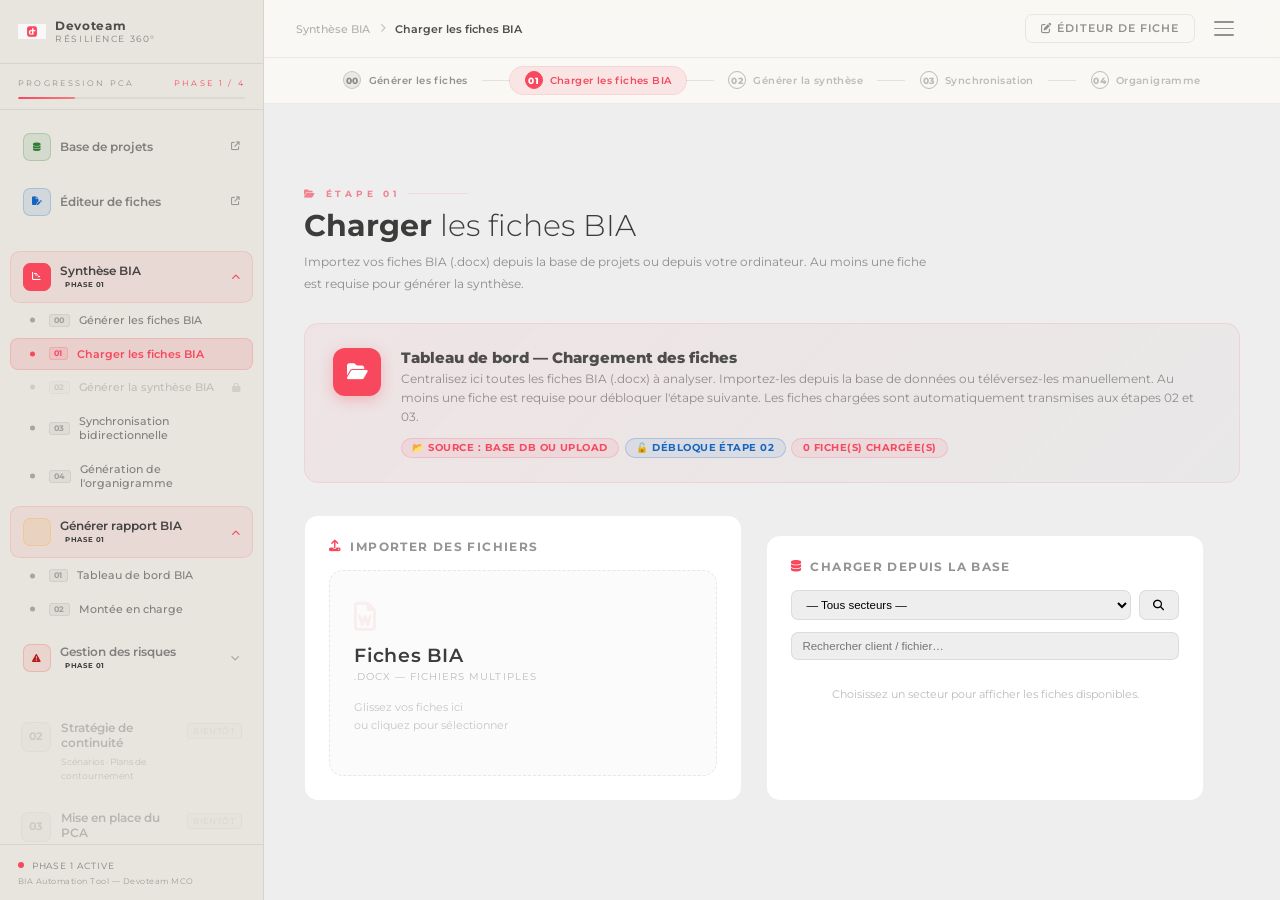
==== static/index.html @ da059032 "Analyse des risques, sauvegarde continue et correctifs rapport Travaux accumulés sur cette session :" ====
<!DOCTYPE html>
<html lang="fr">
<head>
  <meta charset="UTF-8" />
  <meta name="viewport" content="width=device-width, initial-scale=1.0" />
  <title>BIA Automatique — Devoteam</title>

  <script src="https://cdn.tailwindcss.com"></script>
  <script>
    tailwind.config = {
      theme: {
        extend: {
          colors: {
            gold:    '#f8485e',
            'gold-d':'#d63448',
            dark:    '#efeeee',
            surface: '#F0EDE6',
            panel:   '#ECEAE4',
          },
          fontFamily: {
            serif: ['Montserrat', 'Georgia', 'sans-serif'],
            sans:  ['Montserrat', 'system-ui', 'sans-serif'],
          },
        }
      }
    }
  </script>

  <link rel="preconnect" href="https://fonts.googleapis.com" />
  <link rel="preconnect" href="https://fonts.gstatic.com" crossorigin />
  <link href="https://fonts.googleapis.com/css2?family=Montserrat:ital,wght@0,200;0,300;0,400;0,500;0,600;0,700;0,800;1,300;1,400&display=swap" rel="stylesheet" />
  <link rel="stylesheet" href="https://cdnjs.cloudflare.com/ajax/libs/font-awesome/6.5.0/css/all.min.css" />
  <script src="https://cdnjs.cloudflare.com/ajax/libs/gsap/3.12.5/gsap.min.js"></script>
  <script src="https://cdnjs.cloudflare.com/ajax/libs/gsap/3.12.5/ScrollTrigger.min.js"></script>
  <script src="https://cdn.jsdelivr.net/npm/chart.js@4.4.0/dist/chart.umd.min.js"></script>
  <script src="https://cdn.jsdelivr.net/npm/d3@7.9.0/dist/d3.min.js"></script>
  <script src="https://cdn.jsdelivr.net/npm/jszip@3.10.1/dist/jszip.min.js"></script>
  <script src="https://cdn.jsdelivr.net/npm/html2canvas@1.4.1/dist/html2canvas.min.js"></script>
  <script src="https://cdn.jsdelivr.net/npm/html-to-image@1.11.11/dist/html-to-image.js"></script>

  <style>
    /* ══════════════════════════════════════════════
       SIDEBAR — PCA Navigation
    ══════════════════════════════════════════════ */
    :root {
      --sb-w: 264px;
      --poppy:       #f8485e;
      --poppy-glow:  rgba(242, 72, 94, 0.14);
      --poppy-light: rgba(242, 72, 94, 0.08);
      --sb-bg:       #E8E5DE;
      --sb-border:   rgba(60,60,58,0.10);
    }

    /* Desktop layout shift */
    @media (min-width: 769px) {
      body { padding-left: var(--sb-w); }
      #navbar { left: var(--sb-w) !important; }
      .orb-gold { right: -200px; }
    }

    /* ── Sidebar container ── */
    #sidebar {
      position: fixed;
      left: 0; top: 0;
      width: var(--sb-w);
      height: 100vh;
      z-index: 220;
      background: var(--sb-bg);
      border-right: 1px solid var(--sb-border);
      display: flex;
      flex-direction: column;
      overflow: hidden;
      transition: transform 0.38s cubic-bezier(0.4,0,0.2,1);
    }

    @media (max-width: 768px) {
      #sidebar { transform: translateX(-100%); }
      #sidebar.sb-open { transform: translateX(0); }
    }

    /* ── Header ── */
    #sb-header {
      display: flex;
      align-items: center;
      justify-content: space-between;
      padding: 1.1rem 0.9rem 1.1rem 1.1rem;
      border-bottom: 1px solid var(--sb-border);
      flex-shrink: 0;
      gap: 0.5rem;
    }

    #sb-logo {
      display: flex;
      align-items: center;
      gap: 0.6rem;
      min-width: 0;
    }

    .sb-logo-mark {
      width: 30px; height: 30px;
      border-radius: 7px;
      background: var(--poppy);
      display: flex; align-items: center; justify-content: center;
      color: #fff;
      font-size: 0.85rem;
      font-weight: 800;
      font-family: 'Montserrat', sans-serif;
      flex-shrink: 0;
      letter-spacing: -0.03em;
    }
    .sb-logo-img {
      width: 28px !important;
      height: 28px !important;
      max-width: 28px;
      max-height: 28px;
      object-fit: contain;
      flex-shrink: 0;
      display: block;
    }

    .sb-logo-text {
      display: flex; flex-direction: column;
      line-height: 1.2; min-width: 0;
    }
    .sb-brand {
      font-size: 0.78rem; font-weight: 700;
      letter-spacing: 0.05em; color: rgba(60,60,58,0.9);
      font-family: 'Montserrat', sans-serif; white-space: nowrap;
    }
    .sb-context {
      font-size: 0.55rem; letter-spacing: 0.18em;
      text-transform: uppercase; color: rgba(60,60,58,0.58);
      font-family: 'Montserrat', sans-serif; white-space: nowrap;
    }

    /* close button (mobile only visible) */
    #sb-close {
      width: 26px; height: 26px;
      background: rgba(60,60,58,0.04);
      border: 1px solid rgba(60,60,58,0.08);
      border-radius: 6px;
      color: rgba(60,60,58,0.3);
      cursor: pointer;
      display: flex; align-items: center; justify-content: center;
      font-size: 0.65rem;
      transition: all 0.2s;
      flex-shrink: 0;
    }
    #sb-close:hover { background: rgba(60,60,58,0.08); color: rgba(60,60,58,0.7); }

    @media (min-width: 769px) { #sb-close { display: none; } }

    /* ── Progress track ── */
    #sb-progress-track {
      padding: 0.85rem 1.1rem 0.65rem;
      border-bottom: 1px solid var(--sb-border);
      flex-shrink: 0;
    }
    .sb-track-label {
      font-size: 0.52rem; letter-spacing: 0.28em; text-transform: uppercase;
      color: rgba(60,60,58,0.50); font-family: 'Montserrat', sans-serif;
      margin-bottom: 0.55rem; display: flex; align-items: center; justify-content: space-between;
    }
    .sb-track-label span { color: var(--poppy); }
    .sb-track-bar {
      width: 100%; height: 2px;
      background: rgba(60,60,58,0.07);
      border-radius: 2px; overflow: hidden;
    }
    .sb-track-fill {
      height: 100%; width: 25%;
      background: linear-gradient(90deg, var(--poppy), #f57c83);
      border-radius: 2px;
    }

    /* ── Nav ── */
    #sb-nav {
      flex: 1; overflow-y: auto;
      padding: 0.75rem 0.65rem 0.5rem;
      display: flex; flex-direction: column; gap: 0.2rem;
    }
    #sb-nav::-webkit-scrollbar { width: 2px; }
    #sb-nav::-webkit-scrollbar-thumb { background: rgba(60,60,58,0.07); border-radius:2px; }

    .sb-nav-label {
      font-size: 0.52rem; letter-spacing: 0.3em; text-transform: uppercase;
      color: rgba(60,60,58,0.48); font-family: 'Montserrat', sans-serif;
      padding: 0.3rem 0.6rem 0.6rem;
    }

    /* ── Phase item ── */
    .sb-phase {
      display: flex; align-items: flex-start;
      gap: 0.65rem; padding: 0.7rem 0.6rem;
      border-radius: 0.6rem;
      position: relative;
      transition: background 0.2s, border-color 0.2s;
      border: 1px solid transparent;
      text-decoration: none;
      user-select: none;
    }
    /* red left accent for active */
    .sb-phase::before {
      content: ''; position: absolute;
      left: 0; top: 50%; transform: translateY(-50%);
      width: 3px; height: 60%;
      background: var(--poppy);
      border-radius: 0 3px 3px 0;
      opacity: 0; transition: opacity 0.2s, height 0.2s;
    }
    .sb-phase.sb-active {
      background: var(--poppy-glow);
      border-color: rgba(242, 72, 94, 0.18);
    }
    .sb-phase.sb-active::before { opacity: 1; height: 68%; }
    .sb-phase.sb-active:hover { background: rgba(242,72,94,0.06); }

    .sb-phase.sb-locked {
      cursor: default; pointer-events: none; opacity: 0.38;
    }
    .sb-phase:not(.sb-locked):not(.sb-active):hover {
      background: rgba(60,60,58,0.038);
      border-color: rgba(60,60,58,0.06);
    }

    /* ── Phase badge ── */
    .sb-badge {
      width: 30px; height: 30px; border-radius: 7px;
      display: flex; align-items: center; justify-content: center;
      font-size: 0.67rem; font-weight: 700;
      font-family: 'Montserrat', sans-serif;
      flex-shrink: 0; margin-top: 1px;
      background: rgba(60,60,58,0.05);
      color: rgba(60,60,58,0.38);
      border: 1px solid rgba(60,60,58,0.08);
      transition: background 0.2s, color 0.2s, border-color 0.2s;
    }
    .sb-phase.sb-active .sb-badge {
      background: var(--poppy); color: #fff; border-color: var(--poppy);
      box-shadow: 0 0 12px rgba(242,72,94,0.08);
    }

    /* ── Phase body ── */
    .sb-phase-body { flex: 1; min-width: 0; }

    .sb-phase-name {
      font-size: 0.73rem; font-weight: 600;
      color: rgba(60,60,58,0.72);
      font-family: 'Montserrat', sans-serif;
      line-height: 1.3;
      transition: color 0.2s;
    }
    .sb-phase.sb-active .sb-phase-name { color: rgba(60,60,58,0.95); }

    .sb-phase-desc {
      font-size: 0.59rem;
      color: rgba(60,60,58,0.54);
      margin-top: 0.22rem;
      font-family: 'Montserrat', sans-serif;
      line-height: 1.5;
      transition: color 0.2s;
    }
    .sb-phase.sb-active .sb-phase-desc { color: rgba(242,72,94,0.08); }

    /* ── Status chip ── */
    .sb-chip {
      flex-shrink: 0; margin-top: 2px;
      font-size: 0.62rem;
      transition: color 0.2s;
    }
    .sb-chip.active-chip { color: var(--poppy); }
    .sb-chip.lock-chip   { color: rgba(60,60,58,0.2); }
    .sb-chip.soon-chip   {
      font-size: 0.5rem; letter-spacing: 0.1em; text-transform: uppercase;
      color: rgba(60,60,58,0.22);
      background: rgba(60,60,58,0.04);
      border: 1px solid rgba(60,60,58,0.06);
      border-radius: 3px; padding: 2px 5px;
      font-family: 'Montserrat', sans-serif;
    }

    /* ── Divider ── */
    .sb-divider {
      height: 1px; background: var(--sb-border);
      margin: 0.5rem 0.4rem;
    }

    /* ── Footer ── */
    #sb-footer {
      padding: 0.9rem 1.1rem;
      border-top: 1px solid var(--sb-border);
      flex-shrink: 0;
    }
    .sb-status-row {
      display: flex; align-items: center; gap: 0.5rem;
    }
    .sb-pulse {
      width: 6px; height: 6px; border-radius: 50%;
      background: var(--poppy);
      animation: aipulse 2s ease-in-out infinite;
      flex-shrink: 0;
    }
    .sb-status-text {
      font-size: 0.58rem; letter-spacing: 0.1em;
      text-transform: uppercase; color: rgba(60,60,58,0.58);
      font-family: 'Montserrat', sans-serif;
    }
    .sb-version {
      font-size: 0.52rem; color: rgba(60,60,58,0.42);
      margin-top: 0.3rem;
      font-family: 'Montserrat', sans-serif; letter-spacing: 0.06em;
    }

    /* ── Mobile overlay ── */
    #sb-overlay {
      position: fixed; inset: 0;
      z-index: 210;
      background: rgba(0,0,0,0.58);
      backdrop-filter: blur(3px);
      opacity: 0; pointer-events: none;
      transition: opacity 0.3s;
    }
    #sb-overlay.sb-active { opacity: 1; pointer-events: auto; }

    /* ── Mobile FAB ── */
    #sb-fab {
      position: fixed; bottom: 1.5rem; left: 1rem;
      z-index: 140;
      width: 44px; height: 44px; border-radius: 50%;
      background: var(--poppy);
      border: none; color: #fff;
      cursor: pointer;
      display: none; align-items: center; justify-content: center;
      font-size: 0.95rem;
      box-shadow: 0 4px 20px rgba(242,72,94,0.08);
      transition: transform 0.2s, box-shadow 0.2s;
    }
    #sb-fab:hover { transform: scale(1.08); box-shadow: 0 6px 28px rgba(242,72,94,0.08); }
    @media (max-width: 768px) { #sb-fab { display: flex; } }


    /* ── Sidebar desktop toggle ─────────────────────────────────── */
    /* Default (sidebar visible on desktop) */
    @media (min-width: 769px) {
      body:not(.sb-hidden) #sidebar {
        transform: translateX(0);
      }
      body.sb-hidden #sidebar {
        transform: translateX(-100%);
      }
      body.sb-hidden {
        padding-left: 0 !important;
      }
      body.sb-hidden #navbar {
        left: 0 !important;
      }
      /* sidebar transition on desktop too */
      #sidebar {
        transition: transform 0.38s cubic-bezier(0.4,0,0.2,1) !important;
      }
    }

    /* ── Navbar sidebar-toggle button ───────────────────────────── */
    #sb-nav-toggle {
      display: flex; flex-direction: column; gap: 5px;
      cursor: pointer; background: none; border: none;
      padding: .35rem .4rem; margin-right: .5rem;
      border-radius: .4rem;
      transition: background .2s;
    }
    #sb-nav-toggle:hover { background: rgba(60,60,58,.06); }
    #sb-nav-toggle span {
      display: block; width: 20px; height: 1.5px;
      background: rgba(60,60,58,.55);
      border-radius: 1px;
      transition: all .3s;
    }
    /* Animate to X when open on mobile */
    body.sb-open #sb-nav-toggle span:nth-child(1) { transform: translateY(6.5px) rotate(45deg); }
    body.sb-open #sb-nav-toggle span:nth-child(2) { opacity: 0; }
    body.sb-open #sb-nav-toggle span:nth-child(3) { transform: translateY(-6.5px) rotate(-45deg); }

    /* Hide mobile FAB on desktop */
    @media (min-width: 769px) { #sb-fab { display: none !important; } }

    @property --ba {
      syntax: '<angle>';
      initial-value: 0deg;
      inherits: false;
    }

    *, *::before, *::after { box-sizing: border-box; margin: 0; padding: 0; }
    html { scroll-behavior: smooth; }
    body { background: #efeeee; color: #3c3c3a; font-family: 'Montserrat', sans-serif; overflow-x: hidden; }

    /* ── Loader ── */
    /* loader CSS removed — old dark-theme remnant */

    /* ── Orbs ── */
    .orb {
      position: fixed; border-radius: 50%; filter: blur(120px);
      pointer-events: none; z-index: 0;
    }
    .orb-gold { width: 700px; height: 700px; background: rgba(242,72,94,0.02); top: -260px; right: -200px; animation: porb 8s ease-in-out infinite; }
    .orb-blue { width: 600px; height: 600px; background: rgba(80,60,200,.05); bottom: -200px; left: -150px; animation: porb 10s ease-in-out infinite reverse; }
    .orb-mid  { width: 400px; height: 400px; background: rgba(242,72,94,0.01); top: calc(50% - 200px); left: calc(50% - 200px); animation: porb 14s ease-in-out infinite 3s; }
    @keyframes porb {
      0%,100% { transform: scale(1) translate(0,0); }
      50%      { transform: scale(1.15) translate(14px,-14px); }
    }

    /* ── Hero grid ── */
    .hero-grid {
      position: absolute; inset: 0; pointer-events: none;
      background-image:
        linear-gradient(rgba(242,72,94,0.01) 1px, transparent 1px),
        linear-gradient(90deg, rgba(242,72,94,0.01) 1px, transparent 1px);
      background-size: 64px 64px;
      mask-image: radial-gradient(ellipse 85% 70% at 50% 0%, black 40%, transparent 100%);
      -webkit-mask-image: radial-gradient(ellipse 85% 70% at 50% 0%, black 40%, transparent 100%);
    }

    /* ── Navbar ── */
    #navbar {
      position: fixed; top: 0; left: 0; right: 0; z-index: 100;
      padding: 1.25rem 2.5rem;
      display: flex; align-items: center; justify-content: space-between;
      transition: background .4s, backdrop-filter .4s;
    }
    #navbar.scrolled {
      background: rgba(250,248,244,.9);
      backdrop-filter: blur(20px);
      border-bottom: 1px solid rgba(60,60,58,.06);
    }
    .nav-logo { font-family: 'Montserrat', sans-serif; font-size: 1.4rem; font-weight: 600; letter-spacing: .1em; color: #f8485e; }
    .nav-logo span { color: #3c3c3a; font-weight: 300; }
    .nav-link { font-size: .72rem; font-weight: 500; letter-spacing: .2em; text-transform: uppercase; color: rgba(60,60,58,.5); text-decoration: none; transition: color .25s; }
    .nav-link:hover { color: #f8485e; }
    .hamburger { display: none; flex-direction: column; gap: 5px; cursor: pointer; background: none; border: none; padding: .4rem; }
    .hamburger span { display: block; width: 22px; height: 1.5px; background: rgba(60,60,58,.6); transition: all .3s; }
    .hamburger.open span:nth-child(1) { transform: translateY(6.5px) rotate(45deg); }
    .hamburger.open span:nth-child(2) { opacity: 0; }
    .hamburger.open span:nth-child(3) { transform: translateY(-6.5px) rotate(-45deg); }
    @media (max-width: 768px) { .nav-links { display: none; } .hamburger { display: flex; } }

    /* ── Mobile menu ── */
    #mobile-menu { position: fixed; inset: 0; z-index: 90; pointer-events: none; }
    #mobile-backdrop { position: absolute; inset: 0; background: rgba(250,248,244,.75); opacity: 0; backdrop-filter: blur(4px); }
    #mobile-panel {
      position: relative; z-index: 1;
      background: rgba(245,242,236,.98);
      border-bottom: 1px solid rgba(242,72,94,0.05);
      padding: 5.5rem 2.5rem 2.5rem;
      transform: translateY(-100%); opacity: 0;
      display: flex; flex-direction: column; gap: 0;
    }
    #mobile-panel a {
      font-size: .82rem; font-weight: 500; letter-spacing: .22em;
      text-transform: uppercase; color: rgba(60,60,58,.55);
      text-decoration: none; transition: color .25s;
      padding: 1.1rem 0;
      border-bottom: 1px solid rgba(60,60,58,.05);
    }
    #mobile-panel a:hover { color: #f8485e; }

    /* ── Glass ── */
    .glass { background: rgba(60,60,58,.04); border: 1px solid rgba(60,60,58,.08); backdrop-filter: blur(12px); border-radius: 1rem; }
    .glass-gold { background: rgba(242,72,94,0.02); border: 1px solid rgba(242,72,94,0.06); backdrop-filter: blur(12px); border-radius: 1rem; }

    /* ── Animated border card ── */
    .anim-border {
      --ba: 0deg;
      padding: 1px; border-radius: 1.125rem;
      background: conic-gradient(from var(--ba),
        rgba(242,72,94,0.00) 0%, rgba(242,72,94,0.08) 15%,
        rgba(242,72,94,0.00) 30%, rgba(60,60,58,.06) 50%,
        rgba(242,72,94,0.00) 70%, rgba(242,72,94,0.08) 85%,
        rgba(242,72,94,0.00) 100%);
      animation: bspin 8s linear infinite;
    }
    @keyframes bspin { to { --ba: 360deg; } }
    .anim-border-inner {
      background: #ECEAE4; border-radius: 1rem;
      padding: 2rem 1.5rem;
    }
    @media (min-width: 768px) { .anim-border-inner { padding: 2.5rem; } }

    /* ── Hero ── */
    #hero {
      min-height: 100vh;
      display: flex; flex-direction: column; align-items: center; justify-content: center;
      text-align: center; padding: 7rem 1.5rem 5rem; position: relative; z-index: 1; overflow: hidden;
    }
    .hero-label { font-size: .7rem; font-weight: 600; letter-spacing: .4em; text-transform: uppercase; color: rgba(242,72,94,0.08); margin-bottom: 1.5rem; }
    .hero-h1 { font-family: 'Montserrat', sans-serif; font-size: clamp(3.5rem, 9vw, 7.5rem); font-weight: 300; line-height: 1.05; }
    .hero-h1 em {
      font-style: italic;
      background: linear-gradient(135deg, #f8485e 0%, #f57c83 45%, #f8485e 70%, #d63448 100%);
      -webkit-background-clip: text; -webkit-text-fill-color: transparent; background-clip: text;
    }
    .hero-sub { max-width: 560px; margin: 2rem auto 0; font-size: .83rem; font-weight: 300; line-height: 2; color: rgba(60,60,58,.48); letter-spacing: .04em; }
    .hero-pills { display: flex; flex-wrap: wrap; gap: .65rem; justify-content: center; margin-top: 2.5rem; }
    .hero-pill {
      display: inline-flex; align-items: center; gap: .45rem;
      background: rgba(60,60,58,.04); border: 1px solid rgba(60,60,58,.09);
      border-radius: 2rem; padding: .38rem .95rem;
      font-size: .63rem; font-weight: 600; letter-spacing: .14em;
      color: rgba(60,60,58,.45); text-transform: uppercase;
    }
    .hero-pill i { color: #f8485e; font-size: .7rem; }

    /* ── CTA buttons ── */
    .btn-gold {
      position: relative; display: inline-flex; align-items: center;
      gap: .6rem; overflow: hidden; cursor: pointer;
      padding: .9rem 2.4rem; border: 1px solid #f8485e;
      border-radius: .5rem; font-size: .78rem; font-weight: 600;
      letter-spacing: .15em; text-transform: uppercase;
      color: #f8485e; background: transparent;
      transition: color .35s; text-decoration: none;
    }
    .btn-gold::before {
      content: ''; position: absolute; bottom: 0; left: 0; width: 150%; height: 200%;
      background: #f8485e;
      transform: translateX(-110%) translateY(60%) rotate(15deg);
      transition: transform .45s cubic-bezier(.4,0,.2,1);
    }
    .btn-gold:hover { color: #efeeee; }
    .btn-gold:hover::before { transform: translateX(-5%) translateY(10%) rotate(15deg); }
    .btn-gold > * { position: relative; z-index: 1; }
    .btn-gold:disabled { opacity: .35; cursor: not-allowed; }
    .btn-gold:disabled:hover { color: #f8485e; }
    .btn-gold:disabled::before { transform: none !important; }

    .btn-ghost {
      background: transparent; border: 1px solid rgba(60,60,58,.14);
      color: rgba(60,60,58,.55); border-radius: .5rem;
      padding: .88rem 1.8rem; font-size: .75rem; font-weight: 500;
      letter-spacing: .12em; text-transform: uppercase;
      cursor: pointer; transition: all .25s;
    }
    .btn-ghost:hover { border-color: rgba(242,72,94,0.08); color: #f8485e; }

    /* ── Feature cards ── */
    .feature-card {
      position: relative; overflow: hidden;
      padding: 2rem 1.75rem;
      background: rgba(60,60,58,.03); border: 1px solid rgba(60,60,58,.07);
      border-radius: 1rem;
      transition: border-color .3s, background .3s, transform .3s;
    }
    .feature-card:hover { border-color: rgba(242,72,94,0.08); background: rgba(242,72,94,0.01); transform: translateY(-3px); }
    .feature-card::before {
      content: ''; position: absolute; top: 0; left: 0; right: 0; height: 1px;
      background: linear-gradient(90deg, transparent, rgba(242,72,94,0.08), transparent);
      opacity: 0; transition: opacity .3s;
    }
    .feature-card:hover::before { opacity: 1; }
    .feature-icon {
      width: 44px; height: 44px; border-radius: .75rem;
      background: rgba(242,72,94,0.03); border: 1px solid rgba(242,72,94,0.06);
      display: flex; align-items: center; justify-content: center;
      color: #f8485e; font-size: 1.1rem; margin-bottom: 1.25rem;
    }

    /* ── Workflow tabs ── */
    .wf-tabs { display: grid; grid-template-columns: 1fr 1fr; gap: .5rem; margin-bottom: 2rem; }
    .wf-tab {
      padding: 1.1rem 1rem; cursor: pointer;
      border: 1px solid rgba(60,60,58,.07); background: rgba(60,60,58,.02);
      color: rgba(60,60,58,.4);
      font-family: 'Montserrat', sans-serif;
      font-size: .7rem; font-weight: 600; letter-spacing: .15em;
      text-transform: uppercase; transition: all .3s; border-radius: .75rem;
      display: flex; flex-direction: column; align-items: center; gap: .4rem;
    }
    .wf-tab i { font-size: 1.1rem; }
    .wf-tab .tab-desc { font-size: .58rem; font-weight: 400; letter-spacing: .06em; opacity: .55; text-transform: none; }
    .wf-tab.active { background: rgba(242,72,94,0.03); color: #f8485e; border-color: rgba(242,72,94,0.08); }
    .wf-tab:not(.active):hover { background: rgba(60,60,58,.04); color: rgba(60,60,58,.7); border-color: rgba(60,60,58,.12); }

    /* ── Panels ── */
    .wf-panel { display: none; }
    .wf-panel.active { display: block; }

    /* ── Step dots ── */
    .step-dot {
      width: 26px; height: 26px; border-radius: 50%;
      border: 1px solid rgba(60,60,58,.15); color: rgba(60,60,58,.3);
      font-size: .7rem; font-weight: 600;
      display: flex; align-items: center; justify-content: center;
      transition: all .3s; flex-shrink: 0;
    }
    .step-dot.active { border-color: #f8485e; color: #f8485e; box-shadow: 0 0 10px rgba(242,72,94,0.07); }
    .step-line { flex: 1; height: 1px; background: linear-gradient(90deg, rgba(242,72,94,0.06), rgba(60,60,58,.04)); }

    /* ── Drop zones ── */
    .drop-zone {
      position: relative; cursor: pointer;
      border: 1.5px dashed rgba(60,60,58,.1); border-radius: .875rem;
      background: rgba(60,60,58,.02); padding: 1.75rem 1.5rem;
      transition: border-color .25s, background .25s, transform .2s; user-select: none;
    }
    .drop-zone:hover { border-color: rgba(242,72,94,0.08); background: rgba(242,72,94,0.01); }
    .drop-zone.drag-over { border-color: #f8485e; background: rgba(242,72,94,0.03); transform: scale(1.015); }
    .drop-zone.has-files { border-color: rgba(242,72,94,0.08); background: rgba(242,72,94,0.01); border-style: solid; }
    .drop-zone-icon { font-size: 1.8rem; color: rgba(242,72,94,0.08); transition: color .25s, transform .3s; }
    .drop-zone.has-files .drop-zone-icon { color: #f8485e; }
    .drop-zone.drag-over .drop-zone-icon { transform: scale(1.15) translateY(-4px); }
    .drop-zone-title { font-family: 'Montserrat', sans-serif; font-size: 1.2rem; font-weight: 600; letter-spacing: .04em; margin-top: .6rem; }
    .drop-zone-sub { font-size: .64rem; font-weight: 400; letter-spacing: .1em; color: rgba(60,60,58,.32); text-transform: uppercase; margin-top: .2rem; }
    .drop-zone-instruction { font-size: .68rem; color: rgba(60,60,58,.27); margin-top: .9rem; line-height: 1.7; }

    /* ── File list ── */
    .file-list { margin-top: .75rem; display: flex; flex-direction: column; gap: .3rem; }
    .file-item {
      display: flex; align-items: center; gap: .45rem;
      background: rgba(242,72,94,0.02); border: 1px solid rgba(242,72,94,0.05);
      border-radius: .4rem; padding: .28rem .55rem;
      font-size: .61rem; font-weight: 500; letter-spacing: .04em;
      color: rgba(60,60,58,.65); text-align: left;
    }
    .file-item i { color: #f8485e; flex-shrink: 0; font-size: .68rem; }
    .file-item .fi-name { flex: 1; overflow: hidden; text-overflow: ellipsis; white-space: nowrap; }
    .file-item .fi-size { color: rgba(242,72,94,0.08); flex-shrink: 0; }
    .file-item .fi-rm {
      color: rgba(60,60,58,.18); flex-shrink: 0; cursor: pointer;
      background: none; border: none; padding: 0; line-height: 1; font-size: .65rem;
      transition: color .2s;
    }
    .file-item .fi-rm:hover { color: rgba(231,76,60,.65); }

    /* ── Progress bar ── */
    .prog-track { width: 100%; height: 2px; background: rgba(242,72,94,0.03); border-radius: 1px; overflow: hidden; margin-top: 1.5rem; }
    .prog-fill {
      height: 100%; width: 0%;
      background: linear-gradient(90deg, #d63448, #f8485e, #f57c83);
      border-radius: 1px; transition: width .35s ease;
      box-shadow: 0 0 8px rgba(242,72,94,0.08);
    }

    /* ── Spinner ── */
    .spinner-rings { position: relative; width: 80px; height: 80px; display: flex; align-items: center; justify-content: center; }
    .spinner-rings > div { position: absolute; inset: 0; border-radius: 50%; border: 1px solid transparent; }
    .ring1 { border-top-color: rgba(242,72,94,0.08); animation: spin 3s linear infinite reverse; }
    .ring2 { inset: 8px; border-top-color: rgba(242,72,94,0.08); animation: spin 2s linear infinite; }
    .ring3 { inset: 16px; border-top-color: #f8485e; animation: spin 1s linear infinite; }
    .ring-icon { position: relative; color: rgba(242,72,94,0.08); font-size: .8rem; }
    @keyframes spin { to { transform: rotate(360deg); } }

    /* ── Column mapping panel ── */
    #s1-col-mapping-wrap {
      max-height: 0;
      overflow: hidden;
      transition: max-height 0.35s cubic-bezier(0.4,0,0.2,1), opacity 0.25s ease;
      opacity: 0;
    }
    #s1-col-mapping-wrap.cm-open {
      max-height: 320px;
      opacity: 1;
    }
    .cm-chip {
      display: inline-flex;
      align-items: center;
      gap: 0.35rem;
      font-size: 0.68rem;
      font-weight: 600;
      padding: 0.25rem 0.65rem;
      border-radius: 9999px;
      cursor: pointer;
      transition: opacity 0.15s;
      letter-spacing: 0.02em;
    }
    .cm-chip:hover { opacity: 0.8; }
    .cm-chip.cm-ok   { background: rgba(34,197,94,0.1);  color: #15803d; border: 1px solid rgba(34,197,94,0.25); }
    .cm-chip.cm-warn { background: rgba(234,179,8,0.10); color: #92400e; border: 1px solid rgba(234,179,8,0.25); }
    .cm-chip.cm-err  { background: rgba(239,68,68,0.08); color: #991b1b; border: 1px solid rgba(239,68,68,0.20); }
    .cm-select {
      width: 100%; background: rgba(255,255,255,0.7); border: 1px solid rgba(60,60,58,0.12);
      border-radius: 0.5rem; padding: 0.3rem 0.5rem; font-size: 0.72rem;
      outline: none; color: #3c3c3a; cursor: pointer;
      transition: border-color 0.15s;
    }
    .cm-select:focus { border-color: rgba(242,72,94,0.45); }

    /* ── Success ── */
    .check-circle {
      width: 76px; height: 76px; border-radius: 50%;
      background: rgba(242,72,94,0.03); border: 1px solid rgba(242,72,94,0.08);
      display: flex; align-items: center; justify-content: center; margin: 0 auto 1.5rem;
      box-shadow: 0 0 30px rgba(242,72,94,0.03), inset 0 0 20px rgba(242,72,94,0.01);
    }
    .success-stat {
      display: flex; flex-direction: column; align-items: center;
      background: rgba(242,72,94,0.02); border: 1px solid rgba(242,72,94,0.05);
      border-radius: .75rem; padding: .75rem 1.5rem; min-width: 110px;
    }
    .success-stat .snum { font-family: 'Montserrat', sans-serif; font-size: 2rem; font-weight: 300; color: #f8485e; line-height: 1; }
    .success-stat .slbl { font-size: .58rem; font-weight: 600; letter-spacing: .15em; text-transform: uppercase; color: rgba(60,60,58,.32); margin-top: .3rem; }

    /* ── Version toggle ── */
    .version-toggle { display: flex; gap: .45rem; }
    .version-btn {
      flex: 1; padding: .65rem 1rem; cursor: pointer;
      border: 1px solid rgba(60,60,58,.08); border-radius: .5rem;
      background: rgba(60,60,58,.02); color: rgba(60,60,58,.38);
      font-family: 'Montserrat', sans-serif; font-size: .67rem; font-weight: 600;
      letter-spacing: .1em; text-transform: uppercase; transition: all .25s;
    }
    .version-btn.selected { background: rgba(242,72,94,0.03); color: #f8485e; border-color: rgba(242,72,94,0.08); }
    .version-btn:not(.selected):hover { border-color: rgba(60,60,58,.14); color: rgba(60,60,58,.6); }

    /* ── API key ── */
    .key-wrapper { position: relative; }
    .api-key-input {
      width: 100%; background: rgba(60,60,58,.03);
      border: 1px solid rgba(60,60,58,.1); border-radius: .5rem;
      padding: .7rem 2.8rem .7rem 1rem; color: #3c3c3a;
      font-family: 'Montserrat', sans-serif; font-size: .75rem;
      letter-spacing: .04em; outline: none; transition: border-color .25s;
    }
    .api-key-input::placeholder { color: rgba(60,60,58,.18); }
    .api-key-input:focus { border-color: rgba(242,72,94,0.08); }
    .key-toggle {
      position: absolute; right: .75rem; top: 50%; transform: translateY(-50%);
      background: none; border: none; color: rgba(60,60,58,.22);
      cursor: pointer; font-size: .75rem; padding: .2rem; transition: color .2s;
    }
    .key-toggle:hover { color: rgba(242,72,94,0.08); }

    /* ── AI badge ── */
    .ai-badge {
      display: inline-flex; align-items: center; gap: .4rem;
      background: rgba(242,72,94,0.02); border: 1px solid rgba(242,72,94,0.06);
      border-radius: 2rem; padding: .26rem .75rem;
      font-size: .59rem; font-weight: 600; letter-spacing: .12em;
      color: rgba(242,72,94,0.08); text-transform: uppercase;
    }
    .ai-dot { width: 5px; height: 5px; border-radius: 50%; background: #f8485e; animation: aipulse 1.5s ease-in-out infinite; }
    @keyframes aipulse { 0%,100% { opacity: 1; transform: scale(1); } 50% { opacity: .35; transform: scale(.65); } }

    /* ── Section labels ── */
    .section-label { font-size: .64rem; font-weight: 600; letter-spacing: .4em; text-transform: uppercase; color: rgba(242,72,94,0.08); }
    .section-title { font-family: 'Montserrat', sans-serif; font-size: clamp(2.2rem, 4.5vw, 3.2rem); font-weight: 300; line-height: 1.15; }
    .gold-line { width: 3rem; height: 1px; background: linear-gradient(90deg, #f8485e, transparent); margin: 0 auto; }

    /* ── Scroll indicator ── */
    .scroll-indicator {
      position: absolute; bottom: 2.5rem; left: 50%; transform: translateX(-50%);
      display: flex; flex-direction: column; align-items: center; gap: .5rem;
      animation: bgentle 2.5s ease-in-out infinite;
    }
    .scroll-indicator span { font-size: .6rem; letter-spacing: .3em; text-transform: uppercase; color: rgba(60,60,58,.22); }
    @keyframes bgentle { 0%,100% { transform: translateX(-50%) translateY(0); } 50% { transform: translateX(-50%) translateY(7px); } }

    .reveal-on-load { opacity: 0; transform: translateY(24px); }
    .reveal-scroll  { opacity: 0; transform: translateY(32px); }

    .step-num { font-family: 'Montserrat', sans-serif; font-size: 4rem; font-weight: 300; color: rgba(242,72,94,0.03); line-height: 1; }

    /* ── How-it-works card ── */
    .hiw-card { position: relative; overflow: hidden; transition: border-color .3s, transform .3s; }
    .hiw-card:hover { border-color: rgba(242,72,94,0.08); transform: translateY(-2px); }
    .hiw-card::after {
      content: ''; position: absolute; bottom: 0; left: 0; right: 0; height: 1px;
      background: linear-gradient(90deg, transparent, rgba(242,72,94,0.08), transparent);
      opacity: 0; transition: opacity .3s;
    }
    .hiw-card:hover::after { opacity: 1; }

    /* ── Toast ── */
    #toast {
      position: fixed; bottom: 2rem; right: 2rem; z-index: 200;
      padding: .9rem 1.4rem; border-radius: .65rem;
      font-size: .74rem; font-weight: 500; letter-spacing: .04em;
      max-width: 360px; display: flex; align-items: center; gap: .6rem;
      transform: translateY(130%); opacity: 0;
      transition: transform .38s cubic-bezier(.34,1.56,.64,1), opacity .35s;
    }
    #toast.show { transform: translateY(0); opacity: 1; }
    #toast.terror { background: rgba(231,76,60,.12); border: 1px solid rgba(231,76,60,.32); color: #e57373; }
    #toast.tsuccess { background: rgba(242,72,94,0.03); border: 1px solid rgba(242,72,94,0.08); color: #f8485e; }

    /* ── Organigramme fullscreen ── */
    .org-fullscreen-wrap {
      position: fixed !important;
      inset: 0 !important;
      z-index: 9999 !important;
      border-radius: 0 !important;
      overflow: hidden !important;
      display: flex !important;
      flex-direction: column !important;
      background: #efeeee !important;
      margin-bottom: 0 !important;
      box-shadow: none !important;
    }
    .org-fullscreen-wrap #org-tree-container {
      flex: 1 1 auto !important;
      height: 0 !important;          /* flex child: grows to fill remaining space */
    }
  
    /* ══════════════════════════════════════
       ACCORDION SIDEBAR + APP PAGES
    ══════════════════════════════════════ */
    .sb-section-label {
      font-size:0.5rem;letter-spacing:0.35em;text-transform:uppercase;
      color:rgba(60,60,58,0.38);padding:0.55rem 0.7rem 0.4rem;margin-top:0.3rem;
    }
    .sb-group { margin-bottom:0.15rem; }
    .sb-group-header {
      display:flex;align-items:center;gap:0.6rem;padding:0.68rem 0.7rem;border-radius:0.6rem;
      cursor:pointer;border:1px solid transparent;transition:background 0.2s,border-color 0.2s;user-select:none;
    }
    .sb-group-header:hover { background:rgba(60,60,58,0.04);border-color:rgba(60,60,58,0.08); }
    .sb-group.open .sb-group-header { background:rgba(242,72,94,0.07);border-color:rgba(242,72,94,0.14); }
    .sb-group-icon {
      width:28px;height:28px;border-radius:7px;flex-shrink:0;display:flex;align-items:center;justify-content:center;
      background:rgba(60,60,58,0.04);border:1px solid rgba(60,60,58,0.08);color:rgba(60,60,58,0.38);
      font-size:0.72rem;transition:background 0.2s,color 0.2s;
    }
    .sb-group.open .sb-group-icon { background:var(--poppy);color:#fff;border-color:var(--poppy); }
    .sb-group-label { flex:1;font-size:0.72rem;font-weight:600;color:rgba(60,60,58,0.60);line-height:1.3; }
    .sb-group.open .sb-group-label { color:rgba(60,60,58,0.95); }
    .sb-phase-tag {
      font-size:0.46rem;font-weight:700;letter-spacing:0.08em;text-transform:uppercase;
      padding:1px 5px;border-radius:3px;flex-shrink:0;
    }
    .sb-phase-tag.p1 { background:rgba(242,72,94,0.10);color:var(--poppy);border:1px solid rgba(242,72,94,0.18); }
    .sb-chevron { font-size:0.55rem;color:rgba(60,60,58,0.38);flex-shrink:0;transition:transform 0.25s,color 0.2s; }
    .sb-group.open .sb-chevron { transform:rotate(180deg);color:var(--poppy); }
    .sb-children { overflow:hidden;max-height:0;transition:max-height 0.32s cubic-bezier(0.4,0,0.2,1); }
    .sb-group.open .sb-children { max-height:600px; }
    .sb-child {
      display:flex;align-items:center;gap:0.55rem;padding:0.5rem 0.7rem 0.5rem 2.35rem;
      border-radius:0.5rem;cursor:pointer;border:1px solid transparent;
      font-size:0.69rem;font-weight:500;color:rgba(60,60,58,0.60);
      transition:background 0.18s,border-color 0.18s,color 0.18s;position:relative;margin:0.08rem 0;
    }
    .sb-child::before {
      content:'';position:absolute;left:1.15rem;top:50%;transform:translateY(-50%);
      width:5px;height:5px;border-radius:50%;background:rgba(60,60,58,0.38);transition:background 0.2s;
    }
    .sb-child:hover { background:rgba(60,60,58,0.04);color:rgba(60,60,58,0.95);border-color:rgba(60,60,58,0.08); }
    .sb-child:hover::before { background:var(--poppy); }
    .sb-child.active { background:rgba(242,72,94,0.13);color:var(--poppy);border-color:rgba(242,72,94,0.18);font-weight:600; }
    .sb-child.active::before { background:var(--poppy); }
    .sb-child-step {
      font-size:0.48rem;font-weight:700;letter-spacing:0.06em;color:rgba(60,60,58,0.38);
      background:rgba(60,60,58,0.05);border:1px solid rgba(60,60,58,0.08);border-radius:3px;padding:1px 4px;
      flex-shrink:0;transition:background 0.2s,color 0.2s;
    }
    .sb-child.active .sb-child-step { background:rgba(242,72,94,0.10);color:var(--poppy);border-color:rgba(242,72,94,0.20); }
    .sb-child-locked { opacity:0.38;cursor:not-allowed;pointer-events:none; }
    .sb-direct {
      display:flex;align-items:center;gap:0.6rem;padding:0.62rem 0.7rem;border-radius:0.6rem;
      cursor:pointer;border:1px solid transparent;transition:background 0.2s,border-color 0.2s;
      text-decoration:none;margin-bottom:0.12rem;
    }
    .sb-direct:hover { background:rgba(60,60,58,0.04);border-color:rgba(60,60,58,0.08); }
    .sb-direct-icon {
      width:28px;height:28px;border-radius:7px;flex-shrink:0;display:flex;align-items:center;justify-content:center;
      background:rgba(60,60,58,0.04);border:1px solid rgba(60,60,58,0.08);
      font-size:0.72rem;color:rgba(60,60,58,0.38);transition:background 0.2s,color 0.2s;
    }
    .sb-direct:hover .sb-direct-icon { background:rgba(242,72,94,0.08);color:var(--poppy); }
    .sb-direct-label { font-size:0.72rem;font-weight:600;color:rgba(60,60,58,0.60); }
    .sb-direct:hover .sb-direct-label { color:rgba(60,60,58,0.95); }
    /* child num badge + label + lock */
    .sb-child-num {
      font-size:0.48rem;font-weight:700;letter-spacing:0.06em;color:rgba(60,60,58,0.38);
      background:rgba(60,60,58,0.05);border:1px solid rgba(60,60,58,0.08);border-radius:3px;
      padding:1px 4px;flex-shrink:0;transition:background 0.2s,color 0.2s;
    }
    .sb-child.active .sb-child-num { background:rgba(242,72,94,0.10);color:var(--poppy);border-color:rgba(242,72,94,0.20); }
    .sb-child-label { flex:1;line-height:1.3; }
    .sb-lock-icon { font-size:0.6rem;opacity:0.55;flex-shrink:0; }
    .sb-loaded-badge {
      font-size:0.55rem;font-weight:700;background:var(--poppy);color:#fff;
      border-radius:99px;padding:1px 5px;min-width:16px;text-align:center;flex-shrink:0;
    }
    /* ── Workflow stepper (below topbar) ── */
    #wf-stepper {
      position:fixed;top:58px;left:var(--sb-w);right:0;z-index:190;
      background:rgba(250,248,244,0.97);backdrop-filter:blur(16px);
      border-bottom:1px solid rgba(60,60,58,0.07);
      display:flex;align-items:center;justify-content:center;
      padding:0.55rem 2rem;gap:0;
    }
    .wf-step {
      display:flex;align-items:center;gap:0.45rem;padding:0.28rem 0.9rem;
      border-radius:99px;font-size:0.62rem;font-weight:600;letter-spacing:0.04em;
      color:rgba(60,60,58,0.32);transition:all 0.25s;white-space:nowrap;
      cursor:default;
    }
    .wf-step.active {
      background:rgba(242,72,94,0.10);color:var(--poppy);
      box-shadow:0 0 0 1px rgba(242,72,94,0.20);
    }
    .wf-step.done {
      color:rgba(60,60,58,0.55);
    }
    .wf-step-num {
      width:18px;height:18px;border-radius:50%;border:1.5px solid currentColor;
      display:flex;align-items:center;justify-content:center;
      font-size:0.55rem;font-weight:800;flex-shrink:0;transition:all 0.25s;
    }
    .wf-step.active .wf-step-num { background:var(--poppy);color:#fff;border-color:var(--poppy); }
    .wf-step.done   .wf-step-num { background:rgba(60,60,58,0.08);border-color:rgba(60,60,58,0.20); }
    .wf-sep { width:28px;height:1px;background:rgba(60,60,58,0.12);flex-shrink:0; }
    /* push main content below both topbar + stepper */
    #main-app { margin-top:calc(58px + 40px); }
    @media (max-width:768px) { #wf-stepper { left:0; } #main-app { left:0; } }

    /* ── Tableau de bord card ── */
    .tdb-card {
      background:linear-gradient(135deg,rgba(242,72,94,0.06) 0%,rgba(60,60,58,0.03) 100%);
      border:1px solid rgba(242,72,94,0.12);border-radius:0.9rem;
      padding:1.5rem 1.75rem;margin-bottom:2rem;
      display:grid;grid-template-columns:auto 1fr;gap:1.25rem;align-items:start;
    }
    .tdb-icon-wrap {
      width:48px;height:48px;border-radius:12px;
      background:var(--poppy);color:#fff;
      display:flex;align-items:center;justify-content:center;font-size:1.15rem;
      flex-shrink:0;box-shadow:0 4px 14px rgba(242,72,94,0.30);
    }
    .tdb-title { font-size:0.95rem;font-weight:800;color:rgba(60,60,58,0.90);margin-bottom:0.2rem; }
    .tdb-desc  { font-size:0.72rem;color:rgba(60,60,58,0.52);line-height:1.65;margin-bottom:0.65rem; }
    .tdb-tags  { display:flex;flex-wrap:wrap;gap:0.35rem; }
    .tdb-tag {
      font-size:0.6rem;font-weight:700;letter-spacing:0.05em;text-transform:uppercase;
      padding:0.22rem 0.65rem;border-radius:99px;
      background:rgba(242,72,94,0.08);color:var(--poppy);border:1px solid rgba(242,72,94,0.18);
    }
    .tdb-tag.ok   { background:rgba(22,163,74,0.08);color:#15803d;border-color:rgba(22,163,74,0.22); }
    .tdb-tag.info { background:rgba(21,101,192,0.08);color:#1565C0;border-color:rgba(21,101,192,0.22); }
    .tdb-tag.warn { background:rgba(234,88,12,0.08);color:#c2410c;border-color:rgba(234,88,12,0.22); }

    /* DB browser rows */
    .cf-db-row { transition:background 0.15s,border-color 0.15s; }
    .cf-db-row:not(.cf-db-loaded):hover { background:rgba(242,72,94,0.04);border-color:rgba(242,72,94,0.18) !important; }
    .cf-db-loaded { opacity:0.45; }

    /* App topbar */
    #topbar-app {
      position:fixed;top:0;left:var(--sb-w);right:0;height:58px;z-index:200;
      background:rgba(250,248,244,0.95);backdrop-filter:blur(20px);
      border-bottom:1px solid rgba(60,60,58,0.08);
      display:flex;align-items:center;justify-content:space-between;padding:0 2rem;
    }
    .tb-breadcrumb { display:flex;align-items:center;gap:0.5rem;font-size:0.7rem; }
    .tb-crumb-group { color:rgba(60,60,58,0.38);font-weight:500; }
    .tb-crumb-sep { color:rgba(60,60,58,0.3);font-size:0.55rem;margin:0 0.1rem; }
    .tb-crumb-page { color:rgba(60,60,58,0.90);font-weight:600; }
    /* App page system */
    #main-app {
      position:fixed;top:58px;left:var(--sb-w);right:0;bottom:0;overflow-y:auto;background:#efeeee;
    }
    .app-page { display:none;padding:2rem 2.5rem 4rem;min-height:100%; }
    .app-page.active { display:block; }
    .pg-header { margin-bottom:1.75rem; }
    .pg-label {
      font-size:0.58rem;font-weight:700;letter-spacing:0.4em;text-transform:uppercase;
      color:rgba(242,72,94,0.65);margin-bottom:0.55rem;display:flex;align-items:center;gap:0.5rem;
    }
    .pg-label::after { content:'';flex:1;height:1px;background:rgba(242,72,94,0.12);max-width:60px; }
    .pg-title { font-size:clamp(1.35rem,2.5vw,1.85rem);font-weight:300;line-height:1.2;margin-bottom:0.5rem; }
    .pg-title strong { font-weight:700; }
    .pg-desc { font-size:0.78rem;color:rgba(60,60,58,0.55);line-height:1.75;max-width:640px; }
    .app-card { background:#fff;border:1px solid rgba(60,60,58,0.08);border-radius:0.875rem;padding:1.5rem; }
    .app-card + .app-card { margin-top:1.25rem; }
    .app-card-title {
      font-size:0.72rem;font-weight:700;letter-spacing:0.12em;text-transform:uppercase;
      color:rgba(60,60,58,0.55);margin-bottom:1rem;display:flex;align-items:center;gap:0.5rem;
    }
    .app-card-title i { color:var(--poppy); }
    .placeholder-page {
      display:flex;flex-direction:column;align-items:center;justify-content:center;
      min-height:55vh;text-align:center;gap:1.2rem;
    }
    .placeholder-icon {
      width:76px;height:76px;border-radius:18px;
      background:rgba(242,72,94,0.06);border:1px solid rgba(242,72,94,0.14);
      display:flex;align-items:center;justify-content:center;color:var(--poppy);font-size:1.9rem;
    }
    /* Sync mismatch items */
    /* BDS editor tabs */
    .bds-tab {
      padding:.55rem 1.2rem; font-size:.75rem; font-weight:700;
      border:none; border-bottom:3px solid transparent;
      background:none; cursor:pointer; color:rgba(60,60,58,.45);
      transition:color .15s, border-color .15s; letter-spacing:.03em;
    }
    .bds-tab-active { color:#3c3c3a; border-bottom-color:#3c3c3a; }
    /* BDS editable table */
    .bds-table { width:100%; border-collapse:collapse; font-size:.72rem; }
    .bds-table th {
      background:#3c3c3a; color:#fff; padding:.45rem .6rem;
      font-weight:700; font-size:.63rem; letter-spacing:.04em;
      text-align:left; white-space:nowrap; position:sticky; top:0; z-index:1;
    }
    .bds-table td {
      padding:.3rem .5rem; border-bottom:1px solid rgba(0,0,0,.06);
      vertical-align:middle;
    }
    .bds-table tr:nth-child(even) td { background:#f9f8f6; }
    .bds-table tr:hover td { background:#f0f4ff; }
    .bds-table td input, .bds-table td select {
      width:100%; font-size:.72rem; padding:.2rem .3rem;
      border:1px solid rgba(0,0,0,.15); border-radius:4px;
      background:#fff; color:#3c3c3a;
    }
    .bds-table td input:focus, .bds-table td select:focus {
      outline:none; border-color:#1a66ff; box-shadow:0 0 0 2px rgba(26,102,255,.15);
    }
    .bds-score-cell { text-align:center; }
    .bds-score-cell input { width:44px; text-align:center; }
    .bds-dir-cell { font-size:.63rem; color:rgba(60,60,58,.45); font-style:italic; }
    .bds-activity-cell { font-weight:600; min-width:160px; }
    .bds-changed td { background:#fffbe6 !important; }
    /* Mismatch resolution modal */
    .bds-mm-item { border:1px solid rgba(0,0,0,.1); border-radius:8px; padding:.75rem; margin-bottom:.6rem; background:#fafafa; }
    .bds-mm-synth { font-size:.72rem; font-weight:700; color:#3c3c3a; margin-bottom:.4rem; }
    .bds-mm-synth span { background:#fff3cd; padding:.1rem .4rem; border-radius:4px; }
    .bds-mm-cand { display:flex; flex-direction:column; gap:.3rem; }
    .bds-mm-cand label { display:flex; align-items:center; gap:.5rem; font-size:.72rem; cursor:pointer; padding:.3rem .5rem; border-radius:5px; border:1px solid rgba(0,0,0,.1); background:#fff; }
    .bds-mm-cand label:hover { background:#f0f4ff; border-color:#1a66ff; }
    .bds-mm-cand label input { width:14px; height:14px; }
    .bds-mm-sim { font-size:.62rem; color:#888; margin-left:auto; }
    .bds-mm-fiche { font-size:.62rem; color:#1a66ff; font-style:italic; }
    .bds-mm-none { font-size:.7rem; color:#999; text-align:center; padding:.5rem; }
    .bds-linked-tag {
      display:inline-flex; align-items:center; gap:.3rem;
      font-size:.65rem; padding:.2rem .55rem; border-radius:20px;
      background:#f0f4ff; color:#1a66ff; border:1px solid rgba(26,102,255,.2);
    }
    .bds-linked-tag button { border:none; background:none; cursor:pointer; color:#888; font-size:.7rem; padding:0; }
    .sync-mismatch-item {
      display:flex;align-items:center;gap:0.75rem;padding:0.85rem 1rem;
      background:#fff;border:1px solid rgba(60,60,58,0.08);border-radius:0.65rem;
      cursor:pointer;transition:border-color 0.18s,background 0.18s;margin-bottom:0.5rem;
    }
    .sync-mismatch-item:hover { border-color:rgba(242,72,94,0.25);background:rgba(242,72,94,0.015); }
    .sync-mismatch-item.resolved { opacity:0.38;pointer-events:none; }
    .smi-entity { font-size:0.62rem;font-weight:700;color:rgba(60,60,58,0.45);min-width:110px;white-space:nowrap;overflow:hidden;text-overflow:ellipsis; }
    .smi-act { flex:1;font-size:0.73rem;font-weight:600;color:rgba(60,60,58,0.85);min-width:0; }
    .smi-badge { font-size:0.62rem;padding:0.18rem 0.55rem;border-radius:3px;white-space:nowrap; }
    .smi-synth { background:rgba(22,163,74,0.08);color:#15803d;border:1px solid rgba(22,163,74,0.2); }
    .smi-fiche { background:rgba(239,68,68,0.07);color:#dc2626;border:1px solid rgba(239,68,68,0.18); }
    .smi-arrow { font-size:0.6rem;color:rgba(234,88,12,0.7); }
    .smi-open { font-size:0.62rem;color:rgba(60,60,58,0.28);flex-shrink:0; }
    /* Step unlocked indicator */
    .step-unlock-bar {
      display:flex;align-items:center;gap:0.5rem;
      padding:0.65rem 1rem;background:rgba(22,163,74,0.06);border:1px solid rgba(22,163,74,0.18);
      border-radius:0.5rem;font-size:0.72rem;color:#15803d;font-weight:500;margin-bottom:1rem;
    }
    @media (max-width:768px) { #main-app { left:0; } #topbar-app { left:0; } }

/* ══════════════════════════════════════════════════════════════
   RAPPORT BIA — dashboard styles
══════════════════════════════════════════════════════════════ */
.rp-section-title {
  font-size:.8rem; font-weight:700; color:rgba(60,60,58,.55);
  letter-spacing:.07em; text-transform:uppercase;
  display:flex; align-items:center; gap:.5rem;
  margin:0 0 .75rem;
  padding-bottom:.5rem;
  border-bottom:2px solid rgba(60,60,58,.07);
}
.rp-cards-row { display:flex; gap:1rem; flex-wrap:wrap; }
.rp-chart-card {
  background:#fff; border:1px solid rgba(60,60,58,.08);
  border-radius:.85rem; overflow:hidden;
  box-shadow:0 2px 12px rgba(0,0,0,.05); min-width:260px; flex:1;
}
.rp-card-hd {
  background:#3c3c3a; color:#fff;
  font-size:.72rem; font-weight:700; letter-spacing:.04em;
  padding:.65rem 1rem; text-align:center;
  display:flex; align-items:center; justify-content:center; gap:.5rem; position:relative;
}
.rp-dl-btn {
  position:absolute; right:.6rem; top:50%; transform:translateY(-50%);
  background:rgba(255,255,255,.12); border:none; border-radius:5px;
  color:#fff; cursor:pointer; padding:.2rem .4rem; font-size:.68rem;
  display:flex; align-items:center; gap:.25rem; transition:background .15s;
}
.rp-dl-btn:hover { background:rgba(255,255,255,.25); }
/* Equipment grid */
.rp-eqt-grid {
  display:grid;
  grid-template-columns:repeat(auto-fill,minmax(130px,1fr));
  gap:.85rem;
  padding:.2rem;
}
.rp-eqt-card {
  border:1px solid rgba(60,60,58,.09); border-radius:.85rem;
  padding:1rem .7rem .8rem; text-align:center;
  background:#fff; transition:box-shadow .14s, transform .14s;
  cursor:default;
}
.rp-eqt-card:hover { box-shadow:0 4px 16px rgba(0,0,0,.1); transform:translateY(-2px); }
.rp-eqt-icon {
  width:56px; height:56px; border-radius:50%;
  display:flex; align-items:center; justify-content:center;
  margin:0 auto .7rem; font-size:1.3rem;
}
.rp-eqt-icon.blue { background:#dbeafe; color:#1d4ed8; }
.rp-eqt-icon.red  { background:#fee2e2; color:#b91c1c; }
.rp-eqt-name { font-size:.64rem; font-weight:600; color:rgba(60,60,58,.65);
               line-height:1.3; margin-bottom:.45rem; min-height:2.2em; }
.rp-eqt-qty  { font-size:1.6rem; font-weight:900; color:#3c3c3a; line-height:1; margin-bottom:.15rem; }
.rp-eqt-unit { font-size:.58rem; color:rgba(60,60,58,.35); font-weight:500; text-transform:uppercase; letter-spacing:.04em; }
.rp-eqt-entity { font-size:.55rem; color:rgba(60,60,58,.3); margin-top:.3rem; font-style:italic; }
/* Drawer list */
.rp-drawer-item {
  display:flex; align-items:center; gap:.6rem;
  padding:.5rem 0; border-bottom:1px solid rgba(60,60,58,.06);
  font-size:.72rem;
}
.rp-drawer-dot { width:8px; height:8px; border-radius:50%; flex-shrink:0; }

/* ══════════════════════════════════════════════════════════════
   MONTÉE EN CHARGE — chart styles
══════════════════════════════════════════════════════════════ */
.mec-controls-row { display:flex; gap:.6rem; flex-wrap:wrap; align-items:center; margin-bottom:1.1rem; }
.mec-toggle-group { display:flex; border:1px solid rgba(60,60,58,.12); border-radius:8px; overflow:hidden; }
.mec-toggle-group button {
  padding:.42rem .9rem; background:#fff; border:none; font-family:inherit; font-size:.72rem;
  font-weight:600; color:rgba(60,60,58,.5); cursor:pointer; transition:all .14s; white-space:nowrap;
}
.mec-toggle-group button.active { background:#3c3c3a; color:#fff; }
.mec-toggle-group button:not(:last-child) { border-right:1px solid rgba(60,60,58,.12); }
.mec-stats-row { display:flex; gap:.7rem; flex-wrap:wrap; margin-bottom:1.2rem; }
.mec-stat-chip {
  display:flex; align-items:center; gap:.45rem; padding:.45rem .85rem;
  border-radius:99px; font-size:.7rem; font-weight:700;
}
.mec-stat-chip.rouge { background:#FEE2E2; color:#B91C1C; }
.mec-stat-chip.orange { background:#FEF3C7; color:#92400E; }
.mec-stat-chip.vert { background:#D1FAE5; color:#065F46; }
.mec-stat-chip.none { background:#F1F5F9; color:#475569; }
.mec-stat-chip .mec-chip-dot {
  width:8px; height:8px; border-radius:50%; flex-shrink:0;
}
.mec-stat-chip.rouge .mec-chip-dot { background:#EF4444; }
.mec-stat-chip.orange .mec-chip-dot { background:#fcc354; }
.mec-stat-chip.vert .mec-chip-dot { background:#10B981; }
.mec-stat-chip.none .mec-chip-dot { background:#94A3B8; }
/* chart container */
.mec-chart-outer {
  background:#fff; border:1px solid rgba(60,60,58,.08); border-radius:1rem;
  overflow:hidden; box-shadow:0 2px 16px rgba(0,0,0,.05);
}
.mec-chart-header {
  padding:.9rem 1.25rem .7rem;
  background:linear-gradient(135deg,#3c3c3a 0%,#2d2a27 100%);
  display:flex; align-items:center; gap:.6rem;
}
.mec-chart-header-title { font-size:.82rem; font-weight:700; color:#fff; letter-spacing:.04em; }
.mec-chart-header-sub { font-size:.64rem; color:rgba(255,255,255,.45); margin-left:auto; }
/* ruler */
.mec-ruler-wrap {
  position:sticky; top:0; z-index:10;
  background:#F8F9FA; border-bottom:1px solid rgba(60,60,58,.07);
  display:flex; align-items:stretch;
}
.mec-ruler-label-col {
  width:220px; min-width:220px; flex-shrink:0;
  font-size:.6rem; font-weight:700; color:rgba(60,60,58,.35);
  letter-spacing:.08em; text-transform:uppercase;
  padding:.55rem .75rem;
  border-right:1px solid rgba(60,60,58,.06);
}
.mec-ruler-track {
  flex:1; position:relative; height:32px; padding:0 1rem;
}
.mec-ruler-tick {
  position:absolute; top:0; bottom:0; display:flex; flex-direction:column;
  align-items:center; transform:translateX(-50%);
}
.mec-ruler-tick-line { width:1px; flex:1; background:rgba(60,60,58,.1); }
.mec-ruler-tick-label {
  font-size:.6rem; font-weight:700; color:rgba(60,60,58,.4);
  padding:.22rem 0 0; letter-spacing:.03em;
}
/* rows */
.mec-scroll { max-height:520px; overflow-y:auto; }
.mec-group-header {
  display:flex; align-items:center; gap:.5rem;
  padding:.45rem .75rem .45rem 1rem;
  background:rgba(60,60,58,.025); border-bottom:1px solid rgba(60,60,58,.06);
  font-size:.65rem; font-weight:700; color:rgba(60,60,58,.5);
  letter-spacing:.08em; text-transform:uppercase;
  position:sticky; top:32px; z-index:8;
}
.mec-group-header::before {
  content:''; width:3px; height:12px; border-radius:2px;
  background:rgba(60,60,58,.2); display:block;
}
.mec-row {
  display:flex; align-items:center;
  border-bottom:1px solid rgba(60,60,58,.04);
  min-height:38px;
  transition:background .12s;
}
.mec-row:hover { background:rgba(60,60,58,.018); }
.mec-row.critical-highlight { background:rgba(239,68,68,.04); }
.mec-row-label {
  width:220px; min-width:220px; flex-shrink:0;
  padding:.3rem .75rem .3rem 1rem;
  font-size:.72rem; font-weight:600; color:#3c3c3a;
  border-right:1px solid rgba(60,60,58,.06);
  white-space:nowrap; overflow:hidden; text-overflow:ellipsis;
  line-height:1.3;
}
.mec-row-entity-sub {
  display:block; font-size:.58rem; font-weight:400;
  color:rgba(60,60,58,.35); margin-top:1px;
  white-space:nowrap; overflow:hidden; text-overflow:ellipsis;
}
.mec-row-track {
  flex:1; position:relative; height:38px; padding:0 1rem;
}
/* grid lines (vertical) */
.mec-row-track::before {
  content:''; position:absolute; inset:0 1rem;
  background:repeating-linear-gradient(
    90deg,
    transparent,transparent calc(var(--tick-gap,8.33%) - 1px),
    rgba(60,60,58,.04) calc(var(--tick-gap,8.33%) - 1px),
    rgba(60,60,58,.04) var(--tick-gap,8.33%)
  );
}
/* bar */
.mec-bar-wrap {
  position:absolute; top:50%; left:0; transform:translateY(-50%);
  height:6px; border-radius:3px; transition:width .6s cubic-bezier(.4,0,.2,1);
  display:flex; align-items:center;
}
.mec-bar-wrap.rouge { background:linear-gradient(90deg,rgba(239,68,68,.15),#EF4444); }
.mec-bar-wrap.orange { background:linear-gradient(90deg,rgba(245,158,11,.15),#fcc354); }
.mec-bar-wrap.vert { background:linear-gradient(90deg,rgba(16,185,129,.15),#10B981); }
.mec-bar-wrap.none { background:linear-gradient(90deg,rgba(148,163,184,.1),#94A3B8); }
/* dot at DMIA position */
.mec-dot-wrap {
  position:absolute; top:50%; transform:translate(-50%,-50%);
  display:flex; flex-direction:column; align-items:center;
  pointer-events:none; z-index:2;
}
.mec-dot {
  width:12px; height:12px; border-radius:50%; border:2px solid #fff;
  box-shadow:0 1px 6px rgba(0,0,0,.18); flex-shrink:0;
}
.mec-dot.rouge  { background:#EF4444; }
.mec-dot.orange { background:#fcc354; }
.mec-dot.vert   { background:#10B981; }
.mec-dot.none   { background:#94A3B8; }
.mec-dot-label {
  font-size:.6rem; font-weight:700; margin-top:1px;
  color:rgba(60,60,58,.6); white-space:nowrap;
}
/* no data state */
.mec-empty {
  text-align:center; padding:3rem 1rem;
  color:rgba(60,60,58,.3); font-size:.82rem;
}
/* Org diagram fullscreen */
.oc-diag-fs {
  position: fixed !important;
  inset: 0 !important;
  z-index: 9999 !important;
  border-radius: 0 !important;
  min-height: 100vh !important;
  width: 100vw !important;
}
@keyframes sgpulse {
  0%,100% { opacity:1; }
  50%      { opacity:.3; }
}
</style>
</head>
<body>

<!-- ═══════════════════════════════════════
     SIDEBAR — PCA Navigation
═══════════════════════════════════════ -->
<aside id="sidebar" role="navigation" aria-label="Phases PCA">

  <!-- Header -->
  <div id="sb-header">
    <div id="sb-logo">
      <img class="sb-logo-img" width="28" height="28" style="width:28px;height:28px;max-width:28px;max-height:28px;object-fit:contain;flex-shrink:0;display:block;" src="[data-uri]" alt="Devoteam" />
      <div class="sb-logo-text">
        <span class="sb-brand">Devoteam</span>
        <span class="sb-context">Résilience 360°</span>
      </div>
    </div>
    <button id="sb-close" onclick="sbClose()" aria-label="Fermer le menu">
      <i class="fa-solid fa-xmark"></i>
    </button>
  </div>

  <!-- Progress indicator -->
  <div id="sb-progress-track">
    <div class="sb-track-label">
      Progression PCA <span>Phase 1 / 4</span>
    </div>
    <div class="sb-track-bar">
      <div class="sb-track-fill"></div>
    </div>
  </div>

  <!-- Phase navigation -->
  <nav id="sb-nav" aria-label="Navigation BIA">

    <!-- ── Liens directs ── -->
    <div class="sb-direct" onclick="window.open('/projects','_blank')">
      <div class="sb-group-icon" style="background:rgba(46,125,50,.10);color:#2E7D32;border-color:rgba(46,125,50,.22);">
        <i class="fa-solid fa-database fa-xs"></i>
      </div>
      <span class="sb-direct-label">Base de projets</span>
      <i class="fa-solid fa-arrow-up-right-from-square" style="font-size:0.55rem;opacity:0.45;margin-left:auto;"></i>
    </div>

    <div class="sb-direct" onclick="window.open('/fiche-selector','_blank')">
      <div class="sb-group-icon" style="background:rgba(21,101,192,.10);color:#1565C0;border-color:rgba(21,101,192,.22);">
        <i class="fa-solid fa-file-pen fa-xs"></i>
      </div>
      <span class="sb-direct-label">Éditeur de fiches</span>
      <i class="fa-solid fa-arrow-up-right-from-square" style="font-size:0.55rem;opacity:0.45;margin-left:auto;"></i>
    </div>

    <div class="sb-divider" style="margin:0.5rem 0;"></div>

    <!-- ── Synthèse BIA (accordion, open by default) ── -->
    <div class="sb-group open" id="sbg-synthese">
      <div class="sb-group-header" onclick="toggleGroup('sbg-synthese')">
        <div class="sb-group-icon"><i class="fa-solid fa-chart-gantt fa-xs"></i></div>
        <div style="flex:1;">
          <div class="sb-group-label">Synthèse BIA</div>
          <div class="sb-phase-tag">Phase 01</div>
        </div>
        <i class="fa-solid fa-chevron-down sb-chevron"></i>
      </div>
      <div class="sb-children" id="sbg-synthese-children" style="max-height:500px;">

        <!-- 00 Générer les fiches BIA (from recensement) -->
        <div class="sb-child" id="child-gen-fiches"
             onclick="navigatePage('page-generer-fiches','Synthèse BIA','Générer les fiches BIA','child-gen-fiches')">
          <span class="sb-child-num">00</span>
          <span class="sb-child-label">Générer les fiches BIA</span>
        </div>

        <!-- 01 Charger les fiches BIA -->
        <div class="sb-child" id="child-charger"
             onclick="navigatePage('page-charger-fiches','Synthèse BIA','Charger les fiches BIA','child-charger')">
          <span class="sb-child-num">01</span>
          <span class="sb-child-label">Charger les fiches BIA</span>
          <span class="sb-loaded-badge" id="sb-loaded-count" style="display:none;">0</span>
        </div>

        <!-- 02 Générer la synthèse BIA (locked until ≥1 fiche) -->
        <div class="sb-child sb-child-locked" id="child-generer"
             onclick="navigatePage('page-generer-synthese','Synthèse BIA','Générer la synthèse BIA','child-generer')">
          <span class="sb-child-num">02</span>
          <span class="sb-child-label">Générer la synthèse BIA</span>
          <i class="fa-solid fa-lock sb-lock-icon" id="lock-generer"></i>
        </div>

        <!-- 03 Synchronisation bidirectionnelle (locked until ≥1 fiche) -->
        <div class="sb-child" id="child-sync"
             onclick="navigatePage('page-sync','Synthèse BIA','Synchronisation bidirectionnelle','child-sync')">
          <span class="sb-child-num">03</span>
          <span class="sb-child-label">Synchronisation bidirectionnelle</span>
        </div>

        <!-- 04 Génération de l'organigramme -->
        <div class="sb-child" id="child-org"
             onclick="navigatePage('page-organigramme','Synthèse BIA','Génération organigramme','child-org')">
          <span class="sb-child-num">04</span>
          <span class="sb-child-label">Génération de l'organigramme</span>
        </div>

      </div>
    </div>

    <!-- ── Générer rapport BIA (placeholder) ── -->
    <div class="sb-group open" id="sbg-rapport">
      <div class="sb-group-header" onclick="toggleGroup('sbg-rapport')">
        <div class="sb-group-icon" style="background:rgba(245,158,11,.10);color:#B45309;border-color:rgba(245,158,11,.22);">
          <i class="fa-solid fa-file-chart-column fa-xs"></i>
        </div>
        <div style="flex:1;">
          <div class="sb-group-label">Générer rapport BIA</div>
          <div class="sb-phase-tag">Phase 01</div>
        </div>
        <i class="fa-solid fa-chevron-down sb-chevron"></i>
      </div>
      <div class="sb-children" id="sbg-rapport-children" style="max-height:600px;">
        <div class="sb-child" id="child-rapport-dashboard"
             onclick="navigatePage('page-rapport','Rapport BIA','Tableau de bord BIA','child-rapport-dashboard')">
          <span class="sb-child-num">01</span>
          <span class="sb-child-label">Tableau de bord BIA</span>
        </div>
        <div class="sb-child" id="child-montee-en-charge"
             onclick="navigatePage('page-montee-en-charge','Rapport BIA','Montée en charge','child-montee-en-charge')">
          <span class="sb-child-num">02</span>
          <span class="sb-child-label">Montée en charge</span>
        </div>
      </div>
    </div>

    <!-- ── Gestion des risques ── -->
    <div class="sb-group" id="sbg-risques">
      <div class="sb-group-header" onclick="toggleGroup('sbg-risques')">
        <div class="sb-group-icon" style="background:rgba(239,68,68,.10);color:#B91C1C;border-color:rgba(239,68,68,.22);">
          <i class="fa-solid fa-triangle-exclamation fa-xs"></i>
        </div>
        <div style="flex:1;">
          <div class="sb-group-label">Gestion des risques</div>
          <div class="sb-phase-tag">Phase 01</div>
        </div>
        <i class="fa-solid fa-chevron-down sb-chevron"></i>
      </div>
      <div class="sb-children" id="sbg-risques-children">
        <!-- Collecte de données — collapsible sub-group -->
        <div class="sb-subgroup-header" id="sbsg-collecte-header" onclick="toggleSubGroup('sbsg-collecte')" style="
            display:flex;align-items:center;gap:.5rem;
            padding:.45rem .75rem;margin:.1rem 0;
            border-radius:.5rem;cursor:pointer;
            font-size:.72rem;font-weight:700;color:rgba(60,60,58,.65);
            background:rgba(60,60,58,.03);border:1px solid rgba(60,60,58,.07);
            transition:background .15s,color .15s;user-select:none;"
          onmouseenter="this.style.background='rgba(60,60,58,.07)';this.style.color='rgba(60,60,58,.9)'"
          onmouseleave="this.style.background='rgba(60,60,58,.03)';this.style.color='rgba(60,60,58,.65)'">
          <i class="fa-solid fa-clipboard-list fa-xs" style="color:#B91C1C;"></i>
          <span style="flex:1;">Collecte de données</span>
          <i class="fa-solid fa-chevron-down fa-xs" id="sbsg-collecte-chevron" style="transition:transform .2s;color:rgba(60,60,58,.4);"></i>
        </div>
        <div id="sbsg-collecte-children" style="display:none;padding-left:.75rem;border-left:2px solid rgba(185,28,28,.15);margin-left:.75rem;margin-bottom:.25rem;">
          <div class="sb-child" id="child-collecte-specifiques" onclick="navigatePage('page-collecte-specifiques','Gestion des risques','Questionnaires spécifiques','child-collecte-specifiques');qzsInit();">
            <span class="sb-child-num">01</span>
            <span class="sb-child-label">Questionnaires spécifiques</span>
          </div>
          <div class="sb-child" id="child-collecte-reponses" onclick="navigatePage('page-collecte-reponses','Gestion des risques','Réponses','child-collecte-reponses');qzrInit();">
            <span class="sb-child-num">02</span>
            <span class="sb-child-label">Réponses</span>
          </div>
        </div>
        <!-- Cartographie des risques -->
        <div class="sb-child" id="child-risques-analyse" onclick="navigatePage('page-risques','Gestion des risques','Cartographie des risques','child-risques-analyse')">
          <span class="sb-child-num">03</span>
          <span class="sb-child-label">Cartographie des risques</span>
        </div>
        <!-- Analyse des risques — Floor-based photo tagging -->
        <div class="sb-child" id="child-risques-assessment" onclick="navigatePage('page-risques-assessment','Gestion des risques','Analyse des risques','child-risques-assessment')">
          <span class="sb-child-num">04</span>
          <span class="sb-child-label">Analyse des risques</span>
        </div>
      </div>
    </div>

    <div class="sb-divider" style="margin:0.5rem 0;"></div>

    <!-- Locked future phases -->
    <div class="sb-phase sb-locked" aria-disabled="true">
      <div class="sb-badge">02</div>
      <div class="sb-phase-body">
        <div class="sb-phase-name">Stratégie de continuité</div>
        <div class="sb-phase-desc">Scénarios · Plans de contournement</div>
      </div>
      <span class="sb-chip soon-chip">Bientôt</span>
    </div>

    <div class="sb-phase sb-locked" aria-disabled="true">
      <div class="sb-badge">03</div>
      <div class="sb-phase-body">
        <div class="sb-phase-name">Mise en place du PCA</div>
        <div class="sb-phase-desc">Corpus normatif · PSI · Plan de crise</div>
      </div>
      <span class="sb-chip soon-chip">Bientôt</span>
    </div>

    <div class="sb-phase sb-locked" aria-disabled="true">
      <div class="sb-badge">04</div>
      <div class="sb-phase-body">
        <div class="sb-phase-name">Tests &amp; MCO</div>
        <div class="sb-phase-desc">Simulations · Acculturation · Transfert</div>
      </div>
      <span class="sb-chip soon-chip">Bientôt</span>
    </div>

  </nav>

  <!-- Footer -->
  <div id="sb-footer">
    <div class="sb-status-row">
      <span class="sb-pulse"></span>
      <span class="sb-status-text">Phase 1 active</span>
    </div>
    <p class="sb-version">BIA Automation Tool — Devoteam MCO</p>
  </div>

</aside>

<!-- Mobile overlay -->
<div id="sb-overlay" onclick="sbClose()"></div>

<!-- Mobile FAB to open sidebar -->
<button id="sb-fab" onclick="sbOpen()" aria-label="Ouvrir la navigation PCA">
  <i class="fa-solid fa-bars-staggered"></i>
</button>

<!-- Loader/orbs/mobile-menu removed (old dark-theme remnants) -->

<!-- TOPBAR APP -->
<header id="topbar-app">
  <div class="tb-breadcrumb">
    <span class="tb-crumb-group" id="tb-group">Synthèse BIA</span>
    <i class="fa-solid fa-chevron-right tb-crumb-sep" id="tb-sep"></i>
    <span class="tb-crumb-page" id="tb-page">Charger les fiches BIA</span>
  </div>
  <div style="display:flex;align-items:center;gap:0.75rem;">
    <a href="/fiche-selector" target="_blank"
       style="font-size:0.67rem;font-weight:600;letter-spacing:0.08em;text-transform:uppercase;
              padding:0.45rem 0.95rem;border:1px solid rgba(60,60,58,0.10);border-radius:0.45rem;
              color:rgba(60,60,58,0.55);text-decoration:none;transition:all 0.2s;"
       onmouseover="this.style.borderColor='rgba(242,72,94,0.3)';this.style.color='var(--poppy)'"
       onmouseout="this.style.borderColor='rgba(60,60,58,0.10)';this.style.color='rgba(60,60,58,0.55)'">
      <i class="fa-solid fa-pen-to-square" style="font-size:0.65rem;margin-right:0.35rem;"></i>Éditeur de fiche
    </a>
    <button id="sb-nav-toggle" onclick="toggleSidebar()" aria-label="Menu" style="display:flex;flex-direction:column;gap:5px;cursor:pointer;background:none;border:none;padding:.35rem .4rem;border-radius:.4rem;transition:background .2s;" onmouseover="this.style.background='rgba(60,60,58,0.06)'" onmouseout="this.style.background='none'">
      <span style="display:block;width:20px;height:1.5px;background:rgba(60,60,58,0.55);border-radius:1px;"></span>
      <span style="display:block;width:20px;height:1.5px;background:rgba(60,60,58,0.55);border-radius:1px;"></span>
      <span style="display:block;width:20px;height:1.5px;background:rgba(60,60,58,0.55);border-radius:1px;"></span>
    </button>
  </div>
</header>

<!-- WORKFLOW STEPPER (rebuilt dynamically by updateStepper()) -->
<div id="wf-stepper"></div>

<!-- MAIN APP PAGES -->
<main id="main-app">

  <!-- ══ PAGE 0: Générer les fiches BIA (from recensement) ══ -->
  <div class="app-page" id="page-generer-fiches">
    <div class="pg-header">
      <div class="pg-label"><i class="fa-solid fa-wand-magic-sparkles"></i> Étape 00</div>
      <div class="pg-title"><strong>Générer</strong> les fiches BIA</div>
      <div class="pg-desc">Générez automatiquement toutes les fiches BIA à partir d'une fiche de recensement (.xlsx) et d'un modèle BIA (.docx). Les fiches produites peuvent être sauvegardées dans la base de données ou chargées directement à l'étape 01.</div>
    </div>

    <!-- TDB card -->
    <div class="tdb-card">
      <div class="tdb-icon-wrap"><i class="fa-solid fa-wand-magic-sparkles"></i></div>
      <div>
        <div class="tdb-title">Tableau de bord — Génération des fiches BIA</div>
        <div class="tdb-desc">
          Importez la fiche de recensement et le modèle BIA vierge pour générer une fiche par entité organisationnelle. Le système produit automatiquement toutes les fiches remplies, que vous pouvez ensuite sauvegarder dans la base ou injecter directement dans l'étape suivante.
        </div>
        <div class="tdb-tags">
          <span class="tdb-tag">📋 Entrée : recensement .xlsx + modèle .docx</span>
          <span class="tdb-tag ok">📂 Sortie : fiches BIA .docx</span>
          <span class="tdb-tag info">💾 Sauvegarde en base de données</span>
        </div>
      </div>
    </div>

    <!-- ── TAB BAR ── -->
    <div style="display:flex;gap:0;margin-bottom:1.5rem;border-bottom:2px solid rgba(60,60,58,0.1);">
      <button class="gf-tab-btn" data-tab="tab-excel" onclick="switchGfTab('tab-excel')"
        style="padding:.55rem 1.3rem;border:none;background:none;cursor:pointer;font-size:.8rem;font-weight:600;color:var(--gold);border-bottom:2px solid var(--gold);margin-bottom:-2px;font-family:inherit;letter-spacing:.03em;">
        <i class="fa-solid fa-file-excel" style="margin-right:.4rem;color:#16a34a;"></i>Depuis recensement Excel
      </button>
      <button class="gf-tab-btn" data-tab="tab-orgchart" onclick="switchGfTab('tab-orgchart')"
        style="padding:.55rem 1.3rem;border:none;background:none;cursor:pointer;font-size:.8rem;font-weight:500;color:rgba(60,60,58,0.45);border-bottom:2px solid transparent;margin-bottom:-2px;font-family:inherit;letter-spacing:.03em;">
        <i class="fa-solid fa-sitemap" style="margin-right:.4rem;"></i>Depuis organigramme <span style="font-size:.68rem;background:var(--gold);color:#fff;padding:.1rem .35rem;border-radius:999px;margin-left:.3rem;">IA</span>
      </button>
    </div>

    <!-- ── TAB 1 : Excel flow (existing) ── -->
    <div id="tab-excel" class="gf-tab-panel">

    <!-- ── UPLOAD PANEL ── -->
    <div id="gf-upload-panel">
      <div style="display:grid;grid-template-columns:1fr 1fr;gap:1.5rem;max-width:900px;">
        <!-- Recensement drop zone -->
        <div class="app-card">
          <div class="app-card-title"><i class="fa-solid fa-file-excel" style="color:#16a34a;"></i> Fiche de recensement</div>
          <div class="drop-zone text-center" id="gf-zone-rec" role="button">
            <div class="drop-zone-icon"><i class="fa-regular fa-file-excel"></i></div>
            <div class="drop-zone-title">Recensement</div>
            <div class="drop-zone-sub">.xlsx — fiche de recensement</div>
            <p class="drop-zone-instruction">Glissez ici ou cliquez pour sélectionner</p>
            <div class="file-list" id="gf-rec-list"></div>
          </div>
        </div>
        <!-- Template drop zone -->
        <div class="app-card">
          <div class="app-card-title"><i class="fa-solid fa-file-word" style="color:#1565C0;"></i> Modèle fiche BIA</div>
          <div class="drop-zone text-center" id="gf-zone-tmpl" role="button">
            <div class="drop-zone-icon"><i class="fa-regular fa-file-word"></i></div>
            <div class="drop-zone-title">Modèle BIA</div>
            <div class="drop-zone-sub">.docx — template vierge</div>
            <p class="drop-zone-instruction">Glissez ici ou cliquez pour sélectionner</p>
            <div class="file-list" id="gf-tmpl-list"></div>
          </div>
        </div>
      </div>

      <!-- Configuration -->
      <div class="app-card" style="max-width:900px;margin-top:1.25rem;">
        <div class="app-card-title"><i class="fa-solid fa-sliders"></i> Configuration</div>
        <div style="display:grid;grid-template-columns:1fr 1fr 1fr;gap:1rem;">
          <div>
            <label style="font-size:0.68rem;font-weight:600;color:rgba(60,60,58,0.5);display:block;margin-bottom:0.35rem;">Nom du client</label>
            <input type="text" id="gf-client-name" placeholder="Détection automatique…"
              style="width:100%;padding:0.45rem 0.65rem;border:1px solid rgba(60,60,58,0.1);border-radius:0.45rem;
                     font-size:0.72rem;background:#efeeee;outline:none;font-family:inherit;">
          </div>
          <div>
            <label style="font-size:0.68rem;font-weight:600;color:rgba(60,60,58,0.5);display:block;margin-bottom:0.35rem;">Version du document</label>
            <select id="gf-version"
              style="width:100%;padding:0.45rem 0.65rem;border:1px solid rgba(60,60,58,0.1);border-radius:0.45rem;
                     font-size:0.72rem;background:#efeeee;outline:none;font-family:inherit;">
              <option value="2.0">Version 2.0 (recommandée)</option>
              <option value="1.0">Version 1.0</option>
            </select>
          </div>
          <div>
            <label style="font-size:0.68rem;font-weight:600;color:rgba(60,60,58,0.5);display:block;margin-bottom:0.35rem;">
              Clé OpenAI <span style="font-weight:400;opacity:0.6;">(optionnel)</span>
            </label>
            <input type="password" id="gf-openai-key" placeholder="sk-… (pour GPT-4 Vision)"
              style="width:100%;padding:0.45rem 0.65rem;border:1px solid rgba(60,60,58,0.1);border-radius:0.45rem;
                     font-size:0.72rem;background:#efeeee;outline:none;font-family:inherit;">
          </div>
        </div>
      </div>

      <div style="max-width:900px;margin-top:1.25rem;display:flex;gap:1rem;align-items:center;">
        <button class="btn-gold" id="gf-btn-generate" disabled onclick="gfGenerate()">
          <i class="fa-solid fa-wand-magic-sparkles"></i> Générer les fiches BIA
        </button>
        <button onclick="navigatePage('page-charger-fiches','Synthèse BIA','Charger les fiches BIA','child-charger')"
          style="font-size:0.68rem;padding:0.5rem 0.95rem;border:1px solid rgba(60,60,58,0.1);
                 border-radius:0.45rem;cursor:pointer;background:transparent;color:rgba(60,60,58,0.55);">
          Passer cette étape <i class="fa-solid fa-arrow-right" style="margin-left:0.3rem;"></i>
        </button>
      </div>
    </div>

    <!-- ── PROCESSING ── -->
    <div id="gf-processing" style="display:none;">
      <div class="flex flex-col items-center justify-center py-10 gap-6">
        <div class="spinner-rings">
          <div class="ring1"></div><div class="ring2"></div><div class="ring3"></div>
          <i class="fa-solid fa-wand-magic-sparkles ring-icon animate-pulse"></i>
        </div>
        <div class="text-center">
          <p class="font-serif text-xl font-light text-neutral-900/80 mb-2">Génération en cours…</p>
          <p class="text-xs tracking-widest text-gold/60 uppercase">Traitement du recensement</p>
        </div>
        <div class="flex gap-2">
          <span class="w-1.5 h-1.5 rounded-full bg-gold/40 animate-bounce [animation-delay:0s]"></span>
          <span class="w-1.5 h-1.5 rounded-full bg-gold/40 animate-bounce [animation-delay:.15s]"></span>
          <span class="w-1.5 h-1.5 rounded-full bg-gold/40 animate-bounce [animation-delay:.3s]"></span>
        </div>
      </div>
    </div>

    <!-- ── SUCCESS ── -->
    <div id="gf-success" style="display:none;">
      <div style="max-width:900px;">
        <!-- Header -->
        <div style="display:flex;align-items:center;gap:1rem;margin-bottom:1.5rem;">
          <div class="check-circle"><i class="fa-solid fa-check text-gold text-2xl"></i></div>
          <div>
            <h3 style="font-size:1.15rem;font-weight:300;color:#3c3c3a;margin:0 0 0.2rem;">Fiches générées avec succès !</h3>
            <p style="font-size:0.72rem;color:rgba(60,60,58,0.5);margin:0;">
              <span id="gf-count">0</span> fiche(s) BIA créée(s)
              <span id="gf-client-detected" style="display:none;"> &mdash; Client&nbsp;: <strong id="gf-client-name-detected"></strong></span>
            </p>
          </div>
          <div style="flex:1;"></div>
          <button onclick="gfReset()"
            style="font-size:0.68rem;padding:0.45rem 0.85rem;border:1px solid rgba(60,60,58,0.1);
                   border-radius:0.45rem;cursor:pointer;background:transparent;color:rgba(60,60,58,0.55);">
            <i class="fa-solid fa-rotate-left"></i> Nouvelle génération
          </button>
        </div>

        <!-- File list + download -->
        <div class="app-card" style="margin-bottom:1.25rem;">
          <div class="app-card-title"><i class="fa-solid fa-list-check"></i> Fichiers générés</div>
          <div id="gf-files-list" style="max-height:240px;overflow-y:auto;display:flex;flex-direction:column;gap:0.3rem;margin-bottom:1rem;"></div>
          <div style="display:flex;gap:0.75rem;flex-wrap:wrap;">
            <button class="btn-gold" onclick="gfDownloadZip()">
              <i class="fa-solid fa-download"></i> Télécharger le ZIP
            </button>
            <button onclick="gfUseInStep01()"
              style="font-size:0.7rem;font-weight:600;padding:0.5rem 1rem;border:1px solid rgba(242,72,94,0.25);
                     border-radius:0.45rem;background:rgba(242,72,94,0.06);color:var(--poppy);cursor:pointer;">
              <i class="fa-solid fa-arrow-right-to-bracket"></i> Charger à l'étape 01
            </button>
          </div>
        </div>

        <!-- Save to DB -->
        <div class="app-card">
          <div class="app-card-title"><i class="fa-solid fa-database"></i> Sauvegarder dans la base de données</div>
          <div style="display:grid;grid-template-columns:1fr 1fr auto;gap:0.85rem;align-items:end;">
            <div>
              <label style="font-size:0.68rem;font-weight:600;color:rgba(60,60,58,0.5);display:block;margin-bottom:0.35rem;">Secteur</label>
              <select id="gf-db-sector"
                style="width:100%;padding:0.45rem 0.65rem;border:1px solid rgba(60,60,58,0.1);border-radius:0.45rem;
                       font-size:0.72rem;background:#efeeee;outline:none;font-family:inherit;">
                <option value="banques">Banques</option>
                <option value="assurances">Assurances</option>
                <option value="autres">Autres</option>
              </select>
            </div>
            <div>
              <label style="font-size:0.68rem;font-weight:600;color:rgba(60,60,58,0.5);display:block;margin-bottom:0.35rem;">Nom du client</label>
              <input type="text" id="gf-db-client" placeholder="Nom du client…"
                style="width:100%;padding:0.45rem 0.65rem;border:1px solid rgba(60,60,58,0.1);border-radius:0.45rem;
                       font-size:0.72rem;background:#efeeee;outline:none;font-family:inherit;">
            </div>
            <button class="btn-gold" id="gf-btn-save" onclick="gfSaveDB()">
              <i class="fa-solid fa-floppy-disk"></i> Sauvegarder
            </button>
          </div>
          <div id="gf-save-result" style="display:none;margin-top:0.75rem;font-size:0.68rem;padding:0.5rem 0.75rem;border-radius:0.4rem;"></div>
        </div>
      </div>
    </div>

    <!-- ── ERROR ── -->
    <div id="gf-error" style="display:none;">
      <div class="flex flex-col items-center py-10 gap-5">
        <div class="w-16 h-16 rounded-full bg-red-500/10 border border-red-500/30 flex items-center justify-center">
          <i class="fa-solid fa-triangle-exclamation text-red-400 text-xl"></i>
        </div>
        <div class="text-center">
          <h3 class="font-serif text-2xl font-light text-neutral-900 mb-2">Erreur de génération</h3>
          <p id="gf-error-text" class="text-sm text-red-400/80 max-w-md"></p>
        </div>
        <button class="btn-ghost" onclick="gfReset()">
          <i class="fa-solid fa-rotate-left mr-2 text-xs"></i>Réessayer
        </button>
      </div>
    </div>

    </div><!-- /tab-excel -->

    <!-- ── TAB 2 : Org chart vision ── -->
    <div id="tab-orgchart" class="gf-tab-panel" style="display:none;max-width:900px;">

      <!-- STEP 1 — Upload & analyze -->
      <div id="oc-step1" class="app-card" style="margin-bottom:1.25rem;">
        <div class="app-card-title"><i class="fa-solid fa-robot" style="color:var(--gold);"></i> Étape 1 — Charger l'organigramme</div>

        <!-- Backend selector -->
        <div style="margin-bottom:1rem;">
          <label for="oc-mode-select" style="font-size:.68rem;font-weight:600;color:rgba(60,60,58,.5);display:block;margin-bottom:.5rem;">Mode d'analyse</label>
          <select id="oc-mode-select" onchange="ocSetBackend(this.value)"
            style="padding:.45rem .65rem;border:1px solid rgba(60,60,58,.12);border-radius:.5rem;font-size:.72rem;font-family:inherit;background:#efeeee;min-width:220px;">
            <option value="ocr">Analyse simple</option>
            <option value="tiled">Analyse avancée</option>
          </select>
        </div>

        <!-- Mode description cards -->
        <div id="oc-info-ocr" style="margin-bottom:1rem;padding:.55rem .8rem;background:rgba(21,128,61,.05);border:1px solid rgba(21,128,61,.18);border-radius:.45rem;font-size:.72rem;color:rgba(60,60,58,.65);">
          <strong style="color:#15803d;"><i class="fa-solid fa-bolt"></i> Analyse simple (OCR)</strong> — Lit toutes les boîtes par position géométrique. Rapide (~3s), aucune hallucination, aucun modèle IA requis. Idéal pour les organigrammes avec étiquettes de niveaux (Directions centrales, Agences…).
          <span id="oc-ocr-warn" style="display:none;color:#b45309;"> &nbsp;⚠ EasyOCR non installé — <code style="background:rgba(0,0,0,.07);padding:.1rem .25rem;border-radius:.2rem;">pip install easyocr</code></span>
        </div>
        <div id="oc-info-tiled" style="display:none;margin-bottom:1rem;padding:.55rem .8rem;background:rgba(192,154,89,.06);border:1px solid rgba(192,154,89,.25);border-radius:.45rem;font-size:.72rem;color:rgba(60,60,58,.65);">
          <strong style="color:var(--gold);"><i class="fa-solid fa-layer-group"></i> Analyse avancée</strong> — Découpe l'image en bandes horizontales pour une lecture plus précise par un modèle vision, puis relie la hiérarchie bande par bande. Plus lent (plusieurs minutes) mais bien plus fiable sur les organigrammes denses.
        </div>

        <!-- Drop zone -->
        <div id="oc-drop-zone"
          style="border:2px dashed rgba(60,60,58,.15);border-radius:.65rem;padding:2rem;text-align:center;cursor:pointer;transition:border-color .2s,background .2s;"
          onclick="document.getElementById('oc-img-input').click()"
          ondragover="event.preventDefault();this.style.borderColor='var(--gold)';this.style.background='rgba(192,154,89,.04)'"
          ondragleave="this.style.borderColor='rgba(60,60,58,.15)';this.style.background=''"
          ondrop="ocHandleDrop(event)">
          <div style="font-size:2rem;margin-bottom:.5rem;color:rgba(60,60,58,.25);"><i class="fa-solid fa-sitemap"></i></div>
          <p style="margin:0;font-size:.8rem;font-weight:600;color:rgba(60,60,58,.6);">Glissez-déposez votre organigramme ici</p>
          <p style="margin:.3rem 0 0;font-size:.68rem;color:rgba(60,60,58,.35);">PNG, JPG, JPEG — max 15 Mo</p>
          <input type="file" id="oc-img-input" accept=".png,.jpg,.jpeg,.gif,.bmp,.webp" style="display:none"
            onchange="ocHandleFile(this.files[0])">
        </div>

        <!-- Preview -->
        <div id="oc-preview-wrap" style="display:none;margin-top:1rem;display:none;">
          <div style="display:flex;gap:1rem;align-items:flex-start;">
            <img id="oc-preview-img" style="max-width:200px;max-height:140px;border-radius:.45rem;border:1px solid rgba(60,60,58,.1);object-fit:contain;">
            <div>
              <p id="oc-preview-name" style="margin:0 0 .4rem;font-size:.75rem;font-weight:600;color:rgba(60,60,58,.7);"></p>
              <button onclick="document.getElementById('oc-img-input').click()"
                style="font-size:.68rem;padding:.3rem .7rem;border:1px solid rgba(60,60,58,.1);border-radius:.35rem;background:#efeeee;cursor:pointer;color:rgba(60,60,58,.55);">
                <i class="fa-solid fa-arrow-up-from-bracket"></i> Changer l'image
              </button>
            </div>
          </div>
        </div>

        <div style="margin-top:1.1rem;display:flex;gap:.75rem;align-items:center;">
          <button id="oc-analyze-btn" onclick="ocAnalyze()"
            style="padding:.65rem 1.6rem;background:var(--poppy,#e83b5a);color:#fff;border:none;border-radius:.45rem;font-weight:700;cursor:pointer;font-size:.85rem;font-family:inherit;box-shadow:0 2px 8px rgba(232,59,90,.35);letter-spacing:.02em;">
            <i class="fa-solid fa-magnifying-glass-chart" style="margin-right:.4rem;"></i> Analyser l'organigramme
          </button>
          <div id="oc-analyzing" style="display:none;align-items:center;gap:.6rem;">
            <div class="spinner" style="width:18px;height:18px;border-width:2px;"></div>
            <span style="font-size:.72rem;color:rgba(60,60,58,.5);">Analyse en cours avec <strong id="oc-analyzing-model"></strong>…</span>
          </div>
        </div>

        <!-- Progress bar (Analyse avancée only — hidden by default) -->
        <div id="oc-progress-wrap" style="display:none;margin-top:.85rem;">
          <div style="display:flex;justify-content:space-between;font-size:.68rem;margin-bottom:.3rem;">
            <span id="oc-progress-label">Démarrage…</span>
            <span id="oc-progress-pct">0%</span>
          </div>
          <div style="height:5px;background:rgba(0,0,0,.08);border-radius:9999px;overflow:hidden;">
            <div id="oc-progress-bar" style="height:100%;width:0%;background:var(--poppy,#e83b5a);border-radius:9999px;transition:width .3s;"></div>
          </div>
        </div>
      </div>

      <!-- STEP 2 — Review checklist -->
      <div id="oc-step2" style="display:none;">
        <div class="app-card" style="margin-bottom:1.25rem;">
          <div style="display:flex;justify-content:space-between;align-items:center;margin-bottom:.85rem;">
            <div class="app-card-title" style="margin:0;"><i class="fa-solid fa-list-check" style="color:var(--gold);"></i> Étape 2 — Sélectionner les entités</div>
            <div style="display:flex;gap:.4rem;">
              <button onclick="ocSelectAll(true)"
                style="font-size:.68rem;padding:.3rem .7rem;border:1px solid rgba(60,60,58,.1);border-radius:.35rem;background:#efeeee;cursor:pointer;">Tout sélectionner</button>
              <button onclick="ocSelectAll(false)"
                style="font-size:.68rem;padding:.3rem .7rem;border:1px solid rgba(60,60,58,.1);border-radius:.35rem;background:#efeeee;cursor:pointer;">Désélectionner</button>
              <button onclick="ocReanalyze()"
                style="font-size:.68rem;padding:.3rem .7rem;border:1px solid rgba(60,60,58,.1);border-radius:.35rem;background:#efeeee;cursor:pointer;">
                <i class="fa-solid fa-rotate-left"></i> Réanalyser</button>
            </div>
          </div>

          <div id="oc-entity-list"
            style="border:1px solid rgba(60,60,58,.08);border-radius:.5rem;overflow:hidden;max-height:380px;overflow-y:auto;"></div>

          <button onclick="ocAddEntity()"
            style="margin-top:.75rem;padding:.35rem .9rem;border:1px dashed rgba(60,60,58,.2);border-radius:.4rem;background:transparent;cursor:pointer;color:rgba(60,60,58,.45);font-size:.72rem;font-family:inherit;">
            <i class="fa-solid fa-plus"></i> Ajouter une entité manuellement
          </button>
        </div>

        <!-- STEP 3 — Generate -->
        <div class="app-card">
          <div class="app-card-title"><i class="fa-solid fa-wand-magic-sparkles" style="color:var(--gold);"></i> Étape 3 — Générer les fiches</div>

          <div style="display:grid;grid-template-columns:1fr 1fr;gap:1rem;margin-bottom:1rem;">
            <div>
              <label style="font-size:.68rem;font-weight:600;color:rgba(60,60,58,.5);display:block;margin-bottom:.35rem;">Nom du client</label>
              <input id="oc-client-name" type="text" placeholder="Ex : STAR Assurances"
                style="width:100%;padding:.45rem .65rem;border:1px solid rgba(60,60,58,.1);border-radius:.45rem;font-size:.72rem;background:#efeeee;font-family:inherit;box-sizing:border-box;">
            </div>
            <div>
              <label style="font-size:.68rem;font-weight:600;color:rgba(60,60,58,.5);display:block;margin-bottom:.35rem;">Version</label>
              <select id="oc-version"
                style="width:100%;padding:.45rem .65rem;border:1px solid rgba(60,60,58,.1);border-radius:.45rem;font-size:.72rem;background:#efeeee;font-family:inherit;">
                <option value="2.0">Version 2.0 (recommandée)</option>
                <option value="1.0">Version 1.0</option>
              </select>
            </div>
          </div>

          <div style="margin-bottom:1rem;">
            <label style="font-size:.68rem;font-weight:600;color:rgba(60,60,58,.5);display:block;margin-bottom:.35rem;">
              <i class="fa-solid fa-file-word" style="color:#1565C0;"></i> Modèle de fiche BIA (.docx)
            </label>
            <input type="file" id="oc-template-input" accept=".docx"
              style="width:100%;padding:.4rem .6rem;border:1px solid rgba(60,60,58,.1);border-radius:.45rem;font-size:.72rem;background:#efeeee;font-family:inherit;">
          </div>

          <button id="oc-generate-btn" onclick="ocGenerate()"
            style="padding:.55rem 1.4rem;background:#1a5c38;color:#fff;border:none;border-radius:.45rem;font-weight:600;cursor:pointer;font-size:.78rem;font-family:inherit;">
            <i class="fa-solid fa-wand-magic-sparkles"></i> Générer les fiches BIA
          </button>

          <!-- Progress -->
          <div id="oc-gen-progress" style="display:none;margin-top:1rem;">
            <div style="background:rgba(60,60,58,.08);border-radius:4px;height:5px;overflow:hidden;">
              <div id="oc-gen-bar" style="height:100%;background:var(--gold);width:0%;transition:width .4s;"></div>
            </div>
            <p id="oc-gen-status" style="margin:.45rem 0 0;font-size:.7rem;color:rgba(60,60,58,.5);"></p>
          </div>

          <!-- Download -->
          <div id="oc-gen-success" style="display:none;margin-top:1rem;padding:.75rem;background:rgba(22,163,74,.06);border:1px solid rgba(22,163,74,.2);border-radius:.45rem;">
            <p id="oc-gen-success-msg" style="margin:0 0 .6rem;font-size:.75rem;color:#15803d;font-weight:600;"></p>
            <a id="oc-download-link" download>
              <button class="btn-gold" style="font-size:.72rem;">
                <i class="fa-solid fa-download"></i> Télécharger les fiches (.zip)
              </button>
            </a>
          </div>

          <!-- Errors -->
          <div id="oc-gen-errors" style="display:none;margin-top:.75rem;padding:.65rem .85rem;background:#fef3c7;border-radius:.4rem;font-size:.7rem;color:#92400e;"></div>
        </div>
      </div>

    </div><!-- /tab-orgchart -->

  </div>
  <!-- /page-generer-fiches -->

  <!-- ══ PAGE 1: Charger les fiches BIA ══ -->
  <div class="app-page active" id="page-charger-fiches">
    <div class="pg-header">
      <div class="pg-label"><i class="fa-solid fa-folder-open"></i> Étape 01</div>
      <div class="pg-title"><strong>Charger</strong> les fiches BIA</div>
      <div class="pg-desc">Importez vos fiches BIA (.docx) depuis la base de projets ou depuis votre ordinateur. Au moins une fiche est requise pour générer la synthèse.</div>
    </div>

    <!-- Tableau de bord -->
    <div class="tdb-card">
      <div class="tdb-icon-wrap"><i class="fa-solid fa-folder-open"></i></div>
      <div>
        <div class="tdb-title">Tableau de bord — Chargement des fiches</div>
        <div class="tdb-desc">
          Centralisez ici toutes les fiches BIA (.docx) à analyser. Importez-les depuis la base de données ou téléversez-les manuellement. Au moins une fiche est requise pour débloquer l'étape suivante. Les fiches chargées sont automatiquement transmises aux étapes 02 et 03.
        </div>
        <div class="tdb-tags">
          <span class="tdb-tag">📂 Source : base DB ou upload</span>
          <span class="tdb-tag info">🔓 Débloque étape 02</span>
          <span class="tdb-tag ok" id="tdb1-count-tag">0 fiche(s) chargée(s)</span>
        </div>
      </div>
    </div>

    <!-- Unlock bar (hidden until ≥1 fiche) -->
    <div class="step-unlock-bar" id="charger-unlock-bar" style="display:none;">
      <i class="fa-solid fa-circle-check"></i>
      <span id="charger-unlock-text">Fiche(s) chargée(s) — vous pouvez maintenant générer la synthèse.</span>
    </div>

    <div style="display:grid;grid-template-columns:1fr 1fr;gap:1.5rem;max-width:900px;">
      <!-- Upload from disk -->
      <div class="app-card">
        <div class="app-card-title"><i class="fa-solid fa-upload"></i> Importer des fichiers</div>
        <div class="drop-zone text-center" id="cf-zone-fiches" role="button">
          <div class="drop-zone-icon"><i class="fa-regular fa-file-word"></i></div>
          <div class="drop-zone-title">Fiches BIA</div>
          <div class="drop-zone-sub">.docx — fichiers multiples</div>
          <p class="drop-zone-instruction">Glissez vos fiches ici<br>ou cliquez pour sélectionner</p>
          <div class="file-list" id="cf-file-list"></div>
        </div>
      </div>

      <!-- Load from DB -->
      <div class="app-card">
        <div class="app-card-title"><i class="fa-solid fa-database"></i> Charger depuis la base</div>
        <div style="display:flex;gap:0.5rem;margin-bottom:0.75rem;">
          <select id="cf-db-sector" onchange="cfLoadDB()" style="flex:1;padding:0.45rem 0.65rem;border:1px solid rgba(60,60,58,0.1);border-radius:0.45rem;font-size:0.72rem;background:#efeeee;outline:none;">
            <option value="">— Tous secteurs —</option>
            <option value="banques">Banques</option>
            <option value="assurances">Assurances</option>
          </select>
          <button onclick="cfLoadDB()" style="padding:0.45rem 0.85rem;border:1px solid rgba(60,60,58,0.1);border-radius:0.45rem;font-size:0.68rem;background:#efeeee;cursor:pointer;transition:all 0.2s;" onmouseover="this.style.borderColor='rgba(242,72,94,0.3)'" onmouseout="this.style.borderColor='rgba(60,60,58,0.1)'">
            <i class="fa-solid fa-magnifying-glass"></i>
          </button>
        </div>
        <input type="text" id="cf-db-search" placeholder="Rechercher client / fichier…"
               style="width:100%;padding:0.45rem 0.65rem;border:1px solid rgba(60,60,58,0.1);border-radius:0.45rem;font-size:0.72rem;background:#efeeee;outline:none;margin-bottom:0.65rem;"
               oninput="cfFilterDB(this.value)">
        <div id="cf-db-list" style="max-height:220px;overflow-y:auto;display:flex;flex-direction:column;gap:0.3rem;">
          <div style="font-size:0.68rem;color:rgba(60,60,58,0.35);text-align:center;padding:1rem 0;">
            Choisissez un secteur pour afficher les fiches disponibles.
          </div>
        </div>
      </div>
    </div>

    <!-- Loaded fiches summary -->
    <div class="app-card" id="cf-loaded-card" style="margin-top:1.5rem;max-width:900px;display:none;">
      <div class="app-card-title"><i class="fa-solid fa-list-check"></i> Fiches chargées <span id="cf-loaded-count" style="font-size:0.65rem;background:rgba(242,72,94,0.1);color:var(--poppy);padding:1px 7px;border-radius:9999px;margin-left:0.4rem;">0</span></div>
      <div id="cf-loaded-list" style="display:flex;flex-direction:column;gap:0.35rem;"></div>
      <div style="margin-top:1.25rem;display:flex;gap:0.75rem;flex-wrap:wrap;">
        <button class="btn-gold" onclick="navigatePage('page-generer-synthese','Synthèse BIA','Générer la synthèse BIA','child-generer')">
          <i class="fa-solid fa-arrow-right"></i> Générer la synthèse BIA
        </button>
        <button onclick="cfClearAll()" style="font-size:0.68rem;padding:0.5rem 0.95rem;border:1px solid rgba(60,60,58,0.1);border-radius:0.45rem;cursor:pointer;background:transparent;color:rgba(60,60,58,0.55);">
          <i class="fa-solid fa-trash-can"></i> Vider
        </button>
      </div>
    </div>
  </div>
  <!-- /page-charger-fiches -->

  <!-- ══ PAGE 2: Générer la synthèse BIA ══ -->
  <div class="app-page" id="page-generer-synthese">
    <div class="pg-header">
      <div class="pg-label"><i class="fa-solid fa-bolt-lightning"></i> Étape 02</div>
      <div class="pg-title"><strong>Générer</strong> la synthèse BIA</div>
      <div class="pg-desc">Injectez les fiches BIA dans le modèle de synthèse pour obtenir un tableau consolidé (.xlsx).</div>
    </div>
    <!-- Tableau de bord -->
    <div class="tdb-card">
      <div class="tdb-icon-wrap"><i class="fa-solid fa-bolt-lightning"></i></div>
      <div>
        <div class="tdb-title">Tableau de bord — Génération de la synthèse BIA</div>
        <div class="tdb-desc">
          Injectez les fiches BIA chargées à l'étape précédente dans le modèle de synthèse Excel (.xlsx). Le système consolide automatiquement toutes les données d'impact, DMIA et ressources dans un tableau structuré prêt à l'emploi.
        </div>
        <div class="tdb-tags">
          <span class="tdb-tag">📊 Sortie : fichier .xlsx consolidé</span>
          <span class="tdb-tag info">📥 Entrée : fiches de l'étape 01</span>
          <span class="tdb-tag warn">⚡ Action requise : template synthèse vierge</span>
        </div>
      </div>
    </div>
    <!-- Pre-loaded fiches indicator -->
    <div class="step-unlock-bar" id="gen-loaded-bar" style="display:none;">
      <i class="fa-solid fa-circle-check"></i>
      <span id="gen-loaded-text">0 fiche(s) pré-chargée(s) depuis l'étape précédente.</span>
    </div>

    <!-- ── Progress bar (shown during generation) ── -->
    <div id="s1-progress-panel" style="display:none;max-width:640px;margin:0 auto 1.5rem;padding:1.25rem 1.5rem;
         background:rgba(255,255,255,0.92);border:1px solid rgba(60,60,58,0.08);border-radius:1rem;
         box-shadow:0 2px 16px rgba(0,0,0,0.06);">
      <div style="display:flex;align-items:center;justify-content:space-between;margin-bottom:0.6rem;">
        <span id="s1-prog-label" style="font-size:0.78rem;font-weight:600;color:#3c3c3a;">Initialisation…</span>
        <span id="s1-prog-pct"   style="font-size:0.78rem;font-weight:700;color:#B45309;">0 %</span>
      </div>
      <!-- bar track -->
      <div style="height:8px;background:rgba(60,60,58,0.08);border-radius:99px;overflow:hidden;">
        <div id="s1-prog-bar" style="height:100%;width:0%;background:linear-gradient(90deg,#D97706,#fcc354);
             border-radius:99px;transition:width 0.3s ease;"></div>
      </div>
      <div style="display:flex;align-items:center;justify-content:space-between;margin-top:0.5rem;">
        <span id="s1-prog-count" style="font-size:0.68rem;color:rgba(60,60,58,0.45);">— / — fiches</span>
        <span id="s1-prog-step"  style="font-size:0.68rem;color:rgba(60,60,58,0.35);font-style:italic;"></span>
      </div>
    </div>
    <!-- Existing synthese panel content embedded here -->
    <div class="flex items-center gap-2 mb-8">
            <div class="step-dot active" id="s1-dot1">1</div>
            <div class="step-line"></div>
            <div class="step-dot" id="s1-dot2">2</div>
            <div class="step-line"></div>
            <div class="step-dot" id="s1-dot3">3</div>
          </div>

          <!-- UPLOAD -->
          <div id="s1-upload">
            <div class="flex justify-center mb-8">
              <div class="drop-zone text-center" id="s1-zone-synthese" role="button" style="max-width:340px;width:100%;">
                <div class="drop-zone-icon"><i class="fa-regular fa-file-excel"></i></div>
                <div class="drop-zone-title">Synthèse BIA</div>
                <div class="drop-zone-sub">.xlsx — template vierge</div>
                <p class="drop-zone-instruction">Glissez votre synthèse ici<br>ou cliquez pour sélectionner</p>
                <div class="file-list" id="s1-synthese-list"></div>
              </div>
            </div>
            <!-- hidden file-list kept for JS compatibility -->
            <div id="s1-file-list" style="display:none;"></div>
            <div id="s1-recens-list" style="display:none;"></div>

            <!-- Column mapping chip + panel (shown after recensement upload) -->
            <div id="s1-col-status-row" class="hidden flex justify-center mt-3 mb-1">
              <button class="cm-chip cm-ok" id="s1-col-chip" onclick="toggleColMapping()">
                <i class="fa-solid fa-check-circle"></i>
                <span id="s1-col-chip-text">Structure détectée</span>
                <i class="fa-solid fa-chevron-down text-[0.6rem] ml-1" id="s1-col-chevron"></i>
              </button>
            </div>

            <div id="s1-col-mapping-wrap">
              <div class="glass rounded-xl px-4 pt-3 pb-4 mt-1 mb-3 max-w-md mx-auto text-xs">
                <p class="font-semibold text-neutral-900/60 mb-3 flex items-center gap-1.5">
                  <i class="fa-solid fa-table-columns text-gold/60"></i>
                  Correspondance des colonnes
                </p>
                <div class="grid gap-2.5">
                  <div class="flex items-center gap-2">
                    <span class="w-28 shrink-0 text-neutral-900/50 font-medium">Niveau 1 — Division</span>
                    <select class="cm-select" id="cm-sel-division">
                      <option value="">— aucune —</option>
                    </select>
                  </div>
                  <div class="flex items-center gap-2">
                    <span class="w-28 shrink-0 text-neutral-900/50 font-medium">Niveau 2 — Unité</span>
                    <select class="cm-select" id="cm-sel-unite">
                      <option value="">— aucune —</option>
                    </select>
                  </div>
                  <div class="flex items-center gap-2">
                    <span class="w-28 shrink-0 text-neutral-900/50 font-medium">Niveau 3 — Département</span>
                    <select class="cm-select" id="cm-sel-departement">
                      <option value="">— aucune —</option>
                    </select>
                  </div>
                </div>
                <p class="mt-3 text-neutral-900/30 leading-relaxed">
                  Sélectionnez quelle colonne du fichier correspond à chaque niveau organisationnel.
                  Laissez « aucune » si le niveau n'est pas présent.
                </p>
              </div>
            </div>

            <!-- LLM assistant toggle -->
            <div class="mt-6 mb-2" id="s1-llm-section">
              <div class="flex items-center gap-3 justify-center mb-3">
                <label class="relative inline-flex items-center cursor-pointer select-none">
                  <input type="checkbox" id="s1-llm-toggle" class="sr-only peer" onchange="toggleLLM()">
                  <div class="w-10 h-5 bg-neutral-300 peer-focus:outline-none rounded-full peer peer-checked:after:translate-x-5 after:content-[''] after:absolute after:top-0.5 after:left-0.5 after:bg-white after:rounded-full after:h-4 after:w-4 after:transition-all peer-checked:bg-gold"></div>
                </label>
                <span class="text-xs font-medium text-neutral-900/50 tracking-wide">Assistant IA local <span class="text-gold/60">(Ollama)</span></span>
                <span id="s1-llm-status" class="text-xs"></span>
              </div>
              <div id="s1-llm-options" class="hidden">
                <div class="glass rounded-xl px-4 py-3 text-xs text-neutral-900/60 max-w-md mx-auto">
                  <div class="flex items-center gap-2 mb-2">
                    <i class="fa-solid fa-microchip text-gold/70"></i>
                    <span class="font-semibold">Modèle Ollama</span>
                  </div>
                  <input type="text" id="s1-llm-model" value="qwen2.5:3b"
                    class="w-full bg-white/60 border border-neutral-200 rounded-lg px-3 py-1.5 text-xs font-mono mt-1 outline-none focus:border-gold/50"
                    placeholder="qwen2.5:3b" oninput="checkOllamaStatus()">
                  <p class="mt-2 text-neutral-900/40 leading-relaxed">
                    Utilisé comme fallback pour les tables non reconnues par le parseur.
                    Requiert <code class="text-gold/60">ollama run qwen2.5:3b</code> dans un terminal.
                  </p>
                </div>
              </div>
            </div>

            <div class="flex justify-center">
              <button class="btn-gold" id="s1-btn-process" disabled onclick="processSynthese()">
                <span><i class="fa-solid fa-bolt-lightning"></i></span>
                <span>Générer la synthèse</span>
              </button>
            </div>
            <p class="text-center mt-4 text-xs text-neutral-900/20 tracking-wide">
              Avec la fiche de recensement, la structure client est auto-construite avant l'injection des fiches.
            </p>
          </div>

          <!-- PROCESSING -->
          <div id="s1-processing" style="display:none;">
            <div class="flex flex-col items-center justify-center py-10 gap-6">
              <div class="spinner-rings">
                <div class="ring1"></div><div class="ring2"></div><div class="ring3"></div>
                <i class="fa-solid fa-gear ring-icon animate-[spin_6s_linear_infinite]"></i>
              </div>
              <div class="text-center">
                <p class="font-serif text-xl font-light text-neutral-900/80 mb-2">Traitement en cours</p>
                <p class="text-xs tracking-widest text-gold/60 uppercase" id="s1-status">Lecture des fiches BIA...</p>
              </div>
              <div class="w-full max-w-xs">
                <div class="prog-track"><div class="prog-fill" id="s1-progress"></div></div>
              </div>
              <div class="flex gap-2">
                <span class="w-1.5 h-1.5 rounded-full bg-gold/40 animate-bounce [animation-delay:0s]"></span>
                <span class="w-1.5 h-1.5 rounded-full bg-gold/40 animate-bounce [animation-delay:.15s]"></span>
                <span class="w-1.5 h-1.5 rounded-full bg-gold/40 animate-bounce [animation-delay:.3s]"></span>
              </div>
            </div>
          </div>

          <!-- SUCCESS -->
          <div id="s1-success" style="display:none;">
            <div class="flex flex-col items-center py-10 gap-5" id="s1-success-card">
              <div class="check-circle"><i class="fa-solid fa-check text-gold text-2xl"></i></div>
              <div class="text-center">
                <h3 class="font-serif text-2xl font-light text-neutral-900 mb-2">Synthèse générée !</h3>
              </div>
              <div class="flex gap-4 justify-center flex-wrap">
                <div class="success-stat">
                  <span class="snum" id="s1-count">0</span>
                  <span class="slbl">Fiches intégrées</span>
                </div>
              </div>
              <div id="s1-warnings" style="display:none;" class="glass-gold px-4 py-3 text-xs text-gold/80 max-w-md text-center tracking-wide mt-1"></div>
              <div class="flex flex-wrap gap-3 justify-center mt-2">
                <button class="btn-gold" onclick="downloadResult('s1')">
                  <span><i class="fa-solid fa-download"></i></span>
                  <span>Télécharger (.xlsx)</span>
                </button>
                <button class="btn-ghost" onclick="resetWorkflow('s1')">
                  <i class="fa-solid fa-rotate-left mr-2 text-xs"></i>Nouveau traitement
                </button>
              </div>
            </div>
          </div>

          <!-- ERROR -->
          <div id="s1-error" style="display:none;">
            <div class="flex flex-col items-center py-10 gap-5">
              <div class="w-16 h-16 rounded-full bg-red-500/10 border border-red-500/30 flex items-center justify-center">
                <i class="fa-solid fa-triangle-exclamation text-red-400 text-xl"></i>
              </div>
              <div class="text-center">
                <h3 class="font-serif text-2xl font-light text-neutral-900 mb-2">Erreur de traitement</h3>
                <p id="s1-error-text" class="text-sm text-red-400/80 max-w-md"></p>
              </div>
              <button class="btn-ghost" onclick="resetWorkflow('s1')">
                <i class="fa-solid fa-rotate-left mr-2 text-xs"></i>Réessayer
              </button>
            </div>
          </div>
  </div>
  <!-- /page-generer-synthese -->

  <!-- ══ PAGE 3: Synchronisation bidirectionnelle ══ -->
  <div class="app-page" id="page-sync">
    <div class="pg-header">
      <div class="pg-label"><i class="fa-solid fa-code-compare"></i> Étape 03</div>
      <div class="pg-title"><strong>Synchronisation</strong> bidirectionnelle</div>
      <div class="pg-desc">Comparez les DMIA de la synthèse BIA avec celles des fiches. Les écarts sont listés — cliquez sur un écart pour ouvrir la fiche dans l'éditeur et corriger.</div>
    </div>

    <!-- Tableau de bord -->
    <div class="tdb-card">
      <div class="tdb-icon-wrap"><i class="fa-solid fa-code-compare"></i></div>
      <div>
        <div class="tdb-title">Tableau de bord — Synchronisation bidirectionnelle</div>
        <div class="tdb-desc">
          Comparez les DMIA arbitrées dans la synthèse BIA avec celles déclarées dans les fiches individuelles. Les écarts sont automatiquement détectés. Cliquez sur un écart pour ouvrir la fiche correspondante dans l'éditeur et corriger la valeur directement.
        </div>
        <div class="tdb-tags">
          <span class="tdb-tag">🔄 Comparaison DMIA synthèse ↔ fiches</span>
          <span class="tdb-tag info">📋 Entrée : synthèse + fiches de l'étape 01</span>
          <span class="tdb-tag warn">⚡ Correction en un clic depuis l'éditeur</span>
        </div>
      </div>
    </div>

    <!-- ══ Choisir une synthèse depuis la base ══ -->
    <div style="max-width:1100px;margin-top:2rem;">
      <div style="display:flex;align-items:center;gap:.75rem;margin-bottom:1rem;">
        <div style="width:3px;height:1.4rem;background:#3c3c3a;border-radius:2px;"></div>
        <span style="font-size:.85rem;font-weight:800;letter-spacing:.04em;text-transform:uppercase;">Choisir une synthèse depuis la base</span>
      </div>

      <!-- DB selector -->
      <div class="app-card" style="margin-bottom:1rem;">
        <div class="app-card-title"><i class="fa-solid fa-database"></i> Choisir une synthèse depuis la base</div>
        <div style="display:flex;flex-wrap:wrap;gap:.75rem;align-items:flex-end;padding-top:.5rem;">
          <div style="display:flex;flex-direction:column;gap:.3rem;">
            <label style="font-size:.65rem;font-weight:700;text-transform:uppercase;color:rgba(60,60,58,.45);">Secteur</label>
            <select id="bds-sector" style="font-size:.78rem;padding:.35rem .6rem;border:1px solid rgba(0,0,0,.18);border-radius:7px;min-width:130px;" onchange="bdsLoadClients()">
              <option value="">— Secteur —</option>
            </select>
          </div>
          <div style="display:flex;flex-direction:column;gap:.3rem;">
            <label style="font-size:.65rem;font-weight:700;text-transform:uppercase;color:rgba(60,60,58,.45);">Client</label>
            <select id="bds-client" style="font-size:.78rem;padding:.35rem .6rem;border:1px solid rgba(0,0,0,.18);border-radius:7px;min-width:160px;" onchange="bdsLoadSyntheses()">
              <option value="">— Client —</option>
            </select>
          </div>
          <div style="display:flex;flex-direction:column;gap:.3rem;">
            <label style="font-size:.65rem;font-weight:700;text-transform:uppercase;color:rgba(60,60,58,.45);">Synthèse</label>
            <select id="bds-synthese" style="font-size:.78rem;padding:.35rem .6rem;border:1px solid rgba(0,0,0,.18);border-radius:7px;min-width:220px;">
              <option value="">— Sélectionner —</option>
            </select>
          </div>
          <button onclick="bdsLoad()" style="padding:.38rem 1rem;font-size:.78rem;border:none;border-radius:7px;background:#3c3c3a;color:#fff;cursor:pointer;font-weight:700;">
            <i class="fa-solid fa-eye"></i> Charger
          </button>
        </div>
      </div>

      <!-- Linked fiches panel -->
      <div id="bds-fiches-panel" style="display:none;" class="app-card" style="margin-bottom:1rem;">
        <div class="app-card-title" style="display:flex;justify-content:space-between;align-items:center;">
          <span><i class="fa-solid fa-link"></i> Fiches liées à cette synthèse</span>
          <button onclick="bdsShowLinkModal()" style="font-size:.72rem;padding:.2rem .6rem;border:1px solid rgba(0,0,0,.2);border-radius:5px;background:#fff;cursor:pointer;">
            <i class="fa-solid fa-plus"></i> Lier des fiches
          </button>
        </div>
        <div id="bds-linked-list" style="display:flex;flex-wrap:wrap;gap:.4rem;padding-top:.5rem;min-height:2rem;"></div>
      </div>

      <!-- Tabs: Impact DMIA | Applications IT -->
      <div id="bds-editor" style="display:none;">
        <div style="display:flex;gap:0;border-bottom:2px solid rgba(0,0,0,.1);margin-bottom:1rem;">
          <button id="bds-tab-dmia" class="bds-tab bds-tab-active" onclick="bdsSwitchTab('dmia')">
            <i class="fa-solid fa-chart-bar"></i> Impact DMIA
          </button>
          <button id="bds-tab-apps" class="bds-tab" onclick="bdsSwitchTab('apps')">
            <i class="fa-solid fa-server"></i> Applications IT
          </button>
        </div>

        <!-- Save bar -->
        <div style="display:flex;align-items:center;gap:.75rem;margin-bottom:.75rem;">
          <button id="bds-save-btn" onclick="bdsSave()" style="padding:.4rem 1.2rem;font-size:.78rem;border:none;border-radius:7px;background:#1a66ff;color:#fff;cursor:pointer;font-weight:700;">
            <i class="fa-solid fa-floppy-disk"></i> Sauvegarder
          </button>
          <div id="bds-save-status" style="font-size:.74rem;color:rgba(60,60,58,.5);"></div>
        </div>

        <!-- Impact DMIA table -->
        <div id="bds-panel-dmia" style="overflow-x:auto;">
          <div id="bds-dmia-grid"></div>
        </div>

        <!-- Applications IT table -->
        <div id="bds-panel-apps" style="display:none;overflow-x:auto;">
          <div id="bds-apps-grid"></div>
        </div>
      </div>

      <!-- Status / spinner -->
      <div id="bds-loading" style="display:none;padding:2rem;text-align:center;font-size:.78rem;color:rgba(60,60,58,.45);">
        <i class="fa-solid fa-spinner fa-spin"></i> Chargement…
      </div>
    </div>

    <!-- Link fiches modal -->
    <div id="bds-modal-overlay" style="display:none;position:fixed;inset:0;background:rgba(0,0,0,.45);z-index:999;"></div>
    <div id="bds-modal" style="display:none;position:fixed;top:50%;left:50%;transform:translate(-50%,-50%);
         background:#fff;border-radius:12px;box-shadow:0 20px 60px rgba(0,0,0,.25);
         width:520px;max-width:95vw;max-height:80vh;overflow-y:auto;z-index:1000;padding:1.5rem;">
      <div style="display:flex;justify-content:space-between;align-items:center;margin-bottom:1rem;">
        <strong style="font-size:.85rem;">Lier des fiches BIA</strong>
        <button onclick="bdsCloseModal()" style="border:none;background:none;font-size:1.1rem;cursor:pointer;color:rgba(0,0,0,.4);">✕</button>
      </div>
      <div style="font-size:.72rem;color:rgba(60,60,58,.5);margin-bottom:.75rem;">Sélectionnez les fiches appartenant à ce projet.</div>
      <div id="bds-modal-list" style="display:flex;flex-direction:column;gap:.4rem;max-height:400px;overflow-y:auto;"></div>
      <div style="display:flex;justify-content:flex-end;gap:.6rem;margin-top:1rem;">
        <button onclick="bdsCloseModal()" style="padding:.4rem 1rem;border:1px solid rgba(0,0,0,.2);border-radius:7px;background:#fff;cursor:pointer;font-size:.78rem;">Annuler</button>
        <button onclick="bdsSaveLinks()" style="padding:.4rem 1rem;border:none;border-radius:7px;background:#3c3c3a;color:#fff;cursor:pointer;font-size:.78rem;font-weight:700;">Enregistrer les liens</button>
      </div>
    </div>

  </div>
  <!-- /page-sync -->

  <!-- ══ PAGE 4: Organigramme ══ -->
  <div class="app-page" id="page-organigramme">
    <div class="pg-header">
      <div class="pg-label"><i class="fa-solid fa-sitemap"></i> Étape 04</div>
      <div class="pg-title"><strong>Génération</strong> de l'organigramme</div>
      <div class="pg-desc">Importez une synthèse BIA (.xlsx) pour visualiser la structure organisationnelle du client sous forme d'arbre interactif.</div>
    </div>
    <div class="tdb-card">
      <div class="tdb-icon-wrap"><i class="fa-solid fa-sitemap"></i></div>
      <div>
        <div class="tdb-title">Tableau de bord — Génération de l'organigramme</div>
        <div class="tdb-desc">
          Importez la synthèse BIA (.xlsx) pour visualiser automatiquement la structure organisationnelle du client sous forme d'arbre interactif hiérarchique. Chaque nœud représente une entité avec ses activités critiques associées.
        </div>
        <div class="tdb-tags">
          <span class="tdb-tag">🌳 Visualisation hiérarchique interactive</span>
          <span class="tdb-tag info">📥 Entrée : synthèse .xlsx</span>
          <span class="tdb-tag ok">🖨️ Export : image / PDF</span>
        </div>
      </div>
    </div>

    <!-- Org panel: upload zone + visualization -->
    <div class="glass-gold px-4 py-3 mb-6 rounded-xl text-xs text-neutral-900/50 flex items-center gap-2">
      <i class="fa-solid fa-circle-info text-gold/60"></i>
      Importez votre synthèse BIA (.xlsx) pour générer l'organigramme interactif de l'entité.
    </div>

    <div class="grid md:grid-cols-2 gap-5 mb-8">
      <div class="drop-zone text-center" id="org-zone-synthese" role="button">
        <div class="drop-zone-icon"><i class="fa-regular fa-file-excel"></i></div>
        <div class="drop-zone-title">Synthèse BIA</div>
        <div class="drop-zone-sub">.xlsx</div>
        <p class="drop-zone-instruction">Glissez votre synthèse ici<br>ou cliquez pour sélectionner</p>
        <div class="file-list" id="org-file-list"></div>
      </div>
      <div style="display:flex;flex-direction:column;gap:1rem;">
        <button class="btn-gold" id="org-btn-generate" disabled onclick="generateOrgchart()" style="width:100%;">
          <i class="fa-solid fa-sitemap"></i> Générer l'organigramme
        </button>
        <button id="org-btn-export" disabled onclick="exportOrgchart()"
                style="width:100%;padding:0.6rem;border:1px solid rgba(60,60,58,0.12);border-radius:0.5rem;
                       background:transparent;font-family:inherit;font-size:0.72rem;font-weight:600;
                       color:rgba(60,60,58,0.55);cursor:not-allowed;transition:all 0.2s;">
          <i class="fa-solid fa-image"></i> Exporter en image
        </button>
      </div>
    </div>

    <!-- Org visualization — rebuilt by renderOrgTree() -->
    <div id="org-tree-wrap" style="display:none;width:100%;border:1px solid rgba(60,60,58,0.08);
         border-radius:0.75rem;background:#efeeee;min-height:500px;position:relative;">
      <!-- Processing overlay -->
      <div id="org-processing" style="display:none;position:absolute;inset:0;z-index:10;
           display:flex;align-items:center;justify-content:center;flex-direction:column;
           gap:0.75rem;background:rgba(250,248,244,0.92);border-radius:0.75rem;">
        <div class="spinner-rings" style="width:48px;height:48px;">
          <div class="ring1"></div><div class="ring2"></div><div class="ring3"></div>
          <i class="fa-solid fa-sitemap ring-icon" style="font-size:0.65rem;"></i>
        </div>
        <p style="font-size:0.72rem;color:rgba(60,60,58,0.45);letter-spacing:0.1em;text-transform:uppercase;">Génération en cours…</p>
      </div>
    </div>

  </div>
  <!-- /page-organigramme -->

  <!-- ══ PAGE 5: Rapport BIA ══ -->
  <div class="app-page" id="page-rapport">
    <div class="pg-header">
      <div class="pg-label"><i class="fa-solid fa-file-chart-column"></i> Rapport BIA</div>
      <div class="pg-title"><strong>Tableau de bord</strong> BIA</div>
      <div class="pg-desc">Importez la Synthèse BIA pour visualiser les diagrammes interactifs et générer le rapport complet en slides web ou PPTX.</div>
    </div>

    <!-- Upload zone -->
    <div id="rp-upload-zone" style="max-width:720px;margin:0 auto 1.4rem;">
      <div style="font-size:.68rem;font-weight:700;letter-spacing:.06em;text-transform:uppercase;color:rgba(60,60,58,.45);margin-bottom:.5rem;">Synthèse BIA (.xlsx)</div>
      <div class="drop-zone text-center" id="rp-drop1" role="button" style="border-style:dashed;padding:1.2rem;"
           onclick="document.getElementById('rp-inp1').click()"
           ondragover="event.preventDefault();this.classList.add('drag')"
           ondragleave="this.classList.remove('drag')"
           ondrop="event.preventDefault();this.classList.remove('drag');rpSetFile(1,event.dataTransfer.files[0])">
        <div class="drop-zone-icon"><i class="fa-regular fa-file-excel"></i></div>
        <div class="drop-zone-sub">.xlsx — glissez ici ou cliquez pour parcourir</div>
        <div class="file-list" id="rp-fn1"></div>
      </div>
      <input type="file" id="rp-inp1" accept=".xlsx" style="display:none"
             onchange="rpSetFile(1,this.files[0]);this.value=''">
      <!-- Optional 2025 file for comparison -->
      <div style="margin-top:.9rem;">
        <div style="font-size:.62rem;font-weight:700;letter-spacing:.06em;text-transform:uppercase;color:rgba(60,60,58,.35);margin-bottom:.35rem;">
          Synthèse BIA 2025 <span style="font-weight:400;">(optionnel — active la comparaison 2026 vs 2025)</span>
        </div>
        <div class="drop-zone text-center" id="rp-drop2" role="button" style="border-style:dashed;padding:.6rem;border-color:rgba(60,60,58,.2);"
             onclick="document.getElementById('rp-inp2').click()"
             ondragover="event.preventDefault();this.classList.add('drag')"
             ondragleave="this.classList.remove('drag')"
             ondrop="event.preventDefault();this.classList.remove('drag');rpSetFile2(event.dataTransfer.files[0])">
          <div style="font-size:.68rem;color:rgba(60,60,58,.4);">
            <i class="fa-regular fa-file-excel fa-xs"></i>&nbsp;.xlsx 2025 — glissez ou cliquez
          </div>
          <div class="file-list" id="rp-fn2"></div>
        </div>
        <input type="file" id="rp-inp2" accept=".xlsx" style="display:none"
               onchange="rpSetFile2(this.files[0]);this.value=''">
      </div>

      <div style="margin-top:1rem;display:flex;gap:.65rem;justify-content:center;flex-wrap:wrap;">
        <button id="rp-btn-dash" disabled onclick="rpLoadDashboard()"
          style="padding:.65rem 1.5rem;background:#3c3c3a;color:#fff;border:none;border-radius:8px;
                 font-family:inherit;font-size:.78rem;font-weight:700;cursor:pointer;opacity:.4;transition:opacity .15s;display:flex;align-items:center;gap:.45em;">
          <i class="fa-solid fa-chart-area fa-xs"></i> Tableau de bord
        </button>
        <button id="rp-btn-gen" disabled onclick="rpSwitchTab('slides');sgGenerate()"
          style="padding:.65rem 1.5rem;background:#2E7D32;color:#fff;border:none;border-radius:8px;
                 font-family:inherit;font-size:.78rem;font-weight:700;cursor:pointer;opacity:.4;transition:opacity .15s;display:flex;align-items:center;gap:.45em;">
          <i class="fa-solid fa-wand-magic-sparkles fa-xs"></i> Slides web
        </button>
        <button id="rp-btn-pptx" disabled onclick="sgDownloadPptx()"
          style="padding:.65rem 1.5rem;background:#f8485e;color:#fff;border:none;border-radius:8px;
                 font-family:inherit;font-size:.78rem;font-weight:700;cursor:pointer;opacity:.4;transition:opacity .15s;display:flex;align-items:center;gap:.45em;">
          <i class="fa-solid fa-file-powerpoint fa-xs"></i> Télécharger PPTX
        </button>
        <button id="rp-btn-zip" disabled onclick="sgDownloadAll()"
          style="padding:.65rem 1.5rem;background:#5A5852;color:#fff;border:none;border-radius:8px;
                 font-family:inherit;font-size:.78rem;font-weight:700;cursor:pointer;opacity:.4;transition:opacity .15s;display:flex;align-items:center;gap:.45em;">
          <i class="fa-solid fa-file-zipper fa-xs"></i> PNG (ZIP)
        </button>
      </div>
      <div id="rp-pptx-status" style="display:none;margin-top:.7rem;text-align:center;font-size:.72rem;color:#5A5852;"></div>
    </div>

    <!-- Tab switcher (shown once data loaded) -->
    <div id="rp-tabs" style="display:none;max-width:1100px;margin:0 auto 1.1rem;display:none;">
      <div style="display:flex;gap:.3rem;border-bottom:2px solid rgba(60,60,58,.08);padding-bottom:0;">
        <button id="rp-tab-dash" onclick="rpSwitchTab('dash')"
          style="padding:.55rem 1.4rem;background:none;border:none;border-bottom:3px solid #f8485e;
                 font-family:inherit;font-size:.78rem;font-weight:700;color:#f8485e;cursor:pointer;margin-bottom:-2px;">
          <i class="fa-solid fa-chart-area fa-xs"></i> Tableau de bord
        </button>
        <button id="rp-tab-slides" onclick="rpSwitchTab('slides')"
          style="padding:.55rem 1.4rem;background:none;border:none;border-bottom:3px solid transparent;
                 font-family:inherit;font-size:.78rem;font-weight:700;color:rgba(60,60,58,.45);cursor:pointer;margin-bottom:-2px;">
          <i class="fa-solid fa-images fa-xs"></i> Galerie de slides
        </button>
      </div>
    </div>

    <!-- ── DASHBOARD TAB ───────────────────────────────────────────────── -->
    <div id="rp-dash-panel" style="display:none;max-width:1100px;margin:0 auto;">

      <!-- KPI row -->
      <div id="rp-kpi-row" class="rp-cards-row" style="margin-bottom:1.1rem;gap:.75rem;"></div>

      <!-- Recovery curve + DMIA bars -->
      <div class="rp-cards-row" style="margin-bottom:1.1rem;align-items:stretch;">
        <div class="rp-chart-card" style="flex:1.65;min-width:300px;">
          <div class="rp-card-hd">
            <i class="fa-solid fa-chart-line fa-xs"></i>&nbsp;Courbe de reprise des activités
            <span style="font-size:.6rem;font-weight:400;opacity:.6;margin-left:.5rem;">cliquez sur un point pour voir les activités</span>
          </div>
          <div style="padding:.8rem 1rem .5rem;">
            <canvas id="rp-canvas-curve" height="180"></canvas>
          </div>
        </div>
        <div class="rp-chart-card" style="flex:1;min-width:220px;">
          <div class="rp-card-hd">
            <i class="fa-solid fa-bars fa-xs"></i>&nbsp;Activités par horizon
            <span style="font-size:.6rem;font-weight:400;opacity:.6;margin-left:.5rem;">cliquez pour détails</span>
          </div>
          <div style="padding:.8rem 1rem .5rem;">
            <canvas id="rp-canvas-dmia" height="220"></canvas>
          </div>
        </div>
      </div>

      <!-- Activity drawer (shown on chart click) -->
      <div id="rp-drawer" class="rp-chart-card" style="display:none;margin-bottom:1.1rem;">
        <div class="rp-card-hd" style="justify-content:space-between;">
          <span><i class="fa-solid fa-list-check fa-xs"></i>&nbsp;<span id="rp-drawer-title"></span></span>
          <button onclick="document.getElementById('rp-drawer').style.display='none'"
            style="background:rgba(255,255,255,.15);border:none;color:#fff;border-radius:5px;padding:.2rem .5rem;cursor:pointer;font-size:.7rem;">✕ Fermer</button>
        </div>
        <div id="rp-drawer-list" style="padding:.6rem 1rem;max-height:260px;overflow-y:auto;"></div>
      </div>

      <!-- RH montée en charge -->
      <div class="rp-chart-card" style="margin-bottom:1.1rem;">
        <div class="rp-card-hd">
          <i class="fa-solid fa-users fa-xs"></i>&nbsp;Montée en charge — Ressources Humaines
          <span style="font-size:.6rem;font-weight:400;opacity:.6;margin-left:.5rem;">cliquez sur un point pour voir les collaborateurs</span>
        </div>
        <div style="padding:.8rem 1rem .5rem;">
          <canvas id="rp-canvas-rh" height="160"></canvas>
        </div>
      </div>

      <!-- RH detail drawer -->
      <div id="rp-rh-drawer" class="rp-chart-card" style="display:none;margin-bottom:1.1rem;">
        <div class="rp-card-hd" style="justify-content:space-between;">
          <span><i class="fa-solid fa-users fa-xs"></i>&nbsp;<span id="rp-rh-drawer-title"></span></span>
          <button onclick="document.getElementById('rp-rh-drawer').style.display='none'"
            style="background:rgba(255,255,255,.15);border:none;color:#fff;border-radius:5px;padding:.2rem .5rem;cursor:pointer;font-size:.7rem;">✕ Fermer</button>
        </div>
        <div id="rp-rh-drawer-body" style="padding:.6rem 1rem;max-height:360px;overflow-y:auto;display:flex;gap:1.5rem;flex-wrap:wrap;"></div>
      </div>

      <!-- Equipment grid -->
      <div class="rp-chart-card" style="margin-bottom:1.1rem;">
        <div class="rp-card-hd">
          <i class="fa-solid fa-computer fa-xs"></i>&nbsp;Équipements nécessaires à la reprise
        </div>
        <div style="padding:1rem;">
          <div id="rp-eqt-grid" class="rp-eqt-grid"></div>
        </div>
      </div>

      <!-- ── Reprise des Activités Exprimées ── -->
      <div style="margin-top:.4rem;">
        <div class="rp-section-title" id="rp-act-title">
          <i class="fa-solid fa-chart-line"></i> Reprise des Activités Exprimées
        </div>
        <div class="rp-cards-row" style="margin-bottom:1.1rem;align-items:stretch;">
          <div class="rp-chart-card" style="flex:1.6;min-width:300px;">
            <div class="rp-card-hd">
              <i class="fa-solid fa-chart-line fa-xs"></i>&nbsp;Courbe de reprise des activités
              <span style="font-size:.58rem;font-weight:400;opacity:.55;margin-left:.5rem;">(Sur la base des besoins exprimés)</span>
            </div>
            <div style="padding:.9rem 1rem .7rem;background:#fff;">
              <svg id="rp-svg-act-curve" style="width:100%;display:block;" viewBox="0 0 520 240" preserveAspectRatio="xMidYMid meet"></svg>
            </div>
          </div>
          <div class="rp-chart-card" style="flex:1;min-width:220px;">
            <div class="rp-card-hd">
              <i class="fa-solid fa-bars fa-xs"></i>&nbsp;Reprise des activités par horizon
            </div>
            <div style="padding:.5rem 1rem .3rem;background:#fff;display:flex;flex-wrap:wrap;gap:.3rem;" id="rp-bar-pills"></div>
            <div style="padding:.5rem 1rem .7rem;background:#fff;">
              <svg id="rp-svg-act-bar" style="width:100%;display:block;" viewBox="0 0 300 220" preserveAspectRatio="xMidYMid meet"></svg>
            </div>
          </div>
        </div>
      </div>

      <!-- ── Reprise des Ressources Humaines ── -->
      <div>
        <div class="rp-section-title" id="rp-rh-title">
          <i class="fa-solid fa-users"></i> Reprise des Ressources Humaines Exprimées
        </div>
        <div class="rp-cards-row" style="margin-bottom:1.1rem;align-items:stretch;">
          <div class="rp-chart-card" style="flex:1.6;min-width:300px;">
            <div class="rp-card-hd">
              <i class="fa-solid fa-users fa-xs"></i>&nbsp;Courbe de reprise des collaborateurs Siège
            </div>
            <div style="padding:.9rem 1rem .7rem;background:#fff;">
              <svg id="rp-svg-rh-curve" style="width:100%;display:block;" viewBox="0 0 520 240" preserveAspectRatio="xMidYMid meet"></svg>
            </div>
          </div>
          <div class="rp-chart-card" style="flex:1;min-width:220px;">
            <div class="rp-card-hd">
              <i class="fa-solid fa-chart-pie fa-xs"></i>&nbsp;Répartition — Site de repli vs Télétravail
            </div>
            <div style="padding:.9rem 1rem .7rem;background:#fff;">
              <svg id="rp-svg-rh-pies" style="width:100%;display:block;" viewBox="0 0 340 210" preserveAspectRatio="xMidYMid meet"></svg>
            </div>
          </div>
        </div>
      </div>

    </div><!-- /rp-dash-panel -->

    <!-- ── SLIDES TAB ─────────────────────────────────────────────────── -->
    <div id="rp-slides-panel" style="display:none;max-width:1100px;margin:0 auto;">

      <!-- Assets upload bar: cover photo + client logo -->
      <div style="display:flex;align-items:stretch;gap:.75rem;padding:.85rem 1.1rem;background:#fff;
                  border:1px solid rgba(60,60,58,.1);border-radius:10px;margin-bottom:1.2rem;
                  box-shadow:0 1px 6px rgba(0,0,0,.05);flex-wrap:wrap;">

        <!-- Cover photo upload -->
        <div style="display:flex;align-items:center;gap:.6rem;flex:1;min-width:220px;
                    border-right:1px solid rgba(60,60,58,.09);padding-right:.75rem;">
          <div id="cover-photo-preview-wrap" style="width:72px;height:44px;border:1px solid rgba(60,60,58,.14);
               border-radius:6px;overflow:hidden;background:#1a1a1a;display:flex;align-items:center;justify-content:center;flex-shrink:0;">
            <img id="cover-photo-preview" src="" alt="" style="max-width:100%;max-height:100%;display:none;object-fit:cover;"/>
            <i id="cover-photo-icon" class="fa-solid fa-mountain-sun" style="color:rgba(255,255,255,.35);font-size:.9rem;"></i>
          </div>
          <div style="flex:1;min-width:0;">
            <div style="font-size:.72rem;font-weight:700;color:#3c3c3a;line-height:1.2;">Photo de couverture</div>
            <div style="font-size:.6rem;color:rgba(60,60,58,.45);">Photo de fond du slide d'accueil</div>
            <div style="display:flex;gap:.4rem;margin-top:.35rem;">
              <label style="cursor:pointer;padding:.28rem .65rem;background:#3c3c3a;color:#fff;border-radius:5px;
                            font-size:.62rem;font-weight:700;display:flex;align-items:center;gap:.3rem;">
                <i class="fa-solid fa-upload fa-xs"></i> Importer
                <input type="file" accept="image/*" style="display:none;" onchange="sgSetCoverPhoto(this)"/>
              </label>
              <button onclick="sgClearCoverPhoto()" title="Supprimer"
                style="padding:.28rem .5rem;background:transparent;color:rgba(60,60,58,.3);border:1px solid rgba(60,60,58,.12);
                       border-radius:5px;font-size:.65rem;cursor:pointer;transition:color .15s;"
                onmouseenter="this.style.color='#f8485e'" onmouseleave="this.style.color='rgba(60,60,58,.3)'">
                <i class="fa-solid fa-xmark"></i>
              </button>
            </div>
            <!-- hint shown after upload -->
            <div id="cover-crop-hint" style="display:none;margin-top:.4rem;font-size:.58rem;color:rgba(60,60,58,.45);line-height:1.4;">
              <i class="fa-solid fa-circle-info fa-xs"></i> Cliquez <em>Cadrer photo</em> dans le menu Modifier du slide pour repositionner l'image.
            </div>
          </div>
        </div>

        <!-- Client logo upload -->
        <div style="display:flex;align-items:center;gap:.6rem;flex:1;min-width:220px;">
          <div id="client-logo-preview-wrap" style="width:56px;height:44px;border:1px solid rgba(60,60,58,.14);
               border-radius:6px;overflow:hidden;background:#f8f7f4;display:flex;align-items:center;justify-content:center;flex-shrink:0;">
            <img id="client-logo-preview" src="" alt="" style="max-width:100%;max-height:100%;display:none;object-fit:contain;"/>
            <i id="client-logo-icon" class="fa-solid fa-image" style="color:rgba(60,60,58,.25);font-size:.85rem;"></i>
          </div>
          <div style="flex:1;min-width:0;">
            <div style="font-size:.72rem;font-weight:700;color:#3c3c3a;line-height:1.2;">Logo client</div>
            <div style="font-size:.6rem;color:rgba(60,60,58,.45);">Apparaît sur les slides de contenu</div>
            <div style="display:flex;gap:.4rem;margin-top:.35rem;">
              <label style="cursor:pointer;padding:.28rem .65rem;background:#3c3c3a;color:#fff;border-radius:5px;
                            font-size:.62rem;font-weight:700;display:flex;align-items:center;gap:.3rem;">
                <i class="fa-solid fa-upload fa-xs"></i> Importer
                <input type="file" accept="image/*" style="display:none;" onchange="sgSetClientLogo(this)"/>
              </label>
              <button onclick="sgClearClientLogo()" title="Supprimer"
                style="padding:.28rem .5rem;background:transparent;color:rgba(60,60,58,.3);border:1px solid rgba(60,60,58,.12);
                       border-radius:5px;font-size:.65rem;cursor:pointer;transition:color .15s;"
                onmouseenter="this.style.color='#f8485e'" onmouseleave="this.style.color='rgba(60,60,58,.3)'">
                <i class="fa-solid fa-xmark"></i>
              </button>
            </div>
          </div>
        </div>

      </div>

      <!-- Logo size & position controls (shown when logo is uploaded) -->
      <div id="logo-settings-panel" style="display:none;background:#fff;border:1px solid rgba(60,60,58,.1);
           border-radius:10px;margin-bottom:1.2rem;padding:.75rem 1.1rem;box-shadow:0 1px 6px rgba(0,0,0,.05);">
        <div style="font-size:.72rem;font-weight:700;color:#3c3c3a;margin-bottom:.65rem;display:flex;align-items:center;gap:.45rem;">
          <i class="fa-solid fa-sliders" style="color:#f8485e;font-size:.8rem;"></i>
          Taille &amp; position du logo
        </div>
        <div style="display:flex;flex-direction:column;gap:.55rem;">

          <!-- Size -->
          <div style="display:flex;align-items:center;gap:.6rem;">
            <span style="font-size:.62rem;color:rgba(60,60,58,.6);font-weight:600;width:70px;flex-shrink:0;">Taille</span>
            <input type="range" id="logo-size-range" min="14" max="150" value="32"
              oninput="sgLogoSetting('size',+this.value)"
              style="flex:1;accent-color:#f8485e;cursor:pointer;"/>
            <span id="logo-size-val" style="font-size:.62rem;font-weight:700;color:#3c3c3a;width:32px;text-align:right;">32px</span>
          </div>

          <!-- Top offset -->
          <div style="display:flex;align-items:center;gap:.6rem;">
            <span style="font-size:.62rem;color:rgba(60,60,58,.6);font-weight:600;width:70px;flex-shrink:0;">Haut</span>
            <input type="range" id="logo-top-range" min="0" max="20" value="1" step="0.5"
              oninput="sgLogoSetting('top',+this.value)"
              style="flex:1;accent-color:#f8485e;cursor:pointer;"/>
            <span id="logo-top-val" style="font-size:.62rem;font-weight:700;color:#3c3c3a;width:32px;text-align:right;">1%</span>
          </div>

          <!-- Right offset -->
          <div style="display:flex;align-items:center;gap:.6rem;">
            <span style="font-size:.62rem;color:rgba(60,60,58,.6);font-weight:600;width:70px;flex-shrink:0;">Droite</span>
            <input type="range" id="logo-right-range" min="0" max="20" value="1" step="0.5"
              oninput="sgLogoSetting('right',+this.value)"
              style="flex:1;accent-color:#f8485e;cursor:pointer;"/>
            <span id="logo-right-val" style="font-size:.62rem;font-weight:700;color:#3c3c3a;width:32px;text-align:right;">1%</span>
          </div>

        </div>
      </div>

      <!-- Section & closing slide photo uploads (collapsible, built by JS) -->
      <div id="sg-section-photos-panel" style="background:#fff;border:1px solid rgba(60,60,58,.1);
           border-radius:10px;margin-bottom:1.2rem;box-shadow:0 1px 6px rgba(0,0,0,.05);overflow:hidden;">
        <button id="sg-sec-toggle"
          style="width:100%;display:flex;align-items:center;justify-content:space-between;padding:.7rem 1.1rem;
                 background:none;border:none;cursor:pointer;font-family:inherit;">
          <span style="font-size:.72rem;font-weight:700;color:#3c3c3a;display:flex;align-items:center;gap:.5rem;">
            <i class="fa-solid fa-images" style="color:#f8485e;font-size:.8rem;"></i>
            Photos des sections &amp; slides de clôture
          </span>
          <i id="sg-sec-chevron" class="fa-solid fa-chevron-down" style="color:rgba(60,60,58,.35);font-size:.65rem;transition:transform .2s;"></i>
        </button>
        <div id="sg-sec-grid" style="display:none;"></div>
      </div>

      <div id="sg-nav" style="display:flex;flex-wrap:wrap;gap:.4rem;margin-bottom:1.4rem;
           position:sticky;top:0;z-index:50;background:#efeeee;padding:.85rem 0;
           border-bottom:1px solid rgba(60,60,58,.1);"></div>
      <div id="sg-sections"></div>
    </div><!-- /rp-slides-panel -->

  </div>
  <!-- /page-rapport -->

  
  <!-- ══ PAGE: Montée en charge ══ -->
  <div class="app-page" id="page-montee-en-charge">
    <div class="pg-header">
      <div class="pg-label"><i class="fa-solid fa-chart-gantt"></i> Rapport BIA</div>
      <div class="pg-title"><strong>Montée</strong> en charge</div>
      <div class="pg-desc">Visualisez le calendrier de redémarrage des activités ou applications selon leur DMIA.</div>
    </div>

    <!-- Drop zone -->
    <div id="mec-upload-zone" style="max-width:520px;margin:0 auto 1.5rem;">
      <div class="drop-zone text-center" id="mec-drop-zone" role="button"
           style="border-style:dashed;" onclick="document.getElementById('mec-file-inp').click()"
           ondragover="event.preventDefault();this.classList.add('drag')"
           ondragleave="this.classList.remove('drag')"
           ondrop="event.preventDefault();this.classList.remove('drag');mecSetFile(event.dataTransfer.files[0])">
        <div class="drop-zone-icon"><i class="fa-regular fa-file-excel"></i></div>
        <div class="drop-zone-title">Synthèse BIA</div>
        <div class="drop-zone-sub">.xlsx — glissez ou cliquez</div>
        <div class="file-list" id="mec-file-name"></div>
      </div>
      <input type="file" id="mec-file-inp" accept=".xlsx" style="display:none"
             onchange="mecSetFile(this.files[0]);this.value=''">
      <div style="text-align:center;margin-top:.9rem;">
        <button id="mec-btn-gen" disabled onclick="mecGenerate()"
          style="padding:.6rem 1.8rem;background:#3c3c3a;color:#fff;border:none;border-radius:8px;
                 font-family:inherit;font-size:.78rem;font-weight:700;cursor:pointer;
                 opacity:.4;transition:opacity .15s;" >
          <i class="fa-solid fa-chart-gantt fa-xs"></i> Générer le diagramme
        </button>
      </div>
    </div>

    <!-- Main chart section (hidden until data loaded) -->
    <div id="mec-main" style="display:none;">

      <!-- Controls -->
      <div class="mec-controls-row">
        <!-- Mode toggle -->
        <div class="mec-toggle-group" id="mec-mode-group">
          <button class="active" onclick="mecSetMode('activities',this)">
            <i class="fa-solid fa-list-check fa-xs"></i> Activités
          </button>
          <button onclick="mecSetMode('applications',this)">
            <i class="fa-solid fa-laptop-code fa-xs"></i> Applications IT
          </button>
        </div>
        <!-- Sort toggle -->
        <div class="mec-toggle-group" id="mec-sort-group">
          <button class="active" onclick="mecSetSort('all',this)">
            <i class="fa-solid fa-list fa-xs"></i> Toutes
          </button>
          <button onclick="mecSetSort('critical',this)">
            <i class="fa-solid fa-fire fa-xs"></i> Plus critiques
          </button>
        </div>
        <!-- Export -->
        <button onclick="mecExportSVG()"
          style="margin-left:auto;padding:.42rem .9rem;background:rgba(60,60,58,.06);
                 border:1px solid rgba(60,60,58,.1);border-radius:8px;font-family:inherit;
                 font-size:.7rem;font-weight:600;cursor:pointer;color:rgba(60,60,58,.6);">
          <i class="fa-solid fa-download fa-xs"></i> Exporter SVG
        </button>
      </div>

      <!-- Stats chips -->
      <div class="mec-stats-row" id="mec-stats-row"></div>

      <!-- Scatter chart -->
      <div style="background:#fff;border:1px solid rgba(60,60,58,.08);border-radius:1rem;
                  overflow:hidden;box-shadow:0 2px 16px rgba(0,0,0,.05);">
        <div class="mec-chart-header">
          <i class="fa-solid fa-circle-nodes" style="color:rgba(255,255,255,.6);font-size:.9rem;"></i>
          <span class="mec-chart-header-title" id="mec-chart-title">Montée en charge — Diagramme DMIA</span>
          <span class="mec-chart-header-sub" id="mec-chart-sub"></span>
        </div>
        <div style="position:relative;padding:1rem;">
          <div id="mec-scatter-wrap" style="width:100%;"></div>
          <!-- Hover tooltip -->
          <div id="mec-tooltip" style="display:none;position:absolute;pointer-events:none;
               background:#3c3c3a;color:#fff;border-radius:8px;padding:8px 12px;
               font-size:.72rem;line-height:1.55;z-index:100;max-width:240px;
               box-shadow:0 4px 20px rgba(0,0,0,.25);">
          </div>
        </div>
      </div>

    </div>
  </div>
  <!-- /page-montee-en-charge -->

  <!-- ══ PAGE 6: Cartographie des risques ══ -->
  <div class="app-page" id="page-risques">
    <div class="pg-header">
      <div class="pg-label"><i class="fa-solid fa-triangle-exclamation"></i> Gestion des risques · Phase 01</div>
      <div class="pg-title"><strong>Cartographie des risques</strong> — Assistant IA</div>
      <div class="pg-desc">Chargez votre tableau d'analyse des risques. L'IA génère automatiquement un Plan d'actions pour chaque constat à partir des éléments de maîtrise existants.</div>
    </div>

    <!-- ── Tabs ─────────────────────────────────────────────────── -->
    <div style="display:flex;gap:0;border-bottom:2px solid rgba(60,60,58,.1);margin-bottom:1.5rem;max-width:1200px;">
      <button class="risk-tab active" id="rtab-table" onclick="rSwitchTab('table')">
        <i class="fa-solid fa-table"></i> Tableau des risques
      </button>
      <button class="risk-tab" id="rtab-compare" onclick="rSwitchTab('compare')">
        <i class="fa-solid fa-gauge-high"></i> Comparaison des modèles
      </button>
      <button class="risk-tab" id="rtab-db" onclick="rSwitchTab('db');rLoadDbList()">
        <i class="fa-solid fa-database"></i> Base de données
      </button>
    </div>

    <!-- ══ TAB 1: TABLE ══ -->
    <div id="risk-panel-table">

      <!-- Upload + controls bar -->
      <div style="display:flex;flex-wrap:wrap;gap:1rem;align-items:flex-start;max-width:1200px;margin-bottom:1.25rem;">

        <!-- Upload card -->
        <div class="app-card" style="flex:1;min-width:260px;">
          <div class="app-card-title"><i class="fa-regular fa-file-excel"></i> Charger un fichier Excel</div>
          <div class="drop-zone text-center" id="risk-drop-zone" role="button" style="min-height:80px;padding:1rem;"
               onclick="document.getElementById('risk-file-input').click()">
            <input type="file" id="risk-file-input" accept=".xlsx,.xls" style="display:none" onchange="rOnFileSelect(this)">
            <div class="drop-zone-icon" style="font-size:1.4rem;"><i class="fa-regular fa-file-excel"></i></div>
            <div class="drop-zone-title" id="risk-file-name" style="font-size:.78rem;">Analyse des risques .xlsx</div>
            <div class="drop-zone-sub">Glissez ou cliquez pour sélectionner</div>
          </div>
          <div style="display:flex;gap:.5rem;margin-top:.5rem;flex-wrap:wrap;">
            <input id="risk-name"   placeholder="Nom du projet" style="flex:1;min-width:90px;font-size:.72rem;padding:.3rem .5rem;border:1px solid rgba(0,0,0,.18);border-radius:6px;">
            <input id="risk-sector" placeholder="Secteur"       style="width:90px;font-size:.72rem;padding:.3rem .5rem;border:1px solid rgba(0,0,0,.18);border-radius:6px;">
            <input id="risk-client" placeholder="Client"        style="width:90px;font-size:.72rem;padding:.3rem .5rem;border:1px solid rgba(0,0,0,.18);border-radius:6px;">
          </div>
          <button class="btn-gold" style="margin-top:.6rem;width:100%;font-size:.75rem;" onclick="rUpload()">
            <i class="fa-solid fa-upload"></i> Charger
          </button>
        </div>

        <!-- Model + actions card -->
        <div class="app-card" style="flex:1;min-width:280px;">
          <div class="app-card-title"><i class="fa-solid fa-robot"></i> Modèle IA</div>
          <div style="display:flex;gap:.5rem;align-items:center;flex-wrap:wrap;">
            <select id="risk-model-select" style="flex:1;font-size:.78rem;padding:.35rem .6rem;border:1px solid rgba(0,0,0,.18);border-radius:7px;">
              <option value="qwen3:30b-a3b">Qwen3 35B-A3B (MoE)</option>
              <option value="gptoss:20b">GPTOSS 20B</option>
              <option value="gemma4:2b">Gemma 4 — 2B active</option>
            </select>
            <button onclick="rRefreshModels()" title="Actualiser les modèles Ollama" style="padding:.35rem .6rem;border:1px solid rgba(0,0,0,.18);border-radius:7px;background:transparent;cursor:pointer;font-size:.78rem;">
              <i class="fa-solid fa-arrows-rotate"></i>
            </button>
          </div>
          <div id="risk-ollama-status" style="font-size:.65rem;margin-top:.35rem;color:rgba(60,60,58,.4);">Vérification Ollama…</div>
          <div style="display:flex;gap:.5rem;margin-top:.75rem;flex-wrap:wrap;">
            <button class="btn-gold" style="flex:1;font-size:.72rem;" onclick="rGenerateAll()" id="risk-btn-all" disabled>
              <i class="fa-solid fa-wand-magic-sparkles"></i> Générer tous les plans
            </button>
            <button style="flex:1;font-size:.72rem;padding:.4rem .75rem;border:1px solid rgba(0,0,0,.2);border-radius:8px;background:transparent;cursor:pointer;" onclick="rSaveToDb()" id="risk-btn-save" disabled>
              <i class="fa-solid fa-floppy-disk"></i> Sauvegarder
            </button>
            <button style="flex:1;font-size:.72rem;padding:.4rem .75rem;border:1px solid rgba(0,0,0,.2);border-radius:8px;background:transparent;cursor:pointer;" onclick="rExport()" id="risk-btn-export" disabled>
              <i class="fa-solid fa-download"></i> Exporter Excel
            </button>
          </div>
        </div>
      </div>

      <!-- Progress bar (hidden by default) -->
      <div id="risk-progress-wrap" style="display:none;max-width:1200px;margin-bottom:1rem;">
        <div style="display:flex;justify-content:space-between;font-size:.68rem;margin-bottom:.3rem;">
          <span id="risk-progress-label">Génération en cours…</span>
          <span id="risk-progress-pct">0%</span>
        </div>
        <div style="height:5px;background:rgba(0,0,0,.08);border-radius:9999px;overflow:hidden;">
          <div id="risk-progress-bar" style="height:100%;width:0%;background:#B91C1C;border-radius:9999px;transition:width .3s;"></div>
        </div>
      </div>

      <!-- Active scoring scale — where the bands and matrix came from -->
      <div id="risk-scale-bar" style="display:none;max-width:1200px;margin-bottom:.85rem;padding:.6rem .85rem;
           border:1px solid rgba(60,60,58,.12);border-radius:.55rem;background:rgba(60,60,58,.02);
           font-size:.68rem;line-height:1.5;"></div>

      <!-- Table -->
      <div id="risk-table-wrap" style="display:none;max-width:1200px;overflow-x:auto;">
        <table id="risk-table" style="width:100%;border-collapse:collapse;font-size:.72rem;">
          <thead>
            <tr style="background:rgba(60,60,58,.05);text-align:left;">
              <th style="padding:.5rem .6rem;min-width:78px;border-bottom:2px solid rgba(0,0,0,.1);">ID</th>
              <th style="padding:.5rem .6rem;min-width:170px;border-bottom:2px solid rgba(0,0,0,.1);">Scénario</th>
              <th style="padding:.5rem .6rem;min-width:210px;border-bottom:2px solid rgba(0,0,0,.1);">Constats</th>
              <th style="padding:.5rem .6rem;min-width:115px;border-bottom:2px solid rgba(0,0,0,.1);">Site</th>
              <th style="padding:.5rem .4rem;min-width:62px;border-bottom:2px solid rgba(0,0,0,.1);text-align:center;" title="Probabilité">Prob.</th>
              <th style="padding:.5rem .4rem;min-width:62px;border-bottom:2px solid rgba(0,0,0,.1);text-align:center;">Impact</th>
              <th style="padding:.5rem .4rem;min-width:56px;border-bottom:2px solid rgba(0,0,0,.1);text-align:center;" title="Probabilité × Impact">Score</th>
              <th style="padding:.5rem .6rem;min-width:98px;border-bottom:2px solid rgba(0,0,0,.1);white-space:nowrap;">Risque brut</th>
              <th style="padding:.5rem .6rem;min-width:190px;border-bottom:2px solid rgba(0,0,0,.1);">Éléments de maîtrise</th>
              <th style="padding:.5rem .6rem;min-width:150px;border-bottom:2px solid rgba(0,0,0,.1);">Efficacité</th>
              <th style="padding:.5rem .6rem;min-width:98px;border-bottom:2px solid rgba(0,0,0,.1);white-space:nowrap;">Risque net</th>
              <th style="padding:.5rem .6rem;min-width:105px;border-bottom:2px solid rgba(0,0,0,.1);">Option</th>
              <th style="padding:.5rem .6rem;min-width:260px;border-bottom:2px solid rgba(0,0,0,.1);">
                Plan d'actions <span style="font-weight:400;opacity:.5;">(éditable)</span>
              </th>
              <th style="padding:.5rem .6rem;border-bottom:2px solid rgba(0,0,0,.1);">IA</th>
            </tr>
          </thead>
          <tbody id="risk-tbody"></tbody>
        </table>
      </div>

      <div id="risk-empty-state" style="text-align:center;padding:4rem 2rem;color:rgba(60,60,58,.3);">
        <i class="fa-solid fa-arrow-up-from-bracket" style="font-size:2rem;margin-bottom:.75rem;display:block;"></i>
        <p style="font-size:.82rem;font-weight:600;">Chargez un fichier Excel pour commencer</p>
        <p style="font-size:.7rem;margin-top:.3rem;">Format attendu : Analyse des risques (.xlsx)</p>
      </div>
    </div>

    <!-- ══ TAB 2: COMPARE ══ -->
    <div id="risk-panel-compare" style="display:none;max-width:1100px;">
      <div class="app-card" style="margin-bottom:1rem;">
        <div class="app-card-title"><i class="fa-solid fa-scale-balanced"></i> Comparer les modèles sur un constat</div>
        <div style="display:flex;gap:.75rem;flex-wrap:wrap;align-items:flex-end;">
          <div style="flex:1;min-width:200px;">
            <label style="font-size:.63rem;font-weight:700;text-transform:uppercase;color:rgba(60,60,58,.4);display:block;margin-bottom:.25rem;">Sélectionner un risque</label>
            <select id="risk-compare-row-select" style="width:100%;font-size:.78rem;padding:.35rem .6rem;border:1px solid rgba(0,0,0,.18);border-radius:7px;">
              <option value="">-- Chargez d'abord un fichier --</option>
            </select>
          </div>
          <button class="btn-gold" onclick="rRunCompare()" id="risk-btn-compare" disabled style="font-size:.75rem;">
            <i class="fa-solid fa-code-compare"></i> Lancer la comparaison
          </button>
        </div>
      </div>

      <!-- 3 model columns -->
      <div style="display:grid;grid-template-columns:repeat(3,1fr);gap:1rem;" id="risk-compare-grid">
        <div class="app-card" id="risk-cmp-0">
          <div class="app-card-title" id="risk-cmp-title-0">Qwen3 35B-A3B</div>
          <div style="font-size:.63rem;color:rgba(60,60,58,.4);margin-bottom:.5rem;" id="risk-cmp-meta-0">En attente…</div>
          <div id="risk-cmp-text-0" style="font-size:.73rem;line-height:1.6;white-space:pre-wrap;min-height:80px;color:rgba(60,60,58,.35);">—</div>
        </div>
        <div class="app-card" id="risk-cmp-1">
          <div class="app-card-title" id="risk-cmp-title-1">GPTOSS 20B</div>
          <div style="font-size:.63rem;color:rgba(60,60,58,.4);margin-bottom:.5rem;" id="risk-cmp-meta-1">En attente…</div>
          <div id="risk-cmp-text-1" style="font-size:.73rem;line-height:1.6;white-space:pre-wrap;min-height:80px;color:rgba(60,60,58,.35);">—</div>
        </div>
        <div class="app-card" id="risk-cmp-2">
          <div class="app-card-title" id="risk-cmp-title-2">Gemma 4 — 2B</div>
          <div style="font-size:.63rem;color:rgba(60,60,58,.4);margin-bottom:.5rem;" id="risk-cmp-meta-2">En attente…</div>
          <div id="risk-cmp-text-2" style="font-size:.73rem;line-height:1.6;white-space:pre-wrap;min-height:80px;color:rgba(60,60,58,.35);">—</div>
        </div>
      </div>

      <!-- Timing chart -->
      <div class="app-card" style="margin-top:1rem;display:none;" id="risk-timing-card">
        <div class="app-card-title"><i class="fa-solid fa-stopwatch"></i> Temps de réponse</div>
        <div style="display:flex;gap:1.5rem;align-items:flex-end;height:120px;padding:.5rem 0;" id="risk-timing-bars"></div>
      </div>
    </div>

    <!-- ══ TAB 3: DATABASE ══ -->
    <div id="risk-panel-db" style="display:none;max-width:900px;">
      <div class="app-card">
        <div class="app-card-title"><i class="fa-solid fa-database"></i> Fichiers sauvegardés</div>
        <div id="risk-db-list">
          <div style="text-align:center;padding:2rem;font-size:.75rem;color:rgba(60,60,58,.35);">Chargement…</div>
        </div>
      </div>
    </div>
  </div>
  <!-- /page-risques -->

  <!-- ══ PAGES: Collecte de données (Questionnaires spécifiques + Réponses) ══ -->
  <style>
    .qz-step-dots{display:flex;align-items:center;gap:.4rem;margin-bottom:1.6rem;font-size:.65rem;
      color:rgba(60,60,58,.4);font-weight:600;letter-spacing:.03em;flex-wrap:wrap;}
    .qz-step-dots .qz-on{color:var(--poppy);}
    .qz-step-dots i{font-size:.55rem;opacity:.4;}
    .qz-sec-grid{display:grid;grid-template-columns:repeat(auto-fit,minmax(180px,1fr));gap:1rem;max-width:560px;}
    .qz-sec-card{background:#fff;border:2px solid rgba(60,60,58,.08);border-radius:.875rem;padding:1.6rem 1.4rem;
      text-align:center;cursor:pointer;transition:.15s;}
    .qz-sec-card:hover{transform:translateY(-2px);box-shadow:0 8px 24px rgba(0,0,0,.06);}
    .qz-sec-card.qz-picked{border-color:var(--poppy);background:var(--poppy-light);box-shadow:0 0 0 3px var(--poppy-glow);}
    .qz-sec-card i{font-size:1.5rem;color:var(--poppy);margin-bottom:.5rem;display:block;}
    .qz-sec-card .qz-nm{font-weight:800;font-size:.85rem;}
    .qz-sec-card .qz-ds{font-size:.68rem;color:rgba(60,60,58,.45);margin-top:.2rem;}
    .qz-client-list{display:flex;flex-direction:column;gap:.5rem;max-width:460px;}
    .qz-client-row{display:flex;align-items:center;gap:.7rem;padding:.7rem .9rem;border:1px solid rgba(60,60,58,.08);
      border-radius:.6rem;background:#fff;cursor:pointer;font-size:.78rem;font-weight:600;transition:.15s;}
    .qz-client-row:hover{border-color:var(--poppy);color:var(--poppy);}
    .qz-client-row.qz-picked{border-color:var(--poppy);background:var(--poppy-light);color:var(--poppy);}
    .qz-client-row i{color:rgba(60,60,58,.3);}
    .qz-client-row.qz-picked i{color:var(--poppy);}
    .qz-client-row .qz-cnt{margin-left:auto;font-size:.62rem;background:rgba(60,60,58,.06);color:rgba(60,60,58,.5);
      padding:.1rem .5rem;border-radius:999px;font-weight:700;}
    .qz-type-grid{display:grid;grid-template-columns:repeat(4,1fr);gap:1rem;}
    @media(max-width:1000px){.qz-type-grid{grid-template-columns:repeat(2,1fr);}}
    .qz-type-card{background:#fff;border:1.5px solid rgba(60,60,58,.08);border-radius:.875rem;padding:1.5rem 1rem;
      text-align:center;cursor:pointer;transition:.15s;position:relative;}
    .qz-type-card:hover{border-color:var(--poppy);box-shadow:0 6px 20px rgba(242,72,94,.08);transform:translateY(-2px);}
    .qz-type-card.qz-picked{border-color:var(--poppy);background:var(--poppy-light);}
    .qz-type-card i{font-size:1.4rem;color:var(--poppy);margin-bottom:.6rem;display:block;}
    .qz-type-card .qz-nm{font-weight:700;font-size:.78rem;}
    .qz-type-card .qz-cnt-badge{position:absolute;top:8px;right:10px;font-size:.58rem;font-weight:800;
      background:rgba(60,60,58,.07);color:rgba(60,60,58,.5);padding:.1rem .4rem;border-radius:999px;}
    .qz-table-wrap{overflow-x:auto;max-width:1080px;}
    table.qz-table{width:100%;border-collapse:collapse;font-size:.72rem;}
    table.qz-table thead th{padding:.55rem .6rem;text-align:left;background:rgba(60,60,58,.04);
      border-bottom:2px solid rgba(0,0,0,.08);font-weight:700;color:rgba(60,60,58,.6);font-size:.66rem;
      text-transform:uppercase;letter-spacing:.03em;white-space:nowrap;}
    table.qz-table td{padding:.4rem .5rem;border-bottom:1px solid rgba(60,60,58,.06);vertical-align:top;}
    table.qz-table input, table.qz-table select{width:100%;border:1px solid rgba(60,60,58,.14);border-radius:.4rem;
      padding:.32rem .5rem;font-family:inherit;font-size:.7rem;background:#fbfbfa;box-sizing:border-box;}
    table.qz-table textarea{width:100%;border:1px solid rgba(60,60,58,.14);border-radius:.4rem;
      padding:.32rem .5rem;font-family:inherit;font-size:.7rem;background:#fbfbfa;box-sizing:border-box;
      resize:vertical;white-space:normal;overflow-wrap:break-word;min-height:2.3rem;line-height:1.4;}
    table.qz-table select.qz-resp-oui{border-color:rgba(22,163,74,.4);background:rgba(22,163,74,.06);color:#15803d;font-weight:700;}
    table.qz-table select.qz-resp-non{border-color:rgba(220,38,38,.4);background:rgba(220,38,38,.06);color:#b91c1c;font-weight:700;}
    table.qz-table .qz-del-btn{color:rgba(60,60,58,.3);cursor:pointer;padding:.3rem;text-align:center;}
    table.qz-table .qz-del-btn:hover{color:var(--poppy);}
    .qz-toolbar{display:flex;gap:.6rem;margin-top:1.1rem;flex-wrap:wrap;}
    .qz-btn-ghost{background:transparent;border:1px solid rgba(60,60,58,.16);color:rgba(60,60,58,.6);border-radius:.5rem;
      padding:.55rem 1.1rem;font-size:.7rem;font-weight:600;cursor:pointer;font-family:inherit;display:inline-flex;
      align-items:center;gap:.4rem;}
    .qz-btn-ghost:hover{border-color:var(--poppy);color:var(--poppy);}
    .qz-btn-ghost:disabled{opacity:.35;cursor:not-allowed;}
    .qz-crumb-link{cursor:pointer;text-decoration:underline;text-underline-offset:2px;}
    .qz-crumb-link:hover{color:var(--poppy);}
    .qz-empty{text-align:center;padding:2.5rem 1rem;color:rgba(60,60,58,.35);font-size:.78rem;}

    /* Questionnaires spécifiques — editable column headers */
    .qzs-col-head{display:flex;align-items:center;gap:.3rem;}
    .qzs-col-head input{border:none;background:transparent;font-weight:700;font-size:.66rem;
      text-transform:uppercase;letter-spacing:.03em;color:rgba(60,60,58,.6);padding:0;width:100%;}
    .qzs-col-del{cursor:pointer;color:rgba(60,60,58,.3);font-size:.7rem;flex-shrink:0;}
    .qzs-col-del:hover{color:var(--poppy);}

    /* Réponses — side-by-side comparison */
    .qzr-split{display:grid;grid-template-columns:1fr 1fr;gap:1.25rem;align-items:stretch;}
    .qzr-split>.app-card{display:flex;flex-direction:column;}
    .qzr-split>.app-card #qzr-ref-list,
    .qzr-split>.app-card #qzr-client-panel{flex:1;overflow-y:auto;}
    @media(max-width:1000px){.qzr-split{grid-template-columns:1fr;}}
    .qzr-ref-row{padding:.55rem .3rem;border-bottom:1px solid rgba(60,60,58,.06);font-size:.72rem;}
    .qzr-ref-row .qzr-ref-q{font-weight:600;}
    .qzr-ref-row .qzr-ref-meta{font-size:.62rem;color:rgba(60,60,58,.4);margin-top:.15rem;}
    .qzr-dropzone{border:2px dashed rgba(60,60,58,.16);border-radius:.75rem;padding:2rem 1rem;text-align:center;cursor:pointer;transition:.15s;}
    .qzr-dropzone:hover{border-color:var(--poppy);background:var(--poppy-light);}
    table.qz-table tr.qzr-blank td{background:rgba(220,38,38,.05);}
    table.qz-table tr.qzr-missing td{background:rgba(234,179,8,.08);color:rgba(60,60,58,.55);font-style:italic;}
    .qzr-badge-blank{font-size:.58rem;font-weight:800;background:rgba(220,38,38,.12);color:#b91c1c;padding:.1rem .4rem;border-radius:999px;margin-left:.4rem;white-space:nowrap;}
    .qzr-badge-missing{font-size:.58rem;font-weight:800;background:rgba(234,179,8,.18);color:#92610a;padding:.1rem .4rem;border-radius:999px;margin-left:.4rem;white-space:nowrap;}
    .qzr-summary{display:flex;gap:.6rem;flex-wrap:wrap;margin:.75rem 0;font-size:.7rem;}
    .qzr-summary .pill{padding:.3rem .7rem;border-radius:999px;font-weight:700;}
    .qzr-summary .pill.ok{background:rgba(22,163,74,.1);color:#15803d;}
    .qzr-summary .pill.blank{background:rgba(220,38,38,.1);color:#b91c1c;}
    .qzr-summary .pill.missing{background:rgba(234,179,8,.15);color:#92610a;}
  </style>

  <!-- ══ Questionnaires spécifiques ══ -->
  <div class="app-page" id="page-collecte-specifiques">
    <div class="pg-header">
      <div class="pg-label"><i class="fa-solid fa-clipboard-list"></i> Collecte de données · Questionnaires spécifiques</div>
      <div class="pg-title"><strong>Questionnaires spécifiques</strong> — questions de référence</div>
      <div class="pg-desc">Choisissez un type pour consulter ou modifier son questionnaire de référence : ajoutez ou supprimez des lignes et des colonnes, renommez-les, éditez tout le texte.</div>
    </div>

    <input type="file" id="qzs-file-input" accept=".xlsx,.xls" style="display:none" onchange="qzsHandleFile(this)">

    <div id="qzs-screen-type">
      <div class="qz-type-grid" id="qzs-type-grid"></div>
    </div>

    <div id="qzs-screen-editor" style="display:none;">
      <div class="qz-step-dots" id="qzs-crumbs"></div>

      <!-- empty state / upload-to-create -->
      <div id="qzs-empty-panel" class="app-card" style="display:none;max-width:460px;">
        <div class="app-card-title"><i class="fa-regular fa-file-excel"></i> Aucun questionnaire de référence</div>
        <p style="font-size:.72rem;color:rgba(60,60,58,.5);margin-bottom:.9rem;">Chargez un fichier .xlsx pour créer la référence de ce type.</p>
        <div class="qzr-dropzone" onclick="document.getElementById('qzs-file-input').click()">
          <i class="fa-regular fa-file-excel" style="font-size:1.4rem;color:rgba(60,60,58,.3);"></i>
          <p style="font-size:.72rem;margin-top:.5rem;color:rgba(60,60,58,.5);">Cliquez pour sélectionner un fichier</p>
        </div>
        <div id="qzs-upload-status" style="font-size:.68rem;margin-top:.5rem;color:rgba(60,60,58,.5);"></div>
      </div>

      <!-- editor -->
      <div id="qzs-editor-panel" class="app-card" style="display:none;">
        <div class="app-card-title" style="display:flex;align-items:center;">
          <i class="fa-solid fa-table"></i>
          <span id="qzs-table-title">Questionnaire</span>
          <span id="qzs-table-count" style="margin-left:auto;font-weight:400;text-transform:none;letter-spacing:0;opacity:.5;"></span>
        </div>
        <div class="qz-table-wrap">
          <table class="qz-table">
            <thead><tr id="qzs-thead-row"></tr></thead>
            <tbody id="qzs-tbody"></tbody>
          </table>
        </div>
        <div class="qz-toolbar">
          <button class="qz-btn-ghost" onclick="qzsAddRow()"><i class="fa-solid fa-plus"></i> Ajouter une ligne</button>
          <button class="qz-btn-ghost" onclick="qzsAddColumn()"><i class="fa-solid fa-table-columns"></i> Ajouter une colonne</button>
          <button class="btn-gold" style="font-size:.72rem;padding:.6rem 1.2rem;" onclick="qzsSave()"><i class="fa-solid fa-floppy-disk"></i> Sauvegarder</button>
          <button class="qz-btn-ghost" onclick="qzsExport()"><i class="fa-solid fa-download"></i> Exporter Excel</button>
          <button class="qz-btn-ghost" onclick="document.getElementById('qzs-file-input').click()"><i class="fa-solid fa-file-arrow-up"></i> Charger un nouveau fichier</button>
          <button class="qz-btn-ghost" onclick="qzsBackToType()"><i class="fa-solid fa-arrow-left"></i> Retour</button>
        </div>
        <div id="qzs-save-status" style="font-size:.68rem;margin-top:.6rem;color:rgba(60,60,58,.5);"></div>
      </div>
    </div>
  </div>
  <!-- /page-collecte-specifiques -->

  <!-- ══ Réponses ══ -->
  <div class="app-page" id="page-collecte-reponses">
    <div class="pg-header">
      <div class="pg-label"><i class="fa-solid fa-clipboard-list"></i> Collecte de données · Réponses</div>
      <div class="pg-title"><strong>Réponses</strong> — comparaison client</div>
      <div class="pg-desc">Choisissez un type, chargez la réponse remplie par le client, puis comparez-la à la référence pour repérer les questions sans réponse ou manquantes.</div>
    </div>

    <div id="qzr-screen-type">
      <div class="qz-type-grid" id="qzr-type-grid"></div>
    </div>

    <div id="qzr-screen-compare" style="display:none;">
      <div class="qz-step-dots" id="qzr-crumbs"></div>

      <div class="qzr-split">
        <!-- left: reference -->
        <div class="app-card">
          <div class="app-card-title"><i class="fa-solid fa-list-check"></i> Référence <span id="qzr-ref-count" style="margin-left:auto;font-weight:400;text-transform:none;letter-spacing:0;opacity:.5;"></span></div>
          <div id="qzr-ref-list"></div>
        </div>

        <!-- right: client upload / table -->
        <div class="app-card">
          <div class="app-card-title"><i class="fa-solid fa-file-import"></i> Réponse du client</div>

          <div id="qzr-dropzone" class="qzr-dropzone" onclick="document.getElementById('qzr-file-input').click()">
            <input type="file" id="qzr-file-input" accept=".xlsx,.xls" style="display:none" onchange="qzrOnFile(this)">
            <i class="fa-regular fa-file-excel" style="font-size:1.4rem;color:rgba(60,60,58,.3);"></i>
            <p style="font-size:.72rem;margin-top:.5rem;color:rgba(60,60,58,.5);">Cliquez pour charger le questionnaire rempli par le client (.xlsx)</p>
          </div>

          <div id="qzr-client-panel" style="display:none;">
            <div id="qzr-summary" class="qzr-summary"></div>
            <div class="qz-table-wrap">
              <table class="qz-table">
                <thead><tr id="qzr-thead-row"></tr></thead>
                <tbody id="qzr-tbody"></tbody>
              </table>
            </div>
            <div class="qz-toolbar">
              <button class="qz-btn-ghost" onclick="document.getElementById('qzr-file-input').click()"><i class="fa-solid fa-rotate"></i> Changer de fichier</button>
              <button class="btn-gold" style="font-size:.72rem;padding:.6rem 1.2rem;" onclick="qzrCompare()"><i class="fa-solid fa-code-compare"></i> Comparer</button>
              <button class="qz-btn-ghost" onclick="qzrOpenSavePanel()"><i class="fa-solid fa-floppy-disk"></i> Enregistrer dans la base</button>
            </div>
          </div>
        </div>
      </div>

      <!-- save-to-db sub-panel -->
      <div id="qzr-save-panel" class="app-card" style="display:none;max-width:640px;margin-top:1.25rem;">
        <div class="app-card-title"><i class="fa-solid fa-database"></i> Enregistrer la réponse du client</div>
        <div class="qz-sec-grid" id="qzr-save-sec-grid" style="margin-bottom:1.25rem;"></div>
        <div id="qzr-save-client-wrap" style="display:none;">
          <div class="app-card-title" style="margin-bottom:.6rem;"><i class="fa-solid fa-building"></i> Choisir un client</div>
          <div id="qzr-save-client-list" class="qz-client-list" style="margin-bottom:1rem;"></div>
        </div>
        <input type="text" id="qzr-save-name" placeholder="Nom du questionnaire"
          style="width:100%;max-width:400px;padding:.45rem .65rem;border:1px solid rgba(60,60,58,.14);border-radius:.5rem;
          font-size:.72rem;font-family:inherit;box-sizing:border-box;margin-bottom:.8rem;">
        <div>
          <button class="btn-gold" style="font-size:.72rem;" onclick="qzrSaveToDb()"><i class="fa-solid fa-check"></i> Confirmer l'enregistrement</button>
          <button class="qz-btn-ghost" onclick="document.getElementById('qzr-save-panel').style.display='none'">Annuler</button>
        </div>
        <div id="qzr-save-status" style="font-size:.68rem;margin-top:.6rem;color:rgba(60,60,58,.5);"></div>
      </div>

      <div style="margin-top:1rem;">
        <button class="qz-btn-ghost" onclick="qzrBackToType()"><i class="fa-solid fa-arrow-left"></i> Retour</button>
      </div>
    </div>
  </div>
  <!-- /page-collecte-reponses -->

  <style>
    /* ══ Analyse des risques — relevé photo par étage ══ */
    .ra-step        { margin-bottom:1.25rem; }
    .ra-field-row   { display:grid;grid-template-columns:repeat(auto-fit,minmax(200px,1fr));gap:1rem; }
    .ra-label       { display:block;font-size:.63rem;font-weight:700;letter-spacing:.1em;
                      text-transform:uppercase;color:rgba(60,60,58,.5);margin-bottom:.4rem; }
    .ra-input, .ra-select, .ra-textarea {
      width:100%;padding:.6rem .7rem;font-family:inherit;font-size:.78rem;color:#3c3c3a;
      background:#fff;border:1px solid rgba(60,60,58,.14);border-radius:.5rem;
      transition:border-color .15s, box-shadow .15s;
    }
    .ra-input:focus, .ra-select:focus, .ra-textarea:focus {
      outline:none;border-color:#B91C1C;box-shadow:0 0 0 3px rgba(185,28,28,.1);
    }
    .ra-textarea    { min-height:110px;resize:vertical;line-height:1.6; }

    /* Tuiles (types de bâtiment, niveaux, composants) */
    .ra-tiles       { display:grid;gap:.6rem; }
    .ra-tiles-bt    { grid-template-columns:repeat(auto-fill,minmax(118px,1fr)); }
    .ra-tiles-floor { grid-template-columns:repeat(auto-fill,minmax(96px,1fr)); }
    .ra-tiles-comp  { grid-template-columns:repeat(auto-fill,minmax(124px,1fr)); }
    .ra-tile {
      position:relative;display:flex;flex-direction:column;align-items:center;justify-content:flex-start;
      gap:.45rem;padding:.85rem .5rem;text-align:center;cursor:pointer;
      background:#fff;border:1px solid rgba(60,60,58,.12);border-radius:.65rem;
      font-family:inherit;font-size:.66rem;font-weight:600;line-height:1.3;color:#3c3c3a;
      transition:border-color .15s, background .15s, transform .15s;
    }
    .ra-tile i      { font-size:1.05rem;color:rgba(60,60,58,.4);transition:color .15s; }
    .ra-tile:hover  { border-color:rgba(185,28,28,.45);background:rgba(185,28,28,.03);transform:translateY(-1px); }
    .ra-tile:hover i{ color:#B91C1C; }
    .ra-tile.ra-on  { border-color:#B91C1C;background:rgba(185,28,28,.07);box-shadow:0 0 0 1px #B91C1C inset; }
    .ra-tile.ra-on i{ color:#B91C1C; }
    .ra-tile-add    { border-style:dashed;color:rgba(60,60,58,.5); }
    .ra-tile-badge  {
      position:absolute;top:-6px;right:-6px;min-width:19px;height:19px;padding:0 5px;
      display:flex;align-items:center;justify-content:center;
      background:#B91C1C;color:#fff;border-radius:999px;font-size:.6rem;font-weight:700;
    }
    .ra-tile-sub    { font-size:.58rem;font-weight:500;color:rgba(60,60,58,.45); }

    /* Sections de composants par catégorie */
    .ra-cat         { margin-bottom:1.15rem; }
    .ra-cat:last-child { margin-bottom:0; }
    .ra-cat-name    {
      font-size:.6rem;font-weight:700;letter-spacing:.1em;text-transform:uppercase;
      color:rgba(60,60,58,.42);margin-bottom:.55rem;display:flex;align-items:center;gap:.5rem;
    }
    .ra-cat-name::after { content:'';flex:1;height:1px;background:rgba(60,60,58,.08); }

    /* Photos */
    .ra-photo-btns  { display:flex;flex-wrap:wrap;gap:.5rem;margin-bottom:.75rem; }
    .ra-btn-ghost   {
      display:inline-flex;align-items:center;gap:.45rem;
      padding:.55rem .9rem;font-family:inherit;font-size:.7rem;font-weight:700;
      color:#3c3c3a;background:#fff;border:1px solid rgba(60,60,58,.16);
      border-radius:.5rem;cursor:pointer;transition:border-color .15s,background .15s;
    }
    .ra-btn-ghost:hover { border-color:#B91C1C;background:rgba(185,28,28,.04);color:#B91C1C; }
    .ra-thumbs      { display:grid;grid-template-columns:repeat(auto-fill,minmax(84px,1fr));gap:.5rem; }
    .ra-thumb       { position:relative;aspect-ratio:1;border-radius:.5rem;overflow:hidden;
                      background:rgba(60,60,58,.06);border:1px solid rgba(60,60,58,.1); }
    .ra-thumb img   { width:100%;height:100%;object-fit:cover;display:block; }
    .ra-thumb-del   {
      position:absolute;top:3px;right:3px;width:20px;height:20px;padding:0;line-height:1;
      display:flex;align-items:center;justify-content:center;
      background:rgba(0,0,0,.6);color:#fff;border:none;border-radius:50%;
      cursor:pointer;font-size:.6rem;
    }
    .ra-thumb-del:hover { background:#B91C1C; }

    /* Relevé du niveau */
    .ra-note        { padding:.9rem 0;border-top:1px solid rgba(60,60,58,.08); }
    .ra-note:first-child { border-top:none;padding-top:0; }
    .ra-note-head   { display:flex;align-items:center;gap:.5rem;margin-bottom:.4rem;flex-wrap:wrap; }
    .ra-note-comp   { font-size:.74rem;font-weight:700;color:#3c3c3a; }
    .ra-note-text   { font-size:.74rem;line-height:1.65;color:rgba(60,60,58,.75);
                      white-space:pre-wrap;margin-bottom:.55rem; }
    .ra-pill        { padding:.15rem .5rem;border-radius:999px;font-size:.58rem;font-weight:700;
                      letter-spacing:.04em;text-transform:uppercase; }
    .ra-pill-bon      { background:rgba(22,163,74,.12);color:#15803d; }
    .ra-pill-moyen    { background:rgba(234,179,8,.16);color:#92610a; }
    .ra-pill-mauvais  { background:rgba(220,38,38,.12);color:#b91c1c; }
    .ra-pill-faible   { background:rgba(22,163,74,.12);color:#15803d; }
    .ra-pill-eleve    { background:rgba(234,88,12,.14);color:#c2410c; }
    .ra-pill-critique { background:rgba(220,38,38,.14);color:#b91c1c; }
    .ra-pill-na       { background:rgba(60,60,58,.07);color:rgba(60,60,58,.5); }
    .ra-note-del    { margin-left:auto;background:none;border:none;cursor:pointer;
                      color:rgba(60,60,58,.3);font-size:.72rem;padding:.2rem .35rem; }
    .ra-note-del:hover { color:#B91C1C; }

    .ra-status      { font-size:.7rem;margin-top:.7rem;min-height:1em; }
    .ra-status-ok   { color:#15803d; }
    .ra-status-err  { color:#b91c1c; }
    .ra-status-busy { color:rgba(60,60,58,.5); }
    .ra-empty       { font-size:.72rem;color:rgba(60,60,58,.4);font-style:italic; }
    .ra-ctx         { display:flex;flex-wrap:wrap;gap:.5rem;align-items:center;
                      font-size:.68rem;color:rgba(60,60,58,.55); }
    .ra-ctx strong  { color:#3c3c3a;font-weight:700; }
  </style>

  <!-- ══ Analyse des risques — relevé photo par étage ══ -->
  <div class="app-page" id="page-risques-assessment">
    <div class="pg-header">
      <div class="pg-label"><i class="fa-solid fa-camera-retro"></i> Gestion des risques · Analyse des risques</div>
      <div class="pg-title"><strong>Analyse des risques</strong> — relevé photo par niveau</div>
      <div class="pg-desc">
        Lors des visites de sites, chaque observation est rattachée à un niveau et à un composant précis.
        Les photos prises sur place sont étiquetées automatiquement (niveau, composant, état, niveau de risque)
        pour que rien ne soit perdu au retour au bureau.
      </div>
    </div>

    <!-- ── Étape 1 : contexte de la visite ── -->
    <div class="app-card ra-step" id="ra-card-setup">
      <div class="app-card-title"><i class="fa-solid fa-location-dot"></i> Contexte de la visite</div>

      <div class="ra-field-row" style="margin-bottom:1.1rem;">
        <div>
          <label class="ra-label" for="ra-sector">Secteur</label>
          <select class="ra-select" id="ra-sector">
            <option value="Bancaire">Bancaire</option>
            <option value="Assurances">Assurances</option>
          </select>
        </div>
        <div>
          <label class="ra-label" for="ra-client">Client</label>
          <input class="ra-input" type="text" id="ra-client" placeholder="Ex. STAR Assurances" autocomplete="off">
        </div>
        <div>
          <label class="ra-label" for="ra-floors">Nombre de niveaux</label>
          <input class="ra-input" type="number" id="ra-floors" value="1" min="1" max="50">
        </div>
      </div>

      <label class="ra-label">Type de bâtiment</label>
      <div class="ra-tiles ra-tiles-bt" id="ra-building-types" style="margin-bottom:1.1rem;"></div>

      <button class="btn-gold" id="ra-start-btn" style="font-size:.74rem;padding:.7rem 1.4rem;">
        <i class="fa-solid fa-play"></i> Démarrer le relevé
      </button>
      <div class="ra-status" id="ra-setup-status"></div>
    </div>

    <!-- ── Étape 2 : plan du bâtiment ── -->
    <div class="app-card ra-step" id="ra-card-floors" style="display:none;">
      <div class="app-card-title" style="align-items:baseline;">
        <i class="fa-solid fa-layer-group"></i>
        <span>Niveaux du bâtiment</span>
        <span class="ra-ctx" id="ra-context" style="margin-left:auto;"></span>
      </div>
      <div class="ra-tiles ra-tiles-floor" id="ra-floors-grid"></div>
      <div style="display:flex;gap:.5rem;flex-wrap:wrap;margin-top:1rem;">
        <button class="ra-btn-ghost" id="ra-rename-btn" style="display:none;">
          <i class="fa-solid fa-pen"></i> Renommer le niveau
        </button>
        <button class="ra-btn-ghost" id="ra-export-btn">
          <i class="fa-solid fa-file-arrow-down"></i> Exporter le relevé (JSON)
        </button>
        <button class="ra-btn-ghost" id="ra-new-btn">
          <i class="fa-solid fa-rotate-left"></i> Nouveau relevé
        </button>
      </div>
    </div>

    <!-- ── Étape 3 : composants du niveau ── -->
    <div class="app-card ra-step" id="ra-card-components" style="display:none;">
      <div class="app-card-title">
        <i class="fa-solid fa-diagram-project"></i>
        <span id="ra-components-title">Composants</span>
      </div>
      <div id="ra-components-body"></div>
    </div>

    <!-- ── Étape 4 : saisie de l'observation ── -->
    <div class="app-card ra-step" id="ra-card-note" style="display:none;">
      <div class="app-card-title">
        <i class="fa-solid fa-pen-to-square"></i>
        <span id="ra-note-title">Observation</span>
      </div>

      <textarea class="ra-textarea" id="ra-note-text"
                placeholder="Ce que vous constatez sur place : état, anomalies, éléments manquants…"></textarea>

      <div class="ra-field-row" style="margin-top:.9rem;">
        <div>
          <label class="ra-label" for="ra-condition">État constaté</label>
          <select class="ra-select" id="ra-condition">
            <option value="non_renseigne">Non renseigné</option>
            <option value="bon">Bon</option>
            <option value="moyen">Moyen</option>
            <option value="mauvais">Mauvais</option>
          </select>
        </div>
        <div>
          <label class="ra-label" for="ra-risk">Niveau de risque</label>
          <select class="ra-select" id="ra-risk">
            <option value="non_renseigne">Non renseigné</option>
            <option value="faible">Faible</option>
            <option value="moyen">Moyen</option>
            <option value="eleve">Élevé</option>
            <option value="critique">Critique</option>
          </select>
        </div>
      </div>

      <div style="margin-top:1.1rem;">
        <label class="ra-label">Photos</label>
        <div class="ra-photo-btns">
          <button class="ra-btn-ghost" id="ra-cam-btn"><i class="fa-solid fa-camera"></i> Prendre une photo</button>
          <button class="ra-btn-ghost" id="ra-file-btn"><i class="fa-solid fa-images"></i> Depuis l'appareil</button>
        </div>
        <!-- capture="environment" ouvre directement l'appareil photo arrière sur mobile
             et retombe sur le sélecteur de fichiers sur poste fixe. -->
        <input type="file" id="ra-cam-input"  accept="image/*" capture="environment" multiple hidden>
        <input type="file" id="ra-file-input" accept="image/*" multiple hidden>
        <div class="ra-thumbs" id="ra-thumbs"></div>
      </div>

      <div style="display:flex;gap:.5rem;flex-wrap:wrap;margin-top:1.2rem;">
        <button class="btn-gold" id="ra-save-btn" style="font-size:.74rem;padding:.65rem 1.3rem;">
          <i class="fa-solid fa-floppy-disk"></i> Enregistrer l'observation
        </button>
        <button class="ra-btn-ghost" id="ra-cancel-btn"><i class="fa-solid fa-xmark"></i> Annuler</button>
      </div>
      <div class="ra-status" id="ra-note-status"></div>
    </div>

    <!-- ── Relevé déjà saisi sur le niveau ── -->
    <div class="app-card ra-step" id="ra-card-log" style="display:none;">
      <div class="app-card-title">
        <i class="fa-solid fa-list-check"></i>
        <span id="ra-log-title">Relevé du niveau</span>
      </div>
      <div id="ra-log-body"></div>
    </div>
  </div>
  <!-- /page-risques-assessment -->

  <style>
    .risk-tab {
      padding:.55rem 1.1rem;font-size:.75rem;font-weight:600;border:none;background:transparent;
      cursor:pointer;border-bottom:2px solid transparent;margin-bottom:-2px;
      color:rgba(60,60,58,.45);transition:color .15s,border-color .15s;
    }
    .risk-tab.active { color:#B91C1C;border-bottom-color:#B91C1C; }
    .risk-tab:hover:not(.active) { color:rgba(60,60,58,.75); }
    #risk-table tbody tr:nth-child(even) { background:rgba(60,60,58,.02); }
    #risk-table tbody tr:hover { background:rgba(185,28,28,.04); }
    .risk-plan-cell {
      width:100%;min-height:60px;resize:vertical;font-size:.71rem;
      border:1px solid rgba(0,0,0,.12);border-radius:6px;padding:.35rem .5rem;
      font-family:inherit;line-height:1.5;background:rgba(255,255,255,.6);
    }
    .risk-plan-cell:focus { outline:none;border-color:#B91C1C;box-shadow:0 0 0 2px rgba(185,28,28,.12); }
    /* Click-to-edit text cells. The border only appears on hover/focus so a
       151-row table doesn't read as a wall of input boxes, but every editable
       cell still announces itself the moment the pointer reaches it. */
    .risk-edit-cell {
      min-height:1.1em; cursor:text; border-radius:.3rem;
      padding:.15rem .25rem; margin:-.15rem -.25rem;
      border:1px solid transparent;
      /* pre-wrap keeps the newlines in Constats / Éléments de maîtrise.
         keep-all is doing the real work: it stops "Siège" wrapping as "Siè|ge"
         and also stops the browser breaking at the hyphen in compounds like
         "anti-intrusion" or "rez-de-chaussée", which a plain word-break:normal
         still treats as a legal break point. overflow-wrap is the backstop for
         a single word genuinely wider than its column. */
      white-space:pre-wrap; word-break:keep-all; overflow-wrap:break-word; hyphens:none;
      transition:background .12s, border-color .12s;
    }
    .risk-edit-cell:hover { background:rgba(60,60,58,.04); border-color:rgba(60,60,58,.14); }
    .risk-edit-cell:focus {
      outline:none; background:#fff; border-color:#B91C1C;
      box-shadow:0 0 0 2px rgba(185,28,28,.12);
    }
    .risk-edit-cell:empty::before {
      content:'—'; opacity:.25; pointer-events:none;
    }
    .risk-gen-btn {
      font-size:.65rem;padding:.28rem .55rem;border:1px solid rgba(185,28,28,.35);
      border-radius:6px;background:rgba(185,28,28,.06);color:#B91C1C;cursor:pointer;
      white-space:nowrap;transition:background .15s;
    }
    .risk-gen-btn:hover { background:rgba(185,28,28,.14); }
    .risk-gen-btn:disabled { opacity:.4;cursor:not-allowed; }
    .risk-badge {
      display:inline-block;font-size:.6rem;padding:1px 6px;border-radius:9999px;
      font-weight:700;text-transform:uppercase;white-space:nowrap;
    }
    .risk-badge-faible  { background:rgba(22,163,74,.12);color:#15803d; }
    .risk-badge-moyen   { background:rgba(234,179,8,.12);color:#a16207; }
    .risk-badge-fort    { background:rgba(234,88,12,.12);color:#c2410c; }
    .risk-badge-extreme { background:rgba(185,28,28,.12);color:#B91C1C; }
    .risk-badge-accepte { background:rgba(22,163,74,.12);color:#15803d; }
    .risk-timing-bar-wrap { display:flex;flex-direction:column;align-items:center;gap:.4rem;flex:1; }
    .risk-timing-bar-fill { width:36px;border-radius:4px 4px 0 0;background:#B91C1C;transition:height .6s ease; }
    .risk-db-row {
      display:flex;align-items:center;gap:.75rem;padding:.6rem .5rem;
      border-bottom:1px solid rgba(0,0,0,.06);font-size:.73rem;
    }
    .risk-db-row:last-child { border-bottom:none; }
  </style>

  <script>
  // ── State ──────────────────────────────────────────────────────────────────
  let _rRows = [];
  let _rFileId = null;
  // Scoring scale for the loaded file — bands, matrix and vocabulary, read from
  // the uploaded workbook by the server. The browser scores against this same
  // data so editing a cell updates instantly without a round-trip; the server
  // re-scores on save, so the stored value can never drift from what is shown.
  let _rScale = null;
  let _rModels = ['qwen3:30b-a3b','gptoss:20b','gemma4:2b'];
  let _rGenerating = false;

  // ── Tab switching ──────────────────────────────────────────────────────────
  function rSwitchTab(tab) {
    ['table','compare','db'].forEach(t => {
      document.getElementById('risk-panel-'+t).style.display = t===tab ? '' : 'none';
      document.getElementById('rtab-'+t).classList.toggle('active', t===tab);
    });
  }

  // ── File drag & drop ───────────────────────────────────────────────────────
  (function(){
    const dz = document.getElementById('risk-drop-zone');
    if (!dz) return;
    dz.addEventListener('dragover', e => { e.preventDefault(); dz.style.borderColor='#B91C1C'; });
    dz.addEventListener('dragleave', () => { dz.style.borderColor=''; });
    dz.addEventListener('drop', e => {
      e.preventDefault(); dz.style.borderColor='';
      const f = e.dataTransfer.files[0];
      if (f) { document.getElementById('risk-file-name').textContent = f.name; window._rPendingFile = f; }
    });
  })();

  function rOnFileSelect(input) {
    if (input.files[0]) {
      document.getElementById('risk-file-name').textContent = input.files[0].name;
      window._rPendingFile = input.files[0];
    }
  }

  // ── Upload ─────────────────────────────────────────────────────────────────
  async function rUpload() {
    const file = window._rPendingFile || document.getElementById('risk-file-input').files[0];
    if (!file) { alert('Sélectionnez un fichier Excel.'); return; }
    const fd = new FormData();
    fd.append('file', file);
    fd.append('name', document.getElementById('risk-name').value || file.name.replace('.xlsx',''));
    fd.append('sector', document.getElementById('risk-sector').value);
    fd.append('client', document.getElementById('risk-client').value);
    try {
      const r = await fetch('/api/risk/upload', { method:'POST', body:fd });
      if (!r.ok) { const e=await r.json(); alert('Erreur : '+(e.detail||r.status)); return; }
      const data = await r.json();
      _rFileId = data.file_id;
      _rRows = data.rows;
      _rScale = data.scale || null;
      rRenderTable();
      rPopulateCompareSelect();
      document.getElementById('risk-btn-all').disabled = false;
      document.getElementById('risk-btn-save').disabled = false;
      document.getElementById('risk-btn-export').disabled = false;
    } catch(e) { alert('Erreur réseau : '+e.message); }
  }

  // ── Scoring ────────────────────────────────────────────────────────────────
  // Mirrors risk_scoring.py. Only the evaluation walks the scale here — the
  // bands and matrix themselves live in the workbook, never in this file.
  function rNorm(s) {
    if (s === null || s === undefined) return '';
    return s.toString().normalize('NFKD').replace(/[̀-ͯ]/g,'')
            .toLowerCase().replace(/[^a-z0-9]+/g,' ').trim();
  }
  function rNum(v) {
    if (v === null || v === undefined || v === '') return null;
    const n = parseFloat(v.toString().replace(',','.'));
    return isNaN(n) ? null : n;
  }
  function rBandFor(score) {
    const n = rNum(score);
    if (!_rScale || n === null || n <= 0) return '';
    for (const [upper, label] of _rScale.bands) if (n <= upper) return label;
    const last = _rScale.bands[_rScale.bands.length-1];
    return last ? last[1] : '';
  }
  function rCanonEff(v) {
    if (!_rScale) return '';
    const k = rNorm(v);
    if (!k) return '';
    const vocab = _rScale.efficacite_vocab || [];
    for (const e of vocab) if (rNorm(e) === k) return e;
    for (const e of vocab) { const ne = rNorm(e); if (ne.startsWith(k) || k.startsWith(ne)) return e; }
    return '';
  }
  function rNetFor(brut, eff) {
    if (!_rScale) return '';
    const nb = rNorm(brut);
    if (!nb) return '';
    if (nb === rNorm('Faible')) return _rScale.accepted_label || 'Accepté';
    const ne = rNorm(eff);
    if (!ne) return '';
    const hit = (_rScale.matrix || []).find(m => rNorm(m.brut)===nb && rNorm(m.efficacite)===ne);
    return hit ? hit.net : '';
  }
  /** Recompute one row in place. Returns the row. */
  function rScoreRow(row) {
    const p = rNum(row.prob), i = rNum(row.impact);
    row.nrb = (p !== null && i !== null) ? p * i : '';
    row.risque_brut = row.nrb === '' ? '' : rBandFor(row.nrb);
    const eff = rCanonEff(row.efficacite);
    if (eff) row.efficacite = eff;
    row.risque_net = row.risque_brut ? rNetFor(row.risque_brut, eff) : '';
    return row;
  }
  /** A cell edit: rescore that row and repaint just its derived cells. */
  function rEdit(idx, field, value) {
    const row = _rRows[idx];
    if (!row) return;
    row[field] = value;
    // The file's own value for this row is now superseded by an explicit edit.
    if (row.diverged) delete row.diverged;
    rScoreRow(row);
    const set = (id, html) => { const el = document.getElementById(id); if (el) el.innerHTML = html; };
    set('rnrb-'+idx, row.nrb === '' ? '<span style="opacity:.3">—</span>' : row.nrb);
    set('rbrut-'+idx, rBadge(row.risque_brut));
    set('rnet-'+idx, rBadge(row.risque_net));
  }

  // ── Render table ───────────────────────────────────────────────────────────
  function rEsc(s) {
    return (s ?? '').toString()
      .replace(/&/g,'&amp;').replace(/</g,'&lt;').replace(/>/g,'&gt;').replace(/"/g,'&quot;');
  }
  /** Commit a free-text cell edit. */
  /*
   * No CSS property reliably stops Chrome breaking a line at a hyphen —
   * word-break:keep-all is honoured for CJK but still splits "anti-intrusion".
   * So hyphens are swapped for U+2011 NON-BREAKING HYPHEN on the way to the
   * screen and swapped back on the way out. The character never reaches the
   * row data, the database or the exported workbook: those keep real hyphens.
   */
  const R_NBH = '‑';
  function rToDisplay(s) { return rEsc(s).replace(/-/g, R_NBH); }
  function rFromDisplay(s) {
    return (s ?? '').split(R_NBH).join('-').split(' ').join(' ');
  }

  function rEditText(idx, field, el) {
    const row = _rRows[idx];
    if (!row) return;
    const v = rFromDisplay(el.innerText).trim();
    if (v === (row[field] ?? '')) return;
    row[field] = v;
  }
  /**
   * Paste as plain text.
   * Constats and Éléments de maîtrise are routinely pasted out of Word, and a
   * contenteditable would otherwise swallow the source markup — which then
   * ends up in the exported cell.
   */
  function rPastePlain(ev) {
    ev.preventDefault();
    const txt = (ev.clipboardData || window.clipboardData).getData('text/plain');
    document.execCommand('insertText', false, txt);
  }
  /** A click-to-edit text cell. */
  function rTextCell(idx, field, value, extraStyle) {
    return `<div class="risk-edit-cell" contenteditable="true" spellcheck="false"
      data-ridx="${idx}" data-rfield="${field}"
      style="${extraStyle || ''}"
      onpaste="rPastePlain(event)"
      onblur="rEditText(${idx},'${field}',this)">${rToDisplay(value)}</div>`;
  }
  /**
   * Pull every on-screen edit into _rRows.
   * Cells normally commit on blur, but a cell still focused when Save or
   * Export is triggered would not have blurred yet — this makes the last edit
   * impossible to lose.
   */
  function rSyncCells() {
    document.querySelectorAll('#risk-tbody .risk-edit-cell').forEach(el => {
      const idx = parseInt(el.dataset.ridx, 10);
      const field = el.dataset.rfield;
      if (!isNaN(idx) && field) rEditText(idx, field, el);
    });
    _rRows.forEach((r, i) => {
      const ta = document.getElementById('rplan-' + i);
      if (ta) r.plan = ta.value;
    });
  }

  /** Marker shown where the uploaded file disagreed with the recomputation. */
  function rDivMark(row, field) {
    const d = row.diverged && row.diverged[field];
    if (!d) return '';
    return `<span title="Le fichier indiquait « ${rEsc(d)} »"
      style="margin-left:.25rem;color:#c2410c;font-size:.6rem;cursor:help;">&#9679;</span>`;
  }
  function rRenderTable() {
    document.getElementById('risk-empty-state').style.display = 'none';
    document.getElementById('risk-table-wrap').style.display = '';
    rRenderScaleBar();
    const axisMax = (_rScale && _rScale.axis_max) || 4;
    const vocab   = (_rScale && _rScale.efficacite_vocab) || [];

    const numOpts = (sel) => {
      let h = `<option value=""${sel===''||sel===null||sel===undefined?' selected':''}>—</option>`;
      for (let v=1; v<=axisMax; v++) {
        h += `<option value="${v}"${rNum(sel)===v?' selected':''}>${v}</option>`;
      }
      return h;
    };
    const effOpts = (sel) => {
      const k = rNorm(sel);
      let h = `<option value=""${!k?' selected':''}>—</option>`;
      for (const e of vocab) {
        h += `<option value="${rEsc(e)}"${rNorm(e)===k?' selected':''}>${rEsc(e)}</option>`;
      }
      return h;
    };
    const cellSel = 'width:100%;border:1px solid rgba(60,60,58,.14);border-radius:.35rem;'
                  + 'padding:.2rem .3rem;font-family:inherit;font-size:.68rem;background:#fbfbfa;cursor:pointer;';

    const tbody = document.getElementById('risk-tbody');
    tbody.innerHTML = '';
    _rRows.forEach((row, idx) => {
      const tr = document.createElement('tr');
      tr.innerHTML = `
        <td style="padding:.45rem .6rem;font-weight:700;">${rTextCell(idx,'id',row.id)}</td>
        <td style="padding:.45rem .6rem;">${rTextCell(idx,'scenario',row.scenario)}</td>
        <td style="padding:.45rem .6rem;">${rTextCell(idx,'constats',row.constats,'color:rgba(60,60,58,.75);')}</td>
        <td style="padding:.45rem .6rem;">${rTextCell(idx,'site',row.site)}</td>
        <td style="padding:.35rem .3rem;">
          <select style="${cellSel}" onchange="rEdit(${idx},'prob',this.value)">${numOpts(row.prob)}</select>
        </td>
        <td style="padding:.35rem .3rem;">
          <select style="${cellSel}" onchange="rEdit(${idx},'impact',this.value)">${numOpts(row.impact)}</select>
        </td>
        <td style="padding:.45rem .4rem;text-align:center;font-weight:700;" id="rnrb-${idx}">
          ${row.nrb === '' || row.nrb === null || row.nrb === undefined
            ? '<span style="opacity:.3">—</span>' : row.nrb}${rDivMark(row,'nrb')}
        </td>
        <td style="padding:.45rem .6rem;text-align:center;" id="rbrut-${idx}">${rBadge(row.risque_brut)}${rDivMark(row,'risque_brut')}</td>
        <td style="padding:.45rem .6rem;">${rTextCell(idx,'maitrise',row.maitrise,'color:rgba(60,60,58,.7);')}</td>
        <td style="padding:.35rem .3rem;">
          <select style="${cellSel}" onchange="rEdit(${idx},'efficacite',this.value)">${effOpts(row.efficacite)}</select>
        </td>
        <td style="padding:.45rem .6rem;text-align:center;" id="rnet-${idx}">${rBadge(row.risque_net)}${rDivMark(row,'risque_net')}</td>
        <td style="padding:.45rem .6rem;font-size:.65rem;">${rTextCell(idx,'option',row.option)}</td>
        <td style="padding:.45rem .6rem;">
          <textarea class="risk-plan-cell" id="rplan-${idx}" onchange="_rRows[${idx}].plan=this.value">${rEsc(row.plan)}</textarea>
          <div id="rtime-${idx}" style="font-size:.6rem;color:rgba(60,60,58,.35);margin-top:.2rem;min-height:.8rem;"></div>
        </td>
        <td style="padding:.45rem .6rem;text-align:center;">
          <button class="risk-gen-btn" id="rbtn-${idx}" onclick="rGenOne(${idx})">
            <i class="fa-solid fa-wand-magic-sparkles"></i>
          </button>
        </td>
      `;
      tbody.appendChild(tr);
    });
  }

  /** Where the scale came from, plus anything the file got wrong. */
  function rRenderScaleBar() {
    const bar = document.getElementById('risk-scale-bar');
    if (!bar || !_rScale) return;
    const bands = (_rScale.bands||[]).map(([u,l],i,a) => {
      const lo = i===0 ? 1 : a[i-1][0]+1;
      return `<span style="white-space:nowrap;">${lo}–${u} ${rEsc(l)}</span>`;
    }).join(' &middot; ');

    const src = _rScale.source === 'workbook'
      ? 'échelle lue dans le fichier'
      : 'échelle Devoteam par défaut (le fichier n\'en contenait pas)';

    const nDiv = _rRows.filter(r => r.diverged && Object.keys(r.diverged).length).length;
    const divNote = nDiv
      ? `<div style="margin-top:.35rem;color:#c2410c;">
           <i class="fa-solid fa-circle" style="font-size:.5rem;vertical-align:middle;"></i>
           ${nDiv} ligne(s) recalculée(s) différemment du fichier source — survolez le point orange pour voir la valeur d'origine.
         </div>` : '';

    const conflicts = (_rScale.matrix_conflicts||[]).map(c =>
      `<div style="margin-top:.3rem;color:#92610a;">
         <i class="fa-solid fa-triangle-exclamation" style="font-size:.62rem;"></i>
         La feuille « Matrice Risque-Maitrise » indique
         <b>${rEsc(c.sheet)}</b> pour ${rEsc(c.risque_brut)} × ${rEsc(c.efficacite)},
         alors que la formule du classeur calcule <b>${rEsc(c.formula)}</b>.
         C'est la formule qui est appliquée.
       </div>`).join('');

    bar.style.display = '';
    bar.innerHTML =
      `<b style="font-weight:700;">Barème appliqué</b>
       <span style="opacity:.55;">(${src})</span> &nbsp; ${bands}
       ${divNote}${conflicts}`;
  }

  function rBadge(val) {
    if (!val) return '<span style="opacity:.3">—</span>';
    const v = val.toString().toLowerCase();
    let cls = 'risk-badge-moyen';
    if (v==='faible'||v==='accepté'||v==='accepte') cls='risk-badge-faible';
    else if (v==='fort') cls='risk-badge-fort';
    else if (v==='extrême'||v==='extreme') cls='risk-badge-extreme';
    return `<span class="risk-badge ${cls}">${val}</span>`;
  }

  // ── SSE via fetch (avoids URL-length / encoding issues with EventSource) ──
  async function rStreamSuggest(row, model, onToken, onDone, onError) {
    try {
      const resp = await fetch('/api/risk/suggest', {
        method: 'POST',
        headers: {'Content-Type': 'application/json'},
        body: JSON.stringify({row, model})
      });
      if (!resp.ok) { onError('Erreur serveur ' + resp.status); return; }
      const reader = resp.body.getReader();
      const dec = new TextDecoder();
      let buf = '';
      while (true) {
        const {value, done} = await reader.read();
        if (done) break;
        buf += dec.decode(value, {stream: true});
        const parts = buf.split('\n\n');
        buf = parts.pop();
        for (const part of parts) {
          const line = part.trim();
          if (!line.startsWith('data:')) continue;
          try {
            const d = JSON.parse(line.slice(5).trim());
            if (d.type==='token') onToken(d.text);
            else if (d.type==='done') { onDone(d); return; }
            else if (d.type==='error') { onError(d.message); return; }
          } catch {}
        }
      }
    } catch(e) { onError(e.message); }
  }

  // ── Generate one row ───────────────────────────────────────────────────────
  async function rGenOne(idx) {
    const model = document.getElementById('risk-model-select').value;
    const btn = document.getElementById('rbtn-'+idx);
    const ta  = document.getElementById('rplan-'+idx);
    const tm  = document.getElementById('rtime-'+idx);
    btn.disabled = true;
    btn.innerHTML = '<i class="fa-solid fa-spinner fa-spin"></i>';
    ta.value = ''; tm.textContent = '';
    let full = '';
    await rStreamSuggest(
      _rRows[idx], model,
      token => { full += token; ta.value = full; _rRows[idx].plan = full; },
      d => { tm.textContent = `⏱ ${d.elapsed}s total · ${d.ttft}s premier token · ${model}`; btn.disabled=false; btn.innerHTML='<i class="fa-solid fa-rotate-right"></i>'; },
      msg  => { ta.value = 'Erreur : '+msg; btn.disabled=false; btn.innerHTML='<i class="fa-solid fa-wand-magic-sparkles"></i>'; }
    );
  }

  // ── Generate all rows sequentially ────────────────────────────────────────
  async function rGenerateAll() {
    if (_rGenerating) return;
    _rGenerating = true;
    const model = document.getElementById('risk-model-select').value;
    const total = _rRows.length;
    document.getElementById('risk-progress-wrap').style.display = '';
    for (let i=0; i<total; i++) {
      document.getElementById('risk-progress-label').textContent = `Génération ${i+1}/${total} — ${_rRows[i].id}`;
      const pct = Math.round((i/total)*100);
      document.getElementById('risk-progress-bar').style.width = pct+'%';
      document.getElementById('risk-progress-pct').textContent = pct+'%';
      const ta  = document.getElementById('rplan-'+i);
      const btn = document.getElementById('rbtn-'+i);
      if (ta) ta.value='';
      if (btn) { btn.disabled=true; btn.innerHTML='<i class="fa-solid fa-spinner fa-spin"></i>'; }
      let full='';
      await rStreamSuggest(
        _rRows[i], model,
        token => { full+=token; if(ta) ta.value=full; _rRows[i].plan=full; },
        () => { if(btn){btn.disabled=false;btn.innerHTML='<i class="fa-solid fa-rotate-right"></i>';} },
        () => { if(btn){btn.disabled=false;btn.innerHTML='<i class="fa-solid fa-wand-magic-sparkles"></i>';} }
      );
    }
    document.getElementById('risk-progress-bar').style.width='100%';
    document.getElementById('risk-progress-pct').textContent='100%';
    document.getElementById('risk-progress-label').textContent='Génération terminée !';
    _rGenerating=false;
  }

  // ── Save to DB ─────────────────────────────────────────────────────────────
  async function rSaveToDb() {
    if (!_rFileId) { alert('Aucun fichier chargé.'); return; }
    rSyncCells();
    const resp = await fetch('/api/risk/save/'+_rFileId, {
      method:'POST', headers:{'Content-Type':'application/json'},
      body: JSON.stringify({rows:_rRows})
    });
    if (!resp.ok) { alert('Erreur lors de la sauvegarde.'); return; }
    // The server re-scores on save; adopt its result so the table always shows
    // exactly what was stored and what the export will contain.
    const data = await resp.json().catch(() => null);
    if (data && Array.isArray(data.rows)) {
      _rRows = data.rows;
      rRenderTable();
    }
    alert('Sauvegardé dans la base de données.');
  }

  // ── Export Excel ───────────────────────────────────────────────────────────
  async function rExport() {
    if (!_rFileId) { alert('Aucun fichier chargé.'); return; }
    rSyncCells();
    await rSaveToDb();
    window.location.href = '/api/risk/export/'+_rFileId;
  }

  // ── Compare tab ────────────────────────────────────────────────────────────
  function rPopulateCompareSelect() {
    const sel = document.getElementById('risk-compare-row-select');
    sel.innerHTML = '';
    _rRows.forEach(r => {
      const opt = document.createElement('option');
      opt.value = r.row_num;
      opt.textContent = `${r.id} — ${r.scenario.slice(0,50)}`;
      sel.appendChild(opt);
    });
    document.getElementById('risk-btn-compare').disabled = _rRows.length===0;
  }

  async function rRunCompare() {
    const rowNum = parseInt(document.getElementById('risk-compare-row-select').value);
    const row = _rRows.find(r=>r.row_num===rowNum) || _rRows[0];
    if (!row) return;
    const models = [
      document.getElementById('risk-model-select').value,
      ...(_rModels.filter(m=>m!==document.getElementById('risk-model-select').value))
    ].slice(0,3);

    document.getElementById('risk-timing-card').style.display='none';
    const timings = [null,null,null];

    models.forEach((model, ci) => {
      const titleEl = document.getElementById('risk-cmp-title-'+ci);
      const metaEl  = document.getElementById('risk-cmp-meta-'+ci);
      const textEl  = document.getElementById('risk-cmp-text-'+ci);
      if(titleEl) titleEl.textContent = model;
      if(metaEl)  metaEl.textContent  = 'Génération…';
      if(textEl)  { textEl.textContent=''; textEl.style.color='rgba(60,60,58,.8)'; }
      let full='';
      rStreamSuggest(
        row, model,
        token => { full+=token; if(textEl) textEl.textContent=full; },
        d => {
          timings[ci]=d.elapsed;
          if(metaEl) metaEl.textContent=`⏱ ${d.elapsed}s total · ${d.ttft}s TTFT`;
          if(timings.every(t=>t!==null)) rDrawTimingBars(models,timings);
        },
        msg => {
          if(textEl) textEl.textContent='Erreur : '+msg;
          if(metaEl) metaEl.textContent='Erreur';
          timings[ci]=0;
          if(timings.every(t=>t!==null)) rDrawTimingBars(models,timings);
        }
      );
    });
  }

  function rDrawTimingBars(models, timings) {
    const card = document.getElementById('risk-timing-card');
    const container = document.getElementById('risk-timing-bars');
    card.style.display='';
    const maxT = Math.max(...timings, 1);
    container.innerHTML = timings.map((t,i) => {
      const h = Math.max(8, Math.round((t/maxT)*100));
      const colors = ['#B91C1C','#1D4ED8','#15803d'];
      return `<div class="risk-timing-bar-wrap">
        <div style="font-size:.62rem;font-weight:700;">${t}s</div>
        <div class="risk-timing-bar-fill" style="height:${h}px;background:${colors[i]||'#B91C1C'};"></div>
        <div style="font-size:.6rem;text-align:center;max-width:80px;word-break:break-word;">${models[i]}</div>
      </div>`;
    }).join('');
  }

  // ── DB list ────────────────────────────────────────────────────────────────
  async function rLoadDbList() {
    const el = document.getElementById('risk-db-list');
    el.innerHTML='<div style="text-align:center;padding:1.5rem;font-size:.73rem;color:rgba(60,60,58,.35);">Chargement…</div>';
    const r = await fetch('/api/risk/list');
    const list = await r.json();
    if (!list.length) {
      el.innerHTML='<div style="text-align:center;padding:2rem;font-size:.73rem;color:rgba(60,60,58,.3);">Aucun fichier sauvegardé.</div>';
      return;
    }
    el.innerHTML = list.map(f=>`
      <div class="risk-db-row">
        <i class="fa-regular fa-file-excel" style="color:#15803d;font-size:1rem;"></i>
        <div style="flex:1;">
          <div style="font-weight:700;">${f.name}</div>
          <div style="font-size:.63rem;color:rgba(60,60,58,.4);">${f.sector||'—'} · ${f.client||'—'} · ${f.updated_at}</div>
        </div>
        <button onclick="rLoadFromDb(${f.id})" style="font-size:.68rem;padding:.28rem .6rem;border:1px solid rgba(0,0,0,.18);border-radius:6px;background:transparent;cursor:pointer;">
          <i class="fa-solid fa-folder-open"></i> Ouvrir
        </button>
        <button onclick="rDeleteFromDb(${f.id},this)" style="font-size:.68rem;padding:.28rem .6rem;border:1px solid rgba(185,28,28,.3);border-radius:6px;background:transparent;color:#B91C1C;cursor:pointer;">
          <i class="fa-solid fa-trash"></i>
        </button>
      </div>`).join('');
  }

  async function rLoadFromDb(id) {
    const r = await fetch('/api/risk/load/'+id);
    const data = await r.json();
    _rFileId = data.id;
    _rRows = data.rows;
    _rScale = data.scale || null;
    rRenderTable();
    rPopulateCompareSelect();
    document.getElementById('risk-btn-all').disabled=false;
    document.getElementById('risk-btn-save').disabled=false;
    document.getElementById('risk-btn-export').disabled=false;
    rSwitchTab('table');
  }

  async function rDeleteFromDb(id, btn) {
    if (!confirm('Supprimer ce fichier ?')) return;
    await fetch('/api/risk/delete/'+id, {method:'DELETE'});
    btn.closest('.risk-db-row').remove();
  }

  // ── Ollama status ──────────────────────────────────────────────────────────
  async function rRefreshModels() {
    const el = document.getElementById('risk-ollama-status');
    const sel = document.getElementById('risk-model-select');
    el.textContent = 'Vérification…';
    try {
      const r = await fetch('/api/risk/models');
      const d = await r.json();
      if (d.models && d.models.length) {
        el.textContent = `✓ Ollama actif — ${d.models.length} modèle(s) disponible(s)`;
        el.style.color='#15803d';
        // Populate dropdown with actual available models while keeping defaults
        const current = sel.value;
        sel.innerHTML = d.models.map(m=>`<option value="${m}"${m===current?' selected':''}>${m}</option>`).join('');
      } else {
        el.textContent='Ollama actif mais aucun modèle installé — lancez : ollama pull <modèle>';
        el.style.color='#a16207';
      }
    } catch {
      el.textContent='Ollama non disponible — lancez `ollama serve` dans un terminal.';
      el.style.color='#B91C1C';
    }
  }

  // Auto-check on page load
  setTimeout(rRefreshModels, 800);
  </script>

</main>

<!-- Mobile overlay -->
<div id="sb-overlay" onclick="sbClose()"></div>
<button id="sb-fab" onclick="sbOpen()" aria-label="Ouvrir la navigation">
  <i class="fa-solid fa-bars-staggered"></i>
</button>

<div id="toast-app" style="position:fixed;bottom:26px;left:50%;transform:translateX(-50%);
  background:#3c3c3a;color:#fff;padding:10px 20px;border-radius:99px;font-size:12.5px;font-weight:500;
  box-shadow:0 4px 16px rgba(0,0,0,.22);opacity:0;transition:opacity .2s;pointer-events:none;
  z-index:8000;white-space:nowrap;font-family:'Montserrat',sans-serif;"></div>

<script>
/* ════════════════════════════════════════════════════════════
   TOAST UTILITY
════════════════════════════════════════════════════════════ */
function toast(msg, type) {
  const el = document.getElementById('toast-app');
  el.textContent = msg;
  el.style.background = type==='error' ? '#f8485e' : type==='ok' ? '#2E7D32' : '#3c3c3a';
  el.style.opacity = '1';
  clearTimeout(window._toastTimer);
  window._toastTimer = setTimeout(() => el.style.opacity = '0', 3200);
}

/* ════════════════════════════════════════════════════════════
   DYNAMIC STEPPER
════════════════════════════════════════════════════════════ */
const _WF_GROUPS = [
  {
    pages: ['page-generer-fiches','page-charger-fiches','page-generer-synthese','page-sync','page-organigramme'],
    steps: [
      { label:'Générer les fiches',    page:'page-generer-fiches',   group:'Synthèse BIA', name:'Générer les fiches BIA',           child:'child-gen-fiches' },
      { label:'Charger les fiches BIA', page:'page-charger-fiches',  group:'Synthèse BIA', name:'Charger les fiches BIA',           child:'child-charger'   },
      { label:'Générer la synthèse',    page:'page-generer-synthese', group:'Synthèse BIA', name:'Générer la synthèse BIA',          child:'child-generer'   },
      { label:'Synchronisation',        page:'page-sync',             group:'Synthèse BIA', name:'Synchronisation bidirectionnelle', child:'child-sync'      },
      { label:'Organigramme',           page:'page-organigramme',     group:'Synthèse BIA', name:'Génération organigramme',          child:'child-org'       },
    ]
  },
  {
    pages: ['page-rapport','page-montee-en-charge'],
    steps: [
      { label:'Tableau de bord BIA', page:'page-rapport',          group:'Rapport BIA', name:'Tableau de bord BIA', child:'child-rapport-dashboard'  },
      { label:'Montée en charge',    page:'page-montee-en-charge', group:'Rapport BIA', name:'Montée en charge',    child:'child-montee-en-charge'   },
    ]
  },
  {
    pages: ['page-collecte-specifiques','page-collecte-reponses'],
    steps: [
      { label:'Questionnaires spécifiques', page:'page-collecte-specifiques', group:'Collecte de données', name:'Questionnaires spécifiques', child:'child-collecte-specifiques' },
      { label:'Réponses',                   page:'page-collecte-reponses',    group:'Collecte de données', name:'Réponses',                   child:'child-collecte-reponses'    },
    ]
  },
  {
    pages: ['page-risques','page-risques-assessment'],
    steps: [
      { label:'Cartographie des risques', page:'page-risques',            group:'Gestion des risques', name:'Cartographie des risques', child:'child-risques-analyse'     },
      { label:'Analyse des risques',      page:'page-risques-assessment', group:'Gestion des risques', name:'Analyse des risques',      child:'child-risques-assessment' },
    ]
  },
];

function updateStepper(pageId) {
  const stepper = document.getElementById('wf-stepper');
  if (!stepper) return;

  // Find which group this page belongs to
  const group = _WF_GROUPS.find(g => g.pages.includes(pageId));
  if (!group) { stepper.innerHTML = ''; return; }

  const activeIdx = group.steps.findIndex(s => s.page === pageId);
  stepper.innerHTML = group.steps.map((s, i) => {
    const isActive = i === activeIdx;
    const isDone   = i < activeIdx;
    const cls = isActive ? 'wf-step active' : isDone ? 'wf-step done' : 'wf-step';
    const num  = String(i).padStart(2, '0');
    const sep  = i < group.steps.length - 1 ? '<div class="wf-sep"></div>' : '';
    return `<div class="${cls}" onclick="navigatePage('${s.page}','${s.group}','${s.name}','${s.child}')">
      <span class="wf-step-num">${num}</span>${s.label}
    </div>${sep}`;
  }).join('');
}

// Init stepper for the default active page on load
(function() {
  const activePage = document.querySelector('.app-page.active');
  if (activePage) updateStepper(activePage.id);
})();

/* ════════════════════════════════════════════════════════════
   SIDEBAR TOGGLE
════════════════════════════════════════════════════════════ */
function sbOpen()  { document.getElementById('sidebar').classList.add('open');    document.getElementById('sb-overlay').classList.add('visible'); }
function sbClose() { document.getElementById('sidebar').classList.remove('open'); document.getElementById('sb-overlay').classList.remove('visible'); }
function toggleSidebar() { document.getElementById('sidebar').classList.contains('open') ? sbClose() : sbOpen(); }

/* ════════════════════════════════════════════════════════════
   ACCORDION GROUP TOGGLE
════════════════════════════════════════════════════════════ */
window.toggleGroup = function(id) {
  const g = document.getElementById(id);
  if (!g) return;
  g.classList.toggle('open');
  const children = document.getElementById(id + '-children');
  if (children) children.style.maxHeight = g.classList.contains('open') ? '600px' : '0';
};

window.toggleSubGroup = function(id) {
  const children = document.getElementById(id + '-children');
  const chevron  = document.getElementById(id + '-chevron');
  const header   = document.getElementById(id + '-header');
  if (!children) return;
  const isOpen = children.style.display !== 'none';
  children.style.display = isOpen ? 'none' : '';
  if (chevron) chevron.style.transform = isOpen ? '' : 'rotate(180deg)';
  if (header)  header.style.color = isOpen ? 'rgba(60,60,58,.65)' : '#B91C1C';
};

/* ════════════════════════════════════════════════════════════
   PAGE NAVIGATION
════════════════════════════════════════════════════════════ */
window.navigatePage = function(pageId, group, pageName, childId) {
  // Sync workflow stepper
  const stepMap = {
    'page-generer-fiches':   'wfs-0',
    'page-charger-fiches':   'wfs-1',
    'page-generer-synthese': 'wfs-2',
    'page-sync':             'wfs-3',
    'page-organigramme':     'wfs-4',
  };
  const stepOrder = ['wfs-0','wfs-1','wfs-2','wfs-3','wfs-4'];
  const activeStep = stepMap[pageId];
  if (activeStep) {
    const activeIdx = stepOrder.indexOf(activeStep);
    stepOrder.forEach((sid, i) => {
      const el = document.getElementById(sid);
      if (!el) return;
      el.classList.remove('active','done');
      if (sid === activeStep) el.classList.add('active');
      else if (i < activeIdx)  el.classList.add('done');
    });
  }
  // Update tdb1 count tag
  const tdb1 = document.getElementById('tdb1-count-tag');
  if (tdb1) {
    const total = (window._sharedFiches||[]).length + (window._sharedFicheIds||[]).length;
    tdb1.textContent = total + ' fiche(s) chargée(s)';
    tdb1.className = 'tdb-tag ' + (total > 0 ? 'ok' : '');
  }
  // Hide all pages
  document.querySelectorAll('.app-page').forEach(p => p.classList.remove('active'));
  // Show target
  const page = document.getElementById(pageId);
  if (page) page.classList.add('active');
  // Update stepper
  updateStepper(pageId);
  // Chargements différés propres à certaines pages
  if (pageId === 'page-risques-assessment' && typeof raInit === 'function') raInit();
  // Update breadcrumb
  const grpEl  = document.getElementById('tb-group');
  const pageEl = document.getElementById('tb-page');
  const sepEl  = document.getElementById('tb-sep');
  if (grpEl)  grpEl.textContent  = group || '';
  if (pageEl) pageEl.textContent = pageName || '';
  if (sepEl)  sepEl.style.display = (group && pageName) ? '' : 'none';
  // Update sidebar active child
  document.querySelectorAll('.sb-child').forEach(c => c.classList.remove('active'));
  if (childId) { const ch = document.getElementById(childId); if (ch) ch.classList.add('active'); }
  // Auto-open the parent sb-group of the active child
  if (childId) {
    const ch = document.getElementById(childId);
    const grp = ch?.closest('.sb-group');
    if (grp && !grp.classList.contains('open')) {
      grp.classList.add('open');
      const children = grp.querySelector('.sb-children');
      if (children) children.style.maxHeight = '600px';
    }
  }
  // Pre-populate synthese page fiches
  if (pageId === 'page-generer-synthese') _syncFichesToSynthesePage();
  // Load BDS editor filters when sync page opens
  if (pageId === 'page-sync' && typeof bdsInitFilters === 'function') bdsInitFilters();
  sbClose();
};

/* ════════════════════════════════════════════════════════════
   GÉNÉRER FICHES PAGE (step 00)
════════════════════════════════════════════════════════════ */
window._gfState = {
  recFile:   null,   // recensement xlsx File
  tmplFile:  null,   // template docx File
  zipBlob:   null,   // ZIP blob from server
  fileNames: [],     // docx names inside the ZIP
};

(function initGfZones() {
  // ── Recensement drop zone ──────────────────────────────
  const recZone = document.getElementById('gf-zone-rec');
  const recInp  = document.createElement('input');
  recInp.type = 'file'; recInp.accept = '.xlsx'; recInp.style.display = 'none';
  document.body.appendChild(recInp);
  if (recZone) {
    recZone.addEventListener('click', () => recInp.click());
    recZone.addEventListener('dragover',  e => { e.preventDefault(); recZone.classList.add('drag'); });
    recZone.addEventListener('dragleave', () => recZone.classList.remove('drag'));
    recZone.addEventListener('drop', e => {
      e.preventDefault(); recZone.classList.remove('drag');
      const f = e.dataTransfer.files[0];
      if (f && f.name.toLowerCase().endsWith('.xlsx')) _gfSetRec(f);
    });
  }
  recInp.addEventListener('change', () => { if (recInp.files[0]) _gfSetRec(recInp.files[0]); recInp.value = ''; });

  // ── Template drop zone ─────────────────────────────────
  const tmplZone = document.getElementById('gf-zone-tmpl');
  const tmplInp  = document.createElement('input');
  tmplInp.type = 'file'; tmplInp.accept = '.docx'; tmplInp.style.display = 'none';
  document.body.appendChild(tmplInp);
  if (tmplZone) {
    tmplZone.addEventListener('click', () => tmplInp.click());
    tmplZone.addEventListener('dragover',  e => { e.preventDefault(); tmplZone.classList.add('drag'); });
    tmplZone.addEventListener('dragleave', () => tmplZone.classList.remove('drag'));
    tmplZone.addEventListener('drop', e => {
      e.preventDefault(); tmplZone.classList.remove('drag');
      const f = e.dataTransfer.files[0];
      if (f && f.name.toLowerCase().endsWith('.docx')) _gfSetTmpl(f);
    });
  }
  tmplInp.addEventListener('change', () => { if (tmplInp.files[0]) _gfSetTmpl(tmplInp.files[0]); tmplInp.value = ''; });
})();

function _gfSetRec(file) {
  window._gfState.recFile = file;
  const list = document.getElementById('gf-rec-list');
  const zone = document.getElementById('gf-zone-rec');
  if (list) list.innerHTML = `<div style="font-size:0.62rem;color:rgba(60,60,58,0.7);padding:2px 0;">
    <i class="fa-solid fa-check" style="color:#16a34a;margin-right:0.3rem;"></i>${file.name}</div>`;
  if (zone) zone.classList.add('ok');
  _gfCheckReady();
}

function _gfSetTmpl(file) {
  window._gfState.tmplFile = file;
  const list = document.getElementById('gf-tmpl-list');
  const zone = document.getElementById('gf-zone-tmpl');
  if (list) list.innerHTML = `<div style="font-size:0.62rem;color:rgba(60,60,58,0.7);padding:2px 0;">
    <i class="fa-solid fa-check" style="color:#1565C0;margin-right:0.3rem;"></i>${file.name}</div>`;
  if (zone) zone.classList.add('ok');
  _gfCheckReady();
}

function _gfCheckReady() {
  const btn = document.getElementById('gf-btn-generate');
  if (btn) btn.disabled = !(window._gfState.recFile && window._gfState.tmplFile);
}

async function gfGenerate() {
  const s = window._gfState;
  if (!s.recFile || !s.tmplFile) return;

  const panels = {
    upload:   document.getElementById('gf-upload-panel'),
    proc:     document.getElementById('gf-processing'),
    success:  document.getElementById('gf-success'),
    error:    document.getElementById('gf-error'),
  };
  panels.upload.style.display  = 'none';
  panels.proc.style.display    = '';
  panels.success.style.display = 'none';
  panels.error.style.display   = 'none';

  const fd = new FormData();
  fd.append('recensement', s.recFile);
  fd.append('template',    s.tmplFile);
  fd.append('version',     document.getElementById('gf-version')?.value || '2.0');
  const cn = (document.getElementById('gf-client-name')?.value || '').trim();
  const ok = (document.getElementById('gf-openai-key')?.value  || '').trim();
  if (cn) fd.append('client_name', cn);
  if (ok) fd.append('openai_key',  ok);

  try {
    const resp = await fetch('/api/generate-fiches', { method: 'POST', body: fd });
    if (!resp.ok) {
      const err = await resp.json().catch(() => ({ detail: 'Erreur serveur' }));
      throw new Error(typeof err.detail === 'string' ? err.detail : JSON.stringify(err.detail));
    }

    const zipBlob      = await resp.blob();
    const count        = parseInt(resp.headers.get('X-Generated-Count') || '0', 10);
    const errHdr       = resp.headers.get('X-Errors') || '';
    const detectedName = resp.headers.get('X-Client-Name') || '';

    s.zipBlob   = zipBlob;
    s.fileNames = [];

    // Read file names from ZIP (JSZip)
    if (typeof JSZip !== 'undefined') {
      try {
        const zip = await JSZip.loadAsync(zipBlob);
        zip.forEach(rel => { if (rel.toLowerCase().endsWith('.docx')) s.fileNames.push(rel); });
      } catch (_) {}
    }

    panels.proc.style.display    = 'none';
    panels.success.style.display = '';

    document.getElementById('gf-count').textContent = count || s.fileNames.length || '?';

    const detEl  = document.getElementById('gf-client-detected');
    const nameEl = document.getElementById('gf-client-name-detected');
    if (detectedName && detEl && nameEl) {
      nameEl.textContent = detectedName;
      detEl.style.display = '';
      const dbCl = document.getElementById('gf-db-client');
      if (dbCl && !dbCl.value) dbCl.value = detectedName;
    }

    const filesList = document.getElementById('gf-files-list');
    if (filesList) {
      filesList.innerHTML = s.fileNames.length
        ? s.fileNames.map(n => `
            <div style="display:flex;align-items:center;gap:0.5rem;padding:0.35rem 0.6rem;
                        background:rgba(21,101,192,0.03);border:1px solid rgba(21,101,192,0.1);
                        border-radius:0.4rem;font-size:0.68rem;">
              <i class="fa-regular fa-file-word" style="color:#1565C0;font-size:0.7rem;flex-shrink:0;"></i>
              <span style="flex:1;overflow:hidden;text-overflow:ellipsis;white-space:nowrap;">${n}</span>
            </div>`).join('')
        : `<div style="font-size:0.68rem;color:rgba(60,60,58,0.45);padding:0.5rem;">${count} fichier(s) (liste non disponible)</div>`;
    }

    if (errHdr) toast('Avertissements : ' + errHdr, 'warn');

  } catch (e) {
    panels.proc.style.display  = 'none';
    panels.error.style.display = '';
    const el = document.getElementById('gf-error-text');
    if (el) el.textContent = e.message || 'Erreur inconnue';
  }
}

function gfDownloadZip() {
  const s = window._gfState;
  if (!s.zipBlob) return;
  const url = URL.createObjectURL(s.zipBlob);
  const a   = document.createElement('a');
  a.href = url; a.download = 'Fiches_BIA_generated.zip'; a.click();
  URL.revokeObjectURL(url);
}

async function gfSaveDB() {
  const s      = window._gfState;
  const btn    = document.getElementById('gf-btn-save');
  const result = document.getElementById('gf-save-result');
  if (!s.zipBlob) return;

  const sector = document.getElementById('gf-db-sector')?.value || 'autres';
  const client = (document.getElementById('gf-db-client')?.value || '').trim() || 'Client';

  btn.disabled = true;
  btn.innerHTML = '<i class="fa-solid fa-spinner fa-spin"></i> Sauvegarde...';
  if (result) result.style.display = 'none';

  const fd = new FormData();
  fd.append('zip_file', s.zipBlob, 'fiches.zip');
  fd.append('sector',   sector);
  fd.append('client',   client);

  try {
    const resp = await fetch('/api/save-fiches-zip', { method: 'POST', body: fd });
    const data = await resp.json();
    if (!resp.ok) throw new Error(data.detail || 'Erreur serveur');

    if (result) {
      result.style.cssText = 'display:block;background:#D1FAE5;color:#065F46;border:1px solid #10B981;border-radius:0.4rem;padding:0.5rem 0.75rem;font-size:0.68rem;margin-top:0.6rem;';
      result.innerHTML = `<i class="fa-solid fa-check" style="margin-right:0.4rem;"></i>
        ${data.total_files} fiche(s) sauvegardée(s) dans la base &mdash;
        ${data.total_activities} activité(s) extraite(s)`;
    }
    toast(data.total_files + ' fiche(s) sauvegardée(s) — ' + sector + ' / ' + client, 'ok');
  } catch (e) {
    if (result) {
      result.style.cssText = 'display:block;background:#FEE2E2;color:#B91C1C;border:1px solid #EF4444;border-radius:0.4rem;padding:0.5rem 0.75rem;font-size:0.68rem;margin-top:0.6rem;';
      result.innerHTML = '<i class="fa-solid fa-triangle-exclamation" style="margin-right:0.4rem;"></i>' + e.message;
    }
  } finally {
    btn.disabled = false;
    btn.innerHTML = '<i class="fa-solid fa-floppy-disk"></i> Sauvegarder';
  }
}

async function gfUseInStep01() {
  const s = window._gfState;
  if (!s.zipBlob) return;

  if (typeof JSZip === 'undefined') {
    toast("JSZip non disponible - telechargez le ZIP et importez a l'etape 01", 'warn');
    navigatePage('page-charger-fiches', 'Synthèse BIA', 'Charger les fiches BIA', 'child-charger');
    return;
  }

  try {
    const zip      = await JSZip.loadAsync(s.zipBlob);
    const files    = [];
    const promises = [];
    zip.forEach((relPath, entry) => {
      if (relPath.toLowerCase().endsWith('.docx') && !entry.dir) {
        promises.push(
          entry.async('blob').then(blob => {
            const fname = relPath.split('/').pop();
            files.push(new File([blob], fname, {
              type: 'application/vnd.openxmlformats-officedocument.wordprocessingml.document',
            }));
          })
        );
      }
    });
    await Promise.all(promises);

    if (files.length) {
      addFilesToShared(files);
      toast(files.length + " fiche(s) chargee(s) a l'etape 01", 'ok');
      navigatePage('page-charger-fiches', 'Synthèse BIA', 'Charger les fiches BIA', 'child-charger');
    } else {
      toast('Aucun .docx trouve dans le ZIP', 'warn');
    }
  } catch (e) {
    toast('Erreur extraction ZIP : ' + e.message, 'error');
  }
}

function gfReset() {
  const s = window._gfState;
  s.recFile = null; s.tmplFile = null; s.zipBlob = null; s.fileNames = [];
  document.getElementById('gf-upload-panel').style.display  = '';
  document.getElementById('gf-processing').style.display    = 'none';
  document.getElementById('gf-success').style.display       = 'none';
  document.getElementById('gf-error').style.display         = 'none';
  ['gf-zone-rec','gf-zone-tmpl'].forEach(id => {
    const z = document.getElementById(id); if (z) z.classList.remove('ok','drag');
  });
  ['gf-rec-list','gf-tmpl-list'].forEach(id => {
    const el = document.getElementById(id); if (el) el.innerHTML = '';
  });
  const btn = document.getElementById('gf-btn-generate');
  if (btn) btn.disabled = true;
}

/* ════════════════════════════════════════════════════════════
   ORG CHART VISION — TAB 2 of "Générer les fiches BIA"
════════════════════════════════════════════════════════════ */
let _ocEntities  = [];   // [{name,niveau1,niveau2,niveau3,selected}, ...]
let _ocLevels    = null; // [{label, entities:[…]}] — hybrid / glmocr grouped view
let _ocTree      = null; // D3-compatible hierarchy tree — glmocr mode only
let _ocImageFile = null;

function switchGfTab(tabId) {
  document.querySelectorAll('.gf-tab-panel').forEach(p => p.style.display = 'none');
  document.getElementById(tabId).style.display = '';
  document.querySelectorAll('.gf-tab-btn').forEach(b => {
    const active = b.dataset.tab === tabId;
    b.style.color       = active ? 'var(--gold)' : 'rgba(60,60,58,.45)';
    b.style.fontWeight  = active ? '600' : '500';
    b.style.borderBottomColor = active ? 'var(--gold)' : 'transparent';
  });
  if (tabId === 'tab-orgchart') ocInitTab();
}

// ── Analyse simple (OCR) / Analyse avancée (tiled vision) mode selector ────
let _ocBackend = 'ocr'; // 'ocr' | 'tiled'

// Fixed model for "Analyse avancée" — the one that performed best/fastest
// in testing (tiled extraction + band-by-band linking, both on this model).
const OC_TILED_MODEL = 'qwen2.5vl:3b';

function ocSetBackend(mode) {
  _ocBackend = mode;
  document.getElementById('oc-info-ocr').style.display   = mode === 'ocr'   ? '' : 'none';
  document.getElementById('oc-info-tiled').style.display = mode === 'tiled' ? '' : 'none';
}

async function ocInitTab() {
  try {
    const r = await fetch('/api/orgchart/ocr-available');
    const d = await r.json();
    document.getElementById('oc-ocr-warn').style.display = d.available ? 'none' : '';
  } catch { /* server not ready yet */ }
}

function ocHandleDrop(e) {
  e.preventDefault();
  const dz = document.getElementById('oc-drop-zone');
  dz.style.borderColor = 'rgba(60,60,58,.15)';
  dz.style.background  = '';
  const file = e.dataTransfer.files[0];
  if (file) ocHandleFile(file);
}

function ocHandleFile(file) {
  if (!file) return;
  _ocImageFile = file;
  const wrap = document.getElementById('oc-preview-wrap');
  const img  = document.getElementById('oc-preview-img');
  const name = document.getElementById('oc-preview-name');
  const btn  = document.getElementById('oc-analyze-btn');
  const reader = new FileReader();
  reader.onload = e => { img.src = e.target.result; };
  reader.readAsDataURL(file);
  name.textContent = file.name + '  (' + (file.size / 1024).toFixed(0) + ' KB)';
  wrap.style.display = '';
  btn.style.display = '';
}

function _ocApplyResult(d, useLevels) {
  _ocEntities = (d.entities || []).map(e => ({ ...e, selected: true }));
  if (!_ocEntities.length) throw new Error('Aucune entité détectée. Essayez une image plus nette.');
  _ocLevels = (useLevels && d.levels && d.levels.length) ? d.levels : null;
  _ocTree = null;
  ocRenderEntities();
  document.getElementById('oc-step2').style.display = '';
}

async function ocAnalyze() {
  if (!_ocImageFile) { alert('Chargez une image d\'organigramme.'); return; }

  const btn       = document.getElementById('oc-analyze-btn');
  const analyzing = document.getElementById('oc-analyzing');
  const progWrap  = document.getElementById('oc-progress-wrap');
  const progLabel = document.getElementById('oc-progress-label');
  const progPct   = document.getElementById('oc-progress-pct');
  const progBar   = document.getElementById('oc-progress-bar');

  btn.style.display = 'none';
  document.getElementById('oc-step2').style.display = 'none';

  const modeLabel = { ocr: 'Analyse simple (OCR)', tiled: 'Analyse avancée (' + OC_TILED_MODEL + ')' }[_ocBackend];
  document.getElementById('oc-analyzing-model').textContent = modeLabel;

  const finish = () => {
    analyzing.style.display = 'none';
    progWrap.style.display  = 'none';
    btn.style.display       = '';
  };

  const fd = new FormData();
  fd.append('image', _ocImageFile);

  if (_ocBackend === 'ocr') {
    analyzing.style.display = 'flex';
    try {
      const r = await fetch('/api/orgchart/analyze-ocr', { method: 'POST', body: fd });
      const d = await r.json();
      if (!r.ok) throw new Error(d.detail || 'Erreur analyse');
      _ocApplyResult(d, false);
    } catch (err) {
      alert('Erreur : ' + err.message);
    } finally {
      finish();
    }
    return;
  }

  // Analyse avancée — streamed via SSE, with a progress bar (this mode takes
  // several minutes: several band extractions + several linking calls).
  fd.append('model', OC_TILED_MODEL);
  progWrap.style.display = '';
  progLabel.textContent  = 'Démarrage…';
  progPct.textContent    = '0%';
  progBar.style.width    = '0%';

  try {
    const resp = await fetch('/api/orgchart/analyze-tiled-stream', { method: 'POST', body: fd });
    if (!resp.ok) {
      const d = await resp.json().catch(() => ({}));
      throw new Error(d.detail || ('Erreur serveur ' + resp.status));
    }
    const reader = resp.body.getReader();
    const dec = new TextDecoder();
    let buf = '';
    let finished = false;
    while (true) {
      const { value, done } = await reader.read();
      if (done) break;
      buf += dec.decode(value, { stream: true });
      const parts = buf.split('\n\n');
      buf = parts.pop();
      for (const part of parts) {
        const line = part.trim();
        if (!line.startsWith('data:')) continue;
        let d;
        try { d = JSON.parse(line.slice(5).trim()); } catch { continue; }
        if (d.type === 'progress') {
          progLabel.textContent = d.message || '';
          progPct.textContent   = (d.pct ?? 0) + '%';
          progBar.style.width   = (d.pct ?? 0) + '%';
        } else if (d.type === 'done') {
          _ocApplyResult(d, true);
          finished = true;
        } else if (d.type === 'error') {
          throw new Error(d.message);
        }
      }
    }
    if (!finished) throw new Error('Flux interrompu avant la fin de l\'analyse.');
  } catch (err) {
    alert('Erreur : ' + err.message);
  } finally {
    finish();
  }
}

function ocReanalyze() {
  _ocLevels   = null;
  _ocTree     = null;
  _ocEntities = [];
  _ocDiagSvg  = null;
  document.getElementById('oc-step2').style.display = 'none';
}

// ── Flat entity row (OCR / VLM mode) ─────────────────────────────────────────
function _ocEntityCard(e, i, indent) {
  const bg = i % 2 === 0 ? '#efeeee' : '#fff';
  const display = e.role ? `<b>${_ocEsc(e.role)}</b>${e.person ? ' — ' + _ocEsc(e.person) : ''}` : _ocEsc(e.name);
  return `<div style="background:${bg};">
    <div style="display:flex;align-items:center;gap:.55rem;padding:.5rem .75rem .5rem ${indent}rem;border-bottom:1px solid rgba(60,60,58,.05);">
      <input type="checkbox" ${e.selected ? 'checked' : ''} onchange="_ocEntities[${i}].selected=this.checked"
        style="flex-shrink:0;width:15px;height:15px;accent-color:var(--gold);cursor:pointer;">
      <span style="flex:1;font-size:.78rem;color:rgba(60,60,58,.85);">${display}</span>
      <button onclick="ocToggleHier(${i})" title="Modifier"
        style="border:none;background:none;cursor:pointer;color:rgba(60,60,58,.3);font-size:.72rem;padding:.15rem .35rem;border-radius:.25rem;">
        <i class="fa-solid fa-pen-to-square"></i>
      </button>
      <button onclick="ocDeleteEntity(${i})"
        style="border:none;background:none;cursor:pointer;color:#dc2626;font-size:.85rem;padding:.15rem .3rem;">×</button>
    </div>
    <div id="oc-hier-${i}" style="display:none;padding:.55rem .75rem .6rem ${indent+0.5}rem;background:rgba(192,154,89,.04);border-bottom:1px solid rgba(60,60,58,.05);">
      <div style="display:grid;grid-template-columns:1fr 1fr;gap:.5rem;margin-bottom:.4rem;">
        <div>
          <label style="font-size:.63rem;color:rgba(60,60,58,.4);display:block;margin-bottom:.2rem;">Fonction / Rôle</label>
          <input type="text" value="${_ocEsc(e.role||e.name)}" onchange="_ocEntities[${i}].role=this.value;_ocEntities[${i}].name=(this.value+' '+(_ocEntities[${i}].person||'')).trim()"
            style="width:100%;padding:.3rem .5rem;border:1px solid rgba(60,60,58,.1);border-radius:.35rem;font-size:.72rem;background:#efeeee;font-family:inherit;box-sizing:border-box;">
        </div>
        <div>
          <label style="font-size:.63rem;color:rgba(60,60,58,.4);display:block;margin-bottom:.2rem;">Titulaire(s)</label>
          <input type="text" value="${_ocEsc(e.person||'')}" onchange="_ocEntities[${i}].person=this.value;_ocEntities[${i}].name=((_ocEntities[${i}].role||'')+' '+this.value).trim()"
            style="width:100%;padding:.3rem .5rem;border:1px solid rgba(60,60,58,.1);border-radius:.35rem;font-size:.72rem;background:#efeeee;font-family:inherit;box-sizing:border-box;">
        </div>
      </div>
      <div style="display:grid;grid-template-columns:1fr 1fr 1fr;gap:.5rem;">
        <div>
          <label style="font-size:.63rem;color:rgba(60,60,58,.4);display:block;margin-bottom:.2rem;">Niveau 1 (parent)</label>
          <input type="text" value="${_ocEsc(e.niveau1)}" onchange="_ocEntities[${i}].niveau1=this.value"
            style="width:100%;padding:.3rem .5rem;border:1px solid rgba(60,60,58,.1);border-radius:.35rem;font-size:.72rem;background:#efeeee;font-family:inherit;box-sizing:border-box;">
        </div>
        <div>
          <label style="font-size:.63rem;color:rgba(60,60,58,.4);display:block;margin-bottom:.2rem;">Niveau 2</label>
          <input type="text" value="${_ocEsc(e.niveau2)}" onchange="_ocEntities[${i}].niveau2=this.value"
            style="width:100%;padding:.3rem .5rem;border:1px solid rgba(60,60,58,.1);border-radius:.35rem;font-size:.72rem;background:#efeeee;font-family:inherit;box-sizing:border-box;">
        </div>
        <div>
          <label style="font-size:.63rem;color:rgba(60,60,58,.4);display:block;margin-bottom:.2rem;">Niveau 3</label>
          <input type="text" value="${_ocEsc(e.niveau3)}" onchange="_ocEntities[${i}].niveau3=this.value"
            style="width:100%;padding:.3rem .5rem;border:1px solid rgba(60,60,58,.1);border-radius:.35rem;font-size:.72rem;background:#efeeee;font-family:inherit;box-sizing:border-box;">
        </div>
      </div>
    </div>
  </div>`;
}

// ── Table row for a single entity in hybrid grouped view ──────────────────────
function _ocTableRow(e, gi, stripe) {
  const bg = stripe ? '#efeeee' : '#fff';
  return `<tr style="background:${bg};" id="oc-tr-${gi}">
    <td style="padding:.45rem .6rem;border-bottom:1px solid rgba(60,60,58,.05);vertical-align:middle;width:30px;">
      <input type="checkbox" ${e.selected?'checked':''} onchange="_ocEntities[${gi}].selected=this.checked"
        style="width:14px;height:14px;accent-color:var(--gold);cursor:pointer;">
    </td>
    <td style="padding:.45rem .65rem;border-bottom:1px solid rgba(60,60,58,.05);font-size:.78rem;font-weight:600;color:rgba(60,60,58,.85);">
      <input type="text" value="${_ocEsc(e.role||e.name)}"
        onchange="_ocEntities[${gi}].role=this.value;_ocEntities[${gi}].name=(this.value+' '+(_ocEntities[${gi}].person||'')).trim()"
        style="width:100%;border:none;background:transparent;font-size:.78rem;font-weight:600;font-family:inherit;color:inherit;"
        onfocus="this.style.background='rgba(192,154,89,.1)'" onblur="this.style.background='transparent'">
    </td>
    <td style="padding:.45rem .65rem;border-bottom:1px solid rgba(60,60,58,.05);font-size:.76rem;color:rgba(60,60,58,.65);">
      <input type="text" value="${_ocEsc(e.person||'')}"
        onchange="_ocEntities[${gi}].person=this.value;_ocEntities[${gi}].name=((_ocEntities[${gi}].role||'')+' '+this.value).trim()"
        placeholder="—"
        style="width:100%;border:none;background:transparent;font-size:.76rem;font-family:inherit;color:inherit;"
        onfocus="this.style.background='rgba(192,154,89,.1)'" onblur="this.style.background='transparent'">
    </td>
    <td style="padding:.45rem .4rem;border-bottom:1px solid rgba(60,60,58,.05);text-align:center;width:30px;">
      <button onclick="ocDeleteEntity(${gi})"
        style="border:none;background:none;cursor:pointer;color:#dc2626;font-size:.85rem;">×</button>
    </td>
  </tr>`;
}

const _LEVEL_PALETTES = [
  { hdr: '#1a3d26', hdrTxt: '#f5e8c0', stripe: '#eef8f2' },
  { hdr: '#2a5c1e', hdrTxt: '#d4f0b0', stripe: '#f0f8ec' },
  { hdr: '#5a4010', hdrTxt: '#f5e8c0', stripe: '#fdf6ec' },
  { hdr: '#1a2a4a', hdrTxt: '#b0d4f5', stripe: '#eef4fc' },
  { hdr: '#3a1a4a', hdrTxt: '#e0c8f5', stripe: '#f6f0fc' },
];

function ocRenderEntities() {
  const list = document.getElementById('oc-entity-list');
  if (!_ocEntities.length) {
    list.innerHTML = '<p style="padding:1rem;font-size:.75rem;color:rgba(60,60,58,.4);">Aucune entité détectée.</p>';
    return;
  }

  // ── Hybrid grouped table view ─────────────────────────────────────────────
  if (_ocLevels && _ocLevels.length) {
    const nameToIdx = {};
    _ocEntities.forEach((e, i) => { nameToIdx[e.name] = i; });

    let html = '<div style="font-size:.72rem;">';
    _ocLevels.forEach((lvl, li) => {
      const pal = _LEVEL_PALETTES[li % _LEVEL_PALETTES.length];
      const count = lvl.entities.length;
      html += `
        <div style="margin-bottom:.5rem;border-radius:.5rem;overflow:hidden;border:1px solid rgba(60,60,58,.08);box-shadow:0 1px 4px rgba(0,0,0,.05);">
          <div style="display:flex;align-items:center;gap:.6rem;padding:.6rem .85rem;background:${pal.hdr};cursor:pointer;user-select:none;"
               onclick="ocToggleLevel(${li})">
            <i id="oc-lvl-icon-${li}" class="fa-solid fa-chevron-down"
               style="font-size:.6rem;color:${pal.hdrTxt};opacity:.75;transition:transform .25s;"></i>
            <span style="font-size:.75rem;font-weight:700;letter-spacing:.07em;color:${pal.hdrTxt};text-transform:uppercase;">${_ocEsc(lvl.label)}</span>
            <span style="margin-left:auto;font-size:.67rem;color:${pal.hdrTxt};opacity:.65;background:rgba(255,255,255,.12);padding:.1rem .45rem;border-radius:1rem;">
              ${count} entité${count>1?'s':''}
            </span>
          </div>
          <div id="oc-lvl-body-${li}">
            <table style="width:100%;border-collapse:collapse;">
              <thead>
                <tr style="background:${pal.stripe};">
                  <th style="width:30px;"></th>
                  <th style="padding:.35rem .65rem;text-align:left;font-size:.67rem;font-weight:600;color:rgba(60,60,58,.4);letter-spacing:.05em;text-transform:uppercase;">Fonction / Rôle</th>
                  <th style="padding:.35rem .65rem;text-align:left;font-size:.67rem;font-weight:600;color:rgba(60,60,58,.4);letter-spacing:.05em;text-transform:uppercase;">Titulaire(s)</th>
                  <th style="width:30px;"></th>
                </tr>
              </thead>
              <tbody>`;

      lvl.entities.forEach((ent, ei) => {
        let gi = nameToIdx[ent.name];
        if (gi === undefined) {
          _ocEntities.push({ ...ent, selected: true });
          gi = _ocEntities.length - 1;
          nameToIdx[ent.name] = gi;
        }
        html += _ocTableRow(_ocEntities[gi], gi, ei % 2 === 0);
      });

      html += `      </tbody></table>
          </div>
        </div>`;
    });
    html += '</div>';
    list.innerHTML = html;
    return;
  }

  // ── Flat list (OCR / VLM mode) ────────────────────────────────────────────
  list.innerHTML = _ocEntities.map((e, i) => {
    const depth = [e.niveau3, e.niveau2, e.niveau1].filter(Boolean).length;
    return _ocEntityCard(e, i, 0.8 + depth * 1.5);
  }).join('');
}

function ocToggleLevel(li) {
  const body = document.getElementById('oc-lvl-body-' + li);
  const icon = document.getElementById('oc-lvl-icon-' + li);
  const open = body.style.display !== 'none';
  body.style.display = open ? 'none' : '';
  icon.style.transform = open ? 'rotate(-90deg)' : '';
}

function _ocEsc(s) { return (s || '').replace(/&/g,'&amp;').replace(/"/g,'&quot;').replace(/</g,'&lt;'); }

// ══════════════════════════════════════════════════════════════════════════════
// GLM-OCR SPLIT VIEW — image left, interactive D3 diagram right
// ══════════════════════════════════════════════════════════════════════════════

function ocRenderSplitView() {
  const list = document.getElementById('oc-entity-list');

  // Build image src from the uploaded file
  const imgSrc = _ocImageFile ? URL.createObjectURL(_ocImageFile) : '';

  list.innerHTML = `
    <!-- ── Split panel ─────────────────────────────────────── -->
    <div style="display:grid;grid-template-columns:1fr 1fr;gap:.75rem;margin-bottom:1rem;">

      <!-- LEFT: original image -->
      <div style="border:1px solid rgba(60,60,58,.1);border-radius:.6rem;overflow:hidden;background:#3c3c3a;display:flex;align-items:center;justify-content:center;min-height:420px;">
        <img src="${imgSrc}" style="max-width:100%;max-height:520px;object-fit:contain;display:block;" alt="Organigramme original">
      </div>

      <!-- RIGHT: interactive diagram -->
      <div id="oc-diag-panel" style="border:1px solid rgba(60,60,58,.1);border-radius:.6rem;background:#efeeee;display:flex;flex-direction:column;overflow:hidden;min-height:420px;">
        <div style="display:flex;align-items:center;gap:.5rem;padding:.5rem .75rem;border-bottom:1px solid rgba(60,60,58,.07);background:#efeeee;flex-shrink:0;">
          <span style="font-size:.68rem;font-weight:700;letter-spacing:.05em;color:rgba(60,60,58,.5);text-transform:uppercase;">Organigramme généré</span>
          <span style="margin-left:auto;display:flex;gap:.4rem;">
            <button onclick="ocDiagZoom(1.2)" title="Zoom +" style="border:1px solid rgba(60,60,58,.1);background:transparent;border-radius:.3rem;padding:.2rem .5rem;font-size:.7rem;cursor:pointer;">+</button>
            <button onclick="ocDiagZoom(0.8)" title="Zoom −" style="border:1px solid rgba(60,60,58,.1);background:transparent;border-radius:.3rem;padding:.2rem .5rem;font-size:.7rem;cursor:pointer;">−</button>
            <button onclick="ocDiagReset()" title="Recentrer" style="border:1px solid rgba(60,60,58,.1);background:transparent;border-radius:.3rem;padding:.2rem .5rem;font-size:.7rem;cursor:pointer;"><i class="fa-solid fa-arrows-to-dot"></i></button>
            <button id="oc-diag-fs-btn" onclick="ocDiagFullscreen()" title="Plein écran" style="border:1px solid rgba(60,60,58,.1);background:transparent;border-radius:.3rem;padding:.2rem .5rem;font-size:.7rem;cursor:pointer;"><i class="fa-solid fa-expand"></i></button>
          </span>
        </div>
        <div id="oc-diag-svg" style="flex:1;overflow:hidden;cursor:grab;"></div>
      </div>
    </div>

    <!-- ── Entity list below (grouped table) ──────────────── -->
    <div style="margin-top:.5rem;">
      <div style="font-size:.68rem;font-weight:700;letter-spacing:.06em;text-transform:uppercase;color:rgba(60,60,58,.4);margin-bottom:.5rem;padding:0 .25rem;">
        <i class="fa-solid fa-list"></i> Liste des entités extraites
        <span style="font-weight:400;margin-left:.5rem;">(cliquez sur un nœud du diagramme pour le sélectionner)</span>
      </div>
      <div id="oc-entity-table"></div>
    </div>`;

  // Render grouped table inside #oc-entity-table
  _ocRenderGroupedTable(document.getElementById('oc-entity-table'));

  // Draw D3 diagram — defer so DOM has time to paint and container has dimensions
  setTimeout(_ocDrawD3Diagram, 80);
}

// ── Grouped entity table (reused inside split view) ────────────────────────
function _ocRenderGroupedTable(container) {
  if (!_ocLevels || !_ocLevels.length) {
    container.innerHTML = _ocEntities.map((e, i) => _ocEntityCard(e, i, .8)).join('');
    return;
  }
  const nameToIdx = {};
  _ocEntities.forEach((e, i) => { nameToIdx[e.name] = i; });
  let html = '<div style="font-size:.72rem;">';
  _ocLevels.forEach((lvl, li) => {
    const pal = _LEVEL_PALETTES[li % _LEVEL_PALETTES.length];
    const count = lvl.entities.length;
    html += `<div style="margin-bottom:.4rem;border-radius:.5rem;overflow:hidden;border:1px solid rgba(60,60,58,.08);">
      <div style="display:flex;align-items:center;gap:.6rem;padding:.5rem .85rem;background:${pal.hdr};cursor:pointer;user-select:none;" onclick="ocToggleLevel(${li})">
        <i id="oc-lvl-icon-${li}" class="fa-solid fa-chevron-down" style="font-size:.6rem;color:${pal.hdrTxt};opacity:.75;transition:transform .25s;"></i>
        <span style="font-size:.72rem;font-weight:700;letter-spacing:.07em;color:${pal.hdrTxt};text-transform:uppercase;">${_ocEsc(lvl.label)}</span>
        <span style="margin-left:auto;font-size:.65rem;color:${pal.hdrTxt};opacity:.65;background:rgba(255,255,255,.12);padding:.1rem .4rem;border-radius:1rem;">${count}</span>
      </div>
      <div id="oc-lvl-body-${li}"><table style="width:100%;border-collapse:collapse;">
        <thead><tr style="background:${pal.stripe};">
          <th style="width:30px;"></th>
          <th style="padding:.3rem .65rem;text-align:left;font-size:.65rem;font-weight:600;color:rgba(60,60,58,.4);text-transform:uppercase;">Fonction / Rôle</th>
          <th style="padding:.3rem .65rem;text-align:left;font-size:.65rem;font-weight:600;color:rgba(60,60,58,.4);text-transform:uppercase;">Titulaire(s)</th>
          <th style="width:30px;"></th>
        </tr></thead><tbody>`;
    lvl.entities.forEach((ent, ei) => {
      let gi = nameToIdx[ent.name];
      if (gi === undefined) { _ocEntities.push({...ent, selected:true}); gi = _ocEntities.length-1; nameToIdx[ent.name]=gi; }
      html += _ocTableRow(_ocEntities[gi], gi, ei%2===0);
    });
    html += `</tbody></table></div></div>`;
  });
  html += '</div>';
  container.innerHTML = html;
}

// ── D3 interactive org diagram — SAME ENGINE as "Génération de l'organigramme" ──
// Reuses shared helpers from that page: _orgElbow, _ORG_COLORS, _ORG_NW, _ORG_NH, _orgWrapText
window._ocOrgState = {
  root:      null,   // d3.hierarchy root
  svg:       null,
  gMain:     null,
  zoom:      null,
  nodeIdSeq: 0,
};

function _ocTrunc(s, n) {
  s = s || '';
  return s.length > n ? s.slice(0, n-1) + '…' : s;
}

function _ocDrawD3Diagram() {
  const container = document.getElementById('oc-diag-svg');
  if (!container) return;
  if (!_ocTree || _ocTree._error) {
    const errDetail = _ocTree && _ocTree._error ? _ocTree._error : '';
    const isTimeout = errDetail.toLowerCase().includes('timeout') || errDetail.toLowerCase().includes('timed out');
    container.innerHTML = `
      <div style="height:100%;display:flex;flex-direction:column;align-items:center;justify-content:center;gap:.75rem;padding:2rem;text-align:center;">
        <i class="fa-solid fa-diagram-project" style="font-size:2rem;color:rgba(60,60,58,.15);"></i>
        <p style="font-size:.75rem;font-weight:600;color:rgba(60,60,58,.4);">Diagramme hiérarchique non disponible</p>
        ${errDetail ? `<p style="font-size:.67rem;color:#b45309;background:#fef3c7;border:1px solid #f59e0b;padding:.4rem .75rem;border-radius:.4rem;max-width:300px;word-break:break-word;">${errDetail}</p>` : ''}
        ${isTimeout ? `<p style="font-size:.67rem;color:rgba(60,60,58,.4);max-width:260px;">Le modèle est en cours de chargement. Attendez 30 secondes et réanalysez.</p>` : ''}
        <button onclick="ocReanalyze()" style="margin-top:.5rem;padding:.4rem 1rem;font-size:.72rem;border:1px solid rgba(60,60,58,.15);border-radius:.4rem;background:transparent;cursor:pointer;font-family:inherit;">
          <i class="fa-solid fa-rotate-right"></i> Réanalyser
        </button>
      </div>`;
    return;
  }

  const s = window._ocOrgState;
  s.nodeIdSeq = 0;
  const root = d3.hierarchy(_ocTree, d => (d.children && d.children.length) ? d.children : null);
  root.descendants().forEach(d => { d.id = ++s.nodeIdSeq; d.x0 = 0; d.y0 = 0; });

  // Collapse below depth 1, same convention as the org-chart page
  root.descendants().forEach(d => {
    if (d.depth >= 2 && d.children) {
      d._children = d.children;
      d.children  = null;
    }
  });

  s.root = root;
  _ocOrgSetupSVG(container);
  _ocOrgD3Update(root, true);
}

function _ocOrgSetupSVG(container) {
  const s = window._ocOrgState;
  container.innerHTML = '';
  const svg   = d3.select(container).append('svg').attr('width', '100%').attr('height', '100%');
  const gMain = svg.append('g').attr('class', 'oc-g-main');
  gMain.append('g').attr('class', 'oc-links');
  gMain.append('g').attr('class', 'oc-nodes');

  const zoom = d3.zoom()
    .scaleExtent([0.12, 3])
    .on('zoom', ev => { gMain.attr('transform', ev.transform); });

  svg.call(zoom).on('dblclick.zoom', null);
  container.addEventListener('mousedown', () => { container.style.cursor = 'grabbing'; });
  container.addEventListener('mouseup',   () => { container.style.cursor = 'grab'; });

  s.svg   = svg;
  s.gMain = gMain;
  s.zoom  = zoom;
}

function _ocOrgD3Update(source, initial) {
  const s = window._ocOrgState;
  if (!s.root || !s.svg) return;
  const dur = initial ? 0 : 380;
  const NW = _ORG_NW, NH = _ORG_NH;

  d3.tree().nodeSize([NW + 36, NH + 72]).separation((a, b) => a.parent === b.parent ? 1 : 1.25)(s.root);

  const nodes = s.root.descendants();
  const links = s.root.links();
  const sx0   = source.x0 || 0, sy0 = source.y0 || 0;

  // ─ Links (same orthogonal elbow as org-chart page) ─────────
  const lSel = s.gMain.select('.oc-links').selectAll('.oc-link')
    .data(links, d => d.target.id);

  const lEnter = lSel.enter().append('path').attr('class', 'oc-link')
    .attr('fill', 'none').attr('stroke-width', 1.5)
    .attr('stroke', '#CBD5E1')
    .attr('d', () => _orgElbow({ x: sx0, y: sy0 }, { x: sx0, y: sy0 }));

  lSel.merge(lEnter).transition().duration(dur)
    .attr('stroke', d => d.target.data.selected ? _ORG_COLORS.vert.stroke + 'AA' : '#CBD5E1')
    .attr('d', d => _orgElbow(d.source, d.target));

  lSel.exit().transition().duration(dur / 2)
    .attr('d', () => _orgElbow({ x: sx0, y: sy0 }, { x: sx0, y: sy0 }))
    .remove();

  // ─ Nodes ─────────────────────────────────────────────────
  const nSel = s.gMain.select('.oc-nodes').selectAll('.oc-node')
    .data(nodes, d => d.id);

  const nEnter = nSel.enter().append('g').attr('class', 'oc-node')
    .attr('cursor', 'pointer')
    .attr('transform', `translate(${sx0},${sy0})`)
    .on('click', (ev, d) => { ev.stopPropagation(); _ocOrgNodeClick(d); })
    .on('mouseover', function() {
      d3.select(this).select('.node-box').attr('filter', 'drop-shadow(0 4px 8px rgba(0,0,0,0.15))');
      d3.select(this).selectAll('.oc-action').style('opacity', 1);
    })
    .on('mouseout', function() {
      d3.select(this).select('.node-box').attr('filter', null);
      d3.select(this).selectAll('.oc-action').style('opacity', 0);
    });

  nEnter.append('rect').attr('class', 'node-shadow')
    .attr('x', -NW / 2 + 2).attr('y', -NH / 2 + 3)
    .attr('width', NW).attr('height', NH).attr('rx', 10)
    .attr('fill', 'rgba(0,0,0,0.07)');

  nEnter.append('rect').attr('class', 'node-box')
    .attr('x', -NW / 2).attr('y', -NH / 2)
    .attr('width', NW).attr('height', NH).attr('rx', 10)
    .attr('fill',         d => d.data.selected ? _ORG_COLORS.vert.fill : _ORG_COLORS.none.fill)
    .attr('stroke',       d => d.data.selected ? _ORG_COLORS.vert.stroke : _ORG_COLORS.none.stroke)
    .attr('stroke-width', d => d.data.selected ? 2 : 1.5);

  nEnter.append('rect').attr('class', 'node-bar')
    .attr('x', -NW / 2).attr('y', -NH / 2)
    .attr('width', NW).attr('height', 5).attr('rx', 10)
    .attr('fill',    d => d.data.selected ? _ORG_COLORS.vert.stroke : _ORG_COLORS.none.stroke)
    .attr('opacity', d => d.data.selected ? 1 : 0);

  // Role label (bold, wrapped)
  nEnter.append('text').attr('class', 'node-label')
    .attr('text-anchor', 'middle').attr('dominant-baseline', 'middle')
    .attr('y', -10)
    .attr('font-size', '10.5px').attr('font-weight', '700')
    .attr('fill', d => d.data.selected ? _ORG_COLORS.vert.text : _ORG_COLORS.none.text)
    .attr('pointer-events', 'none')
    .each(function(d) { _orgWrapText(d3.select(this), d.data.role || d.data.name || '', NW - 22, 2, 13); });

  // Person label (smaller, below)
  nEnter.append('text').attr('class', 'node-person')
    .attr('text-anchor', 'middle')
    .attr('y', NH / 2 - 11)
    .attr('font-size', '9px')
    .attr('fill', 'rgba(55,65,81,0.6)')
    .attr('pointer-events', 'none')
    .text(d => _ocTrunc(d.data.person || '', 26));

  // Expand/collapse toggle circle (identical to org-chart page)
  nEnter.append('circle').attr('class', 'node-toggle')
    .attr('cy', NH / 2).attr('r', 9)
    .attr('fill', '#fff')
    .attr('stroke', d => d.data.selected ? _ORG_COLORS.vert.stroke : _ORG_COLORS.none.stroke)
    .attr('stroke-width', 1.5)
    .attr('opacity', d => (d.children || d._children) ? 1 : 0);

  nEnter.append('text').attr('class', 'node-toggle-txt')
    .attr('text-anchor', 'middle').attr('dominant-baseline', 'central')
    .attr('y', NH / 2).attr('font-size', '13px').attr('font-weight', '900')
    .attr('pointer-events', 'none')
    .attr('fill', d => d.data.selected ? _ORG_COLORS.vert.stroke : _ORG_COLORS.none.stroke)
    .attr('opacity', d => (d.children || d._children) ? 1 : 0)
    .text(d => d._children ? '+' : (d.children ? '−' : ''));

  // Delete (×) action — top-right corner, hover-only
  nEnter.append('text').attr('class', 'oc-action')
    .attr('x', NW / 2 - 10).attr('y', -NH / 2 + 13)
    .attr('font-size', 12).attr('fill', '#dc2626')
    .attr('text-anchor', 'middle').attr('dominant-baseline', 'middle')
    .style('cursor', 'pointer').style('opacity', 0)
    .text('×')
    .on('click', (ev, d) => { ev.stopPropagation(); _ocOrgDeleteNode(d); });

  // Add-child (+) action — next to delete, hover-only
  nEnter.append('text').attr('class', 'oc-action')
    .attr('x', NW / 2 - 26).attr('y', -NH / 2 + 13)
    .attr('font-size', 11).attr('fill', _ORG_COLORS.vert.stroke)
    .attr('text-anchor', 'middle').attr('dominant-baseline', 'middle')
    .style('cursor', 'pointer').style('opacity', 0)
    .text('+')
    .on('click', (ev, d) => { ev.stopPropagation(); _ocOrgAddChild(d); });

  const nAll = nSel.merge(nEnter);

  nAll.transition().duration(dur)
    .attr('transform', d => `translate(${d.x},${d.y})`);

  nAll.select('.node-box')
    .attr('fill',   d => d.data.selected ? _ORG_COLORS.vert.fill : _ORG_COLORS.none.fill)
    .attr('stroke', d => d.data.selected ? _ORG_COLORS.vert.stroke : _ORG_COLORS.none.stroke);

  nAll.select('.node-bar')
    .attr('fill',    d => d.data.selected ? _ORG_COLORS.vert.stroke : _ORG_COLORS.none.stroke)
    .attr('opacity', d => d.data.selected ? 1 : 0);

  nAll.select('.node-toggle')
    .attr('opacity', d => (d.children || d._children) ? 1 : 0)
    .attr('stroke',  d => d.data.selected ? _ORG_COLORS.vert.stroke : _ORG_COLORS.none.stroke);

  nAll.select('.node-toggle-txt')
    .attr('opacity', d => (d.children || d._children) ? 1 : 0)
    .attr('fill',    d => d.data.selected ? _ORG_COLORS.vert.stroke : _ORG_COLORS.none.stroke)
    .text(d => d._children ? '+' : (d.children ? '−' : ''));

  nSel.exit().transition().duration(dur / 2)
    .attr('transform', `translate(${sx0},${sy0})`).attr('opacity', 0).remove();

  s.root.descendants().forEach(d => { d.x0 = d.x; d.y0 = d.y; });

  if (initial) setTimeout(_ocOrgFitTree, 80);
}

function _ocOrgFitTree() {
  const s = window._ocOrgState;
  if (!s.svg || !s.zoom || !s.root) return;
  const ctr = document.getElementById('oc-diag-svg');
  if (!ctr) return;
  const cW = ctr.clientWidth  || 520;
  const cH = ctr.clientHeight || 400;
  const all = s.root.descendants();
  if (!all.length) return;
  const xs = all.map(d => d.x), ys = all.map(d => d.y);
  const minX = Math.min(...xs) - _ORG_NW / 2 - 24;
  const maxX = Math.max(...xs) + _ORG_NW / 2 + 24;
  const minY = Math.min(...ys) - _ORG_NH / 2 - 24;
  const maxY = Math.max(...ys) + _ORG_NH / 2 + 48;
  const sc = Math.min(cW / (maxX - minX), (cH - 20) / (maxY - minY), 1.1);
  const tx = cW / 2 - sc * (minX + (maxX - minX) / 2);
  const ty = 30    - sc * minY;
  s.svg.transition().duration(420)
    .call(s.zoom.transform, d3.zoomIdentity.translate(tx, ty).scale(sc));
}

// Click toggles collapse if the node has children, otherwise toggles selection
function _ocOrgNodeClick(d) {
  if (d.children || d._children) {
    if (d.children) { d._children = d.children; d.children = null; }
    else            { d.children = d._children; d._children = null; }
    _ocOrgD3Update(d);
    setTimeout(_ocOrgFitTree, 420);
    return;
  }
  ocDiagToggleSelect(d);
}

function ocDiagZoom(factor) {
  const s = window._ocOrgState;
  if (s.svg && s.zoom) s.svg.transition().duration(200).call(s.zoom.scaleBy, factor);
}

function ocDiagReset() { _ocOrgFitTree(); }

function ocDiagFullscreen() {
  const panel = document.getElementById('oc-diag-panel');
  if (!panel) return;
  const btn = document.getElementById('oc-diag-fs-btn');
  const isFs = panel.classList.toggle('oc-diag-fs');
  if (btn) btn.innerHTML = isFs
    ? '<i class="fa-solid fa-compress"></i>'
    : '<i class="fa-solid fa-expand"></i>';
  setTimeout(_ocDrawD3Diagram, 80);
}

function ocDiagToggleSelect(d) {
  d.data.selected = !d.data.selected;
  const match = _ocEntities.find(e => e.name === d.data.name);
  if (match) match.selected = d.data.selected;
  _ocOrgD3Update(d);
}

function _ocOrgDeleteNode(d) {
  if (!d.parent) return; // can't delete root
  const siblings = d.parent.data.children;
  const idx = siblings.findIndex(c => c === d.data);
  if (idx !== -1) siblings.splice(idx, 1);
  _ocEntities = _ocEntities.filter(e => e.name !== d.data.name);
  _ocDrawD3Diagram();
  _ocRenderGroupedTable(document.getElementById('oc-entity-table'));
}

function _ocOrgAddChild(d) {
  const role = prompt('Nom de la nouvelle entité (rôle) :');
  if (!role) return;
  const person = prompt('Titulaire (laisser vide si aucun) :') || '';
  const newNode = { role, person, name: (role + ' ' + person).trim(), selected: true, children: [] };
  if (!d.data.children) d.data.children = [];
  d.data.children.push(newNode);
  if (d._children) d._children.push(newNode); // also add if currently collapsed
  _ocEntities.push({ ...newNode, niveau1: d.data.name, niveau2: '', niveau3: '' });
  _ocDrawD3Diagram();
  _ocRenderGroupedTable(document.getElementById('oc-entity-table'));
}

function ocToggleHier(i) {
  const el = document.getElementById('oc-hier-' + i);
  el.style.display = el.style.display === 'none' ? '' : 'none';
}

function _ocRefresh() {
  if (_ocTree) ocRenderSplitView();
  else ocRenderEntities();
}

function ocDeleteEntity(i) {
  _ocEntities.splice(i, 1);
  _ocRefresh();
}

function ocSelectAll(val) {
  _ocEntities.forEach(e => e.selected = val);
  _ocRefresh();
}

function ocAddEntity() {
  _ocEntities.push({ role: 'Nouvelle entité', person: '', name: 'Nouvelle entité', niveau1: '', niveau2: '', niveau3: '', selected: true });
  _ocRefresh();
  const list = document.getElementById('oc-entity-list');
  list.scrollTop = list.scrollHeight;
  // Focus the new name input
  const rows = list.querySelectorAll('input[type=text]');
  if (rows.length) rows[rows.length - 3].focus();
}

async function ocGenerate() {
  const selected = _ocEntities.filter(e => e.selected && e.name.trim());
  if (!selected.length)  { alert('Sélectionnez au moins une entité.'); return; }
  const tmplInput = document.getElementById('oc-template-input');
  if (!tmplInput.files[0]) { alert('Chargez un modèle de fiche BIA (.docx).'); return; }

  const clientName = document.getElementById('oc-client-name').value.trim() || 'Client';
  const version    = document.getElementById('oc-version').value;
  const btn        = document.getElementById('oc-generate-btn');
  const progress   = document.getElementById('oc-gen-progress');
  const bar        = document.getElementById('oc-gen-bar');
  const status     = document.getElementById('oc-gen-status');
  const success    = document.getElementById('oc-gen-success');
  const errBox     = document.getElementById('oc-gen-errors');
  const dlLink     = document.getElementById('oc-download-link');

  btn.disabled = true;
  btn.innerHTML = '<i class="fa-solid fa-spinner fa-spin"></i> Génération en cours…';
  progress.style.display = '';
  success.style.display  = 'none';
  errBox.style.display   = 'none';
  bar.style.width = '25%';
  status.textContent = `Génération de ${selected.length} fiche(s)…`;

  const fd = new FormData();
  fd.append('template', tmplInput.files[0]);
  fd.append('entities_json', JSON.stringify(
    selected.map(({ name, niveau1, niveau2, niveau3 }) => ({ name, niveau1, niveau2, niveau3 }))
  ));
  fd.append('client_name', clientName);
  fd.append('version', version);

  try {
    const r = await fetch('/api/generate-fiches-from-entities', { method: 'POST', body: fd });
    bar.style.width = '80%';
    if (!r.ok) {
      const err = await r.json().catch(() => ({ detail: 'Erreur serveur' }));
      throw new Error(Array.isArray(err.detail) ? err.detail.join('\n') : err.detail);
    }
    const blob     = await r.blob();
    bar.style.width = '100%';
    const genCount = r.headers.get('X-Generated-Count') || '?';
    const errCount = parseInt(r.headers.get('X-Error-Count') || '0');
    const errMsgs  = r.headers.get('X-Errors') || '';
    const cd       = r.headers.get('Content-Disposition') || '';
    const fname    = (cd.match(/filename="([^"]+)"/) || [])[1] || 'Fiches_BIA.zip';

    status.textContent = '';
    document.getElementById('oc-gen-success-msg').textContent =
      `✓ ${genCount} fiche(s) générée(s) avec succès.`;
    dlLink.href     = URL.createObjectURL(blob);
    dlLink.download = fname;
    success.style.display = '';

    if (errCount > 0 && errMsgs) {
      errBox.style.display = '';
      errBox.innerHTML = '<i class="fa-solid fa-triangle-exclamation"></i> Avertissements : ' + errMsgs;
    }
  } catch (err) {
    bar.style.width = '0%';
    status.style.color = '#dc2626';
    status.textContent = 'Erreur : ' + err.message;
  } finally {
    btn.disabled = false;
    btn.innerHTML = '<i class="fa-solid fa-wand-magic-sparkles"></i> Générer les fiches BIA';
  }
}

/* ════════════════════════════════════════════════════════════
   SHARED FICHES STATE (between Charger → Générer → Sync)
════════════════════════════════════════════════════════════ */
window._sharedFiches    = [];   // File objects from upload
window._sharedFicheIds  = [];   // {id, name} from DB

function _refreshSharedUI() {
  const total = _sharedFiches.length + _sharedFicheIds.length;
  const card  = document.getElementById('cf-loaded-card');
  const bar   = document.getElementById('charger-unlock-bar');
  const list  = document.getElementById('cf-loaded-list');
  const cnt   = document.getElementById('cf-loaded-count');
  const genBar= document.getElementById('gen-loaded-bar');
  const genTxt= document.getElementById('gen-loaded-text');
  const genEl = document.getElementById('child-generer');
  const syncEl= document.getElementById('child-sync');

  if (card)  card.style.display  = total > 0 ? '' : 'none';
  if (bar)   bar.style.display   = total > 0 ? '' : 'none';
  if (cnt)   cnt.textContent     = total;
  if (genBar) genBar.style.display = total > 0 ? '' : 'none';
  if (genTxt) genTxt.textContent   = total + " fiche(s) pré-chargée(s) depuis l'étape précédente.";

  // Unlock step 02 only (sync always accessible)
  if (genEl)  genEl.classList.toggle('sb-child-locked', total === 0);

  // Sidebar loaded count badge
  const sbBadge = document.getElementById('sb-loaded-count');
  if (sbBadge) {
    sbBadge.textContent   = total;
    sbBadge.style.display = total > 0 ? '' : 'none';
  }
  const lockG = document.getElementById('lock-generer');
  if (lockG) lockG.style.display = total > 0 ? 'none' : '';

  // Render loaded list
  if (list) {
    const rows = [];
    _sharedFiches.forEach((f, i) => {
      rows.push(`<div style="display:flex;align-items:center;gap:0.5rem;padding:0.35rem 0.6rem;
        background:rgba(242,72,94,0.03);border:1px solid rgba(242,72,94,0.08);border-radius:0.4rem;font-size:0.68rem;">
        <i class="fa-regular fa-file-word" style="color:var(--poppy);font-size:0.7rem;flex-shrink:0;"></i>
        <span style="flex:1;overflow:hidden;text-overflow:ellipsis;white-space:nowrap;">${f.name}</span>
        <button onclick="event.stopPropagation();_removeSharedFiche(${i},-1)"
          style="background:none;border:none;cursor:pointer;color:rgba(60,60,58,0.35);font-size:0.65rem;padding:2px 4px;">
          <i class="fa-solid fa-xmark"></i></button>
        </div>`);
    });
    _sharedFicheIds.forEach((p, i) => {
      rows.push(`<div style="display:flex;align-items:center;gap:0.5rem;padding:0.35rem 0.6rem;
        background:rgba(21,101,192,0.04);border:1px solid rgba(21,101,192,0.10);border-radius:0.4rem;font-size:0.68rem;">
        <i class="fa-solid fa-database" style="color:#1565C0;font-size:0.65rem;flex-shrink:0;"></i>
        <span style="flex:1;overflow:hidden;text-overflow:ellipsis;white-space:nowrap;">${p.name}</span>
        <button onclick="event.stopPropagation();_removeSharedFiche(-1,${i})"
          style="background:none;border:none;cursor:pointer;color:rgba(60,60,58,0.35);font-size:0.65rem;padding:2px 4px;">
          <i class="fa-solid fa-xmark"></i></button>
        </div>`);
    });
    list.innerHTML = rows.join('');
  }
}

window._removeSharedFiche = function(fileIdx, dbIdx) {
  if (fileIdx >= 0) _sharedFiches.splice(fileIdx, 1);
  if (dbIdx   >= 0) _sharedFicheIds.splice(dbIdx, 1);
  _refreshSharedUI();
};

window.cfClearAll = function() {
  _sharedFiches = []; _sharedFicheIds = [];
  document.getElementById('cf-file-list').innerHTML = '';
  document.getElementById('cf-zone-fiches')?.classList.remove('has-files');
  _refreshSharedUI();
};

function _syncFichesToSynthesePage() {
  // Pre-populate s1-file-list on the generer page with shared fiches
  const fileList = document.getElementById('s1-file-list');
  if (!fileList) return;
  if (_sharedFiches.length) {
    fileList.innerHTML = _sharedFiches.map(f =>
      `<div style="font-size:0.62rem;color:rgba(60,60,58,0.6);padding:2px 0;">${f.name}</div>`
    ).join('');
  }
  // Mark zone
  const zone = document.getElementById('s1-zone-fiches');
  if (zone && _sharedFiches.length) zone.classList.add('ok');
  // Unlock process button if synthese also selected
  _checkS1Ready();
}

function _checkS1Ready() {
  const btn = document.getElementById('s1-btn-process');
  if (!btn) return;
  const hasSynthese = document.getElementById('s1-zone-synthese')?.classList.contains('ok');
  const hasFiches   = _sharedFiches.length > 0 || _sharedFicheIds.length > 0;
  btn.disabled = !(hasSynthese && hasFiches);
}

/* ════════════════════════════════════════════════════════════
   CHARGER PAGE: Drop zone + DB browser
════════════════════════════════════════════════════════════ */
function addFilesToShared(files) {
  Array.from(files).filter(f => f.name.endsWith('.docx')).forEach(f => {
    if (!_sharedFiches.find(x => x.name === f.name)) _sharedFiches.push(f);
  });
  _refreshSharedUI();
}

(function initChargerZone() {
  const zone = document.getElementById('cf-zone-fiches');
  const inp  = document.createElement('input');
  inp.type = 'file'; inp.multiple = true; inp.accept = '.docx'; inp.style.display = 'none';
  document.body.appendChild(inp);

  if (zone) {
    zone.addEventListener('click', () => inp.click());
    zone.addEventListener('dragover', e => { e.preventDefault(); zone.classList.add('drag'); });
    zone.addEventListener('dragleave', () => zone.classList.remove('drag'));
    zone.addEventListener('drop', e => {
      e.preventDefault(); zone.classList.remove('drag');
      addFilesToShared(e.dataTransfer.files);
    });
  }
  inp.addEventListener('change', () => { addFilesToShared(inp.files); inp.value = ''; });
})();

/* ── DB browser ── */
let _cfDbAll = [];
window.cfLoadDB = async function() {
  const sector = document.getElementById('cf-db-sector')?.value || '';
  const list   = document.getElementById('cf-db-list');
  if (!list) return;
  list.innerHTML = '<div style="font-size:0.68rem;color:rgba(60,60,58,0.38);text-align:center;padding:0.75rem 0;">Chargement…</div>';
  try {
    const r = await fetch('/api/fiche-projects' + (sector ? '?sector=' + encodeURIComponent(sector) : ''));
    const groups = await r.json();
    _cfDbAll = groups.flatMap(g => g.projects.map(p => ({...p, client: g.client})));
    cfFilterDB(document.getElementById('cf-db-search')?.value || '');
  } catch {
    list.innerHTML = '<div style="font-size:0.68rem;color:#dc2626;text-align:center;padding:0.75rem 0;">Erreur de chargement.</div>';
  }
};

window.cfFilterDB = function(q) {
  const ql   = (q || '').toLowerCase().trim();
  const list = document.getElementById('cf-db-list');
  if (!list) return;
  const filtered = ql ? _cfDbAll.filter(p =>
    (p.project_name || '').toLowerCase().includes(ql) ||
    (p.client       || '').toLowerCase().includes(ql)
  ) : _cfDbAll;

  if (!filtered.length) {
    list.innerHTML = '<div style="font-size:0.68rem;color:rgba(60,60,58,0.35);text-align:center;padding:0.75rem 0;">Aucun résultat.</div>';
    return;
  }
  list.innerHTML = filtered.slice(0, 40).map(p => {
    const loaded = !!_sharedFicheIds.find(x => x.id === p.id);
    const label  = p.project_name || p.client || ('Fiche #' + p.id);
    const sub    = [p.client, p.sector].filter(Boolean).join(' · ');
    return `<div class="cf-db-row${loaded ? ' cf-db-loaded' : ''}"
                 style="display:flex;align-items:center;gap:0.5rem;padding:0.38rem 0.6rem;
                        border:1px solid rgba(60,60,58,0.07);border-radius:0.4rem;font-size:0.68rem;
                        ${loaded ? 'opacity:0.45;' : 'cursor:pointer;'}"
                 data-pid="${p.id}"
                 data-pname="${label.replace(/"/g, '"')}">
      <i class="fa-solid fa-database" style="color:#1565C0;font-size:0.62rem;flex-shrink:0;"></i>
      <div style="flex:1;min-width:0;overflow:hidden;">
        <div style="font-weight:600;white-space:nowrap;overflow:hidden;text-overflow:ellipsis;">${label}</div>
        <div style="color:rgba(60,60,58,0.4);font-size:0.6rem;">${sub}</div>
      </div>
      ${loaded
        ? '<i class="fa-solid fa-check" style="color:#16a34a;flex-shrink:0;font-size:0.6rem;"></i>'
        : '<i class="fa-solid fa-plus"  style="color:rgba(60,60,58,0.28);flex-shrink:0;font-size:0.6rem;"></i>'}
    </div>`;
  }).join('');

  list.querySelectorAll('.cf-db-row:not(.cf-db-loaded)').forEach(row => {
    row.addEventListener('click', () => {
      cfAddDbFiche(parseInt(row.dataset.pid, 10), row.dataset.pname);
    });
  });
};

window.cfAddDbFiche = function(id, name) {
  if (!_sharedFicheIds.find(x => x.id === id)) {
    _sharedFicheIds.push({ id, name });
    _refreshSharedUI();
    cfFilterDB(document.getElementById('cf-db-search')?.value || '');
  }
};

/* ════════════════════════════════════════════════════════════
   GENERER PAGE: Synthese drop zone
════════════════════════════════════════════════════════════ */
(function initGenererZone() {
  // Synthese xlsx zone
  const zone = document.getElementById('s1-zone-synthese');
  const inp  = document.createElement('input');
  inp.type = 'file'; inp.accept = '.xlsx'; inp.style.display = 'none';
  document.body.appendChild(inp);
  window._syntheseFile = null;

  function onSyntheseFile(file) {
    if (!file || !file.name.endsWith('.xlsx')) return;
    window._syntheseFile = file;
    if (zone) {
      zone.classList.add('ok');
      const fl = document.getElementById('s1-synthese-list');
      if (fl) fl.innerHTML = `<div style="font-size:0.62rem;color:#2E7D32;margin-top:4px;">${file.name}</div>`;
    }
    _checkS1Ready();
  }
  if (zone) {
    zone.addEventListener('click', () => inp.click());
    zone.addEventListener('dragover', e => { e.preventDefault(); zone.classList.add('drag'); });
    zone.addEventListener('dragleave', () => zone.classList.remove('drag'));
    zone.addEventListener('drop', e => { e.preventDefault(); zone.classList.remove('drag'); onSyntheseFile(e.dataTransfer.files[0]); });
  }
  inp.addEventListener('change', () => { onSyntheseFile(inp.files[0]); inp.value = ''; });
})();

async function processSynthese() {
  const btn = document.getElementById('s1-btn-process');
  if (!window._syntheseFile) { toast('Uploadez un template synthèse (.xlsx)', 'error'); return; }
  if (!_sharedFiches.length && !_sharedFicheIds.length) { toast("Chargez au moins une fiche BIA à l'étape 01", 'error'); return; }

  btn.disabled = true;
  btn.innerHTML = '<span class="spinner-sm"></span> Traitement…';

  // ── helpers ────────────────────────────────────────────────────────────────
  function s1ProgShow()  { document.getElementById('s1-progress-panel').style.display = ''; }
  function s1ProgHide()  { document.getElementById('s1-progress-panel').style.display = 'none'; }
  function s1ProgSet(pct, label, current, total) {
    const pctClamped = Math.min(100, Math.max(0, Math.round(pct)));
    document.getElementById('s1-prog-bar').style.width   = pctClamped + '%';
    document.getElementById('s1-prog-pct').textContent   = pctClamped + ' %';
    document.getElementById('s1-prog-label').textContent = label;
    if (total > 0) {
      document.getElementById('s1-prog-count').textContent = `${current} / ${total} fiche(s)`;
    } else {
      document.getElementById('s1-prog-count').textContent = '';
    }
  }

  const fd = new FormData();
  fd.append('synthese', window._syntheseFile);
  _sharedFiches.forEach(f => fd.append('fiches', f));
  if (_sharedFicheIds.length) fd.append('project_ids', JSON.stringify(_sharedFicheIds.map(x => x.id)));
  const llmEnabled = document.getElementById('s1-llm-toggle')?.checked;
  if (llmEnabled) fd.append('llm_model', document.getElementById('s1-llm-model')?.value || 'qwen2.5:3b');

  const dot1 = document.getElementById('s1-dot1');
  const dot2 = document.getElementById('s1-dot2');
  const dot3 = document.getElementById('s1-dot3');
  if (dot1) dot1.classList.add('done');
  if (dot2) { dot2.classList.remove('active'); setTimeout(() => dot2.classList.add('active'), 200); }

  s1ProgShow();
  s1ProgSet(5, 'Envoi des fichiers…', 0, 0);

  try {
    const resp = await fetch('/api/process-stream', { method: 'POST', body: fd });
    if (!resp.ok) {
      const j = await resp.json().catch(() => ({ detail: resp.statusText }));
      throw new Error(Array.isArray(j.detail) ? j.detail.join('\n') : (j.detail || resp.statusText));
    }

    const reader  = resp.body.getReader();
    const decoder = new TextDecoder();
    let buffer = '';
    let jobId  = null;
    let fname  = 'Synthese_BIA_filled.xlsx';
    let warnings = [];
    const total = _sharedFiches.length + _sharedFicheIds.length;

    while (true) {
      const { done, value } = await reader.read();
      if (done) break;
      buffer += decoder.decode(value, { stream: true });
      const lines = buffer.split('\n');
      buffer = lines.pop(); // keep incomplete line

      for (const line of lines) {
        if (!line.startsWith('data: ') || line === 'data: ') continue;
        let event;
        try { event = JSON.parse(line.slice(6)); } catch { continue; }

        if (event.type === 'progress') {
          const rawPct  = total > 0 ? (event.current / total) * 80 : 40;
          const pct     = (event.step === 'bootstrap') ? 10 : 10 + rawPct;
          const countTxt = total > 0 ? event.current : 0;
          s1ProgSet(pct, event.message, countTxt, total);
          document.getElementById('s1-prog-step').textContent = event.step === 'bootstrap' ? 'Recensement…' : '';

        } else if (event.type === 'done') {
          jobId    = event.job_id;
          fname    = event.filename || fname;
          warnings = event.errors  || [];
          s1ProgSet(92, `${event.processed} fiche(s) traitée(s) — téléchargement…`, event.processed, total);
          if (dot2) dot2.classList.add('done');
          if (dot3) { dot3.classList.remove('active'); setTimeout(() => dot3.classList.add('active'), 200); }

        } else if (event.type === 'error') {
          throw new Error(event.message || 'Erreur lors du traitement.');
        }
      }
    }

    if (!jobId) throw new Error('Aucun résultat reçu du serveur.');

    // Download the stored result file
    s1ProgSet(97, 'Téléchargement du fichier…', 0, 0);
    const dlResp = await fetch(`/api/process-result/${jobId}`);
    if (!dlResp.ok) throw new Error('Impossible de récupérer le fichier résultat.');
    const blob = await dlResp.blob();
    const url  = URL.createObjectURL(blob);
    const a    = document.createElement('a'); a.href = url; a.download = fname; a.click();
    URL.revokeObjectURL(url);

    s1ProgSet(100, 'Synthèse générée avec succès !', 0, 0);
    if (dot3) dot3.classList.add('done');
    setTimeout(s1ProgHide, 2500);
    toast(`Synthèse générée : ${fname}` + (warnings.length ? ` (${warnings.length} avertissement(s))` : ''), 'ok');

    // Show warnings in console for traceability
    if (warnings.length) {
      console.group('[BIA] Avertissements');
      warnings.forEach(w => console.warn(w));
      console.groupEnd();
    }

  } catch (e) {
    s1ProgSet(0, 'Erreur — ' + (e.message || 'Erreur serveur').slice(0, 60), 0, 0);
    setTimeout(s1ProgHide, 3000);
    toast(e.message || 'Erreur serveur', 'error');
  } finally {
    btn.disabled = false;
    btn.innerHTML = '<i class="fa-solid fa-bolt-lightning"></i> Générer la synthèse';
    _checkS1Ready();
  }
}

function toggleLLM() {
  const on = document.getElementById('s1-llm-toggle')?.checked;
  const opts = document.getElementById('s1-llm-options');
  if (opts) opts.classList.toggle('hidden', !on);
}

/* ════════════════════════════════════════════════════════════
   SYNC PAGE: Check DMIAs
════════════════════════════════════════════════════════════ */
let _syncSyntheseFile = null;
let _syncMismatches   = [];
let _syncResolved     = 0;

(function initSyncZones() {
  // Synthese xlsx zone
  const zs  = document.getElementById('sync-zone-synthese');
  const inp = document.createElement('input');
  inp.type = 'file'; inp.accept = '.xlsx'; inp.style.display = 'none';
  document.body.appendChild(inp);

  function onSyntheseSync(file) {
    if (!file || !file.name.endsWith('.xlsx')) return;
    _syncSyntheseFile = file;
    if (zs) {
      zs.classList.add('ok');
      const fl = zs.querySelector('.file-list');
      if (fl) fl.innerHTML = `<div style="font-size:0.62rem;color:#2E7D32;margin-top:4px;">${file.name}</div>`;
    }
    _checkSyncReady();
  }
  if (zs) {
    zs.addEventListener('click', () => inp.click());
    zs.addEventListener('dragover', e => { e.preventDefault(); zs.classList.add('drag'); });
    zs.addEventListener('dragleave', () => zs.classList.remove('drag'));
    zs.addEventListener('drop', e => { e.preventDefault(); zs.classList.remove('drag'); onSyntheseSync(e.dataTransfer.files[0]); });
  }
  inp.addEventListener('change', () => { onSyntheseSync(inp.files[0]); inp.value = ''; });

  // Fiches zone
  const zf   = document.getElementById('sync-zone-fiches');
  const inp2 = document.createElement('input');
  inp2.type = 'file'; inp2.multiple = true; inp2.accept = '.docx'; inp2.style.display = 'none';
  document.body.appendChild(inp2);
  window._syncExtraFiches = [];

  function onFichesSync(files) {
    Array.from(files).filter(f => f.name.endsWith('.docx')).forEach(f => {
      if (!window._syncExtraFiches.find(x => x.name === f.name)) window._syncExtraFiches.push(f);
    });
    if (zf) {
      zf.classList.add('ok');
      const fl = zf.querySelector('.file-list');
      if (fl) fl.innerHTML = window._syncExtraFiches.map(f =>
        `<div style="font-size:0.62rem;color:#2E7D32;">${f.name}</div>`).join('');
    }
    _checkSyncReady();
  }
  if (zf) {
    zf.addEventListener('click', () => inp2.click());
    zf.addEventListener('dragover', e => { e.preventDefault(); zf.classList.add('drag'); });
    zf.addEventListener('dragleave', () => zf.classList.remove('drag'));
    zf.addEventListener('drop', e => { e.preventDefault(); zf.classList.remove('drag'); onFichesSync(e.dataTransfer.files); });
  }
  inp2.addEventListener('change', () => { onFichesSync(inp2.files); inp2.value = ''; });
})();

function _checkSyncReady() {
  const btn = document.getElementById('sync-btn');
  if (btn) btn.disabled = !_syncSyntheseFile;
}

window.runSyncCheck = async function() {
  if (!_syncSyntheseFile) return;
  document.getElementById('sync-results').style.display    = 'none';
  document.getElementById('sync-processing').style.display = '';

  const fd = new FormData();
  fd.append('synthese', _syncSyntheseFile);

  // Add extra uploaded fiches
  (window._syncExtraFiches || []).forEach(f => fd.append('fiches', f));
  // Add shared fiches from step 1
  _sharedFiches.forEach(f => fd.append('fiches', f));
  if (_sharedFicheIds.length) fd.append('project_ids', JSON.stringify(_sharedFicheIds.map(x => x.id)));

  try {
    const r = await fetch('/api/sync-check', { method: 'POST', body: fd });
    if (!r.ok) throw new Error(await r.text());
    const data = await r.json();
    _syncMismatches = data.mismatches || [];
    _syncResolved   = 0;
    renderSyncResults();
  } catch (err) {
    toast('Erreur sync : ' + err.message, 'error');
  } finally {
    document.getElementById('sync-processing').style.display = 'none';
    document.getElementById('sync-results').style.display    = '';
  }
};

function renderSyncResults() {
  const list  = document.getElementById('sync-mismatch-list');
  const empty = document.getElementById('sync-empty');
  const badge = document.getElementById('sync-count-badge');
  const resCnt= document.getElementById('sync-resolved-count');
  const active = _syncMismatches.filter(m => !m.resolved);
  if (badge)  badge.textContent  = active.length;
  if (resCnt) resCnt.textContent = _syncResolved + ' corrigée(s) et retirée(s).';
  if (empty)  empty.style.display  = active.length === 0 ? '' : 'none';
  if (!list) return;
  list.innerHTML = _syncMismatches.map((m, i) => `
    <div class="sync-mismatch-item ${m.resolved ? 'resolved' : ''}" onclick="openSyncFiche(${i})">
      <div class="smi-entity" title="${m.entity}">${m.entity || m.fiche_source || '—'}</div>
      <div class="smi-act">${m.activity || '—'}</div>
      <span class="smi-badge smi-synth" title="DMIA dans la synthèse">${m.dmia_synthese || '—'}</span>
      <i class="fa-solid fa-arrow-right smi-arrow"></i>
      <span class="smi-badge smi-fiche"  title="DMIA dans la fiche">${m.dmia_fiche || '—'}</span>
      <i class="fa-solid fa-arrow-up-right-from-square smi-open"></i>
    </div>`).join('');
}

window.openSyncFiche = function(idx) {
  const m = _syncMismatches[idx];
  if (!m || m.resolved) return;
  const pid = m.project_id;
  let url = '/fiche-editor';
  if (pid) url += '?project_id=' + pid;
  sessionStorage.setItem('sync_hint', JSON.stringify({
    activity: m.activity,
    dmia_target: m.dmia_synthese,
    dmia_current: m.dmia_fiche,
  }));
  window.open(url, '_blank');
  _syncMismatches[idx].resolved = true;
  _syncResolved++;
  renderSyncResults();
};

/* ════════════════════════════════════════════════════════════
   ORGANIGRAMME PAGE
════════════════════════════════════════════════════════════ */
(function initOrgZone() {
  const zone = document.getElementById('org-zone-synthese');
  const inp  = document.createElement('input');
  inp.type = 'file'; inp.accept = '.xlsx'; inp.style.display = 'none';
  document.body.appendChild(inp);
  window._orgSyntheseFile = null;

  function onOrgFile(file) {
    if (!file || !file.name.endsWith('.xlsx')) return;
    window._orgSyntheseFile = file;
    if (zone) {
      zone.classList.add('ok');
      const fl = document.getElementById('org-file-list');
      if (fl) fl.innerHTML = `<div style="font-size:0.62rem;color:#2E7D32;margin-top:4px;">${file.name}</div>`;
    }
    const btn = document.getElementById('org-btn-generate');
    if (btn) { btn.disabled = false; btn.style.cursor = 'pointer'; }
  }
  if (zone) {
    zone.addEventListener('click', () => inp.click());
    zone.addEventListener('dragover', e => { e.preventDefault(); zone.classList.add('drag'); });
    zone.addEventListener('dragleave', () => zone.classList.remove('drag'));
    zone.addEventListener('drop', e => { e.preventDefault(); zone.classList.remove('drag'); onOrgFile(e.dataTransfer.files[0]); });
  }
  inp.addEventListener('change', () => { onOrgFile(inp.files[0]); inp.value = ''; });
})();

async function generateOrgchart() {
  if (!window._orgSyntheseFile) return;
  const btn  = document.getElementById('org-btn-generate');
  const wrap = document.getElementById('org-tree-wrap');
  const proc = document.getElementById('org-processing');
  btn.disabled = true;
  btn.innerHTML = '<span class="spinner-sm"></span> Génération…';
  wrap.style.display = 'flex';
  wrap.style.flexDirection = 'column';
  if (proc) proc.style.display = 'flex';

  const fd = new FormData();
  fd.append('synthese', window._orgSyntheseFile);

  try {
    const r = await fetch('/api/orgchart', { method: 'POST', body: fd });
    if (!r.ok) throw new Error((await r.json().catch(() => ({detail:r.statusText}))).detail);
    const data = await r.json();
    if (proc) proc.style.display = 'none';
    renderOrgTree(data);
    const exportBtn = document.getElementById('org-btn-export');
    if (exportBtn) { exportBtn.disabled = false; exportBtn.style.cssText += ';cursor:pointer;color:rgba(60,60,58,0.7);'; }
    const depth = data.depth || 3;
    const appCount = ((data.applications || {}).children || []).length;
    toast(`Organigramme généré — ${depth} niveaux${appCount ? ', ' + appCount + ' entités IT' : ''}`, 'ok');
  } catch (e) {
    if (proc) proc.style.display = 'none';
    toast(e.message || 'Erreur génération', 'error');
  } finally {
    btn.disabled = false;
    btn.innerHTML = '<i class="fa-solid fa-sitemap"></i> Régénérer';
  }
}

/* ════════════════════════════════════════════════════════════
   ORGANIGRAMME — D3 COLLAPSIBLE TREE
════════════════════════════════════════════════════════════ */
window._orgState = {
  full:       null,   // {activities, applications, depth}
  mode:       'activities',
  showAll:    false,
  d3Root:     null,   // d3.hierarchy root
  svg:        null,   // d3 svg selection
  gMain:      null,   // main g (receives zoom transform)
  zoom:       null,   // d3.zoom behavior
  nodeIdSeq:  0,
};

const _ORG_COLORS = {
  rouge:  { fill: '#FEE2E2', stroke: '#EF4444', text: '#B91C1C', badge: '#EF4444' },
  orange: { fill: '#FEF3C7', stroke: '#fcc354', text: '#92400E', badge: '#fcc354' },
  vert:   { fill: '#D1FAE5', stroke: '#10B981', text: '#065F46', badge: '#10B981' },
  none:   { fill: '#F8F9FA', stroke: '#CBD5E1', text: '#374151', badge: '#9CA3AF' },
};

// ── Node geometry ──────────────────────────────────────────
const _ORG_NW = 188, _ORG_NH = 68;

// ── Text wrap helper (SVG tspan, no foreignObject) ─────────
function _orgWrapText(sel, text, maxPx, maxLines, lineH) {
  sel.text('');
  if (!text) return;
  const chPerPx = 6.0;   // approx px per char at 10.5px bold
  const cap = Math.floor(maxPx / chPerPx);
  const words = String(text).split(/\s+/);
  const lines = [];
  let cur = '';
  for (const w of words) {
    if (lines.length >= maxLines) break;
    const test = cur ? cur + ' ' + w : w;
    if (test.length <= cap) {
      cur = test;
    } else {
      if (cur) lines.push(cur);
      if (lines.length >= maxLines) break;
      cur = (w.length > cap) ? w.slice(0, cap - 1) + '…' : w;
    }
  }
  if (cur && lines.length < maxLines) lines.push(cur);
  if (lines[lines.length - 1] && lines[lines.length - 1].length > cap) {
    lines[lines.length - 1] = lines[lines.length - 1].slice(0, cap - 1) + '…';
  }
  const totalH = (lines.length - 1) * lineH;
  lines.forEach((ln, i) => {
    sel.append('tspan').attr('x', 0).attr('dy', i === 0 ? -totalH / 2 : lineH).text(ln);
  });
}

// ── Entry point ────────────────────────────────────────────
function renderOrgTree(data) {
  if (data && data.activities) {
    window._orgState.full = data;
  } else {
    window._orgState.full = { activities: data, applications: null, depth: 3 };
  }
  window._orgState.mode    = 'activities';
  window._orgState.showAll = false;
  _orgBuildUI();
  _orgInitD3Tree();
}

function _orgBuildUI() {
  const wrap    = document.getElementById('org-tree-wrap');
  const hasApps = !!(window._orgState.full && window._orgState.full.applications &&
    (window._orgState.full.applications.children || []).length);

  wrap.style.cssText += ';display:flex;flex-direction:column;min-height:620px;';
  wrap.innerHTML = `
    <div id="org-toolbar" style="display:flex;align-items:center;gap:0.55rem;padding:0.65rem 1rem;
         border-bottom:1px solid rgba(60,60,58,0.07);background:#efeeee;flex-shrink:0;flex-wrap:wrap;">
      <div style="display:flex;border:1px solid rgba(60,60,58,0.12);border-radius:0.4rem;overflow:hidden;">
        <button id="org-tab-act" onclick="_orgSetMode('activities')"
          style="padding:0.3rem 0.8rem;font-size:0.67rem;font-weight:600;border:none;cursor:pointer;
                 font-family:inherit;letter-spacing:0.04em;transition:all 0.15s;">
          <i class="fa-solid fa-person-digging" style="margin-right:0.3rem;"></i>Activités
        </button>
        <button id="org-tab-app" onclick="_orgSetMode('applications')"
          style="padding:0.3rem 0.8rem;font-size:0.67rem;font-weight:600;border:none;cursor:pointer;
                 font-family:inherit;letter-spacing:0.04em;transition:all 0.15s;
                 ${!hasApps ? 'opacity:0.35;pointer-events:none;' : ''}">
          <i class="fa-solid fa-desktop" style="margin-right:0.3rem;"></i>Applications IT
        </button>
      </div>
      <button id="org-show-all" onclick="_orgToggleShowAll()"
        style="padding:0.3rem 0.8rem;font-size:0.67rem;font-weight:600;border:1px solid rgba(60,60,58,0.12);
               border-radius:0.4rem;background:transparent;cursor:pointer;font-family:inherit;">
        <i class="fa-solid fa-table-list" style="margin-right:0.3rem;"></i>Tous les DMIA
      </button>
      <button onclick="_orgResetZoom()"
        style="padding:0.3rem 0.55rem;font-size:0.67rem;border:1px solid rgba(60,60,58,0.12);
               border-radius:0.4rem;background:transparent;cursor:pointer;" title="Recentrer">
        <i class="fa-solid fa-arrows-to-dot"></i>
      </button>
      <div style="flex:1;"></div>
      <div style="display:flex;gap:0.45rem;align-items:center;font-size:0.61rem;">
        <span style="background:#FEE2E2;border:1px solid #EF4444;border-radius:3px;padding:2px 6px;
                     color:#B91C1C;font-weight:700;">Rouge &#8804; J+2</span>
        <span style="background:#FEF3C7;border:1px solid #fcc354;border-radius:3px;padding:2px 6px;
                     color:#92400E;font-weight:700;">Orange J+3&#8211;J+5</span>
        <span style="background:#D1FAE5;border:1px solid #10B981;border-radius:3px;padding:2px 6px;
                     color:#065F46;font-weight:700;">Vert &gt; J+5</span>
      </div>
      <button onclick="_orgFullscreen()"
        style="padding:0.3rem 0.55rem;font-size:0.67rem;border:1px solid rgba(60,60,58,0.12);
               border-radius:0.4rem;background:transparent;cursor:pointer;">
        <i class="fa-solid fa-expand"></i>
      </button>
    </div>
    <div style="padding:0.25rem 1rem;font-size:0.6rem;color:rgba(60,60,58,0.38);background:#efeeee;
                flex-shrink:0;border-bottom:1px solid rgba(60,60,58,0.05);">
      <i class="fa-solid fa-hand-pointer" style="margin-right:0.3rem;"></i>
      Cliquez sur un noeud pour le d&#233;velopper / r&#233;duire &nbsp;&#183;&nbsp;
      Cliquez sur un noeud feuille pour voir ses activit&#233;s &nbsp;&#183;&nbsp; Molette pour zoomer
    </div>
    <div id="org-svg-wrap" style="flex:1;overflow:hidden;min-height:480px;position:relative;
         background:#FAFAF8;cursor:grab;"></div>
    <div id="org-all-dmia-wrap" style="display:none;flex:1;overflow:auto;padding:1rem 1.5rem;
         background:#efeeee;"></div>
    <div id="org-dmia-panel" style="display:none;border-top:2px solid rgba(60,60,58,0.06);
         background:#fff;padding:0.9rem 1.4rem;max-height:270px;overflow-y:auto;flex-shrink:0;"></div>
  `;
  _orgUpdateTabStyles();
}

function _orgUpdateTabStyles() {
  const s   = window._orgState;
  const act = document.getElementById('org-tab-act');
  const app = document.getElementById('org-tab-app');
  const all = document.getElementById('org-show-all');
  const svg = document.getElementById('org-svg-wrap');
  const tbl = document.getElementById('org-all-dmia-wrap');
  if (act) { act.style.background = s.mode === 'activities'    ? '#3c3c3a' : 'transparent'; act.style.color = s.mode === 'activities'    ? '#fff' : 'rgba(60,60,58,0.6)'; }
  if (app) { app.style.background = s.mode === 'applications'  ? '#3c3c3a' : 'transparent'; app.style.color = s.mode === 'applications'  ? '#fff' : 'rgba(60,60,58,0.6)'; }
  if (all) { all.style.background = s.showAll                  ? '#3c3c3a' : 'transparent'; all.style.color = s.showAll                  ? '#fff' : 'rgba(60,60,58,0.6)'; }
  if (svg) svg.style.display = s.showAll ? 'none' : '';
  if (tbl) tbl.style.display = s.showAll ? ''     : 'none';
}

function _orgSetMode(mode) {
  const s = window._orgState;
  if (s.mode === mode) return;
  s.mode    = mode;
  s.showAll = false;
  const panel = document.getElementById('org-dmia-panel');
  if (panel) panel.style.display = 'none';
  _orgUpdateTabStyles();
  _orgInitD3Tree();
}

function _orgToggleShowAll() {
  const s = window._orgState;
  s.showAll = !s.showAll;
  _orgUpdateTabStyles();
  const panel = document.getElementById('org-dmia-panel');
  if (panel) panel.style.display = 'none';
  if (s.showAll) _orgRenderAllDmia();
}

// ── D3 tree init ───────────────────────────────────────────
function _orgInitD3Tree() {
  const s = window._orgState;
  const raw = s.mode === 'activities'
    ? s.full.activities
    : (s.full.applications || s.full.activities);
  if (!raw) return;

  s.nodeIdSeq = 0;
  const root = d3.hierarchy(raw, d => (d.children && d.children.length) ? d.children : null);
  root.descendants().forEach(d => { d.id = ++s.nodeIdSeq; d.x0 = 0; d.y0 = 0; });

  // Collapse everything below depth 0
  // (root = depth 0 always visible; depth 1 = shown but collapsed by default)
  root.descendants().forEach(d => {
    if (d.depth >= 1 && d.children) {
      d._children = d.children;
      d.children  = null;
    }
  });
  // Level-1 nodes are already visible as children of root.
  // They start collapsed — user clicks them to expand level 2.

  s.d3Root = root;
  _orgSetupSVG();
  _orgD3Update(root, true);
}

function _orgSetupSVG() {
  const s   = window._orgState;
  const ctr = document.getElementById('org-svg-wrap');
  if (!ctr) return;
  ctr.innerHTML = '';

  const svg   = d3.select(ctr).append('svg').attr('width', '100%').attr('height', '100%');
  const gMain = svg.append('g').attr('class', 'org-g-main');
  gMain.append('g').attr('class', 'org-links');
  gMain.append('g').attr('class', 'org-nodes');

  const zoom = d3.zoom()
    .scaleExtent([0.12, 3])
    .on('zoom', ev => { gMain.attr('transform', ev.transform); });

  svg.call(zoom).on('dblclick.zoom', null);
  ctr.addEventListener('mousedown', () => { ctr.style.cursor = 'grabbing'; });
  ctr.addEventListener('mouseup',   () => { ctr.style.cursor = 'grab'; });

  s.svg   = svg;
  s.gMain = gMain;
  s.zoom  = zoom;
}

// Orthogonal elbow: bottom of source → top of target
function _orgElbow(src, tgt) {
  const sy  = src.y + _ORG_NH / 2;
  const ty  = tgt.y - _ORG_NH / 2;
  const mid = (sy + ty) / 2;
  return `M${src.x},${sy} V${mid} H${tgt.x} V${ty}`;
}

function _orgD3Update(source, initial) {
  const s   = window._orgState;
  if (!s.d3Root || !s.svg) return;
  const dur = initial ? 0 : 380;
  const NW  = _ORG_NW, NH = _ORG_NH;

  // Layout
  d3.tree().nodeSize([NW + 36, NH + 72]).separation((a, b) => a.parent === b.parent ? 1 : 1.25)(s.d3Root);

  const nodes = s.d3Root.descendants();
  const links = s.d3Root.links();
  const sx0   = source.x0 || 0, sy0 = source.y0 || 0;

  // ─ Links ──────────────────────────────────────────────────
  const lSel = s.gMain.select('.org-links').selectAll('.org-link')
    .data(links, d => d.target.id);

  const lEnter = lSel.enter().append('path').attr('class', 'org-link')
    .attr('fill', 'none').attr('stroke-width', 1.5)
    .attr('stroke', '#CBD5E1')
    .attr('d', () => _orgElbow({ x: sx0, y: sy0 }, { x: sx0, y: sy0 }));

  lSel.merge(lEnter).transition().duration(dur)
    .attr('stroke', d => {
      const c = _ORG_COLORS[d.target.data._dmia_color];
      return c ? c.stroke + 'AA' : '#CBD5E1';
    })
    .attr('d', d => _orgElbow(d.source, d.target));

  lSel.exit().transition().duration(dur / 2)
    .attr('d', () => _orgElbow({ x: sx0, y: sy0 }, { x: sx0, y: sy0 }))
    .remove();

  // ─ Nodes ──────────────────────────────────────────────────
  const nSel = s.gMain.select('.org-nodes').selectAll('.org-node')
    .data(nodes, d => d.id);

  const nEnter = nSel.enter().append('g').attr('class', 'org-node')
    .attr('cursor', 'pointer')
    .attr('transform', `translate(${sx0},${sy0})`)
    .on('click', (ev, d) => { ev.stopPropagation(); _orgNodeClick(d); })
    .on('mouseover', function(ev, d) {
      d3.select(this).select('.node-box')
        .attr('filter', 'drop-shadow(0 4px 8px rgba(0,0,0,0.15))');
    })
    .on('mouseout', function() {
      d3.select(this).select('.node-box').attr('filter', null);
    });

  // Box shadow
  nEnter.append('rect').attr('class', 'node-shadow')
    .attr('x', -NW / 2 + 2).attr('y', -NH / 2 + 3)
    .attr('width', NW).attr('height', NH).attr('rx', 10)
    .attr('fill', 'rgba(0,0,0,0.07)');

  // Main rect
  nEnter.append('rect').attr('class', 'node-box')
    .attr('x', -NW / 2).attr('y', -NH / 2)
    .attr('width', NW).attr('height', NH).attr('rx', 10)
    .attr('fill',         d => _ORG_COLORS[d.data._dmia_color || 'none'].fill)
    .attr('stroke',       d => _ORG_COLORS[d.data._dmia_color || 'none'].stroke)
    .attr('stroke-width', d => (d.data._dmia_color && d.data._dmia_color !== 'none') ? 2 : 1.5);

  // Top colour bar
  nEnter.append('rect').attr('class', 'node-bar')
    .attr('x', -NW / 2).attr('y', -NH / 2)
    .attr('width', NW).attr('height', 5).attr('rx', 10)
    .attr('fill',    d => _ORG_COLORS[d.data._dmia_color || 'none'].stroke)
    .attr('opacity', d => (d.data._dmia_color && d.data._dmia_color !== 'none') ? 1 : 0);

  // Label text (multi-line via tspan)
  nEnter.append('text').attr('class', 'node-label')
    .attr('text-anchor', 'middle').attr('dominant-baseline', 'middle')
    .attr('y', d => d.data._dmia_critical ? -10 : 0)
    .attr('font-size', '10.5px').attr('font-weight', '700')
    .attr('fill', d => _ORG_COLORS[d.data._dmia_color || 'none'].text)
    .attr('pointer-events', 'none')
    .each(function(d) { _orgWrapText(d3.select(this), d.data.name || '', NW - 22, 3, 13); });

  // DMIA badge text
  nEnter.append('text').attr('class', 'node-dmia-lbl')
    .attr('text-anchor', 'middle').attr('y', NH / 2 - 11)
    .attr('font-size', '9.5px').attr('font-weight', '700')
    .attr('fill', d => _ORG_COLORS[d.data._dmia_color || 'none'].badge)
    .attr('pointer-events', 'none')
    .text(d => d.data._dmia_critical ? 'DMIA ' + d.data._dmia_critical : '');

  // Count badge (bottom-right corner)
  nEnter.append('text').attr('class', 'node-count')
    .attr('text-anchor', 'end').attr('x', NW / 2 - 6)
    .attr('y', NH / 2 - 9).attr('font-size', '8px')
    .attr('fill', 'rgba(55,65,81,0.45)').attr('pointer-events', 'none')
    .text(d => {
      const act = (d.data._activities || []).length;
      const app = (d.data._applications || []).length;
      const cnt = act || app;
      return cnt ? cnt + (act ? ' act' : ' app') : '';
    });

  // Expand / collapse toggle circle
  nEnter.append('circle').attr('class', 'node-toggle')
    .attr('cy', NH / 2).attr('r', 9)
    .attr('fill', '#fff')
    .attr('stroke', d => _ORG_COLORS[d.data._dmia_color || 'none'].stroke)
    .attr('stroke-width', 1.5)
    .attr('opacity', d => (d.children || d._children) ? 1 : 0);

  nEnter.append('text').attr('class', 'node-toggle-txt')
    .attr('text-anchor', 'middle').attr('dominant-baseline', 'central')
    .attr('y', NH / 2).attr('font-size', '13px').attr('font-weight', '900')
    .attr('pointer-events', 'none')
    .attr('fill', d => _ORG_COLORS[d.data._dmia_color || 'none'].stroke)
    .attr('opacity', d => (d.children || d._children) ? 1 : 0)
    .text(d => d._children ? '+' : (d.children ? '−' : ''));

  // Merge enter + existing for update
  const nAll = nSel.merge(nEnter);

  nAll.transition().duration(dur)
    .attr('transform', d => `translate(${d.x},${d.y})`);

  nAll.select('.node-box')
    .attr('fill',   d => _ORG_COLORS[d.data._dmia_color || 'none'].fill)
    .attr('stroke', d => _ORG_COLORS[d.data._dmia_color || 'none'].stroke);

  nAll.select('.node-toggle')
    .attr('opacity', d => (d.children || d._children) ? 1 : 0)
    .attr('stroke',  d => _ORG_COLORS[d.data._dmia_color || 'none'].stroke);

  nAll.select('.node-toggle-txt')
    .attr('opacity', d => (d.children || d._children) ? 1 : 0)
    .attr('fill',    d => _ORG_COLORS[d.data._dmia_color || 'none'].stroke)
    .text(d => d._children ? '+' : (d.children ? '−' : ''));

  nSel.exit().transition().duration(dur / 2)
    .attr('transform', `translate(${sx0},${sy0})`).attr('opacity', 0).remove();

  // Save positions for next animation
  s.d3Root.descendants().forEach(d => { d.x0 = d.x; d.y0 = d.y; });

  if (initial) setTimeout(_orgFitTree, 80);
}

function _orgFitTree() {
  const s   = window._orgState;
  if (!s.svg || !s.zoom || !s.d3Root) return;
  const ctr = document.getElementById('org-svg-wrap');
  if (!ctr) return;
  const cW  = ctr.clientWidth  || 900;
  const cH  = ctr.clientHeight || 500;
  const all = s.d3Root.descendants();
  if (!all.length) return;
  const xs   = all.map(d => d.x);
  const ys   = all.map(d => d.y);
  const minX = Math.min(...xs) - _ORG_NW / 2 - 24;
  const maxX = Math.max(...xs) + _ORG_NW / 2 + 24;
  const minY = Math.min(...ys) - _ORG_NH / 2 - 24;
  const maxY = Math.max(...ys) + _ORG_NH / 2 + 48;
  const sc   = Math.min(cW / (maxX - minX), (cH - 20) / (maxY - minY), 1.1);
  const tx   = cW / 2 - sc * (minX + (maxX - minX) / 2);
  const ty   = 30    - sc * minY;
  s.svg.transition().duration(420)
    .call(s.zoom.transform, d3.zoomIdentity.translate(tx, ty).scale(sc));
}

function _orgResetZoom() { _orgFitTree(); }

// ── Node click handler ─────────────────────────────────────
function _orgNodeClick(d) {
  const panel = document.getElementById('org-dmia-panel');

  if (d.children || d._children) {
    // Toggle expand / collapse
    if (d.children) { d._children = d.children; d.children = null; }
    else            { d.children = d._children; d._children = null; }
    if (panel) panel.style.display = 'none';
    _orgD3Update(d);
    setTimeout(_orgFitTree, 420);
    return;
  }

  // Leaf structural node — show activities or applications panel
  const isApps = window._orgState.mode === 'applications';
  const items  = isApps ? (d.data._applications || []) : (d.data._activities || []);
  if (!items.length) {
    if (panel) panel.style.display = 'none';
    return;
  }
  _orgShowLeafPanel(d.data.name || '', items, isApps);
}

function _orgShowLeafPanel(nodeName, items, isApps) {
  const panel = document.getElementById('org-dmia-panel');
  if (!panel) return;

  const sorted = [...items].sort((a, b) => {
    if (a.hours == null && b.hours == null) return 0;
    if (a.hours == null) return 1;
    if (b.hours == null) return -1;
    return a.hours - b.hours;
  });

  const key = isApps ? 'app' : 'activity';
  let html = `
    <div style="display:flex;align-items:center;gap:0.75rem;margin-bottom:0.65rem;padding-bottom:0.5rem;
                border-bottom:1px solid rgba(60,60,58,0.06);">
      <div style="font-size:0.71rem;font-weight:700;color:#3c3c3a;flex:1;">
        <i class="fa-solid fa-${isApps ? 'desktop' : 'person-digging'}"
           style="margin-right:0.4rem;color:#9CA3AF;"></i>
        ${nodeName} &mdash; ${sorted.length}&nbsp;${isApps ? 'application(s)' : 'activité(s)'}
      </div>
      <button onclick="document.getElementById('org-dmia-panel').style.display='none'"
        style="border:none;background:none;cursor:pointer;font-size:0.75rem;color:rgba(60,60,58,0.4);padding:0.15rem;">
        <i class="fa-solid fa-xmark"></i>
      </button>
    </div>
    <div style="display:flex;flex-direction:column;gap:0.28rem;">`;

  sorted.forEach((item, i) => {
    const col  = _ORG_COLORS[item.dmia_color || 'none'];
    const name = item[key] || '—';
    const dmia = item.dmia || '—';
    const extra = isApps
      ? `<span style="font-size:0.57rem;color:rgba(60,60,58,0.5);margin-left:0.45rem;">
           Criticité : ${item.criticite || '—'}</span>`
      : '';
    html += `
      <div onclick="_orgLeafItemClick(${i})" data-leaf-idx="${i}"
        style="display:flex;align-items:center;gap:0.55rem;padding:0.38rem 0.65rem;
               border:1px solid ${col.stroke};border-left:3px solid ${col.stroke};border-radius:0.4rem;
               background:#fff;cursor:pointer;transition:background 0.1s;"
        onmouseover="this.style.background='${col.fill}'" onmouseout="this.style.background='#fff'">
        <div style="width:8px;height:8px;border-radius:50%;background:${col.badge};flex-shrink:0;"></div>
        <div style="flex:1;font-size:0.68rem;font-weight:600;color:#3c3c3a;">${name}${extra}</div>
        <span style="font-size:0.62rem;font-weight:700;background:${col.fill};color:${col.text};
                     border:1px solid ${col.stroke};border-radius:3px;padding:1px 5px;flex-shrink:0;">
          ${dmia}</span>
      </div>`;
  });

  html += '</div>';
  panel.innerHTML = html;
  panel.style.display = 'block';
  window._orgCurrentLeafItems = sorted;
}

function _orgLeafItemClick(idx) {
  const items = window._orgCurrentLeafItems || [];
  const item  = items[idx];
  if (!item) return;
  const col = _ORG_COLORS[item.dmia_color || 'none'];
  document.querySelectorAll('[data-leaf-idx]').forEach(el => {
    el.style.outline = parseInt(el.dataset.leafIdx) === idx
      ? `2px solid ${col.badge}` : 'none';
  });
}

function _orgRenderAllDmia() {
  const wrap = document.getElementById('org-all-dmia-wrap');
  if (!wrap) return;
  const s      = window._orgState;
  const isApps = s.mode === 'applications';
  const raw    = isApps ? s.full.applications : s.full.activities;

  function collectRaw(n) {
    const items = isApps ? (n._applications || []) : (n._activities || []);
    let all = [...items];
    for (const c of (n.children || [])) all = all.concat(collectRaw(c));
    return all;
  }

  const all    = collectRaw(raw || {});
  const sorted = [...all].sort((a, b) => {
    if (a.hours == null && b.hours == null) return 0;
    if (a.hours == null) return 1;
    if (b.hours == null) return -1;
    return a.hours - b.hours;
  });

  if (!sorted.length) {
    wrap.innerHTML = '<div style="color:rgba(60,60,58,0.35);font-size:0.72rem;text-align:center;padding:2rem;">Aucune donnée disponible.</div>';
    return;
  }

  const lbl = isApps ? 'Application' : 'Activité';
  let html = `
    <div style="font-size:0.7rem;font-weight:700;color:rgba(60,60,58,0.4);text-transform:uppercase;
                letter-spacing:0.1em;margin-bottom:0.75rem;">
      Tous les DMIA — ${sorted.length}&nbsp;${isApps ? 'applications' : 'activités'}
      &nbsp;(trié par criticité)
    </div>
    <div style="overflow-x:auto;">
    <table style="width:100%;border-collapse:collapse;font-size:0.68rem;">
      <thead>
        <tr style="border-bottom:2px solid rgba(60,60,58,0.1);">
          <th style="text-align:left;padding:0.4rem 0.6rem;font-weight:700;color:rgba(60,60,58,0.5);">#</th>
          <th style="text-align:left;padding:0.4rem 0.6rem;font-weight:700;color:rgba(60,60,58,0.5);">${lbl}</th>
          ${isApps ? '<th style="text-align:left;padding:0.4rem 0.6rem;font-weight:700;color:rgba(60,60,58,0.5);">Criticité</th>' : ''}
          <th style="text-align:left;padding:0.4rem 0.6rem;font-weight:700;color:rgba(60,60,58,0.5);">DMIA</th>
          ${isApps ? '<th style="text-align:left;padding:0.4rem 0.6rem;font-weight:700;color:rgba(60,60,58,0.5);">PMDT</th>' : ''}
        </tr>
      </thead><tbody>`;

  sorted.forEach((item, i) => {
    const col  = _ORG_COLORS[item.dmia_color || 'none'];
    const name = isApps ? (item.app || '—') : (item.activity || '—');
    html += `<tr style="border-bottom:1px solid rgba(60,60,58,0.05);${i % 2 ? 'background:rgba(60,60,58,0.014);' : ''}">
      <td style="padding:0.35rem 0.6rem;color:rgba(60,60,58,0.35);">${i + 1}</td>
      <td style="padding:0.35rem 0.6rem;font-weight:500;color:#3c3c3a;">${name}</td>
      ${isApps ? `<td style="padding:0.35rem 0.6rem;">${item.criticite || '—'}</td>` : ''}
      <td style="padding:0.35rem 0.6rem;">
        <span style="background:${col.fill};color:${col.text};border:1px solid ${col.stroke};
                     border-radius:3px;padding:1px 6px;font-weight:700;">${item.dmia || '—'}</span>
      </td>
      ${isApps ? `<td style="padding:0.35rem 0.6rem;color:rgba(60,60,58,0.6);">${item.pmdt || '—'}</td>` : ''}
    </tr>`;
  });
  html += '</tbody></table></div>';
  wrap.innerHTML = html;
}

function _orgFullscreen() {
  const wrap = document.getElementById('org-tree-wrap');
  if (!wrap) return;
  if (!document.fullscreenElement) {
    wrap.style.borderRadius = '0';
    wrap.requestFullscreen().catch(() => {});
  } else {
    document.exitFullscreen();
    wrap.style.borderRadius = '';
  }
}
document.addEventListener('fullscreenchange', () => {
  const btn = document.querySelector('[onclick="_orgFullscreen()"]');
  if (btn) btn.innerHTML = document.fullscreenElement
    ? '<i class="fa-solid fa-compress"></i>'
    : '<i class="fa-solid fa-expand"></i>';
  if (document.fullscreenElement) setTimeout(_orgFitTree, 120);
});

function exportOrgchart() {
  const s = window._orgState;
  if (!s.svg) return;
  try {
    const svgEl  = document.querySelector('#org-svg-wrap svg');
    if (!svgEl) return;
    const serial = new XMLSerializer().serializeToString(svgEl);
    const blob   = new Blob([serial], { type: 'image/svg+xml' });
    const url    = URL.createObjectURL(blob);
    const a      = document.createElement('a');
    a.href = url; a.download = 'organigramme.svg'; a.click();
    URL.revokeObjectURL(url);
  } catch (e) { toast('Export impossible : ' + e.message, 'error'); }
}

/* ════════════════════════════════════════════════════════════
   RAPPORT BIA  — Slide Gallery
════════════════════════════════════════════════════════════ */
(function(){
'use strict';

const C = {
  /* Primary */
  dark:'#3c3c3a', red:'#f8485e', white:'#ffffff',
  /* Secondary (backgrounds) */
  light:'#efeadc', mgray:'#efeeee', dkgr:'#3c3c3a',
  poppyLight:'#fca2ae', poppyLighter:'#fddade', aqua:'#d7ebe7',
  /* Accent (charts / data viz) */
  green:'#5ab891', amber:'#fcc354',
  blueLagoon:'#4a8cca', candy:'#ec86a3', violet:'#63238c',
};
const DV_LOGO = '[data-uri]';
const DMIA_ORDER=['H0','H+1','H+2','H+4','J+1','J+2','J+3','J+4','J+5','J+10','J+15','J+30','Au-delà'];

window._rpState = {
  file1:null, data:null,
  clientLogoUrl:null, coverPhotoUrl:null,
  thankYouPhotoUrl:null, aboutPhotoUrl:null,
  sectionPhotos:{ zoom:null, impacts:null, apps:null, collabs:null, docs:null, equip:null },
  /* logo appearance */
  logoSize: 32,    /* max-height px */
  logoTop: 1,      /* % from top */
  logoRight: 1,    /* % from right */
  logoHiddenSecs: { zoom:true, impacts:true, apps:true },
  /* cover photo pan & zoom — posX/posY are object-position % (0-100), scale ≥ 1 */
  coverPhotoPosX: 50,
  coverPhotoPosY: 50,
  coverPhotoScale: 1.0,
  hiddenSlides: {},   /* slideId → true when user-deleted */
};

/* Generic section-photo setter */
window.sgSetSectionPhoto = function(input, secId) {
  const file = input.files[0]; if (!file) return;
  const reader = new FileReader();
  reader.onload = e => {
    window._rpState.sectionPhotos[secId] = e.target.result;
    const img = document.getElementById('sec-photo-preview-'+secId);
    const ico = document.getElementById('sec-photo-icon-'+secId);
    if (img) { img.src = e.target.result; img.style.display = 'block'; }
    if (ico) ico.style.display = 'none';
    if (window._rpState.data) sgRender(window._rpState.data);
  };
  reader.readAsDataURL(file);
};
/* ── LOGO SIZE / POSITION / VISIBILITY ─────────────────────────────────── */
window.sgLogoSetting = function(prop, val) {
  const st = window._rpState;
  if (prop === 'size')  { st.logoSize  = val; document.getElementById('logo-size-val').textContent  = val+'px'; }
  if (prop === 'top')   { st.logoTop   = val; document.getElementById('logo-top-val').textContent   = val+'%'; }
  if (prop === 'right') { st.logoRight = val; document.getElementById('logo-right-val').textContent = val+'%'; }
  if (st.data) sgRender(st.data);
};

window.sgToggleSectionLogo = function(secId, slideId) {
  const st = window._rpState;
  const shortId = secId.replace('s-','');
  st.logoHiddenSecs[shortId] = !st.logoHiddenSecs[shortId];
  const isHidden = st.logoHiddenSecs[shortId];
  /* Update button appearance */
  const btn = document.getElementById('logo-toggle-btn-'+slideId);
  if (btn) {
    btn.style.background = isHidden ? 'transparent' : 'rgba(248,72,94,.08)';
    btn.style.color      = isHidden ? 'rgba(60,60,58,.4)' : '#f8485e';
    btn.style.borderColor= isHidden ? 'rgba(60,60,58,.25)' : 'rgba(248,72,94,.4)';
    btn.title = (isHidden ? 'Afficher' : 'Masquer') + ' le logo client sur cette section';
  }
  if (st.data) sgRender(st.data);
};

window.sgClearSectionPhoto = function(secId) {
  window._rpState.sectionPhotos[secId] = null;
  const img = document.getElementById('sec-photo-preview-'+secId);
  const ico = document.getElementById('sec-photo-icon-'+secId);
  if (img) { img.src=''; img.style.display='none'; }
  if (ico) ico.style.display = '';
  if (window._rpState.data) sgRender(window._rpState.data);
};

(function buildSectionPhotosPanel() {
  const SLOTS = [
    {id:'zoom',     label:'Zoom sur la Reprise',   icon:'fa-magnifying-glass-chart', type:'section'},
    {id:'impacts',  label:'Tableau des Impacts',    icon:'fa-table',                  type:'section'},
    {id:'apps',     label:'Applications IT',        icon:'fa-laptop-code',            type:'section'},
    {id:'collabs',  label:'Collaborateurs Clés',    icon:'fa-users',                  type:'section'},
    {id:'docs',     label:'Documents Critiques',    icon:'fa-file-lines',             type:'section'},
    {id:'equip',    label:'Équipements',            icon:'fa-toolbox',                type:'section'},
    {id:'thankyou', label:'Slide Thank You',        icon:'fa-heart',                  type:'closing'},
    {id:'about',    label:'Slide About Devoteam',   icon:'fa-circle-info',            type:'closing'},
  ];

  function setPhoto(secId, dataUrl, type) {
    if (type === 'closing') {
      if (secId === 'thankyou') window._rpState.thankYouPhotoUrl = dataUrl;
      else                      window._rpState.aboutPhotoUrl   = dataUrl;
    } else {
      window._rpState.sectionPhotos[secId] = dataUrl;
    }
    const prev = document.getElementById('sp-prev-'+secId);
    const ico  = document.getElementById('sp-ico-'+secId);
    const zone = document.getElementById('sp-zone-'+secId);
    if (prev) { prev.src = dataUrl; prev.style.display = 'block'; }
    if (ico)  ico.style.display = 'none';
    if (zone) zone.querySelector('.sp-hint').style.display = 'none';
    if (window._rpState.data) sgRender(window._rpState.data);
  }

  function clearPhoto(secId, type) {
    if (type === 'closing') {
      if (secId === 'thankyou') window._rpState.thankYouPhotoUrl = null;
      else                      window._rpState.aboutPhotoUrl   = null;
    } else {
      window._rpState.sectionPhotos[secId] = null;
    }
    const prev = document.getElementById('sp-prev-'+secId);
    const ico  = document.getElementById('sp-ico-'+secId);
    const zone = document.getElementById('sp-zone-'+secId);
    if (prev) { prev.src = ''; prev.style.display = 'none'; }
    if (ico)  ico.style.display = '';
    if (zone) zone.querySelector('.sp-hint').style.display = '';
    if (window._rpState.data) sgRender(window._rpState.data);
  }

  function readFile(file, secId, type) {
    if (!file || !file.type.startsWith('image/')) return;
    const reader = new FileReader();
    reader.onload = e => setPhoto(secId, e.target.result, type);
    reader.readAsDataURL(file);
  }

  function buildGrid() {
    const grid = document.getElementById('sg-sec-grid');
    if (!grid) return;
    grid.style.cssText = 'display:none;padding:.75rem 1.1rem 1rem;display:none;' +
      'grid-template-columns:repeat(auto-fill,minmax(195px,1fr));gap:.75rem;';

    SLOTS.forEach(s => {
      const card = document.createElement('div');
      card.style.cssText = 'border:1px solid rgba(60,60,58,.1);border-radius:8px;overflow:hidden;' +
        'background:#fafaf9;display:flex;flex-direction:column;';

      /* Hidden file input — must be in DOM before zone label references it */
      const fileInput = document.createElement('input');
      fileInput.type = 'file';
      fileInput.accept = 'image/*';
      fileInput.id = 'sp-input-'+s.id;
      fileInput.style.cssText = 'position:absolute;width:1px;height:1px;opacity:0;pointer-events:none;';
      fileInput.addEventListener('change', () => readFile(fileInput.files[0], s.id, s.type));
      card.appendChild(fileInput);

      /* Drop zone — is a <label> for the file input so clicking it opens the dialog natively */
      const zone = document.createElement('label');
      zone.htmlFor = fileInput.id;
      zone.id = 'sp-zone-'+s.id;
      zone.style.cssText = 'height:80px;position:relative;background:#f3f2ef;border-bottom:1px solid rgba(60,60,58,.08);' +
        'display:flex;align-items:center;justify-content:center;cursor:pointer;transition:background .15s;';

      const prevImg = document.createElement('img');
      prevImg.id = 'sp-prev-'+s.id;
      prevImg.alt = '';
      prevImg.style.cssText = 'position:absolute;inset:0;width:100%;height:100%;object-fit:cover;display:none;pointer-events:none;';

      const ico = document.createElement('i');
      ico.id = 'sp-ico-'+s.id;
      ico.className = 'fa-solid '+s.icon;
      ico.style.cssText = 'color:rgba(60,60,58,.25);font-size:1.4rem;pointer-events:none;';

      const hint = document.createElement('div');
      hint.className = 'sp-hint';
      hint.style.cssText = 'position:absolute;bottom:5px;left:0;right:0;text-align:center;' +
        'font-size:.56rem;color:rgba(60,60,58,.35);pointer-events:none;';
      hint.textContent = 'Glisser une photo ici';

      zone.appendChild(prevImg);
      zone.appendChild(ico);
      zone.appendChild(hint);

      /* Drag-and-drop onto the zone */
      zone.addEventListener('dragover', e => { e.preventDefault(); zone.style.background='#efeadc'; });
      zone.addEventListener('dragleave', ()=> { zone.style.background='#f3f2ef'; });
      zone.addEventListener('drop', e => {
        e.preventDefault();
        zone.style.background = '#f3f2ef';
        readFile(e.dataTransfer.files[0], s.id, s.type);
      });

      /* Footer row */
      const footer = document.createElement('div');
      footer.style.cssText = 'padding:.5rem .65rem;display:flex;align-items:center;justify-content:space-between;gap:.4rem;';

      const labelText = document.createElement('div');
      labelText.style.cssText = 'font-size:.62rem;font-weight:700;color:#3c3c3a;white-space:nowrap;overflow:hidden;text-overflow:ellipsis;flex:1;';
      labelText.textContent = s.label;

      /* Upload button — also a <label> for the same input */
      const uploadBtn = document.createElement('label');
      uploadBtn.htmlFor = fileInput.id;
      uploadBtn.style.cssText = 'cursor:pointer;padding:.2rem .45rem;background:#3c3c3a;color:#fff;border-radius:4px;' +
        'font-size:.56rem;font-weight:700;display:flex;align-items:center;gap:.2rem;flex-shrink:0;';
      uploadBtn.innerHTML = '<i class="fa-solid fa-upload" style="font-size:.6rem;pointer-events:none;"></i>';

      const clearBtn = document.createElement('button');
      clearBtn.type = 'button';
      clearBtn.style.cssText = 'padding:.2rem .35rem;background:transparent;border:1px solid rgba(60,60,58,.15);' +
        'border-radius:4px;font-size:.6rem;color:rgba(60,60,58,.3);cursor:pointer;flex-shrink:0;';
      clearBtn.innerHTML = '<i class="fa-solid fa-xmark"></i>';
      clearBtn.addEventListener('mouseenter', ()=>{ clearBtn.style.color='#f8485e'; clearBtn.style.borderColor='#f8485e'; });
      clearBtn.addEventListener('mouseleave', ()=>{ clearBtn.style.color='rgba(60,60,58,.3)'; clearBtn.style.borderColor='rgba(60,60,58,.15)'; });
      clearBtn.addEventListener('click', e => { e.stopPropagation(); clearPhoto(s.id, s.type); });

      footer.appendChild(labelText);
      footer.appendChild(uploadBtn);
      footer.appendChild(clearBtn);

      card.appendChild(zone);
      card.appendChild(footer);
      grid.appendChild(card);
    });

    /* Toggle button */
    const toggle = document.getElementById('sg-sec-toggle');
    const chevron = document.getElementById('sg-sec-chevron');
    if (toggle) {
      toggle.addEventListener('click', () => {
        const open = grid.style.display !== 'none';
        grid.style.display = open ? 'none' : 'grid';
        if (chevron) chevron.style.transform = open ? '' : 'rotate(180deg)';
      });
      grid.style.display = 'none';
    }
  }

  if (document.readyState === 'loading') {
    document.addEventListener('DOMContentLoaded', buildGrid);
  } else {
    buildGrid();
  }
})();

window.sgSetThankYouPhoto = function(input) {
  const file = input.files[0]; if (!file) return;
  const reader = new FileReader();
  reader.onload = e => {
    window._rpState.thankYouPhotoUrl = e.target.result;
    const img = document.getElementById('thankyou-photo-preview');
    if (img) { img.src = e.target.result; img.style.display='block'; }
    const ico = document.getElementById('thankyou-photo-icon');
    if (ico) ico.style.display='none';
    if (window._rpState.data) sgRender(window._rpState.data);
  };
  reader.readAsDataURL(file);
};
window.sgSetAboutPhoto = function(input) {
  const file = input.files[0]; if (!file) return;
  const reader = new FileReader();
  reader.onload = e => {
    window._rpState.aboutPhotoUrl = e.target.result;
    const img = document.getElementById('about-photo-preview');
    if (img) { img.src = e.target.result; img.style.display='block'; }
    const ico = document.getElementById('about-photo-icon');
    if (ico) ico.style.display='none';
    if (window._rpState.data) sgRender(window._rpState.data);
  };
  reader.readAsDataURL(file);
};

window.sgSetClientLogo = function(input) {
  const file = input.files[0]; if (!file) return;
  const reader = new FileReader();
  reader.onload = e => {
    window._rpState.clientLogoUrl = e.target.result;
    const img = document.getElementById('client-logo-preview');
    img.src = e.target.result; img.style.display = 'block';
    document.getElementById('client-logo-icon').style.display = 'none';
    document.getElementById('logo-settings-panel').style.display = 'block';
    if (window._rpState.data) sgRender(window._rpState.data);
  };
  reader.readAsDataURL(file);
};

window.sgClearClientLogo = function() {
  window._rpState.clientLogoUrl = null;
  const img = document.getElementById('client-logo-preview');
  img.src = ''; img.style.display = 'none';
  document.getElementById('client-logo-icon').style.display = '';
  document.getElementById('logo-settings-panel').style.display = 'none';
  if (window._rpState.data) sgRender(window._rpState.data);
};

window.sgSetCoverPhoto = function(input) {
  const file = input.files[0]; if (!file) return;
  const reader = new FileReader();
  reader.onload = e => {
    const dataUrl = e.target.result;
    window._rpState.coverPhotoUrl = dataUrl;
    const imgEl = document.getElementById('cover-photo-preview');
    imgEl.src = dataUrl; imgEl.style.display = 'block';
    document.getElementById('cover-photo-icon').style.display = 'none';
    document.getElementById('cover-crop-hint').style.display = 'block';
    /* Auto-detect dimensions for smart initial crop */
    const tmpImg = new Image();
    tmpImg.onload = function() {
      window._rpState.coverPhotoNatW = this.naturalWidth;
      window._rpState.coverPhotoNatH = this.naturalHeight;
      const R_i = this.naturalWidth / this.naturalHeight;
      const R_c = 16 / 9;
      window._rpState.coverPhotoScale = 1.0;
      window._rpState.coverPhotoPosX  = 50;
      /* object-position Y: 80% shows bottom of portrait (building entrance/sign) */
      window._rpState.coverPhotoPosY  = R_i < R_c ? 80 : 50;
      if (window._rpState.data) sgRender(window._rpState.data);
    };
    tmpImg.src = dataUrl;
  };
  reader.readAsDataURL(file);
};

window.sgDeleteSlide = function(slideId) {
  if (!confirm('Supprimer ce slide ? Cette action peut être annulée en cliquant sur "Restaurer" dans la notification.')) return;
  window._rpState.hiddenSlides = window._rpState.hiddenSlides || {};
  window._rpState.hiddenSlides[slideId] = true;
  if (window._rpState.data) sgRender(window._rpState.data);
  /* undo toast */
  const t = document.createElement('div');
  t.style.cssText = 'position:fixed;bottom:2rem;left:50%;transform:translateX(-50%);z-index:9999;' +
    'background:#3c3c3a;color:#fff;padding:.65rem 1.2rem;border-radius:10px;font-size:.75rem;font-weight:600;' +
    'display:flex;align-items:center;gap:.9rem;box-shadow:0 4px 20px rgba(0,0,0,.25);font-family:inherit;';
  t.innerHTML = '<i class="fa-solid fa-trash-can fa-xs" style="color:#f8485e;"></i> Slide supprimé' +
    '<button onclick="sgRestoreSlide(\'' + slideId + '\',this.parentNode)" ' +
    'style="background:rgba(255,255,255,.15);border:none;color:#fff;padding:.25rem .7rem;border-radius:6px;' +
    'font-size:.72rem;font-weight:700;cursor:pointer;font-family:inherit;">Restaurer</button>';
  document.body.appendChild(t);
  setTimeout(() => t.remove(), 6000);
};

window.sgRestoreSlide = function(slideId, toast) {
  if (window._rpState.hiddenSlides) delete window._rpState.hiddenSlides[slideId];
  if (toast) toast.remove();
  if (window._rpState.data) sgRender(window._rpState.data);
};

window.sgClearCoverPhoto = function() {
  window._rpState.coverPhotoUrl = null;
  window._rpState.coverPhotoPosX = 50;
  window._rpState.coverPhotoPosY = 50;
  window._rpState.coverPhotoScale = 1.0;
  window._rpState.coverPhotoNatW = null;
  window._rpState.coverPhotoNatH = null;
  window._rpState.coverCropMode = false;
  const img = document.getElementById('cover-photo-preview');
  img.src = ''; img.style.display = 'none';
  document.getElementById('cover-photo-icon').style.display = '';
  document.getElementById('cover-crop-hint').style.display = 'none';
  if (window._rpState.data) sgRender(window._rpState.data);
};

/* Toggle drag-to-pan mode for the cover photo */
window.sgToggleCoverCropMode = function(slideId) {
  window._rpState.coverCropMode = !window._rpState.coverCropMode;
  if (window._rpState.data) sgRender(window._rpState.data);
};

function _coverApplyTransform(img, posX, posY) {
  if (!img) return;
  img.style.objectPosition = posX + '% ' + posY + '%';
}

function _coverClamp(val) {
  return Math.max(0, Math.min(100, val));
}

/* Drag sensitivity: how many % of image position per % of container dragged */
const _COVER_DRAG_SENS = 0.5;

/* Called onmousedown on the transparent drag overlay above the cover image */
window.sgCoverDragStart = function(e) {
  e.preventDefault();
  const overlay = e.currentTarget;
  overlay.style.cursor = 'grabbing';
  const slide = overlay.parentElement;
  const img = slide.querySelector('[data-cover-bg]');
  const rect = slide.getBoundingClientRect();
  const W = rect.width;
  const H = rect.height;
  const startMouseX = e.clientX;
  const startMouseY = e.clientY;
  const startPosX = window._rpState.coverPhotoPosX !== undefined ? window._rpState.coverPhotoPosX : 50;
  const startPosY = window._rpState.coverPhotoPosY !== undefined ? window._rpState.coverPhotoPosY : 50;
  function onMove(ev) {
    /* Drag right → image pans right → posX increases (shows right side of image) */
    const newPosX = _coverClamp(startPosX + (ev.clientX - startMouseX) / W * 100 * _COVER_DRAG_SENS);
    const newPosY = _coverClamp(startPosY + (ev.clientY - startMouseY) / H * 100 * _COVER_DRAG_SENS);
    window._rpState.coverPhotoPosX = newPosX;
    window._rpState.coverPhotoPosY = newPosY;
    if (img) _coverApplyTransform(img, newPosX, newPosY);
  }
  function onUp() {
    overlay.style.cursor = 'grab';
    document.removeEventListener('mousemove', onMove);
    document.removeEventListener('mouseup', onUp);
  }
  document.addEventListener('mousemove', onMove);
  document.addEventListener('mouseup', onUp);
};

window.rpSetFile = function(n, f) {
  if (!f || !f.name.endsWith('.xlsx')) return;
  window._rpState.file1 = f;
  const zone = document.getElementById('rp-drop1');
  const fn   = document.getElementById('rp-fn1');
  if (zone) zone.classList.add('ok');
  if (fn) fn.innerHTML = `<div style="font-size:.62rem;color:#2E7D32;margin-top:4px;">${f.name}</div>`;
  ['rp-btn-dash','rp-btn-gen','rp-btn-pptx','rp-btn-zip'].forEach(id => {
    const b = document.getElementById(id);
    if (b) { b.disabled=false; b.style.opacity='1'; }
  });
  /* auto-load dashboard on file drop */
  rpLoadDashboard();
};

/* ── Tab switcher ──────────────────────────────────────────────────────────── */
window.rpSwitchTab = function(tab) {
  document.getElementById('rp-tabs').style.display        = 'block';
  document.getElementById('rp-dash-panel').style.display  = tab==='dash'   ? 'block':'none';
  document.getElementById('rp-slides-panel').style.display= tab==='slides' ? 'block':'none';
  ['dash','slides'].forEach(t => {
    const el = document.getElementById('rp-tab-'+t);
    if (!el) return;
    const on = t===tab;
    el.style.borderBottom = on ? '3px solid #f8485e' : '3px solid transparent';
    el.style.color        = on ? '#f8485e' : 'rgba(60,60,58,.45)';
  });
};

/* ── Chart.js instances (stored so we can destroy on reload) ─────────────── */
let _rpCharts = {};
function _rpDestroyCharts() {
  Object.values(_rpCharts).forEach(c => { try{c.destroy();}catch(e){} });
  _rpCharts = {};
}

/* ── Activity drawer ─────────────────────────────────────────────────────── */
function rpShowDrawer(stepLabel, acts) {
  const panel = document.getElementById('rp-drawer');
  const title = document.getElementById('rp-drawer-title');
  const list  = document.getElementById('rp-drawer-list');
  if (!panel) return;
  title.textContent = stepLabel + ' — ' + acts.length + ' activité' + (acts.length!==1?'s':'') + ' opérationnelle' + (acts.length!==1?'s':'');
  if (!acts.length) {
    list.innerHTML = '<div style="color:#aaa;font-size:.72rem;padding:.5rem 0;">Aucune activité à ce stade.</div>';
  } else {
    list.innerHTML = acts.map(a => {
      const pos = a.positions||0, tt = a.teletravail||0;
      const badge = pos>0&&tt>0
        ? `<span style="background:#5ab891;color:#fff;border-radius:4px;padding:1px 6px;font-size:.58rem;">${tt} TT</span>
           <span style="background:#f8485e;color:#fff;border-radius:4px;padding:1px 6px;font-size:.58rem;">${pos} Pos</span>`
        : tt>0 ? `<span style="background:#5ab891;color:#fff;border-radius:4px;padding:1px 6px;font-size:.58rem;">${tt} TT</span>`
               : pos>0 ? `<span style="background:#f8485e;color:#fff;border-radius:4px;padding:1px 6px;font-size:.58rem;">${pos} Pos</span>` : '';
      return `<div class="rp-drawer-item">
        <div class="rp-drawer-dot" style="background:#f8485e;"></div>
        <div style="flex:1;min-width:0;">
          <div style="font-weight:600;font-size:.73rem;color:#3c3c3a;white-space:nowrap;overflow:hidden;text-overflow:ellipsis;">${a.name||'—'}</div>
          <div style="font-size:.62rem;color:#888;">${a.entity||a.departement||a.direction||''}</div>
        </div>
        <div style="display:flex;gap:.3rem;flex-shrink:0;">${badge}</div>
      </div>`;
    }).join('');
  }
  panel.style.display = 'block';
}

/* ── Equipment grid ──────────────────────────────────────────────────────── */
function rpDrawEquipment(equipment) {
  const grid = document.getElementById('rp-eqt-grid');
  if (!grid||!equipment||!equipment.length) { if(grid) grid.innerHTML='<div style="color:#aaa;font-size:.72rem;">Aucun équipement recensé.</div>'; return; }
  const ICONS = {'ordinateur':'💻','laptop':'💻','imprimante':'🖨️','telephone':'📞','fax':'📠','scanner':'🖨️','serveur':'🖥️','switch':'🔌','routeur':'📡','onduleur':'🔋','ip':'☎️','casque':'🎧','tablette':'📱','ecran':'🖥️','photocopieur':'🖨️','climatiseur':'❄️','electrogene':'⚡','batterie':'🔋'};
  function icon(n){ const l=n.toLowerCase(); for(const[k,v] of Object.entries(ICONS)) if(l.includes(k)) return v; return '🖥️'; }
  grid.innerHTML = equipment.slice(0,24).map((eq,i)=>`
    <div class="rp-eqt-card">
      <div class="rp-eqt-icon ${i%2===0?'blue':'red'}">${icon(eq.name||eq.designation||'')}</div>
      <div class="rp-eqt-name">${(eq.name||eq.designation||'').slice(0,38)}</div>
      <div class="rp-eqt-qty">${eq.qty||eq.total||0}</div>
      <div class="rp-eqt-unit">unités</div>
    </div>`).join('');
}

/* ── Main dashboard loader ───────────────────────────────────────────────── */
window.rpLoadDashboard = async function() {
  const s = window._rpState;
  if (!s.file1) return;
  const btn = document.getElementById('rp-btn-dash');
  if (btn) { btn.disabled=true; btn.innerHTML='<i class="fa-solid fa-spinner fa-spin fa-xs"></i> Chargement…'; }

  try {
    /* call /api/rapport-bia (rich per-activity data for the interactive charts) */
    const fd = new FormData(); fd.append('synthese', s.file1);
    const r  = await fetch('/api/rapport-bia', {method:'POST', body:fd});
    if (!r.ok) throw new Error((await r.json().catch(()=>({}))).detail || r.statusText);
    const d = (await r.json()).main;   /* {time_cols, activities, totals, recovery_steps, equipment} */

    /* show tabs + switch to dashboard */
    document.getElementById('rp-tabs').style.display = 'block';
    rpSwitchTab('dash');

    _rpDestroyCharts();

    const tc    = d.time_cols || [];
    const steps = d.recovery_steps || [];   /* [{label,count,percent,activities}] */
    const tots  = d.totals || {};

    /* store for pill/drill-down access later */
    window._rpState._dashData = d;

    /* ── 1. KPI row ── */
    const total = d.activities ? d.activities.length : 0;
    const lastStep = steps[steps.length-1] || {};
    document.getElementById('rp-kpi-row').innerHTML = [
      {icon:'fa-list-check',          color:'#3c3c3a', label:'Total activités',    val: total},
      {icon:'fa-triangle-exclamation',color:'#f8485e', label:'Urgentes (≤ J+1)',   val: steps.slice(1).filter(s=>['H+0','H+1','H+2','H+4','J+1'].includes(s.label)).reduce((a,s)=>Math.max(a,s.count),0)},
      {icon:'fa-users',               color:'#5ab891', label:'Opérationnelles à H+4', val: (steps.find(s=>s.label==='H+4')||{}).count||0},
      {icon:'fa-check-circle',        color:'#10B981', label:'Opérationnelles à J+1', val: (steps.find(s=>s.label==='J+1')||{}).count||0},
    ].map(k=>`<div style="flex:1;min-width:150px;background:#fff;border:1px solid rgba(60,60,58,.08);
        border-radius:.85rem;padding:.9rem 1.1rem;box-shadow:0 2px 8px rgba(0,0,0,.05);">
      <div style="font-size:.62rem;font-weight:700;color:#888;text-transform:uppercase;letter-spacing:.06em;margin-bottom:.3rem;">
        <i class="fa-solid ${k.icon} fa-xs" style="color:${k.color};margin-right:.3em;"></i>${k.label}</div>
      <div style="font-size:1.8rem;font-weight:900;color:${k.color};line-height:1;">${k.val}</div>
    </div>`).join('');

    /* ── 2. Recovery curve (Chart.js) — clickable points ── */
    const ctxCurve = document.getElementById('rp-canvas-curve');
    if (ctxCurve && steps.length > 1) {
      const labels  = steps.slice(1).map(s=>s.label);
      const pcts    = steps.slice(1).map(s=>s.percent);
      const counts  = steps.slice(1).map(s=>s.count);
      _rpCharts.curve = new Chart(ctxCurve, {
        type:'line',
        data:{
          labels,
          datasets:[{
            label:'% activités opérationnelles',
            data: pcts,
            borderColor:'#f8485e', backgroundColor:'rgba(248,72,94,.08)',
            pointBackgroundColor:'#f8485e', pointRadius:6, pointHoverRadius:9,
            tension:.35, fill:true, borderWidth:2.5,
          },{
            label:'Nb activités',
            data: counts,
            borderColor:'#3c3c3a', backgroundColor:'transparent',
            pointBackgroundColor:'#3c3c3a', pointRadius:4, pointHoverRadius:7,
            tension:.35, fill:false, borderWidth:1.5,
            yAxisID:'y2',
          }]
        },
        options:{
          responsive:true, maintainAspectRatio:true,
          interaction:{mode:'index', intersect:false},
          onClick(_e, els) {
            if (!els.length) return;
            const idx = els[0].index;
            const step = steps[idx+1];
            if (step) rpShowDrawer(step.label, step.activities||[]);
          },
          plugins:{
            tooltip:{
              callbacks:{
                title: items => items[0].label,
                afterBody: items => {
                  const idx = items[0].dataIndex;
                  const step = steps[idx+1];
                  return step ? [`→ Cliquez pour voir les ${step.count} activités`] : [];
                }
              }
            },
            legend:{position:'bottom',labels:{font:{size:11},boxWidth:12}},
          },
          scales:{
            y:{ min:0,max:100,ticks:{callback:v=>v+'%'},grid:{color:'rgba(0,0,0,.05)'} },
            y2:{ position:'right',grid:{display:false},ticks:{color:'#aaa',font:{size:10}} },
            x:{ grid:{color:'rgba(0,0,0,.04)'} }
          }
        }
      });
    }

    /* ── 3. RH montée en charge (Chart.js) — positions / TT / effectif ── */
    const ctxRH = document.getElementById('rp-canvas-rh');
    if (ctxRH && tc.length) {
      const datasets = [];
      if (tots.effectif  &&tots.effectif.some(v=>v>0))    datasets.push({label:'Effectif',    data:tots.effectif,   borderColor:'#f8485e', backgroundColor:'rgba(248,72,94,.08)',  fill:true,  tension:.35, borderWidth:2, pointRadius:4});
      if (tots.teletravail&&tots.teletravail.some(v=>v>0)) datasets.push({label:'Télétravail', data:tots.teletravail,borderColor:'#5ab891', backgroundColor:'rgba(46,139,122,.06)', fill:true,  tension:.35, borderWidth:2, pointRadius:4});
      if (tots.positions &&tots.positions.some(v=>v>0))    datasets.push({label:'Position',    data:tots.positions,  borderColor:'#fcc354', backgroundColor:'rgba(245,158,11,.06)', fill:false, tension:.35, borderWidth:2, pointRadius:4});
      if (datasets.length) {
        _rpCharts.rh = new Chart(ctxRH, {
          type:'line',
          data:{ labels:tc, datasets },
          options:{
            responsive:true, maintainAspectRatio:true,
            interaction:{mode:'index', intersect:false},
            onClick(_e, els) {
              if (!els.length) return;
              const idx = els[0].index;
              rpShowRhDrawer(tc[idx], d.activities || [], idx);
            },
            plugins:{
              legend:{position:'bottom',labels:{font:{size:11},boxWidth:12}},
              tooltip:{callbacks:{afterBody: items => [`→ Cliquez pour voir les collaborateurs`]}}
            },
            scales:{
              y:{min:0,ticks:{stepSize:1},grid:{color:'rgba(0,0,0,.05)'},title:{display:true,text:'Nb collaborateurs',font:{size:10}}},
              x:{grid:{color:'rgba(0,0,0,.04)'}}
            }
          }
        });
      }
    }

    /* ── 4. DMIA distribution bar (Chart.js) ── */
    const ctxDmia = document.getElementById('rp-canvas-dmia');
    if (ctxDmia && steps.length > 1) {
      const urgentSet = new Set(['H+0','H+1','H+2','H+4','J+1']);
      const dlabels = steps.slice(1).map(s=>s.label);
      const dcounts = steps.slice(1).map(s=>s.count);
      const bgColors = dlabels.map(l=>urgentSet.has(l)?'rgba(248,72,94,.85)':'rgba(90,88,82,.5)');
      _rpCharts.dmia = new Chart(ctxDmia, {
        type:'bar',
        data:{ labels:dlabels, datasets:[{label:'Activités opérationnelles',data:dcounts,backgroundColor:bgColors,borderRadius:4}] },
        options:{
          indexAxis:'y', responsive:true, maintainAspectRatio:true,
          plugins:{legend:{display:false},tooltip:{callbacks:{label:c=>`${c.raw} activité${c.raw!==1?'s':''}`}}},
          onClick(_e, els) {
            if (!els.length) return;
            const idx = els[0].index;
            const step = steps[idx+1];
            if (step) rpShowDrawer(step.label, step.activities||[]);
          },
          scales:{x:{grid:{color:'rgba(0,0,0,.05)'},ticks:{precision:0}},y:{grid:{display:false}}}
        }
      });
    }

    /* ── 5. Equipment grid ── */
    rpDrawEquipment(d.equipment || []);

    /* ── 6. Comparison SVG charts (2026 only, or 2026 vs 2025 when file2 present) ── */
    /* re-fetch with synthese2 if available */
    let compareData = null;
    if (s.file2) {
      try {
        const fd2 = new FormData();
        fd2.append('synthese', s.file1);
        fd2.append('synthese2', s.file2);
        const r2 = await fetch('/api/rapport-bia', {method:'POST', body:fd2});
        if (r2.ok) {
          const j2 = await r2.json();
          compareData = j2.compare || null;
        }
      } catch(_) {}
    }
    rpDraw4Charts(d, compareData);

    /* section titles: show "2026 vs 2025" when compare present */
    const actTitle = document.getElementById('rp-act-title');
    const rhTitle  = document.getElementById('rp-rh-title');
    if (actTitle) actTitle.innerHTML = `<i class="fa-solid fa-chart-line"></i> Reprise des Activités Exprimées${compareData ? ' — 2026 vs 2025' : ' 2026'}`;
    if (rhTitle)  rhTitle.innerHTML  = `<i class="fa-solid fa-users"></i> Reprise des Ressources Humaines${compareData ? ' — 2026 vs 2025' : ' 2026'}`;

    /* reset drawer */
    const drawer = document.getElementById('rp-drawer');
    if (drawer) drawer.style.display = 'none';

  } catch(e) {
    alert('Erreur tableau de bord : ' + e.message);
  } finally {
    if (btn) { btn.disabled=false; btn.innerHTML='<i class="fa-solid fa-chart-area fa-xs"></i> Tableau de bord'; }
  }
};

/* ════════════════════════════════════════════════════════════
   COMPARISON SVG CHARTS — rpDraw4Charts
════════════════════════════════════════════════════════════ */
const DMIA_ORDER_RP = ['H0','H+1','H+2','H+4','J+1','J+2','J+3','J+4','J+5','J+10','J+15','J+30','Au-delà'];

/* Return all recovery steps (one point per actual DMIA value in the data) */
function rp4Points(steps) {
  return steps.filter(Boolean);
}

/* Draw bubble-label line chart into SVG element */
function rpBubbleLineSVG(svgEl, series, xLabels, yUnit='%') {
  const W = 520, H = 220, PAD = {t:20, r:30, b:40, l:44};
  const cW = W - PAD.l - PAD.r, cH = H - PAD.t - PAD.b;
  const maxY = 100;

  function px(i) { return PAD.l + (i / (xLabels.length - 1)) * cW; }
  function py(v) { return PAD.t + cH - (v / maxY) * cH; }

  let svg = `<svg viewBox="0 0 ${W} ${H}" xmlns="http://www.w3.org/2000/svg" style="width:100%;font-family:inherit;">`;

  /* grid lines */
  [0,25,50,75,100].forEach(v => {
    const y = py(v);
    svg += `<line x1="${PAD.l}" y1="${y}" x2="${W-PAD.r}" y2="${y}" stroke="#e8e8e4" stroke-width="1"/>`;
    svg += `<text x="${PAD.l-6}" y="${y+4}" text-anchor="end" fill="#aaa" font-size="10">${v}${yUnit}</text>`;
  });

  /* x axis labels */
  xLabels.forEach((lbl, i) => {
    svg += `<text x="${px(i)}" y="${H-PAD.b+16}" text-anchor="middle" fill="#888" font-size="10">${lbl}</text>`;
  });

  /* series */
  series.forEach(ser => {
    if (!ser || !ser.values || ser.values.length === 0) return;
    const pts = ser.values.map((v,i) => [px(i), py(v)]);

    /* line path */
    let d = pts.map((p,i) => (i===0?'M':'L') + p[0].toFixed(1)+' '+p[1].toFixed(1)).join(' ');
    svg += `<path d="${d}" fill="none" stroke="${ser.color}" stroke-width="2.5" stroke-linejoin="round"/>`;

    /* bubble labels */
    pts.forEach(([cx, cy], i) => {
      const v = ser.values[i];
      if (v === undefined || v === null) return;
      const txt = Math.round(v) + yUnit;
      const bw = txt.length * 6.5 + 10;
      const bh = 17;
      const bx = Math.min(W - PAD.r - bw/2, Math.max(PAD.l + bw/2, cx));
      const by = cy - 22;
      svg += `<rect x="${(bx-bw/2).toFixed(1)}" y="${(by-bh/2).toFixed(1)}" width="${bw}" height="${bh}" rx="8" fill="${ser.color}" opacity=".92"/>`;
      svg += `<text x="${bx.toFixed(1)}" y="${(by+4.5).toFixed(1)}" text-anchor="middle" fill="#fff" font-size="9.5" font-weight="700">${txt}</text>`;
      svg += `<circle cx="${cx.toFixed(1)}" cy="${cy.toFixed(1)}" r="4" fill="#fff" stroke="${ser.color}" stroke-width="2"/>`;
    });
  });

  /* legend */
  let lx = PAD.l;
  series.forEach(ser => {
    if (!ser) return;
    svg += `<rect x="${lx}" y="${H-12}" width="14" height="4" rx="2" fill="${ser.color}"/>`;
    svg += `<text x="${lx+18}" y="${H-7}" fill="#555" font-size="10">${ser.label||''}</text>`;
    lx += 100;
  });

  svg += '</svg>';
  svgEl.innerHTML = svg;
}

/* Draw grouped vertical bar chart into SVG element */
function rpGroupedBarSVG(svgEl, groups, series, colors) {
  /* groups: [{label, values:[v1,v2,...]}]   series: ['2025','2026'] */
  const W=300, H=200, PAD={t:20, r:20, b:50, l:40};
  const cW=W-PAD.l-PAD.r, cH=H-PAD.t-PAD.b;
  const allVals = groups.flatMap(g=>g.values);
  const maxY = Math.max(...allVals.filter(v=>v!=null), 1);
  const gW = cW / groups.length;
  const bW = (gW * 0.7) / series.length;

  function py(v) { return PAD.t + cH - (v / maxY) * cH; }

  let svg = `<svg viewBox="0 0 ${W} ${H}" xmlns="http://www.w3.org/2000/svg" style="width:100%;font-family:inherit;">`;

  /* y grid */
  for (let step=0; step<=4; step++) {
    const v = (maxY/4*step);
    const y = py(v);
    svg += `<line x1="${PAD.l}" y1="${y}" x2="${W-PAD.r}" y2="${y}" stroke="#e8e8e4" stroke-width="1"/>`;
    svg += `<text x="${PAD.l-5}" y="${y+4}" text-anchor="end" fill="#aaa" font-size="9">${Math.round(v)}</text>`;
  }

  groups.forEach((grp, gi) => {
    const gx = PAD.l + gi * gW + gW * 0.15;
    grp.values.forEach((v, si) => {
      if (v == null) return;
      const bx = gx + si * bW;
      const by = py(v);
      const bh = H - PAD.b - by;
      svg += `<rect x="${bx.toFixed(1)}" y="${by.toFixed(1)}" width="${(bW-2).toFixed(1)}" height="${bh.toFixed(1)}" rx="3" fill="${colors[si]||'#999'}"/>`;
      svg += `<text x="${(bx+bW/2-1).toFixed(1)}" y="${(by-4).toFixed(1)}" text-anchor="middle" fill="${colors[si]||'#999'}" font-size="9" font-weight="700">${Math.round(v)}</text>`;
    });
    /* group label */
    svg += `<text x="${(PAD.l + gi * gW + gW/2).toFixed(1)}" y="${H-PAD.b+14}" text-anchor="middle" fill="#555" font-size="10" font-weight="600">${grp.label}</text>`;
  });

  /* legend */
  let lx = PAD.l;
  series.forEach((lbl, si) => {
    svg += `<rect x="${lx}" y="${H-10}" width="12" height="8" rx="2" fill="${colors[si]}"/>`;
    svg += `<text x="${lx+16}" y="${H-3}" fill="#555" font-size="9">${lbl}</text>`;
    lx += 70;
  });

  svg += '</svg>';
  svgEl.innerHTML = svg;
}

/* Draw two pie charts (2025 | 2026) into SVG */
function rpTwoPiesSVG(svgEl, pie1, pie2, colors, yearLabels) {
  /* pie: {tt, pos}  colors:{tt, pos}  yearLabels:['2025','2026'] */
  const W=340, H=190;

  function piePath(cx, cy, r, startAngle, endAngle, color) {
    if (endAngle - startAngle >= 2 * Math.PI) endAngle = startAngle + 2 * Math.PI - 0.0001;
    const x1 = cx + r * Math.cos(startAngle), y1 = cy + r * Math.sin(startAngle);
    const x2 = cx + r * Math.cos(endAngle),   y2 = cy + r * Math.sin(endAngle);
    const lg = endAngle - startAngle > Math.PI ? 1 : 0;
    return `<path d="M${cx},${cy} L${x1.toFixed(2)},${y1.toFixed(2)} A${r},${r} 0 ${lg} 1 ${x2.toFixed(2)},${y2.toFixed(2)} Z" fill="${color}"/>`;
  }

  function drawPie(cx, cy, r, pie, year) {
    if (!pie) return '';
    const total = (pie.tt||0) + (pie.pos||0);
    if (total === 0) return '';
    let out = '';
    const ttAngle  = (pie.tt  / total) * 2 * Math.PI;
    const posAngle = (pie.pos / total) * 2 * Math.PI;
    const startTT  = -Math.PI / 2;
    out += piePath(cx, cy, r, startTT, startTT + ttAngle, colors.tt);
    out += piePath(cx, cy, r, startTT + ttAngle, startTT + ttAngle + posAngle, colors.pos);

    /* labels inside */
    const pctTT  = Math.round(pie.tt  / total * 100);
    const pctPos = Math.round(pie.pos / total * 100);
    /* TT label */
    const midTT  = startTT + ttAngle / 2;
    const midPos = startTT + ttAngle + posAngle / 2;
    const lr = r * 0.65;
    out += `<text x="${(cx + lr * Math.cos(midTT)).toFixed(1)}"  y="${(cy + lr * Math.sin(midTT) + 4).toFixed(1)}"  text-anchor="middle" fill="#fff" font-size="10" font-weight="700">${pctTT}%</text>`;
    out += `<text x="${(cx + lr * Math.cos(midPos)).toFixed(1)}" y="${(cy + lr * Math.sin(midPos) + 4).toFixed(1)}" text-anchor="middle" fill="#fff" font-size="10" font-weight="700">${pctPos}%</text>`;
    /* year title below */
    out += `<text x="${cx}" y="${cy + r + 18}" text-anchor="middle" fill="#555" font-size="11" font-weight="700">${year}</text>`;
    return out;
  }

  let svg = `<svg viewBox="0 0 ${W} ${H}" xmlns="http://www.w3.org/2000/svg" style="width:100%;font-family:inherit;">`;

  /* draw two pies side by side */
  svg += drawPie(85, 88, 66, pie1, yearLabels[0]||'2025');
  svg += drawPie(255, 88, 66, pie2, yearLabels[1]||'2026');

  /* legend at bottom center */
  const legendY = H - 14;
  svg += `<rect x="60" y="${legendY}" width="10" height="10" rx="2" fill="${colors.tt}"/>`;
  svg += `<text x="74" y="${legendY+9}" fill="#555" font-size="10">Télétravail</text>`;
  svg += `<rect x="160" y="${legendY}" width="10" height="10" rx="2" fill="${colors.pos}"/>`;
  svg += `<text x="174" y="${legendY+9}" fill="#555" font-size="10">Site de repli (Position)</text>`;

  svg += '</svg>';
  svgEl.innerHTML = svg;
}

/* ── RH drill-down drawer ─────────────────────────────────────────────────── */
function rpShowRhDrawer(timeLabel, activities, timeIdx) {
  const drawer = document.getElementById('rp-rh-drawer');
  const title  = document.getElementById('rp-rh-drawer-title');
  const body   = document.getElementById('rp-rh-drawer-body');
  if (!drawer) return;

  /* split activities into TT and Position columns */
  const ttList  = [];
  const posList = [];
  activities.forEach(act => {
    const tt  = (act.teletravail||[])[timeIdx] || 0;
    const pos = (act.positions  ||[])[timeIdx] || 0;
    const entity = act.departement || act.direction || act.activity || '—';
    const name   = act.activity || '—';
    if (tt  > 0) ttList.push ({entity, name, count: tt});
    if (pos > 0) posList.push({entity, name, count: pos});
  });

  title.textContent = `Collaborateurs à ${timeLabel}`;

  function col(heading, color, list) {
    if (!list.length) return `<div style="flex:1;min-width:200px;">
      <div style="font-size:.65rem;font-weight:700;text-transform:uppercase;letter-spacing:.06em;color:${color};margin-bottom:.5rem;">${heading}</div>
      <div style="font-size:.72rem;color:#aaa;font-style:italic;">Aucun</div></div>`;
    return `<div style="flex:1;min-width:200px;">
      <div style="font-size:.65rem;font-weight:700;text-transform:uppercase;letter-spacing:.06em;color:${color};margin-bottom:.5rem;">
        ${heading} <span style="font-weight:400;opacity:.6;">(${list.reduce((a,r)=>a+r.count,0)} pers.)</span></div>
      ${list.map(r=>`<div class="rp-drawer-item" style="margin-bottom:.35rem;">
        <div class="rp-drawer-dot" style="background:${color};"></div>
        <div style="flex:1;">
          <div style="font-weight:600;font-size:.73rem;">${r.name}</div>
          <div style="font-size:.6rem;color:#888;">${r.entity}</div>
        </div>
        <div style="font-size:.7rem;font-weight:700;color:${color};">${r.count}</div>
      </div>`).join('')}
    </div>`;
  }

  body.innerHTML = col('Télétravail', '#5ab891', ttList) + col('Site de repli (Position)', '#f8485e', posList);
  drawer.style.display = 'block';
  drawer.scrollIntoView({behavior:'smooth', block:'nearest'});
}

/* ── Bar chart time-selector pills ──────────────────────────────────────────── */
function rpBuildBarPills(main, compare) {
  const container = document.getElementById('rp-bar-pills');
  if (!container) return;
  const steps26 = (main.recovery_steps||[]).slice(1);
  if (!steps26.length) return;

  container.innerHTML = steps26.map((s, i) => {
    const isFirst = i === 0;
    return `<button onclick="rpRenderBarStep('${s.label}')"
      data-bar-pill="${s.label}"
      style="padding:.2rem .55rem;border-radius:12px;border:1px solid rgba(60,60,58,.15);
             background:${isFirst?'#3c3c3a':'transparent'};color:${isFirst?'#fff':'rgba(60,60,58,.55)'};
             font-size:.62rem;font-weight:600;cursor:pointer;font-family:inherit;
             transition:all .12s;"
      onmouseenter="if(this.dataset.barPill!==window._rpState._barActive)this.style.background='rgba(60,60,58,.07)'"
      onmouseleave="if(this.dataset.barPill!==window._rpState._barActive)this.style.background='transparent'"
      >${s.label}</button>`;
  }).join('');

  /* render the first pill by default */
  window._rpState._barActive = steps26[0].label;
  rpRenderBarStep(steps26[0].label);
}

window.rpRenderBarStep = function(label) {
  window._rpState._barActive = label;
  /* update pill styles */
  document.querySelectorAll('[data-bar-pill]').forEach(btn => {
    const active = btn.dataset.barPill === label;
    btn.style.background = active ? '#3c3c3a' : 'transparent';
    btn.style.color      = active ? '#fff' : 'rgba(60,60,58,.55)';
  });

  const svgEl = document.getElementById('rp-svg-act-bar');
  if (!svgEl) return;
  const main    = window._rpState._dashData;
  const compare = window._rpState._compareData;
  if (!main) return;

  const steps26 = (main.recovery_steps||[]).slice(1);
  const s26 = steps26.find(s=>s.label===label);
  const count26 = s26 ? s26.count : 0;

  if (compare) {
    const steps25 = (compare.recovery_steps||[]).slice(1);
    const s25 = steps25.find(s=>s.label===label);
    const count25 = s25 ? s25.count : 0;
    rpGroupedBarSVG(svgEl,
      [{label, values:[count25, count26]}],
      ['2025','2026'], ['#5ab891','#f8485e']);
  } else {
    rpGroupedBarSVG(svgEl,
      [{label, values:[count26]}],
      ['2026'], ['#f8485e']);
  }
};

/* Main function: render all 4 comparison SVG charts */
function rpDraw4Charts(main, compare) {
  /* store compare for pill re-renders */
  window._rpState._compareData = compare || null;

  /* ── Bar chart: pill-based time selector (replaces static H+2/H+4) ── */
  rpBuildBarPills(main, compare);

  /* ── 1. Activity recovery bubble-line curve ── */
  const svgActCurve = document.getElementById('rp-svg-act-curve');
  if (svgActCurve) {
    const steps26 = (main.recovery_steps||[]).slice(1);
    const pts26 = rp4Points(steps26);
    const series = [{label:'2026', color:'#f8485e', values: pts26.map(p=>p.percent)}];
    const xLabels = pts26.map(p=>p.label);

    if (compare) {
      const steps25 = (compare.recovery_steps||[]).slice(1);
      const pts25 = rp4Points(steps25);
      /* align to 2026 x-labels */
      const vals25 = xLabels.map(lbl => {
        const found = pts25.find(p=>p.label===lbl);
        return found ? found.percent : null;
      });
      series.unshift({label:'2025', color:'#5ab891', values: vals25});
    }
    rpBubbleLineSVG(svgActCurve, series, xLabels);
  }

  /* ── 2. Bar chart: handled by rpBuildBarPills above ── */

  /* ── 3. RH recovery bubble-line curve ── */
  const svgRhCurve = document.getElementById('rp-svg-rh-curve');
  if (svgRhCurve) {
    const tc26   = main.time_cols || [];
    const tots26 = main.totals || {};
    /* Total workforce is static (each activity's Nominal headcount, summed
       server-side into main.nominal_total) — there is no per-horizon
       "effectif" total to divide by, and totals.effectif never existed on
       the backend response, so reading it here always produced undefined,
       which silently rendered as 0% at every point. */
    const nominal26 = main.nominal_total > 0 ? main.nominal_total : 1;

    /* pick 4 time col positions for the curve */
    const targetCols = ['H+4','J+5','J+10','J+15'];
    const idxMap = targetCols.map(t => {
      let i = tc26.indexOf(t);
      if (i < 0) i = tc26.findIndex(c => c.startsWith(t.split('+')[0]));
      return i;
    }).filter(i=>i>=0);
    const xLabels = idxMap.map(i=>tc26[i]);

    /* combine TT + Position as "collaborateurs présents" → % of nominal */
    function combinedPct(tots, norm) {
      const pos = tots.positions   || [];
      const tt  = tots.teletravail || [];
      return idxMap.map(i => {
        const v = (pos[i] || 0) + (tt[i] || 0);
        return norm > 0 ? Math.round(v / norm * 100) : 0;
      });
    }

    const series = [{label:'2026', color:'#f8485e', values: combinedPct(tots26, nominal26)}];

    if (compare) {
      const tots25 = compare.totals || {};
      const nominal25 = compare.nominal_total > 0 ? compare.nominal_total : 1;
      const tc25 = compare.time_cols || tc26;
      const idxMap25 = targetCols.map(t => {
        let i = tc25.indexOf(t);
        if (i < 0) i = tc25.findIndex(c => c.startsWith(t.split('+')[0]));
        return i;
      }).filter(i=>i>=0);
      const vals25 = xLabels.map((lbl, li) => {
        const i25 = idxMap25[li];
        if (i25 == null || i25 < 0) return null;
        const v = ((tots25.positions||[])[i25] || 0) + ((tots25.teletravail||[])[i25] || 0);
        return nominal25 > 0 ? Math.round(v / nominal25 * 100) : 0;
      });
      series.unshift({label:'2025', color:'#5ab891', values: vals25});
    }
    rpBubbleLineSVG(svgRhCurve, series, xLabels.length ? xLabels : targetCols);
  }

  /* ── 4. Two pie charts: TT vs Position (2025 | 2026) ── */
  const svgRhPies = document.getElementById('rp-svg-rh-pies');
  if (svgRhPies) {
    const tots26 = main.totals || {};
    const tc26   = main.time_cols || [];
    /* sum TT and positions over all time cols as total capacity mix */
    const sumArr = arr => (arr||[]).reduce((a,v)=>a+(v||0),0);
    const tt26  = sumArr(tots26.teletravail);
    const pos26 = sumArr(tots26.positions);

    const colors = {tt:'#5ab891', pos:'#f8485e'};

    if (compare) {
      const tots25 = compare.totals || {};
      const tt25  = sumArr(tots25.teletravail);
      const pos25 = sumArr(tots25.positions);
      rpTwoPiesSVG(svgRhPies, {tt:tt25, pos:pos25}, {tt:tt26, pos:pos26}, colors, ['2025','2026']);
    } else {
      rpTwoPiesSVG(svgRhPies, null, {tt:tt26, pos:pos26}, colors, ['','2026']);
    }
  }
}

window.rpSetFile2 = function(f) {
  if (!f || !f.name.endsWith('.xlsx')) return;
  window._rpState.file2 = f;
  const fn = document.getElementById('rp-fn2');
  if (fn) fn.innerHTML = `<span style="color:#5ab891;font-size:.7rem;"><i class="fa-solid fa-check fa-xs"></i> ${f.name}</span>`;
};

window.sgGenerate = async function() {
  const s=window._rpState, btn=document.getElementById('rp-btn-gen');
  if (!s.file1) return;
  btn.disabled=true;
  btn.innerHTML='<i class="fa-solid fa-spinner fa-spin fa-xs"></i> Chargement…';
  try {
    const fd=new FormData(); fd.append('synthese',s.file1);
    const r=await fetch('/api/rapport-bia/slides-data',{method:'POST',body:fd});
    if (!r.ok){const j=await r.json().catch(()=>({detail:r.statusText}));throw new Error(j.detail);}
    s.data=await r.json();
    sgRender(s.data);
    rpSwitchTab('slides');
    const panel=document.getElementById('rp-slides-panel');
    if (panel) panel.scrollIntoView({behavior:'smooth'});
  } catch(e){ alert('Erreur : '+e.message); }
  finally { btn.disabled=false; btn.innerHTML='<i class="fa-solid fa-wand-magic-sparkles fa-xs"></i> Slides web'; }
};

/* ══════════════════════════════════════════════════════════════
   RENDER ENGINE
══════════════════════════════════════════════════════════════ */
function sgRender(data) {
  window._rpState.data = data;
  const nav=document.getElementById('sg-nav'), cont=document.getElementById('sg-sections');
  nav.innerHTML=''; cont.innerHTML='';
  let _page = 0; /* running content-slide page counter */
  const sections=[
    {id:'s-cover',  label:'Couverture',         fn:()=>[slideCover(data.meta)]},
    {id:'s-agenda', label:'Agenda',             fn:()=>[slideAgenda(data)]},
    {id:'s-resume', label:'Résumé Exécutif',    fn:()=>slideResume(data)},
    {id:'s-zoom',   label:'Zoom sur la Reprise', fn:()=>slideZoom(data.zoom)},
    {id:'s-impacts',label:'Tableau des Impacts', fn:()=>slideImpacts(data.impacts)},
    {id:'s-apps',   label:'Applications',        fn:()=>slideApps(data.apps)},
    {id:'s-collabs',label:'Collaborateurs',      fn:()=>slideCollabs(data.collaborateurs)},
    {id:'s-docs',     label:'Documents',           fn:()=>slideDocs(data.documents)},
    {id:'s-equip',    label:'Équipements',         fn:()=>slideEquip(data.equipements,data.time_cols)},
    {id:'s-thankyou', label:'Thank You',           fn:()=>[slideThankYou()]},
    {id:'s-about',    label:'About Devoteam',      fn:()=>[slideAbout()]},
  ];
  sections.forEach((sec,si)=>{
    const pill=document.createElement('button');
    pill.textContent=sec.label;
    pill.style.cssText=`padding:.35rem .9rem;border-radius:20px;border:1px solid rgba(60,60,58,.18);
      background:${si===0?C.dark:'transparent'};color:${si===0?C.white:C.dark};
      font-size:.72rem;font-weight:600;cursor:pointer;font-family:inherit;transition:all .15s;`;
    pill.onmouseenter=()=>{ if(pill.style.background==='transparent'||!pill.style.background.includes('1A')){pill.style.background='rgba(60,60,58,.06)';} };
    pill.onmouseleave=()=>{ if(si>0) pill.style.background='transparent'; };
    /* 'smooth' does not animate at all in some environments when the scroll
       container is a position:fixed + overflow:auto element (which #main-app
       is) — scrollIntoView silently no-ops rather than jumping. 'auto' (an
       instant jump) is what actually moves the viewport reliably; since the
       nav's whole point is fast section-to-section jumps, instant is no
       worse a fit for the feature than an animation would have been. */
    pill.onclick=()=>document.getElementById(sec.id)?.scrollIntoView({behavior:'auto',block:'start'});
    nav.appendChild(pill);

    const wrap=document.createElement('div');
    wrap.id=sec.id;
    wrap.style.cssText='margin-bottom:2.5rem;scroll-margin-top:80px;';
    const lbl=document.createElement('div');
    lbl.style.cssText=`font-size:.7rem;font-weight:700;letter-spacing:.08em;text-transform:uppercase;
      color:rgba(60,60,58,.45);margin-bottom:.75rem;display:flex;align-items:center;gap:.5rem;`;
    lbl.innerHTML=`<div style="flex:1;height:1px;background:rgba(60,60,58,.12);"></div>
      <span>${sec.label}</span>
      <div style="flex:1;height:1px;background:rgba(60,60,58,.12);"></div>`;
    wrap.appendChild(lbl);

    const grid=document.createElement('div');
    grid.style.cssText='display:flex;flex-direction:column;gap:1.2rem;';
    const slides=sec.fn();
    slides.forEach((html,idx)=>{
      const slideId=`${sec.id}-${idx}`;
      if ((window._rpState.hiddenSlides||{})[slideId]) return;
      const card=document.createElement('div');
      card.className='sg-slide-card';
      card.style.cssText='border-radius:10px;overflow:hidden;box-shadow:0 2px 16px rgba(0,0,0,.12);display:flex;align-items:stretch;position:relative;';
      /* Inject Devoteam chrome on content slides; skip cover + agenda + section intros (slide[0] of each section) */
      const noChromeSecs = new Set(['s-cover','s-agenda','s-thankyou','s-about']);
      const isDivider = idx === 0 && !['s-resume','s-cover','s-agenda','s-thankyou','s-about'].includes(sec.id);
      const finalHtml = (noChromeSecs.has(sec.id) || isDivider) ? html : html + dvFooter(++_page, sec.id);
      card.innerHTML=`
        <!-- left: slide + toolbar -->
        <div style="flex:1;min-width:0;display:flex;flex-direction:column;">
          <div id="${slideId}" style="width:100%;aspect-ratio:16/9;position:relative;overflow:hidden;font-family:Calibri,Arial,sans-serif;">
            ${finalHtml}
          </div>

          <!-- ── CLIENT VIEW footer: just the label + subtle edit trigger ── -->
          <div id="client-bar-${slideId}"
               style="display:flex;justify-content:space-between;align-items:center;
                      padding:.45rem .75rem;background:#fff;border-top:1px solid rgba(60,60,58,.06);
                      transition:opacity .25s;">
            <span style="font-size:.68rem;color:rgba(60,60,58,.38);font-weight:600;">
              ${sec.label}${slides.length>1?' '+(idx+1)+'/'+slides.length:''}
            </span>
            <button onclick="sgEnterEditor('${slideId}')"
              style="padding:.28rem .65rem;background:transparent;color:rgba(60,60,58,.35);
                     border:1px solid rgba(60,60,58,.15);border-radius:6px;font-size:.65rem;
                     font-weight:600;cursor:pointer;font-family:inherit;transition:all .2s;
                     display:flex;align-items:center;gap:.35rem;"
              onmouseenter="this.style.color='#3c3c3a';this.style.borderColor='rgba(60,60,58,.4)'"
              onmouseleave="this.style.color='rgba(60,60,58,.35)';this.style.borderColor='rgba(60,60,58,.15)'">
              <i class="fa-solid fa-pen-to-square fa-xs"></i> Modifier
            </button>
          </div>

          <!-- ── EDITOR toolbar (hidden in client view) ── -->
          <div id="editor-bar-${slideId}"
               style="display:none;justify-content:space-between;align-items:center;
                      padding:.5rem .75rem;background:#FFFBF5;border-top:2px solid #f8485e;
                      transition:opacity .25s;gap:.5rem;">
            <span style="font-size:.64rem;color:#f8485e;font-weight:700;letter-spacing:.04em;
                         display:flex;align-items:center;gap:.35rem;">
              <i class="fa-solid fa-circle fa-2xs" style="animation:sgpulse 1.2s infinite;"></i>
              Mode édition
            </span>
            <div style="display:flex;gap:.45rem;align-items:center;">
              ${sec.id==='s-cover'?`<button onclick="sgToggleCoverCropMode('${slideId}')"
                style="padding:.3rem .75rem;background:${(window._rpState&&window._rpState.coverCropMode)?'rgba(248,72,94,.1)':'transparent'};
                       color:${(window._rpState&&window._rpState.coverCropMode)?'#f8485e':'#3c3c3a'};
                       border:1px solid ${(window._rpState&&window._rpState.coverCropMode)?'rgba(248,72,94,.5)':'rgba(60,60,58,.25)'};
                       border-radius:6px;font-size:.68rem;font-weight:600;cursor:pointer;font-family:inherit;transition:all .15s;">
                <i class="fa-solid fa-crop fa-xs"></i> ${(window._rpState&&window._rpState.coverCropMode)?'Terminer cadrage':'Cadrer photo'}
              </button>`:''}
              <button id="edit-btn-${slideId}" onclick="sgToggleEdit('${slideId}',this)"
                style="padding:.3rem .75rem;background:transparent;color:#3c3c3a;border:1px solid rgba(60,60,58,.25);
                       border-radius:6px;font-size:.68rem;font-weight:600;cursor:pointer;font-family:inherit;transition:all .15s;">
                <i class="fa-solid fa-pen fa-xs"></i> Éditer
              </button>
              <button id="addrow-btn-${slideId}" onclick="sgAddRow('${slideId}')"
                style="display:none;padding:.3rem .75rem;background:transparent;color:#3c3c3a;border:1px solid rgba(60,60,58,.25);
                       border-radius:6px;font-size:.68rem;font-weight:600;cursor:pointer;font-family:inherit;transition:all .15s;">
                <i class="fa-solid fa-plus fa-xs"></i> Ligne
              </button>
              <button id="comment-btn-${slideId}" onclick="sgToggleComment('${slideId}',this)"
                style="padding:.3rem .75rem;background:transparent;color:#3c3c3a;border:1px solid rgba(60,60,58,.25);
                       border-radius:6px;font-size:.68rem;font-weight:600;cursor:pointer;font-family:inherit;transition:all .15s;">
                <i class="fa-solid fa-comment fa-xs"></i> Commenter
              </button>
              ${(()=>{
                const st  = window._rpState||{};
                const sid = sec.id;
                const sht = sid.replace('s-','');
                const hidden = st.logoHiddenSecs && st.logoHiddenSecs[sht];
                const logoVisible = st.clientLogoUrl && !hidden;
                const logoSz = st.logoSize||32;

                const toggleBtn =
                  '<button id="logo-toggle-btn-' + slideId + '"' +
                  ' onclick="sgToggleSectionLogo(\'' + sid + '\',\'' + slideId + '\')"' +
                  ' title="' + (hidden?'Afficher':'Masquer') + ' le logo client sur cette section"' +
                  ' style="padding:.3rem .75rem;background:' + (hidden?'transparent':'rgba(248,72,94,.08)') + ';' +
                  'color:' + (hidden?'rgba(60,60,58,.4)':'#f8485e') + ';' +
                  'border:1px solid ' + (hidden?'rgba(60,60,58,.25)':'rgba(248,72,94,.4)') + ';' +
                  'border-radius:6px;font-size:.68rem;font-weight:600;cursor:pointer;font-family:inherit;transition:all .15s;">' +
                  '<i class="fa-solid fa-image fa-xs"></i> Logo</button>';

                const sizeCtrl = logoVisible ?
                  '<div style="display:flex;align-items:center;gap:0;border:1px solid rgba(60,60,58,.25);border-radius:6px;overflow:hidden;">' +
                  '<button onclick="sgLogoSetting(\'size\',Math.max(14,(window._rpState.logoSize||32)-4));this.parentNode.querySelector(\'span.sz\').textContent=window._rpState.logoSize+\'px\'"' +
                  ' style="padding:.3rem .55rem;background:transparent;color:#3c3c3a;border:none;border-right:1px solid rgba(60,60,58,.15);font-size:.8rem;font-weight:900;cursor:pointer;line-height:1;"' +
                  ' onmouseenter="this.style.background=\'rgba(60,60,58,.06)\'" onmouseleave="this.style.background=\'transparent\'">&#8722;</button>' +
                  '<span class="sz" style="padding:0 .45rem;font-size:.62rem;font-weight:700;color:#3c3c3a;white-space:nowrap;">' + logoSz + 'px</span>' +
                  '<button onclick="sgLogoSetting(\'size\',Math.min(150,(window._rpState.logoSize||32)+4));this.parentNode.querySelector(\'span.sz\').textContent=window._rpState.logoSize+\'px\'"' +
                  ' style="padding:.3rem .55rem;background:transparent;color:#3c3c3a;border:none;border-left:1px solid rgba(60,60,58,.15);font-size:.8rem;font-weight:900;cursor:pointer;line-height:1;"' +
                  ' onmouseenter="this.style.background=\'rgba(60,60,58,.06)\'" onmouseleave="this.style.background=\'transparent\'">&#43;</button>' +
                  '</div>' : '';

                return toggleBtn + sizeCtrl;
              })()}
              ${!['s-cover','s-agenda','s-thankyou','s-about'].includes(sec.id)?`
              <button onclick="sgDeleteSlide('${slideId}')"
                style="padding:.3rem .75rem;background:transparent;color:#c0392b;border:1px solid rgba(192,57,43,.35);
                       border-radius:6px;font-size:.68rem;font-weight:600;cursor:pointer;font-family:inherit;transition:all .15s;"
                onmouseenter="this.style.background='rgba(192,57,43,.08)';this.style.borderColor='rgba(192,57,43,.6)'"
                onmouseleave="this.style.background='transparent';this.style.borderColor='rgba(192,57,43,.35)'">
                <i class="fa-solid fa-trash fa-xs"></i> Supprimer
              </button>`:''}
              <button onclick="sgDownloadSlide('${slideId}','${sec.label.replace(/[^a-z0-9]/gi,'_')}_${idx+1}')"
                style="padding:.3rem .75rem;background:#3c3c3a;color:#fff;border:none;border-radius:6px;
                       font-size:.68rem;font-weight:600;cursor:pointer;font-family:inherit;">
                <i class="fa-solid fa-download fa-xs"></i> PNG
              </button>
              <button onclick="sgExitEditor('${slideId}')"
                style="padding:.3rem .75rem;background:transparent;color:#888;border:1px solid #ddd;
                       border-radius:6px;font-size:.68rem;font-weight:600;cursor:pointer;font-family:inherit;transition:all .15s;"
                onmouseenter="this.style.color='#3c3c3a';this.style.borderColor='#aaa'"
                onmouseleave="this.style.color='#888';this.style.borderColor='#ddd'">
                <i class="fa-solid fa-eye fa-xs"></i> Vue client
              </button>
            </div>
          </div>
        </div>

        <!-- right: comment panel -->
        <div id="comment-area-${slideId}"
             style="display:none;width:260px;flex-shrink:0;border-left:1px solid rgba(60,60,58,.09);
                    background:#fafaf9;flex-direction:column;padding:.85rem .9rem;gap:.6rem;">
          <div style="font-size:.62rem;font-weight:700;color:rgba(60,60,58,.45);letter-spacing:.1em;text-transform:uppercase;">
            <i class="fa-solid fa-comment-dots fa-xs"></i>&nbsp; Commentaires
          </div>
          <div id="comment-list-${slideId}"
               style="flex:1;overflow-y:auto;display:flex;flex-direction:column;gap:.4rem;min-height:60px;"></div>
          <textarea id="comment-text-${slideId}"
            placeholder="Ajouter un commentaire…"
            rows="3"
            style="border:1px solid rgba(60,60,58,.18);border-radius:6px;padding:.45rem .6rem;
                   font-size:.7rem;font-family:inherit;resize:none;outline:none;
                   transition:border-color .15s;line-height:1.5;background:#fff;"
            onfocus="this.style.borderColor='#f8485e'"
            onblur="this.style.borderColor='rgba(60,60,58,.18)'"></textarea>
          <button onclick="sgSaveComment('${slideId}')"
            style="padding:.4rem;background:#f8485e;color:#fff;border:none;border-radius:6px;
                   font-size:.68rem;font-weight:700;cursor:pointer;font-family:inherit;">
            <i class="fa-solid fa-paper-plane fa-xs"></i> Envoyer
          </button>
        </div>`;
      grid.appendChild(card);
      /* show +Ligne button only if this slide has a table */
      requestAnimationFrame(()=>{
        const sl=document.getElementById(slideId);
        if(sl&&sl.querySelector('table'))
          document.getElementById('addrow-btn-'+slideId).style.display='';
      });
    });
    wrap.appendChild(grid);
    cont.appendChild(wrap);
  });

  sgFitSlides();
}

/* Re-run the fit whenever the slides container gains size or is resized.
   Installed once; the rAF inside sgFitSlides keeps it from recursing. */
let _sgFitRO = null, _sgFitT = null;
function sgWatchFit() {
  if (_sgFitRO || typeof ResizeObserver === 'undefined') return;
  const host = document.getElementById('sg-sections');
  if (!host) return;
  let lastW = 0, lastH = 0;
  _sgFitRO = new ResizeObserver(() => {
    const w = host.offsetWidth, h = host.offsetHeight;
    if (!w || (w === lastW && h === lastH)) return;
    lastW = w; lastH = h;
    clearTimeout(_sgFitT);
    _sgFitT = setTimeout(sgFitSlides, 60);
  });
  _sgFitRO.observe(host);
}

/*
 * Shrink any slide whose content runs past its 16:9 border.
 *
 * Pagination decides rows-per-slide before anything is rendered, so it can
 * only estimate how tall a row will be — and a single long Structure or
 * Document name wraps to two or three lines and blows the estimate. This pass
 * runs after layout, where the real heights are known, and scales the
 * offending slide down just enough to fit. Clipping is a paint-time effect, so
 * getBoundingClientRect still reports the true overflowing geometry.
 *
 * Width is divided by the same factor before scaling so the content still
 * spans the full slide instead of leaving a margin on the right.
 */
function sgFitSlides() {
  /* setTimeout rather than requestAnimationFrame: rAF is throttled to zero in a
     backgrounded or non-compositing tab, so the fit would silently never run
     and the slides would stay clipped until the tab was focused. Reading
     getBoundingClientRect forces layout synchronously, so a macrotask is
     enough to measure against final geometry. */
  setTimeout(() => {
    const host = document.getElementById('sg-sections');
    if (!host) return;
    /* Nothing is laid out while the panel is hidden — every rect would read 0
       and the pass would silently conclude everything fits. Re-run once it is
       actually on screen. Slides are responsive, so a width change also
       changes what overflows; the observer covers both. */
    if (!host.offsetHeight) { sgWatchFit(); return; }
    sgWatchFit();

    /* Before measuring overflow: freeze each title's height in px so the
       capture cannot re-wrap it into the table below. Runs first so the fit
       pass sees the final layout. */
    sgPinTitleHeights();

    document.querySelectorAll('#sg-sections [style*="aspect-ratio"]').forEach(slide => {
      const box = slide.getBoundingClientRect();
      if (box.height < 40) return;

      const kids = [...slide.children].filter(c => c.nodeType === 1);
      if (!kids.length) return;

      /* Reset any previous fit so re-renders measure the natural height. */
      kids.forEach(k => {
        if (k.dataset.sgFitted) {
          k.style.transform = ''; k.style.transformOrigin = '';
          k.style.width = k.dataset.sgFitW || ''; delete k.dataset.sgFitted;
        }
      });
      slide.style.background = '';

      /* In-flow content only. The Devoteam footer, page number and accent bar
         are absolutely positioned against the slide's bottom edge by design;
         their subtrees are skipped whole, since those children are laid out
         relative to the absolute parent rather than the slide. */
      const overflowNow = () => {
        let lowest = 0;
        (function walk(node) {
          for (const el of node.children) {
            const pos = getComputedStyle(el).position;
            if (pos === 'absolute' || pos === 'fixed') continue;
            const r = el.getBoundingClientRect();
            if (r.height > 0) lowest = Math.max(lowest, r.bottom);
            walk(el);
          }
        })(slide);
        return lowest - box.bottom;
      };

      const inFlow = kids.filter(k => getComputedStyle(k).position !== 'absolute');
      if (!inFlow.length) return;

      /* Scale uniformly, without compensating the width.
         Widening by 1/k so the content still spanned the slide made it reflow —
         text re-wrapped and charts grew — so the post-scale height was not
         k × the pre-scale height and the correction chased its own tail; the
         chart slides never converged and bottomed out at the 0.5 clamp still
         overflowing. Leaving the width alone makes height exactly proportional,
         so one pass lands it. The cost is a small margin either side, which is
         a far better outcome than content cut off at the border. */
      const over = overflowNow();
      const kVert = over > 4 ? Math.max(0.5, (box.height - 4) / (box.height - 4 + over)) : 1;

      /* The d+ mark is absolute chrome, so it never counts toward `lowest`
         above — nothing pushes it or reserves space for it, which is how a
         caption ends up sitting right under it: text lays out as if the
         mark weren't there. This needs its OWN scale factor rather than
         folding into `over`: the vertical-overflow ratio above is calibrated
         against the box's own (fixed) bottom edge, but the mark is a sibling
         of the scaled content, not the edge — a caption near the bottom sits
         at a different distance from the top than "the box height", so the
         same ratio over-corrects or under-corrects depending on how close
         the caption already is. Solved directly instead: for whichever
         intruding text sits lowest, find the scale that lands its bottom
         edge exactly at the mark's top (plus a small buffer).

         Measuring by TEXT NODE (via Range, not by element box) matters: a
         caption is often "label: <span>value</span>" — a bare text node
         sitting next to a child element, not a leaf element itself — so an
         element-level leaf check would miss exactly this shape. Range rects
         follow the actual wrapped glyphs regardless of how the markup nests. */
      const markEl = slide.querySelector('[data-dv-mark]');
      const markRect = markEl ? markEl.getBoundingClientRect() : null;
      const FOOTER_BUFFER = 3;
      let kFooter = 1;
      if (markRect) {
        (function walk(node) {
          for (const el of node.children) {
            const pos = getComputedStyle(el).position;
            if (pos === 'absolute' || pos === 'fixed') continue;
            for (const child of el.childNodes) {
              if (child.nodeType !== 3 || !child.textContent.trim()) continue;
              const range = document.createRange();
              range.selectNodeContents(child);
              for (const tr of range.getClientRects()) {
                if (tr.width <= 0 || tr.height <= 0) continue;
                const xHit = tr.left < markRect.right && tr.right > markRect.left;
                const yHit = tr.top < markRect.bottom && tr.bottom > markRect.top;
                if (!xHit || !yHit) continue;
                const fromTop = tr.bottom - box.top;
                const allowed = markRect.top - FOOTER_BUFFER - box.top;
                if (fromTop > allowed && fromTop > 0) kFooter = Math.min(kFooter, allowed / fromTop);
              }
            }
            walk(el);
          }
        })(slide);
        kFooter = Math.max(0.5, kFooter);
      }

      const k = Math.min(kVert, kFooter);
      if (k >= 1) return;
      /* The child being scaled down is what actually carries the slide's own
         background (sl('#fff') etc. is set on it, not on this wrapper) — so
         shrinking it toward top-center leaves gaps on the sides and bottom
         where the wrapper's own (unset) background shows through instead,
         i.e. whatever happens to be behind the slide card. Copying the
         child's resolved background onto the wrapper before scaling makes
         those gaps read as intentional margin instead of a mismatched gutter. */
      const bgSource = inFlow.find(k => {
        const bg = getComputedStyle(k).backgroundColor;
        return bg && bg !== 'rgba(0, 0, 0, 0)' && bg !== 'transparent';
      });
      if (bgSource) slide.style.background = getComputedStyle(bgSource).backgroundColor;

      inFlow.forEach(kid => {
        kid.dataset.sgFitW = kid.style.width || '';
        kid.dataset.sgFitted = '1';
        kid.style.transformOrigin = 'top center';
        kid.style.transform = 'scale(' + k.toFixed(4) + ')';
      });
    });
  });
}

/* ══════════════════════════════════════════════════════════════
   SLIDE BUILDERS  — Devoteam PPTX-faithful Design
══════════════════════════════════════════════════════════════ */
function esc(s){return String(s).replace(/&/g,'&amp;').replace(/</g,'&lt;').replace(/>/g,'&gt;');}
function trunc(s,n=9999){s=String(s||'');return s;}  /* no truncation — text wraps in table cells */
function sl(bg){return `width:100%;height:100%;background:${bg||'#fff'};box-sizing:border-box;position:relative;overflow:hidden;font-family:'Montserrat',sans-serif;`;}

/* Image asset URLs (same-origin, captured by html2canvas with useCORS:true) */
const DV_COVER_BG   = '/static/devoteam_assets/image1.jpeg';
const DV_SECTION_PH = '/static/devoteam_assets/image11.jpeg';
const DV_DMARK      = '/static/devoteam_assets/image9.png';

/* ── Content slide template wrapper ─────────────────────────────────────────
   Replaces the old dvFooter() bar. Wraps all white content slides with:
   • Bold title + year badge  top-left
   • Client logo              top-right (beige circle badge)
   • Devoteam d+ mark         bottom-left
   • Page number              bottom-right
   Content area is the middle 78% of height (between header & footer zones).
*/
let _dvPageCounter = 0;
function dvSlide(title, yearBadge, contentHtml, pageNum) {
  const clientLogo = window._rpState && window._rpState.clientLogoUrl;
  const clientBadge = clientLogo
    ? `<div style="position:absolute;top:3.5%;right:2.5%;
          width:9%;aspect-ratio:1;border-radius:50%;background:${C.light};
          display:flex;align-items:center;justify-content:center;
          border:2px solid rgba(60,60,58,.08);overflow:hidden;">
        <img src="${clientLogo}" style="max-width:80%;max-height:80%;object-fit:contain;pointer-events:none;"/>
      </div>`
    : '';
  const pg = pageNum != null ? pageNum : '';
  return `<div style="${sl('#fff')}">
    <!-- Top header band -->
    <div style="position:absolute;top:0;left:0;right:0;height:13%;
        border-bottom:2px solid ${C.light};display:flex;align-items:center;
        padding:0 2.5%;gap:.6em;box-sizing:border-box;">
      <div style="flex:1;min-width:0;">
        <div style="font-size:.95em;font-weight:800;color:${C.dark};line-height:1.1;
            white-space:nowrap;overflow:hidden;text-overflow:ellipsis;">${esc(title)}</div>
        ${yearBadge?`<span style="display:inline-block;margin-top:.18em;font-size:.42em;font-weight:700;
            color:#fff;background:${C.red};border-radius:4px;padding:.1em .55em;letter-spacing:.04em;">${esc(yearBadge)}</span>`:''}
      </div>
      ${clientBadge}
    </div>
    <!-- Content area -->
    <div style="position:absolute;top:14%;left:0;right:0;bottom:8%;overflow:hidden;padding:0 2.5%;box-sizing:border-box;">
      ${contentHtml}
    </div>
    <!-- Bottom footer band -->
    <div style="position:absolute;bottom:0;left:0;right:0;height:7.5%;
        border-top:2px solid ${C.light};display:flex;align-items:center;
        justify-content:space-between;padding:0 2%;box-sizing:border-box;">
      <img src="${DV_DMARK}" alt="" style="height:68%;object-fit:contain;pointer-events:none;opacity:.9;"/>
      <span style="font-size:.42em;font-weight:700;color:rgba(60,60,58,.28);letter-spacing:.06em;">${pg}</span>
    </div>
    <!-- Red left accent strip -->
    <div style="position:absolute;left:0;top:0;bottom:0;width:3px;background:${C.red};"></div>
  </div>`;
}

/* Chrome overlays appended to each content slide (positioned relative to #slideId container) */
function dvFooter(pageNum, secId) {
  const st = window._rpState || {};
  const clientLogo = st.clientLogoUrl;
  const shortId = secId ? secId.replace('s-','') : '';
  const hidden = st.logoHiddenSecs && st.logoHiddenSecs[shortId];
  const showLogo = clientLogo && !hidden;
  const logoSize  = st.logoSize  !== undefined ? st.logoSize  : 32;
  const logoTop   = st.logoTop   !== undefined ? st.logoTop   : 1;
  const logoRight = st.logoRight !== undefined ? st.logoRight : 1;
  return `
    <!-- client logo — top-right corner -->
    ${showLogo ? `<div style="position:absolute;top:${logoTop}%;right:${logoRight}%;z-index:10;pointer-events:none;">
      <img src="${clientLogo}" style="max-height:${logoSize}px;width:auto;max-width:200px;object-fit:contain;display:block;"/>
    </div>` : ''}
    <!-- d+ mark — bottom-left -->
    <div data-dv-mark="1" style="position:absolute;bottom:2%;left:2%;z-index:10;pointer-events:none;">
      <img src="${DV_DMARK}" alt="Devoteam" style="height:7%;max-height:28px;min-height:18px;object-fit:contain;opacity:.9;"/>
    </div>
    <!-- page number — bottom-right -->
    <div style="position:absolute;bottom:2%;right:2%;z-index:10;
        font-size:.4em;font-weight:700;color:rgba(60,60,58,.3);pointer-events:none;">${pageNum || ''}</div>
    <!-- red left vertical accent -->
    <div style="position:absolute;left:0;top:0;bottom:0;width:3px;background:${C.red};z-index:10;pointer-events:none;"></div>
    <!-- red bottom bar -->
    <div style="position:absolute;bottom:0;left:0;right:0;height:4px;background:${C.red};z-index:10;pointer-events:none;"></div>`;
}

/* ── SHARED HELPERS ──────────────────────────────────────────────────────── */

/* Dark header bar (like the PPTX section headers) */
function darkBar(text,sub='') {
  return `<div style="background:#2D2D2D;border-radius:4px;padding:.45em 1em;margin-bottom:.6em;">
    <div style="font-size:.7em;font-weight:700;color:#fff;text-align:center;">${esc(text)}</div>
    ${sub?`<div style="font-size:.56em;color:rgba(255,255,255,.65);text-align:center;margin-top:.1em;">${esc(sub)}</div>`:''}
  </div>`;
}

/* White slide panel with border */
function panel(html, padPct='3%', extra='') {
  return `<div style="background:#F4F4F4;border-radius:6px;padding:${padPct};overflow:hidden;${extra}">${html}</div>`;
}

/* Large slide title (top of white slides) */
function slideTitle(main,sub='') {
  /* line-height belongs on the container, not the inline run.
     An inline box only reserves line-height × font-size, while the glyphs are
     drawn at the font's full ascent+descent — at 1.75em with line-height 1.1
     the text paints ~0.3em outside its own box. On one line the margin below
     absorbed it; when the title wrapped to two lines (which it does in the
     PPTX capture, where the embedded font falls back to wider metrics) the
     overflow doubled and the second line landed on top of the table.
     1.25 on the parent sets the strut for every inline run inside it, so the
     container's height always contains the glyphs however often it wraps. */
  /* Reserve the height instead of relying on the box growing.
     Whatever the containing flex row does, and however the capture's font
     metrics differ from the screen's, the title occupies at least this much
     space — so the table below always starts underneath it. A long title gets
     two lines' worth reserved up front; a short one keeps a single line so no
     space is wasted. One line = 1.75em × 1.25 line-height ≈ 2.2em. */
  /* nowrap is the guarantee. Reserving height only helps if the capture wraps
     the title the same way the screen does, and it does not reliably — the
     clone re-lays-out with its own metrics. A title that cannot break to a
     second line cannot spill onto the table underneath, whatever those metrics
     are.

     flex-shrink:0 is the other half. These titles sit in a flex row next to a
     badge, and a flex item shrinks below its content width by default — that
     is why even a short title like "Impacts révisés" broke onto two lines. */
  return `<div data-sg-title="1" style="margin-bottom:.55em;line-height:1.25;
      min-height:2.2em;box-sizing:content-box;white-space:nowrap;flex-shrink:0;">
    <span style="font-size:1.75em;font-weight:800;color:#3c3c3a;">${esc(main)} </span>
    ${sub?`<span style="font-size:.7em;font-weight:500;color:#888;">${esc(sub)}</span>`:''}
  </div>`;
}

/*
 * Pin each title's measured height as an explicit pixel min-height.
 *
 * The em-based reservation guessed from the title's character count, which was
 * wrong twice over: "Reprise actualisée des applications" is long but fits on
 * one line, while "Impacts révisés" is short and still wraps, because how many
 * lines a title takes depends on the width its header row leaves it, not on
 * how many characters it has.
 *
 * Measuring after layout removes the guess. The px value then travels into the
 * html-to-image clone, which must honour it whatever its own font metrics do —
 * that is what stops the second line landing on the table.
 */
function sgPinTitleHeights() {
  document.querySelectorAll('#sg-sections [data-sg-title]').forEach(el => {
    el.style.minHeight = '';                       // re-measure from natural height
    const h = el.getBoundingClientRect().height;
    if (h > 0) el.style.minHeight = Math.ceil(h) + 'px';
  });
}

/* Stat badge (top-right corner badges like "5 Structures / 7 Activités") */
function statBadge(n,label) {
  return `<div style="display:flex;flex-direction:column;align-items:center;background:#fff;border:1px solid #E0E0E0;border-radius:6px;padding:.4em .9em;min-width:80px;text-align:center;">
    <div style="font-size:1.5em;font-weight:800;color:#3c3c3a;line-height:1;">${n}</div>
    <div style="font-size:.42em;color:#888;font-weight:600;margin-top:.1em;text-transform:uppercase;letter-spacing:.04em;">${esc(label)}</div>
  </div>`;
}

/* Scroll to a slide and briefly highlight it */
window.sgScrollTo = function(slideId) {
  const el = document.getElementById(slideId);
  if (!el) return;
  el.scrollIntoView({behavior:'smooth', block:'center'});
  el.style.transition = 'outline .2s';
  el.style.outline = '3px solid #f8485e';
  setTimeout(() => { el.style.outline = ''; }, 1600);
};

/* Pie chart — non-clickable version */
function buildPie(values, colors, labels) {
  return buildPieClickable(values, colors, labels, null);
}

/* Pie chart — clickable version (targetIds: array of slide IDs per slice, or null) */
function buildPieClickable(values, colors, labels, targetIds) {
  const sum=values.reduce((a,b)=>a+b,0)||1;
  const cx=50,cy=50,r=42;
  let a=-Math.PI/2;
  const slices=values.map((v,i)=>{
    const angle=(v/sum)*2*Math.PI;
    const x1=cx+r*Math.cos(a),y1=cy+r*Math.sin(a);
    const x2=cx+r*Math.cos(a+angle),y2=cy+r*Math.sin(a+angle);
    const lg=angle>Math.PI?1:0;
    const midA=a+angle/2;
    const lx=cx+(r*0.65)*Math.cos(midA), ly=cy+(r*0.65)*Math.sin(midA);
    const pct=Math.round(v/sum*100);
    a+=angle;
    const tid=targetIds&&targetIds[i];
    const click=tid?`onclick="sgScrollTo('${tid}')" style="cursor:pointer;" onmouseenter="this.setAttribute('opacity','.82')" onmouseleave="this.setAttribute('opacity','1')"` : '';
    return {
      path:`<path d="M${cx} ${cy}L${x1.toFixed(2)} ${y1.toFixed(2)}A${r} ${r} 0 ${lg} 1 ${x2.toFixed(2)} ${y2.toFixed(2)}Z" fill="${colors[i]||'#ccc'}" stroke="#fff" stroke-width="1.5" ${click}/>`,
      lbl: pct>5?`<text x="${lx.toFixed(1)}" y="${(ly+1).toFixed(1)}" text-anchor="middle" dominant-baseline="middle" font-size="6" font-weight="700" fill="#fff" style="pointer-events:none;">${pct}%</text>`:''
    };
  });

  const legend=labels.map((l,i)=>{
    const tid=targetIds&&targetIds[i];
    return `<div style="display:flex;align-items:center;gap:.3em;${tid?'cursor:pointer;':''}"
              ${tid?`onclick="sgScrollTo('${tid}')" title="Voir les détails"`:''}
              onmouseenter="this.style.opacity='.75'" onmouseleave="this.style.opacity='1'">
      <div style="width:9px;height:9px;background:${colors[i]};border-radius:2px;flex-shrink:0;"></div>
      <span style="font-size:.4em;color:#444;${tid?'text-decoration:underline dotted;':''}">${esc(l)}</span>
      ${tid?`<span style="font-size:.38em;color:#aaa;">↗</span>`:''}
    </div>`;
  }).join('');

  return `<svg viewBox="0 0 100 100" style="width:100%;max-width:200px;display:block;margin:0 auto;filter:drop-shadow(0 2px 8px rgba(0,0,0,.15));">
    ${slices.map(s=>s.path).join('')}
    ${slices.map(s=>s.lbl).join('')}
  </svg>
  <div style="display:flex;flex-wrap:wrap;justify-content:center;gap:.4em .8em;margin-top:.5em;">
    ${legend}
  </div>`;
}

/* Clean PPTX-style table */
function buildTable(cols,widths,rows,{headerBg='#2D2D2D',hColor='#fff',rowFs='0.72em',hFs='0.72em',altBg='#F8F8F8',maxR=20}={}) {
  const chunk=rows.slice(0,maxR);
  return `<table style="width:100%;border-collapse:collapse;table-layout:fixed;">
    <colgroup>${widths.map(w=>`<col style="width:${w}">`).join('')}</colgroup>
    <thead><tr>${cols.map(c=>`<th style="background:${headerBg};color:${hColor};font-size:${hFs};font-weight:700;padding:5px 7px;text-align:center;white-space:nowrap;overflow:hidden;text-overflow:ellipsis;border:1px solid rgba(255,255,255,.15);">${esc(c)}</th>`).join('')}</tr></thead>
    <tbody>${chunk.map((row,ri)=>`<tr style="background:${ri%2?altBg:'#fff'};">${row.map((cell,ci)=>`<td style="font-size:${rowFs};padding:4px 7px;color:#3c3c3a;border-bottom:1px solid #E8E8E8;word-wrap:break-word;word-break:break-word;${ci<2?'text-align:left;':'text-align:center;'}${ci===0?'font-weight:600;':''}">${esc(String(cell??''))}</td>`).join('')}</tr>`).join('')}
    </tbody></table>`;
}

/* Score cell colored like PPTX (1=green, 2=yellow, 3=orange, 4=red) */
const SCORE_COLORS=['#E0E0E0','#4CAF50','#FFC107','#FF9800','#f8485e'];
function scoreBg(n){return SCORE_COLORS[Math.min(Math.max(n,0),4)];}

function scoreCell(v) {
  const n=parseInt(v)||0;
  const bg=scoreBg(n);
  return `<td class="score-cell" data-score="${n}"
    onclick="sgCycleScore(this)"
    title="Cliquer pour modifier (1→2→3→4→vide)"
    style="background:${bg};color:#fff;font-size:.62em;font-weight:700;text-align:center;
           padding:4px 3px;border:1px solid rgba(255,255,255,.3);cursor:pointer;
           user-select:none;transition:background .2s;">${n||''}</td>`;
}

/* ── SECTION INTRO (replaces dividerSlide) ───────────────────────────────
   White background, Devoteam d+ colored logo top-left, huge bold title
   left-center, circle-clipped photo right half, red accent line bottom.
*/
function dividerSlide(label, num, sectionId) {
  const sectionPhoto = (sectionId && window._rpState && window._rpState.sectionPhotos[sectionId])
    || DV_SECTION_PH;
  return `<div style="${sl('#fff')}">
    <!-- Circle photo — right half, clipped -->
    <div style="position:absolute;right:-4%;top:50%;transform:translateY(-50%);
        width:46%;aspect-ratio:1;border-radius:50%;overflow:hidden;
        box-shadow:0 4px 32px rgba(0,0,0,.18);">
      <img src="${sectionPhoto}" alt="" style="width:100%;height:100%;object-fit:cover;pointer-events:none;"/>
    </div>
    <!-- Devoteam colored d+ logo top-left -->
    <div style="position:absolute;top:8%;left:5%;">
      <img src="${DV_DMARK}" alt="Devoteam" style="height:48px;object-fit:contain;pointer-events:none;"/>
    </div>
    <!-- Section number ghost -->
    <div style="position:absolute;left:4%;top:50%;transform:translateY(-80%);
        font-size:9em;font-weight:900;color:rgba(248,72,94,.06);
        line-height:1;letter-spacing:-.04em;pointer-events:none;">${esc(num)}</div>
    <!-- Title block -->
    <div style="position:absolute;left:5%;top:50%;transform:translateY(-50%);width:50%;">
      <div style="width:40px;height:4px;background:${C.red};border-radius:2px;margin-bottom:.7em;"></div>
      <div style="font-size:2.1em;font-weight:800;color:${C.dark};line-height:1.18;
          letter-spacing:-.02em;">${esc(label)}</div>
      <div style="margin-top:.6em;font-size:.52em;font-weight:600;color:rgba(60,60,58,.4);
          text-transform:uppercase;letter-spacing:.1em;">AI-driven tech consulting</div>
    </div>
    <!-- Red bottom bar -->
    <div style="position:absolute;bottom:0;left:0;right:0;height:5px;background:${C.red};"></div>
  </div>`;
}

/* ── AGENDA ──────────────────────────────────────────────────────────────── */
function slideAgenda(data) {
  const sections = [
    {num:'01', label:'Résumé Exécutif'},
    {num:'02', label:'Zoom sur la Reprise des Activités'},
    {num:'03', label:'Tableau des Impacts par Activité'},
    {num:'04', label:'Reprise actualisée des Applications IT'},
    {num:'05', label:'Collaborateurs Clés'},
    {num:'06', label:'Documents Critiques'},
    {num:'07', label:'Équipements nécessaires à la Reprise'},
  ];
  const items = sections.map(s=>`
    <div style="display:flex;align-items:center;gap:.7em;padding:.42em 0;
        border-bottom:1px solid rgba(255,255,255,.08);">
      <div style="font-size:.55em;font-weight:800;color:${C.red};min-width:2em;letter-spacing:.02em;">${s.num}</div>
      <div style="font-size:.55em;font-weight:600;color:rgba(255,255,255,.88);line-height:1.3;">${esc(s.label)}</div>
    </div>`).join('');
  return `<div style="${sl(C.dark)}">
    <!-- Left photo strip -->
    <div style="position:absolute;top:0;left:0;width:38%;height:100%;overflow:hidden;">
      <img src="${DV_SECTION_PH}" alt="" style="width:100%;height:100%;object-fit:cover;opacity:.55;pointer-events:none;"/>
      <div style="position:absolute;inset:0;background:linear-gradient(to right,transparent 60%,${C.dark});"></div>
    </div>
    <!-- "Agenda" circle badge -->
    <div style="position:absolute;left:26%;top:50%;transform:translate(-50%,-50%);
        width:13%;aspect-ratio:1;border-radius:50%;background:#fff;
        display:flex;align-items:center;justify-content:center;
        box-shadow:0 4px 24px rgba(0,0,0,.35);">
      <span style="font-size:.55em;font-weight:800;color:${C.dark};letter-spacing:.03em;">Agenda</span>
    </div>
    <!-- Right content area -->
    <div style="position:absolute;right:0;top:0;bottom:0;width:60%;padding:6% 5% 6% 4%;box-sizing:border-box;
        display:flex;flex-direction:column;justify-content:center;">
      <div style="width:32px;height:3px;background:${C.red};border-radius:2px;margin-bottom:.7em;"></div>
      <div style="font-size:.58em;font-weight:700;color:rgba(255,255,255,.4);text-transform:uppercase;
          letter-spacing:.1em;margin-bottom:1em;">Sommaire</div>
      ${items}
    </div>
    <!-- Red bottom bar -->
    <div style="position:absolute;bottom:0;left:0;right:0;height:4px;background:${C.red};"></div>
    <!-- Devoteam logo bottom-left -->
    <div style="position:absolute;bottom:3%;left:2%;">
      <img src="${DV_LOGO}" alt="Devoteam" style="height:16px;opacity:.5;pointer-events:none;
          filter:brightness(0) invert(1);"/>
    </div>
  </div>`;
}

/* ── 1. COVER ─────────────────────────────────────────────────────────────── */
function slideCover(meta) {
  const clientLogo  = window._rpState && window._rpState.clientLogoUrl;
  const coverPhoto  = (window._rpState && window._rpState.coverPhotoUrl) || DV_COVER_BG;
  /* White panel occupies the right 55%; diagonal starts at ~38% from left */
  return `<div style="${sl('#1a1a1a')}">
    <!-- Photo panel — left 45% of slide -->
    ${(()=>{
      const st = window._rpState||{};
      const crop = st.coverCropMode;
      const posX = st.coverPhotoPosX !== undefined ? st.coverPhotoPosX : 50;
      const posY = st.coverPhotoPosY !== undefined ? st.coverPhotoPosY : 50;
      const isPortrait = st.coverPhotoNatW && st.coverPhotoNatH && st.coverPhotoNatW < st.coverPhotoNatH;
      const fit = isPortrait ? 'contain' : 'cover';
      return `<div style="position:absolute;top:0;left:0;width:45%;height:100%;overflow:hidden;background:#1a1a1a;">
        <img src="${coverPhoto}" alt="" data-cover-bg="1"
          style="position:absolute;top:0;left:0;width:100%;height:100%;
            object-fit:${fit};object-position:${posX}% ${posY}%;
            opacity:.9;pointer-events:none;"/>
        ${crop?`
        <div data-cover-drag-overlay="1"
          onmousedown="sgCoverDragStart(event)"
          style="position:absolute;inset:0;z-index:100;cursor:grab;pointer-events:auto;background:transparent;">
          <div style="position:absolute;bottom:8%;left:50%;transform:translateX(-50%);
            pointer-events:none;background:rgba(30,30,28,.82);color:#fff;
            border-radius:10px;padding:.5em .9em;font-size:.52em;font-weight:600;
            box-shadow:0 2px 10px rgba(0,0,0,.4);white-space:nowrap;">
            <i class="fa-solid fa-arrows-up-down-left-right" style="color:#f8485e;margin-right:.4em;"></i>
            Glisser pour repositionner
          </div>
        </div>`:''}
      </div>`;
    })()}
    <!-- Dark gradient overlay on left half to ensure logo legibility -->
    <div style="position:absolute;top:0;left:0;width:45%;height:100%;
        background:linear-gradient(to right,rgba(0,0,0,.18) 0%,rgba(0,0,0,.05) 80%,transparent 100%);pointer-events:none;"></div>
    <!-- White panel — opaque, right 55% -->
    <div style="position:absolute;top:0;right:0;width:55%;height:100%;background:#fff;"></div>
    <!-- Red diagonal seam between photo and white panel -->
    <svg style="position:absolute;top:0;left:0;width:100%;height:100%;" viewBox="0 0 1000 560" preserveAspectRatio="none">
      <!-- White fill from diagonal to right edge -->
      <polygon points="395,0 1000,0 1000,560 305,560" fill="#fff"/>
      <!-- Red diagonal strip -->
      <polygon points="380,0 400,0 310,560 290,560" fill="${C.red}"/>
    </svg>

    <!-- Logos row — top-right white panel -->
    <div style="position:absolute;top:6%;right:3%;width:48%;
        display:flex;align-items:center;justify-content:flex-end;gap:1em;z-index:2;">
      <img src="${DV_DMARK}" alt="Devoteam" style="height:40px;object-fit:contain;pointer-events:none;"/>
      ${clientLogo?`<div style="width:1px;height:34px;background:rgba(60,60,58,.2);"></div>
        <img src="${clientLogo}" alt="Client" style="height:36px;max-width:110px;object-fit:contain;pointer-events:none;"/>`:''}
    </div>

    <!-- Right panel text content -->
    <div style="position:absolute;right:3%;top:20%;width:48%;z-index:2;">
      <!-- "Rapport BIA" eyebrow — now large and prominent -->
      <div style="font-size:.72em;font-weight:800;color:${C.red};text-transform:uppercase;
          letter-spacing:.1em;margin-bottom:.55em;">Rapport BIA</div>
      <!-- Subtitle -->
      <div style="font-size:.6em;font-weight:400;color:rgba(60,60,58,.5);line-height:1.4;margin-bottom:.4em;">
        Actualisation et Maintien du Plan de Continuité d'Activité</div>
      <!-- Company name -->
      <div style="font-size:1.75em;font-weight:800;color:${C.dark};line-height:1.1;
          letter-spacing:-.02em;margin-bottom:.65em;">de ${esc(meta.company)}</div>
      <!-- Red accent line -->
      <div style="width:48px;height:3px;background:${C.red};border-radius:2px;margin-bottom:.7em;"></div>
      <!-- BIA description -->
      <div style="font-size:.52em;color:rgba(60,60,58,.5);line-height:1.7;">
        Bilan d'Impact sur l'Activité<br>
        <em>Business Impact Analysis</em>
      </div>
    </div>

    <!-- Date pill — bottom-right -->
    <div style="position:absolute;right:3%;bottom:9%;z-index:2;">
      <div style="display:inline-flex;align-items:center;gap:.5em;
          background:${C.dark};border-radius:20px;padding:.32em 1.1em;">
        <div style="width:7px;height:7px;background:${C.red};border-radius:50%;flex-shrink:0;"></div>
        <span style="font-size:.52em;font-weight:700;color:#fff;letter-spacing:.04em;">${esc(meta.date)}</span>
      </div>
    </div>

    <!-- Devoteam wordmark + tagline — bottom-left on photo -->
    <div style="position:absolute;left:3%;bottom:9%;z-index:2;">
      <img src="${DV_LOGO}" alt="Devoteam" style="height:20px;opacity:.85;pointer-events:none;
          filter:brightness(0) invert(1);margin-bottom:.45em;display:block;"/>
      <div style="font-size:.38em;color:rgba(255,255,255,.6);font-weight:600;
          letter-spacing:.1em;text-transform:uppercase;">AI-driven tech consulting</div>
    </div>

    <!-- Red bottom bar -->
    <div style="position:absolute;bottom:0;left:0;right:0;height:5px;background:${C.red};z-index:2;"></div>
  </div>`;
}

/* ── SHARED: premium smooth area-line chart ──────────────────────────────── */
/* maxVal: if set, series.pcts are raw numbers (shown as-is); else they're 0-100 percentages */
/* Grouped bar chart — per-period arrivals, one bar per series per period.
   The curve slides answer "how far along is the recovery"; this one answers
   "when do people actually come back", which a cumulative curve flattens out. */
function groupedBarChart(series, xLabels) {
  const VW = 340, VH = 190;
  const PL = 26, PR = 10, PT = 16, PB = 44;
  const cW = VW - PL - PR, cH = VH - PT - PB;
  const n = xLabels.length;

  const maxV = Math.max(1, ...series.flatMap(s => s.values));
  const step = maxV <= 10 ? 2 : maxV <= 25 ? 5 : 10;
  const top  = Math.ceil(maxV / step) * step;
  const yOf  = v => PT + (1 - v / top) * cH;

  const band  = cW / n;
  const barW  = Math.min(9, band / (series.length + 1.4));
  const inner = 1.5;

  const ticks = [];
  for (let v = 0; v <= top; v += step) ticks.push(v);
  const grid = ticks.map(v => {
    const y = yOf(v).toFixed(1), base = v === 0;
    return `<line x1="${PL}" y1="${y}" x2="${PL+cW}" y2="${y}"
        stroke="${base?'#D0D0D0':'#EEEEEE'}" stroke-width="${base?1:.5}" ${base?'':'stroke-dasharray="3,4"'}/>
      <text x="${PL-4}" y="${(parseFloat(y)+2).toFixed(1)}" text-anchor="end"
        font-size="6.5" fill="#C0C0C0" font-family="Calibri,Arial,sans-serif">${v}</text>`;
  }).join('');

  const groupW = series.length * barW + (series.length - 1) * inner;
  const bars = xLabels.map((_, i) => {
    const cx = PL + band * (i + 0.5);
    return series.map((s, si) => {
      const v = s.values[i] || 0;
      const x = cx - groupW/2 + si * (barW + inner);
      if (v <= 0) return '';
      const y = yOf(v), h = Math.max(1.5, (PT + cH) - y);
      return `<rect x="${x.toFixed(1)}" y="${y.toFixed(1)}" width="${barW.toFixed(1)}"
          height="${h.toFixed(1)}" rx="1.8" fill="${s.color}"/>
        <text x="${(x + barW/2).toFixed(1)}" y="${(y - 2.5).toFixed(1)}" text-anchor="middle"
          font-size="5.6" font-weight="700" fill="${s.color}"
          font-family="Calibri,Arial,sans-serif">${v}</text>`;
    }).join('');
  }).join('');

  const xLabs = xLabels.map((t, i) => {
    const x = (PL + band * (i + 0.5)).toFixed(1);
    const w = t.split(' ');
    return `<text x="${x}" text-anchor="middle" font-family="Calibri,Arial,sans-serif">
      <tspan x="${x}" y="${PT+cH+11}" font-size="6" fill="#AAAAAA">${esc(w[0]||'')}</tspan>
      ${w[1]?`<tspan x="${x}" y="${PT+cH+20}" font-size="6" fill="#AAAAAA">${esc(w.slice(1).join(' '))}</tspan>`:''}
    </text>`;
  }).join('');

  const legend = series.map((s, si) =>
    `<g transform="translate(${PL + si*86},${VH-7})">
      <rect width="7" height="7" rx="1.5" y="-6" fill="${s.color}"/>
      <text x="10" y="0" font-size="6.4" fill="#777" font-family="Calibri,Arial,sans-serif">${esc(s.label)}</text>
    </g>`).join('');

  return `<svg viewBox="0 0 ${VW} ${VH}" style="width:100%;height:100%;display:block;" preserveAspectRatio="xMidYMid meet">
    ${grid}${bars}${xLabs}${legend}
  </svg>`;
}

function bubbleLineChart(series, xLabels, color1, color2, _W, _H, maxVal) {
  const VW = 340, VH = 190;
  const PL = 30, PR = 14, PT = 18, PB = 46;
  const cW = VW - PL - PR, cH = VH - PT - PB;
  const n  = xLabels.length;
  const xOf = i => n <= 1 ? PL + cW/2 : PL + i/(n-1)*cW;
  const scale = maxVal != null ? maxVal : 100;
  const yOf = v => PT + (1 - Math.min(scale, Math.max(0, v)) / scale) * cH;

  const uid = 'blc' + Math.random().toString(36).slice(2,7);

  /* Defs: gradients per series + subtle shadow */
  const defs = series.map((s,si) =>
    `<linearGradient id="${uid}g${si}" x1="0" y1="0" x2="0" y2="1">
      <stop offset="0%" stop-color="${s.color}" stop-opacity=".18"/>
      <stop offset="85%" stop-color="${s.color}" stop-opacity=".03"/>
      <stop offset="100%" stop-color="${s.color}" stop-opacity="0"/>
    </linearGradient>`
  ).join('') +
  `<filter id="${uid}sh"><feDropShadow dx="0" dy="1.5" stdDeviation="2" flood-color="#00000028"/></filter>
   <filter id="${uid}glow"><feGaussianBlur stdDeviation="2.5" result="b"/><feMerge><feMergeNode in="b"/><feMergeNode in="SourceGraphic"/></feMerge></filter>`;

  /* Y grid — clean horizontal rules */
  const gridTicks = maxVal != null
    ? [0, 0.25, 0.5, 0.75, 1].map(f => Math.round(f * scale))
    : [0, 25, 50, 75, 100];
  const grid = gridTicks.map(v => {
    const y = yOf(v).toFixed(1);
    const isBase = v === 0;
    const lbl = maxVal != null ? v : `${v}%`;
    return `<line x1="${PL}" y1="${y}" x2="${PL+cW}" y2="${y}"
        stroke="${isBase?'#D0D0D0':'#EEEEEE'}" stroke-width="${isBase?1:.5}" ${isBase?'':'stroke-dasharray="3,4"'}/>
      <text x="${PL-4}" y="${(parseFloat(y)+2).toFixed(1)}" text-anchor="end"
        font-size="6.5" fill="#C0C0C0" font-family="Calibri,Arial,sans-serif">${lbl}</text>`;
  }).join('');

  /* X labels */
  const xLabY1 = PT + cH + 11;
  const xLabY2 = PT + cH + 20;
  const xLabs = xLabels.map((t,i) => {
    const x = xOf(i).toFixed(1);
    const words = t.split(' ');
    return `<text x="${x}" text-anchor="middle" font-family="Calibri,Arial,sans-serif">
      <tspan x="${x}" dy="0" y="${xLabY1}" font-size="6" fill="#AAAAAA">${esc(words[0]||'')}</tspan>
      ${words[1] ? `<tspan x="${x}" dy="0" y="${xLabY2}" font-size="6" fill="#AAAAAA">${esc(words.slice(1).join(' '))}</tspan>` : ''}
    </text>`;
  }).join('');

  /* Smooth cubic bezier path */
  function makePath(pts) {
    let d = `M ${pts[0][0].toFixed(1)},${pts[0][1].toFixed(1)}`;
    for (let i=1;i<pts.length;i++) {
      const cpx = ((pts[i-1][0]+pts[i][0])/2).toFixed(1);
      d += ` C ${cpx},${pts[i-1][1].toFixed(1)} ${cpx},${pts[i][1].toFixed(1)} ${pts[i][0].toFixed(1)},${pts[i][1].toFixed(1)}`;
    }
    return d;
  }

  /* Decide which points get a label: always show all when ≤7 pts; else first, last, peaks */
  function shouldLabel(vals, i) {
    if (vals.length <= 12) return true;
    if (i === 0 || i === vals.length-1) return true;
    return vals[i] > vals[i-1] && vals[i] >= vals[i+1];
  }

  /* Every series' y at every x, so a label can be placed knowing where the
     other curve sits rather than by a fixed above/below rule per series. */
  const allY = series.map(s => s.pcts.map(p => yOf(p)));

  /* Pill positions resolved for every series at once, per x.
     Choosing a side series-by-series only knows where the other curve's DOT
     sits, not where its pill ended up — so two pills could still be placed on
     top of each other, which is how a Positions value ended up hidden behind
     the Télétravail one. A pill is 11 tall, so it needs ~13 of clearance. */
  const PILL_CLEAR = 13;
  const labelYs = series.map(() => new Array(n).fill(0));
  for (let i = 0; i < n; i++) {
    const stack = allY.map((arr, si) => ({ si, y: arr[i] })).sort((a, b) => a.y - b.y);
    /* Highest curve labels above, the ones below it label below. */
    stack.forEach((o, rank) => {
      let above = rank === 0;
      if (o.y - PT <= 24) above = false;                       /* no room above */
      if (!above && o.y + 21 > PT + cH + 6) above = true;      /* would hit the axis */
      labelYs[o.si][i] = above ? o.y - 15 : o.y + 15;
    });
    /* Separating pills from each other isn't enough — a pill can still land
       on top of a FOREIGN dot (the raw marker of another series), which is
       how a low Télétravail value ended up hidden behind the Positions dot
       when both curves sit near the baseline. Dots don't move, so pushing a
       pill off one can reopen a pill-vs-pill overlap; a few passes let both
       constraints settle together. */
    const DOT_CLEAR = 12; /* pill half-height (5.5) + dot radius (4.5) + a little air */
    for (let pass = 0; pass < 4; pass++) {
      for (const o of stack) {
        for (const other of stack) {
          if (other.si === o.si) continue;
          const gap = labelYs[o.si][i] - other.y;
          if (Math.abs(gap) < DOT_CLEAR) {
            labelYs[o.si][i] = other.y + (gap < 0 ? -DOT_CLEAR : DOT_CLEAR);
          }
        }
      }
      for (let a = 0; a < stack.length; a++) {
        for (let b = a + 1; b < stack.length; b++) {
          const ia = stack[a].si, ib = stack[b].si;
          const gap = Math.abs(labelYs[ia][i] - labelYs[ib][i]);
          if (gap >= PILL_CLEAR) continue;
          const push = (PILL_CLEAR - gap) / 2 + 0.5;
          if (labelYs[ia][i] <= labelYs[ib][i]) { labelYs[ia][i] -= push; labelYs[ib][i] += push; }
          else                                  { labelYs[ia][i] += push; labelYs[ib][i] -= push; }
        }
      }
    }
    for (const o of stack) {   /* keep them inside the plot */
      labelYs[o.si][i] = Math.max(PT + 6, Math.min(PT + cH + 2, labelYs[o.si][i]));
    }
  }

  const seriesSvg = series.map((s,si) => {
    const pts = s.pcts.map((p,i) => [xOf(i), yOf(p)]);
    const d = makePath(pts);
    const baseY = (PT+cH).toFixed(1);
    const areaD = d + ` L ${pts[pts.length-1][0].toFixed(1)},${baseY} L ${pts[0][0].toFixed(1)},${baseY} Z`;

    const dots = pts.map(([cx,cy],i) => {
      const raw = s.pcts[i];
      const lbl = maxVal != null ? Math.round(raw) : `${Math.min(100,Math.round(raw))}%`;
      const showLbl = shouldLabel(s.pcts, i);

      const dot = `<circle cx="${cx.toFixed(1)}" cy="${cy.toFixed(1)}" r="4.5" fill="${s.color}" filter="url(#${uid}sh)"/>
        <circle cx="${cx.toFixed(1)}" cy="${cy.toFixed(1)}" r="2" fill="#fff"/>`;

      if (!showLbl) return dot;

      /* Position decided up front across all series (see labelYs above). */
      const labelY = labelYs[si][i];
      const above  = labelY < cy;
      const tickY1 = above ? cy - 6  : cy + 6;
      const tickY2 = above ? labelY + 5 : labelY - 5;

      const pill = `<line x1="${cx.toFixed(1)}" y1="${tickY1.toFixed(1)}" x2="${cx.toFixed(1)}" y2="${tickY2.toFixed(1)}"
          stroke="${s.color}" stroke-width=".7" stroke-dasharray="2,2" opacity=".5"/>
        <rect x="${(cx-11).toFixed(1)}" y="${(labelY-5.5).toFixed(1)}" width="22" height="11" rx="5.5"
          fill="${s.color}" filter="url(#${uid}sh)"/>
        <text x="${cx.toFixed(1)}" y="${(labelY+.5).toFixed(1)}" text-anchor="middle" dominant-baseline="middle"
          font-size="7" font-weight="700" fill="#fff" font-family="Calibri,Arial,sans-serif">${lbl}</text>`;

      return dot + pill;
    }).join('');

    return `<g id="${uid}s${si}">
      <path d="${areaD}" fill="url(#${uid}g${si})"/>
      <path d="${d}" fill="none" stroke="${s.color}" stroke-width="2.2" stroke-linecap="round" stroke-linejoin="round" opacity=".9"/>
      ${dots}
    </g>`;
  }).join('');

  /* Legend row — clean inline chips */
  const namedSeries = series.filter(s=>s.label);
  const legend = namedSeries.length > 1
    ? `<div style="display:flex;gap:.6em;justify-content:center;align-items:center;margin-bottom:.3em;flex-wrap:wrap;">` +
      series.map((s,si) => s.label
        ? `<button onclick="(function(){
              var g=document.getElementById('${uid}s${si}');
              var vis=g.style.display!=='none';
              g.style.display=vis?'none':'';
              this.style.opacity=vis?'.35':'1';
            })()"
            style="border:1.5px solid ${s.color};cursor:pointer;border-radius:4px;
                   padding:.18em .6em;font-size:.52em;font-weight:700;font-family:Calibri,Arial,sans-serif;
                   background:${s.color}18;color:${s.color};transition:.2s;display:flex;align-items:center;gap:.3em;">
            <span style="width:14px;height:2.5px;background:${s.color};border-radius:2px;display:inline-block;"></span>
            ${esc(s.label)}</button>`
        : ''
      ).join('') + `</div>`
    : namedSeries.map(s =>
        `<div style="display:flex;align-items:center;gap:.4em;justify-content:center;margin-bottom:.3em;">
          <div style="width:18px;height:2.5px;background:${s.color};border-radius:2px;"></div>
          <span style="font-size:.38em;color:#888;font-family:Calibri,Arial,sans-serif;">${esc(s.label)}</span>
        </div>`
      ).join('');

  return `${legend}<svg viewBox="0 0 ${VW} ${VH}" style="width:100%;display:block;overflow:visible;">
    <defs>${defs}</defs>${grid}${seriesSvg}${xLabs}
  </svg>`;
}

/* ── SHARED: premium gradient bar chart ──────────────────────────────────── */
function miniBarChart(groups, colors, _W, _H) {
  const nG = groups.length;
  /* Fixed large internal canvas */
  const VW = 280, VH = 150;
  const PL = 8, PR = 8, PT = 22, PB = 24;
  const cW = VW - PL - PR, cH = VH - PT - PB;
  const gap = cW / nG;
  const barW = Math.max(8, Math.min(gap * 0.55, 28));
  const maxV = Math.max(...groups.flatMap(g=>g.values), 1);

  const uid2 = 'mbc' + Math.random().toString(36).slice(2,6);
  const gradDefs = colors.map((c,ci) =>
    `<linearGradient id="${uid2}g${ci}" x1="0" y1="0" x2="0" y2="1">
      <stop offset="0%" stop-color="${c}" stop-opacity="1"/>
      <stop offset="100%" stop-color="${c}" stop-opacity=".45"/>
    </linearGradient>`
  ).join('') +
  `<filter id="${uid2}sh"><feDropShadow dx="0" dy="2" stdDeviation="2" flood-color="#00000020"/></filter>`;

  const gridLines = [25,50,75,100].map(p => {
    const y = (PT + (1-p/100)*cH).toFixed(1);
    return `<line x1="${PL}" y1="${y}" x2="${PL+cW}" y2="${y}" stroke="#EEEEEE" stroke-width=".6" stroke-dasharray="3,3"/>`;
  }).join('');

  const bars = groups.map((g,gi) => {
    const cx = PL + (gi+0.5)*gap;
    const barHtml = g.values.map((v,ci) => {
      const bH = Math.max(2, v/maxV*cH);
      const x  = cx - barW/2 + ci*(barW+2);
      const y  = PT + cH - bH;
      const r  = Math.min(4, barW/3);
      const bp = `M ${x+r},${y} Q ${x},${y} ${x},${y+r} L ${x},${y+bH} L ${x+barW},${y+bH} L ${x+barW},${y+r} Q ${x+barW},${y} ${x+barW-r},${y} Z`;
      const fs = barW > 16 ? '8' : '6';
      return `<path d="${bp}" fill="url(#${uid2}g${ci})" filter="url(#${uid2}sh)"/>
        <text x="${(x+barW/2).toFixed(1)}" y="${(y-4).toFixed(1)}" text-anchor="middle" font-size="${fs}" font-weight="800" fill="#555" font-family="sans-serif">${v}</text>`;
    }).join('');
    const xLabelFs = nG > 8 ? '5.5' : '7';
    return barHtml +
      `<text x="${cx.toFixed(1)}" y="${(PT+cH+PB-2).toFixed(1)}" text-anchor="middle" font-size="${xLabelFs}" fill="#999" font-family="sans-serif">${esc(g.label)}</text>`;
  }).join('');

  const baseline = `<line x1="${PL}" y1="${(PT+cH).toFixed(1)}" x2="${(PL+cW).toFixed(1)}" y2="${(PT+cH).toFixed(1)}" stroke="#D0D0D0" stroke-width=".8"/>`;

  return `<svg viewBox="0 0 ${VW} ${VH}" style="width:100%;display:block;overflow:visible;">
    <defs>${gradDefs}</defs>${gridLines}${baseline}${bars}
  </svg>`;
}

/* ── 2. Résumé Exécutif ───────────────────────────────────────────────────── */
function slideResume(data) {
  const slides = [];
  const r = data.resume;
  const DMIA_ALL = ['H0','H+1','H+2','H+4','J+1','J+2','J+3','J+4','J+5','J+10','J+15','J+30','Au-delà'];

  if (r && r.dmia_labels && r.dmia_labels.length) {
    /* Build DMIA count map */
    const dmiaMap = {};
    r.dmia_labels.forEach((lbl,i) => { dmiaMap[lbl] = r.dmia_counts[i] || 0; });
    const total = r.total || 1;

    /* Compute cumulative % at each actual DMIA step present in the data */
    let cumSum = 0;
    const curvePcts   = [];
    const periodLabels = [];
    DMIA_ALL.forEach(lbl => {
      if (!(lbl in dmiaMap)) return;          // skip steps not in this dataset
      cumSum += dmiaMap[lbl];
      curvePcts.push(Math.min(100, Math.round(cumSum / total * 100)));
      periodLabels.push(lbl);
    });
    /* ensure the last point reaches 100% */
    if (curvePcts.length) curvePcts[curvePcts.length - 1] = 100;

    /* All non-zero DMIA steps for right panel bar chart */
    const allDmiaBars = DMIA_ALL.filter(lbl => dmiaMap[lbl] > 0)
      .map(lbl => ({label: lbl, values: [dmiaMap[lbl]]}));
    const barW = Math.max(60, allDmiaBars.length * 11);

    /* dynamic caption: first and last meaningful points */
    const firstLbl = periodLabels[0] || '';
    const firstPct = curvePcts[0] || 0;
    const lastLbl  = periodLabels[periodLabels.length - 1] || '';

    /* ── Slide: Reprise des Activités Exprimées ── */
    const leftChart = periodLabels.length <= 1
      ? `<div style="display:flex;flex-direction:column;align-items:center;justify-content:center;
             height:100%;min-height:100px;gap:.5em;padding:1.5em;">
           <div style="font-size:3em;font-weight:900;color:${C.red};">${curvePcts[0]||100}%</div>
           <div style="font-size:.6em;color:#555;text-align:center;">
             de toutes les activités reprennent à<br>
             <strong style="color:${C.red};">${periodLabels[0]||'H0'}</strong>
           </div>
         </div>`
      : bubbleLineChart(
          [{pcts: curvePcts, color: C.red, label: 'Reprise 2026'}],
          periodLabels, C.red, null, 70, 50
        );
    const rightChart = miniBarChart(allDmiaBars, [C.red], barW, 45);
    const cntH4 = dmiaMap['H+4'] || 0;
    slides.push(`<div style="${sl('#fff')}padding:2.5% 3.5%;">
      ${slideTitle('Reprise des Activités Exprimées','2026')}
      <div style="display:flex;gap:3%;align-items:flex-start;">
        <div style="flex:1.4;">
          ${darkBar('Courbe de reprise des activités','(Sur la base des besoins exprimés en 2026)')}
          ${panel(leftChart,'2% 3%')}
          <div style="font-size:.5em;color:#555;text-align:center;margin-top:.4em;line-height:1.5;">
            Le taux de reprise exprimé à <b>${firstLbl}</b> représente <b>${firstPct}%</b> des activités.<br>
            La reprise complète est atteinte à <b>${lastLbl}</b>.
          </div>
        </div>
        <div style="flex:1;">
          ${darkBar('Reprise des activités par horizon DMIA','(Sur la base des besoins exprimés en 2026)')}
          ${panel(rightChart,'2% 3%')}
          <div style="font-size:.5em;color:#555;text-align:center;margin-top:.4em;line-height:1.5;">
            La BIA distingue <b>${allDmiaBars.length}</b> horizons de reprise — H+4 concentre <b>${cntH4}</b> activité${cntH4>1?'s':''}.
          </div>
        </div>
      </div>
    </div>`);

    /* ── Slide: Structures critiques ── */
    if (r.critical_structures && r.critical_structures.length) {
      const rows = r.critical_structures.map(s => [trunc(s.structure,50), s.count, s.dmia_min]);
      slides.push(`<div style="${sl('#fff')}padding:3% 3.5%;">
        ${slideTitle('Structures critiques','(H0 – J+1)')}
        <div style="font-size:.5em;color:#888;margin-bottom:.5em;">${r.critical_structures.length} structure${r.critical_structures.length>1?'s':''} identifiées — ${r.urgent_n} activités urgentes (${r.urgent_pct}% du total)</div>
        ${buildTable(['Structure','Nb activités','DMIA min'],['65%','18%','17%'],rows,{maxR:22})}
      </div>`);
    }
  }

  /* ── RH Slides ── */
  const rh = data.reprise_rh;
  if (rh && rh.time_cols && rh.effectif && rh.nominal > 0) {
    const tc = rh.time_cols, nom = rh.nominal;

    /* Map to 7 display periods matching the PPTX layout */
    const DMIA_ALL2 = ['H0','H+1','H+2','H+4','J+1','J+2','J+3','J+4','J+5','J+10','J+15','J+30','Au-delà'];
    function pickIdx(target) {
      const i = tc.indexOf(target);
      if (i >= 0) return i;
      const ti = DMIA_ALL2.indexOf(target);
      for (let off = 1; off < DMIA_ALL2.length; off++) {
        const a = tc.indexOf(DMIA_ALL2[ti-off]), b = tc.indexOf(DMIA_ALL2[ti+off]);
        if (a >= 0) return a; if (b >= 0) return b;
      }
      return tc.length - 1;
    }
    /* 7 target cols: Premières heures → H0/H+2, then daily, then weekly */
    const targetCols  = ['H+2','H+4','J+1','J+3','J+5','J+10','J+15'];
    const pLabels     = ['Prem. heures','1er Jour','2ème Jour','3ème Jour','1ère Sem.','2ème Sem.','3ème Sem.'];
    const idxs = targetCols.map(pickIdx);

    /* Compute cumulative arrays: values are incremental (new people per period),
       so we running-sum them to get total-resumed-by-this-point */
    function cumArr(arr) {
      let s = 0;
      return arr.map(v => { s += (v||0); return s; });
    }
    const effCum = cumArr(rh.effectif || []);
    const ttCum  = rh.teletravail ? cumArr(rh.teletravail) : null;
    const posCum = rh.position    ? cumArr(rh.position)    : null;

    /* Each curve is a share of that population's OWN final headcount, so the
       ramp ascends to 100% — "the whole télétravail contingent is back by
       week 3". Dividing by the nominal workforce instead makes each curve
       plateau wherever that mode happens to stop (48% for télétravail here),
       which reads as an incomplete recovery rather than a completed ramp. */
    function pctOfOwnTotal(cum) {
      const total = cum.length ? cum[cum.length - 1] : 0;
      return idxs.map(i => total > 0 ? Math.min(100, Math.round((cum[i]||0)/total*100)) : 0);
    }
    /* Share of the whole workforce — used for the caption, not the curves. */
    const pctOfNominal = (cum, i) => nom > 0 ? Math.round((cum[i]||0)/nom*100) : 0;

    const effPcts  = pctOfOwnTotal(effCum);
    const ttPcts   = ttCum  ? pctOfOwnTotal(ttCum)  : [];
    const posPcts  = posCum ? pctOfOwnTotal(posCum) : [];

    /* ── Slide A: Effectif (Siège) curve + TT vs Position pie ── */
    const rhSeries = [];
    if (ttPcts.length)  rhSeries.push({pcts: ttPcts,  color:'#5ab891', label:'Télétravail'});
    if (posPcts.length) rhSeries.push({pcts: posPcts, color:C.red,     label:'Position (Site de repli)'});
    else                rhSeries.push({pcts: effPcts,  color:C.red,     label:'Effectif'});

    const rhChart = bubbleLineChart(rhSeries, pLabels, '#5ab891', C.red, 70, 50);

    /* Pie: TT vs Position at last available period */
    const lastIdx = idxs[idxs.length-1];
    const ttLast  = rh.teletravail ? (rh.teletravail[lastIdx]||0) : 0;
    const posLast = rh.position    ? (rh.position[lastIdx]||0)    : (rh.effectif[lastIdx]||0) - ttLast;
    const ttPie   = buildPie([ttLast, posLast], ['#5ab891', C.red],
      [`TT (${Math.round(ttLast/(ttLast+posLast||1)*100)}%)`, `Position (${Math.round(posLast/(ttLast+posLast||1)*100)}%)`]);

    slides.push(`<div style="${sl('#fff')}padding:2.5% 3.5%;display:flex;flex-direction:column;">
      ${slideTitle('Reprise des Ressources Humaines Exprimées','2026')}
      <div style="display:flex;gap:3%;align-items:stretch;flex:1;min-height:0;">
        <div style="flex:1.4;display:flex;flex-direction:column;min-height:0;">
          ${darkBar('Courbe de reprise des collaborateurs Siège')}
          ${panel(rhChart,'2% 3%','flex:1;min-height:0;display:flex;')}
          <div style="font-size:.5em;color:#555;text-align:center;margin-top:.4em;line-height:1.5;">
            Courbes exprimées en % de la reprise totale de chaque mode.
            À la 3<sup>ème</sup> semaine, <b>${pctOfNominal(cumArr((rh.teletravail||[]).map((v,i)=>v+((rh.position||[])[i]||0))), tc.length-1)}%</b>
            de l'effectif nominal (${nom} collaborateurs) a repris.
          </div>
        </div>
      </div>
    </div>`);

    /* ── Slide B: Position vs Télétravail absolute curves ── */
    if (rh.position && rh.teletravail) {
      const absMaxVal = Math.max(...idxs.map(i => (ttCum[i]||0)), ...idxs.map(i => (posCum[i]||0)), 1);
      const absSeries = [
        {pcts: idxs.map(i => ttCum[i]||0),  color:C.red,     label:'Télétravail 2026'},
        {pcts: idxs.map(i => posCum[i]||0), color:'#5ab891', label:'Positions 2026'},
      ];
      const absChart = bubbleLineChart(absSeries, pLabels, C.red, '#5ab891', 70, 50, absMaxVal);
      slides.push(`<div style="${sl('#fff')}padding:2.5% 3.5%;display:flex;flex-direction:column;">
        ${slideTitle('Reprise des Ressources Humaines Exprimées','Position vs Télétravail')}
        ${darkBar('Reprise des Ressources Humaines Exprimée (Position vs Télétravail)')}
        ${panel(absChart,'2% 3%','flex:1;min-height:0;display:flex;')}
        <div style="font-size:.42em;color:#555;text-align:center;margin-top:.5em;line-height:1.4;">
          En 2026, le télétravail s'impose comme levier principal de continuité, avec une montée en charge plus rapide.<br>
          Les effectifs en position sur le site de repli progressent de façon soutenue jusqu'à la troisième semaine.
        </div>
      </div>`);

      /* ── Slide C: arrivals per horizon ──────────────────────────────────
         The two curve slides both show cumulative progress, which flattens
         out exactly where the effort concentrates. Plotting the increments
         instead makes the peak horizon obvious. */
      const ttTot  = rh.teletravail.reduce((a,b)=>a+(b||0),0);
      const posTot = rh.position.reduce((a,b)=>a+(b||0),0);
      const peakIdx = tc.reduce((best,_,i) =>
        ((rh.teletravail[i]||0)+(rh.position[i]||0)) >
        ((rh.teletravail[best]||0)+(rh.position[best]||0)) ? i : best, 0);

      const barChart = groupedBarChart([
        {values: rh.position.map(v=>v||0),    color:'#5ab891', label:`Positions sur site — ${posTot}`},
        {values: rh.teletravail.map(v=>v||0), color:C.red,     label:`Télétravail — ${ttTot}`},
      ], tc);

      slides.push(`<div style="${sl('#fff')}padding:2.5% 3.5%;display:flex;flex-direction:column;">
        ${slideTitle('Reprise des Ressources Humaines Exprimées','Effectifs repris par horizon')}
        ${darkBar('Collaborateurs reprenant à chaque horizon (Positions vs Télétravail)')}
        ${panel(barChart,'2% 3%','flex:1;min-height:0;display:flex;')}
        <div style="font-size:.42em;color:#555;text-align:center;margin-top:.5em;line-height:1.4;">
          Contrairement aux courbes cumulées, cette vue montre les arrivées propres à chaque horizon :
          l'effort de reprise se concentre sur <b>${esc(tc[peakIdx])}</b>, avec
          <b>${(rh.teletravail[peakIdx]||0)+(rh.position[peakIdx]||0)}</b> collaborateurs mobilisés.<br>
          Total repris : ${posTot} en position sur site, ${ttTot} en télétravail
          (${nom>0?Math.round((posTot+ttTot)/nom*100):0}% de l'effectif nominal).
        </div>
      </div>`);
    }
  }

  return slides.length ? slides : [`<div style="${sl('#fff')}display:flex;align-items:center;justify-content:center;"><span style="color:#888;">Données insuffisantes</span></div>`];
}

/* ── 3. Zoom sur la Reprise — CARD LAYOUT ─────────────────────────────────── */
function slideZoom(zoom) {
  const slides=[dividerSlide('Zoom sur la Reprise des Activités','02','zoom')];

  zoom.forEach(z=>{
    /* Group activities by structure */
    const byStruct=new Map();
    z.activities.forEach(a=>{
      const key=a.structure||'Non spécifiée';
      if(!byStruct.has(key)) byStruct.set(key,[]);
      byStruct.get(key).push(a);
    });
    const structs=[...byStruct.entries()];
    /* Use actual rendered card count (not backend nb_structures which excludes empty) */
    const nbStructsDisplay = structs.length;

    /* Cards — max 4 per row; adaptive sizing by structure count */
    const cols = Math.min(structs.length, 4);
    const basisPct = (100 / cols - 1.5).toFixed(1);
    /* compact mode when many structures to fit within 16:9 */
    const compact = structs.length > 8;
    const hdPad   = compact ? '5px 8px'  : '8px 10px';
    const hdFs    = compact ? '.46em'    : '.52em';
    const avSize  = compact ? '28px'     : '32px';
    const svgSize = compact ? '15'       : '18';
    const actPad  = compact ? '3px 7px'  : '5px 9px';
    const actFs   = compact ? '.46em'    : '.52em';
    const actMb   = compact ? '3px'      : '4px';
    const cardMb  = compact ? '.4em'     : '.7em';
    const stripH  = compact ? '2px'      : '3px';

    const cards = structs.map(([sName, acts]) => {
      const actItems = acts.map(a => {
        const comment = a.commentaire
          ? `<span style="font-style:italic;font-weight:400;color:#555;"> (${esc(trunc(a.commentaire, compact?40:60))})</span>`
          : '';
        return `<div class="zoom-act" style="background:#B2DFDB;border-radius:5px;padding:${actPad};
            font-size:${actFs};font-weight:700;color:#3c3c3a;margin-bottom:${actMb};line-height:1.3;
            position:relative;padding-right:16px;"
            onmouseenter="this.querySelector('.act-del').style.opacity='1'"
            onmouseleave="this.querySelector('.act-del').style.opacity='0'">
            ${esc(a.activite)}${comment}
            <button class="act-del" onclick="this.closest('.zoom-act').remove()"
              style="position:absolute;top:50%;right:3px;transform:translateY(-50%);
                     width:13px;height:13px;border-radius:50%;border:none;
                     background:#f8485e;color:#fff;font-size:9px;line-height:1;
                     cursor:pointer;padding:0;display:flex;align-items:center;
                     justify-content:center;opacity:0;transition:opacity .15s;flex-shrink:0;">×</button>
        </div>`;
      }).join('');

      return `<div
          onmouseenter="this.querySelector('.card-del').style.opacity='1'"
          onmouseleave="this.querySelector('.card-del').style.opacity='0'"
          style="flex:0 0 ${basisPct}%;min-width:0;margin-bottom:${cardMb};
          border-radius:10px;overflow:hidden;
          box-shadow:0 3px 14px rgba(0,0,0,.13);
          display:flex;flex-direction:column;position:relative;">

        <!-- ── Delete card button (hover) ── -->
        <button class="card-del" onclick="this.closest('[style*=flex-direction]').remove()"
          style="position:absolute;top:5px;right:5px;z-index:10;
                 width:16px;height:16px;border-radius:50%;border:none;
                 background:#f8485e;color:#fff;font-size:10px;line-height:1;
                 cursor:pointer;padding:0;display:flex;align-items:center;justify-content:center;
                 opacity:0;transition:opacity .15s;box-shadow:0 1px 4px rgba(0,0,0,.3);">×</button>

        <!-- ── Header: icon · name · count in one flex row ── -->
        <div style="background:linear-gradient(135deg,#3c3c3a 60%,#2E2A26);
            padding:${hdPad};display:flex;align-items:center;gap:6px;flex-shrink:0;">
          <div style="width:${avSize};height:${avSize};border-radius:50%;flex-shrink:0;
              background:rgba(255,255,255,.13);border:1.5px solid rgba(255,255,255,.3);
              display:flex;align-items:center;justify-content:center;">
            <svg viewBox="0 0 24 24" width="${svgSize}" height="${svgSize}" fill="none">
              <circle cx="12" cy="8.5" r="4" fill="#fff"/>
              <path d="M4 21c0-4.4 3.6-8 8-8s8 3.6 8 8" fill="#fff"/>
            </svg>
          </div>
          <div style="flex:1;font-size:${hdFs};font-weight:800;color:#fff;line-height:1.25;
              min-width:0;">${esc(sName)}</div>
          <div class="act-count" style="flex-shrink:0;min-width:20px;height:20px;border-radius:10px;
              background:#f8485e;color:#fff;font-size:.44em;font-weight:900;
              padding:0 5px;display:flex;align-items:center;justify-content:center;
              box-shadow:0 1px 4px rgba(248,72,94,.4);">${acts.length}</div>
        </div>

        <!-- ── Teal accent strip ── -->
        <div style="height:${stripH};background:linear-gradient(90deg,#5ab891,#4ABBA9);flex-shrink:0;"></div>

        <!-- ── Activity items + Add button ── -->
        <div class="act-list" style="background:#fff;padding:${compact?'5px 7px 4px':'7px 8px 6px'};flex:1;">
          ${actItems}
          <div class="zoom-add-btn" onclick="sgZoomAddActivity(this)"
            style="display:none;background:rgba(178,223,219,0.25);border:1.5px dashed #5ab891;border-radius:5px;
                   padding:${actPad};font-size:${actFs};color:#5ab891;font-weight:700;
                   cursor:pointer;text-align:center;line-height:1.3;margin-bottom:${actMb};">
            + Activité
          </div>
        </div>
      </div>`;
    }).join('');

    /* Summary — compact single-line per structure in compact mode, else bullets */
    let summaryHtml = '';
    if (compact) {
      /* One condensed line: "Dir A (2) · Dir B (1) · …" with DMIA label */
      const items = structs.map(([sName, acts]) =>
        `<span style="white-space:nowrap;"><strong>${esc(trunc(sName,28))}</strong>&thinsp;<span style="color:#f8485e;font-weight:700;">(${acts.length})</span></span>`
      ).join('<span style="color:#ccc;"> &nbsp;·&nbsp; </span>');
      summaryHtml = `<div style="margin-top:.4em;padding:.35em .6em;border-top:1px solid #EAEAE6;
          font-size:.46em;color:#555;line-height:1.5;flex-shrink:0;flex-wrap:wrap;display:flex;gap:.2em .1em;align-items:center;">
        <span style="font-weight:700;color:#3c3c3a;margin-right:.4em;">Reprise à ${esc(z.dmia)} :</span>${items}
      </div>`;
    } else {
      const bullets = structs.map(([sName, acts]) => {
        const nb = acts.length;
        const hint = acts.length === 1
          ? ` — <em style="color:#888;">${esc(trunc(acts[0].activite, 60))}</em>` : '';
        const structLabel = sName === 'Non spécifiée'
          ? `sans structure identifiée`
          : `de la <strong>${esc(trunc(sName,50))}</strong>`;
        return `<li style="margin-bottom:2px;font-size:.49em;color:#333;line-height:1.45;">
          <strong>${nb} activité${nb>1?'s':''}</strong> ${structLabel}
          repren${nb>1?'nent':'d'} à
          <strong style="color:#f8485e;">${esc(z.dmia)}</strong>${hint}
        </li>`;
      }).join('');
      summaryHtml = `<div style="margin-top:.6em;padding-top:.45em;border-top:1.5px solid #EAEAE6;flex-shrink:0;">
        <ul style="margin:0;padding-left:1.3em;list-style:disc;">${bullets}</ul>
      </div>`;
    }

    const slidePad = compact ? '1.8% 2.5%' : '2.5% 3%';
    const cardGap  = compact ? '.7%' : '1.2%';
    const cardsMt  = compact ? '.4em' : '.8em';

    slides.push(`<div style="${sl('#fff')}padding:${slidePad};display:flex;flex-direction:column;box-sizing:border-box;">
      <!-- Header -->
      <div style="display:flex;align-items:flex-start;justify-content:space-between;margin-bottom:.3em;flex-shrink:0;">
        ${slideTitle('Zoom sur la Reprise des Activités','2026')}
        <div style="display:flex;gap:.5em;flex-shrink:0;">
          ${statBadge(nbStructsDisplay,'Structure'+(nbStructsDisplay>1?'s':''))}
          ${statBadge(z.nb_activities,'Activité'+(z.nb_activities>1?'s':''))}
        </div>
      </div>
      <!-- DMIA bar -->
      ${darkBar(z.dmia)}
      <!-- Cards grid -->
      <div class="zoom-cards-grid" style="display:flex;flex-wrap:wrap;gap:${cardGap};margin-top:${cardsMt};align-items:flex-start;flex:1;">
        ${cards}
        <!-- + Structure button (hidden in client view) -->
        <div class="zoom-add-btn" onclick="sgZoomAddStructure(this)"
          style="display:none;flex:0 0 ${basisPct}%;min-width:0;border-radius:10px;border:2px dashed #5ab891;
                 background:rgba(46,139,122,.07);align-items:center;justify-content:center;
                 min-height:80px;cursor:pointer;color:#5ab891;font-weight:800;font-size:.55em;
                 gap:.4em;padding:1em;text-align:center;transition:background .2s;"
          onmouseenter="this.style.background='rgba(46,139,122,.14)'"
          onmouseleave="this.style.background='rgba(46,139,122,.07)'">
          <svg viewBox="0 0 24 24" width="18" height="18" fill="none" stroke="#5ab891" stroke-width="2.5" stroke-linecap="round">
            <line x1="12" y1="5" x2="12" y2="19"/><line x1="5" y1="12" x2="19" y2="12"/>
          </svg>
          Structure
        </div>
      </div>
      <!-- Summary -->
      ${summaryHtml}
    </div>`);
  });
  return slides;
}

/* ── 4. Impacts — COLOR-CODED MATRIX ──────────────────────────────────────── */
function slideImpacts(impacts) {
  const slides=[dividerSlide('Tableau des Impacts par Activité','03','impacts')];
  const GROUPS=[
    {label:'Impact Image / Réputation',cols:['im_1h','im_4h','im_1j','im_2_3j']},
    {label:'Impact Disruption opérationnelle',cols:['di_1h','di_4h','di_1j','di_2_3j']},
    {label:'Impact Juridique / Réglementaire',cols:['jr_1h','jr_4h','jr_1j','jr_2_3j']},
    {label:'Impact Financier',cols:['fin_1h','fin_4h','fin_1j','fin_2_3j']},
  ];
  const hasFull=impacts.length&&impacts[0].rows.length&&impacts[0].rows[0].di_1h!==undefined;

  impacts.forEach(g=>{
    const maxR=14;
    for(let p=0;p<Math.ceil(g.rows.length/maxR);p++){
      const chunk=g.rows.slice(p*maxR,(p+1)*maxR), pages=Math.ceil(g.rows.length/maxR);
      const colW='18%,30%,'+Array(16).fill('3.25%').join(',');

      let headerRow1=`<th rowspan="2" style="${thBase}min-width:120px;text-align:left;">Structure</th>
        <th rowspan="2" style="${thBase}min-width:160px;text-align:left;">Activité</th>`;
      let headerRow2='';
      if(hasFull) {
        GROUPS.forEach(g2=>{
          headerRow1+=`<th colspan="4" style="${thBase}text-align:center;border-left:2px solid rgba(255,255,255,.3);">${g2.label}</th>`;
          headerRow2+=`<th style="${thBase2}">1H</th><th style="${thBase2}">4H</th><th style="${thBase2}">1J</th><th style="${thBase2}">2-3J</th>`;
        });
      } else {
        ['1H','4H','1J','2-3J'].forEach(t=>{headerRow1+=`<th style="${thBase}text-align:center;">${t}</th>`;});
      }

      const tbody=chunk.map((row,ri)=>{
        let cells=`<td style="${tdBase}font-weight:600;">${esc(trunc(row.structure,28))}</td>
          <td style="${tdBase}">${esc(trunc(row.activite,40))}</td>`;
        if(hasFull){
          GROUPS.forEach(g2=>{
            cells+=g2.cols.map(col=>scoreCell(row[col])).join('');
          });
        } else {
          ['im_1h','im_4h','im_1j','im_2_3j'].forEach(col=>{cells+=scoreCell(row[col]);});
        }
        return `<tr style="background:${ri%2?'#F8F8F8':'#fff'};">${cells}</tr>`;
      }).join('');

      slides.push(`<div style="${sl('#fff')}padding:2.5% 3%;">
        <div style="display:flex;align-items:flex-start;justify-content:space-between;margin-bottom:.4em;">
          ${slideTitle('Impacts révisés','')}
          <div style="background:#fff;border:1px solid #E0E0E0;border-radius:6px;padding:.35em .8em;font-size:.55em;font-weight:700;color:#3c3c3a;white-space:nowrap;">DMIA ${esc(g.dmia)}</div>
        </div>
        <div style="overflow:auto;max-height:82%;">
          <table style="width:100%;border-collapse:collapse;font-size:.5em;">
            <thead>
              <tr>${headerRow1}</tr>
              ${hasFull?`<tr>${headerRow2}</tr>`:''}
            </thead>
            <tbody>${tbody}</tbody>
          </table>
        </div>
        ${pages>1?`<div style="font-size:.42em;color:#888;margin-top:.3em;text-align:right;">Page ${p+1}/${pages}</div>`:''}
      </div>`);
    }
  });

  const thBase='background:#2D2D2D;color:#fff;font-size:.5em;font-weight:700;padding:5px 4px;border:1px solid rgba(255,255,255,.2);';
  const thBase2='background:#3D3D3D;color:#ddd;font-size:.46em;font-weight:500;padding:3px 4px;text-align:center;border:1px solid rgba(255,255,255,.15);';
  const tdBase='font-size:.68em;padding:5px 6px;color:#3c3c3a;border-bottom:1px solid #EBEBEB;text-align:left;word-wrap:break-word;word-break:break-word;';

  /* Re-render now that helpers are defined (JS hoisting doesn't work here, use function order fix) */
  /* — handled above by inlining the styles as template strings — */

  return slides;
}

/* Fix: rebuild slideImpacts with correct font sizes */
(function(){
  /* th/td sizes bumped — .72em base on th, .68em on td cells */
  const thBase ='background:#2D2D2D;color:#fff;font-size:.72em;font-weight:700;padding:6px 5px;border:1px solid rgba(255,255,255,.2);white-space:nowrap;';
  const thBase2='background:#3D3D3D;color:#ddd;font-size:.65em;font-weight:600;padding:4px 5px;text-align:center;border:1px solid rgba(255,255,255,.15);white-space:nowrap;';
  const tdBase ='font-size:.68em;padding:5px 6px;color:#3c3c3a;border-bottom:1px solid #EBEBEB;text-align:left;word-wrap:break-word;word-break:break-word;';
  const GROUPS=[
    {label:'Impact Image / Réputation',      cols:['im_1h','im_4h','im_1j','im_2_3j']},
    {label:'Impact Disruption opérationnelle',cols:['di_1h','di_4h','di_1j','di_2_3j']},
    {label:'Impact Juridique / Réglementaire',cols:['jr_1h','jr_4h','jr_1j','jr_2_3j']},
    {label:'Impact Financier',               cols:['fin_1h','fin_4h','fin_1j','fin_2_3j']},
  ];
  slideImpacts=function(impacts){
    const slides=[dividerSlide('Tableau des Impacts par Activité','03','impacts')];
    const hasFull=impacts.length&&impacts[0].rows.length&&impacts[0].rows[0].di_1h!==undefined&&impacts[0].rows[0].di_1h!=='';
    /* Fewer rows per page so text is never cut off */
    impacts.forEach(g=>{
      const maxR=hasFull?8:12;
      const totalPages=Math.ceil(g.rows.length/maxR);
      for(let p=0;p<totalPages;p++){
        const chunk=g.rows.slice(p*maxR,(p+1)*maxR);
        let hr1=`<th rowspan="${hasFull?2:1}" style="${thBase}min-width:90px;text-align:left;">Structure</th>
          <th rowspan="${hasFull?2:1}" style="${thBase}min-width:130px;text-align:left;">Activité</th>`;
        let hr2='';
        if(hasFull){
          GROUPS.forEach(g2=>{
            hr1+=`<th colspan="4" style="${thBase}text-align:center;border-left:2px solid rgba(255,255,255,.3);">${esc(g2.label)}</th>`;
            hr2+=`<th style="${thBase2}">1H</th><th style="${thBase2}">4H</th><th style="${thBase2}">1J</th><th style="${thBase2}">2-3J</th>`;
          });
        } else {
          ['1H','4H','1J','2-3J'].forEach(t=>{hr1+=`<th style="${thBase}text-align:center;">${t}</th>`;});
        }
        const tbody=chunk.map((row,ri)=>{
          let cells=`<td style="${tdBase}font-weight:600;">${esc(trunc(row.structure,28))}</td>
            <td style="${tdBase}">${esc(trunc(row.activite,42))}</td>`;
          if(hasFull){GROUPS.forEach(g2=>{cells+=g2.cols.map(col=>scoreCell(row[col])).join('');});}
          else{['im_1h','im_4h','im_1j','im_2_3j'].forEach(col=>{cells+=scoreCell(row[col]);});}
          return `<tr style="background:${ri%2?'#F4F4F4':'#fff'};">${cells}</tr>`;
        }).join('');
        slides.push(`<div style="${sl('#fff')}padding:2.5% 3%;">
          <div style="display:flex;align-items:flex-start;justify-content:space-between;margin-bottom:.5em;">
            ${slideTitle('Impacts révisés','')}
            <div style="background:#fff;border:1.5px solid #E0E0E0;border-radius:6px;padding:.4em .9em;
                font-size:.65em;font-weight:700;color:#3c3c3a;white-space:nowrap;">DMIA ${esc(g.dmia)}</div>
          </div>
          <div style="overflow:hidden;">
            <table style="width:100%;border-collapse:collapse;table-layout:auto;">
              <thead><tr>${hr1}</tr>${hasFull?`<tr>${hr2}</tr>`:''}</thead>
              <tbody>${tbody}</tbody>
            </table>
          </div>
          ${totalPages>1?`<div style="font-size:.52em;color:#aaa;margin-top:.5em;text-align:right;font-weight:600;">
            Page ${p+1} / ${totalPages}</div>`:''}
        </div>`);
      }
    });
    return slides;
  };
})();

/* ── 5. Applications — CIRCLES + TABLES ──────────────────────────────────── */
/* Pack table rows onto slides by estimated rendered height, not by a fixed
   row count. A fixed rows-per-page silently assumes every row is one line —
   a long Application or Structure name wraps to two or three, and the extra
   height pushes the final rows past the slide's fixed 16:9 border.

   Character capacity scales with column width, and since the whole slide
   scales uniformly the chars-per-width-percent ratio holds at any zoom.
   `budgetLines` is the count of single-line rows that used to fit, so tables
   whose rows never wrap paginate exactly as before. */
function paginateByLines(rows, colWidthsPct, budgetLines) {
  const CHARS_PER_PCT = 1.1;
  const linesFor = row => Math.max(1, ...row.map((cell, i) => {
    const cap = Math.max(6, (colWidthsPct[i] || 0) * CHARS_PER_PCT);
    return Math.ceil(String(cell == null ? '' : cell).length / cap);
  }));
  const pages = [];
  let cur = [], used = 0;
  for (const row of rows) {
    /* A single row taller than a whole slide still has to go somewhere. */
    const need = Math.min(linesFor(row), budgetLines);
    if (cur.length && used + need > budgetLines) { pages.push(cur); cur = []; used = 0; }
    cur.push(row); used += need;
  }
  if (cur.length) pages.push(cur);
  return pages.length ? pages : [[]];
}

function slideApps(apps) {
  const lotDef=[
    {color:C.red,   label:'0H – 1J',  desc:'Le redémarrage de l\'application doit se faire à moins d\'un jour suivant l\'occurrence du sinistre'},
    {color:'#F5A623',label:'2J à 5J',  desc:'Le redémarrage de l\'application doit se faire entre le 2ème et le 5ème jour qui suivent le sinistre'},
    {color:'#27AE60',label:'Au-delà de 5J',desc:'Le redémarrage de l\'application peut se faire au-delà des 5 jours qui suivent le sinistre'},
  ];
  const slides=[dividerSlide('Reprise actualisée des Applications IT','04','apps')];
  const totalApps=apps.reduce((s,l)=>s+l.rows.length,0);

  /* Intro slide: 3 circles */
  const circles=lotDef.map((l,i)=>`<div style="flex:0 0 28%;display:flex;flex-direction:column;align-items:center;gap:.7em;">
    <div style="width:150px;height:150px;border-radius:50%;background:${l.color};display:flex;align-items:center;justify-content:center;box-shadow:0 6px 24px rgba(0,0,0,.18);">
      <div style="text-align:center;"><div style="font-size:1.5em;font-weight:800;color:#fff;line-height:1;">Lot ${i+1}</div></div>
    </div>
    <div style="background:${l.color};border-radius:8px;padding:.5em 1em;text-align:center;width:85%;">
      <div style="font-size:.78em;font-weight:800;color:#fff;">${esc(l.label)}</div>
    </div>
    <div style="font-size:.62em;color:#555;text-align:center;line-height:1.5;padding:0 .8em;">${esc(l.desc)}</div>
    <div style="font-size:.68em;font-weight:700;color:${l.color};">${apps[i].rows.length} application${apps[i].rows.length>1?'s':''}</div>
  </div>`).join('');
  slides.push(`<div style="${sl('#fff')}padding:2.5% 4%;display:flex;flex-direction:column;justify-content:center;">
    ${slideTitle('Reprise actualisée des applications','')}
    <div style="font-size:.62em;color:#555;margin-bottom:1.4em;text-align:center;">Au vu des besoins de redémarrage des applications exprimés, on distingue ${apps.length} Lots :</div>
    <div style="display:flex;gap:4%;justify-content:center;align-items:flex-start;padding:1em 6%;">${circles}</div>
  </div>`);

  /* Per-lot tables — max 14 rows per slide to avoid any row being cut */
  const APPS_PER_PAGE = 11;
  const appsThStyle = 'background:#2D2D2D;color:#fff;font-size:.68em;font-weight:700;padding:6px 8px;border:1px solid rgba(255,255,255,.15);white-space:nowrap;';
  apps.forEach((lot,li)=>{
    if(!lot.rows.length) return;
    const badgeColor = lotDef[li] ? lotDef[li].color : C.red;
    const rows = lot.rows.map(r=>[r.structure||'', r.application, r.dmia, r.criticite||'']);
    const totalCount = lot.rows.length;
    /* Widths in row-array order: structure 37%, application 22%, DMIA 14%, criticité 18%. */
    const appPages = paginateByLines(rows, [37, 22, 14, 18], APPS_PER_PAGE);
    const totalPages = appPages.length;
    for(let p=0; p<totalPages; p++){
      const chunk = appPages[p];
      const headerCells = `
        <th style="${appsThStyle}text-align:center;width:9%;">Lot</th>
        <th style="${appsThStyle}width:22%;">Applications</th>
        <th style="${appsThStyle}width:37%;">Structure</th>
        <th style="${appsThStyle}text-align:center;width:14%;">DMIA</th>
        <th style="${appsThStyle}text-align:center;width:18%;">Criticité</th>`;
      const bodyRows = chunk.map((row,ri)=>`<tr style="background:${ri%2?'#F6F6F6':'#fff'};">
        <td style="text-align:center;padding:5px 4px;border-bottom:1px solid #E8E8E8;">
          <div style="background:${badgeColor};color:#fff;font-size:.6em;font-weight:700;border-radius:4px;
              padding:3px 6px;display:inline-block;white-space:nowrap;">Lot ${li+1}</div>
        </td>
        <td style="font-size:.65em;padding:5px 8px;border-bottom:1px solid #E8E8E8;font-weight:600;
            word-wrap:break-word;word-break:break-word;">${esc(row[1])}</td>
        <td style="font-size:.62em;padding:5px 8px;border-bottom:1px solid #E8E8E8;
            word-wrap:break-word;word-break:break-word;color:#555;">${esc(row[0])}</td>
        <td style="font-size:.65em;padding:5px 8px;border-bottom:1px solid #E8E8E8;
            text-align:center;font-weight:700;color:${C.dark};">${esc(row[2])}</td>
        <td style="font-size:.62em;padding:5px 8px;border-bottom:1px solid #E8E8E8;
            text-align:center;">${esc(row[3])}</td>
      </tr>`).join('');
      slides.push(`<div style="${sl('#fff')}padding:2.5% 3.5%;">
        <div style="display:flex;align-items:flex-start;justify-content:space-between;margin-bottom:.6em;">
          ${slideTitle('Reprise actualisée des applications','')}
          <div style="display:flex;align-items:center;gap:.5em;flex-shrink:0;">
            <div style="background:#f0f0f0;border-radius:6px;padding:.35em .9em;text-align:center;">
              <div style="font-size:.95em;font-weight:800;color:#3c3c3a;">${totalCount}</div>
              <div style="font-size:.42em;color:#888;text-transform:uppercase;letter-spacing:.04em;">Applications</div>
            </div>
          </div>
        </div>
        <table style="width:100%;border-collapse:collapse;table-layout:fixed;">
          <colgroup>
            <col style="width:9%"><col style="width:22%"><col style="width:37%">
            <col style="width:14%"><col style="width:18%">
          </colgroup>
          <thead><tr>${headerCells}</tr></thead>
          <tbody>${bodyRows}</tbody>
        </table>
        ${totalPages>1?`<div style="font-size:.55em;color:#aaa;margin-top:.5em;text-align:right;font-weight:600;">
          Page ${p+1} / ${totalPages}</div>`:''}
      </div>`);
    }
  });
  return slides;
}

/* ── 6. Collaborateurs ───────────────────────────────────────────────────── */
function slideCollabs(data) {
  const slides=[dividerSlide('Collaborateurs Clés','05','collabs')];  /* index 0 */

  /* Split rows: with suppléant vs without */
  const withSupp    = (data.rows||[]).filter(r=>r.suppleant && r.suppleant.trim());
  const withoutSupp = (data.rows||[]).filter(r=>!r.suppleant || !r.suppleant.trim());

  const PER_PAGE = 12;
  const pagesWith    = Math.max(1, Math.ceil(withSupp.length    / PER_PAGE));
  const pagesWithout = Math.max(1, Math.ceil(withoutSupp.length / PER_PAGE));

  /* Slide index map (0=divider, 1=pie, 2…=avec, then sans) */
  const idxPie        = 1;
  const idxWithStart  = 2;
  const idxWithoutStart = 2 + pagesWith;

  const pctWithout = Math.max(0, 100 - data.pct_with_supp);
  const pie = buildPieClickable(
    [data.pct_with_supp, pctWithout],
    [C.green, C.red],
    [`Disposent de suppléants (${data.pct_with_supp}%)`, `Sans suppléant (${pctWithout}%)`],
    [`s-collabs-${idxWithStart}`, `s-collabs-${idxWithoutStart}`]
  );

  /* Pie overview slide */
  slides.push(`<div style="${sl('#fff')}padding:3% 4%;">
    ${slideTitle('Liste des Collaborateurs Clés par structure','')}
    ${darkBar('Analyse des collaborateurs clés')}
    ${panel(`<div style="display:flex;gap:5%;align-items:center;">
      <div style="flex:1;">${pie}</div>
      <div style="flex:1.5;font-size:.52em;color:#444;line-height:1.6;">
        <b>Sur les différentes structures identifiées, ${data.pct_with_supp}% des collaborateurs clés disposent d'au moins un suppléant.</b><br><br>
        <span style="color:${C.green};">▶ Cliquez sur le secteur vert</span> pour voir les collaborateurs <b>avec suppléant</b>.<br>
        <span style="color:${C.red};">▶ Cliquez sur le secteur rouge</span> pour voir les collaborateurs <b>sans suppléant</b>.
        <br><br>
        <span style="color:${C.red};">${pctWithout}% des équipes ne disposent pas de suppléance</span>, ce qui constitue un point de vigilance dans le cadre du plan de continuité d'activité.
      </div>
    </div>`,'3% 4%')}
  </div>`);  /* index 1 */

  /* ── Table: avec suppléant ── */
  const makeRow = r => [trunc(r.structure,30), r.nom||'', r.prenom||'', trunc(r.fonction||r.poste||'',24), trunc(r.suppleant||'—',28)];
  for(let p=0; p<pagesWith; p++){
    const chunk=withSupp.slice(p*PER_PAGE,(p+1)*PER_PAGE);
    slides.push(`<div style="${sl('#fff')}padding:2.5% 3.5%;">
      <div style="display:flex;align-items:flex-start;justify-content:space-between;gap:1em;margin-bottom:.45em;">
        ${slideTitle('Collaborateurs avec suppléant','')}
        <div style="font-size:.5em;background:${C.green};color:#fff;border-radius:12px;padding:.2em .7em;font-weight:700;flex-shrink:0;">${withSupp.length} collaborateur${withSupp.length>1?'s':''}</div>
      </div>
      ${buildTable(['Structure','Nom','Prénom','Fonction / Rôle','Suppléant'],['28%','13%','12%','22%','25%'],chunk.map(makeRow),{maxR:PER_PAGE,headerBg:C.green})}
      ${pagesWith>1?`<div style="font-size:.42em;color:#888;margin-top:.3em;">Page ${p+1}/${pagesWith}</div>`:''}
    </div>`);
  }

  /* ── Table: sans suppléant ── */
  const makeRowNo = r => [trunc(r.structure,30), r.nom||'', r.prenom||'', trunc(r.fonction||r.poste||'',30), '⚠ Aucun'];
  for(let p=0; p<pagesWithout; p++){
    const chunk=withoutSupp.slice(p*PER_PAGE,(p+1)*PER_PAGE);
    slides.push(`<div style="${sl('#fff')}padding:2.5% 3.5%;">
      <div style="display:flex;align-items:flex-start;justify-content:space-between;gap:1em;margin-bottom:.45em;">
        ${slideTitle('Collaborateurs sans suppléant','')}
        <div style="font-size:.5em;background:${C.red};color:#fff;border-radius:12px;padding:.2em .7em;font-weight:700;flex-shrink:0;">${withoutSupp.length} collaborateur${withoutSupp.length>1?'s':''} — à risque</div>
      </div>
      ${buildTable(['Structure','Nom','Prénom','Fonction / Rôle','Suppléant'],['28%','13%','12%','25%','22%'],chunk.map(makeRowNo),{maxR:PER_PAGE,headerBg:'#7B1C1C'})}
      ${pagesWithout>1?`<div style="font-size:.42em;color:#888;margin-top:.3em;">Page ${p+1}/${pagesWithout}</div>`:''}
    </div>`);
  }

  return slides;
}

/* ── 7. Documents ────────────────────────────────────────────────────────── */
function slideDocs(docs) {
  const slides=[dividerSlide('Documents Critiques','06','docs')];  /* index 0 */

  const dup=docs.dupliques.length, nonDup=docs.non_dupliques.length, total=dup+nonDup;
  const PER_PAGE=9;
  const pagesDup    = Math.max(dup    ? Math.ceil(dup/PER_PAGE)    : 0, dup    ? 1 : 0);
  const pagesNonDup = Math.max(nonDup ? Math.ceil(nonDup/PER_PAGE) : 0, nonDup ? 1 : 0);

  /* index 1 = pie, index 2 = first dupliqués table, index 2+pagesDup = first non-dupliqués */
  const idxDup    = 2;
  const idxNonDup = 2 + pagesDup;

  const pctDup    = Math.round(dup/total*100||0);
  const pctNonDup = Math.round(nonDup/total*100||0);

  const pie = buildPieClickable(
    [dup, nonDup],
    ['#1B6B45', C.red],
    [`Dupliqués (${pctDup}%)`, `Non dupliqués (${pctNonDup}%)`],
    [dup ? `s-docs-${idxDup}` : null, nonDup ? `s-docs-${idxNonDup}` : null]
  );

  slides.push(`<div style="${sl('#fff')}padding:3% 4%;">
    ${slideTitle('Liste des documents critiques','')}
    ${darkBar('Analyse des documents critiques')}
    ${panel(`<div style="display:flex;gap:5%;align-items:center;">
      <div style="flex:1;">${pie}</div>
      <div style="flex:1.5;font-size:.52em;color:#444;line-height:1.6;">
        <b>Sur les ${total} documents critiques identifiés :</b><br><br>
        <span style="color:#1B6B45;font-weight:700;">● ${dup} documents dupliqués</span> (${pctDup}%)
        ${dup?`<span style="color:#888;"> — <u style="cursor:pointer;" onclick="sgScrollTo('s-docs-${idxDup}')">voir la liste ↗</u></span>`:''}<br>
        <span style="color:${C.red};font-weight:700;">● ${nonDup} documents non dupliqués</span> (${pctNonDup}%) — à risque
        ${nonDup?`<span style="color:#888;"> — <u style="cursor:pointer;" onclick="sgScrollTo('s-docs-${idxNonDup}')">voir la liste ↗</u></span>`:''}
        <br><br>
        <span style="font-size:.9em;color:#888;">▶ Cliquez sur un secteur du graphique pour accéder directement à la liste correspondante.</span>
      </div>
    </div>`,'3% 4%')}
  </div>`);  /* index 1 */

  /* ── Table: dupliqués ── */
  if(dup){
    const rows=docs.dupliques.map(d=>[trunc(d.structure,38),trunc(d.document,30),d.type,trunc(d.modalite||'',22)]);
    for(let p=0;p<pagesDup;p++){
      const chunk=rows.slice(p*PER_PAGE,(p+1)*PER_PAGE);
      slides.push(`<div style="${sl('#fff')}padding:2.5% 3.5%;">
        <div style="display:flex;align-items:flex-start;justify-content:space-between;gap:1em;margin-bottom:.45em;">
          ${slideTitle('Documents critiques dupliqués','')}
          <div style="font-size:.5em;background:#1B6B45;color:#fff;border-radius:12px;padding:.2em .7em;font-weight:700;flex-shrink:0;">${dup} document${dup>1?'s':''}</div>
        </div>
        ${buildTable(['Structure','Document / Fichier','Format','Modalité de duplication'],['36%','28%','10%','26%'],chunk,{maxR:PER_PAGE,headerBg:'#1B6B45'})}
        ${pagesDup>1?`<div style="font-size:.42em;color:#888;margin-top:.3em;">Page ${p+1}/${pagesDup}</div>`:''}
      </div>`);
    }
  }

  /* ── Table: non dupliqués ── */
  if(nonDup){
    const rows=docs.non_dupliques.map(d=>[trunc(d.structure,38),trunc(d.document,30),d.type,'⚠ Non dupliqué']);
    for(let p=0;p<pagesNonDup;p++){
      const chunk=rows.slice(p*PER_PAGE,(p+1)*PER_PAGE);
      slides.push(`<div style="${sl('#fff')}padding:2.5% 3.5%;">
        <div style="display:flex;align-items:flex-start;justify-content:space-between;gap:1em;margin-bottom:.45em;">
          ${slideTitle('Documents critiques non dupliqués','')}
          <div style="font-size:.5em;background:#7B1C1C;color:#fff;border-radius:12px;padding:.2em .7em;font-weight:700;flex-shrink:0;">${nonDup} document${nonDup>1?'s':''} — à risque</div>
        </div>
        ${buildTable(['Structure','Document / Fichier','Format','Statut'],['36%','28%','10%','26%'],chunk,{maxR:PER_PAGE,headerBg:'#7B1C1C'})}
        ${pagesNonDup>1?`<div style="font-size:.42em;color:#888;margin-top:.3em;">Page ${p+1}/${pagesNonDup}</div>`:''}
      </div>`);
    }
  }

  return slides;
}

/* ── 8. Équipements — ICON GRID ───────────────────────────────────────────── */
const EQUIP_ICONS={
  'ordinateur':'💻','portable':'💻','laptop':'💻',
  'imprimante':'🖨️','scanner':'🖨️',
  'téléphone':'📱','smartphone':'📱','mobile':'📱',
  'internet':'🌐','wifi':'🌐','réseau':'🌐',
  'coffre':'🔒','coffre fort':'🔒',
  'tampon':'📮','cachet':'📮','stamp':'📮',
  'carnet':'📋','carnet de pièces':'📋',
  'chéquier':'💳','chèque':'💳',
  'fourniture':'📦','bureau':'📦',
  'clé':'🔑','usb':'🔑',
  'serveur':'🖥️','disque':'🖥️',
  'véhicule':'🚗','voiture':'🚗',
  'attestation':'📄','document':'📄','dossier':'📄',
};
function getEquipIcon(name){
  const low=(name||'').toLowerCase();
  for(const [k,v] of Object.entries(EQUIP_ICONS)){if(low.includes(k))return v;}
  return '📦';
}

function slideEquip(equipements,timeCols) {
  const slides=[dividerSlide('Équipements nécessaires à la Reprise','07','equip')];
  if(!equipements||!equipements.length) return slides;
  const totalNeeds=equipements.reduce((s,e)=>s+e.total,0);

  /* Icon grid slide (first 14 items) */
  const top=equipements.slice(0,14);
  const cols=7, rows2=Math.ceil(top.length/cols);
  const ICON_COLORS=[C.red,'#5ab891',C.red,'#5ab891',C.red,'#5ab891',C.red];
  const iconGrid=top.map((e,i)=>`<div style="flex:0 0 ${Math.floor(93/cols)}%;text-align:center;padding:.3em .2em;">
    <div style="width:52px;height:52px;border-radius:50%;background:${ICON_COLORS[i%7]};display:flex;align-items:center;justify-content:center;margin:0 auto .35em;font-size:1.4em;box-shadow:0 2px 8px rgba(0,0,0,.15);">
      ${getEquipIcon(e.designation)}
    </div>
    <div style="font-size:.4em;color:#333;font-weight:600;line-height:1.2;">${esc(trunc(e.designation,18))}</div>
    <div style="font-size:.38em;color:${C.red};font-weight:700;">${e.total}</div>
  </div>`).join('');

  slides.push(`<div style="${sl('#fff')}padding:2.5% 3.5%;">
    <div style="display:flex;align-items:flex-start;justify-content:space-between;margin-bottom:.3em;">
      ${slideTitle('Équipements nécessaires à la reprise','2026')}
    </div>
    ${darkBar('Recensement des besoins en équipements')}
    <div style="display:flex;flex-wrap:wrap;gap:.3em;margin-top:.5em;">${iconGrid}</div>
    <div style="font-size:.44em;color:#555;margin-top:.6em;padding:.4em .6em;background:#FFF9C4;border-radius:4px;border-left:3px solid #F5A623;">
      <b>Note :</b> Il est à noter que chaque collaborateur en télétravail devra automatiquement disposer d'un accès VPN.
    </div>
  </div>`);

  /* Detail table */
  const avail=(timeCols||[]).filter(t=>equipements.some(e=>e[t]>0));
  const tCols=['Équipement',...avail,'Total'];
  const tW=[`${Math.max(30,60-avail.length*6)}%`,...avail.map(()=>'6%'),'8%'];
  const eqRows=equipements.map(e=>[trunc(e.designation,36),...avail.map(t=>e[t]||''),e.total]);
  for(let p=0;p<Math.ceil(eqRows.length/22);p++){
    const chunk=eqRows.slice(p*22,(p+1)*22),pages=Math.ceil(eqRows.length/22);
    slides.push(`<div style="${sl('#fff')}padding:2.5% 3.5%;">
      ${slideTitle('Recensement des besoins en équipements','')}
      ${buildTable(tCols,tW,chunk,{maxR:22,rowFs:'0.54em',hFs:'0.56em'})}
      ${pages>1?`<div style="font-size:.42em;color:#888;margin-top:.3em;">Page ${p+1}/${pages}</div>`:''}
    </div>`);
  }
  return slides;
}

/* ── THANK YOU slide ─────────────────────────────────────────────────────── */
function slideThankYou() {
  const customPhoto = window._rpState && window._rpState.thankYouPhotoUrl;
  /* No custom photo → build the closing slide from assets that exist.
     This used to point at /static/Presentation/46.png, which was never in the
     deck export (it stops at 45). The web view showed a black rectangle, and
     the PPTX export died outright on the unreachable image. */
  if (!customPhoto) {
    return `<div style="${sl('#111')}">
      <img src="${DV_SECTION_PH}" alt="" style="position:absolute;inset:0;
          width:100%;height:100%;object-fit:cover;pointer-events:none;opacity:.55;"/>
      <div style="position:absolute;inset:0;background:linear-gradient(90deg,#111 12%,rgba(17,17,17,.55) 60%,rgba(17,17,17,.15) 100%);"></div>
      <div style="position:absolute;inset:0;display:flex;flex-direction:column;justify-content:center;padding:0 7%;">
        <img src="${DV_DMARK}" alt="" style="width:8%;max-width:70px;margin-bottom:4%;"/>
        <div style="font-size:3.1em;font-weight:800;color:#fff;line-height:1;">Merci</div>
        <div style="font-size:.8em;color:rgba(255,255,255,.62);margin-top:1.1em;letter-spacing:.06em;">
          AI-driven tech consulting
        </div>
      </div>
    </div>`;
  }
  /* Custom photo uploaded → full-bleed, no overlay */
  return `<div style="${sl('#111')}">
    <img src="${customPhoto}" alt="" style="position:absolute;inset:0;width:100%;height:100%;
        object-fit:cover;pointer-events:none;"/>
  </div>`;
}

/* ── ABOUT DEVOTEAM slide ────────────────────────────────────────────────── */
function slideAbout() {
  const customPhoto = window._rpState && window._rpState.aboutPhotoUrl;
  /* No custom photo → same story as the Merci slide: /static/Presentation/47.png
     never existed, so this is built from the brand assets instead. */
  if (!customPhoto) {
    return `<div style="${sl('#fff')}">
      <div style="position:absolute;inset:0;display:flex;flex-direction:column;
                  align-items:center;justify-content:center;gap:1.6em;">
        <img src="${DV_DMARK}" alt="" style="width:11%;max-width:100px;"/>
        <div style="font-size:1.05em;color:rgba(60,60,58,.55);letter-spacing:.08em;">
          AI-driven tech consulting
        </div>
      </div>
      <div style="position:absolute;left:0;right:0;bottom:0;height:6px;background:${C.red};"></div>
    </div>`;
  }
  /* Custom photo uploaded → full-bleed, no overlay */
  return `<div style="${sl('#111')}">
    <img src="${customPhoto}" alt="" style="position:absolute;inset:0;width:100%;height:100%;
        object-fit:cover;pointer-events:none;"/>
  </div>`;
}

/* ══════════════════════════════════════════════════════════════
   CLIENT / EDITOR VIEW TOGGLE
══════════════════════════════════════════════════════════════ */
window.sgEnterEditor = function(slideId) {
  const clientBar = document.getElementById('client-bar-' + slideId);
  const editorBar = document.getElementById('editor-bar-' + slideId);
  if (!clientBar || !editorBar) return;
  clientBar.style.display = 'none';
  editorBar.style.display = 'flex';
  /* reveal zoom add buttons inside the slide */
  const slide = document.getElementById(slideId);
  if (slide) {
    slide.querySelectorAll('.zoom-add-btn').forEach(el => {
      el.style.display = el.onclick?.toString().includes('sgZoomAddStructure') ? 'flex' : 'block';
    });
  }
};

window.sgExitEditor = function(slideId) {
  const clientBar = document.getElementById('client-bar-' + slideId);
  const editorBar = document.getElementById('editor-bar-' + slideId);
  if (!clientBar || !editorBar) return;
  /* if currently editing text, save first */
  const el = document.getElementById(slideId);
  if (el && el.dataset.editing === 'true') {
    const btn = document.getElementById('edit-btn-' + slideId);
    if (btn) sgToggleEdit(slideId, btn);
  }
  /* close comment panel */
  const commentArea = document.getElementById('comment-area-' + slideId);
  if (commentArea && commentArea.style.display === 'flex') {
    const commentBtn = document.getElementById('comment-btn-' + slideId);
    if (commentBtn) sgToggleComment(slideId, commentBtn);
  }
  /* hide zoom add buttons */
  const slide = document.getElementById(slideId);
  if (slide) slide.querySelectorAll('.zoom-add-btn').forEach(el => el.style.display = 'none');
  editorBar.style.display = 'none';
  clientBar.style.display = 'flex';
};

/* ══════════════════════════════════════════════════════════════
   DOWNLOAD
══════════════════════════════════════════════════════════════ */
/* Shared slide→PNG capture.
   Uses html-to-image (SVG foreignObject → the browser itself renders the
   clone, so aspect-ratio, transforms, object-position etc. come out exactly
   as on screen). Falls back to html2canvas if html-to-image is missing. */
/* 1×1 transparent PNG. Stands in for any image html-to-image cannot fetch. */
const _PX_PLACEHOLDER = '[data-uri]';

async function _captureSlidePng(el, pixelRatio) {
  /* Capture with the real fonts resolved. html-to-image rasterises through an
     SVG foreignObject, and if Montserrat has not finished loading the clone
     measures with fallback metrics — titles that sit on one line on screen
     wrap to two in the export, which is what pushed them into the tables. */
  if (document.fonts && document.fonts.ready) {
    try { await document.fonts.ready; } catch (_) {}
  }
  const W = el.offsetWidth, H = el.offsetHeight;
  if (typeof htmlToImage !== 'undefined') {
    return await htmlToImage.toPng(el, {
      pixelRatio: pixelRatio || 2,
      width: W,
      height: H,
      backgroundColor: '#ffffff',
      /* Without this, a single unreachable image rejects the whole capture —
         and it rejects with a load event, not an Error, so the failure
         surfaced as "Erreur PPTX : undefined" with no clue which slide. One
         missing asset must not cost the entire export. */
      imagePlaceholder: _PX_PLACEHOLDER,
      style: { width: W+'px', height: H+'px', aspectRatio: 'unset' },
    });
  }
  if (typeof html2canvas !== 'undefined') {
    const canvas = await html2canvas(el, {scale: pixelRatio||2, useCORS:true, allowTaint:true, backgroundColor:'#ffffff', width:W, height:H});
    return canvas.toDataURL('image/png');
  }
  throw new Error('Aucune librairie de capture disponible');
}

window.sgDownloadSlide = function(slideId, filename) {
  const el=document.getElementById(slideId);
  if (!el){alert('Slide introuvable');return;}
  if (el.dataset.editing==='true') {
    const btn=document.getElementById('edit-btn-'+slideId);
    if (btn) sgToggleEdit(slideId, btn);
  }
  _captureSlidePng(el, 3)
    .then(function(dataUrl){
      const a=document.createElement('a');
      a.download=(filename||slideId).replace(/[^a-z0-9_\-]/gi,'_')+'.png';
      a.href=dataUrl; a.click();
    }).catch(function(e){alert('Erreur export PNG : '+e.message);});
};

/* ── Editable text toggle ── */
function _makeEditableTexts(slideEl, enable) {
  const SVG_TAGS = new Set(['svg','path','circle','line','polyline','polygon',
    'rect','text','tspan','g','defs','clipPath','script','style','canvas']);
  function walk(node) {
    const tag = node.tagName?.toLowerCase();
    if (!tag || SVG_TAGS.has(tag)) return;
    const hasDirectText = [...node.childNodes].some(
      c => c.nodeType === Node.TEXT_NODE && c.textContent.trim().length > 0
    );
    if (hasDirectText) {
      node.contentEditable = enable ? 'true' : 'inherit';
      node.style.outline   = enable ? '1.5px dashed rgba(248,72,94,0.55)' : '';
      node.style.borderRadius = enable ? '2px' : '';
      node.style.cursor    = enable ? 'text' : '';
    }
    [...node.children].forEach(walk);
  }
  [...slideEl.children].forEach(walk);
}

window.sgToggleEdit = function(slideId, btn) {
  const el = document.getElementById(slideId);
  if (!el) return;
  const isEditing = el.dataset.editing === 'true';
  if (!isEditing) {
    _makeEditableTexts(el, true);
    _attachRowDelBtns(el, true);
    el.dataset.editing = 'true';
    btn.style.background = '#f8485e';
    btn.style.color = '#fff';
    btn.style.borderColor = '#f8485e';
    btn.innerHTML = '<i class="fa-solid fa-floppy-disk fa-xs"></i> Sauvegarder';
  } else {
    _makeEditableTexts(el, false);
    el.dataset.editing = 'false';
    btn.style.background = 'transparent';
    btn.style.color = '#3c3c3a';
    btn.style.borderColor = 'rgba(60,60,58,.25)';
    btn.innerHTML = '<i class="fa-solid fa-check fa-xs" style="color:#5ab891;"></i> Sauvegardé';
    setTimeout(() => {
      btn.innerHTML = '<i class="fa-solid fa-pen fa-xs"></i> Éditer';
    }, 1800);
  }
};

/* ── Zoom slide: add activity ── */
window.sgZoomAddActivity = function(btn) {
  const list = btn.parentElement;
  const existing = list.querySelector('.zoom-act');
  const newAct = document.createElement('div');
  newAct.className = 'zoom-act';
  if (existing) {
    newAct.style.cssText = existing.style.cssText;
  } else {
    newAct.style.cssText = 'background:#B2DFDB;border-radius:5px;padding:5px 16px 5px 9px;font-size:.43em;font-weight:700;color:#3c3c3a;margin-bottom:4px;line-height:1.3;position:relative;';
  }
  newAct.contentEditable = 'true';
  newAct.style.outline = '1.5px dashed rgba(46,139,122,0.7)';
  newAct.style.cursor = 'text';
  newAct.textContent = 'Nouvelle activité';

  /* delete button */
  const del = document.createElement('button');
  del.className = 'act-del';
  del.textContent = '×';
  del.style.cssText = 'position:absolute;top:50%;right:3px;transform:translateY(-50%);width:13px;height:13px;border-radius:50%;border:none;background:#f8485e;color:#fff;font-size:9px;line-height:1;cursor:pointer;padding:0;display:flex;align-items:center;justify-content:center;';
  del.onclick = e => { e.stopPropagation(); newAct.remove(); sgZoomUpdateCount(list); };
  newAct.appendChild(del);

  newAct.addEventListener('mouseenter', () => del.style.opacity = '1');
  newAct.addEventListener('mouseleave', () => del.style.opacity = '0');
  del.style.opacity = '0';
  del.style.transition = 'opacity .15s';

  list.insertBefore(newAct, btn);
  sgZoomUpdateCount(list);

  /* select placeholder text */
  newAct.focus();
  const range = document.createRange();
  range.selectNodeContents(newAct);
  const sel = window.getSelection();
  sel.removeAllRanges();
  sel.addRange(range);
};

/* ── Add a full new structure card ── */
window.sgZoomAddStructure = function(addBtn) {
  const grid = addBtn.parentElement; // .zoom-cards-grid

  const card = document.createElement('div');
  /* Inherit flex basis from siblings */
  const sibling = grid.querySelector('div[style*="flex-direction:column"]');
  const basis = sibling ? sibling.style.flexBasis || sibling.style.flex.split(' ')[2] || '23%' : '23%';
  card.style.cssText = `flex:0 0 ${basis};min-width:0;margin-bottom:.7em;border-radius:10px;overflow:hidden;box-shadow:0 3px 14px rgba(0,0,0,.13);display:flex;flex-direction:column;`;

  card.innerHTML = `
    <!-- header -->
    <div style="background:linear-gradient(135deg,#3c3c3a 60%,#2E2A26);padding:8px 10px;display:flex;align-items:center;gap:6px;flex-shrink:0;position:relative;">
      <div style="width:32px;height:32px;border-radius:50%;flex-shrink:0;background:rgba(255,255,255,.13);border:1.5px solid rgba(255,255,255,.3);display:flex;align-items:center;justify-content:center;">
        <svg viewBox="0 0 24 24" width="18" height="18" fill="none"><circle cx="12" cy="8.5" r="4" fill="#fff"/><path d="M4 21c0-4.4 3.6-8 8-8s8 3.6 8 8" fill="#fff"/></svg>
      </div>
      <div contenteditable="true"
        style="flex:1;font-size:.43em;font-weight:800;color:#fff;line-height:1.25;min-width:0;outline:1.5px dashed rgba(255,255,255,.5);border-radius:3px;padding:1px 3px;cursor:text;"
        data-placeholder="Nom de la structure">Nouvelle Structure</div>
      <div class="act-count" style="flex-shrink:0;min-width:20px;height:20px;border-radius:10px;background:#f8485e;color:#fff;font-size:.44em;font-weight:900;padding:0 5px;display:flex;align-items:center;justify-content:center;box-shadow:0 1px 4px rgba(248,72,94,.4);">0</div>
      <!-- delete card button -->
      <button onclick="this.closest('div[style*=flex-direction]').remove()"
        style="position:absolute;top:4px;right:4px;width:16px;height:16px;border-radius:50%;border:none;background:#f8485e;color:#fff;font-size:10px;cursor:pointer;padding:0;display:flex;align-items:center;justify-content:center;opacity:0;transition:opacity .15s;"
        class="card-del">×</button>
    </div>
    <!-- teal strip -->
    <div style="height:3px;background:linear-gradient(90deg,#5ab891,#4ABBA9);flex-shrink:0;"></div>
    <!-- activity list -->
    <div class="act-list" style="background:#fff;padding:7px 8px 6px;flex:1;">
      <div onclick="sgZoomAddActivity(this)"
        style="background:rgba(178,223,219,0.25);border:1.5px dashed #5ab891;border-radius:5px;padding:5px 9px;font-size:.43em;color:#5ab891;font-weight:700;cursor:pointer;text-align:center;line-height:1.3;margin-bottom:4px;">
        + Activité
      </div>
    </div>`;

  /* show/hide card delete on hover */
  const delBtn = card.querySelector('.card-del');
  card.addEventListener('mouseenter', () => delBtn.style.opacity = '1');
  card.addEventListener('mouseleave', () => delBtn.style.opacity = '0');

  /* insert before the "+ Structure" button */
  grid.insertBefore(card, addBtn);

  /* focus the name field and select it */
  const nameEl = card.querySelector('[contenteditable]');
  nameEl.focus();
  const range = document.createRange();
  range.selectNodeContents(nameEl);
  const sel = window.getSelection();
  sel.removeAllRanges();
  sel.addRange(range);
};

/* keep the red count badge in sync */
function sgZoomUpdateCount(list) {
  const card = list.closest('div[style*="flex-direction:column"]');
  if (!card) return;
  const badge = card.querySelector('.act-count');
  if (badge) badge.textContent = list.querySelectorAll('.zoom-act').length;
}

/* ── Remove empty continuation page ── */
function sgCheckRemoveEmptyContinuation(slideId) {
  if (!slideId || !slideId.includes('-cont-')) return; // only auto-remove continuations
  const slideEl = document.getElementById(slideId);
  if (!slideEl) return;

  /* check emptiness: no tbody rows for tables, no zoom-act for zoom slides */
  const hasTableRows = slideEl.querySelector('tbody tr') !== null;
  const hasActivities = slideEl.querySelector('.zoom-act') !== null;
  const hasZoomCards  = slideEl.querySelector('.zoom-cards-grid > div[style*="flex-direction:column"]') !== null;

  if (!hasTableRows && !hasActivities && !hasZoomCards) {
    const card = slideEl.closest('.sg-slide-card');
    if (card) {
      card.style.transition = 'opacity .25s';
      card.style.opacity = '0';
      setTimeout(() => card.remove(), 260);
    }
  }
}

/* also update count when an existing activity is deleted */
document.addEventListener('click', e => {
  if (e.target.classList.contains('act-del')) {
    const list = e.target.closest('.act-list');
    if (list) requestAnimationFrame(() => {
      sgZoomUpdateCount(list);
      /* check if the whole zoom slide is now empty */
      const slideEl = list.closest('[id]');
      if (slideEl) sgCheckRemoveEmptyContinuation(slideEl.id);
    });
  }
  /* card-del on zoom structure cards */
  if (e.target.classList.contains('card-del')) {
    requestAnimationFrame(() => {
      const grid = document.querySelector('.zoom-cards-grid');
      if (grid) {
        const slideEl = grid.closest('[id]');
        if (slideEl) sgCheckRemoveEmptyContinuation(slideEl.id);
      }
    });
  }
});

/* ── Row delete button helpers ── */
function _addRowDelBtn(tr) {
  /* add a tiny × cell at the end that appears on row hover */
  const tdDel = document.createElement('td');
  tdDel.style.cssText = 'width:18px;padding:0 2px;text-align:center;vertical-align:middle;';
  const btn = document.createElement('button');
  btn.textContent = '×';
  btn.title = 'Supprimer la ligne';
  btn.style.cssText = 'width:14px;height:14px;border-radius:50%;border:none;background:#f8485e;color:#fff;font-size:9px;line-height:1;cursor:pointer;padding:0;display:flex;align-items:center;justify-content:center;opacity:0;transition:opacity .15s;';
  btn.onclick = e => {
    e.stopPropagation();
    const slideEl = tr.closest('[id]');
    tr.remove();
    if (slideEl) sgCheckRemoveEmptyContinuation(slideEl.id);
  };
  tdDel.appendChild(btn);
  tr.appendChild(tdDel);
  tr.addEventListener('mouseenter', () => btn.style.opacity = '1');
  tr.addEventListener('mouseleave', () => btn.style.opacity = '0');
}

/* Attach delete buttons to all existing rows when edit mode is toggled on */
function _attachRowDelBtns(slideEl, enable) {
  const table = slideEl.querySelector('table');
  if (!table) return;
  if (enable) {
    const tbody = table.querySelector('tbody') || table;
    tbody.querySelectorAll('tr').forEach(tr => {
      if (!tr.querySelector('button[title="Supprimer la ligne"]')) _addRowDelBtn(tr);
    });
  } else {
    /* remove all del cells when exiting edit mode */
    table.querySelectorAll('button[title="Supprimer la ligne"]').forEach(b => b.closest('td')?.remove());
  }
}

/* ── Score cell cycling (impact tables) ── */
window.sgCycleScore = function(td) {
  const cur = parseInt(td.dataset.score) || 0;
  const next = cur >= 4 ? 0 : cur + 1;
  td.dataset.score = next;
  td.textContent = next || '';
  td.style.background = (window.SCORE_COLORS || ['#E0E0E0','#4CAF50','#FFC107','#FF9800','#f8485e'])[next];
};

/* ── Add table row ── */
window.sgAddRow = function(slideId) {
  const el = document.getElementById(slideId);
  if (!el) return;
  const table = el.querySelector('table');
  if (!table) return;
  const tbody = table.querySelector('tbody') || table;
  const rows = tbody.querySelectorAll('tr');
  const lastRow = rows[rows.length - 1];
  const isEven = rows.length % 2 === 0;
  const tr = document.createElement('tr');
  tr.style.background = isEven ? '#F8F8F8' : '#fff';

  /* count data cols (exclude del-btn cell) */
  const dataCols = lastRow
    ? lastRow.cells.length - (lastRow.querySelector('button[title="Supprimer la ligne"]') ? 1 : 0)
    : (table.querySelector('tr')?.cells.length || 4);

  for (let i = 0; i < dataCols; i++) {
    const refCell = lastRow && lastRow.cells[i];
    /* detect score cell by class or dark background (impact columns) */
    const isScore = refCell && (refCell.classList.contains('score-cell') ||
      /^#[0-9a-f]{6}$/i.test((refCell.style.background||'').trim()) &&
      ['#4caf50','#ffc107','#ff9800','#f8485e','#e0e0e0'].includes((refCell.style.background||'').toLowerCase()));

    const td = document.createElement('td');
    if (isScore) {
      td.className = 'score-cell';
      td.dataset.score = '0';
      td.onclick = function(){ sgCycleScore(this); };
      td.title = 'Cliquer pour modifier (1→2→3→4→vide)';
      td.style.cssText = 'background:#E0E0E0;color:#fff;font-size:.46em;font-weight:700;text-align:center;padding:3px 2px;border:1px solid rgba(255,255,255,.3);cursor:pointer;user-select:none;transition:background .2s;';
      td.textContent = '';
    } else {
      if (refCell) {
        td.style.cssText = refCell.style.cssText;
        td.style.background = '';
      } else {
        td.style.cssText = 'font-size:.50em;padding:4px 7px;border-bottom:1px solid #E8E8E8;';
      }
      td.contentEditable = 'true';
      td.style.outline = '1.5px dashed rgba(248,72,94,0.55)';
      td.style.cursor = 'text';
      td.innerHTML = '&nbsp;';
    }
    tr.appendChild(td);
  }
  _addRowDelBtn(tr);

  /* ── Pre-flight: check available space BEFORE adding ── */
  const slideRect  = el.getBoundingClientRect();
  const tableRect  = table.getBoundingClientRect();
  /* estimate row height from last data row, fallback 26px */
  const rowH = lastRow ? lastRow.getBoundingClientRect().height || 26 : 26;
  const spaceLeft = slideRect.bottom - tableRect.bottom;

  if (spaceLeft < rowH + 4) {
    /* slide is full → route to continuation page */
    const nextSlide = sgGetOrCreateContinuation(slideId);
    if (nextSlide) {
      const nextTbody = nextSlide.querySelector('tbody') || nextSlide.querySelector('table');
      if (nextTbody) {
        nextTbody.appendChild(tr);
        tr.querySelectorAll('.score-cell').forEach(td => { td.onclick = () => sgCycleScore(td); });
        const ft = [...tr.cells].find(c => c.contentEditable === 'true');
        if (ft) setTimeout(() => ft.focus(), 80);
        nextSlide.closest('.sg-slide-card')?.scrollIntoView({behavior:'smooth', block:'center'});
      }
    }
  } else {
    /* enough room — add here */
    tbody.appendChild(tr);
    const firstText = [...tr.cells].find(c => c.contentEditable === 'true');
    if (firstText) firstText.focus();
  }
};

/* ── Auto-pagination: get or create a continuation slide card ── */
function sgGetOrCreateContinuation(slideId) {
  /* IDs: base-cont-1, base-cont-2, … */
  const base = slideId.replace(/-cont-\d+$/, '');
  const curIdx = slideId.match(/-cont-(\d+)$/)?.[1];
  const nextIdx = curIdx ? parseInt(curIdx) + 1 : 1;
  const nextId  = base + '-cont-' + nextIdx;

  /* return existing continuation if already created */
  const existing = document.getElementById(nextId);
  if (existing) {
    /* if that one is also full, recurse */
    if (existing.scrollHeight > existing.clientHeight + 4) return sgGetOrCreateContinuation(nextId);
    return existing;
  }

  /* ── build new card ── */
  const srcSlide = document.getElementById(slideId);
  if (!srcSlide) return null;
  const srcCard = srcSlide.closest('.sg-slide-card');
  if (!srcCard) return null;

  /* clone slide content; clear tbody rows */
  const newSlideEl = srcSlide.cloneNode(true);
  newSlideEl.id = nextId;
  newSlideEl.dataset.editing = 'false';
  newSlideEl.querySelector('tbody')?.querySelectorAll('tr').forEach(r => r.remove());
  /* remove any zoom activity items but keep headers/add buttons hidden */
  newSlideEl.querySelectorAll('.zoom-act').forEach(a => a.remove());
  /* reattach score cell handlers */
  newSlideEl.querySelectorAll('.score-cell').forEach(td => { td.onclick = () => sgCycleScore(td); });

  /* helper: clone a bar element, replace all occurrences of old slideId with nextId */
  function cloneBar(el) {
    if (!el) return null;
    const c = el.cloneNode(true);
    c.innerHTML = c.innerHTML.split(slideId).join(nextId);
    c.id = el.id.replace(slideId, nextId);
    return c;
  }

  const newCard = document.createElement('div');
  newCard.className = 'sg-slide-card';
  newCard.style.cssText = srcCard.style.cssText;

  const leftWrap = document.createElement('div');
  leftWrap.style.cssText = 'flex:1;min-width:0;display:flex;flex-direction:column;';
  leftWrap.appendChild(newSlideEl);

  /* client bar */
  const newClientBar = cloneBar(document.getElementById('client-bar-' + slideId));
  if (newClientBar) {
    newClientBar.style.display = 'flex';
    /* update label to show "(suite)" */
    const lbl = newClientBar.querySelector('span');
    if (lbl) lbl.textContent = (lbl.textContent || '') + ' (suite)';
    leftWrap.appendChild(newClientBar);
  }

  /* editor bar — hidden by default */
  const newEditorBar = cloneBar(document.getElementById('editor-bar-' + slideId));
  if (newEditorBar) {
    newEditorBar.style.display = 'none';
    /* show +Ligne button if slide has a table */
    requestAnimationFrame(() => {
      if (newSlideEl.querySelector('table'))
        newEditorBar.querySelector('[id^="addrow-btn"]')?.style && (newEditorBar.querySelector('[id^="addrow-btn"]').style.display = '');
    });
    leftWrap.appendChild(newEditorBar);
  }

  newCard.appendChild(leftWrap);

  /* comment area */
  const newCommentArea = cloneBar(document.getElementById('comment-area-' + slideId));
  if (newCommentArea) {
    newCommentArea.style.display = 'none';
    newCard.appendChild(newCommentArea);
  }

  /* insert immediately after source card */
  srcCard.parentElement.insertBefore(newCard, srcCard.nextSibling);

  return newSlideEl;
}

/* ── Comments ── */
window.sgToggleComment = function(slideId, btn) {
  const area = document.getElementById('comment-area-' + slideId);
  if (!area) return;
  const open = area.style.display === 'flex';
  area.style.display = open ? 'none' : 'flex';
  btn.style.background  = open ? 'transparent' : '#3c3c3a';
  btn.style.color       = open ? '#3c3c3a'      : '#fff';
  btn.style.borderColor = open ? 'rgba(60,60,58,.25)' : '#3c3c3a';
  if (!open) document.getElementById('comment-text-' + slideId)?.focus();
};

window.sgSaveComment = function(slideId) {
  const ta      = document.getElementById('comment-text-'  + slideId);
  const list    = document.getElementById('comment-list-'  + slideId);
  if (!ta || !list) return;
  const text = ta.value.trim();
  if (!text) return;
  const now = new Date().toLocaleString('fr-FR', {day:'2-digit',month:'2-digit',year:'numeric',hour:'2-digit',minute:'2-digit'});
  const item = document.createElement('div');
  item.style.cssText = 'background:#fff;border:1px solid rgba(60,60,58,.13);border-radius:6px;padding:.5rem .7rem .45rem;position:relative;';
  item.innerHTML = `
    <div style="font-size:.6rem;color:rgba(60,60,58,.38);margin-bottom:.25rem;">${now}</div>
    <div style="font-size:.72rem;line-height:1.55;white-space:pre-wrap;color:#3c3c3a;">${text.replace(/</g,'&lt;')}</div>
    <button onclick="this.closest('div[style]').remove()"
      style="position:absolute;top:.3rem;right:.45rem;background:none;border:none;
             color:rgba(60,60,58,.3);cursor:pointer;font-size:.75rem;line-height:1;padding:0;"
      title="Supprimer">✕</button>`;
  list.appendChild(item);
  ta.value = '';
  ta.focus();
};

window.sgDownloadPptx = async function() {
  const s = window._rpState;
  if (!s.data) { alert('Générez d\'abord les slides.'); return; }
  const btn    = document.getElementById('rp-btn-pptx');
  const status = document.getElementById('rp-pptx-status');
  btn.disabled = true;
  btn.innerHTML = '<i class="fa-solid fa-spinner fa-spin fa-xs"></i> Capture en cours…';
  if (status) { status.style.display = 'block'; status.textContent = 'Capture des slides…'; }

  try {
    /* Collect all slide elements (the 16:9 content div, not the card wrapper) */
    const slideEls = [...document.querySelectorAll('.sg-slide-card [id]')].filter(el => {
      /* filter to actual slide content divs (have aspect-ratio style, not bars/toolbars) */
      return el.style.aspectRatio === '16/9' || el.style.aspectRatio === '16 / 9';
    });

    if (!slideEls.length) { throw new Error('Aucune slide trouvée.'); }

    const images = [];
    for (let i = 0; i < slideEls.length; i++) {
      const el = slideEls[i];
      if (status) status.textContent = `Capture slide ${i+1} / ${slideEls.length}…`;
      let png = null, lastErr = null;
      /* html-to-image intermittently rejects the first time a slide's embedded
         images are decoded, and it rejects with a raw event rather than an
         Error — which is why the failure surfaced as "Erreur PPTX : undefined"
         with no indication of which slide broke. Retry once, then fail loudly
         naming the slide. */
      for (let attempt = 0; attempt < 2 && png === null; attempt++) {
        try {
          png = await _captureSlidePng(el, 2);
        } catch (err) {
          lastErr = err;
          await new Promise(r => setTimeout(r, 200));
        }
      }
      if (png === null) {
        const why = (lastErr && (lastErr.message || lastErr.type)) || 'cause inconnue';
        throw new Error(`échec de la capture de la slide ${i+1}/${slideEls.length}`
                      + (el.id ? ` (${el.id})` : '') + ` — ${why}`);
      }
      images.push(png);
    }

    if (status) status.textContent = 'Génération du PPTX…';

    const fname = (s.file1 ? s.file1.name.replace(/\.xlsx$/i,'') : 'Rapport_BIA');
    const r = await fetch('/api/rapport-bia/slides-to-pptx', {
      method: 'POST',
      headers: {'Content-Type': 'application/json'},
      body: JSON.stringify({ images, filename: fname }),
    });
    if (!r.ok) {
      const j = await r.json().catch(() => ({ detail: r.statusText }));
      throw new Error(j.detail || r.statusText);
    }
    const blob = await r.blob();
    const url = URL.createObjectURL(blob);
    const a = document.createElement('a');
    a.href = url; a.download = fname + '_Rapport_BIA.pptx'; a.click();
    URL.revokeObjectURL(url);
    if (status) status.textContent = `✓ PPTX téléchargé (${slideEls.length} slides)`;
  } catch(e) {
    /* Not every rejection is an Error — a bare event has no .message, which is
       how this surfaced as "Erreur PPTX : undefined". */
    const msg = (e && (e.message || e.detail || e.type))
             || (typeof e === 'string' ? e : '')
             || 'cause inconnue';
    alert('Erreur PPTX : ' + msg);
    console.error('sgDownloadPptx', e);
    if (status) { status.textContent = ''; status.style.display = 'none'; }
  } finally {
    btn.disabled = false;
    btn.innerHTML = '<i class="fa-solid fa-file-powerpoint fa-xs"></i> Télécharger PPTX';
  }
};

window.sgDownloadAll = async function() {
  const s=window._rpState;
  if (!s.data){alert('Générez d\'abord les slides.');return;}
  if (typeof JSZip==='undefined'){alert('Librairies non disponibles');return;}
  const btn=document.getElementById('rp-btn-zip');
  btn.disabled=true;
  btn.innerHTML='<i class="fa-solid fa-spinner fa-spin fa-xs"></i> Export ZIP…';
  try {
    const zip=new JSZip();
    const slides=document.querySelectorAll('[id^="s-"][id*="-"]');
    let i=1;
    for (const el of slides) {
      const dataUrl=await _captureSlidePng(el, 2);
      zip.file(`slide_${String(i).padStart(3,'0')}_${el.id}.png`, dataUrl.split(',')[1], {base64:true});
      i++;
    }
    const content=await zip.generateAsync({type:'blob'});
    const a=document.createElement('a');
    a.download='Rapport_BIA_Slides.zip';
    a.href=URL.createObjectURL(content); a.click();
  } catch(e){alert('Erreur export ZIP : '+e.message);}
  finally{btn.disabled=false;btn.innerHTML='<i class="fa-solid fa-file-zipper fa-xs"></i> Tout télécharger (ZIP)';}
};

})(); // end RAPPORT BIA

/* ════════════════════════════════════════════════════════════
   BIDIRECTIONAL SYNC EDITOR  — Impact DMIA & Applications IT
════════════════════════════════════════════════════════════ */
(function() {

let _bdsState = {
  syntheseId: null,
  tab: 'dmia',          // 'dmia' | 'apps'
  dmiaRows: [],         // [{...original cols, _row, _changed}]
  appsRows: [],
  linkedFiches: [],
  allFiches: [],        // for link modal
  pendingLinks: new Set(),
};

/* ── INIT: populate sector dropdown ─────────────────────────── */
window.bdsInitFilters = async function bdsInitFilters() {
  try {
    const tree = await fetch('/api/sectors-clients').then(r => r.json());
    const sel = document.getElementById('bds-sector');
    if (!sel) return;
    sel.innerHTML = '<option value="">— Secteur —</option>';
    Object.keys(tree).forEach(s => {
      const o = document.createElement('option');
      o.value = s; o.textContent = s.charAt(0).toUpperCase() + s.slice(1);
      sel.appendChild(o);
    });
    sel._tree = tree;
  } catch(e) {}
}

window.bdsLoadClients = function() {
  const secSel = document.getElementById('bds-sector');
  const clSel  = document.getElementById('bds-client');
  const clients = (secSel._tree || {})[secSel.value] || [];
  clSel.innerHTML = '<option value="">— Client —</option>';
  clients.forEach(c => {
    const o = document.createElement('option'); o.value = c; o.textContent = c;
    clSel.appendChild(o);
  });
  document.getElementById('bds-synthese').innerHTML = '<option value="">— Sélectionner —</option>';
};

window.bdsLoadSyntheses = async function() {
  const sector = document.getElementById('bds-sector').value;
  const client = document.getElementById('bds-client').value;
  if (!client) return;
  const sel = document.getElementById('bds-synthese');
  sel.innerHTML = '<option value="">Chargement…</option>';
  const list = await fetch(`/api/synthese-projects?sector=${encodeURIComponent(sector)}&client=${encodeURIComponent(client)}`).then(r => r.json());
  sel.innerHTML = '<option value="">— Sélectionner —</option>';
  list.forEach(p => {
    const o = document.createElement('option');
    o.value = p.id; o.textContent = p.project_name;
    sel.appendChild(o);
  });
};

window.bdsLoad = async function() {
  const id = parseInt(document.getElementById('bds-synthese').value);
  if (!id) return;
  _bdsState.syntheseId = id;

  document.getElementById('bds-loading').style.display = '';
  document.getElementById('bds-editor').style.display  = 'none';
  document.getElementById('bds-fiches-panel').style.display = 'none';

  try {
    const [dmiaData, appsData, linkedFiches] = await Promise.all([
      fetch(`/api/synthese/${id}/impact-dmia`).then(r => r.json()),
      fetch(`/api/synthese/${id}/applications-it`).then(r => r.json()),
      fetch(`/api/synthese/${id}/linked-fiches`).then(r => r.json()),
    ]);
    _bdsState.dmiaRows = dmiaData.rows.map(r => ({...r, _changed: false}));
    _bdsState.appsRows = appsData.rows.map(r => ({...r, _changed: false}));
    _bdsState.linkedFiches = linkedFiches;

    bdsRenderDmia();
    bdsRenderApps();
    bdsRenderLinkedFiches();

    document.getElementById('bds-editor').style.display = '';
    document.getElementById('bds-fiches-panel').style.display = '';
    document.getElementById('bds-save-status').textContent = '';
  } catch(e) {
    document.getElementById('bds-save-status').textContent = 'Erreur: ' + e.message;
  } finally {
    document.getElementById('bds-loading').style.display = 'none';
  }
};

/* ── TAB SWITCH ──────────────────────────────────────────────── */
window.bdsSwitchTab = function(tab) {
  _bdsState.tab = tab;
  document.getElementById('bds-panel-dmia').style.display = tab === 'dmia' ? '' : 'none';
  document.getElementById('bds-panel-apps').style.display = tab === 'apps' ? '' : 'none';
  document.getElementById('bds-tab-dmia').className = 'bds-tab' + (tab==='dmia'?' bds-tab-active':'');
  document.getElementById('bds-tab-apps').className = 'bds-tab' + (tab==='apps'?' bds-tab-active':'');
};

/* ── RENDER IMPACT DMIA TABLE ───────────────────────────────── */
const SCORE_COLS = ['im_1h','im_4h','im_1j','im_2_3j','di_1h','di_4h','di_1j','di_2_3j',
                    'jr_1h','jr_4h','jr_1j','jr_2_3j','fin_1h','fin_4h','fin_1j','fin_2_3j'];
const SCORE_GROUPS = [
  {label:'Image de marque', cols:['im_1h','im_4h','im_1j','im_2_3j']},
  {label:'Désorganisation interne', cols:['di_1h','di_4h','di_1j','di_2_3j']},
  {label:'Juridique / Réglementaire', cols:['jr_1h','jr_4h','jr_1j','jr_2_3j']},
  {label:'Financier', cols:['fin_1h','fin_4h','fin_1j','fin_2_3j']},
];
const TIME_LABELS = ['1H','4H','1J','2-3J'];

function bdsRenderDmia() {
  const wrap = document.getElementById('bds-dmia-grid');
  if (!_bdsState.dmiaRows.length) {
    wrap.innerHTML = '<div style="padding:1rem;color:rgba(60,60,58,.45);font-size:.75rem;">Aucune donnée Impact DMIA trouvée.</div>';
    return;
  }
  const t = document.createElement('table');
  t.className = 'bds-table';

  // Multi-level header
  const thead = t.createTHead();
  const h1 = thead.insertRow();
  const h2 = thead.insertRow();

  function th(text, rowspan=1, colspan=1, style='') {
    const el = document.createElement('th');
    el.textContent = text; el.rowSpan = rowspan; el.colSpan = colspan;
    if (style) el.style.cssText = style;
    return el;
  }

  h1.appendChild(th('Direction / Activité', 2, 1, 'min-width:180px;'));
  SCORE_GROUPS.forEach(g => {
    const el = th(g.label, 1, 4, 'text-align:center;border-left:2px solid rgba(255,255,255,.2);');
    h1.appendChild(el);
  });
  h1.appendChild(th('DMIA Exprimée', 2, 1, 'min-width:100px;'));
  h1.appendChild(th('DMIA Préconisé', 2, 1, 'min-width:100px;'));
  h1.appendChild(th('Commentaires', 2, 1, 'min-width:140px;'));

  SCORE_GROUPS.forEach(() => {
    TIME_LABELS.forEach(t => h2.appendChild(th(t, 1, 1, 'text-align:center;font-weight:400;background:#333;')));
  });

  const tbody = t.createTBody();
  _bdsState.dmiaRows.forEach((row, idx) => {
    const tr = tbody.insertRow();
    if (row._changed) tr.className = 'bds-changed';

    // Direction + activity
    const tdAct = tr.insertCell();
    tdAct.innerHTML = `<div class="bds-dir-cell">${row.niv1||''} ${row.niv2&&row.niv2!==row.niv1?'› '+row.niv2:''}</div>
                       <div class="bds-activity-cell">${row.activite||''}</div>`;

    // Score cells
    SCORE_COLS.forEach(col => {
      const td = tr.insertCell();
      td.className = 'bds-score-cell';
      const inp = document.createElement('input');
      inp.type = 'number'; inp.min = 1; inp.max = 4;
      inp.value = row[col] || '';
      inp.dataset.idx = idx; inp.dataset.col = col;
      inp.addEventListener('input', e => bdsMarkChanged(e.target));
      td.appendChild(inp);
    });

    // DMIA Exprimée
    const tdDe = tr.insertCell();
    const inpDe = document.createElement('input');
    inpDe.value = row.dmia_exprimee || '';
    inpDe.dataset.idx = idx; inpDe.dataset.col = 'dmia_exprimee';
    inpDe.style.minWidth = '80px';
    inpDe.addEventListener('input', e => bdsMarkChanged(e.target));
    tdDe.appendChild(inpDe);

    // DMIA Préconisé
    const tdDp = tr.insertCell();
    const inpDp = document.createElement('input');
    inpDp.value = row.dmia_preconise || '';
    inpDp.dataset.idx = idx; inpDp.dataset.col = 'dmia_preconise';
    inpDp.style.minWidth = '80px';
    inpDp.addEventListener('input', e => bdsMarkChanged(e.target));
    tdDp.appendChild(inpDp);

    // Commentaires
    const tdCom = tr.insertCell();
    const inpCom = document.createElement('input');
    inpCom.value = row.commentaires || '';
    inpCom.dataset.idx = idx; inpCom.dataset.col = 'commentaires';
    inpCom.addEventListener('input', e => bdsMarkChanged(e.target));
    tdCom.appendChild(inpCom);
  });

  wrap.innerHTML = '';
  wrap.appendChild(t);
}

/* ── RENDER APPLICATIONS IT TABLE ───────────────────────────── */
const CRITICITE_OPTS = ['','V','C','MC','PC','NC'];

function bdsRenderApps() {
  const wrap = document.getElementById('bds-apps-grid');
  if (!_bdsState.appsRows.length) {
    wrap.innerHTML = '<div style="padding:1rem;color:rgba(60,60,58,.45);font-size:.75rem;">Aucune donnée Applications IT trouvée.</div>';
    return;
  }
  const t = document.createElement('table');
  t.className = 'bds-table';
  const thead = t.createTHead();
  const hr = thead.insertRow();
  ['Direction','Application','Criticité','DMIA','PMDT','Contournement envisageable','Commentaires'].forEach((h,i) => {
    const th = document.createElement('th');
    th.textContent = h;
    if (i===0) th.style.minWidth='160px';
    if (i===5||i===6) th.style.minWidth='180px';
    hr.appendChild(th);
  });

  const tbody = t.createTBody();
  _bdsState.appsRows.forEach((row, idx) => {
    const tr = tbody.insertRow();
    if (row._changed) tr.className = 'bds-changed';

    // Direction
    const tdDir = tr.insertCell();
    tdDir.className = 'bds-dir-cell';
    tdDir.textContent = row.niv1 || '';

    // Application (readonly)
    const tdApp = tr.insertCell();
    tdApp.style.fontWeight = '600';
    tdApp.textContent = row.application || '';

    // Criticité
    const tdCrit = tr.insertCell();
    const selCrit = document.createElement('select');
    CRITICITE_OPTS.forEach(opt => {
      const o = document.createElement('option');
      o.value = opt; o.textContent = opt || '—';
      if (opt === (row.criticite||'')) o.selected = true;
      selCrit.appendChild(o);
    });
    selCrit.dataset.idx = idx; selCrit.dataset.col = 'criticite';
    selCrit.addEventListener('change', e => bdsMarkChanged(e.target));
    tdCrit.appendChild(selCrit);

    // DMIA
    const tdDmia = tr.insertCell();
    const inpDmia = document.createElement('input');
    inpDmia.value = row.dmia || '';
    inpDmia.dataset.idx = idx; inpDmia.dataset.col = 'dmia';
    inpDmia.style.width = '70px';
    inpDmia.addEventListener('input', e => bdsMarkChanged(e.target));
    tdDmia.appendChild(inpDmia);

    // PMDT
    const tdPmdt = tr.insertCell();
    const inpPmdt = document.createElement('input');
    inpPmdt.value = row.pmdt || '';
    inpPmdt.dataset.idx = idx; inpPmdt.dataset.col = 'pmdt';
    inpPmdt.style.width = '70px';
    inpPmdt.addEventListener('input', e => bdsMarkChanged(e.target));
    tdPmdt.appendChild(inpPmdt);

    // Contournement
    const tdCont = tr.insertCell();
    const inpCont = document.createElement('input');
    inpCont.value = row.contournement || '';
    inpCont.dataset.idx = idx; inpCont.dataset.col = 'contournement';
    inpCont.addEventListener('input', e => bdsMarkChanged(e.target));
    tdCont.appendChild(inpCont);

    // Commentaires
    const tdCom = tr.insertCell();
    const inpCom = document.createElement('input');
    inpCom.value = row.commentaires || '';
    inpCom.dataset.idx = idx; inpCom.dataset.col = 'commentaires';
    inpCom.addEventListener('input', e => bdsMarkChanged(e.target));
    tdCom.appendChild(inpCom);
  });

  wrap.innerHTML = '';
  wrap.appendChild(t);
}

/* ── MARK CELL AS CHANGED ────────────────────────────────────── */
function bdsMarkChanged(input) {
  const idx = parseInt(input.dataset.idx);
  const col = input.dataset.col;
  const rows = _bdsState.tab === 'dmia' ? _bdsState.dmiaRows : _bdsState.appsRows;
  if (rows[idx]) {
    rows[idx][col] = input.value;
    rows[idx]._changed = true;
    input.closest('tr').className = 'bds-changed';
  }
}

/* ── SAVE ────────────────────────────────────────────────────── */
window.bdsSave = async function() {
  if (!_bdsState.syntheseId) return;
  const btn = document.getElementById('bds-save-btn');
  const status = document.getElementById('bds-save-status');
  btn.disabled = true;
  status.textContent = 'Sauvegarde en cours…';

  try {
    const tab = _bdsState.tab;
    const rows = tab === 'dmia' ? _bdsState.dmiaRows : _bdsState.appsRows;
    const edits = rows.filter(r => r._changed);
    if (!edits.length) { status.textContent = 'Aucune modification à sauvegarder.'; btn.disabled = false; return; }

    const endpoint = tab === 'dmia' ? 'save-impact-dmia' : 'save-applications-it';
    const res = await fetch(`/api/synthese/${_bdsState.syntheseId}/${endpoint}`, {
      method: 'POST',
      headers: {'Content-Type':'application/json'},
      body: JSON.stringify({edits}),
    }).then(r => r.json());

    // Clear changed flags
    rows.forEach(r => r._changed = false);
    document.querySelectorAll('.bds-changed').forEach(tr => tr.className = '');

    const dmiaEdits = edits.filter(e => e.dmia_exprimee?.trim());
    const fichesTxt = res.fiches_updated?.length
      ? ` · ${res.fiches_updated.length} fiche(s) mise(s) à jour`
      : dmiaEdits.length
        ? ' · Aucune activité correspondante dans les fiches'
        : ' · (modif. scores uniquement — fiches non concernées)';
    const errTxt = res.fiche_errors?.filter(e => !e.includes('file not found')).length
      ? ` <span style="color:#dc2626;font-size:.68rem;">(${res.fiche_errors.length} erreur(s))</span>` : '';

    // Show mismatch resolution modal if there are unmatched activities with candidates
    if (res.unmatched?.length) {
      setTimeout(() => bdsMmShow(res.unmatched, _bdsState.syntheseId), 300);
    }

    // Download buttons
    const dlSynthese = `<a href="/api/download/synthese/${_bdsState.syntheseId}" download
        style="margin-left:.75rem;font-size:.72rem;padding:.2rem .65rem;border-radius:5px;
               background:#3c3c3a;color:#fff;text-decoration:none;display:inline-flex;align-items:center;gap:.3rem;">
        <i class="fa-solid fa-file-excel"></i> Synthèse
      </a>`;

    const dlFiches = (res.fiches_updated || []).map((fname, i) => {
      // Match fiche name to project id from linked list
      const fiche = _bdsState.linkedFiches.find(f =>
        f.project_name === fname || fname.includes(f.project_name) || f.project_name.includes(fname));
      if (!fiche) return '';
      return `<a href="/api/download/fiche/${fiche.id}" download
          style="font-size:.72rem;padding:.2rem .65rem;border-radius:5px;
                 background:#1a66ff;color:#fff;text-decoration:none;display:inline-flex;align-items:center;gap:.3rem;">
          <i class="fa-solid fa-file-word"></i> ${fname.replace(/^.*BIA - /,'').replace(/ - V[\d.]+\.docx$/,'')}
        </a>`;
    }).join('');

    status.innerHTML = `
      <div style="display:flex;align-items:center;flex-wrap:wrap;gap:.4rem;">
        <span style="color:#16a34a;"><i class="fa-solid fa-circle-check"></i> ${edits.length} ligne(s) sauvegardée(s)${fichesTxt}</span>${errTxt}
        ${dlSynthese}${dlFiches}
      </div>`;
  } catch(e) {
    status.innerHTML = `<span style="color:#dc2626;">Erreur : ${e.message}</span>`;
  } finally {
    btn.disabled = false;
  }
};

/* ── LINKED FICHES ───────────────────────────────────────────── */
function bdsRenderLinkedFiches() {
  const wrap = document.getElementById('bds-linked-list');
  if (!_bdsState.linkedFiches.length) {
    wrap.innerHTML = '<span style="font-size:.7rem;color:rgba(60,60,58,.4);">Aucune fiche liée. Cliquez sur "+ Lier des fiches".</span>';
    return;
  }
  wrap.innerHTML = '';
  _bdsState.linkedFiches.forEach(f => {
    const tag = document.createElement('span');
    tag.className = 'bds-linked-tag';
    tag.innerHTML = `<i class="fa-regular fa-file-word"></i> ${f.project_name}
      <button onclick="bdsUnlinkFiche(${f.id})" title="Retirer">✕</button>`;
    wrap.appendChild(tag);
  });
}

window.bdsUnlinkFiche = async function(ficheId) {
  if (!_bdsState.syntheseId) return;
  await fetch(`/api/synthese/${_bdsState.syntheseId}/link-fiches`, {
    method:'POST', headers:{'Content-Type':'application/json'},
    body: JSON.stringify({add:[], remove:[ficheId]}),
  });
  _bdsState.linkedFiches = _bdsState.linkedFiches.filter(f => f.id !== ficheId);
  bdsRenderLinkedFiches();
};

window.bdsShowLinkModal = async function() {
  if (!_bdsState.syntheseId) return;
  const sector = document.getElementById('bds-sector').value;
  const client = document.getElementById('bds-client').value;
  const all = await fetch(`/api/fiche-projects-flat?sector=${encodeURIComponent(sector)}&client=${encodeURIComponent(client)}`).then(r=>r.json());
  _bdsState.allFiches = all;
  _bdsState.pendingLinks = new Set(_bdsState.linkedFiches.map(f=>f.id));

  const list = document.getElementById('bds-modal-list');
  list.innerHTML = '';
  all.forEach(f => {
    const isLinked = _bdsState.pendingLinks.has(f.id);
    const row = document.createElement('label');
    row.style.cssText = 'display:flex;align-items:center;gap:.6rem;padding:.4rem .5rem;border-radius:6px;cursor:pointer;border:1px solid rgba(0,0,0,.08);';
    row.innerHTML = `<input type="checkbox" value="${f.id}" ${isLinked?'checked':''} style="width:14px;height:14px;">
      <span style="font-size:.74rem;"><strong>${f.client}</strong> — ${f.project_name}</span>`;
    list.appendChild(row);
  });

  document.getElementById('bds-modal').style.display = '';
  document.getElementById('bds-modal-overlay').style.display = '';
};

window.bdsCloseModal = function() {
  document.getElementById('bds-modal').style.display = 'none';
  document.getElementById('bds-modal-overlay').style.display = 'none';
};

window.bdsSaveLinks = async function() {
  const checkboxes = document.querySelectorAll('#bds-modal-list input[type=checkbox]');
  const newSelected = new Set([...checkboxes].filter(c=>c.checked).map(c=>parseInt(c.value)));
  const prevLinked  = new Set(_bdsState.linkedFiches.map(f=>f.id));

  const add    = [...newSelected].filter(id => !prevLinked.has(id));
  const remove = [...prevLinked].filter(id  => !newSelected.has(id));

  const updated = await fetch(`/api/synthese/${_bdsState.syntheseId}/link-fiches`, {
    method:'POST', headers:{'Content-Type':'application/json'},
    body: JSON.stringify({add, remove}),
  }).then(r=>r.json());

  _bdsState.linkedFiches = updated;
  bdsRenderLinkedFiches();
  bdsCloseModal();
};

/* ═══ MISMATCH RESOLUTION ═══════════════════════════════ */
let _bdsUnmatched = [];
let _bdsSyntheseId = null;

function bdsMmShow(unmatched, syntheseId) {
  _bdsUnmatched  = unmatched;
  _bdsSyntheseId = syntheseId;

  const list = document.getElementById('bds-mm-list');
  list.innerHTML = '';

  unmatched.forEach((item, idx) => {
    const div = document.createElement('div');
    div.className = 'bds-mm-item';

    let candidatesHtml = '';
    if (!item.candidates?.length) {
      candidatesHtml = '<div class="bds-mm-none">Aucune activité similaire trouvée dans les fiches liées.</div>';
    } else {
      candidatesHtml = '<div class="bds-mm-cand">' +
        item.candidates.map((c, ci) => `
          <label>
            <input type="radio" name="mm_${idx}" value="${ci}" data-idx="${idx}" data-ci="${ci}">
            <div>
              <div style="font-weight:600;">${c.activity}</div>
              <div class="bds-mm-fiche">${c.fiche_name?.replace(/.*BIA - /,'').replace(/ - V[\d.]+\.docx$/,'') || c.fiche_name}</div>
            </div>
            <span class="bds-mm-sim">${Math.round(c.similarity*100)}% similaire</span>
          </label>`).join('') +
        '</div>';
    }

    const dmiaTag = item.dmia_exprimee
      ? `<span style="margin-left:.5rem;font-size:.65rem;background:#e0e7ff;color:#3730a3;padding:.1rem .4rem;border-radius:4px;">→ ${item.dmia_exprimee}</span>`
      : `<input type="text" placeholder="DMIA (ex: J+3)" data-mm-dmia="${idx}"
           style="margin-left:.5rem;font-size:.7rem;padding:.15rem .4rem;border:1px solid #ccc;border-radius:4px;width:80px;">`;
    div.innerHTML = `
      <div class="bds-mm-synth">
        Synthèse : <span>${item.activite}</span>
        ${dmiaTag}
      </div>
      ${candidatesHtml}`;
    list.appendChild(div);
  });

  document.getElementById('bds-mm-modal').style.display   = '';
  document.getElementById('bds-mm-overlay').style.display = '';
}

window.bdsMmClose = function() {
  document.getElementById('bds-mm-modal').style.display   = 'none';
  document.getElementById('bds-mm-overlay').style.display = 'none';
};

window.bdsMmApply = async function() {
  const mappings = [];
  _bdsUnmatched.forEach((item, idx) => {
    const checked = document.querySelector(`input[name="mm_${idx}"]:checked`);
    if (!checked) return;
    const ci = parseInt(checked.dataset.ci);
    const cand = item.candidates[ci];
    if (!cand) return;
    // Use inline DMIA input if dmia_exprimee was empty
    let dmiaVal = item.dmia_exprimee || '';
    if (!dmiaVal) {
      const inp = document.querySelector(`input[data-mm-dmia="${idx}"]`);
      if (inp) dmiaVal = inp.value.trim();
    }
    if (!dmiaVal) return; // still no DMIA — skip
    mappings.push({
      activite_synth: item.activite,
      activite_fiche: cand.activity,
      fiche_id:       cand.fiche_id,
      dmia_exprimee:  dmiaVal,
    });
  });

  if (!mappings.length) { bdsMmClose(); return; }

  const status = document.getElementById('bds-save-status');
  try {
    const res = await fetch(`/api/synthese/${_bdsSyntheseId}/apply-mapping`, {
      method: 'POST',
      headers: {'Content-Type':'application/json'},
      body: JSON.stringify({mappings}),
    }).then(r => r.json());

    const n = res.results?.filter(r => r.updated).length || 0;
    status.innerHTML = `<span style="color:#16a34a;"><i class="fa-solid fa-circle-check"></i>
      ${n} correspondance(s) appliquée(s) via résolution manuelle.</span>`;
  } catch(e) {
    status.innerHTML = `<span style="color:#dc2626;">Erreur : ${e.message}</span>`;
  }
  bdsMmClose();
};

// Boot — populate sectors immediately and retry on first click
bdsInitFilters();
const _bdsSectorEl = document.getElementById('bds-sector');
if (_bdsSectorEl) {
  _bdsSectorEl.addEventListener('mousedown', function onFirstOpen() {
    bdsInitFilters();
    _bdsSectorEl.removeEventListener('mousedown', onFirstOpen);
  }, {once: true});
}

})(); // end BDS EDITOR

/* ════════════════════════════════════════════════════════════
   MONTÉE EN CHARGE PAGE  — D3 scatter plot
════════════════════════════════════════════════════════════ */
(function() {

/* ── DMIA ticks ─────────────────────────────────────────── */
const MEC_TICKS = [
  { label:'H0',   h:0   },
  { label:'H+1',  h:1   },
  { label:'H+2',  h:2   },
  { label:'H+4',  h:4   },
  { label:'J+1',  h:24  },
  { label:'J+2',  h:48  },
  { label:'J+3',  h:72  },
  { label:'J+5',  h:120 },
  { label:'J+10', h:240 },
  { label:'J+15', h:360 },
  { label:'J+30', h:720 },
];

/* log(h+1) / log(721) → [0,1] — works for H0 (gives 0) */
function mecLogPos(h) {
  if (h === null || h === undefined) return 1;
  return Math.min(1, Math.log((+h || 0) + 1) / Math.log(721));
}

/* ── State ─────────────────────────────────────────────────── */
window._mecState = { data: null, file: null, mode: 'activities', sort: 'all' };

/* ── File handling ─────────────────────────────────────────── */
window.mecSetFile = function(file) {
  if (!file || !file.name.endsWith('.xlsx')) { toast('Sélectionnez un fichier .xlsx', 'error'); return; }
  window._mecState.file = file;
  const zone = document.getElementById('mec-drop-zone');
  if (zone) zone.classList.add('ok');
  const fn = document.getElementById('mec-file-name');
  if (fn) fn.innerHTML = `<div style="font-size:.62rem;color:#2E7D32;margin-top:4px;">${file.name}</div>`;
  const btn = document.getElementById('mec-btn-gen');
  if (btn) { btn.disabled = false; btn.style.opacity = '1'; }
};

/* ── Generate ───────────────────────────────────────────────── */
window.mecGenerate = async function() {
  const s   = window._mecState;
  const btn = document.getElementById('mec-btn-gen');
  if (!s.file) return;
  btn.disabled = true;
  btn.innerHTML = '<span class="spinner-sm"></span> Analyse…';
  try {
    const fd = new FormData();
    fd.append('synthese', s.file);
    const r = await fetch('/api/montee-en-charge', { method:'POST', body:fd });
    if (!r.ok) { const j = await r.json().catch(() => ({})); throw new Error(j.detail || r.statusText); }
    s.data = await r.json();
    document.getElementById('mec-main').style.display = '';
    mecRender();
    toast('Diagramme généré ✓', 'ok');
  } catch(e) {
    toast(e.message || 'Erreur lors de l\'analyse', 'error');
  } finally {
    btn.disabled = false;
    btn.innerHTML = '<i class="fa-solid fa-chart-gantt fa-xs"></i> Générer le diagramme';
  }
};

/* ── Controls ───────────────────────────────────────────────── */
window.mecSetMode = function(mode, el) {
  window._mecState.mode = mode;
  document.querySelectorAll('#mec-mode-group button').forEach(b => b.classList.remove('active'));
  el.classList.add('active');
  mecRender();
};
window.mecSetSort = function(sort, el) {
  window._mecState.sort = sort;
  document.querySelectorAll('#mec-sort-group button').forEach(b => b.classList.remove('active'));
  el.classList.add('active');
  mecRender();
};

/* ── Main render ─────────────────────────────────────────── */
function mecRender() {
  const s = window._mecState;
  if (!s.data) return;

  const raw   = s.mode === 'activities' ? (s.data.activities || []) : (s.data.applications || []);
  const items = s.sort === 'critical'
    ? raw.filter(x => x.color === 'rouge' || x.color === 'orange')
    : raw;

  // Stats chips
  const counts = { rouge:0, orange:0, vert:0, none:0 };
  raw.forEach(x => { counts[x.color] = (counts[x.color]||0) + 1; });
  const statsLabels = { rouge:'Critique ≤ 2j', orange:'Modéré 3–5j', vert:'Faible > 5j', none:'Non défini' };
  document.getElementById('mec-stats-row').innerHTML = Object.entries(counts)
    .filter(([,v]) => v > 0)
    .map(([c,v]) => `<div class="mec-stat-chip ${c}"><div class="mec-chip-dot"></div>
      <span><strong>${v}</strong> ${statsLabels[c]}</span></div>`).join('');

  const modeLabel = s.mode === 'activities' ? 'Activités' : 'Applications IT';
  document.getElementById('mec-chart-title').textContent =
    `Montée en charge — ${modeLabel}${s.sort==='critical' ? ' (critiques)' : ''}`;
  document.getElementById('mec-chart-sub').textContent = `${items.length} élément(s)`;

  mecRenderScatter(items);
}

/* ── D3 scatter plot ─────────────────────────────────────── */
function mecRenderScatter(items) {
  const wrap = document.getElementById('mec-scatter-wrap');
  wrap.innerHTML = '';
  if (!items.length) {
    wrap.innerHTML = '<div class="mec-empty"><i class="fa-solid fa-circle-info" style="font-size:1.4rem;display:block;margin-bottom:.5rem;"></i>Aucune donnée trouvée.</div>';
    return;
  }

  const sorted = [...items].sort((a,b) => ((a.hours??9999) - (b.hours??9999)) || (a.name||'').localeCompare(b.name||''));

  const COLORS = { rouge:'#EF4444', orange:'#fcc354', vert:'#10B981', none:'#94A3B8' };
  const GLOW   = { rouge:'rgba(239,68,68,.25)', orange:'rgba(245,158,11,.25)', vert:'rgba(16,185,129,.25)', none:'rgba(148,163,184,.2)' };

  const margin = { top:28, right:36, bottom:58, left:44 };
  const totalW = Math.max(680, wrap.clientWidth || 780);
  const DOT_SPACING = Math.max(14, Math.min(22, Math.floor(480 / sorted.length)));
  const totalH = sorted.length * DOT_SPACING + margin.top + margin.bottom + 20;
  const W = totalW - margin.left - margin.right;
  const H = totalH - margin.top - margin.bottom;

  const xFn = h => mecLogPos(h) * W;  // x from hours
  const yFn = i => i * DOT_SPACING;   // y from index (index 0 = top = most critical)

  // Build SVG manually (D3 might not be available in this version's scope easily)
  const svgNS = 'http://www.w3.org/2000/svg';
  function el(tag, attrs, parent) {
    const e = document.createElementNS(svgNS, tag);
    for (const [k,v] of Object.entries(attrs || {})) e.setAttribute(k, v);
    if (parent) parent.appendChild(e);
    return e;
  }
  function txt(content, attrs, parent) {
    const e = el('text', attrs, parent);
    e.textContent = content;
    return e;
  }

  const svg = el('svg', { xmlns: svgNS, width: totalW, height: totalH, id:'mec-svg',
                           style:'display:block;overflow:visible;' });
  const defs = el('defs', {}, svg);

  // Radial gradient for dots
  ['rouge','orange','vert','none'].forEach(c => {
    const rg = el('radialGradient', { id:`mec-rg-${c}`, cx:'35%', cy:'35%', r:'65%' }, defs);
    el('stop', { offset:'0%', 'stop-color': c==='rouge'?'#FF8080': c==='orange'?'#FCD34D': c==='vert'?'#6EE7B7':'#CBD5E1' }, rg);
    el('stop', { offset:'100%', 'stop-color': COLORS[c] }, rg);
  });
  // Shadow filter
  const filt = el('filter', { id:'mec-shadow', x:'-30%', y:'-30%', width:'160%', height:'160%' }, defs);
  el('feDropShadow', { dx:'0', dy:'1', stdDeviation:'2', 'flood-color':'rgba(0,0,0,.22)' }, filt);

  const g = el('g', { transform:`translate(${margin.left},${margin.top})` }, svg);

  // ── Background grid ──────────────────────────────────────
  el('rect', { width:W, height:H, fill:'#EBF5FB', rx:'8' }, g);

  // Vertical grid lines + x-tick labels
  const ticksToShow = MEC_TICKS.filter(t => xFn(t.h) >= 0 && xFn(t.h) <= W);
  ticksToShow.forEach(t => {
    const x = xFn(t.h);
    el('line', { x1:x, x2:x, y1:0, y2:H, stroke:'#fff', 'stroke-width':'1.5' }, g);
  });
  // Horizontal grid lines (every 5 items)
  const step = Math.max(1, Math.round(sorted.length / Math.min(sorted.length, 10)));
  for (let i = 0; i <= sorted.length; i += step) {
    const y = yFn(i);
    if (y > H) break;
    el('line', { x1:0, x2:W, y1:y, y2:y, stroke:'#fff', 'stroke-width':'1' }, g);
  }
  el('rect', { width:W, height:H, fill:'none', stroke:'rgba(60,60,58,.08)', rx:'8', 'stroke-width':'1' }, g);

  // ── Diagonal trend guide ──────────────────────────────────
  el('line', { x1:0, y1:0, x2:W, y2:H,
               stroke:'rgba(60,60,58,.07)', 'stroke-width':'1.5',
               'stroke-dasharray':'6 4' }, g);

  // ── Dots ─────────────────────────────────────────────────
  sorted.forEach((item, i) => {
    const x  = xFn(item.hours ?? 720);
    const y  = yFn(i) + DOT_SPACING * 0.5;
    const c  = item.color || 'none';
    const r  = item.color === 'rouge' ? 7 : 6;

    // Glow ring for critical items
    if (c === 'rouge') {
      el('circle', { cx:x, cy:y, r:r+5, fill:GLOW[c], opacity:'.6' }, g);
    }
    // Shadow circle
    const dot = el('circle', {
      cx:x, cy:y, r:r,
      fill:`url(#mec-rg-${c})`,
      stroke:'white', 'stroke-width':'1.8',
      filter:'url(#mec-shadow)',
      style:'cursor:pointer;transition:r .15s;',
      'data-idx': i,
    }, g);

    dot.addEventListener('mouseenter', () => {
      dot.setAttribute('r', r+3);
      const tipEl  = document.getElementById('mec-tooltip');
      const parent = wrap.getBoundingClientRect();
      const svgEl  = svg.getBoundingClientRect();
      const dotR   = dot.getBoundingClientRect();
      tipEl.style.display = '';
      tipEl.innerHTML =
        `<strong style="font-size:.76rem;">${item.name}</strong><br>` +
        (item.entity ? `<span style="color:rgba(255,255,255,.5);font-size:.65rem;">${item.entity}</span><br>` : '') +
        (item.criticite ? `<span style="color:rgba(255,255,255,.5);font-size:.65rem;">${item.criticite} · </span>` : '') +
        `<span style="color:${COLORS[c]};font-weight:700;font-size:.8rem;">${item.dmia || '—'}</span>`;
      // position tooltip relative to wrap
      const tx = dotR.left - parent.left + 14;
      const ty = dotR.top  - parent.top  - 10;
      tipEl.style.left = tx + 'px';
      tipEl.style.top  = ty + 'px';
    });
    dot.addEventListener('mouseleave', () => {
      dot.setAttribute('r', r);
      document.getElementById('mec-tooltip').style.display = 'none';
    });
  });

  // ── X-axis ────────────────────────────────────────────────
  const xAxis = el('g', { transform:`translate(0,${H})` }, g);
  el('line', { x2:W, stroke:'rgba(60,60,58,.15)' }, xAxis);
  ticksToShow.forEach(t => {
    const x = xFn(t.h);
    el('line', { x1:x, x2:x, y1:0, y2:5, stroke:'rgba(60,60,58,.2)' }, xAxis);
    txt(t.label, { x, y:18, 'text-anchor':'middle', 'font-size':'10', 'font-weight':'700',
                   'font-family':'inherit', fill:'rgba(60,60,58,.55)' }, xAxis);
  });
  txt('DÉLAI MAXIMAL D\'INTERRUPTION ADMISSIBLE (DMIA)', {
    x:W/2, y:42, 'text-anchor':'middle', 'font-size':'9', 'font-weight':'700',
    'font-family':'inherit', fill:'rgba(60,60,58,.3)', 'letter-spacing':'.1em',
  }, xAxis);

  // ── Y-axis index labels ───────────────────────────────────
  const yAxis = el('g', {}, g);
  el('line', { y2:H, stroke:'rgba(60,60,58,.12)' }, yAxis);
  for (let i=0; i<sorted.length; i+=step) {
    const y = yFn(i) + DOT_SPACING*0.5;
    if (y > H) break;
    el('line', { x1:-3, x2:0, y1:y, y2:y, stroke:'rgba(60,60,58,.2)' }, yAxis);
    txt(String(i+1), { x:-7, y:y+3.5, 'text-anchor':'end', 'font-size':'9',
                       'font-family':'inherit', fill:'rgba(60,60,58,.35)' }, yAxis);
  }

  wrap.appendChild(svg);
}

function _esc(s) {
  return String(s||'').replace(/&/g,'&amp;').replace(/</g,'&lt;').replace(/>/g,'&gt;').replace(/"/g,'&quot;');
}

/* ── SVG export ─────────────────────────────────────────────── */
window.mecExportSVG = function() {
  const svgEl = document.getElementById('mec-svg');
  if (!svgEl) { toast('Générez d\'abord le diagramme', 'error'); return; }
  const serial = new XMLSerializer().serializeToString(svgEl);
  const blob   = new Blob([serial], { type:'image/svg+xml' });
  const url    = URL.createObjectURL(blob);
  const a      = document.createElement('a');
  a.href = url; a.download = 'montee_en_charge.svg'; a.click();
  URL.revokeObjectURL(url);
  toast('SVG exporté', 'ok');
};

})(); // end MEC IIFE

/* ════════════════════════════════════════════════════════════
   QUESTIONNAIRES (Gestion des risques)
════════════════════════════════════════════════════════════ */
window._qState = {
  sectorsClients: {},   // { sector: [client, ...] }
  types: [],             // QUESTIONNAIRE_TYPES from backend
  counts: {},            // { qtype: count } for current client
  sector: '', client: '', qtype: '', qtypeLabel: '',
  mode: '',              // 'upload' | 'existing' | 'template'
  currentId: null,       // saved questionnaire id (null while unsaved / from template)
  fromTemplate: false,   // true when rows came from a template and aren't saved yet
  rows: [], sheetName: '', name: '',
  _inited: false,
};

const QZ_SECTOR_META = {
  banques:     { label: 'Bancaire',    icon: 'fa-solid fa-landmark' },
  bancaire:    { label: 'Bancaire',    icon: 'fa-solid fa-landmark' },
  assurances:  { label: 'Assurances',  icon: 'fa-solid fa-shield-halved' },
  autres:      { label: 'Autres',      icon: 'fa-solid fa-layer-group' },
};

// Local escape helper — the app's `_esc` is scoped inside a different IIFE
// (Montée en charge module) and isn't reachable from here.
function _esc(s) {
  return String(s || '').replace(/&/g,'&amp;').replace(/</g,'&lt;').replace(/>/g,'&gt;').replace(/"/g,'&quot;');
}

async function qzInit() {
  if (window._qState._inited) { qzRenderCrumbs(); return; }
  window._qState._inited = true;
  try {
    const [sc, types] = await Promise.all([
      fetch('/api/sectors-clients').then(r => r.json()),
      fetch('/api/questionnaires/types').then(r => r.json()),
    ]);
    window._qState.sectorsClients = sc || {};
    window._qState.types = types || [];
  } catch (e) {
    toast('Erreur de chargement des secteurs/clients', 'error');
    return;
  }
  qzRenderSectors();
  qzShowScreen('picker');
}

function qzRenderCrumbs() {
  const s = window._qState;
  const parts = [];
  parts.push(s.sector ? `<span class="qz-crumb-link" onclick="qzShowScreen('picker')">${_esc(QZ_SECTOR_META[s.sector]?.label || s.sector)}</span>` : '<span class="qz-on">Secteur</span>');
  if (s.sector) {
    parts.push('<i class="fa-solid fa-chevron-right"></i>');
    parts.push(s.client ? `<span class="qz-crumb-link" onclick="qzShowScreen('picker')">${_esc(s.client)}</span>` : '<span class="qz-on">Client</span>');
  }
  if (s.client) {
    parts.push('<i class="fa-solid fa-chevron-right"></i>');
    parts.push(s.qtype ? `<span class="qz-crumb-link" onclick="qzShowScreen('type')">${_esc(s.qtypeLabel)}</span>` : '<span class="qz-on">Type</span>');
  }
  if (s.qtype) {
    parts.push('<i class="fa-solid fa-chevron-right"></i>');
    parts.push(s.mode ? '<span class="qz-crumb-link" onclick="qzShowScreen(\'mode\')">Édition</span>' : '<span class="qz-on">Action</span>');
  }
  document.getElementById('qz-crumbs').innerHTML = parts.join(' ');
}

function qzShowScreen(name) {
  document.getElementById('qz-screen-picker').style.display = name === 'picker' ? '' : 'none';
  document.getElementById('qz-screen-type').style.display   = name === 'type'   ? '' : 'none';
  document.getElementById('qz-screen-mode').style.display   = name === 'mode'   ? '' : 'none';
  document.getElementById('qz-screen-table').style.display  = name === 'table'  ? '' : 'none';
  if (name === 'picker') {
    window._qState.qtype = ''; window._qState.mode = '';
    document.getElementById('qz-client-wrap').style.display = window._qState.sector ? '' : 'none';
  }
  if (name === 'mode') {
    ['qz-upload-panel','qz-existing-panel','qz-template-panel'].forEach(id => document.getElementById(id).style.display = 'none');
    document.querySelectorAll('#qz-screen-mode .qz-mode-card').forEach(c => c.classList.remove('qz-picked'));
    window._qState.mode = '';
  }
  qzRenderCrumbs();
}

function qzRenderSectors() {
  const s = window._qState;
  const sectors = Object.keys(s.sectorsClients);
  const grid = document.getElementById('qz-sec-grid');
  if (!sectors.length) {
    grid.innerHTML = '<div class="qz-empty">Aucun client trouvé — ajoutez d\'abord un projet dans l\'application.</div>';
    return;
  }
  grid.innerHTML = sectors.map(sec => {
    const meta = QZ_SECTOR_META[sec.toLowerCase()] || { label: sec, icon: 'fa-solid fa-layer-group' };
    const picked = s.sector === sec ? 'qz-picked' : '';
    return `<div class="qz-sec-card ${picked}" onclick="qzPickSector('${_escJs(sec)}')">
      <i class="${meta.icon}"></i><div class="qz-nm">${_esc(meta.label)}</div>
      <div class="qz-ds">${s.sectorsClients[sec].length} client(s)</div>
    </div>`;
  }).join('');
}

function qzPickSector(sector) {
  window._qState.sector = sector;
  window._qState.client = '';
  qzRenderSectors();
  const list = document.getElementById('qz-client-list');
  const clients = window._qState.sectorsClients[sector] || [];
  document.getElementById('qz-client-wrap').style.display = '';
  if (!clients.length) {
    list.innerHTML = '<div class="qz-empty">Aucun client dans ce secteur.</div>';
  } else {
    list.innerHTML = clients.map(cl => `
      <div class="qz-client-row" onclick="qzPickClient('${_escJs(cl)}')">
        <i class="fa-regular fa-building"></i> ${_esc(cl)}
      </div>`).join('');
  }
  qzRenderCrumbs();
}

async function qzPickClient(client) {
  window._qState.client = client;
  window._qState.counts = await fetch(`/api/questionnaires/counts?sector=${encodeURIComponent(window._qState.sector)}&client=${encodeURIComponent(client)}`).then(r => r.json()).catch(() => ({}));
  qzRenderTypes();
  qzShowScreen('type');
}

function qzRenderTypes() {
  const s = window._qState;
  const grid = document.getElementById('qz-type-grid');
  grid.innerHTML = s.types.map(t => {
    const cnt = s.counts[t.slug] || 0;
    const badge = cnt > 0 ? `<span class="qz-cnt-badge">${cnt}</span>` : '';
    return `<div class="qz-type-card" onclick="qzPickType('${_escJs(t.slug)}','${_escJs(t.label)}')">
      ${badge}<i class="${t.icon}"></i><div class="qz-nm">${_esc(t.label)}</div>
    </div>`;
  }).join('');
}

function qzPickType(slug, label) {
  window._qState.qtype = slug;
  window._qState.qtypeLabel = label;
  qzShowScreen('mode');
}

function qzPickMode(mode) {
  window._qState.mode = mode;
  document.querySelectorAll('#qz-screen-mode .qz-mode-card').forEach(c => c.classList.remove('qz-picked'));
  event.currentTarget.classList.add('qz-picked');
  ['qz-upload-panel','qz-existing-panel','qz-template-panel'].forEach(id => document.getElementById(id).style.display = 'none');
  qzRenderCrumbs();
  if (mode === 'upload') {
    document.getElementById('qz-upload-panel').style.display = '';
    document.getElementById('qz-upload-name').value = `${window._qState.qtypeLabel} - ${window._qState.client}`;
  } else if (mode === 'existing') {
    qzLoadExisting();
  } else if (mode === 'template') {
    qzLoadTemplate();
  }
}

async function qzUpload() {
  const s = window._qState;
  const input = document.getElementById('qz-upload-input');
  const file = input.files[0];
  if (!file) { toast('Choisissez un fichier .xlsx', 'error'); return; }
  const fd = new FormData();
  fd.append('file', file);
  fd.append('name', document.getElementById('qz-upload-name').value || file.name);
  fd.append('sector', s.sector);
  fd.append('client', s.client);
  fd.append('qtype', s.qtype);
  fd.append('as_template', document.getElementById('qz-upload-as-template').checked ? '1' : '');
  const statusEl = document.getElementById('qz-upload-status');
  statusEl.textContent = 'Chargement en cours…';
  try {
    const res = await fetch('/api/questionnaires/upload', { method: 'POST', body: fd });
    if (!res.ok) { const err = await res.json().catch(() => ({})); throw new Error(err.detail || 'Erreur serveur'); }
    const data = await res.json();
    s.currentId = data.id;
    s.rows = data.rows;
    s.sheetName = data.sheet;
    s.name = document.getElementById('qz-upload-name').value || file.name;
    s.fromTemplate = false;
    statusEl.textContent = '';
    qzOpenTable();
  } catch (e) {
    statusEl.textContent = 'Erreur : ' + e.message;
  }
}

async function qzLoadExisting() {
  const s = window._qState;
  const panel = document.getElementById('qz-existing-panel');
  const list = document.getElementById('qz-existing-list');
  panel.style.display = '';
  list.innerHTML = '<div class="qz-empty">Chargement…</div>';
  const items = await fetch(`/api/questionnaires/list?sector=${encodeURIComponent(s.sector)}&client=${encodeURIComponent(s.client)}&qtype=${encodeURIComponent(s.qtype)}`).then(r => r.json()).catch(() => []);
  if (!items.length) {
    list.innerHTML = '<div class="qz-empty">Aucun questionnaire sauvegardé pour ce client et ce type.</div>';
    return;
  }
  list.innerHTML = items.map(it => `
    <div class="qz-client-row" style="justify-content:space-between;" onclick="qzOpenExisting(${it.id})">
      <span><i class="fa-regular fa-file-excel"></i> ${_esc(it.name)}</span>
      <span style="font-size:.62rem;color:rgba(60,60,58,.4);">${_esc((it.updated_at||'').slice(0,16))}</span>
    </div>`).join('');
}

async function qzOpenExisting(id) {
  const data = await fetch(`/api/questionnaires/load/${id}`).then(r => r.json()).catch(() => null);
  if (!data) { toast('Impossible de charger ce questionnaire', 'error'); return; }
  const s = window._qState;
  s.currentId = data.id;
  s.rows = data.rows;
  s.sheetName = data.sheet_name;
  s.name = data.name;
  s.fromTemplate = false;
  qzOpenTable();
}

async function qzLoadTemplate() {
  const s = window._qState;
  const panel = document.getElementById('qz-template-panel');
  panel.style.display = '';
  panel.innerHTML = '<div class="app-card"><div class="qz-empty">Chargement du modèle…</div></div>';
  const res = await fetch(`/api/questionnaires/template/${s.qtype}`);
  if (res.status === 404) {
    panel.innerHTML = `<div class="app-card"><div class="qz-empty">
      Aucun modèle vierge n'existe encore pour « ${_esc(s.qtypeLabel)} ».<br>
      Chargez d'abord un questionnaire et cochez « Enregistrer aussi comme modèle vierge ».
    </div></div>`;
    return;
  }
  const data = await res.json();
  s.currentId = null;
  s.rows = data.rows.map(r => ({ ...r }));
  s.sheetName = data.sheet_name;
  s.name = `${s.qtypeLabel} - ${s.client}`;
  s.fromTemplate = true;
  qzOpenTable();
}

function qzOpenTable() {
  document.getElementById('qz-table-title').textContent = `${window._qState.qtypeLabel} — ${window._qState.client}`;
  document.getElementById('qz-btn-template').style.display = window._qState.currentId ? '' : 'none';
  document.getElementById('qz-btn-export').disabled = !window._qState.currentId;
  qzRenderTable();
  qzShowScreen('table');
}

function qzRenderTable() {
  const rows = window._qState.rows;
  document.getElementById('qz-table-count').textContent = `${rows.length} question(s)`;
  const respOpts = ['À renseigner', 'Oui', 'Non', 'N.A.'];
  document.getElementById('qz-tbody').innerHTML = rows.map((r, i) => {
    const respClass = r.reponse === 'Oui' ? 'qz-resp-oui' : (r.reponse === 'Non' ? 'qz-resp-non' : '');
    const opts = respOpts.map(o => `<option ${r.reponse === o ? 'selected' : ''}>${o}</option>`).join('');
    return `<tr>
      <td><input value="${_escAttr(r.id)}" oninput="qzEditCell(${i},'id',this.value)"></td>
      <td><textarea rows="2" oninput="qzEditCell(${i},'axe',this.value)">${_esc(r.axe)}</textarea></td>
      <td><input value="${_escAttr(r.question)}" oninput="qzEditCell(${i},'question',this.value)"></td>
      <td><input value="${_escAttr(r.owner)}" oninput="qzEditCell(${i},'owner',this.value)"></td>
      <td><select class="${respClass}" onchange="qzEditCell(${i},'reponse',this.value);qzRenderTable()">${opts}</select></td>
      <td><input value="${_escAttr(r.commentaires)}" oninput="qzEditCell(${i},'commentaires',this.value)"></td>
      <td><input value="${_escAttr(r.contournement)}" oninput="qzEditCell(${i},'contournement',this.value)"></td>
      <td><input value="${_escAttr(r.preuves)}" oninput="qzEditCell(${i},'preuves',this.value)"></td>
      <td class="qz-del-btn" onclick="qzDeleteRow(${i})"><i class="fa-solid fa-trash-can"></i></td>
    </tr>`;
  }).join('');
}

function qzEditCell(i, field, value) {
  window._qState.rows[i][field] = value;
}

function qzDeleteRow(i) {
  window._qState.rows.splice(i, 1);
  qzRenderTable();
}

function qzAddRow() {
  window._qState.rows.push({ id: '', axe: '', question: '', owner: '', reponse: '', commentaires: '', contournement: '', preuves: '' });
  qzRenderTable();
}

async function qzSave() {
  const s = window._qState;
  const statusEl = document.getElementById('qz-save-status');
  statusEl.textContent = 'Sauvegarde…';
  try {
    if (s.fromTemplate && !s.currentId) {
      const res = await fetch('/api/questionnaires/create-from-template', {
        method: 'POST', headers: { 'Content-Type': 'application/json' },
        body: JSON.stringify({ qtype: s.qtype, sector: s.sector, client: s.client, name: s.name, rows: s.rows }),
      });
      if (!res.ok) { const err = await res.json().catch(() => ({})); throw new Error(err.detail || 'Erreur serveur'); }
      const data = await res.json();
      s.currentId = data.id;
      s.fromTemplate = false;
      document.getElementById('qz-btn-template').style.display = '';
      document.getElementById('qz-btn-export').disabled = false;
    } else {
      const res = await fetch(`/api/questionnaires/save/${s.currentId}`, {
        method: 'POST', headers: { 'Content-Type': 'application/json' },
        body: JSON.stringify({ rows: s.rows, name: s.name }),
      });
      if (!res.ok) throw new Error('Erreur serveur');
    }
    statusEl.textContent = 'Sauvegardé ✓';
    toast('Questionnaire sauvegardé', 'ok');
    setTimeout(() => { statusEl.textContent = ''; }, 2500);
  } catch (e) {
    statusEl.textContent = 'Erreur : ' + e.message;
    toast('Erreur lors de la sauvegarde', 'error');
  }
}

function qzExport() {
  const s = window._qState;
  if (!s.currentId) { toast('Sauvegardez d\'abord ce questionnaire', 'error'); return; }
  window.location.href = `/api/questionnaires/export/${s.currentId}`;
}

async function qzSaveAsTemplate() {
  const s = window._qState;
  if (!s.currentId) { toast('Sauvegardez d\'abord ce questionnaire', 'error'); return; }
  if (!confirm(`Faire de « ${s.name} » le modèle vierge par défaut pour « ${s.qtypeLabel} » ?`)) return;
  try {
    const res = await fetch(`/api/questionnaires/save-as-template/${s.currentId}`, { method: 'POST' });
    if (!res.ok) throw new Error('Erreur serveur');
    toast('Modèle enregistré', 'ok');
  } catch (e) {
    toast('Erreur : ' + e.message, 'error');
  }
}

function qzBackToMode() {
  qzShowScreen('mode');
}

function _escJs(s) { return String(s || '').replace(/\\/g, '\\\\').replace(/'/g, "\\'"); }
function _escAttr(s) { return _esc(s).replace(/'/g, '&#39;'); }

/* ════════════════════════════════════════════════════════════
   QUESTIONNAIRES SPÉCIFIQUES  —  Reference template editor
════════════════════════════════════════════════════════════ */
const _QZS = {
  types: [],
  qtype: '', qtypeLabel: '',
  columns: [], rows: [],
  templateId: null,
};

const _QZS_TYPE_ICONS = {
  batiment_siege:  'fa-solid fa-building',
  batiment_agence: 'fa-solid fa-store',
  rh:              'fa-solid fa-users',
  fournisseurs:    'fa-solid fa-truck',
  cyber:           'fa-solid fa-shield-halved',
  gouvernance_crise: 'fa-solid fa-gavel',
  teletravail:     'fa-solid fa-laptop-house',
};

async function qzsInit() {
  /* always reset to type-grid view */
  document.getElementById('qzs-screen-type').style.display   = '';
  document.getElementById('qzs-screen-editor').style.display = 'none';

  if (_QZS.types.length) { _qzsRenderTypeGrid(); return; }

  document.getElementById('qzs-type-grid').innerHTML =
    '<div style="grid-column:1/-1;text-align:center;padding:2rem;font-size:.75rem;color:rgba(60,60,58,.5);">Chargement…</div>';
  try {
    _QZS.types = await fetch('/api/questionnaires/types').then(r => r.json());
    _qzsRenderTypeGrid();
  } catch(e) {
    document.getElementById('qzs-type-grid').innerHTML =
      `<div style="grid-column:1/-1;color:#dc2626;padding:1rem;font-size:.75rem;">Erreur : ${_esc(e.message)}</div>`;
  }
}

function _qzsRenderTypeGrid() {
  document.getElementById('qzs-type-grid').innerHTML = _QZS.types.map(t =>
    `<div class="qz-type-card" onclick="qzsPickType('${_escJs(t.slug)}','${_escJs(t.label)}')">
       <i class="${_QZS_TYPE_ICONS[t.slug] || t.icon || 'fa-solid fa-file-lines'}"></i>
       <div class="qz-nm">${_esc(t.label)}</div>
     </div>`
  ).join('');
}

async function qzsPickType(slug, label) {
  _QZS.qtype = slug; _QZS.qtypeLabel = label;
  document.getElementById('qzs-crumbs').innerHTML =
    `<span class="qz-crumb-link" onclick="qzsBackToType()">Types</span>
     <i class="fa-solid fa-chevron-right"></i>
     <span class="qz-on">${_esc(label)}</span>`;
  document.getElementById('qzs-screen-type').style.display   = 'none';
  document.getElementById('qzs-screen-editor').style.display = '';
  document.getElementById('qzs-empty-panel').style.display   = 'none';
  document.getElementById('qzs-editor-panel').style.display  = 'none';
  document.getElementById('qzs-table-title').textContent     = label;
  document.getElementById('qzs-upload-status').textContent   = '';

  const res = await fetch(`/api/questionnaires/template/${slug}`);
  if (res.status === 404) {
    _QZS.columns = []; _QZS.rows = []; _QZS.templateId = null;
    document.getElementById('qzs-empty-panel').style.display = '';
    return;
  }
  const data = await res.json();
  _QZS.templateId = data.id;
  _QZS.columns    = Array.isArray(data.columns) ? data.columns : [];
  _QZS.rows       = Array.isArray(data.rows)    ? data.rows    : [];
  _qzsRenderTable();
  document.getElementById('qzs-editor-panel').style.display = '';
}

function _qzsRenderTable() {
  const cols = _QZS.columns, rows = _QZS.rows;
  /* thead — editable column names + delete-column btn */
  document.getElementById('qzs-thead-row').innerHTML = cols.map((c, j) => {
    const mw = /question|commentaire|moyen|dispositif|contexte|remarque|observation|description/i.test(c)
      ? '240px'
      : /^(i\.?d\.?|n[°o]\.?)$/i.test(c) ? '48px'
      : /r[eé]ponse/i.test(c) ? '95px'
      : '110px';
    return `<th style="white-space:nowrap;min-width:${mw};">
       <div style="display:flex;align-items:center;gap:.3rem;">
         <span contenteditable="true"
           onblur="qzsEditColName(${j},this.textContent)"
           style="flex:1;outline:none;border-bottom:1px dashed rgba(60,60,58,.2);min-width:40px;">${_esc(c)}</span>
         <button onclick="qzsDelColumn(${j})" title="Supprimer colonne"
           style="border:none;background:none;cursor:pointer;color:rgba(60,60,58,.3);font-size:.65rem;padding:1px 3px;border-radius:3px;flex-shrink:0;"
           onmouseenter="this.style.color='#dc2626'" onmouseleave="this.style.color='rgba(60,60,58,.3)'">
           <i class="fa-solid fa-xmark"></i></button>
       </div>
     </th>`;
  }).join('');
  /* tbody — fully editable cells */
  document.getElementById('qzs-table-count').textContent = `${rows.length} ligne(s) · ${cols.length} colonne(s)`;
  document.getElementById('qzs-tbody').innerHTML = rows.map((r, i) =>
    `<tr>
       ${cols.map((c, j) => {
         if (/r[eé]ponse/i.test(c)) {
           const v = r[c] ?? '';
           return `<td><select onchange="qzsEditCell(${i},${j},this.value)"
             style="width:100%;border:none;background:transparent;font-size:.71rem;font-family:inherit;cursor:pointer;padding:2px 4px;">
             <option value="" ${v===''?'selected':''}>—</option>
             <option value="OUI" ${v==='OUI'?'selected':''}>OUI</option>
             <option value="Non" ${v==='Non'?'selected':''}>Non</option>
             <option value="NA" ${v==='NA'?'selected':''}>NA</option>
           </select></td>`;
         }
         return `<td><textarea style="width:100%;resize:none;border:none;background:transparent;font-size:.71rem;font-family:inherit;overflow:hidden;min-height:2rem;line-height:1.4;"
           oninput="qzsEditCell(${i},${j},this.value);this.style.height='auto';this.style.height=this.scrollHeight+'px'">${_esc(r[c] ?? '')}</textarea></td>`;
       }).join('')}
       <td style="white-space:nowrap;">
         <button class="qz-del-btn" onclick="qzsDelRow(${i})" title="Supprimer ligne">
           <i class="fa-solid fa-trash-can"></i></button>
       </td>
     </tr>`
  ).join('');
  requestAnimationFrame(() => {
    document.querySelectorAll('#qzs-tbody textarea').forEach(ta => {
      ta.style.height = 'auto';
      ta.style.height = ta.scrollHeight + 'px';
    });
  });
}

function qzsEditCell(i, j, val) {
  _QZS.rows[i][_QZS.columns[j]] = val;
}
function qzsEditColName(j, newName) {
  newName = newName.trim();
  const old = _QZS.columns[j];
  if (!newName || newName === old) return;
  _QZS.columns[j] = newName;
  _QZS.rows.forEach(r => { r[newName] = r[old] ?? ''; delete r[old]; });
}
function qzsAddRow() {
  const blank = {}; _QZS.columns.forEach(c => blank[c] = '');
  _QZS.rows.push(blank);
  _qzsRenderTable();
}
function qzsDelRow(i) {
  _QZS.rows.splice(i, 1);
  _qzsRenderTable();
}
function qzsAddColumn() {
  const name = prompt('Nom de la nouvelle colonne :');
  if (!name || !name.trim()) return;
  const col = name.trim();
  if (_QZS.columns.includes(col)) { alert('Cette colonne existe déjà.'); return; }
  _QZS.columns.push(col);
  _QZS.rows.forEach(r => r[col] = '');
  _qzsRenderTable();
}
function qzsDelColumn(j) {
  const col = _QZS.columns[j];
  if (!confirm(`Supprimer la colonne « ${col} » ?`)) return;
  _QZS.columns.splice(j, 1);
  _QZS.rows.forEach(r => delete r[col]);
  _qzsRenderTable();
}

async function qzsHandleFile(input) {
  const file = input.files[0]; if (!file) return;
  const st = document.getElementById('qzs-upload-status');
  st.textContent = 'Analyse du fichier…';
  const fd = new FormData(); fd.append('file', file);
  try {
    const res = await fetch('/api/questionnaires/parse', { method:'POST', body:fd });
    if (!res.ok) throw new Error('Erreur serveur');
    const data = await res.json();
    _QZS.columns    = data.columns || [];
    _QZS.rows       = data.rows    || [];
    _QZS.templateId = null;
    st.textContent  = '';
    document.getElementById('qzs-empty-panel').style.display  = 'none';
    document.getElementById('qzs-editor-panel').style.display = '';
    _qzsRenderTable();
  } catch(e) { st.textContent = 'Erreur : ' + e.message; }
}

async function qzsSave() {
  const s = _QZS;
  const st = document.getElementById('qzs-save-status');
  st.textContent = 'Sauvegarde…';
  try {
    const r = await fetch('/api/questionnaires/save-template', {
      method:'POST', headers:{'Content-Type':'application/json'},
      body: JSON.stringify({ qtype:s.qtype, name:`${s.qtypeLabel} (référence)`, columns:s.columns, rows:s.rows }),
    });
    if (!r.ok) { const err = await r.json().catch(()=>({})); throw new Error(err.detail || 'Erreur serveur'); }
    const d = await r.json(); s.templateId = d.id;
    st.textContent = 'Sauvegardé ✓';
    setTimeout(() => st.textContent = '', 2500);
  } catch(e) {
    st.textContent = 'Erreur : ' + e.message;
  }
}

function qzsExport() {
  if (!_QZS.templateId) { alert('Sauvegardez d\'abord le questionnaire.'); return; }
  window.location.href = `/api/questionnaires/export/${_QZS.templateId}`;
}
function qzsBackToType() {
  document.getElementById('qzs-screen-type').style.display   = '';
  document.getElementById('qzs-screen-editor').style.display = 'none';
}

/* ════════════════════════════════════════════════════════════
   RÉPONSES  —  Client response comparison
════════════════════════════════════════════════════════════ */
const _QZR = {
  types: [],
  qtype: '', qtypeLabel: '',
  refColumns: [], refRows: [],
  cliColumns: [], cliRows: [],
  sectorsClients: {}, sector: '', client: '',
};

async function qzrInit() {
  document.getElementById('qzr-screen-type').style.display    = '';
  document.getElementById('qzr-screen-compare').style.display = 'none';

  if (_QZR.types.length) { _qzrRenderTypeGrid(); return; }

  document.getElementById('qzr-type-grid').innerHTML =
    '<div style="grid-column:1/-1;text-align:center;padding:2rem;font-size:.75rem;color:rgba(60,60,58,.5);">Chargement…</div>';
  try {
    const [types, sc] = await Promise.all([
      fetch('/api/questionnaires/types').then(r => r.json()),
      fetch('/api/sectors-clients').then(r => r.json()).catch(() => ({})),
    ]);
    _QZR.types = types || [];
    _QZR.sectorsClients = sc || {};
    _qzrRenderTypeGrid();
  } catch(e) {
    document.getElementById('qzr-type-grid').innerHTML =
      `<div style="grid-column:1/-1;color:#dc2626;padding:1rem;font-size:.75rem;">Erreur : ${_esc(e.message)}</div>`;
  }
}

function _qzrRenderTypeGrid() {
  document.getElementById('qzr-type-grid').innerHTML = _QZR.types.map(t =>
    `<div class="qz-type-card" onclick="qzrPickType('${_escJs(t.slug)}','${_escJs(t.label)}')">
       <i class="${_QZS_TYPE_ICONS[t.slug] || t.icon || 'fa-solid fa-file-lines'}"></i>
       <div class="qz-nm">${_esc(t.label)}</div>
     </div>`
  ).join('');
}

async function qzrPickType(slug, label) {
  _QZR.qtype = slug; _QZR.qtypeLabel = label;
  _QZR.cliColumns = []; _QZR.cliRows = [];

  document.getElementById('qzr-crumbs').innerHTML =
    `<span class="qz-crumb-link" onclick="qzrBackToType()">Types</span>
     <i class="fa-solid fa-chevron-right"></i>
     <span class="qz-on">${_esc(label)}</span>`;
  document.getElementById('qzr-screen-type').style.display    = 'none';
  document.getElementById('qzr-screen-compare').style.display = '';
  document.getElementById('qzr-client-panel').style.display   = 'none';
  document.getElementById('qzr-save-panel').style.display     = 'none';
  document.getElementById('qzr-summary').innerHTML = '';
  /* reset drop zone */
  const dz = document.getElementById('qzr-dropzone');
  dz.style.display = '';
  dz.innerHTML = `<input type="file" id="qzr-file-input" accept=".xlsx,.xls" style="display:none" onchange="qzrOnFile(this)">
    <i class="fa-regular fa-file-excel" style="font-size:1.4rem;color:rgba(60,60,58,.3);"></i>
    <p style="font-size:.72rem;margin-top:.5rem;color:rgba(60,60,58,.5);">Cliquez pour charger le questionnaire rempli par le client (.xlsx)</p>`;
  dz.onclick = () => document.getElementById('qzr-file-input').click();

  /* load reference */
  const refList = document.getElementById('qzr-ref-list');
  refList.innerHTML = '<div class="qz-empty">Chargement du questionnaire de référence…</div>';
  document.getElementById('qzr-ref-count').textContent = '';

  const res = await fetch(`/api/questionnaires/template/${slug}`);
  if (res.status === 404) {
    refList.innerHTML = `<div class="qz-empty" style="color:#c2410c;">
      Aucun questionnaire de référence pour ce type.<br>
      Créez-en un dans <strong>Questionnaires spécifiques</strong>.
    </div>`;
    return;
  }
  const data = await res.json();
  _QZR.refColumns = data.columns || [];
  _QZR.refRows    = data.rows    || [];
  document.getElementById('qzr-ref-count').textContent = `${_QZR.refRows.length} question(s)`;
  _qzrRenderRef(null);
}

function _qzrRenderRef(hlMap) {
  const cols = _QZR.refColumns, rows = _QZR.refRows;
  if (!rows.length) {
    document.getElementById('qzr-ref-list').innerHTML = '<div class="qz-empty">Aucune donnée de référence.</div>';
    return;
  }
  document.getElementById('qzr-ref-list').innerHTML =
    `<div style="overflow-x:auto;">
       <table class="qz-table" style="min-width:100%;">
         <thead><tr>${cols.map(c => `<th>${_esc(c)}</th>`).join('')}</tr></thead>
         <tbody>${rows.map((r, i) => {
           const hl = hlMap && hlMap[i];
           let cls = '', badge = '';
           if (hl === 'unanswered') { cls = 'class="qzr-blank"';  badge = '<span class="qzr-badge-blank">Sans réponse</span>'; }
           if (hl === 'missing')    { cls = 'class="qzr-missing"'; badge = '<span class="qzr-badge-missing">Manquant</span>'; }
           return `<tr ${cls}>${cols.map((c, j) =>
             `<td>${_esc(r[c] ?? '')}${j === 0 ? badge : ''}</td>`
           ).join('')}</tr>`;
         }).join('')}</tbody>
       </table>
     </div>`;
}

async function qzrOnFile(input) {
  const file = input.files[0]; if (!file) return;
  const dz = document.getElementById('qzr-dropzone');
  dz.innerHTML = '<p style="font-size:.72rem;color:rgba(60,60,58,.5);padding:.5rem;">Analyse en cours…</p>';
  const fd = new FormData(); fd.append('file', file);
  try {
    const res = await fetch('/api/questionnaires/parse', { method:'POST', body:fd });
    if (!res.ok) throw new Error('Erreur serveur');
    const data = await res.json();
    _QZR.cliColumns = data.columns || [];
    _QZR.cliRows    = data.rows    || [];
    dz.style.display = 'none';
    document.getElementById('qzr-client-panel').style.display = '';
    _qzrRenderClientTable();
  } catch(e) {
    dz.innerHTML = `<p style="color:#dc2626;font-size:.72rem;">Erreur : ${_esc(e.message)}</p>`;
  }
}

function _qzrRenderClientTable(hlRows) {
  const cols = _QZR.cliColumns, rows = _QZR.cliRows;
  document.getElementById('qzr-thead-row').innerHTML = cols.map(c => `<th>${_esc(c)}</th>`).join('');
  document.getElementById('qzr-tbody').innerHTML = rows.map((r, i) => {
    const hl = hlRows && hlRows[i];
    const cls = hl === 'unanswered' ? 'class="qzr-blank"' : '';
    return `<tr ${cls}>${cols.map(c => `<td>${_esc(r[c] ?? '')}</td>`).join('')}</tr>`;
  }).join('');
}

function qzrCompare() {
  const ref = _QZR.refRows, cli = _QZR.cliRows;
  if (!cli.length) { alert('Chargez d\'abord la réponse du client.'); return; }

  /* detect question column in reference */
  const refQCol = _QZR.refColumns.find(c => /question|libellé|item|intitulé/i.test(c))
                || _QZR.refColumns[1] || _QZR.refColumns[0];
  /* detect question column in client file */
  const cliQCol = _QZR.cliColumns.find(c => /question|libellé|item|intitulé/i.test(c))
                || _QZR.cliColumns[1] || _QZR.cliColumns[0];
  /* detect response column in client file */
  const respCol = _QZR.cliColumns.find(c => /r[ée]ponse|oui\/non|answer|statut/i.test(c));

  /* build lookup from client rows: questionText → row */
  const cliMap = new Map();
  cli.forEach(r => {
    const k = String(r[cliQCol] || '').trim().toLowerCase();
    if (k) cliMap.set(k, r);
  });

  /* classify each reference row */
  const refHl = {}, cliHl = {};
  let nOk = 0, nBlank = 0, nMissing = 0;
  ref.forEach((r, i) => {
    const q = String(r[refQCol] || '').trim().toLowerCase();
    if (!q) return;
    const cliRow = cliMap.get(q);
    if (!cliRow) { refHl[i] = 'missing'; nMissing++; return; }
    const ans = respCol ? String(cliRow[respCol] || '').trim() : '';
    if (!ans || /^(à renseigner|à compléter|-)$/i.test(ans)) {
      refHl[i] = 'unanswered'; nBlank++;
    } else { nOk++; }
  });
  cli.forEach((r, i) => {
    const ans = respCol ? String(r[respCol] || '').trim() : '';
    if (!ans || /^(à renseigner|à compléter|-)$/i.test(ans)) cliHl[i] = 'unanswered';
  });

  _qzrRenderRef(refHl);
  _qzrRenderClientTable(cliHl);

  const total = ref.length;
  document.getElementById('qzr-summary').innerHTML =
    `<div class="qzr-summary">
       <span class="pill ok">✓ ${nOk} / ${total} répondu(e)s</span>
       ${nBlank   ? `<span class="pill blank">● ${nBlank} sans réponse</span>` : ''}
       ${nMissing ? `<span class="pill missing">⚠ ${nMissing} manquant(e)s</span>` : ''}
     </div>`;
}

function qzrOpenSavePanel() {
  const panel = document.getElementById('qzr-save-panel');
  panel.style.display = '';
  const sectors = Object.keys(_QZR.sectorsClients);
  const META = { banques:'fa-solid fa-landmark', bancaire:'fa-solid fa-landmark', assurances:'fa-solid fa-shield-halved', autres:'fa-solid fa-layer-group' };
  document.getElementById('qzr-save-sec-grid').innerHTML = sectors.map(sec => {
    const icon = META[sec.toLowerCase()] || 'fa-solid fa-layer-group';
    const picked = _QZR.sector === sec ? 'qz-picked' : '';
    return `<div class="qz-sec-card ${picked}" onclick="qzrPickSector('${_escJs(sec)}')">
      <i class="${icon}"></i><div class="qz-nm">${_esc(sec)}</div>
      <div class="qz-ds">${(_QZR.sectorsClients[sec]||[]).length} client(s)</div>
    </div>`;
  }).join('') || '<div class="qz-empty">Aucun client trouvé.</div>';
  document.getElementById('qzr-save-client-wrap').style.display = _QZR.sector ? '' : 'none';
  if (_QZR.sector) _qzrRenderClientList();
}

function qzrPickSector(sec) {
  _QZR.sector = sec; _QZR.client = '';
  document.getElementById('qzr-save-name').value = '';
  qzrOpenSavePanel();
}

function _qzrRenderClientList() {
  const clients = _QZR.sectorsClients[_QZR.sector] || [];
  document.getElementById('qzr-save-client-wrap').style.display = '';
  document.getElementById('qzr-save-client-list').innerHTML = clients.map(cl =>
    `<div class="qz-client-row ${_QZR.client === cl ? 'qz-picked' : ''}" onclick="qzrPickClient('${_escJs(cl)}')">
       <i class="fa-regular fa-building"></i> ${_esc(cl)}
     </div>`
  ).join('') || '<div class="qz-empty">Aucun client dans ce secteur.</div>';
}

function qzrPickClient(cl) {
  _QZR.client = cl;
  document.getElementById('qzr-save-name').value = `${_QZR.qtypeLabel} - ${cl}`;
  _qzrRenderClientList();
}

async function qzrSaveToDb() {
  const s = _QZR;
  if (!s.sector) { alert('Choisissez un secteur.'); return; }
  if (!s.client) { alert('Choisissez un client.'); return; }
  if (!s.cliRows.length) { alert('Aucune donnée client à enregistrer.'); return; }
  const name = document.getElementById('qzr-save-name').value.trim()
             || `${s.qtypeLabel} - ${s.client}`;
  const st = document.getElementById('qzr-save-status');
  st.textContent = 'Sauvegarde…';
  try {
    const res = await fetch('/api/questionnaires/save-direct', {
      method: 'POST', headers: {'Content-Type':'application/json'},
      body: JSON.stringify({ qtype:s.qtype, sector:s.sector, client:s.client, name, columns:s.cliColumns, rows:s.cliRows }),
    });
    if (!res.ok) { const err = await res.json().catch(()=>({})); throw new Error(err.detail || 'Erreur serveur'); }
    st.textContent = '✓ Enregistré';
    document.getElementById('qzr-save-panel').style.display = 'none';
    setTimeout(() => st.textContent = '', 2500);
  } catch(e) {
    st.textContent = 'Erreur : ' + e.message;
  }
}

function qzrBackToType() {
  document.getElementById('qzr-screen-type').style.display    = '';
  document.getElementById('qzr-screen-compare').style.display = 'none';
}

/* ════════════════════════════════════════════════════════════
   ANALYSE DES RISQUES — relevé photo par niveau

   Hiérarchie : évaluation → niveau → composant → note → photos.
   Les libellés de composants viennent du serveur et contiennent des
   apostrophes ; ils ne sont jamais injectés dans du HTML ni dans un
   attribut onclick — on passe par textContent et dataset.
════════════════════════════════════════════════════════════ */
const RA = {
  assessment:   null,   // évaluation en cours (réponse de l'API)
  buildingType: null,   // type choisi avant démarrage
  floorNumber:  null,   // niveau actif
  component:    null,   // composant actif
  photos:       [],     // [{ file, url }] en attente d'envoi
  typesLoaded:  false,
};

const RA_ETATS   = { bon:'Bon', moyen:'Moyen', mauvais:'Mauvais', non_renseigne:'État n.r.' };
const RA_RISQUES = { faible:'Risque faible', moyen:'Risque moyen', eleve:'Risque élevé',
                     critique:'Risque critique', non_renseigne:'Risque n.r.' };

function raEl(id) { return document.getElementById(id); }

function raStatus(id, message, kind) {
  const el = raEl(id);
  if (!el) return;
  el.textContent = message || '';
  el.className = 'ra-status' + (kind ? ' ra-status-' + kind : '');
}

/** Tuile générique : icône + libellé, libellé posé en textContent. */
function raTile(label, icon, dataset, extras) {
  const b = document.createElement('button');
  b.type = 'button';
  b.className = 'ra-tile' + ((extras && extras.className) ? ' ' + extras.className : '');
  b.title = label;

  const i = document.createElement('i');
  i.className = 'fa-solid ' + (icon || 'fa-circle-dot');
  b.appendChild(i);

  const span = document.createElement('span');
  span.textContent = label;
  b.appendChild(span);

  if (extras && extras.sub) {
    const s = document.createElement('span');
    s.className = 'ra-tile-sub';
    s.textContent = extras.sub;
    b.appendChild(s);
  }
  if (extras && extras.badge) {
    const g = document.createElement('span');
    g.className = 'ra-tile-badge';
    g.textContent = extras.badge;
    b.appendChild(g);
  }
  Object.keys(dataset || {}).forEach(k => { b.dataset[k] = dataset[k]; });
  return b;
}

/* ── Étape 1 : types de bâtiment ─────────────────────────── */

async function raInit() {
  if (RA.typesLoaded) return;
  try {
    const res = await fetch('/api/risk-assessment/building-types');
    if (!res.ok) throw new Error('HTTP ' + res.status);
    const data = await res.json();
    raRenderBuildingTypes(data.building_types || []);
    RA.typesLoaded = true;
  } catch (e) {
    raStatus('ra-setup-status', 'Impossible de charger les types de bâtiment : ' + e.message, 'err');
  }
}

function raRenderBuildingTypes(types) {
  const grid = raEl('ra-building-types');
  grid.innerHTML = '';
  types.forEach(t => grid.appendChild(raTile(t.label, t.icon, { btype: t.label })));

  const add = raTile('Ajouter un type', 'fa-plus', { addType: '1' }, { className: 'ra-tile-add' });
  grid.appendChild(add);

  // Ré-applique la sélection si l'utilisateur avait déjà choisi.
  if (RA.buildingType) raMarkBuildingType(RA.buildingType);
}

function raMarkBuildingType(label) {
  raEl('ra-building-types').querySelectorAll('.ra-tile').forEach(t => {
    t.classList.toggle('ra-on', t.dataset.btype === label);
  });
}

async function raAddBuildingType() {
  const label = (prompt('Libellé du nouveau type de bâtiment :') || '').trim();
  if (!label) return;
  try {
    const res = await fetch('/api/risk-assessment/building-types', {
      method: 'POST', headers: { 'Content-Type': 'application/json' },
      body: JSON.stringify({ label }),
    });
    if (!res.ok) throw new Error((await res.json().catch(() => ({}))).detail || 'HTTP ' + res.status);
    RA.typesLoaded = false;
    RA.buildingType = label;
    await raInit();
    raStatus('ra-setup-status', 'Type « ' + label + ' » ajouté.', 'ok');
  } catch (e) {
    raStatus('ra-setup-status', 'Ajout impossible : ' + e.message, 'err');
  }
}

/* ── Démarrage du relevé ─────────────────────────────────── */

async function raStart() {
  const client = raEl('ra-client').value.trim();
  if (!RA.buildingType) { raStatus('ra-setup-status', 'Choisissez un type de bâtiment.', 'err'); return; }
  if (!client)          { raStatus('ra-setup-status', 'Renseignez le nom du client.', 'err'); return; }

  const numFloors = parseInt(raEl('ra-floors').value, 10);
  if (!numFloors || numFloors < 1 || numFloors > 50) {
    raStatus('ra-setup-status', 'Le nombre de niveaux doit être compris entre 1 et 50.', 'err');
    return;
  }

  raStatus('ra-setup-status', 'Création du relevé…', 'busy');
  try {
    const res = await fetch('/api/risk-assessment/start', {
      method: 'POST', headers: { 'Content-Type': 'application/json' },
      body: JSON.stringify({
        sector: raEl('ra-sector').value,
        client,
        building_type: RA.buildingType,
        num_floors: numFloors,
      }),
    });
    if (!res.ok) throw new Error((await res.json().catch(() => ({}))).detail || 'HTTP ' + res.status);

    RA.assessment = await res.json();
    raStatus('ra-setup-status', '');
    raEl('ra-card-setup').style.display = 'none';
    raEl('ra-card-floors').style.display = '';
    raRenderContext();
    raRenderFloors();
  } catch (e) {
    raStatus('ra-setup-status', 'Erreur : ' + e.message, 'err');
  }
}

function raRenderContext() {
  const a = RA.assessment;
  const el = raEl('ra-context');
  el.innerHTML = '';
  const mk = (txt, strong) => {
    const s = document.createElement(strong ? 'strong' : 'span');
    s.textContent = txt;
    return s;
  };
  el.appendChild(mk(a.client, true));
  el.appendChild(mk(' · ' + a.building_type));
  el.appendChild(mk(' · ' + a.num_floors + (a.num_floors > 1 ? ' niveaux' : ' niveau')));
}

/* ── Étape 2 : niveaux ───────────────────────────────────── */

function raRenderFloors() {
  const grid = raEl('ra-floors-grid');
  grid.innerHTML = '';
  (RA.assessment.floors || []).forEach(f => {
    const tile = raTile(f.floor_label, 'fa-building', { floor: f.floor_number }, {
      sub: 'Niveau ' + f.floor_number,
      badge: f.notes_count > 0 ? String(f.notes_count) : null,
    });
    if (f.floor_number === RA.floorNumber) tile.classList.add('ra-on');
    grid.appendChild(tile);
  });
}

async function raSelectFloor(floorNumber) {
  RA.floorNumber = floorNumber;
  RA.component = null;
  raRenderFloors();
  raEl('ra-rename-btn').style.display = '';
  raEl('ra-card-note').style.display = 'none';
  raEl('ra-card-components').style.display = '';
  raRenderComponents();
  await raLoadLog();
}

function raFloorLabel(floorNumber) {
  const f = (RA.assessment.floors || []).find(x => x.floor_number === floorNumber);
  return f ? f.floor_label : 'Niveau ' + floorNumber;
}

/* ── Étape 3 : composants, groupés par catégorie ─────────── */

function raRenderComponents() {
  raEl('ra-components-title').textContent = 'Composants — ' + raFloorLabel(RA.floorNumber);

  const body = raEl('ra-components-body');
  body.innerHTML = '';
  (RA.assessment.components || []).forEach(group => {
    const section = document.createElement('div');
    section.className = 'ra-cat';

    const name = document.createElement('div');
    name.className = 'ra-cat-name';
    name.appendChild(document.createTextNode(group.category));
    section.appendChild(name);

    const tiles = document.createElement('div');
    tiles.className = 'ra-tiles ra-tiles-comp';
    group.components.forEach(c => {
      const tile = raTile(c.label, c.icon, { comp: c.label });
      if (c.label === RA.component) tile.classList.add('ra-on');
      tiles.appendChild(tile);
    });
    section.appendChild(tiles);
    body.appendChild(section);
  });
}

function raSelectComponent(label) {
  RA.component = label;
  raRenderComponents();

  raEl('ra-note-title').textContent = label + ' — ' + raFloorLabel(RA.floorNumber);
  raEl('ra-note-text').value = '';
  raEl('ra-condition').value = 'non_renseigne';
  raEl('ra-risk').value = 'non_renseigne';
  raClearPhotos();
  raStatus('ra-note-status', '');
  raEl('ra-card-note').style.display = '';
  raEl('ra-note-text').focus();
}

/* ── Photos en attente ───────────────────────────────────── */

function raAddPhotos(fileList) {
  Array.from(fileList || []).forEach(file => {
    if (!file.type.startsWith('image/')) return;
    RA.photos.push({ file, url: URL.createObjectURL(file) });
  });
  raRenderThumbs();
}

function raRemovePhoto(index) {
  const p = RA.photos[index];
  if (p) URL.revokeObjectURL(p.url);
  RA.photos.splice(index, 1);
  raRenderThumbs();
}

function raClearPhotos() {
  RA.photos.forEach(p => URL.revokeObjectURL(p.url));
  RA.photos = [];
  raRenderThumbs();
}

function raRenderThumbs() {
  const box = raEl('ra-thumbs');
  box.innerHTML = '';
  RA.photos.forEach((p, i) => {
    const wrap = document.createElement('div');
    wrap.className = 'ra-thumb';

    const img = document.createElement('img');
    img.src = p.url;
    img.alt = p.file.name;
    wrap.appendChild(img);

    const del = document.createElement('button');
    del.type = 'button';
    del.className = 'ra-thumb-del';
    del.dataset.rmPhoto = String(i);
    del.title = 'Retirer cette photo';
    del.innerHTML = '<i class="fa-solid fa-xmark"></i>';
    wrap.appendChild(del);

    box.appendChild(wrap);
  });
}

/* ── Enregistrement de l'observation ─────────────────────── */

async function raSaveNote() {
  const text = raEl('ra-note-text').value.trim();
  if (!text) { raStatus('ra-note-status', 'Saisissez une observation.', 'err'); return; }

  const fd = new FormData();
  fd.append('floor_number', RA.floorNumber);   // numéro du niveau, résolu côté serveur
  fd.append('component',    RA.component);
  fd.append('note_text',    text);
  fd.append('condition',    raEl('ra-condition').value);
  fd.append('risk_level',   raEl('ra-risk').value);
  RA.photos.forEach(p => fd.append('photos', p.file, p.file.name));

  const btn = raEl('ra-save-btn');
  btn.disabled = true;
  raStatus('ra-note-status', 'Enregistrement…', 'busy');

  try {
    const res = await fetch('/api/risk-assessment/' + RA.assessment.id + '/notes',
                            { method: 'POST', body: fd });
    if (!res.ok) throw new Error((await res.json().catch(() => ({}))).detail || 'HTTP ' + res.status);
    const data = await res.json();

    let msg = 'Observation enregistrée';
    if (data.photos.length) {
      msg += ' — ' + data.photos.length + ' photo' + (data.photos.length > 1 ? 's' : '') + ' étiquetée';
      if (data.photos.length > 1) msg += 's';
    }
    if (data.rejetees && data.rejetees.length) {
      msg += ' (' + data.rejetees.length + ' fichier(s) refusé(s))';
    }
    raStatus('ra-note-status', msg + '.', 'ok');

    raEl('ra-note-text').value = '';
    raClearPhotos();
    await raRefresh();
    await raLoadLog();
  } catch (e) {
    raStatus('ra-note-status', 'Erreur : ' + e.message, 'err');
  } finally {
    btn.disabled = false;
  }
}

/** Recharge l'évaluation pour rafraîchir les compteurs de notes. */
async function raRefresh() {
  try {
    const res = await fetch('/api/risk-assessment/' + RA.assessment.id);
    if (!res.ok) return;
    RA.assessment = await res.json();
    raRenderFloors();
  } catch (e) { /* le compteur se remettra à jour au prochain chargement */ }
}

/* ── Relevé du niveau ────────────────────────────────────── */

async function raLoadLog() {
  const card = raEl('ra-card-log');
  card.style.display = '';
  raEl('ra-log-title').textContent = 'Relevé — ' + raFloorLabel(RA.floorNumber);

  try {
    const res = await fetch('/api/risk-assessment/' + RA.assessment.id +
                            '/floors/' + RA.floorNumber + '/notes');
    if (!res.ok) throw new Error('HTTP ' + res.status);
    const data = await res.json();
    raRenderLog(data.notes || []);
  } catch (e) {
    raEl('ra-log-body').textContent = 'Chargement impossible : ' + e.message;
  }
}

function raPill(text, variant) {
  const s = document.createElement('span');
  s.className = 'ra-pill ra-pill-' + variant;
  s.textContent = text;
  return s;
}

function raRenderLog(notes) {
  const body = raEl('ra-log-body');
  body.innerHTML = '';

  if (!notes.length) {
    const p = document.createElement('p');
    p.className = 'ra-empty';
    p.textContent = 'Aucune observation sur ce niveau pour le moment.';
    body.appendChild(p);
    return;
  }

  notes.forEach(n => {
    const card = document.createElement('div');
    card.className = 'ra-note';

    const head = document.createElement('div');
    head.className = 'ra-note-head';

    const comp = document.createElement('span');
    comp.className = 'ra-note-comp';
    comp.textContent = n.component;
    head.appendChild(comp);

    // L'état et le risque sont portés par les photos (mêmes valeurs pour toute la note).
    const tag = (n.photos && n.photos[0]) || {};
    const etat   = tag.condition  || 'non_renseigne';
    const risque = tag.risk_level || 'non_renseigne';
    if (etat !== 'non_renseigne')   head.appendChild(raPill(RA_ETATS[etat] || etat, etat));
    if (risque !== 'non_renseigne') head.appendChild(raPill(RA_RISQUES[risque] || risque, risque));

    const del = document.createElement('button');
    del.type = 'button';
    del.className = 'ra-note-del';
    del.dataset.delNote = String(n.id);
    del.title = 'Supprimer cette observation';
    del.innerHTML = '<i class="fa-solid fa-trash"></i>';
    head.appendChild(del);

    card.appendChild(head);

    const txt = document.createElement('div');
    txt.className = 'ra-note-text';
    txt.textContent = n.note_text;
    card.appendChild(txt);

    if (n.photos && n.photos.length) {
      const thumbs = document.createElement('div');
      thumbs.className = 'ra-thumbs';
      n.photos.forEach(p => {
        const a = document.createElement('a');
        a.className = 'ra-thumb';
        a.href = p.url;
        a.target = '_blank';
        a.rel = 'noopener';
        a.title = 'Ouvrir la photo';
        const img = document.createElement('img');
        img.src = p.thumb;
        img.alt = n.component;
        img.loading = 'lazy';
        a.appendChild(img);
        thumbs.appendChild(a);
      });
      card.appendChild(thumbs);
    }

    body.appendChild(card);
  });
}

async function raDeleteNote(noteId) {
  if (!confirm('Supprimer cette observation et ses photos ?')) return;
  try {
    const res = await fetch('/api/risk-assessment/' + RA.assessment.id + '/notes/' + noteId,
                            { method: 'DELETE' });
    if (!res.ok) throw new Error('HTTP ' + res.status);
    await raRefresh();
    await raLoadLog();
  } catch (e) {
    raEl('ra-log-body').insertAdjacentText('afterbegin', 'Suppression impossible : ' + e.message);
  }
}

/* ── Niveau : renommage, export, réinitialisation ────────── */

async function raRenameFloor() {
  if (!RA.floorNumber) return;
  const current = raFloorLabel(RA.floorNumber);
  const label = (prompt('Nom du niveau :', current) || '').trim();
  if (!label || label === current) return;
  try {
    const res = await fetch('/api/risk-assessment/' + RA.assessment.id +
                            '/floors/' + RA.floorNumber, {
      method: 'PUT', headers: { 'Content-Type': 'application/json' },
      body: JSON.stringify({ floor_label: label }),
    });
    if (!res.ok) throw new Error('HTTP ' + res.status);
    await raRefresh();
    raRenderComponents();
    raEl('ra-log-title').textContent = 'Relevé — ' + raFloorLabel(RA.floorNumber);
  } catch (e) { /* le libellé reste inchangé */ }
}

async function raExport() {
  try {
    const res = await fetch('/api/risk-assessment/' + RA.assessment.id + '/export');
    if (!res.ok) throw new Error('HTTP ' + res.status);
    const data = await res.json();
    const blob = new Blob([JSON.stringify(data, null, 2)], { type: 'application/json' });
    const url  = URL.createObjectURL(blob);
    const a    = document.createElement('a');
    a.href = url;
    a.download = 'releve-risques-' + RA.assessment.id + '.json';
    document.body.appendChild(a);
    a.click();
    a.remove();
    setTimeout(() => URL.revokeObjectURL(url), 1000);
  } catch (e) { /* export indisponible */ }
}

function raReset() {
  if (!confirm('Démarrer un nouveau relevé ? Le relevé en cours reste enregistré.')) return;
  raClearPhotos();
  RA.assessment = null;
  RA.floorNumber = null;
  RA.component = null;
  ['ra-card-floors','ra-card-components','ra-card-note','ra-card-log']
    .forEach(id => { raEl(id).style.display = 'none'; });
  raEl('ra-card-setup').style.display = '';
  raStatus('ra-setup-status', '');
}

/* ── Câblage des événements (délégation) ─────────────────── */

(function raWire() {
  const page = raEl('page-risques-assessment');
  if (!page) return;

  page.addEventListener('click', ev => {
    const tile = ev.target.closest('.ra-tile');
    if (tile && page.contains(tile)) {
      if (tile.dataset.addType) { raAddBuildingType(); return; }
      if (tile.dataset.btype)   { RA.buildingType = tile.dataset.btype;
                                  raMarkBuildingType(RA.buildingType);
                                  raStatus('ra-setup-status', ''); return; }
      if (tile.dataset.floor)   { raSelectFloor(parseInt(tile.dataset.floor, 10)); return; }
      if (tile.dataset.comp)    { raSelectComponent(tile.dataset.comp); return; }
    }
    const rm = ev.target.closest('[data-rm-photo]');
    if (rm) { raRemovePhoto(parseInt(rm.dataset.rmPhoto, 10)); return; }

    const dn = ev.target.closest('[data-del-note]');
    if (dn) { raDeleteNote(parseInt(dn.dataset.delNote, 10)); return; }
  });

  raEl('ra-start-btn') .addEventListener('click', raStart);
  raEl('ra-rename-btn').addEventListener('click', raRenameFloor);
  raEl('ra-export-btn').addEventListener('click', raExport);
  raEl('ra-new-btn')   .addEventListener('click', raReset);
  raEl('ra-save-btn')  .addEventListener('click', raSaveNote);
  raEl('ra-cancel-btn').addEventListener('click', () => {
    raClearPhotos();
    RA.component = null;
    raRenderComponents();
    raEl('ra-card-note').style.display = 'none';
  });

  raEl('ra-cam-btn') .addEventListener('click', () => raEl('ra-cam-input').click());
  raEl('ra-file-btn').addEventListener('click', () => raEl('ra-file-input').click());
  ['ra-cam-input','ra-file-input'].forEach(id => {
    raEl(id).addEventListener('change', ev => {
      raAddPhotos(ev.target.files);
      ev.target.value = '';           // permet de reprendre deux fois la même photo
    });
  });

  raEl('ra-client').addEventListener('keydown', ev => {
    if (ev.key === 'Enter') { ev.preventDefault(); raStart(); }
  });
})();

/* ════════════════════════════════════════════════════════════
   INIT DEFAULT PAGE
════════════════════════════════════════════════════════════ */
(function initApp() {
  navigatePage('page-charger-fiches', 'Synthèse BIA', 'Charger les fiches BIA', 'child-charger');
})();
</script>
<!-- ══ Mismatch resolution modal (global — outside any page div) ══ -->
<div id="bds-mm-overlay" style="display:none;position:fixed;inset:0;background:rgba(0,0,0,.5);z-index:9998;" onclick="bdsMmClose()"></div>
<div id="bds-mm-modal" style="display:none;position:fixed;top:50%;left:50%;transform:translate(-50%,-50%);
     background:#fff;border-radius:14px;box-shadow:0 24px 80px rgba(0,0,0,.3);
     width:600px;max-width:96vw;max-height:85vh;overflow-y:auto;z-index:9999;padding:1.5rem;">
  <div style="display:flex;justify-content:space-between;align-items:flex-start;margin-bottom:.85rem;">
    <div>
      <strong style="font-size:.9rem;">⚠️ Activités non correspondantes</strong>
      <div style="font-size:.7rem;color:rgba(60,60,58,.5);margin-top:.3rem;max-width:440px;">
        Ces activités n'ont pas été trouvées automatiquement dans les fiches. Sélectionnez la correspondance correcte et cliquez <em>Appliquer</em>.
      </div>
    </div>
    <button onclick="bdsMmClose()" style="border:none;background:none;font-size:1.2rem;cursor:pointer;color:#aaa;padding:0 .25rem;">✕</button>
  </div>
  <div id="bds-mm-list"></div>
  <div style="display:flex;justify-content:flex-end;gap:.6rem;margin-top:1rem;padding-top:.75rem;border-top:1px solid rgba(0,0,0,.08);">
    <button onclick="bdsMmClose()" style="padding:.4rem 1rem;border:1px solid rgba(0,0,0,.2);border-radius:7px;background:#fff;cursor:pointer;font-size:.78rem;">Ignorer</button>
    <button onclick="bdsMmApply()" style="padding:.4rem 1.2rem;border:none;border-radius:7px;background:#1a66ff;color:#fff;cursor:pointer;font-size:.78rem;font-weight:700;">
      <i class="fa-solid fa-check"></i> Appliquer les correspondances
    </button>
  </div>
</div>
</body>
</html>
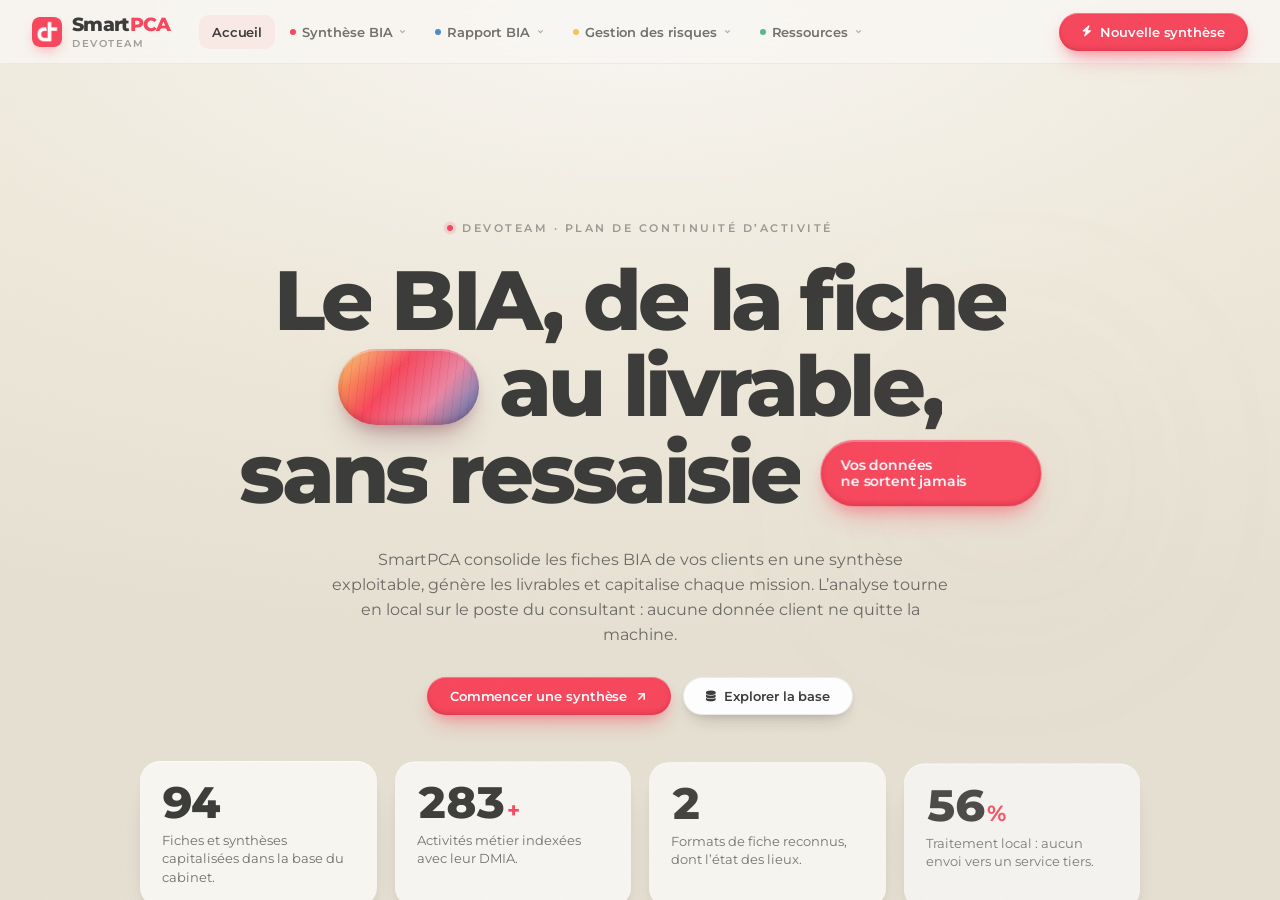
==== commit 5a70a86c: "Refonte de l'interface : charte Devoteam, barre haute, page d'accueil Le menu latéral passe en barre" ====
--- a/static/index.html
+++ b/static/index.html
@@ -30,6 +30,7 @@
   <link rel="preconnect" href="https://fonts.gstatic.com" crossorigin />
   <link href="https://fonts.googleapis.com/css2?family=Montserrat:ital,wght@0,200;0,300;0,400;0,500;0,600;0,700;0,800;1,300;1,400&display=swap" rel="stylesheet" />
   <link rel="stylesheet" href="https://cdnjs.cloudflare.com/ajax/libs/font-awesome/6.5.0/css/all.min.css" />
+  <link rel="stylesheet" href="/static/css/smartpca.css" />
   <script src="https://cdnjs.cloudflare.com/ajax/libs/gsap/3.12.5/gsap.min.js"></script>
   <script src="https://cdnjs.cloudflare.com/ajax/libs/gsap/3.12.5/ScrollTrigger.min.js"></script>
   <script src="https://cdn.jsdelivr.net/npm/chart.js@4.4.0/dist/chart.umd.min.js"></script>
@@ -43,7 +44,7 @@
        SIDEBAR — PCA Navigation
     ══════════════════════════════════════════════ */
     :root {
-      --sb-w: 264px;
+      --sb-w: 0px;   /* le menu est passe en barre haute */
       --poppy:       #f8485e;
       --poppy-glow:  rgba(242, 72, 94, 0.14);
       --poppy-light: rgba(242, 72, 94, 0.08);
@@ -342,7 +343,7 @@
     /* ── Sidebar desktop toggle ─────────────────────────────────── */
     /* Default (sidebar visible on desktop) */
     @media (min-width: 769px) {
-      body:not(.sb-hidden) #sidebar {
+      body.__never__ #sidebar {
         transform: translateX(0);
       }
       body.sb-hidden #sidebar {
@@ -943,7 +944,7 @@
 
     /* App topbar */
     #topbar-app {
-      position:fixed;top:0;left:var(--sb-w);right:0;height:58px;z-index:200;
+      position:fixed;top:var(--nav-h);left:0;right:0;height:52px;z-index:200;
       background:rgba(250,248,244,0.95);backdrop-filter:blur(20px);
       border-bottom:1px solid rgba(60,60,58,0.08);
       display:flex;align-items:center;justify-content:space-between;padding:0 2rem;
@@ -952,9 +953,43 @@
     .tb-crumb-group { color:rgba(60,60,58,0.38);font-weight:500; }
     .tb-crumb-sep { color:rgba(60,60,58,0.3);font-size:0.55rem;margin:0 0.1rem; }
     .tb-crumb-page { color:rgba(60,60,58,0.90);font-weight:600; }
+    /* ── Recalage apres le passage en barre haute ───────────────── */
+    body { padding-left: 0 !important; }
+    #sidebar { display: none !important; }
+    #sb-nav-toggle { display: none !important; }
+    @media (min-width: 769px) { body:not(.sb-hidden) { padding-left: 0; } }
+
+    /* La barre d'outils interne ne garde que le fil d'Ariane. */
+    #topbar-app {
+      background: rgba(250,248,244,0.72);
+      border-bottom: 1px solid var(--line-soft);
+      padding: 0 clamp(16px,2.5vw,34px);
+    }
+    .tb-crumb-group, .tb-crumb-page, .tb-crumb-sep { font-family: "Montserrat", sans-serif; }
+
+    /* Le conteneur des pages laisse voir le fond grainé. */
+    .app-page { background: transparent; }
+
+    /* ── Accueil ─────────────────────────────────────────────────── */
+    #page-accueil { padding: 0 0 70px !important; }
+    .home-hero { padding: 54px 34px 18px; text-align: center; }
+    .home-metrics {
+      display: grid; grid-template-columns: repeat(4, 1fr); gap: 18px;
+      max-width: 1000px; margin: 46px auto 0;
+    }
+    .home-metric {
+      background: rgba(255,255,255,0.72); border-radius: 20px; padding: 20px 22px;
+      box-shadow: var(--sh-card); text-align: left;
+    }
+    @media (max-width: 860px) {
+      .home-metrics { grid-template-columns: repeat(2, 1fr); }
+      .home-hero { padding: 30px 18px 10px; }
+    }
+
     /* App page system */
     #main-app {
-      position:fixed;top:58px;left:var(--sb-w);right:0;bottom:0;overflow-y:auto;background:#efeeee;
+      position:fixed;top:calc(var(--nav-h) + 52px);left:0;right:0;bottom:0;overflow-y:auto;
+      background:transparent;
     }
     .app-page { display:none;padding:2rem 2.5rem 4rem;min-height:100%; }
     .app-page.active { display:block; }
@@ -1281,229 +1316,125 @@
 }
 </style>
 </head>
-<body>
-
-<!-- ═══════════════════════════════════════
-     SIDEBAR — PCA Navigation
-═══════════════════════════════════════ -->
-<aside id="sidebar" role="navigation" aria-label="Phases PCA">
-
-  <!-- Header -->
-  <div id="sb-header">
-    <div id="sb-logo">
-      <img class="sb-logo-img" width="28" height="28" style="width:28px;height:28px;max-width:28px;max-height:28px;object-fit:contain;flex-shrink:0;display:block;" src="[data-uri]" alt="Devoteam" />
-      <div class="sb-logo-text">
-        <span class="sb-brand">Devoteam</span>
-        <span class="sb-context">Résilience 360°</span>
+<body class="dv">
+
+<div class="dv-grain"></div>
+
+<!-- ===============================================================
+     BARRE DE NAVIGATION - groupes depliants
+     Remplace l'ancien menu lateral. Chaque entree conserve son appel
+     navigatePage() d'origine : la navigation interne est inchangee.
+=============================================================== -->
+<nav class="dv-nav" role="navigation" aria-label="Navigation principale">
+
+  <a class="dv-brand" href="#" onclick="dvGo('page-accueil','','Accueil',null);return false;">
+    <img src="/static/devoteam_mark.png" alt="Devoteam" />
+    <span>
+      <span class="dv-brand-name">Smart<em>PCA</em></span>
+      <span class="dv-brand-sub">Devoteam</span>
+    </span>
+  </a>
+
+  <ul class="dv-menu" id="dvMenu">
+
+    <li>
+      <a class="dv-menu-btn" href="#" data-page="page-accueil"
+         onclick="dvGo('page-accueil','','Accueil',null);return false;">Accueil</a>
+    </li>
+
+    <li>
+      <button class="dv-menu-btn" data-drop="d-synthese" aria-expanded="false" aria-haspopup="true">
+        <span class="dot" style="background:var(--poppy)"></span>Synth&egrave;se BIA
+        <svg class="chev" viewBox="0 0 24 24" fill="none" stroke="currentColor" stroke-width="3"><polyline points="6 9 12 15 18 9"/></svg>
+      </button>
+      <div class="dv-drop" id="d-synthese">
+        <div class="dv-drop-head">Phase 01 &middot; Consolidation</div>
+        <a class="dv-drop-item" href="#" data-page="page-generer-fiches"
+           onclick="dvGo('page-generer-fiches','Synth&egrave;se BIA','G&eacute;n&eacute;rer les fiches BIA','child-gen-fiches');return false;">
+           <span class="dv-drop-num">00</span><span class="dv-drop-label">G&eacute;n&eacute;rer les fiches BIA</span></a>
+        <a class="dv-drop-item" href="#" data-page="page-charger-fiches"
+           onclick="dvGo('page-charger-fiches','Synth&egrave;se BIA','Charger les fiches BIA','child-charger');return false;">
+           <span class="dv-drop-num">01</span><span class="dv-drop-label">Charger les fiches BIA</span></a>
+        <a class="dv-drop-item" href="#" data-page="page-generer-synthese"
+           onclick="dvGo('page-generer-synthese','Synth&egrave;se BIA','G&eacute;n&eacute;rer la synth&egrave;se BIA','child-generer');return false;">
+           <span class="dv-drop-num">02</span><span class="dv-drop-label">G&eacute;n&eacute;rer la synth&egrave;se BIA</span></a>
+        <a class="dv-drop-item" href="#" data-page="page-sync"
+           onclick="dvGo('page-sync','Synth&egrave;se BIA','Synchronisation bidirectionnelle','child-sync');return false;">
+           <span class="dv-drop-num">03</span><span class="dv-drop-label">Synchronisation bidirectionnelle</span></a>
+        <a class="dv-drop-item" href="#" data-page="page-organigramme"
+           onclick="dvGo('page-organigramme','Synth&egrave;se BIA','G&eacute;n&eacute;ration organigramme','child-org');return false;">
+           <span class="dv-drop-num">04</span><span class="dv-drop-label">G&eacute;n&eacute;ration de l&rsquo;organigramme</span></a>
       </div>
-    </div>
-    <button id="sb-close" onclick="sbClose()" aria-label="Fermer le menu">
-      <i class="fa-solid fa-xmark"></i>
-    </button>
-  </div>
-
-  <!-- Progress indicator -->
-  <div id="sb-progress-track">
-    <div class="sb-track-label">
-      Progression PCA <span>Phase 1 / 4</span>
-    </div>
-    <div class="sb-track-bar">
-      <div class="sb-track-fill"></div>
-    </div>
-  </div>
-
-  <!-- Phase navigation -->
-  <nav id="sb-nav" aria-label="Navigation BIA">
-
-    <!-- ── Liens directs ── -->
-    <div class="sb-direct" onclick="window.open('/projects','_blank')">
-      <div class="sb-group-icon" style="background:rgba(46,125,50,.10);color:#2E7D32;border-color:rgba(46,125,50,.22);">
-        <i class="fa-solid fa-database fa-xs"></i>
+    </li>
+
+    <li>
+      <button class="dv-menu-btn" data-drop="d-rapport" aria-expanded="false" aria-haspopup="true">
+        <span class="dot" style="background:var(--lagoon)"></span>Rapport BIA
+        <svg class="chev" viewBox="0 0 24 24" fill="none" stroke="currentColor" stroke-width="3"><polyline points="6 9 12 15 18 9"/></svg>
+      </button>
+      <div class="dv-drop" id="d-rapport">
+        <div class="dv-drop-head">Phase 01 &middot; Restitution</div>
+        <a class="dv-drop-item" href="#" data-page="page-rapport"
+           onclick="dvGo('page-rapport','Rapport BIA','Tableau de bord BIA','child-rapport-dashboard');return false;">
+           <span class="dv-drop-num">05</span><span class="dv-drop-label">Tableau de bord BIA</span></a>
+        <a class="dv-drop-item" href="#" data-page="page-montee-en-charge"
+           onclick="dvGo('page-montee-en-charge','Rapport BIA','Mont&eacute;e en charge','child-montee-en-charge');return false;">
+           <span class="dv-drop-num">06</span><span class="dv-drop-label">Mont&eacute;e en charge</span></a>
       </div>
-      <span class="sb-direct-label">Base de projets</span>
-      <i class="fa-solid fa-arrow-up-right-from-square" style="font-size:0.55rem;opacity:0.45;margin-left:auto;"></i>
-    </div>
-
-    <div class="sb-direct" onclick="window.open('/fiche-selector','_blank')">
-      <div class="sb-group-icon" style="background:rgba(21,101,192,.10);color:#1565C0;border-color:rgba(21,101,192,.22);">
-        <i class="fa-solid fa-file-pen fa-xs"></i>
+    </li>
+
+    <li>
+      <button class="dv-menu-btn" data-drop="d-risques" aria-expanded="false" aria-haspopup="true">
+        <span class="dot" style="background:var(--fire)"></span>Gestion des risques
+        <svg class="chev" viewBox="0 0 24 24" fill="none" stroke="currentColor" stroke-width="3"><polyline points="6 9 12 15 18 9"/></svg>
+      </button>
+      <div class="dv-drop" id="d-risques">
+        <div class="dv-drop-head">Phase 01 &middot; Risques</div>
+        <a class="dv-drop-item" href="#" data-page="page-collecte-specifiques"
+           onclick="dvGo('page-collecte-specifiques','Gestion des risques','Questionnaires sp&eacute;cifiques','child-collecte-specifiques');return false;">
+           <span class="dv-drop-num">07</span><span class="dv-drop-label">Questionnaires sp&eacute;cifiques</span></a>
+        <a class="dv-drop-item" href="#" data-page="page-collecte-reponses"
+           onclick="dvGo('page-collecte-reponses','Gestion des risques','R&eacute;ponses','child-collecte-reponses');return false;">
+           <span class="dv-drop-num">08</span><span class="dv-drop-label">R&eacute;ponses</span></a>
+        <a class="dv-drop-item" href="#" data-page="page-risques"
+           onclick="dvGo('page-risques','Gestion des risques','Cartographie des risques','child-risques-analyse');return false;">
+           <span class="dv-drop-num">09</span><span class="dv-drop-label">Cartographie des risques</span></a>
+        <a class="dv-drop-item" href="#" data-page="page-risques-assessment"
+           onclick="dvGo('page-risques-assessment','Gestion des risques','Analyse des risques','child-risques-assessment');return false;">
+           <span class="dv-drop-num">10</span><span class="dv-drop-label">Analyse des risques</span></a>
       </div>
-      <span class="sb-direct-label">Éditeur de fiches</span>
-      <i class="fa-solid fa-arrow-up-right-from-square" style="font-size:0.55rem;opacity:0.45;margin-left:auto;"></i>
-    </div>
-
-    <div class="sb-divider" style="margin:0.5rem 0;"></div>
-
-    <!-- ── Synthèse BIA (accordion, open by default) ── -->
-    <div class="sb-group open" id="sbg-synthese">
-      <div class="sb-group-header" onclick="toggleGroup('sbg-synthese')">
-        <div class="sb-group-icon"><i class="fa-solid fa-chart-gantt fa-xs"></i></div>
-        <div style="flex:1;">
-          <div class="sb-group-label">Synthèse BIA</div>
-          <div class="sb-phase-tag">Phase 01</div>
-        </div>
-        <i class="fa-solid fa-chevron-down sb-chevron"></i>
+    </li>
+
+    <li>
+      <button class="dv-menu-btn" data-drop="d-ressources" aria-expanded="false" aria-haspopup="true">
+        <span class="dot" style="background:var(--mint)"></span>Ressources
+        <svg class="chev" viewBox="0 0 24 24" fill="none" stroke="currentColor" stroke-width="3"><polyline points="6 9 12 15 18 9"/></svg>
+      </button>
+      <div class="dv-drop" id="d-ressources">
+        <div class="dv-drop-head">Capitalisation</div>
+        <a class="dv-drop-item" href="/projects" target="_blank">
+           <span class="dv-drop-num"><i class="fa-solid fa-database"></i></span>
+           <span class="dv-drop-label">Base de projets</span>
+           <i class="fa-solid fa-arrow-up-right-from-square dv-drop-ext"></i></a>
+        <a class="dv-drop-item" href="/fiche-selector" target="_blank">
+           <span class="dv-drop-num"><i class="fa-solid fa-file-pen"></i></span>
+           <span class="dv-drop-label">&Eacute;diteur de fiches</span>
+           <i class="fa-solid fa-arrow-up-right-from-square dv-drop-ext"></i></a>
       </div>
-      <div class="sb-children" id="sbg-synthese-children" style="max-height:500px;">
-
-        <!-- 00 Générer les fiches BIA (from recensement) -->
-        <div class="sb-child" id="child-gen-fiches"
-             onclick="navigatePage('page-generer-fiches','Synthèse BIA','Générer les fiches BIA','child-gen-fiches')">
-          <span class="sb-child-num">00</span>
-          <span class="sb-child-label">Générer les fiches BIA</span>
-        </div>
-
-        <!-- 01 Charger les fiches BIA -->
-        <div class="sb-child" id="child-charger"
-             onclick="navigatePage('page-charger-fiches','Synthèse BIA','Charger les fiches BIA','child-charger')">
-          <span class="sb-child-num">01</span>
-          <span class="sb-child-label">Charger les fiches BIA</span>
-          <span class="sb-loaded-badge" id="sb-loaded-count" style="display:none;">0</span>
-        </div>
-
-        <!-- 02 Générer la synthèse BIA (locked until ≥1 fiche) -->
-        <div class="sb-child sb-child-locked" id="child-generer"
-             onclick="navigatePage('page-generer-synthese','Synthèse BIA','Générer la synthèse BIA','child-generer')">
-          <span class="sb-child-num">02</span>
-          <span class="sb-child-label">Générer la synthèse BIA</span>
-          <i class="fa-solid fa-lock sb-lock-icon" id="lock-generer"></i>
-        </div>
-
-        <!-- 03 Synchronisation bidirectionnelle (locked until ≥1 fiche) -->
-        <div class="sb-child" id="child-sync"
-             onclick="navigatePage('page-sync','Synthèse BIA','Synchronisation bidirectionnelle','child-sync')">
-          <span class="sb-child-num">03</span>
-          <span class="sb-child-label">Synchronisation bidirectionnelle</span>
-        </div>
-
-        <!-- 04 Génération de l'organigramme -->
-        <div class="sb-child" id="child-org"
-             onclick="navigatePage('page-organigramme','Synthèse BIA','Génération organigramme','child-org')">
-          <span class="sb-child-num">04</span>
-          <span class="sb-child-label">Génération de l'organigramme</span>
-        </div>
-
-      </div>
-    </div>
-
-    <!-- ── Générer rapport BIA (placeholder) ── -->
-    <div class="sb-group open" id="sbg-rapport">
-      <div class="sb-group-header" onclick="toggleGroup('sbg-rapport')">
-        <div class="sb-group-icon" style="background:rgba(245,158,11,.10);color:#B45309;border-color:rgba(245,158,11,.22);">
-          <i class="fa-solid fa-file-chart-column fa-xs"></i>
-        </div>
-        <div style="flex:1;">
-          <div class="sb-group-label">Générer rapport BIA</div>
-          <div class="sb-phase-tag">Phase 01</div>
-        </div>
-        <i class="fa-solid fa-chevron-down sb-chevron"></i>
-      </div>
-      <div class="sb-children" id="sbg-rapport-children" style="max-height:600px;">
-        <div class="sb-child" id="child-rapport-dashboard"
-             onclick="navigatePage('page-rapport','Rapport BIA','Tableau de bord BIA','child-rapport-dashboard')">
-          <span class="sb-child-num">01</span>
-          <span class="sb-child-label">Tableau de bord BIA</span>
-        </div>
-        <div class="sb-child" id="child-montee-en-charge"
-             onclick="navigatePage('page-montee-en-charge','Rapport BIA','Montée en charge','child-montee-en-charge')">
-          <span class="sb-child-num">02</span>
-          <span class="sb-child-label">Montée en charge</span>
-        </div>
-      </div>
-    </div>
-
-    <!-- ── Gestion des risques ── -->
-    <div class="sb-group" id="sbg-risques">
-      <div class="sb-group-header" onclick="toggleGroup('sbg-risques')">
-        <div class="sb-group-icon" style="background:rgba(239,68,68,.10);color:#B91C1C;border-color:rgba(239,68,68,.22);">
-          <i class="fa-solid fa-triangle-exclamation fa-xs"></i>
-        </div>
-        <div style="flex:1;">
-          <div class="sb-group-label">Gestion des risques</div>
-          <div class="sb-phase-tag">Phase 01</div>
-        </div>
-        <i class="fa-solid fa-chevron-down sb-chevron"></i>
-      </div>
-      <div class="sb-children" id="sbg-risques-children">
-        <!-- Collecte de données — collapsible sub-group -->
-        <div class="sb-subgroup-header" id="sbsg-collecte-header" onclick="toggleSubGroup('sbsg-collecte')" style="
-            display:flex;align-items:center;gap:.5rem;
-            padding:.45rem .75rem;margin:.1rem 0;
-            border-radius:.5rem;cursor:pointer;
-            font-size:.72rem;font-weight:700;color:rgba(60,60,58,.65);
-            background:rgba(60,60,58,.03);border:1px solid rgba(60,60,58,.07);
-            transition:background .15s,color .15s;user-select:none;"
-          onmouseenter="this.style.background='rgba(60,60,58,.07)';this.style.color='rgba(60,60,58,.9)'"
-          onmouseleave="this.style.background='rgba(60,60,58,.03)';this.style.color='rgba(60,60,58,.65)'">
-          <i class="fa-solid fa-clipboard-list fa-xs" style="color:#B91C1C;"></i>
-          <span style="flex:1;">Collecte de données</span>
-          <i class="fa-solid fa-chevron-down fa-xs" id="sbsg-collecte-chevron" style="transition:transform .2s;color:rgba(60,60,58,.4);"></i>
-        </div>
-        <div id="sbsg-collecte-children" style="display:none;padding-left:.75rem;border-left:2px solid rgba(185,28,28,.15);margin-left:.75rem;margin-bottom:.25rem;">
-          <div class="sb-child" id="child-collecte-specifiques" onclick="navigatePage('page-collecte-specifiques','Gestion des risques','Questionnaires spécifiques','child-collecte-specifiques');qzsInit();">
-            <span class="sb-child-num">01</span>
-            <span class="sb-child-label">Questionnaires spécifiques</span>
-          </div>
-          <div class="sb-child" id="child-collecte-reponses" onclick="navigatePage('page-collecte-reponses','Gestion des risques','Réponses','child-collecte-reponses');qzrInit();">
-            <span class="sb-child-num">02</span>
-            <span class="sb-child-label">Réponses</span>
-          </div>
-        </div>
-        <!-- Cartographie des risques -->
-        <div class="sb-child" id="child-risques-analyse" onclick="navigatePage('page-risques','Gestion des risques','Cartographie des risques','child-risques-analyse')">
-          <span class="sb-child-num">03</span>
-          <span class="sb-child-label">Cartographie des risques</span>
-        </div>
-        <!-- Analyse des risques — Floor-based photo tagging -->
-        <div class="sb-child" id="child-risques-assessment" onclick="navigatePage('page-risques-assessment','Gestion des risques','Analyse des risques','child-risques-assessment')">
-          <span class="sb-child-num">04</span>
-          <span class="sb-child-label">Analyse des risques</span>
-        </div>
-      </div>
-    </div>
-
-    <div class="sb-divider" style="margin:0.5rem 0;"></div>
-
-    <!-- Locked future phases -->
-    <div class="sb-phase sb-locked" aria-disabled="true">
-      <div class="sb-badge">02</div>
-      <div class="sb-phase-body">
-        <div class="sb-phase-name">Stratégie de continuité</div>
-        <div class="sb-phase-desc">Scénarios · Plans de contournement</div>
-      </div>
-      <span class="sb-chip soon-chip">Bientôt</span>
-    </div>
-
-    <div class="sb-phase sb-locked" aria-disabled="true">
-      <div class="sb-badge">03</div>
-      <div class="sb-phase-body">
-        <div class="sb-phase-name">Mise en place du PCA</div>
-        <div class="sb-phase-desc">Corpus normatif · PSI · Plan de crise</div>
-      </div>
-      <span class="sb-chip soon-chip">Bientôt</span>
-    </div>
-
-    <div class="sb-phase sb-locked" aria-disabled="true">
-      <div class="sb-badge">04</div>
-      <div class="sb-phase-body">
-        <div class="sb-phase-name">Tests &amp; MCO</div>
-        <div class="sb-phase-desc">Simulations · Acculturation · Transfert</div>
-      </div>
-      <span class="sb-chip soon-chip">Bientôt</span>
-    </div>
-
-  </nav>
-
-  <!-- Footer -->
-  <div id="sb-footer">
-    <div class="sb-status-row">
-      <span class="sb-pulse"></span>
-      <span class="sb-status-text">Phase 1 active</span>
-    </div>
-    <p class="sb-version">BIA Automation Tool — Devoteam MCO</p>
-  </div>
-
-</aside>
+    </li>
+  </ul>
+
+  <span class="dv-nav-spacer"></span>
+
+  <a class="dv-pill" href="#"
+     onclick="dvGo('page-charger-fiches','Synth&egrave;se BIA','Charger les fiches BIA','child-charger');return false;">
+    <i class="fa-solid fa-bolt" style="font-size:11px"></i> Nouvelle synth&egrave;se
+  </a>
+
+  <button class="dv-burger" id="dvBurger" aria-label="Menu" aria-expanded="false">
+    <span></span><span></span><span></span>
+  </button>
+</nav>
 
 <!-- Mobile overlay -->
 <div id="sb-overlay" onclick="sbClose()"></div>
@@ -1544,6 +1475,192 @@
 
 <!-- MAIN APP PAGES -->
 <main id="main-app">
+
+  <!-- ══ ACCUEIL : presentation de l'application ══ -->
+  <div class="app-page" id="page-accueil">
+
+    <section class="home-hero">
+      <div class="dv-eyebrow">Devoteam &middot; Plan de continuit&eacute; d&rsquo;activit&eacute;</div>
+
+      <h1 class="dv-headline" id="dvHeadline">
+        <div class="ln">
+          <span class="w"><span>Le</span></span>
+          <span class="w"><span>BIA,</span></span>
+          <span class="w"><span>de</span></span>
+          <span class="w"><span>la</span></span>
+          <span class="w"><span>fiche</span></span>
+        </div>
+        <div class="ln">
+          <span class="dv-hero-blob" id="dvBlob"></span>
+          <span class="w"><span>au</span></span>
+          <span class="w"><span>livrable,</span></span>
+        </div>
+        <div class="ln">
+          <span class="w"><span>sans</span></span>
+          <span class="w"><span>ressaisie</span></span>
+          <span class="dv-hero-pill" id="dvPill">
+            <span class="t">Vos donn&eacute;es<br />ne sortent jamais</span>
+            <span class="orb"></span>
+          </span>
+        </div>
+      </h1>
+
+      <p class="dv-hero-sub">
+        SmartPCA consolide les fiches BIA de vos clients en une synth&egrave;se exploitable,
+        g&eacute;n&egrave;re les livrables et capitalise chaque mission. L&rsquo;analyse tourne
+        en local sur le poste du consultant&nbsp;: aucune donn&eacute;e client ne quitte la machine.
+      </p>
+
+      <div class="dv-hero-cta">
+        <a class="dv-pill" href="#"
+           onclick="dvGo('page-charger-fiches','Synth&egrave;se BIA','Charger les fiches BIA','child-charger');return false;">
+          Commencer une synth&egrave;se
+          <svg width="13" height="13" viewBox="0 0 24 24" fill="none" stroke="currentColor" stroke-width="2.6" stroke-linecap="round">
+            <line x1="7" y1="17" x2="17" y2="7" /><polyline points="7 7 17 7 17 17" />
+          </svg>
+        </a>
+        <a class="dv-pill ghost" href="/projects" target="_blank">
+          <i class="fa-solid fa-database" style="font-size:11px"></i> Explorer la base
+        </a>
+      </div>
+
+      <div class="home-metrics">
+        <div class="home-metric dv-stat">
+          <div class="n"><span data-count="166">0</span></div>
+          <p>Fiches et synth&egrave;ses capitalis&eacute;es dans la base du cabinet.</p>
+        </div>
+        <div class="home-metric dv-stat">
+          <div class="n"><span data-count="500">0</span><small>+</small></div>
+          <p>Activit&eacute;s m&eacute;tier index&eacute;es avec leur DMIA.</p>
+        </div>
+        <div class="home-metric dv-stat">
+          <div class="n"><span data-count="4">0</span></div>
+          <p>Formats de fiche reconnus, dont l&rsquo;&eacute;tat des lieux.</p>
+        </div>
+        <div class="home-metric dv-stat">
+          <div class="n"><span data-count="100">0</span><small>%</small></div>
+          <p>Traitement local&nbsp;: aucun envoi vers un service tiers.</p>
+        </div>
+      </div>
+    </section>
+
+    <!-- ── Ce que fait l'outil ── -->
+    <section class="dv-section">
+      <div class="dv-wrap">
+        <div class="dv-sec-head">
+          <div>
+            <div class="dv-eyebrow">Le parcours</div>
+            <h2>Trois &eacute;tapes, <em>un seul fil</em>.</h2>
+          </div>
+          <p>Du recensement du client jusqu&rsquo;au rapport de comit&eacute;, chaque &eacute;tape
+             reprend la pr&eacute;c&eacute;dente sans r&eacute;int&eacute;grer un seul chiffre &agrave; la main.</p>
+        </div>
+
+        <div class="dv-grid dv-grid-3">
+          <article class="dv-card hoverable"
+                   onclick="dvGo('page-generer-fiches','Synth&egrave;se BIA','G&eacute;n&eacute;rer les fiches BIA','child-gen-fiches')">
+            <div class="dv-ic poppy"><i class="fa-solid fa-wand-magic-sparkles"></i></div>
+            <h3>Synth&egrave;se BIA</h3>
+            <p>G&eacute;n&eacute;rez les fiches depuis le recensement, chargez celles que le
+               client a remplies, et consolidez l&rsquo;ensemble en une synth&egrave;se Excel.
+               La synchronisation r&eacute;&eacute;crit les fiches quand la synth&egrave;se change.</p>
+            <span class="dv-link">Ouvrir la phase
+              <svg width="12" height="12" viewBox="0 0 24 24" fill="none" stroke="currentColor" stroke-width="2.6" stroke-linecap="round">
+                <line x1="5" y1="12" x2="19" y2="12"/><polyline points="12 5 19 12 12 19"/></svg></span>
+          </article>
+
+          <article class="dv-card hoverable"
+                   onclick="dvGo('page-rapport','Rapport BIA','Tableau de bord BIA','child-rapport-dashboard')">
+            <div class="dv-ic lagoon"><i class="fa-solid fa-chart-line"></i></div>
+            <h3>Rapport BIA</h3>
+            <p>Tableau de bord consolid&eacute;, courbe de reprise, mont&eacute;e en charge par
+               palier et export PowerPoint complet &mdash; applications par lot de reprise,
+               collaborateurs cl&eacute;s, documents critiques.</p>
+            <span class="dv-link">Voir le tableau de bord
+              <svg width="12" height="12" viewBox="0 0 24 24" fill="none" stroke="currentColor" stroke-width="2.6" stroke-linecap="round">
+                <line x1="5" y1="12" x2="19" y2="12"/><polyline points="12 5 19 12 12 19"/></svg></span>
+          </article>
+
+          <article class="dv-card hoverable"
+                   onclick="dvGo('page-risques','Gestion des risques','Cartographie des risques','child-risques-analyse')">
+            <div class="dv-ic fire"><i class="fa-solid fa-shield-halved"></i></div>
+            <h3>Gestion des risques</h3>
+            <p>Questionnaires de r&eacute;f&eacute;rence, cartographie dont les scores sont
+               recalcul&eacute;s plut&ocirc;t que lus, plans d&rsquo;actions propos&eacute;s par
+               l&rsquo;IA locale, et relev&eacute; photo par niveau lors des visites de site.</p>
+            <span class="dv-link">Ouvrir la cartographie
+              <svg width="12" height="12" viewBox="0 0 24 24" fill="none" stroke="currentColor" stroke-width="2.6" stroke-linecap="round">
+                <line x1="5" y1="12" x2="19" y2="12"/><polyline points="12 5 19 12 12 19"/></svg></span>
+          </article>
+        </div>
+      </div>
+    </section>
+
+    <!-- ── Ce que ca change ── -->
+    <section class="dv-section" style="padding-top:8px">
+      <div class="dv-wrap">
+        <div class="dv-sec-head">
+          <div>
+            <div class="dv-eyebrow">Ce que &ccedil;a change</div>
+            <h2>La m&eacute;moire du cabinet,<br /><em>pas un dossier de plus</em>.</h2>
+          </div>
+          <p>Les missions pass&eacute;es cessent d&rsquo;&ecirc;tre des fichiers dormants sur un
+             partage r&eacute;seau. Elles deviennent une r&eacute;f&eacute;rence interrogeable.</p>
+        </div>
+
+        <div class="dv-grid dv-grid-4">
+          <article class="dv-card">
+            <div class="dv-ic mint"><i class="fa-solid fa-magnifying-glass-chart"></i></div>
+            <h3>Explorateur DMIA</h3>
+            <p>&laquo;&nbsp;Quelle DMIA pour la paie&nbsp;?&nbsp;&raquo; &mdash; la r&eacute;ponse
+               s&rsquo;appuie sur ce qui a &eacute;t&eacute; retenu ailleurs, au lieu d&rsquo;un chiffre au juger.</p>
+          </article>
+          <article class="dv-card">
+            <div class="dv-ic candy"><i class="fa-solid fa-triangle-exclamation"></i></div>
+            <h3>Alertes de coh&eacute;rence</h3>
+            <p>Signale qu&rsquo;une activit&eacute; comparable porte une DMIA plus courte ailleurs,
+               avant que l&rsquo;&eacute;cart n&rsquo;arrive devant le comit&eacute; des risques.</p>
+          </article>
+          <article class="dv-card">
+            <div class="dv-ic violet"><i class="fa-solid fa-microchip"></i></div>
+            <h3>IA enti&egrave;rement locale</h3>
+            <p>Les mod&egrave;les tournent sur le poste du consultant. L&rsquo;argument qui ouvre
+               la porte chez une banque ou un assureur.</p>
+          </article>
+          <article class="dv-card">
+            <div class="dv-ic grey"><i class="fa-solid fa-shield-heart"></i></div>
+            <h3>Sauvegarde continue</h3>
+            <p>La base est copi&eacute;e d&egrave;s qu&rsquo;elle change, avec une copie de
+               r&eacute;f&eacute;rence qui ne recule jamais.</p>
+          </article>
+        </div>
+      </div>
+    </section>
+
+    <!-- ── Appel final ── -->
+    <section class="dv-section" style="padding-top:8px">
+      <div class="dv-wrap">
+        <div class="dv-slab">
+          <div style="display:grid;grid-template-columns:1.5fr 1fr;gap:44px;align-items:center;" class="slab-grid">
+            <h2>Reprenez la mission<br /><em>l&agrave; o&ugrave; elle en est</em>.</h2>
+            <div>
+              <p style="font-size:14.5px;line-height:1.6;margin-bottom:22px;">
+                Chargez les fiches remplies par le client, ou repartez d&rsquo;une mission
+                d&eacute;j&agrave; capitalis&eacute;e dans la base.
+              </p>
+              <a class="dv-pill" href="#" style="background:#fff;color:var(--grey);box-shadow:0 14px 24px -10px rgba(0,0,0,.4)"
+                 onclick="dvGo('page-charger-fiches','Synth&egrave;se BIA','Charger les fiches BIA','child-charger');return false;">
+                Charger des fiches
+                <svg width="13" height="13" viewBox="0 0 24 24" fill="none" stroke="currentColor" stroke-width="2.6" stroke-linecap="round">
+                  <line x1="7" y1="17" x2="17" y2="7" /><polyline points="7 7 17 7 17 17" /></svg>
+              </a>
+            </div>
+          </div>
+        </div>
+      </div>
+    </section>
+  </div>
+
 
   <!-- ══ PAGE 0: Générer les fiches BIA (from recensement) ══ -->
   <div class="app-page" id="page-generer-fiches">
@@ -4186,9 +4303,16 @@
 /* ════════════════════════════════════════════════════════════
    SIDEBAR TOGGLE
 ════════════════════════════════════════════════════════════ */
-function sbOpen()  { document.getElementById('sidebar').classList.add('open');    document.getElementById('sb-overlay').classList.add('visible'); }
-function sbClose() { document.getElementById('sidebar').classList.remove('open'); document.getElementById('sb-overlay').classList.remove('visible'); }
-function toggleSidebar() { document.getElementById('sidebar').classList.contains('open') ? sbClose() : sbOpen(); }
+/* Le menu lateral a laisse place a la barre haute : ces fonctions restent
+   appelees par navigatePage() et quelques boutons, elles ne doivent plus
+   supposer que les elements existent. */
+function _el(id) { return document.getElementById(id); }
+function sbOpen()  { var a=_el('sidebar'), b=_el('sb-overlay');
+                     if (a) a.classList.add('open');    if (b) b.classList.add('visible'); }
+function sbClose() { var a=_el('sidebar'), b=_el('sb-overlay');
+                     if (a) a.classList.remove('open'); if (b) b.classList.remove('visible'); }
+function toggleSidebar() { var a=_el('sidebar'); if (!a) return;
+                           a.classList.contains('open') ? sbClose() : sbOpen(); }
 
 /* ════════════════════════════════════════════════════════════
    ACCORDION GROUP TOGGLE
@@ -12410,5 +12534,151 @@
     </button>
   </div>
 </div>
+
+<script>
+/* ===========================================================================
+   Pilote de la barre haute.
+   dvGo() enveloppe navigatePage() : meme navigation qu'avant, plus la mise a
+   jour de l'etat actif dans les menus. La page d'accueil n'existait pas dans
+   navigatePage(), elle est donc traitee ici.
+   ========================================================================= */
+(function () {
+  var nav = document.querySelector('.dv-nav');
+  if (!nav) return;
+
+  var menu   = document.getElementById('dvMenu');
+  var burger = document.getElementById('dvBurger');
+
+  function closeDrops(except) {
+    nav.querySelectorAll('.dv-drop').forEach(function (d) {
+      if (d !== except) d.classList.remove('open');
+    });
+    nav.querySelectorAll('.dv-menu-btn[data-drop]').forEach(function (b) {
+      var d = document.getElementById(b.dataset.drop);
+      b.setAttribute('aria-expanded', d && d.classList.contains('open') ? 'true' : 'false');
+    });
+  }
+
+  nav.querySelectorAll('.dv-menu-btn[data-drop]').forEach(function (btn) {
+    btn.addEventListener('click', function (e) {
+      e.stopPropagation();
+      var drop = document.getElementById(btn.dataset.drop);
+      if (!drop) return;
+      var willOpen = !drop.classList.contains('open');
+      closeDrops();
+      if (willOpen) drop.classList.add('open');
+      btn.setAttribute('aria-expanded', willOpen ? 'true' : 'false');
+    });
+  });
+
+  document.addEventListener('click', function (e) {
+    if (!nav.contains(e.target)) closeDrops();
+  });
+  document.addEventListener('keydown', function (e) {
+    if (e.key === 'Escape') closeDrops();
+  });
+
+  if (burger && menu) {
+    burger.addEventListener('click', function () {
+      var open = menu.classList.toggle('open');
+      burger.classList.toggle('open', open);
+      burger.setAttribute('aria-expanded', open ? 'true' : 'false');
+      if (!open) closeDrops();
+    });
+  }
+
+  /* Etat actif : l'entree du menu qui correspond a la page affichee. */
+  function markActive(pageId) {
+    nav.querySelectorAll('.dv-drop-item').forEach(function (a) {
+      a.classList.toggle('active', a.dataset.page === pageId);
+    });
+    nav.querySelectorAll('.dv-menu-btn').forEach(function (b) {
+      if (b.dataset.page) {
+        b.classList.toggle('is-current', b.dataset.page === pageId);
+        return;
+      }
+      var drop = b.dataset.drop && document.getElementById(b.dataset.drop);
+      b.classList.toggle('is-current',
+        !!(drop && drop.querySelector('.dv-drop-item.active')));
+    });
+  }
+
+  window.dvGo = function (pageId, group, pageName, childId) {
+    closeDrops();
+    if (menu) menu.classList.remove('open');
+    if (burger) { burger.classList.remove('open'); burger.setAttribute('aria-expanded', 'false'); }
+
+    if (pageId === 'page-accueil') {
+      /* Meme mecanisme que navigatePage : la classe .active, pas un style
+         en ligne — celui-ci aurait pris le pas sur la classe pour toujours. */
+      document.querySelectorAll('.app-page').forEach(function (el) {
+        el.classList.toggle('active', el.id === 'page-accueil');
+      });
+      var tb = document.getElementById('topbar-app');
+      var wf = document.getElementById('wf-stepper');
+      if (tb) tb.style.display = 'none';
+      if (wf) wf.style.display = 'none';
+      var m = document.getElementById('main-app');
+      if (m) { m.style.top = 'var(--nav-h)'; m.scrollTop = 0; }
+      markActive(pageId);
+      dvPlayHero();
+      return;
+    }
+
+    var tb2 = document.getElementById('topbar-app');
+    var wf2 = document.getElementById('wf-stepper');
+    if (tb2) tb2.style.display = '';
+    if (wf2) wf2.style.display = '';
+    var m2 = document.getElementById('main-app');
+    if (m2) { m2.style.top = ''; m2.scrollTop = 0; }
+
+    if (typeof window.navigatePage === 'function') {
+      window.navigatePage(pageId, group, pageName, childId);
+    }
+    markActive(pageId);
+  };
+
+  /* ── Animation du hero ─────────────────────────────────────────────── */
+  var heroPlayed = false;
+  window.dvPlayHero = function () {
+    if (heroPlayed || typeof gsap === 'undefined') return;
+    var hl = document.getElementById('dvHeadline');
+    if (!hl) return;
+    heroPlayed = true;
+
+    var tl = gsap.timeline({ defaults: { ease: 'power3.out' } });
+    tl.to('#dvHeadline .ln:nth-child(1) .w > span', { y: '0%', duration: 0.85, stagger: 0.07 }, 0.05)
+      .to('#dvHeadline .ln:nth-child(2) .w > span', { y: '0%', duration: 0.85, stagger: 0.07 }, 0.2)
+      .to('#dvBlob', { scale: 1, duration: 0.85, ease: 'back.out(1.6)' }, 0.18)
+      .to('#dvHeadline .ln:nth-child(3) .w > span', { y: '0%', duration: 0.85, stagger: 0.07 }, 0.34)
+      .to('#dvPill', { scale: 1, duration: 0.85, ease: 'back.out(1.6)' }, 0.46)
+      .from('.dv-hero-sub, .dv-hero-cta', { opacity: 0, y: 22, duration: 0.7, stagger: 0.08 }, 0.6)
+      .from('.home-metric', { opacity: 0, y: 26, duration: 0.7, stagger: 0.07 }, 0.75);
+
+    gsap.to('#dvBlob',  { y: '+=6', rotation: 2,    duration: 2.8, delay: 1.6, ease: 'sine.inOut', yoyo: true, repeat: -1 });
+    gsap.to('#dvPill',  { y: '+=5', rotation: -1.5, duration: 3.2, delay: 1.8, ease: 'sine.inOut', yoyo: true, repeat: -1 });
+
+    document.querySelectorAll('.home-metric .n [data-count]').forEach(function (el) {
+      var target = parseFloat(el.dataset.count) || 0;
+      gsap.to({ v: 0 }, {
+        v: target, duration: 1.5, delay: 0.9, ease: 'power2.out',
+        onUpdate: function () { el.textContent = Math.floor(this.targets()[0].v).toLocaleString('fr-FR'); }
+      });
+    });
+  };
+
+  /* Au chargement : accueil, sauf si ?page= designe une page precise.
+     Les pages autonomes (base de projets, editeur) s'en servent pour
+     renvoyer vers une etape donnee de l'application. */
+  document.addEventListener('DOMContentLoaded', function () {
+    var want = new URLSearchParams(location.search).get('page');
+    setTimeout(function () {
+      var item = want && nav.querySelector('.dv-drop-item[data-page="' + want + '"]');
+      if (item) { item.click(); return; }
+      window.dvGo('page-accueil', '', 'Accueil', null);
+    }, 60);
+  });
+})();
+</script>
 </body>
 </html>
--- a/static/css/smartpca.css
+++ b/static/css/smartpca.css
@@ -0,0 +1,808 @@
+/* ============================================================================
+   SmartPCA — système de design Devoteam
+   ----------------------------------------------------------------------------
+   Une seule feuille pour toutes les pages de l'application : barre de
+   navigation, boutons, cartes, formulaires, tableaux.
+
+   Les couleurs viennent de la charte Devoteam. Trois règles y sont
+   explicites et tenues ici :
+     - le Red Poppy s'emploie avec parcimonie, sur les appels à l'action ;
+     - le texte n'est jamais en noir pur, mais en Dark Grey ;
+     - les couleurs secondaires servent de fond ou de graphisme, jamais de
+       texte. Les accents sont réservés au codage par couleur des sections
+       et à la visualisation de données.
+   ========================================================================== */
+
+:root {
+  /* ── Primaires ─────────────────────────────────────────────────────────── */
+  --poppy:        #f8485e;
+  --poppy-ink:    #d92c42;   /* assombri pour le texte sur fond clair */
+  --grey:         #3c3c3a;
+  --white:        #ffffff;
+
+  /* ── Secondaires : fonds et graphismes uniquement ──────────────────────── */
+  --poppy-light:   #fca2ae;
+  --poppy-lighter: #fddade;
+  --aqua:          #d7ebe7;
+  --beige:         #efeadc;
+  --light-grey:    #efeeee;
+
+  /* ── Accents : codage de section, graphiques ───────────────────────────── */
+  --fire:   #fcc354;
+  --mint:   #5ab891;
+  --lagoon: #4a8cca;
+  --candy:  #ec86a3;
+  --violet: #63238c;
+
+  /* ── Dérivés ───────────────────────────────────────────────────────────── */
+  --ink:        var(--grey);
+  --ink-soft:   rgba(60, 60, 58, 0.72);
+  --ink-mute:   rgba(60, 60, 58, 0.48);
+  --line:       rgba(60, 60, 58, 0.10);
+  --line-soft:  rgba(60, 60, 58, 0.06);
+  --poppy-glow: rgba(248, 72, 94, 0.14);
+  --poppy-film: rgba(248, 72, 94, 0.07);
+
+  --nav-h: 64px;
+  --radius:      22px;
+  --radius-lg:   28px;
+  --radius-pill: 999px;
+
+  /* Ombres en couches : la profondeur vient de l'empilement, pas d'un flou */
+  --sh-card:  0 18px 34px -16px rgba(60, 50, 40, 0.20),
+              0 6px 14px -6px rgba(60, 50, 40, 0.10),
+              inset 0 1px 0 rgba(255, 255, 255, 0.70);
+  --sh-raise: 0 28px 52px -20px rgba(60, 50, 40, 0.28),
+              0 10px 20px -8px rgba(60, 50, 40, 0.14),
+              inset 0 1px 0 rgba(255, 255, 255, 0.70);
+  --sh-pill:  0 12px 22px -8px rgba(60, 40, 40, 0.38),
+              0 4px 8px -2px rgba(60, 40, 40, 0.18),
+              inset 0 1px 0 rgba(255, 255, 255, 0.18),
+              inset 0 -2px 4px rgba(0, 0, 0, 0.22);
+  --ease: cubic-bezier(0.6, 0, 0.2, 1);
+}
+
+/* ============================================================================
+   Base
+   ========================================================================== */
+
+html, body {
+  background: var(--light-grey);
+  color: var(--ink);
+  font-family: "Montserrat", system-ui, -apple-system, sans-serif;
+  -webkit-font-smoothing: antialiased;
+  text-rendering: optimizeLegibility;
+}
+
+body.dv {
+  background: radial-gradient(120% 72% at 50% 0%,
+              #faf8f4 0%, var(--beige) 52%, #e6e1d3 100%);
+  min-height: 100vh;
+}
+
+/* Grain : réchauffe les aplats et évite l'aspect « dégradé plastique ». */
+.dv-grain {
+  position: fixed;
+  inset: 0;
+  pointer-events: none;
+  z-index: 9000;
+  opacity: 0.045;
+  mix-blend-mode: multiply;
+  background-image: url("data:image/svg+xml;utf8,<svg xmlns='http://www.w3.org/2000/svg' width='220' height='220'><filter id='n'><feTurbulence type='fractalNoise' baseFrequency='0.85' numOctaves='2' stitchTiles='stitch'/><feColorMatrix values='0 0 0 0 0.1  0 0 0 0 0.1  0 0 0 0 0.1  0 0 0 0.6 0'/></filter><rect width='100%' height='100%' filter='url(%23n)'/></svg>");
+}
+
+::selection { background: var(--poppy-glow); color: var(--ink); }
+
+:where(a, button, [role="button"], input, select, textarea):focus-visible {
+  outline: 2px solid var(--poppy);
+  outline-offset: 2px;
+  border-radius: 6px;
+}
+
+/* ============================================================================
+   Barre de navigation — logo, menus déroulants, action
+   ========================================================================== */
+
+.dv-nav {
+  position: fixed;
+  top: 0; left: 0; right: 0;
+  z-index: 500;
+  height: var(--nav-h);
+  padding: 0 clamp(16px, 2.5vw, 34px);
+  display: flex;
+  align-items: center;
+  gap: 20px;
+  background: rgba(250, 248, 244, 0.82);
+  backdrop-filter: blur(16px);
+  -webkit-backdrop-filter: blur(16px);
+  border-bottom: 1px solid var(--line-soft);
+}
+
+.dv-brand {
+  display: inline-flex;
+  align-items: center;
+  gap: 10px;
+  text-decoration: none;
+  flex-shrink: 0;
+}
+.dv-brand img {
+  width: 30px; height: 30px;
+  border-radius: 8px;
+  display: block;
+  box-shadow: 0 6px 14px -5px rgba(248, 72, 94, 0.55);
+}
+.dv-brand-name {
+  font-size: 19px;
+  font-weight: 800;
+  letter-spacing: -0.035em;
+  color: var(--ink);
+  line-height: 1;
+}
+.dv-brand-name em {
+  font-style: normal;
+  color: var(--poppy);
+}
+.dv-brand-sub {
+  display: block;
+  font-size: 9.5px;
+  font-weight: 600;
+  letter-spacing: 0.16em;
+  text-transform: uppercase;
+  color: var(--ink-mute);
+  margin-top: 3px;
+}
+
+/* ── Menus ─────────────────────────────────────────────────────────────── */
+
+.dv-menu {
+  display: flex;
+  align-items: center;
+  gap: 2px;
+  margin-left: 8px;
+  list-style: none;
+  padding: 0;
+}
+.dv-menu > li { position: relative; }
+
+.dv-menu-btn {
+  display: inline-flex;
+  align-items: center;
+  gap: 6px;
+  background: none;
+  border: none;
+  font-family: inherit;
+  font-size: 13px;
+  font-weight: 600;
+  letter-spacing: -0.005em;
+  color: var(--ink-soft);
+  padding: 9px 13px;
+  border-radius: 10px;
+  cursor: pointer;
+  text-decoration: none;
+  white-space: nowrap;
+  transition: color 0.22s, background 0.22s;
+}
+.dv-menu-btn:hover,
+.dv-menu-btn[aria-expanded="true"] {
+  color: var(--ink);
+  background: rgba(60, 60, 58, 0.05);
+}
+.dv-menu-btn .chev {
+  width: 9px; height: 9px;
+  transition: transform 0.3s var(--ease);
+  opacity: 0.55;
+}
+.dv-menu-btn[aria-expanded="true"] .chev { transform: rotate(180deg); }
+
+/* Pastille de couleur : chaque groupe porte son accent. */
+.dv-menu-btn .dot {
+  width: 6px; height: 6px;
+  border-radius: 50%;
+  flex-shrink: 0;
+}
+
+.dv-menu-btn.is-current {
+  color: var(--ink);
+  background: var(--poppy-film);
+}
+
+/* ── Panneau déroulant ─────────────────────────────────────────────────── */
+
+.dv-drop {
+  position: absolute;
+  top: calc(100% + 9px);
+  left: 0;
+  min-width: 278px;
+  background: rgba(255, 255, 255, 0.97);
+  backdrop-filter: blur(18px);
+  -webkit-backdrop-filter: blur(18px);
+  border: 1px solid var(--line-soft);
+  border-radius: 18px;
+  padding: 7px;
+  box-shadow: 0 26px 48px -18px rgba(60, 50, 40, 0.30),
+              0 10px 20px -8px rgba(60, 50, 40, 0.14);
+  opacity: 0;
+  visibility: hidden;
+  transform: translateY(-8px) scale(0.985);
+  transform-origin: top left;
+  transition: opacity 0.26s var(--ease),
+              transform 0.26s var(--ease),
+              visibility 0.26s;
+}
+.dv-drop.open {
+  opacity: 1;
+  visibility: visible;
+  transform: translateY(0) scale(1);
+}
+
+.dv-drop-head {
+  padding: 8px 11px 9px;
+  font-size: 9.5px;
+  font-weight: 700;
+  letter-spacing: 0.18em;
+  text-transform: uppercase;
+  color: var(--ink-mute);
+  display: flex;
+  align-items: center;
+  gap: 7px;
+}
+.dv-drop-head::before {
+  content: "";
+  width: 5px; height: 5px;
+  border-radius: 50%;
+  background: currentColor;
+  opacity: 0.6;
+}
+
+.dv-drop-item {
+  display: flex;
+  align-items: center;
+  gap: 11px;
+  width: 100%;
+  padding: 10px 11px;
+  border: none;
+  background: none;
+  font-family: inherit;
+  font-size: 13px;
+  font-weight: 500;
+  color: var(--ink-soft);
+  text-align: left;
+  text-decoration: none;
+  border-radius: 12px;
+  cursor: pointer;
+  transition: background 0.2s, color 0.2s, transform 0.2s var(--ease);
+}
+.dv-drop-item:hover {
+  background: var(--poppy-film);
+  color: var(--ink);
+  transform: translateX(3px);
+}
+.dv-drop-item.active {
+  background: var(--poppy-film);
+  color: var(--ink);
+  font-weight: 600;
+}
+.dv-drop-num {
+  font-size: 10px;
+  font-weight: 700;
+  color: var(--ink-mute);
+  font-variant-numeric: tabular-nums;
+  min-width: 17px;
+  flex-shrink: 0;
+}
+.dv-drop-item.active .dv-drop-num { color: var(--poppy); }
+.dv-drop-label { flex: 1; line-height: 1.3; }
+.dv-drop-ext { font-size: 9px; opacity: 0.4; flex-shrink: 0; }
+
+.dv-nav-spacer { flex: 1; }
+
+/* ── Pilule d'action ───────────────────────────────────────────────────── */
+
+.dv-pill {
+  background: var(--poppy);
+  color: var(--white);
+  border: none;
+  padding: 11px 23px;
+  border-radius: var(--radius-pill);
+  font-family: inherit;
+  font-size: 13px;
+  font-weight: 600;
+  letter-spacing: -0.005em;
+  cursor: pointer;
+  text-decoration: none;
+  display: inline-flex;
+  align-items: center;
+  gap: 8px;
+  white-space: nowrap;
+  box-shadow: 0 12px 22px -8px rgba(248, 72, 94, 0.55),
+              0 4px 8px -2px rgba(248, 72, 94, 0.28),
+              inset 0 1px 0 rgba(255, 255, 255, 0.28),
+              inset 0 -2px 4px rgba(170, 20, 40, 0.30);
+  transition: transform 0.4s var(--ease), box-shadow 0.4s var(--ease);
+}
+.dv-pill:hover {
+  transform: translateY(-2px);
+  box-shadow: 0 18px 30px -10px rgba(248, 72, 94, 0.6),
+              0 6px 12px -3px rgba(248, 72, 94, 0.3),
+              inset 0 1px 0 rgba(255, 255, 255, 0.28),
+              inset 0 -2px 4px rgba(170, 20, 40, 0.30);
+}
+.dv-pill:active { transform: translateY(0); }
+
+.dv-pill.ghost {
+  background: var(--white);
+  color: var(--ink);
+  box-shadow: 0 10px 20px -10px rgba(60, 50, 40, 0.3),
+              0 3px 7px -2px rgba(60, 50, 40, 0.12),
+              inset 0 0 0 1px var(--line);
+}
+.dv-pill.ghost:hover {
+  box-shadow: 0 16px 26px -12px rgba(60, 50, 40, 0.34),
+              0 5px 10px -3px rgba(60, 50, 40, 0.14),
+              inset 0 0 0 1px rgba(248, 72, 94, 0.35);
+}
+
+.dv-pill.dark {
+  background: var(--grey);
+  color: #faf8f4;
+  box-shadow: var(--sh-pill);
+}
+
+/* ── Burger (mobile) ───────────────────────────────────────────────────── */
+
+.dv-burger {
+  display: none;
+  flex-direction: column;
+  gap: 5px;
+  background: none;
+  border: none;
+  padding: 8px;
+  border-radius: 9px;
+  cursor: pointer;
+}
+.dv-burger span {
+  display: block;
+  width: 19px; height: 1.6px;
+  background: var(--ink-soft);
+  border-radius: 2px;
+  transition: transform 0.3s var(--ease), opacity 0.3s;
+}
+.dv-burger.open span:nth-child(1) { transform: translateY(6.6px) rotate(45deg); }
+.dv-burger.open span:nth-child(2) { opacity: 0; }
+.dv-burger.open span:nth-child(3) { transform: translateY(-6.6px) rotate(-45deg); }
+
+/* ============================================================================
+   Hero d'accueil
+   ========================================================================== */
+
+.dv-hero {
+  padding: calc(var(--nav-h) + 62px) 34px 30px;
+  text-align: center;
+  position: relative;
+}
+
+.dv-eyebrow {
+  display: inline-flex;
+  align-items: center;
+  gap: 9px;
+  font-size: 10.5px;
+  font-weight: 600;
+  letter-spacing: 0.24em;
+  text-transform: uppercase;
+  color: var(--ink-mute);
+  margin-bottom: 22px;
+}
+.dv-eyebrow::before {
+  content: "";
+  width: 6px; height: 6px;
+  border-radius: 50%;
+  background: var(--poppy);
+  box-shadow: 0 0 0 3.5px var(--poppy-glow);
+}
+
+.dv-headline {
+  font-weight: 800;
+  font-size: clamp(38px, 6.6vw, 104px);
+  line-height: 0.98;
+  letter-spacing: -0.045em;
+  color: var(--ink);
+  max-width: 1180px;
+  margin: 0 auto;
+  text-wrap: balance;
+}
+.dv-headline .ln {
+  display: flex;
+  align-items: center;
+  justify-content: center;
+  gap: clamp(10px, 1.6vw, 24px);
+  flex-wrap: wrap;
+  padding: 2px 0;
+}
+.dv-headline .w {
+  display: inline-block;
+  overflow: hidden;
+  padding-bottom: 0.12em;
+  margin-bottom: -0.12em;
+}
+.dv-headline .w > span {
+  display: inline-block;
+  transform: translateY(105%);
+}
+
+/* Pilule « local » dans le titre — l'argument qui ouvre les portes. */
+.dv-hero-pill {
+  display: inline-flex;
+  align-items: center;
+  gap: 11px;
+  background: var(--poppy);
+  border-radius: var(--radius-pill);
+  padding: 7px 11px 7px 20px;
+  transform: scale(0);
+  box-shadow: 0 16px 28px -12px rgba(248, 72, 94, 0.55),
+              0 6px 12px -3px rgba(248, 72, 94, 0.25),
+              inset 0 2px 0 rgba(255, 255, 255, 0.30),
+              inset 0 -2px 5px rgba(170, 20, 40, 0.32);
+  will-change: transform;
+}
+.dv-hero-pill .t {
+  font-size: clamp(10px, 1.08vw, 16px);
+  font-weight: 600;
+  line-height: 1.16;
+  letter-spacing: -0.012em;
+  color: var(--white);
+  text-align: left;
+}
+.dv-hero-pill .orb {
+  width: clamp(34px, 4.1vw, 62px);
+  height: clamp(34px, 4.1vw, 62px);
+  border-radius: 50%;
+  flex-shrink: 0;
+  position: relative;
+  background: radial-gradient(circle at 34% 30%,
+              #ffffff 0%, #ffd3d9 36%, #f8485e 100%);
+  box-shadow: inset 0 2px 0 rgba(255, 255, 255, 0.55),
+              inset 0 -3px 6px rgba(150, 18, 36, 0.35),
+              0 5px 11px -3px rgba(150, 18, 36, 0.4);
+}
+.dv-hero-pill .orb::after {
+  content: "";
+  position: absolute;
+  inset: 0;
+  border-radius: inherit;
+  background: radial-gradient(circle at 70% 72%,
+              rgba(150, 18, 36, 0.22), transparent 54%);
+}
+
+/* Pastille image du titre — le dégradé de marque */
+.dv-hero-blob {
+  display: inline-block;
+  width: clamp(86px, 11vw, 186px);
+  height: clamp(46px, 5.9vw, 98px);
+  border-radius: var(--radius-pill);
+  position: relative;
+  overflow: hidden;
+  transform: scale(0);
+  will-change: transform;
+  background: linear-gradient(128deg,
+              var(--fire) 0%, var(--poppy) 38%,
+              var(--candy) 68%, var(--lagoon) 100%);
+  box-shadow: 0 18px 30px -12px rgba(120, 40, 60, 0.42),
+              0 6px 13px -4px rgba(120, 40, 60, 0.2),
+              inset 0 2px 0 rgba(255, 255, 255, 0.3),
+              inset 0 -3px 7px rgba(110, 25, 45, 0.25);
+}
+.dv-hero-blob::after {
+  content: "";
+  position: absolute;
+  inset: 0;
+  border-radius: inherit;
+  background: repeating-linear-gradient(96deg, transparent 0 7px,
+              rgba(0, 0, 0, 0.055) 7px 8px),
+              linear-gradient(158deg, rgba(255,255,255,0.22) 0%,
+              transparent 32%, transparent 70%, rgba(80,20,35,0.2) 100%);
+}
+
+.dv-hero-sub {
+  max-width: 620px;
+  margin: 30px auto 0;
+  font-size: 15.5px;
+  line-height: 1.62;
+  color: var(--ink-soft);
+  font-weight: 400;
+}
+.dv-hero-cta {
+  display: flex;
+  justify-content: center;
+  gap: 12px;
+  margin-top: 30px;
+  flex-wrap: wrap;
+}
+
+/* ============================================================================
+   Cartes et blocs de contenu
+   ========================================================================== */
+
+.dv-wrap    { max-width: 1280px; margin: 0 auto; padding: 0 34px; }
+.dv-section { padding: 62px 0; position: relative; }
+
+.dv-sec-head {
+  display: flex;
+  justify-content: space-between;
+  align-items: flex-end;
+  gap: 38px;
+  flex-wrap: wrap;
+  margin-bottom: 38px;
+}
+.dv-sec-head h2 {
+  font-weight: 700;
+  font-size: clamp(27px, 3.4vw, 46px);
+  line-height: 1.04;
+  letter-spacing: -0.032em;
+  color: var(--ink);
+  max-width: 640px;
+  text-wrap: balance;
+}
+.dv-sec-head h2 em {
+  font-style: normal;
+  color: var(--poppy);
+}
+.dv-sec-head > p {
+  font-size: 14.5px;
+  line-height: 1.6;
+  color: var(--ink-soft);
+  max-width: 340px;
+}
+
+.dv-grid   { display: grid; gap: 20px; }
+.dv-grid-3 { grid-template-columns: repeat(3, 1fr); }
+.dv-grid-4 { grid-template-columns: repeat(4, 1fr); }
+.dv-grid-2 { grid-template-columns: repeat(2, 1fr); }
+
+.dv-card {
+  background: var(--white);
+  border-radius: var(--radius-lg);
+  padding: 26px;
+  box-shadow: var(--sh-card);
+  display: flex;
+  flex-direction: column;
+  gap: 14px;
+  transition: transform 0.5s var(--ease), box-shadow 0.5s var(--ease);
+}
+.dv-card.hoverable { cursor: pointer; }
+.dv-card.hoverable:hover {
+  transform: translateY(-7px);
+  box-shadow: var(--sh-raise);
+}
+.dv-card h3 {
+  font-weight: 700;
+  font-size: 18.5px;
+  letter-spacing: -0.024em;
+  color: var(--ink);
+  line-height: 1.22;
+}
+.dv-card p {
+  font-size: 13.5px;
+  line-height: 1.58;
+  color: var(--ink-soft);
+  flex: 1;
+}
+
+/* Icône pastille — chaque module porte son accent, d'où les modificateurs. */
+.dv-ic {
+  width: 54px; height: 54px;
+  border-radius: 16px;
+  position: relative;
+  overflow: hidden;
+  flex-shrink: 0;
+  display: flex;
+  align-items: center;
+  justify-content: center;
+  color: var(--white);
+  font-size: 19px;
+  box-shadow: 0 11px 20px -7px rgba(60, 40, 40, 0.3),
+              inset 0 2px 0 rgba(255, 255, 255, 0.3),
+              inset 0 -2px 5px rgba(0, 0, 0, 0.17);
+}
+.dv-ic::after {
+  content: "";
+  position: absolute;
+  inset: 0;
+  background: linear-gradient(156deg, rgba(255,255,255,0.24) 0%, transparent 36%);
+}
+.dv-ic.poppy  { background: radial-gradient(circle at 32% 28%, #ff8e9c 0%, var(--poppy) 58%, #b4172e 100%); }
+.dv-ic.fire   { background: radial-gradient(circle at 32% 28%, #ffe4a8 0%, var(--fire) 58%, #c08a16 100%); }
+.dv-ic.mint   { background: radial-gradient(circle at 32% 28%, #a8e0c6 0%, var(--mint) 58%, #2c7d59 100%); }
+.dv-ic.lagoon { background: radial-gradient(circle at 32% 28%, #9ec8ec 0%, var(--lagoon) 58%, #215a8e 100%); }
+.dv-ic.candy  { background: radial-gradient(circle at 32% 28%, #ffbed2 0%, var(--candy) 58%, #b84a6b 100%); }
+.dv-ic.violet { background: radial-gradient(circle at 32% 28%, #b78fd4 0%, var(--violet) 58%, #3c1256 100%); }
+.dv-ic.grey   { background: radial-gradient(circle at 32% 28%, #7d7d79 0%, var(--grey) 58%, #1d1d1c 100%); }
+
+.dv-link {
+  color: var(--ink);
+  text-decoration: none;
+  font-size: 11px;
+  font-weight: 700;
+  letter-spacing: 0.1em;
+  text-transform: uppercase;
+  display: inline-flex;
+  align-items: center;
+  gap: 7px;
+  transition: gap 0.3s var(--ease), color 0.3s;
+}
+.dv-link:hover { gap: 12px; color: var(--poppy); }
+
+/* ── Statistiques ──────────────────────────────────────────────────────── */
+
+.dv-stat .n {
+  font-weight: 800;
+  font-size: clamp(30px, 3.4vw, 46px);
+  letter-spacing: -0.045em;
+  color: var(--ink);
+  line-height: 1;
+  font-variant-numeric: tabular-nums;
+  display: flex;
+  align-items: baseline;
+  gap: 3px;
+}
+.dv-stat .n small {
+  font-size: 0.5em;
+  font-weight: 700;
+  color: var(--poppy);
+}
+.dv-stat p {
+  font-size: 12.5px;
+  line-height: 1.48;
+  color: var(--ink-soft);
+  margin-top: 7px;
+}
+
+/* ── Bandeau sombre ────────────────────────────────────────────────────── */
+
+.dv-slab {
+  background: var(--grey);
+  border-radius: 34px;
+  padding: 62px 52px;
+  color: #f6f3ef;
+  position: relative;
+  overflow: hidden;
+  box-shadow: 0 38px 74px -30px rgba(30, 24, 20, 0.5),
+              0 14px 28px -12px rgba(30, 24, 20, 0.26),
+              inset 0 1px 0 rgba(255, 255, 255, 0.07);
+}
+.dv-slab::before,
+.dv-slab::after {
+  content: "";
+  position: absolute;
+  border-radius: 50%;
+  filter: blur(34px);
+  pointer-events: none;
+}
+.dv-slab::before {
+  width: 460px; height: 460px;
+  background: radial-gradient(circle, rgba(248,72,94,0.26), transparent 66%);
+  top: -190px; left: -110px;
+}
+.dv-slab::after {
+  width: 380px; height: 380px;
+  background: radial-gradient(circle, rgba(252,195,84,0.16), transparent 66%);
+  bottom: -170px; right: -80px;
+}
+.dv-slab > * { position: relative; z-index: 1; }
+.dv-slab h2 {
+  font-weight: 800;
+  font-size: clamp(27px, 3.6vw, 50px);
+  line-height: 1.04;
+  letter-spacing: -0.035em;
+  text-wrap: balance;
+}
+.dv-slab h2 em {
+  font-style: italic;
+  font-weight: 700;
+  background: linear-gradient(126deg, var(--poppy-light), var(--fire));
+  -webkit-background-clip: text;
+  background-clip: text;
+  color: transparent;
+}
+.dv-slab p { color: rgba(255, 255, 255, 0.66); }
+
+/* ============================================================================
+   Page intérieure : en-tête et contenu
+   ========================================================================== */
+
+.dv-page-head { margin-bottom: 26px; }
+.dv-page-label {
+  display: inline-flex;
+  align-items: center;
+  gap: 8px;
+  font-size: 10px;
+  font-weight: 700;
+  letter-spacing: 0.2em;
+  text-transform: uppercase;
+  color: var(--poppy);
+  background: var(--poppy-film);
+  padding: 6px 12px;
+  border-radius: var(--radius-pill);
+  margin-bottom: 13px;
+}
+.dv-page-title {
+  font-weight: 700;
+  font-size: clamp(23px, 2.9vw, 36px);
+  letter-spacing: -0.032em;
+  color: var(--ink);
+  line-height: 1.1;
+}
+.dv-page-title strong { font-weight: 800; color: var(--poppy); }
+.dv-page-desc {
+  font-size: 14px;
+  line-height: 1.62;
+  color: var(--ink-soft);
+  max-width: 760px;
+  margin-top: 11px;
+}
+
+/* ============================================================================
+   Responsive
+   ========================================================================== */
+
+@media (max-width: 1080px) {
+  .dv-grid-4 { grid-template-columns: repeat(2, 1fr); }
+  .dv-grid-3 { grid-template-columns: repeat(2, 1fr); }
+}
+
+@media (max-width: 860px) {
+  .dv-burger { display: flex; }
+  .dv-nav-spacer { flex: 1; }
+
+  .dv-menu {
+    position: fixed;
+    top: var(--nav-h);
+    left: 0; right: 0;
+    bottom: 0;
+    flex-direction: column;
+    align-items: stretch;
+    gap: 2px;
+    margin: 0;
+    padding: 14px;
+    background: rgba(250, 248, 244, 0.985);
+    backdrop-filter: blur(20px);
+    -webkit-backdrop-filter: blur(20px);
+    overflow-y: auto;
+    transform: translateX(-100%);
+    transition: transform 0.38s var(--ease);
+  }
+  .dv-menu.open { transform: translateX(0); }
+  .dv-menu-btn { width: 100%; justify-content: flex-start; font-size: 14.5px; padding: 13px; }
+
+  /* En pile, le panneau s'insère dans le flux plutôt que de flotter. */
+  .dv-drop {
+    position: static;
+    opacity: 1;
+    visibility: visible;
+    transform: none;
+    box-shadow: none;
+    border: none;
+    background: none;
+    backdrop-filter: none;
+    -webkit-backdrop-filter: none;
+    min-width: 0;
+    padding: 0 0 7px 13px;
+    display: none;
+  }
+  .dv-drop.open { display: block; }
+
+  .dv-grid-3, .dv-grid-4, .dv-grid-2 { grid-template-columns: 1fr; }
+  .dv-slab { padding: 40px 24px; border-radius: 26px; }
+  .dv-wrap { padding: 0 18px; }
+  .dv-hero { padding: calc(var(--nav-h) + 38px) 18px 22px; }
+  .dv-brand-sub { display: none; }
+}
+
+@media (prefers-reduced-motion: reduce) {
+  *, *::before, *::after {
+    animation-duration: 0.01ms !important;
+    animation-iteration-count: 1 !important;
+    transition-duration: 0.01ms !important;
+  }
+  .dv-headline .w > span { transform: none !important; }
+  .dv-hero-pill, .dv-hero-blob { transform: scale(1) !important; }
+}
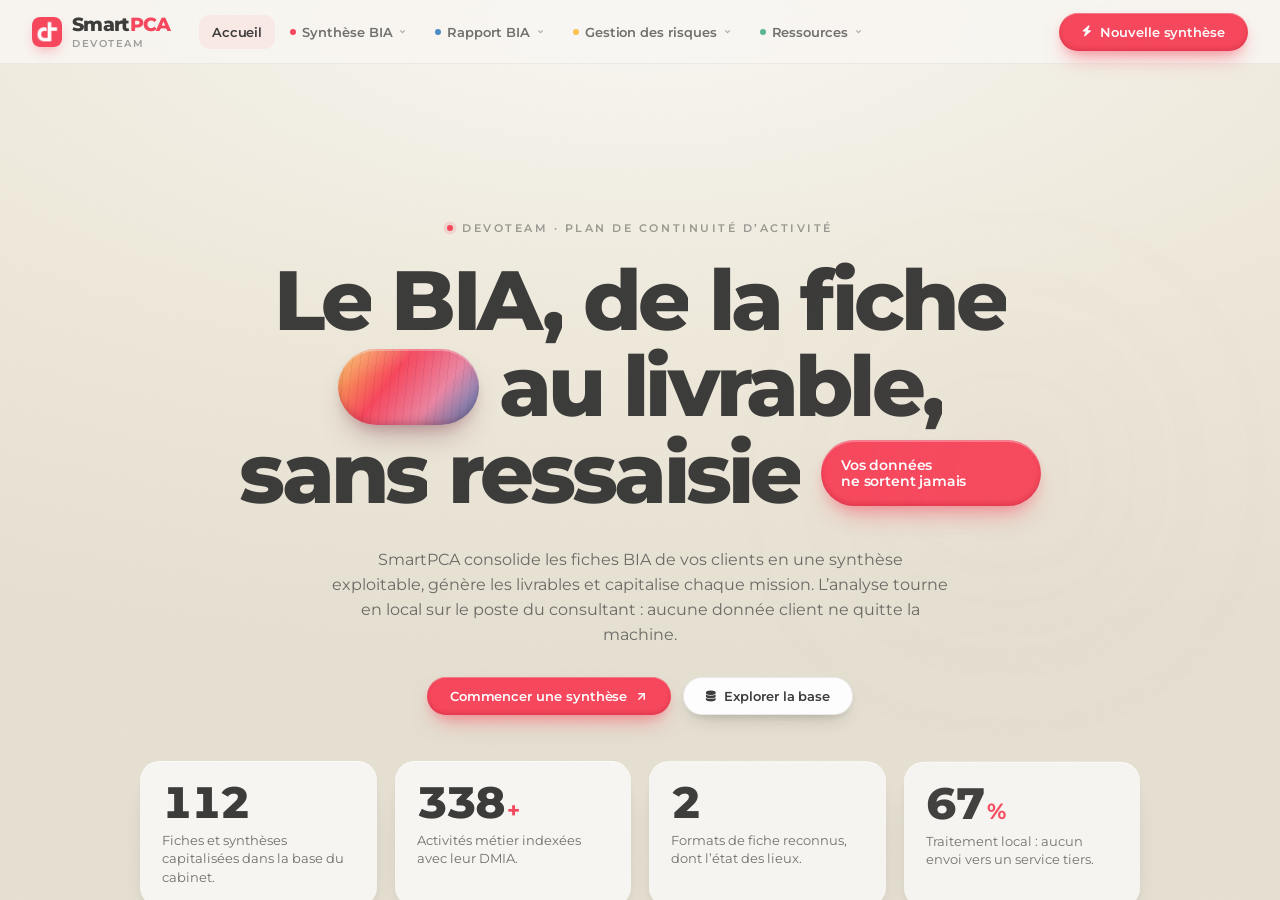
==== commit 9d846e96: "Composants internes : reprise des quatre pages à la charte La refonte précédente unifiait la barre, " ====
--- a/static/index.html
+++ b/static/index.html
@@ -1315,6 +1315,7 @@
   50%      { opacity:.3; }
 }
 </style>
+  <link rel="stylesheet" href="/static/css/smartpca-components.css" />
 </head>
 <body class="dv">
 
--- a/static/css/smartpca-components.css
+++ b/static/css/smartpca-components.css
@@ -0,0 +1,624 @@
+/* ============================================================================
+   SmartPCA — composants internes
+   ----------------------------------------------------------------------------
+   Chargée APRÈS la feuille propre à chaque page, pour reprendre ses
+   composants sans toucher à son balisage ni à son JavaScript.
+
+   Deux temps :
+     1. les jetons hérités (--accent, --surface, --text…) sont remappés sur la
+        charte Devoteam — à eux seuls ils reprennent une grande partie des
+        écrans ;
+     2. les primitives — boutons, cartes, champs, tableaux — sont redessinées
+        pour rejoindre le reste de l'application.
+   ========================================================================== */
+
+/* ── 1. Remappage des jetons hérités ──────────────────────────────────────── */
+
+body.dv {
+  --bg:        transparent;
+  --surface:   #ffffff;
+  --panel:     rgba(255, 255, 255, 0.72);
+  --border:    var(--line);
+  --text:      var(--grey);
+  --muted:     var(--ink-mute);
+
+  --accent:    var(--poppy);
+  --accent-d:  var(--poppy-ink);
+  --accent-bg: var(--poppy-film);
+
+  /* Les couleurs d'appoint rejoignent les accents de la charte. */
+  --blue: var(--lagoon);   --blue-bg: rgba(74, 140, 202, 0.08);
+  --blue-border: rgba(74, 140, 202, 0.22);
+  --bank: var(--lagoon);   --bank-bg: rgba(74, 140, 202, 0.08);
+  --bank-border: rgba(74, 140, 202, 0.22);
+  --green: var(--mint);    --green-bg: rgba(90, 184, 145, 0.10);
+  --ins: var(--mint);      --ins-bg: rgba(90, 184, 145, 0.10);
+  --ins-border: rgba(90, 184, 145, 0.22);
+  --info-bg: rgba(74, 140, 202, 0.08);
+  --info-border: rgba(74, 140, 202, 0.22);
+  --info-text: #2b5f91;
+
+  --r:  16px;
+  --sh: var(--sh-card);
+}
+
+body.dv { color: var(--grey); }
+
+/* ── 2. Surfaces ──────────────────────────────────────────────────────────── */
+
+body.dv #panel-left,
+body.dv #panel-right,
+body.dv #browser,
+body.dv #sb {
+  background: rgba(255, 255, 255, 0.60);
+  border-color: var(--line-soft);
+  backdrop-filter: blur(10px);
+  -webkit-backdrop-filter: blur(10px);
+}
+
+body.dv .card,
+body.dv .sec-card,
+body.dv .mode-card,
+body.dv .act-card,
+body.dv #confirm-box,
+body.dv #save-modal,
+body.dv #alert-panel {
+  background: var(--white);
+  border: 1px solid var(--line-soft);
+  border-radius: var(--radius);
+  box-shadow: var(--sh-card);
+}
+
+/* Les cartes cliquables se soulèvent : la carte dit qu'elle est un bouton. */
+body.dv .sec-card,
+body.dv .mode-card {
+  transition: transform 0.45s var(--ease), box-shadow 0.45s var(--ease),
+              border-color 0.3s;
+  cursor: pointer;
+}
+body.dv .sec-card:hover,
+body.dv .mode-card:hover {
+  transform: translateY(-6px);
+  box-shadow: var(--sh-raise);
+  border-color: rgba(248, 72, 94, 0.28);
+}
+
+body.dv .card-hd,
+body.dv .cl-hd,
+body.dv .br-hd,
+body.dv .client-hd,
+body.dv .act-hd,
+body.dv .alert-hd {
+  border-bottom: 1px solid var(--line-soft);
+  font-weight: 600;
+  letter-spacing: -0.012em;
+  color: var(--grey);
+}
+
+/* ── 3. Boutons ───────────────────────────────────────────────────────────── */
+
+body.dv .btn-sm,
+body.dv .btn-open,
+body.dv .btn-gen,
+body.dv .btn-save,
+body.dv .btn-sm-ok,
+body.dv .btn-upload,
+body.dv .btn-del-confirm {
+  font-family: "Montserrat", sans-serif;
+  font-weight: 600;
+  letter-spacing: -0.005em;
+  border-radius: var(--radius-pill);
+  border: none;
+  cursor: pointer;
+  transition: transform 0.35s var(--ease), box-shadow 0.35s var(--ease),
+              background 0.25s;
+}
+
+/* Action principale : Red Poppy, employé avec parcimonie. */
+body.dv .btn-open,
+body.dv .btn-gen,
+body.dv .btn-save,
+body.dv .btn-sm-ok,
+body.dv .btn-upload,
+body.dv .btn-del-confirm {
+  background: var(--poppy);
+  color: var(--white);
+  box-shadow: 0 11px 20px -8px rgba(248, 72, 94, 0.52),
+              0 3px 7px -2px rgba(248, 72, 94, 0.26),
+              inset 0 1px 0 rgba(255, 255, 255, 0.26),
+              inset 0 -2px 4px rgba(170, 20, 40, 0.28);
+}
+body.dv .btn-open:hover,
+body.dv .btn-gen:hover,
+body.dv .btn-save:hover,
+body.dv .btn-sm-ok:hover,
+body.dv .btn-upload:hover,
+body.dv .btn-del-confirm:hover {
+  transform: translateY(-2px);
+  box-shadow: 0 17px 28px -10px rgba(248, 72, 94, 0.58),
+              0 5px 10px -3px rgba(248, 72, 94, 0.28),
+              inset 0 1px 0 rgba(255, 255, 255, 0.26),
+              inset 0 -2px 4px rgba(170, 20, 40, 0.28);
+}
+
+/* Action secondaire : blanc cerclé, elle ne dispute rien à la principale. */
+body.dv .btn-sm,
+body.dv .btn-cancel,
+body.dv .btn-sm-cancel,
+body.dv .btn-add,
+body.dv .btn-suggest {
+  background: var(--white);
+  color: var(--grey);
+  border-radius: var(--radius-pill);
+  box-shadow: 0 8px 16px -9px rgba(60, 50, 40, 0.28),
+              inset 0 0 0 1px var(--line);
+  font-family: "Montserrat", sans-serif;
+  font-weight: 600;
+  transition: transform 0.35s var(--ease), box-shadow 0.35s var(--ease);
+}
+body.dv .btn-sm:hover,
+body.dv .btn-cancel:hover,
+body.dv .btn-sm-cancel:hover,
+body.dv .btn-add:hover,
+body.dv .btn-suggest:hover {
+  transform: translateY(-2px);
+  box-shadow: 0 13px 22px -10px rgba(60, 50, 40, 0.32),
+              inset 0 0 0 1px rgba(248, 72, 94, 0.34);
+}
+
+/* Suppression : l'icône seule, qui ne rougit qu'au survol. */
+body.dv .btn-rm,
+body.dv .pc-del {
+  background: none;
+  border: none;
+  color: var(--ink-mute);
+  border-radius: 9px;
+  cursor: pointer;
+  transition: color 0.2s, background 0.2s;
+}
+body.dv .btn-rm:hover,
+body.dv .pc-del:hover {
+  color: var(--poppy);
+  background: var(--poppy-film);
+}
+
+/* ── 4. Champs de saisie ──────────────────────────────────────────────────── */
+
+body.dv input[type="text"],
+body.dv input[type="search"],
+body.dv input[type="number"],
+body.dv input[type="date"],
+body.dv select,
+body.dv textarea,
+body.dv .filter-sel,
+body.dv .br-search input,
+body.dv .dmia-search-wrap input {
+  font-family: "Montserrat", sans-serif;
+  font-size: 13px;
+  color: var(--grey);
+  background: var(--white);
+  border: 1px solid var(--line);
+  border-radius: 12px;
+  padding: 10px 13px;
+  transition: border-color 0.22s, box-shadow 0.22s, background 0.22s;
+}
+body.dv input[type="text"]::placeholder,
+body.dv input[type="search"]::placeholder,
+body.dv textarea::placeholder {
+  color: rgba(60, 60, 58, 0.36);
+}
+body.dv input[type="text"]:focus,
+body.dv input[type="search"]:focus,
+body.dv input[type="number"]:focus,
+body.dv select:focus,
+body.dv textarea:focus,
+body.dv .filter-sel:focus {
+  outline: none;
+  border-color: rgba(248, 72, 94, 0.55);
+  box-shadow: 0 0 0 3.5px var(--poppy-glow);
+}
+
+/* ── 5. Tableaux ──────────────────────────────────────────────────────────── */
+
+body.dv .bia-tbl,
+body.dv #montee-tbl {
+  border-collapse: separate;
+  border-spacing: 0;
+  width: 100%;
+  background: var(--white);
+  border-radius: var(--radius);
+  overflow: hidden;
+  box-shadow: inset 0 0 0 1px var(--line-soft);
+}
+body.dv .bia-tbl thead th,
+body.dv #montee-tbl thead th {
+  background: rgba(239, 234, 220, 0.55);
+  color: var(--ink-soft);
+  font-family: "Montserrat", sans-serif;
+  font-size: 10px;
+  font-weight: 700;
+  letter-spacing: 0.12em;
+  text-transform: uppercase;
+  padding: 11px 12px;
+  border-bottom: 1px solid var(--line-soft);
+  text-align: left;
+}
+body.dv .bia-tbl tbody td,
+body.dv #montee-tbl tbody td {
+  padding: 9px 12px;
+  border-bottom: 1px solid var(--line-soft);
+  font-size: 13px;
+  color: var(--grey);
+  vertical-align: middle;
+}
+body.dv .bia-tbl tbody tr:last-child td { border-bottom: none; }
+body.dv .bia-tbl tbody tr { transition: background 0.18s; }
+body.dv .bia-tbl tbody tr:hover { background: rgba(239, 234, 220, 0.38); }
+
+/* Dans un tableau, le champ se fond : la grille porte déjà la structure. */
+body.dv .bia-tbl input[type="text"],
+body.dv .bia-tbl select,
+body.dv .bia-tbl textarea {
+  width: 100%;
+  border: 1px solid transparent;
+  background: transparent;
+  border-radius: 8px;
+  padding: 7px 9px;
+  font-size: 12.5px;
+}
+body.dv .bia-tbl input[type="text"]:hover,
+body.dv .bia-tbl select:hover,
+body.dv .bia-tbl textarea:hover { border-color: var(--line); background: var(--white); }
+body.dv .bia-tbl input[type="text"]:focus,
+body.dv .bia-tbl select:focus,
+body.dv .bia-tbl textarea:focus { background: var(--white); }
+
+/* ── 6. Lignes de liste : projets, fichiers, clients ──────────────────────── */
+
+body.dv .pc-name,
+body.dv .file-row,
+body.dv .cl-node,
+body.dv .dmia-row,
+body.dv .client-grp {
+  border-radius: 14px;
+  transition: background 0.2s, transform 0.25s var(--ease), box-shadow 0.25s;
+}
+body.dv .file-row:hover,
+body.dv .dmia-row:hover {
+  background: var(--poppy-film);
+  transform: translateX(3px);
+}
+
+/* Carte de projet : le survol la décolle légèrement. */
+body.dv .pc-icon {
+  border-radius: 12px;
+  box-shadow: inset 0 1px 0 rgba(255, 255, 255, 0.4);
+}
+body.dv .pc-date,
+body.dv .file-date,
+body.dv .pc-meta {
+  font-size: 11px;
+  color: var(--ink-mute);
+  font-variant-numeric: tabular-nums;
+}
+
+/* ── 7. Pastilles et badges ───────────────────────────────────────────────── */
+
+body.dv .ft-badge,
+body.dv .act-chip,
+body.dv .client-cnt,
+body.dv .cl-cnt,
+body.dv .dmia-freq,
+body.dv .dmia-val {
+  border-radius: var(--radius-pill);
+  font-family: "Montserrat", sans-serif;
+  font-size: 10.5px;
+  font-weight: 600;
+  letter-spacing: 0.01em;
+  padding: 3px 10px;
+}
+body.dv .dmia-val {
+  background: var(--poppy-film);
+  color: var(--poppy-ink);
+  font-weight: 700;
+  font-variant-numeric: tabular-nums;
+}
+body.dv .ft-docx    { background: rgba(74, 140, 202, 0.10); color: #2b5f91; }
+body.dv .ft-editor  { background: rgba(90, 184, 145, 0.12); color: #2c7d59; }
+
+/* ── 8. Panneaux flottants ────────────────────────────────────────────────── */
+
+body.dv #toast {
+  border-radius: 14px;
+  font-family: "Montserrat", sans-serif;
+  font-weight: 500;
+  font-size: 13px;
+  box-shadow: 0 20px 38px -14px rgba(30, 24, 20, 0.42),
+              0 7px 14px -5px rgba(30, 24, 20, 0.2);
+}
+body.dv #confirm-overlay,
+body.dv #save-modal-overlay {
+  backdrop-filter: blur(5px);
+  -webkit-backdrop-filter: blur(5px);
+  background: rgba(40, 32, 28, 0.34);
+}
+body.dv #confirm-box,
+body.dv #save-modal {
+  border-radius: var(--radius-lg);
+  box-shadow: 0 34px 64px -22px rgba(30, 24, 20, 0.42),
+              0 12px 24px -10px rgba(30, 24, 20, 0.2);
+}
+
+body.dv #sync-hint-banner,
+body.dv #tip {
+  border-radius: 14px;
+  border: 1px solid var(--line-soft);
+  background: rgba(255, 255, 255, 0.78);
+  backdrop-filter: blur(10px);
+  -webkit-backdrop-filter: blur(10px);
+}
+
+/* ── 9. Navigation latérale de l'éditeur (sommaire du document) ───────────── */
+
+body.dv .sb-a {
+  border-radius: 10px;
+  font-family: "Montserrat", sans-serif;
+  font-size: 12.5px;
+  font-weight: 500;
+  color: var(--ink-soft);
+  transition: background 0.2s, color 0.2s, transform 0.2s var(--ease);
+}
+body.dv .sb-a:hover {
+  background: var(--poppy-film);
+  color: var(--grey);
+  transform: translateX(3px);
+}
+body.dv .sb-a.active {
+  background: var(--poppy-film);
+  color: var(--grey);
+  font-weight: 600;
+}
+body.dv .sb-lbl {
+  font-family: "Montserrat", sans-serif;
+  font-size: 9.5px;
+  font-weight: 700;
+  letter-spacing: 0.18em;
+  color: var(--ink-mute);
+}
+
+/* ── 10. Titres de page ───────────────────────────────────────────────────── */
+
+body.dv .doc-title,
+body.dv .tb-title,
+body.dv #topbar .title {
+  font-family: "Montserrat", sans-serif;
+  font-weight: 800;
+  letter-spacing: -0.03em;
+  color: var(--grey);
+}
+body.dv .doc-sub,
+body.dv .sec-desc,
+body.dv .mode-body {
+  color: var(--ink-soft);
+  line-height: 1.56;
+}
+
+/* Les zones de dépôt annoncent qu'on peut y glisser un fichier. */
+body.dv .drop,
+body.dv .dropzone,
+body.dv [class*="drop"] input[type="file"] + * {
+  border-radius: var(--radius);
+}
+
+/* ── 11. État vide ────────────────────────────────────────────────────────── */
+
+body.dv .empty,
+body.dv .br-empty {
+  color: var(--ink-mute);
+  font-size: 13px;
+  text-align: center;
+  padding: 26px 18px;
+}
+
+/* ── 12. Cartes de projet (base de projets) ───────────────────────────────── */
+
+body.dv .proj-card {
+  background: var(--white);
+  border: 1px solid var(--line-soft);
+  border-radius: 18px;
+  box-shadow: 0 10px 20px -12px rgba(60, 50, 40, 0.20),
+              inset 0 1px 0 rgba(255, 255, 255, 0.7);
+  transition: transform 0.4s var(--ease), box-shadow 0.4s var(--ease),
+              border-color 0.3s;
+}
+body.dv .proj-card:hover {
+  transform: translateY(-4px);
+  box-shadow: 0 20px 34px -16px rgba(60, 50, 40, 0.28),
+              0 7px 14px -6px rgba(60, 50, 40, 0.12);
+  border-color: rgba(248, 72, 94, 0.26);
+}
+body.dv .proj-grid { gap: 14px; }
+
+body.dv .client-grp {
+  background: rgba(255, 255, 255, 0.46);
+  border: 1px solid var(--line-soft);
+  border-radius: var(--radius);
+  overflow: hidden;
+}
+body.dv .client-hd {
+  background: rgba(239, 234, 220, 0.5);
+  font-size: 12.5px;
+  font-weight: 600;
+  color: var(--grey);
+}
+body.dv .client-cnt {
+  background: var(--white);
+  color: var(--ink-mute);
+  box-shadow: inset 0 0 0 1px var(--line-soft);
+}
+
+/* L'icône de document porte la couleur du type : fiche ou synthèse. */
+body.dv .pc-icon.fiche    { background: rgba(74, 140, 202, 0.12); color: #2b5f91; }
+body.dv .pc-icon.synthese { background: rgba(90, 184, 145, 0.14); color: #2c7d59; }
+body.dv .pc-name { font-weight: 600; font-size: 13px; line-height: 1.38; color: var(--grey); }
+
+/* ── 13. Navigateur de fiches (sélecteur) ─────────────────────────────────── */
+
+body.dv .cl-node {
+  border: 1px solid var(--line-soft);
+  border-radius: 14px;
+  background: rgba(255, 255, 255, 0.5);
+  overflow: hidden;
+}
+body.dv .cl-hd { background: rgba(239, 234, 220, 0.46); font-size: 12.5px; }
+body.dv .file-row {
+  border-bottom: 1px solid var(--line-soft);
+  cursor: pointer;
+}
+body.dv .file-row:last-child { border-bottom: none; }
+body.dv .file-name { font-size: 12.5px; font-weight: 500; color: var(--grey); }
+
+body.dv .mode-ic, body.dv .sec-icon {
+  border-radius: 14px;
+  box-shadow: inset 0 1px 0 rgba(255, 255, 255, 0.45);
+}
+
+/* ── 14. Cartes d'activité (éditeur) ──────────────────────────────────────── */
+
+body.dv .act-card { border-radius: 18px; }
+body.dv .act-hd { background: rgba(239, 234, 220, 0.4); }
+body.dv .act-chip {
+  background: var(--poppy-film);
+  color: var(--poppy-ink);
+}
+body.dv .act-dot { box-shadow: 0 0 0 3px rgba(248, 72, 94, 0.12); }
+
+/* ── 15. Alertes ──────────────────────────────────────────────────────────── */
+
+body.dv .alert-item {
+  border-radius: 12px;
+  border: 1px solid var(--line-soft);
+  background: var(--white);
+  transition: border-color 0.25s, transform 0.25s var(--ease);
+}
+body.dv .alert-item:hover {
+  border-color: rgba(248, 72, 94, 0.3);
+  transform: translateX(3px);
+}
+
+/* ── 16. Une seule action principale par écran ────────────────────────────── */
+/* La charte veut le Red Poppy employé avec parcimonie. Deux boutons rouges
+   côte à côte se disputent l'attention : « Générer le .docx » reste l'appel
+   à l'action, « Sauvegarder dans la base » passe en Dark Grey. */
+
+body.dv .btn-save {
+  background: var(--grey);
+  color: #faf8f4;
+  box-shadow: 0 11px 20px -8px rgba(60, 60, 58, 0.5),
+              0 3px 7px -2px rgba(60, 60, 58, 0.26),
+              inset 0 1px 0 rgba(255, 255, 255, 0.14),
+              inset 0 -2px 4px rgba(0, 0, 0, 0.32);
+}
+body.dv .btn-save:hover {
+  background: #2e2e2c;
+  box-shadow: 0 17px 28px -10px rgba(60, 60, 58, 0.55),
+              0 5px 10px -3px rgba(60, 60, 58, 0.28),
+              inset 0 1px 0 rgba(255, 255, 255, 0.14),
+              inset 0 -2px 4px rgba(0, 0, 0, 0.32);
+}
+
+/* ── 17. Lisibilité des cellules ──────────────────────────────────────────── */
+/* Les libellés d'activité et les listes de processus tiennent sur plusieurs
+   lignes : les tronquer obligeait à cliquer dans chaque cellule pour lire. */
+
+body.dv .bia-tbl td { white-space: normal; word-break: break-word; }
+body.dv .bia-tbl textarea {
+  min-height: 62px;
+  line-height: 1.45;
+  resize: vertical;
+}
+body.dv .bia-tbl input[type="text"] { text-overflow: ellipsis; }
+
+/* ── 18. Primitives de l'application principale ───────────────────────────── */
+
+/* Appel à l'action : la pilule, comme partout ailleurs. */
+body.dv .btn-gold,
+body.dv .risk-gen-btn {
+  background: var(--poppy);
+  color: var(--white);
+  border: none;
+  border-radius: var(--radius-pill);
+  font-family: "Montserrat", sans-serif;
+  font-weight: 600;
+  letter-spacing: -0.005em;
+  box-shadow: 0 11px 20px -8px rgba(248, 72, 94, 0.52),
+              0 3px 7px -2px rgba(248, 72, 94, 0.26),
+              inset 0 1px 0 rgba(255, 255, 255, 0.26),
+              inset 0 -2px 4px rgba(170, 20, 40, 0.28);
+  transition: transform 0.35s var(--ease), box-shadow 0.35s var(--ease);
+}
+body.dv .btn-gold:hover,
+body.dv .risk-gen-btn:hover { transform: translateY(-2px); }
+
+body.dv .btn-ghost,
+body.dv .qz-btn-ghost,
+body.dv .ra-btn-ghost,
+body.dv .gf-tab-btn,
+body.dv .zoom-add-btn {
+  background: var(--white);
+  color: var(--grey);
+  border: none;
+  border-radius: var(--radius-pill);
+  font-family: "Montserrat", sans-serif;
+  font-weight: 600;
+  box-shadow: 0 8px 16px -9px rgba(60, 50, 40, 0.28),
+              inset 0 0 0 1px var(--line);
+  transition: transform 0.35s var(--ease), box-shadow 0.35s var(--ease);
+}
+body.dv .btn-ghost:hover,
+body.dv .qz-btn-ghost:hover,
+body.dv .ra-btn-ghost:hover,
+body.dv .gf-tab-btn:hover,
+body.dv .zoom-add-btn:hover {
+  transform: translateY(-2px);
+  box-shadow: 0 13px 22px -10px rgba(60, 50, 40, 0.32),
+              inset 0 0 0 1px rgba(248, 72, 94, 0.34);
+}
+
+/* Carte de tableau de bord en tête d'étape. */
+body.dv .tdb-card {
+  background: rgba(255, 255, 255, 0.64);
+  border: 1px solid var(--line-soft);
+  border-radius: var(--radius-lg);
+  box-shadow: var(--sh-card);
+  backdrop-filter: blur(10px);
+  -webkit-backdrop-filter: blur(10px);
+}
+
+/* Zone de dépôt : elle doit dire qu'on peut y glisser un fichier. */
+body.dv .drop-zone {
+  border: 1.5px dashed rgba(60, 60, 58, 0.22);
+  border-radius: var(--radius);
+  background: rgba(255, 255, 255, 0.5);
+  transition: border-color 0.28s, background 0.28s, transform 0.28s var(--ease);
+}
+body.dv .drop-zone:hover,
+body.dv .drop-zone.dragover {
+  border-color: rgba(248, 72, 94, 0.5);
+  background: var(--poppy-film);
+}
+body.dv .drop-zone-title {
+  font-family: "Montserrat", sans-serif;
+  font-weight: 700;
+  letter-spacing: -0.02em;
+  color: var(--grey);
+}
+body.dv .drop-zone-sub,
+body.dv .drop-zone-instruction { color: var(--ink-mute); }
+
+/* En-tête de page. */
+body.dv .pg-title { font-family: "Montserrat", sans-serif; font-weight: 700;
+                    letter-spacing: -0.032em; color: var(--grey); }
+body.dv .pg-title strong { font-weight: 800; color: var(--poppy); }
+body.dv .pg-desc  { color: var(--ink-soft); line-height: 1.62; }
+body.dv .pg-label { color: var(--poppy); font-weight: 700; letter-spacing: 0.2em; }
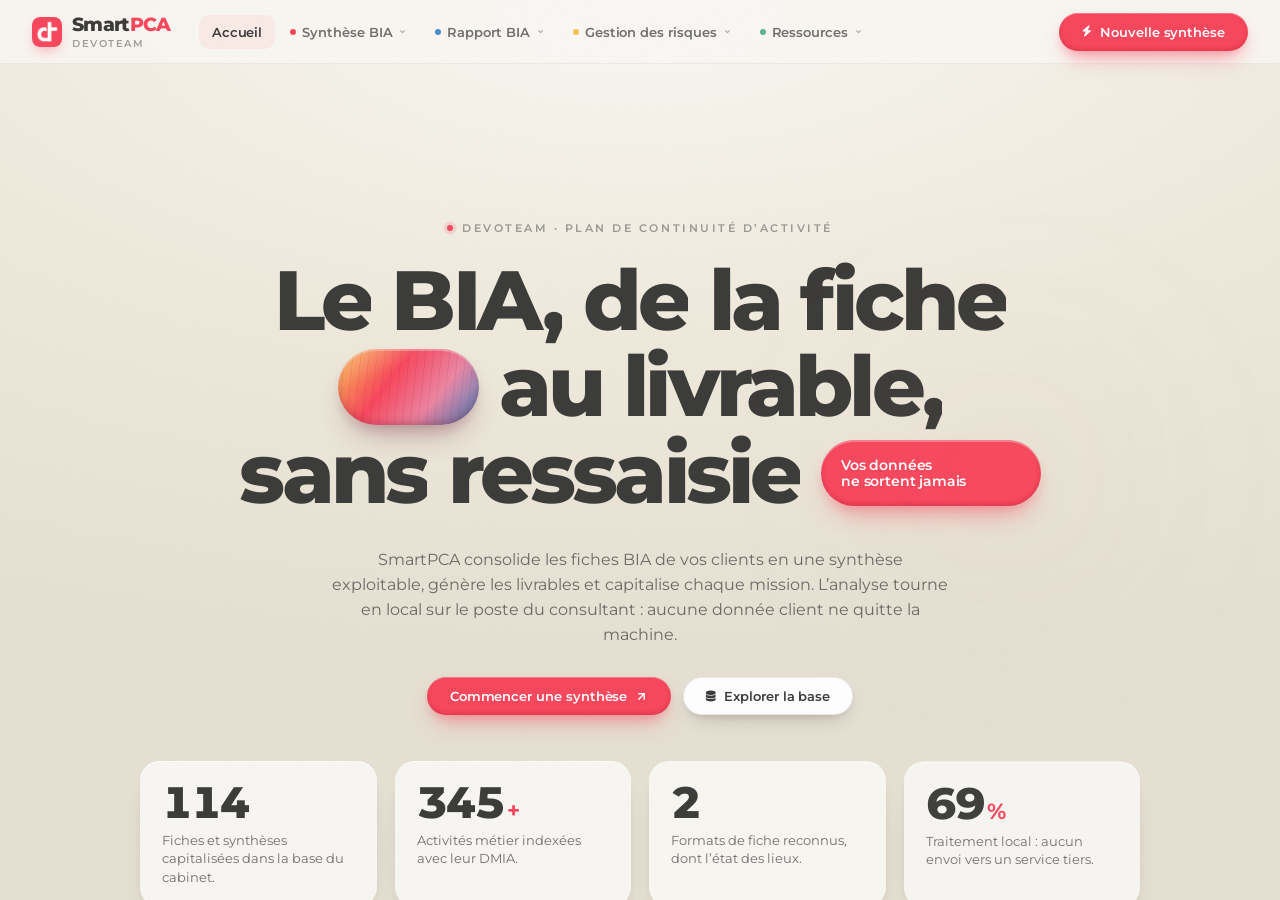
==== commit 5d43707a: "Correctif : les pages Questionnaires et Réponses restaient vides Régression de la refonte de l'inter" ====
--- a/static/index.html
+++ b/static/index.html
@@ -4375,8 +4375,13 @@
   if (page) page.classList.add('active');
   // Update stepper
   updateStepper(pageId);
-  // Chargements différés propres à certaines pages
-  if (pageId === 'page-risques-assessment' && typeof raInit === 'function') raInit();
+  // Chargements différés propres à certaines pages.
+  // Ces initialisations vivaient dans le onclick du menu latéral ; elles sont
+  // ici pour se déclencher quelle que soit la porte d'entrée — menu, carte
+  // d'accueil ou routage par ?page=.
+  if (pageId === 'page-risques-assessment'   && typeof raInit  === 'function') raInit();
+  if (pageId === 'page-collecte-specifiques' && typeof qzsInit === 'function') qzsInit();
+  if (pageId === 'page-collecte-reponses'    && typeof qzrInit === 'function') qzrInit();
   // Update breadcrumb
   const grpEl  = document.getElementById('tb-group');
   const pageEl = document.getElementById('tb-page');
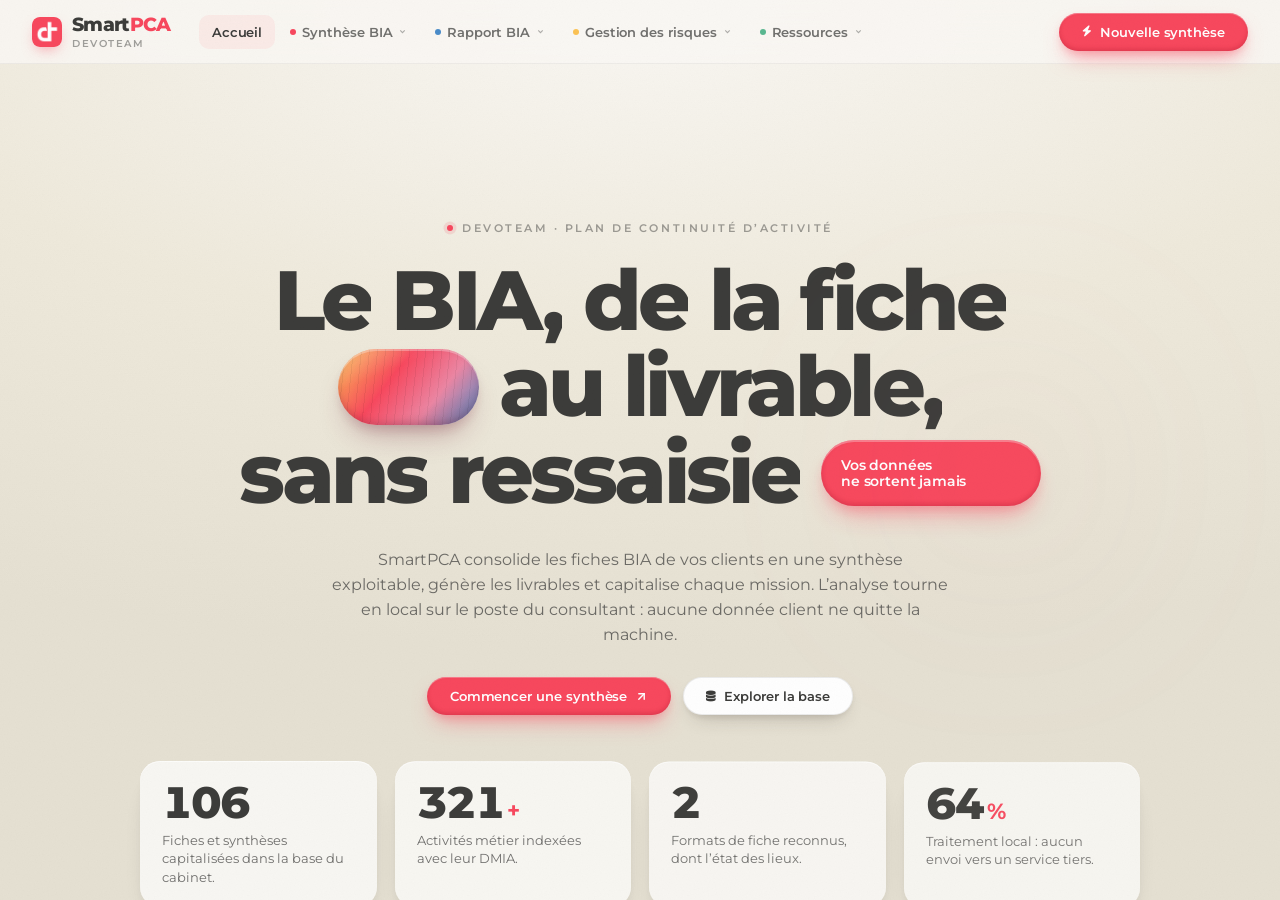
==== commit 7076db51: "Pré-remplir les questionnaires depuis le relevé de visite Après une visite de site, le consultant a " ====
--- a/static/index.html
+++ b/static/index.html
@@ -3587,10 +3587,102 @@
       </div>
       <div id="ra-log-body"></div>
     </div>
+
+    <!-- ══ Pre-remplissage d'un questionnaire depuis le releve ══ -->
+    <div class="app-card ra-step" id="ra-card-prefill" style="display:none;">
+      <div class="app-card-title">
+        <i class="fa-solid fa-wand-magic-sparkles"></i>
+        <span>Pr&eacute;-remplir un questionnaire</span>
+      </div>
+
+      <p style="font-size:13px;line-height:1.6;color:var(--ink-soft);margin:0 0 16px">
+        Les observations du rel&eacute;v&eacute; sont rattach&eacute;es aux questions par leur
+        rubrique (SAB, INC, ENV&hellip;). L&rsquo;IA locale r&eacute;dige une proposition par
+        question couverte&nbsp;; <strong>rien n&rsquo;est &eacute;crit tant que vous n&rsquo;avez pas
+        valid&eacute;</strong>.
+      </p>
+
+      <div style="display:flex;gap:14px;flex-wrap:wrap;align-items:flex-end;margin-bottom:14px">
+        <div style="flex:1 1 260px;min-width:220px">
+          <label class="ra-lbl">Questionnaire &agrave; pr&eacute;-remplir</label>
+          <select id="pf-quest"><option value="">&mdash; Chargement&hellip; &mdash;</option></select>
+        </div>
+        <div style="flex:0 1 210px;min-width:180px">
+          <label class="ra-lbl">Mod&egrave;le local</label>
+          <select id="pf-model">
+            <option value="qwen2.5:7b">qwen2.5:7b (recommand&eacute;)</option>
+            <option value="qwen3:8b">qwen3:8b</option>
+            <option value="mistral:7b-instruct-q4_K_M">mistral:7b</option>
+            <option value="qwen2.5:3b">qwen2.5:3b (plus rapide)</option>
+          </select>
+        </div>
+        <button class="risk-gen-btn" id="pf-run">
+          <i class="fa-solid fa-wand-magic-sparkles"></i> R&eacute;diger les propositions
+        </button>
+      </div>
+
+      <div class="ra-status" id="pf-status"></div>
+      <div id="pf-results" style="margin-top:14px"></div>
+
+      <div id="pf-apply-bar" style="display:none;gap:10px;align-items:center;
+           margin-top:16px;padding-top:14px;border-top:1px solid var(--line-soft)">
+        <button class="risk-gen-btn" id="pf-apply">
+          <i class="fa-solid fa-check"></i> Appliquer les r&eacute;ponses retenues
+        </button>
+        <span id="pf-apply-count" style="font-size:12.5px;color:var(--ink-soft)"></span>
+      </div>
+    </div>
   </div>
   <!-- /page-risques-assessment -->
 
   <style>
+    /* ── Propositions de pre-remplissage ───────────────────────────── */
+    .pf-item {
+      border: 1px solid var(--line-soft); border-radius: 16px;
+      background: #fff; padding: 16px; margin-bottom: 12px;
+      transition: border-color .25s, opacity .25s;
+    }
+    .pf-item.rejete { opacity: .42; }
+    .pf-item.retenu { border-color: rgba(90,184,145,.55); }
+    .pf-head { display:flex; align-items:flex-start; gap:10px; margin-bottom:10px }
+    .pf-ref {
+      font-size: 10.5px; font-weight: 700; letter-spacing: .06em;
+      color: var(--poppy); background: var(--poppy-film);
+      padding: 3px 9px; border-radius: 999px; flex-shrink: 0;
+      font-variant-numeric: tabular-nums;
+    }
+    .pf-q { flex:1; font-size:13.5px; font-weight:600; line-height:1.42; color:var(--grey) }
+    /* La force du rattachement est montree : une proposition faible doit
+       etre relue de plus pres, pas validee au fil de la liste. */
+    .pf-score {
+      font-size: 10px; font-weight: 700; letter-spacing: .08em;
+      text-transform: uppercase; padding: 3px 8px; border-radius: 999px;
+      flex-shrink: 0; white-space: nowrap;
+    }
+    .pf-score.fort   { background: rgba(90,184,145,.14);  color: #2c7d59 }
+    .pf-score.moyen  { background: rgba(252,195,84,.18);  color: #8a6410 }
+    .pf-score.faible { background: rgba(60,60,58,.08);    color: var(--ink-mute) }
+    .pf-grid { display:grid; grid-template-columns: 190px 1fr; gap:12px; margin-bottom:10px }
+    .pf-grid input, .pf-grid textarea { width:100% }
+    #ra-card-prefill select { width:100% }
+    .pf-grid label { font-size:10px; font-weight:700; letter-spacing:.14em;
+                     text-transform:uppercase; color:var(--ink-mute); display:block; margin-bottom:5px }
+    .pf-src {
+      font-size: 12px; line-height: 1.5; color: var(--ink-soft);
+      background: rgba(239,234,220,.42); border-radius: 10px; padding: 9px 11px;
+    }
+    .pf-src b { color: var(--grey); font-weight: 600 }
+    .pf-actions { display:flex; gap:8px; margin-top:10px }
+    .pf-tog {
+      font-family:"Montserrat",sans-serif; font-size:11.5px; font-weight:600;
+      border:none; border-radius:999px; padding:7px 15px; cursor:pointer;
+      background:#fff; color:var(--ink-soft);
+      box-shadow: inset 0 0 0 1px var(--line); transition: all .2s;
+    }
+    .pf-tog.on { background:var(--mint); color:#fff; box-shadow:none }
+    .pf-tog.off.on { background:var(--grey); color:#fff }
+    @media (max-width:760px) { .pf-grid { grid-template-columns:1fr } }
+
     .risk-tab {
       padding:.55rem 1.1rem;font-size:.75rem;font-weight:600;border:none;background:transparent;
       cursor:pointer;border-bottom:2px solid transparent;margin-bottom:-2px;
@@ -12109,6 +12201,9 @@
     raStatus('ra-setup-status', '');
     raEl('ra-card-setup').style.display = 'none';
     raEl('ra-card-floors').style.display = '';
+    // Le pre-remplissage n'a de sens qu'une fois le releve ouvert.
+    const _pf = raEl('ra-card-prefill');
+    if (_pf) { _pf.style.display = ''; pfChargerQuestionnaires(); }
     raRenderContext();
     raRenderFloors();
   } catch (e) {
@@ -12433,6 +12528,195 @@
   } catch (e) { /* le libellé reste inchangé */ }
 }
 
+/* ═══════════════════════════════════════════════════════════════════════
+   PRE-REMPLISSAGE D'UN QUESTIONNAIRE DEPUIS LE RELEVE
+   Les propositions sont affichees avec les observations qui les fondent et
+   la force du rattachement. Rien n'est ecrit sans validation explicite.
+   ═══════════════════════════════════════════════════════════════════════ */
+const PF = { propositions: [], colonnes: null, qid: null };
+
+async function pfChargerQuestionnaires() {
+  const sel = document.getElementById('pf-quest');
+  if (!sel) return;
+  try {
+    const r = await fetch('/api/questionnaires/list');
+    const liste = await r.json();
+    const items = Array.isArray(liste) ? liste : (liste.items || []);
+    if (!items.length) {
+      sel.innerHTML = '<option value="">Aucun questionnaire enregistre</option>';
+      return;
+    }
+    sel.innerHTML = items.map(q =>
+      `<option value="${q.id}">${(q.name || q.qtype)} — ${q.client || 'modele'}</option>`
+    ).join('');
+    pfApercu();
+  } catch (e) {
+    sel.innerHTML = '<option value="">Erreur de chargement</option>';
+  }
+}
+
+async function pfApercu() {
+  const sel = document.getElementById('pf-quest');
+  const st  = document.getElementById('pf-status');
+  if (!sel || !sel.value || !RA.assessment) return;
+  st.textContent = 'Analyse du relevé…';
+  try {
+    const r = await fetch(`/api/risk-assessment/${RA.assessment.id}/prefill/preview?qid=${sel.value}`);
+    const d = await r.json();
+    if (d.detail) { st.textContent = d.detail; return; }
+    let msg = `${d.observations} observation(s) · ${d.questions_couvertes} question(s) `
+            + `sur ${d.questionnaire.total_questions} peuvent être pré-remplies.`;
+    if ((d.composants_sans_rubrique || []).length) {
+      msg += ` Composants non rattachables : ${d.composants_sans_rubrique.join(', ')}.`;
+    }
+    st.textContent = msg;
+  } catch (e) { st.textContent = 'Erreur : ' + e.message; }
+}
+
+async function pfRediger() {
+  const sel  = document.getElementById('pf-quest');
+  const btn  = document.getElementById('pf-run');
+  const st   = document.getElementById('pf-status');
+  const zone = document.getElementById('pf-results');
+  if (!sel.value || !RA.assessment) return;
+
+  btn.disabled = true;
+  const avant = btn.innerHTML;
+  btn.innerHTML = '<span class="spin"></span> Rédaction en cours…';
+  st.textContent = 'Le modèle local rédige une proposition par question. '
+                 + 'Comptez quelques secondes par question.';
+  zone.innerHTML = '';
+
+  try {
+    const r = await fetch(`/api/risk-assessment/${RA.assessment.id}/prefill`, {
+      method: 'POST', headers: { 'Content-Type': 'application/json' },
+      body: JSON.stringify({ qid: +sel.value,
+                             model: document.getElementById('pf-model').value }),
+    });
+    const d = await r.json();
+    if (d.detail) throw new Error(d.detail);
+
+    PF.propositions = d.propositions || [];
+    PF.colonnes = d.colonnes;
+    PF.qid = +sel.value;
+    PF.propositions.forEach(p => { p._retenu = true; });
+
+    if (!d.ia_disponible) {
+      st.textContent = "Ollama n'est pas joignable : les propositions reprennent "
+                     + "le constat brut, sans rédaction.";
+    } else {
+      st.textContent = `${PF.propositions.length} proposition(s) rédigée(s) par ${d.modele}. `
+                     + `Décochez celles que vous ne retenez pas, corrigez les autres.`;
+    }
+    pfRendu();
+  } catch (e) {
+    st.textContent = 'Erreur : ' + e.message;
+  } finally {
+    btn.disabled = false; btn.innerHTML = avant;
+  }
+}
+
+function pfRendu() {
+  const zone = document.getElementById('pf-results');
+  const bar  = document.getElementById('pf-apply-bar');
+  if (!PF.propositions.length) {
+    zone.innerHTML = '<div class="empty">Aucune question du questionnaire ne '
+                   + 'correspond aux observations de ce relevé.</div>';
+    bar.style.display = 'none';
+    return;
+  }
+  const esc = s => String(s == null ? '' : s)
+    .replace(/&/g,'&amp;').replace(/</g,'&lt;').replace(/>/g,'&gt;').replace(/"/g,'&quot;');
+
+  zone.innerHTML = PF.propositions.map((p, i) => {
+    const niveau = p.score >= 5 ? 'fort' : (p.score >= 3 ? 'moyen' : 'faible');
+    const libelle = { fort:'rattachement sûr', moyen:'à relire', faible:'rattachement faible' }[niveau];
+    const src = (p.observations || []).map(o =>
+      `<div><b>${esc(o.niveau)} · ${esc(o.composant)}</b> — ${esc(o.texte)}`
+      + (o.etat || o.risque
+          ? ` <i>(${[o.etat, o.risque].filter(Boolean).map(esc).join(' ; ')})</i>` : '')
+      + `</div>`).join('');
+    return `
+    <div class="pf-item ${p._retenu ? 'retenu' : 'rejete'}" id="pf-i-${i}">
+      <div class="pf-head">
+        <span class="pf-ref">${esc(p.ref)}</span>
+        <span class="pf-q">${esc(p.question)}</span>
+        <span class="pf-score ${niveau}">${libelle}</span>
+      </div>
+      <div class="pf-grid">
+        <div>
+          <label>Réponse</label>
+          <input type="text" value="${esc(p.reponse)}" placeholder="—"
+                 oninput="PF.propositions[${i}].reponse=this.value">
+        </div>
+        <div>
+          <label>Commentaire</label>
+          <textarea rows="2"
+                 oninput="PF.propositions[${i}].commentaire=this.value">${esc(p.commentaire)}</textarea>
+        </div>
+      </div>
+      <label style="font-size:10px;font-weight:700;letter-spacing:.14em;text-transform:uppercase;
+                    color:var(--ink-mute);display:block;margin-bottom:5px">
+        Observations retenues</label>
+      <div class="pf-src">${src || '—'}</div>
+      <div class="pf-actions">
+        <button class="pf-tog ${p._retenu ? 'on' : ''}" onclick="pfBasculer(${i})">
+          <i class="fa-solid fa-check"></i> ${p._retenu ? 'Retenue' : 'Retenir'}
+        </button>
+      </div>
+    </div>`;
+  }).join('');
+
+  bar.style.display = 'flex';
+  pfCompte();
+}
+
+function pfBasculer(i) {
+  PF.propositions[i]._retenu = !PF.propositions[i]._retenu;
+  pfRendu();
+}
+
+function pfCompte() {
+  const n = PF.propositions.filter(p => p._retenu && (p.reponse || p.commentaire)).length;
+  const el = document.getElementById('pf-apply-count');
+  if (el) el.textContent = `${n} réponse(s) seront écrites dans le questionnaire.`;
+}
+
+async function pfAppliquer() {
+  const st  = document.getElementById('pf-status');
+  const btn = document.getElementById('pf-apply');
+  const retenues = PF.propositions.filter(p => p._retenu && (p.reponse || p.commentaire));
+  if (!retenues.length) { st.textContent = 'Aucune réponse retenue.'; return; }
+
+  btn.disabled = true;
+  try {
+    const r = await fetch('/api/questionnaires/load/' + PF.qid);
+    const q = await r.json();
+    const rows = q.rows;
+    const cRep = PF.colonnes.reponse, cCom = PF.colonnes.commentaire;
+
+    let ecrites = 0;
+    retenues.forEach(p => {
+      const row = rows[p.ligne];
+      if (!row) return;
+      if (cRep && p.reponse)     { row[cRep] = p.reponse; }
+      if (cCom && p.commentaire) { row[cCom] = p.commentaire; }
+      ecrites++;
+    });
+
+    const s = await fetch('/api/questionnaires/save/' + PF.qid, {
+      method: 'POST', headers: { 'Content-Type': 'application/json' },
+      body: JSON.stringify({ columns: q.columns, rows }),
+    });
+    if (!s.ok) throw new Error('HTTP ' + s.status);
+    st.textContent = `${ecrites} réponse(s) écrites dans « ${q.name || q.qtype} ». `
+                   + `Retrouvez-les dans Gestion des risques › Questionnaires spécifiques.`;
+    document.getElementById('pf-apply-bar').style.display = 'none';
+  } catch (e) {
+    st.textContent = 'Erreur à l\u2019enregistrement : ' + e.message;
+  } finally { btn.disabled = false; }
+}
+
 async function raExport() {
   try {
     const res = await fetch('/api/risk-assessment/' + RA.assessment.id + '/export');
@@ -12488,6 +12772,12 @@
   raEl('ra-start-btn') .addEventListener('click', raStart);
   raEl('ra-rename-btn').addEventListener('click', raRenameFloor);
   raEl('ra-export-btn').addEventListener('click', raExport);
+  const _pfq = document.getElementById('pf-quest');
+  if (_pfq) _pfq.addEventListener('change', pfApercu);
+  const _pfr = document.getElementById('pf-run');
+  if (_pfr) _pfr.addEventListener('click', pfRediger);
+  const _pfa = document.getElementById('pf-apply');
+  if (_pfa) _pfa.addEventListener('click', pfAppliquer);
   raEl('ra-new-btn')   .addEventListener('click', raReset);
   raEl('ra-save-btn')  .addEventListener('click', raSaveNote);
   raEl('ra-cancel-btn').addEventListener('click', () => {
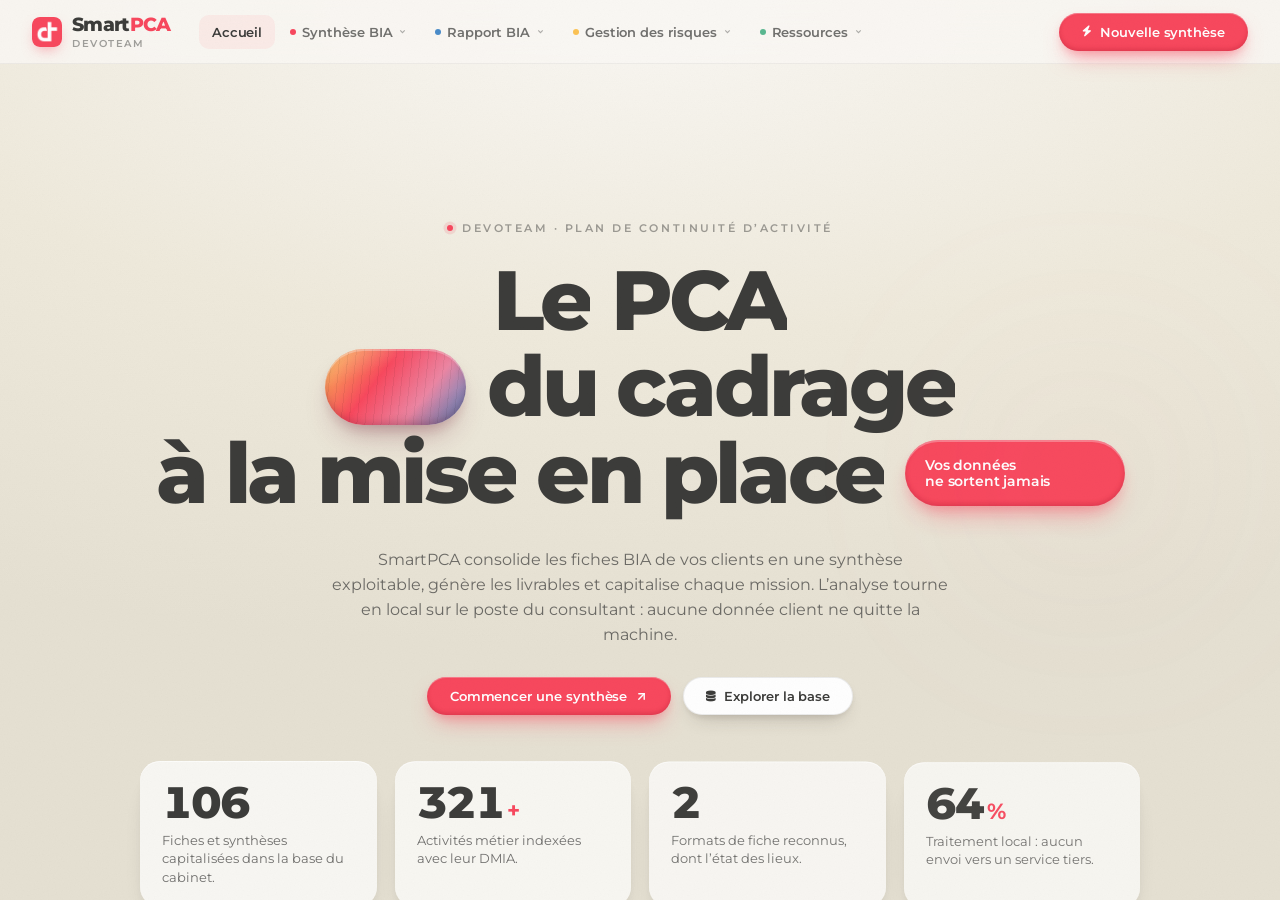
==== commit f371eb12: "Accueil : le titre et les trois phases parlent du PCA, pas de l'outil Le titre devient « Le PCA du c" ====
--- a/static/index.html
+++ b/static/index.html
@@ -1486,19 +1486,19 @@
       <h1 class="dv-headline" id="dvHeadline">
         <div class="ln">
           <span class="w"><span>Le</span></span>
-          <span class="w"><span>BIA,</span></span>
-          <span class="w"><span>de</span></span>
-          <span class="w"><span>la</span></span>
-          <span class="w"><span>fiche</span></span>
+          <span class="w"><span>PCA</span></span>
         </div>
         <div class="ln">
           <span class="dv-hero-blob" id="dvBlob"></span>
-          <span class="w"><span>au</span></span>
-          <span class="w"><span>livrable,</span></span>
+          <span class="w"><span>du</span></span>
+          <span class="w"><span>cadrage</span></span>
         </div>
         <div class="ln">
-          <span class="w"><span>sans</span></span>
-          <span class="w"><span>ressaisie</span></span>
+          <span class="w"><span>&agrave;</span></span>
+          <span class="w"><span>la</span></span>
+          <span class="w"><span>mise</span></span>
+          <span class="w"><span>en</span></span>
+          <span class="w"><span>place</span></span>
           <span class="dv-hero-pill" id="dvPill">
             <span class="t">Vos donn&eacute;es<br />ne sortent jamais</span>
             <span class="orb"></span>
@@ -1558,40 +1558,28 @@
         </div>
 
         <div class="dv-grid dv-grid-3">
-          <article class="dv-card hoverable"
-                   onclick="dvGo('page-generer-fiches','Synth&egrave;se BIA','G&eacute;n&eacute;rer les fiches BIA','child-gen-fiches')">
+          <article class="dv-card">
             <div class="dv-ic poppy"><i class="fa-solid fa-wand-magic-sparkles"></i></div>
-            <h3>Synth&egrave;se BIA</h3>
-            <p>G&eacute;n&eacute;rez les fiches depuis le recensement, chargez celles que le
-               client a remplies, et consolidez l&rsquo;ensemble en une synth&egrave;se Excel.
-               La synchronisation r&eacute;&eacute;crit les fiches quand la synth&egrave;se change.</p>
-            <span class="dv-link">Ouvrir la phase
-              <svg width="12" height="12" viewBox="0 0 24 24" fill="none" stroke="currentColor" stroke-width="2.6" stroke-linecap="round">
-                <line x1="5" y1="12" x2="19" y2="12"/><polyline points="12 5 19 12 12 19"/></svg></span>
+            <h3>Business Impact Analysis</h3>
+            <p>Recensement des activit&eacute;s, fiches BIA remplies par les m&eacute;tiers,
+               consolidation en une synth&egrave;se unique et arbitrage des DMIA. Le tableau
+               de bord et le rapport en d&eacute;coulent sans ressaisie.</p>
           </article>
 
-          <article class="dv-card hoverable"
-                   onclick="dvGo('page-rapport','Rapport BIA','Tableau de bord BIA','child-rapport-dashboard')">
-            <div class="dv-ic lagoon"><i class="fa-solid fa-chart-line"></i></div>
-            <h3>Rapport BIA</h3>
-            <p>Tableau de bord consolid&eacute;, courbe de reprise, mont&eacute;e en charge par
-               palier et export PowerPoint complet &mdash; applications par lot de reprise,
-               collaborateurs cl&eacute;s, documents critiques.</p>
-            <span class="dv-link">Voir le tableau de bord
-              <svg width="12" height="12" viewBox="0 0 24 24" fill="none" stroke="currentColor" stroke-width="2.6" stroke-linecap="round">
-                <line x1="5" y1="12" x2="19" y2="12"/><polyline points="12 5 19 12 12 19"/></svg></span>
+          <article class="dv-card">
+            <div class="dv-ic fire"><i class="fa-solid fa-shield-halved"></i></div>
+            <h3>Analyse des Risques</h3>
+            <p>Questionnaires de r&eacute;f&eacute;rence, relev&eacute; photo par niveau lors des
+               visites de site, cartographie dont les scores sont recalcul&eacute;s plut&ocirc;t
+               que lus, et plans d&rsquo;actions propos&eacute;s par l&rsquo;IA locale.</p>
           </article>
 
-          <article class="dv-card hoverable"
-                   onclick="dvGo('page-risques','Gestion des risques','Cartographie des risques','child-risques-analyse')">
-            <div class="dv-ic fire"><i class="fa-solid fa-shield-halved"></i></div>
-            <h3>Gestion des risques</h3>
-            <p>Questionnaires de r&eacute;f&eacute;rence, cartographie dont les scores sont
-               recalcul&eacute;s plut&ocirc;t que lus, plans d&rsquo;actions propos&eacute;s par
-               l&rsquo;IA locale, et relev&eacute; photo par niveau lors des visites de site.</p>
-            <span class="dv-link">Ouvrir la cartographie
-              <svg width="12" height="12" viewBox="0 0 24 24" fill="none" stroke="currentColor" stroke-width="2.6" stroke-linecap="round">
-                <line x1="5" y1="12" x2="19" y2="12"/><polyline points="12 5 19 12 12 19"/></svg></span>
+          <article class="dv-card">
+            <div class="dv-ic lagoon"><i class="fa-solid fa-chess-knight"></i></div>
+            <h3>Strat&eacute;gie</h3>
+            <p>Sc&eacute;narios de sinistre, solutions de repli et dimensionnement des moyens.
+               Les DMIA arbitr&eacute;es et les risques retenus donnent les d&eacute;lais &agrave; tenir
+               et les ressources &agrave; pr&eacute;voir.</p>
           </article>
         </div>
       </div>
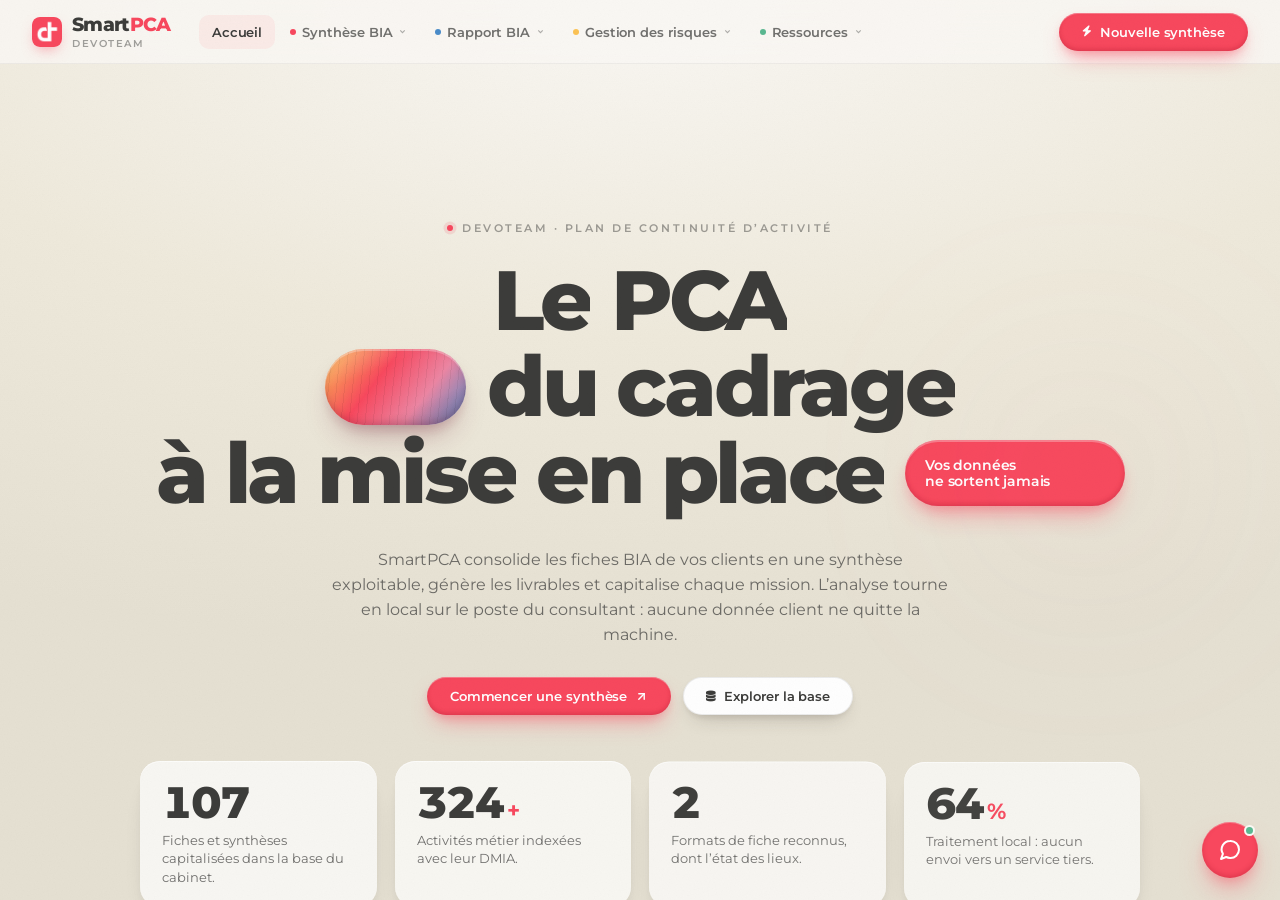
==== commit 322d958f: "Assistant : répond, navigue, ouvre les documents et présente les pages Une bulle en bas à droite ouv" ====
--- a/static/index.html
+++ b/static/index.html
@@ -1316,6 +1316,8 @@
 }
 </style>
   <link rel="stylesheet" href="/static/css/smartpca-components.css" />
+  <link rel="stylesheet" href="/static/css/agent.css" />
+  <script src="/static/js/agent.js" defer></script>
 </head>
 <body class="dv">
 
--- a/static/css/agent.css
+++ b/static/css/agent.css
@@ -0,0 +1,220 @@
+/* ============================================================================
+   SmartPCA — l'assistant
+   Bulle, fenêtre de discussion, visite guidée.
+   ========================================================================== */
+
+.dv-ag-bulle {
+  position: fixed;
+  right: 22px; bottom: 22px;
+  z-index: 9500;
+  width: 56px; height: 56px;
+  border: none; border-radius: 50%;
+  background: var(--poppy);
+  color: var(--white);
+  cursor: pointer;
+  display: flex; align-items: center; justify-content: center;
+  box-shadow: 0 16px 30px -10px rgba(248, 72, 94, 0.6),
+              0 6px 12px -3px rgba(248, 72, 94, 0.3),
+              inset 0 1px 0 rgba(255, 255, 255, 0.28),
+              inset 0 -2px 5px rgba(170, 20, 40, 0.3);
+  transition: transform 0.4s var(--ease), box-shadow 0.4s var(--ease);
+}
+.dv-ag-bulle svg { width: 24px; height: 24px; }
+.dv-ag-bulle:hover { transform: translateY(-3px) scale(1.04); }
+.dv-ag-bulle.actif { transform: scale(0.92); }
+
+/* La pastille signale que l'assistant reconnaît la page affichée. */
+.dv-ag-pastille {
+  position: absolute; top: 3px; right: 3px;
+  width: 11px; height: 11px; border-radius: 50%;
+  background: var(--mint);
+  border: 2px solid #faf8f4;
+}
+
+.dv-ag-panneau {
+  position: fixed;
+  right: 22px; bottom: 90px;
+  z-index: 9500;
+  width: min(372px, calc(100vw - 32px));
+  height: min(520px, calc(100vh - 140px));
+  background: rgba(255, 255, 255, 0.98);
+  backdrop-filter: blur(18px);
+  -webkit-backdrop-filter: blur(18px);
+  border: 1px solid var(--line-soft);
+  border-radius: 20px;
+  box-shadow: 0 30px 60px -22px rgba(60, 50, 40, 0.38),
+              0 12px 24px -10px rgba(60, 50, 40, 0.18);
+  display: flex; flex-direction: column;
+  overflow: hidden;
+  opacity: 0; visibility: hidden;
+  transform: translateY(14px) scale(0.97);
+  transform-origin: bottom right;
+  transition: opacity 0.3s var(--ease), transform 0.3s var(--ease), visibility 0.3s;
+}
+.dv-ag-panneau.open { opacity: 1; visibility: visible; transform: none; }
+
+.dv-ag-tete {
+  display: flex; align-items: center; gap: 10px;
+  padding: 13px 14px;
+  border-bottom: 1px solid var(--line-soft);
+  background: rgba(239, 234, 220, 0.42);
+  flex-shrink: 0;
+}
+.dv-ag-tete img { width: 28px; height: 28px; border-radius: 8px; }
+.dv-ag-tete-txt { flex: 1; line-height: 1.25; min-width: 0; }
+.dv-ag-tete-txt strong {
+  display: block; font-size: 13.5px; font-weight: 700;
+  letter-spacing: -0.02em; color: var(--grey);
+}
+.dv-ag-tete-txt span {
+  display: block; font-size: 10.5px; color: var(--ink-mute);
+  overflow: hidden; text-overflow: ellipsis; white-space: nowrap;
+}
+.dv-ag-fermer {
+  background: none; border: none; cursor: pointer; padding: 6px;
+  border-radius: 8px; color: var(--ink-mute); display: flex;
+}
+.dv-ag-fermer svg { width: 15px; height: 15px; }
+.dv-ag-fermer:hover { background: rgba(60, 60, 58, 0.07); color: var(--grey); }
+
+.dv-ag-fil {
+  flex: 1; overflow-y: auto; padding: 14px;
+  display: flex; flex-direction: column; gap: 9px;
+}
+
+.dv-ag-msg {
+  max-width: 86%;
+  padding: 9px 13px;
+  border-radius: 15px;
+  font-size: 13px;
+  line-height: 1.52;
+  white-space: pre-wrap;
+  word-break: break-word;
+}
+.dv-ag-msg.ag {
+  background: rgba(239, 234, 220, 0.6); color: var(--grey);
+  align-self: flex-start; border-bottom-left-radius: 5px;
+}
+.dv-ag-msg.moi {
+  background: var(--poppy); color: var(--white);
+  align-self: flex-end; border-bottom-right-radius: 5px;
+}
+.dv-ag-msg.erreur { background: var(--poppy-film); color: var(--poppy-ink); }
+
+.dv-ag-points { display: inline-flex; gap: 4px; align-items: center; height: 16px; }
+.dv-ag-points i {
+  width: 6px; height: 6px; border-radius: 50%;
+  background: var(--ink-mute); animation: dvAgSaut 1.1s infinite;
+}
+.dv-ag-points i:nth-child(2) { animation-delay: 0.15s; }
+.dv-ag-points i:nth-child(3) { animation-delay: 0.30s; }
+@keyframes dvAgSaut {
+  0%, 60%, 100% { opacity: 0.3; transform: translateY(0); }
+  30%           { opacity: 1;   transform: translateY(-4px); }
+}
+
+.dv-ag-fichiers { display: flex; flex-direction: column; gap: 6px; align-self: stretch; }
+.dv-ag-fichier {
+  text-align: left; background: var(--white); border: 1px solid var(--line-soft);
+  border-radius: 12px; padding: 9px 11px; cursor: pointer; font-family: inherit;
+  transition: border-color 0.2s, transform 0.2s var(--ease);
+}
+.dv-ag-fichier:hover { border-color: rgba(248, 72, 94, 0.4); transform: translateX(3px); }
+.dv-ag-fichier .n {
+  display: block; font-size: 12px; font-weight: 600;
+  color: var(--grey); line-height: 1.35;
+}
+.dv-ag-fichier .m {
+  display: block; font-size: 10.5px; color: var(--ink-mute); margin-top: 2px;
+}
+
+.dv-ag-suggestions { display: flex; flex-wrap: wrap; gap: 6px; padding: 0 14px 10px; }
+.dv-ag-sug {
+  font-family: inherit; font-size: 11.5px; font-weight: 500;
+  background: var(--white); color: var(--ink-soft);
+  border: none; border-radius: 999px; padding: 6px 12px; cursor: pointer;
+  box-shadow: inset 0 0 0 1px var(--line);
+  transition: color 0.2s, box-shadow 0.2s;
+}
+.dv-ag-sug:hover { color: var(--grey); box-shadow: inset 0 0 0 1px rgba(248, 72, 94, 0.4); }
+
+.dv-ag-saisie {
+  display: flex; gap: 8px; padding: 11px 13px;
+  border-top: 1px solid var(--line-soft); flex-shrink: 0;
+}
+.dv-ag-saisie input {
+  flex: 1; font-family: inherit; font-size: 13px; color: var(--grey);
+  border: 1px solid var(--line); border-radius: 999px; padding: 9px 14px;
+  background: var(--white); transition: border-color 0.2s, box-shadow 0.2s;
+}
+.dv-ag-saisie input:focus {
+  outline: none; border-color: rgba(248, 72, 94, 0.5);
+  box-shadow: 0 0 0 3px var(--poppy-glow);
+}
+.dv-ag-saisie button {
+  width: 38px; height: 38px; border: none; border-radius: 50%; flex-shrink: 0;
+  background: var(--poppy); color: var(--white); cursor: pointer;
+  display: flex; align-items: center; justify-content: center;
+  box-shadow: 0 8px 16px -7px rgba(248, 72, 94, 0.6);
+  transition: transform 0.3s var(--ease);
+}
+.dv-ag-saisie button svg { width: 15px; height: 15px; }
+.dv-ag-saisie button:hover { transform: scale(1.07); }
+
+/* ── Visite guidée ──────────────────────────────────────────────────────── */
+/* On entoure l'élément commenté plutôt que de voiler la page : une surcouche
+   sombre rendrait illisible ce que l'on est précisément en train d'expliquer.
+   L'ombre portée géante assombrit tout sauf la découpe. */
+.dv-ag-surlignage {
+  position: fixed;
+  z-index: 9600;
+  border-radius: 14px;
+  pointer-events: none;
+  border: 2px solid var(--poppy);
+  box-shadow: 0 0 0 9999px rgba(40, 32, 28, 0.42),
+              0 0 0 5px var(--poppy-glow);
+  animation: dvAgEntre 0.34s var(--ease);
+}
+@keyframes dvAgEntre { from { opacity: 0; transform: scale(0.97); } }
+
+.dv-ag-carte {
+  position: fixed;
+  z-index: 9700;
+  width: min(300px, calc(100vw - 28px));
+  background: var(--white);
+  border-radius: 16px;
+  padding: 16px;
+  box-shadow: 0 26px 48px -18px rgba(30, 24, 20, 0.45),
+              0 10px 20px -8px rgba(30, 24, 20, 0.22);
+  animation: dvAgEntre 0.34s var(--ease);
+}
+.dv-ag-carte-num {
+  font-size: 10px; font-weight: 700; letter-spacing: 0.16em;
+  color: var(--poppy); margin-bottom: 7px; font-variant-numeric: tabular-nums;
+}
+.dv-ag-carte h4 {
+  font-size: 14.5px; font-weight: 700; letter-spacing: -0.022em;
+  color: var(--grey); margin-bottom: 6px; line-height: 1.3;
+}
+.dv-ag-carte p { font-size: 12.5px; line-height: 1.55; color: var(--ink-soft); }
+.dv-ag-carte-btns { display: flex; gap: 8px; margin-top: 13px; justify-content: flex-end; }
+.dv-ag-skip, .dv-ag-next {
+  font-family: inherit; font-size: 12px; font-weight: 600;
+  border: none; border-radius: 999px; padding: 7px 15px; cursor: pointer;
+}
+.dv-ag-skip { background: none; color: var(--ink-mute); }
+.dv-ag-skip:hover { color: var(--grey); }
+.dv-ag-next {
+  background: var(--poppy); color: var(--white);
+  box-shadow: 0 8px 16px -7px rgba(248, 72, 94, 0.55);
+}
+
+@media (max-width: 600px) {
+  .dv-ag-panneau { right: 12px; left: 12px; width: auto; bottom: 82px; }
+  .dv-ag-bulle { right: 14px; bottom: 14px; }
+}
+
+@media (prefers-reduced-motion: reduce) {
+  .dv-ag-surlignage, .dv-ag-carte { animation: none; }
+  .dv-ag-points i { animation: none; opacity: 0.6; }
+}
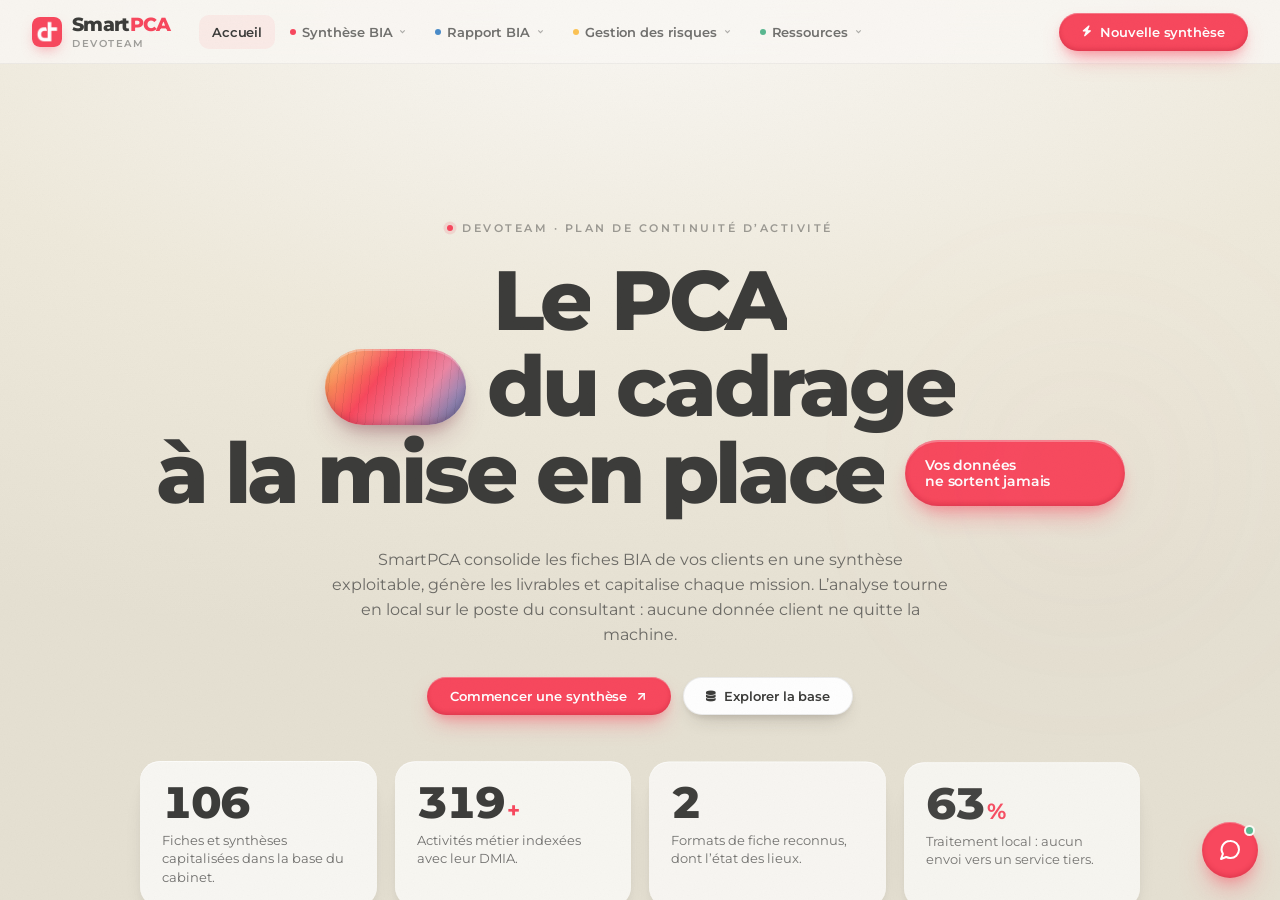
==== commit 8f788029: "Pages intérieures : même langage visuel que l'accueil Les écrans de travail gardaient leur apparence" ====
--- a/static/index.html
+++ b/static/index.html
@@ -1316,6 +1316,7 @@
 }
 </style>
   <link rel="stylesheet" href="/static/css/smartpca-components.css" />
+  <link rel="stylesheet" href="/static/css/smartpca-pages.css" />
   <link rel="stylesheet" href="/static/css/agent.css" />
   <script src="/static/js/agent.js" defer></script>
 </head>
--- a/static/css/smartpca-pages.css
+++ b/static/css/smartpca-pages.css
@@ -0,0 +1,251 @@
+/* ============================================================================
+   SmartPCA — pages intérieures
+   ----------------------------------------------------------------------------
+   Les écrans de travail gardaient leur langage d'origine : titres en graisse
+   fine, cartes à petit rayon, libellés minuscules. L'accueil, lui, parle en
+   Montserrat gras, en cartes largement arrondies et en ombres empilées.
+   Cette feuille aligne les seconds sur le premier.
+
+   Elle est chargée en dernier et ne touche ni au balisage ni au JavaScript :
+   les classes existantes — .pg-title, .app-card, .tdb-card — sont reprises
+   telles quelles.
+   ========================================================================== */
+
+/* ── Respiration générale ────────────────────────────────────────────────── */
+
+body.dv .app-page {
+  padding: 40px clamp(20px, 3.4vw, 46px) 72px;
+  max-width: 1320px;
+  margin: 0 auto;
+}
+
+/* ── En-tête de page ─────────────────────────────────────────────────────── */
+
+body.dv .pg-header { margin-bottom: 34px; }
+
+/* Le filet qui suivait le libellé est remplacé par la pastille de l'accueil :
+   même signal, même vocabulaire d'un bout à l'autre de l'application. */
+body.dv .pg-label {
+  display: inline-flex;
+  align-items: center;
+  gap: 9px;
+  font-size: 10.5px;
+  font-weight: 600;
+  letter-spacing: 0.24em;
+  text-transform: uppercase;
+  color: var(--ink-mute);
+  background: none;
+  padding: 0;
+  margin-bottom: 16px;
+}
+body.dv .pg-label::after { display: none; }
+body.dv .pg-label::before {
+  content: "";
+  width: 6px; height: 6px;
+  border-radius: 50%;
+  background: var(--poppy);
+  box-shadow: 0 0 0 3.5px var(--poppy-glow);
+  flex-shrink: 0;
+}
+body.dv .pg-label i { color: var(--poppy); font-size: 11px; }
+
+body.dv .pg-title {
+  font-family: "Montserrat", sans-serif;
+  font-weight: 700;
+  font-size: clamp(27px, 3.4vw, 44px);
+  line-height: 1.04;
+  letter-spacing: -0.038em;
+  color: var(--ink);
+  margin-bottom: 0;
+  text-wrap: balance;
+}
+body.dv .pg-title strong { font-weight: 800; color: var(--poppy); }
+
+body.dv .pg-desc {
+  font-size: 14.5px;
+  line-height: 1.64;
+  color: var(--ink-soft);
+  max-width: 700px;
+  margin-top: 14px;
+}
+
+/* ── Cartes de travail ───────────────────────────────────────────────────── */
+
+body.dv .app-card {
+  background: var(--white);
+  border: 1px solid var(--line-soft);
+  border-radius: var(--radius-lg);
+  padding: 26px 28px;
+  box-shadow: var(--sh-card);
+}
+body.dv .app-card + .app-card { margin-top: 20px; }
+
+body.dv .app-card-title {
+  font-family: "Montserrat", sans-serif;
+  font-size: 16px;
+  font-weight: 700;
+  letter-spacing: -0.022em;
+  text-transform: none;
+  color: var(--ink);
+  display: flex;
+  align-items: center;
+  gap: 11px;
+  margin-bottom: 18px;
+  padding-bottom: 14px;
+  border-bottom: 1px solid var(--line-soft);
+}
+/* L'icône reprend la pastille de l'accueil plutôt qu'un glyphe nu. */
+body.dv .app-card-title i {
+  width: 32px; height: 32px;
+  border-radius: 10px;
+  display: inline-flex;
+  align-items: center;
+  justify-content: center;
+  font-size: 13px;
+  color: var(--white);
+  background: radial-gradient(circle at 32% 28%, #ff8e9c 0%, var(--poppy) 58%, #b4172e 100%);
+  box-shadow: 0 7px 14px -6px rgba(248, 72, 94, 0.5),
+              inset 0 1px 0 rgba(255, 255, 255, 0.3);
+  flex-shrink: 0;
+}
+
+/* ── Bandeau de tête d'étape ─────────────────────────────────────────────── */
+
+body.dv .tdb-card {
+  background: rgba(255, 255, 255, 0.66);
+  border: 1px solid var(--line-soft);
+  border-radius: var(--radius-lg);
+  padding: 24px 26px;
+  margin-bottom: 28px;
+  box-shadow: var(--sh-card);
+  backdrop-filter: blur(10px);
+  -webkit-backdrop-filter: blur(10px);
+  gap: 18px;
+}
+body.dv .tdb-icon-wrap {
+  width: 52px; height: 52px;
+  border-radius: 15px;
+  display: flex; align-items: center; justify-content: center;
+  font-size: 18px;
+  color: var(--white);
+  background: radial-gradient(circle at 32% 28%, #ff8e9c 0%, var(--poppy) 58%, #b4172e 100%);
+  box-shadow: 0 11px 20px -7px rgba(248, 72, 94, 0.45),
+              inset 0 2px 0 rgba(255, 255, 255, 0.3);
+}
+body.dv .tdb-title {
+  font-family: "Montserrat", sans-serif;
+  font-size: 15.5px;
+  font-weight: 700;
+  letter-spacing: -0.022em;
+  color: var(--ink);
+  margin-bottom: 6px;
+}
+body.dv .tdb-desc,
+body.dv .tdb-card p {
+  font-size: 13.5px;
+  line-height: 1.6;
+  color: var(--ink-soft);
+}
+body.dv .tdb-tag {
+  display: inline-flex;
+  align-items: center;
+  gap: 6px;
+  font-size: 10.5px;
+  font-weight: 600;
+  letter-spacing: 0.04em;
+  padding: 5px 12px;
+  border-radius: var(--radius-pill);
+  background: rgba(60, 60, 58, 0.06);
+  color: var(--ink-soft);
+  margin-top: 12px;
+  margin-right: 7px;
+}
+body.dv .tdb-tag.ok {
+  background: rgba(90, 184, 145, 0.14);
+  color: #2c7d59;
+}
+
+/* ── Fil d'Ariane ────────────────────────────────────────────────────────── */
+
+body.dv .tb-crumb-group { font-size: 11.5px; color: var(--ink-mute); font-weight: 500; }
+body.dv .tb-crumb-page  { font-size: 11.5px; color: var(--ink); font-weight: 600; }
+
+/* ── Étapes du parcours ──────────────────────────────────────────────────── */
+
+body.dv #wf-stepper { padding: 0 clamp(20px, 3.4vw, 46px); }
+body.dv .wfs-item {
+  font-family: "Montserrat", sans-serif;
+  font-size: 11.5px;
+  font-weight: 600;
+  letter-spacing: -0.005em;
+}
+
+/* ── Titres de section internes ──────────────────────────────────────────── */
+
+body.dv .sec-h1 {
+  font-family: "Montserrat", sans-serif;
+  font-size: clamp(19px, 2.3vw, 26px);
+  font-weight: 700;
+  letter-spacing: -0.03em;
+  color: var(--ink);
+  display: flex;
+  align-items: center;
+  gap: 12px;
+  margin-bottom: 8px;
+  padding-bottom: 0;
+  border-bottom: none;
+}
+body.dv .sec-h1 .num {
+  font-size: 10.5px;
+  font-weight: 700;
+  letter-spacing: 0.06em;
+  color: var(--white);
+  background: var(--poppy);
+  padding: 4px 10px;
+  border-radius: var(--radius-pill);
+  flex-shrink: 0;
+  box-shadow: 0 7px 14px -7px rgba(248, 72, 94, 0.55);
+}
+
+/* ── Encadrés d'explication ──────────────────────────────────────────────── */
+
+body.dv .instr {
+  font-size: 13px;
+  line-height: 1.62;
+  color: var(--ink-soft);
+  background: rgba(239, 234, 220, 0.46);
+  border: 1px solid var(--line-soft);
+  border-radius: 16px;
+  padding: 15px 18px;
+  margin-bottom: 18px;
+}
+body.dv .instr ul { margin: 8px 0 0 18px; }
+body.dv .instr li { margin-bottom: 5px; }
+
+body.dv .tbl-cap {
+  font-size: 11px;
+  font-weight: 600;
+  letter-spacing: 0.06em;
+  color: var(--ink-mute);
+  font-style: normal;
+  text-transform: none;
+  margin-bottom: 8px;
+}
+
+/* ── Écrans vides ────────────────────────────────────────────────────────── */
+
+body.dv .placeholder-page,
+body.dv .app-page .empty {
+  background: rgba(255, 255, 255, 0.52);
+  border: 1px dashed var(--line);
+  border-radius: var(--radius-lg);
+  padding: 46px 28px;
+  color: var(--ink-mute);
+  font-size: 13.5px;
+}
+
+@media (max-width: 760px) {
+  body.dv .app-page { padding: 26px 18px 56px; }
+  body.dv .app-card { padding: 20px; border-radius: 20px; }
+  body.dv .tdb-card { padding: 18px; }
+}
